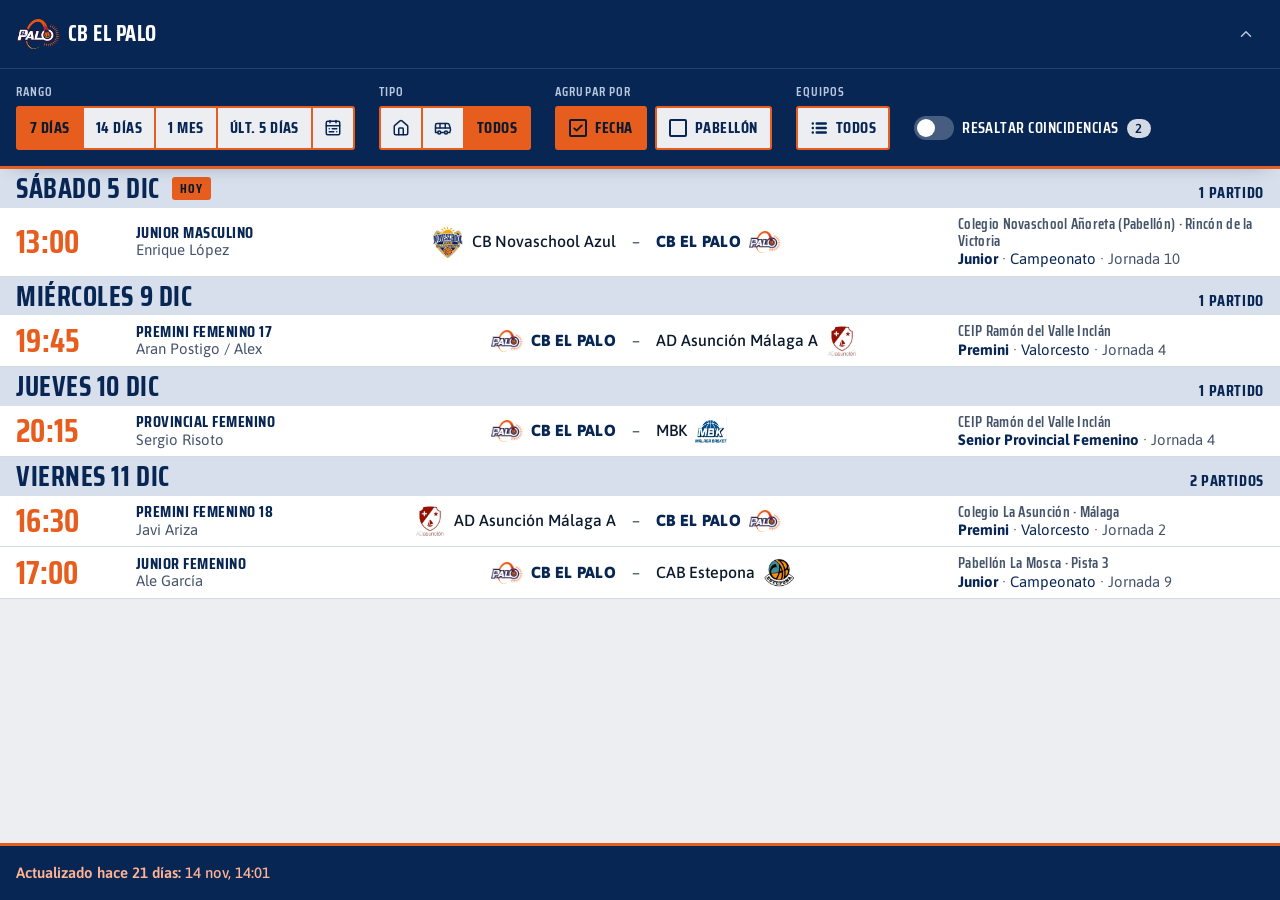
==== index.html @ 81f8e9cb "Web del CB El Palo · 2026-11-14 14:01" ====
<!doctype html>
<html lang="es">
<head>
<meta charset="utf-8">
<meta name="viewport" content="width=device-width, initial-scale=1">
<title>Partidos · CB El Palo</title>
<meta name="robots" content="noindex, nofollow">
<meta name="theme-color" content="#082654">
<meta name="color-scheme" content="light">
<link rel="icon" href="img/icono-32.png?v=2" sizes="32x32">
<link rel="apple-touch-icon" href="img/icono-180.png?v=2">
<link rel="manifest" href="manifest.webmanifest">
<link rel="preload" href="fuentes/saira-condensed-700-latin.woff2" as="font" type="font/woff2" crossorigin>
<link rel="preload" href="fuentes/asap-latin.woff2" as="font" type="font/woff2" crossorigin>
<style>
/* El cartel de horarios del club: franja de mando azul con la selección en naranja, bandas claras
   por día, horas en naranja, renglones sobre blanco y fondo de hormigón. Móvil primero; las
   rejillas cambian por container query sobre .marco. */

@font-face { font-family: 'Saira Condensed'; font-style: normal; font-weight: 600; font-display: swap; src: url(fuentes/saira-condensed-600-latin.woff2) format('woff2'); }
@font-face { font-family: 'Saira Condensed'; font-style: normal; font-weight: 700; font-display: swap; src: url(fuentes/saira-condensed-700-latin.woff2) format('woff2'); }
@font-face { font-family: 'Asap'; font-style: normal; font-weight: 100 900; font-stretch: 100%; font-display: swap; src: url(fuentes/asap-latin.woff2) format('woff2'); }

:root {
  /* Marca: variables de la cabecera de cbelpalo.com */
  --azul: #082654;
  --naranja: #e65d1e;
  /* Derivados */
  --azul-claro: #b9c7dd;
  --banda: #d6dfeb;
  --naranja-claro: #ffb392;
  --naranja-tinte: #fde4d7;
  --hormigon: #eceef1;
  --papel: #ffffff;
  --tinta: #0c1a2e;
  --tinta-suave: #46546a;
  --regla: #d4dae3;
  --finde: #c62828; /* sábado y domingo en el calendario de las fechas (21-10) */

  --f-cartel: 'Saira Condensed', 'Arial Narrow', sans-serif-condensed, sans-serif;
  --f-texto: 'Asap', system-ui, sans-serif;

  --t-etiqueta: 0.8125rem;
  --t-dato: 0.9375rem;
  --t-texto: 1rem;
  --t-equipo: 1rem;
  --t-banda: 1.625rem;
  --t-hora: 2rem;

  --e-1: 0.25rem;
  --e-2: 0.5rem;
  --e-3: 0.75rem;
  --e-4: 1rem;
  --e-5: 1.5rem;
  --e-6: 2rem;
  --e-7: 3rem;

  /* Márgenes laterales: el contenido se centra en 76rem, las bandas llegan a los bordes. */
  --margen: max(1rem, calc((100% - 80rem) / 2));
  --radio: 3px;
  --alto-fijo: 0px;
  --salida: cubic-bezier(0.16, 1, 0.3, 1);
}

*, *::before, *::after { box-sizing: border-box; }
html { -webkit-text-size-adjust: 100%; scrollbar-color: var(--azul) var(--hormigon); }
body {
  margin: 0;
  background: var(--hormigon);
  color: var(--tinta);
  font: 400 var(--t-texto) / 1.45 var(--f-texto);
  caret-color: var(--naranja);
}
::selection { background: var(--azul); color: #fff; }
:focus-visible { outline: 3px solid var(--naranja); outline-offset: 2px; }
button, input, select { font: inherit; color: inherit; }
[hidden] { display: none !important; }
.oculto { position: absolute; width: 1px; height: 1px; overflow: hidden; clip-path: inset(50%); white-space: nowrap; }
.icono { width: 1em; height: 1em; flex: none; fill: none; stroke: currentColor; stroke-width: 2; stroke-linecap: round; stroke-linejoin: round; }

/* Columna de pantalla entera: con pocos partidos, los resultados crecen y el pie queda abajo. */
.marco { container: marco / inline-size; display: flex; flex-direction: column; min-height: 100vh; min-height: 100dvh; }
.marco > .resultados { flex: 1 0 auto; }

/* ── Cabecera ─────────────────────────────────────────────────────────── */
/* Móvil y tableta: fija arriba, con la marca y la hamburguesa que abre el panel de filtros, y el
   filete naranja que antes cerraba la barra. En el PC (≥60rem) vuelve a ser la franja de siempre. */
.cabecera {
  position: sticky;
  top: 0;
  z-index: 30;
  display: flex;
  align-items: center;
  justify-content: space-between;
  gap: var(--e-2) var(--e-4);
  padding-block: var(--e-2);
  padding-inline: var(--margen);
  background: var(--azul);
  color: #fff;
  border-bottom: 3px solid var(--naranja);
}
.cabecera__marca {
  display: inline-flex;
  align-items: center;
  gap: var(--e-2);
  color: #fff;
  text-decoration: none;
  font: 700 1.375rem / 1 var(--f-cartel);
  text-transform: uppercase;
  letter-spacing: 0.02em;
}
.cabecera__marca img { width: 2.75rem; height: 2.75rem; object-fit: contain; }
.frescura { margin: 0; font-size: var(--t-dato); color: var(--azul-claro); }
.frescura time { color: #fff; font-weight: 500; font-variant-numeric: tabular-nums; }
.frescura--vieja { color: var(--naranja-claro); font-weight: 600; }
.frescura--vieja time { color: inherit; }
/* Vistas guardadas en la fila del escudo: solo en el PC (en el móvil van al final del panel), y con
   ellas el botón de plegar la franja de filtros (en el móvil los filtros ya viven en el panel). */
.cabecera__vistas { display: none; align-items: center; gap: var(--e-3); }
.cabecera__plegar { display: none; }
.cabecera__etiqueta { font: 600 var(--t-etiqueta) / 1 var(--f-cartel); text-transform: uppercase; letter-spacing: 0.08em; color: var(--azul-claro); }
/* CARTELES (21-10): el botón, a la derecha (junto a la hamburguesa en el móvil, junto a las vistas
   en el PC). Solo el icono en lo estrecho; con sitio, también la palabra. En la web publicada viene
   oculto salvo con `?carteles` (site/carteles/arranque.js). */
.boton-icono.cabecera__carteles { width: auto; min-width: 2.75rem; margin-left: auto; padding-inline: var(--e-2); gap: var(--e-2); }
.cabecera__carteles-texto { display: none; font: 700 var(--t-equipo) / 1 var(--f-cartel); text-transform: uppercase; letter-spacing: 0.03em; }
@container marco (width >= 40rem) {
  .boton-icono.cabecera__carteles { display: inline-flex; align-items: center; padding-inline: var(--e-3); }
  .cabecera__carteles-texto { display: inline; }
}
@container marco (width >= 64rem) {
  .boton-icono.cabecera__carteles { height: 2.25rem; }
}

/* ── Pie: cuándo se actualizaron los datos ────────────────────────────── */
.pie {
  padding-block: var(--e-4);
  padding-inline: var(--margen);
  border-top: 3px solid var(--naranja);
  background: var(--azul);
}
.boton-icono {
  display: inline-grid;
  flex: none;
  place-items: center;
  width: 2.75rem;
  height: 2.75rem;
  border: 2px solid rgb(255 255 255 / 0.5);
  border-radius: var(--radio);
  background: transparent;
  color: #fff;
  font-size: 1.25rem;
  cursor: pointer;
}
.boton-icono:hover { background: rgb(255 255 255 / 0.14); }

/* ── Panel de filtros ─────────────────────────────────────────────────── */
/* Móvil y tableta: panel lateral que entra por la derecha (a todo el ancho en el teléfono) con
   «Actualizado» arriba y los filtros debajo. Es contenedor propio: dentro, los filtros se colocan
   según lo que mide el panel, no la pantalla. */
.panel {
  position: fixed;
  inset-block: 0;
  right: 0;
  z-index: 40;
  width: min(26rem, 100%);
  overflow-y: auto;
  overscroll-behavior: contain;
  background: var(--azul);
  container: mando / inline-size;
  box-shadow: -12px 0 32px -16px rgb(8 38 84 / 0.7);
  transform: translateX(100%);
  visibility: hidden;
  transition: transform 0.22s var(--salida), visibility 0s linear 0.22s;
}
.panel--abierto { transform: none; visibility: visible; transition: transform 0.22s var(--salida); }
.panel__cabeza {
  display: flex;
  align-items: center;
  justify-content: space-between;
  gap: var(--e-3);
  padding-block: var(--e-2);
  padding-inline: var(--e-4);
  border-bottom: 1px solid rgb(255 255 255 / 0.12);
}
.velo {
  position: fixed;
  inset: 0;
  z-index: 35;
  background: rgb(8 38 84 / 0.6);
  opacity: 0;
  visibility: hidden;
  transition: opacity 0.22s var(--salida), visibility 0s linear 0.22s;
}
.panel--abierto + .velo { opacity: 1; visibility: visible; transition: opacity 0.22s var(--salida); }
html:has(.panel--abierto) { overflow: hidden; }

/* ── Barra de mando ───────────────────────────────────────────────────── */
.mando {
  display: flex;
  flex-wrap: wrap;
  gap: var(--e-4) var(--e-5);
  padding-block: var(--e-4);
  padding-inline: var(--margen);
  background: var(--azul);
  color: #fff;
}
.cabecera :focus-visible, .panel :focus-visible, .segmento__control:focus-visible + .segmento { outline-color: #fff; }
.grupo { flex: 1 1 100%; min-width: 0; margin: 0; padding: 0; border: 0; }
.grupo__nombre {
  margin-bottom: var(--e-2);
  padding: 0;
  font: 600 var(--t-etiqueta) / 1 var(--f-cartel);
  text-transform: uppercase;
  letter-spacing: 0.08em;
  color: var(--azul-claro);
}

.segmentos { display: flex; flex-wrap: wrap; gap: var(--e-2); }
.segmentos--unidos { flex-wrap: nowrap; gap: 0; }
.segmento__control { position: absolute; width: 1px; height: 1px; margin: 0; opacity: 0; pointer-events: none; }
.segmento {
  position: relative;
  display: inline-flex;
  align-items: center;
  justify-content: center;
  gap: var(--e-2);
  min-height: 2.75rem;
  padding-inline: var(--e-3);
  border: 2px solid var(--naranja);
  border-radius: var(--radio);
  background: var(--hormigon);
  color: var(--azul);
  font: 700 var(--t-equipo) / 1 var(--f-cartel);
  text-transform: uppercase;
  letter-spacing: 0.03em;
  white-space: nowrap;
  cursor: pointer;
  user-select: none;
  transition: background-color 0.15s var(--salida), color 0.15s var(--salida);
}
/* En los móviles más estrechos (320px) los unidos aprietan el relleno para que «7 · 14 · 1 mes · Fechas» quepa. */
.segmentos--unidos .segmento { flex: 1 1 auto; padding-inline: var(--e-2); border-radius: 0; }
.segmentos--unidos .segmento:not(:first-of-type) { margin-left: -2px; }
.segmentos--unidos .segmento:first-of-type { border-radius: var(--radio) 0 0 var(--radio); }
.segmentos--unidos .segmento:last-of-type { border-radius: 0 var(--radio) var(--radio) 0; }
/* El de las fechas a medida es un icono: cuadrado (el alto del segmento) y sin relleno lateral. */
/* `gap: 0`: el nombre para el lector de pantalla va en un span aparte y, con hueco, descentraba el icono. */
.segmento--cuadrado { width: 2.75rem; padding-inline: 0; gap: 0; }
.segmento--con-icono .icono { width: 1.125rem; height: 1.125rem; }
.segmentos--unidos .segmento--cuadrado { flex: 0 0 auto; padding-inline: 0; }
.segmento--cuadrado .icono { width: 1.125rem; height: 1.125rem; }
.segmento:hover { background: var(--naranja-tinte); }
/* La selección va en naranja: texto tinta (4,95:1), no blanco (3,53:1 no llega a AA a 18px). */
.segmento__control:checked + .segmento { z-index: 1; background: var(--naranja); color: var(--tinta); }
.segmento__control:focus-visible + .segmento { z-index: 2; outline: 3px solid #fff; outline-offset: 2px; }
.segmento__cuenta {
  min-width: 1.5rem;
  padding: 0.1875rem 0.375rem;
  border-radius: 999px;
  background: var(--regla);
  color: var(--azul);
  font: 600 var(--t-etiqueta) / 1 var(--f-texto);
  font-variant-numeric: tabular-nums;
  letter-spacing: 0;
  text-align: center;
}
.segmento__cuenta:has([data-cuenta]:empty) { display: none; }
/* «días» solo se ve con sitio (PC); en el móvil lo lee el lector de pantalla y lo dice la leyenda. */
.segmento__unidad { position: absolute; width: 1px; height: 1px; overflow: hidden; clip-path: inset(50%); white-space: nowrap; }
/* «Equipos» abre una ventana: mismo segmento, naranja cuando hay un subconjunto elegido. */
.segmento--boton { font: 700 var(--t-equipo) / 1 var(--f-cartel); }
/* Con un solo equipo elegido el botón lleva «Equipo · Entrenador», que es largo: se recorta, con el
   texto entero en el título (lo pone site/filtros.js). 10rem es el tope MEDIDO a 1024px: con él la
   franja aguanta en una sola fila (a 12rem ya se parte). Subió de 5.5 a 10rem cuando «Local» y
   «Visitante» pasaron a ser iconos y soltaron unos 64px (18-09). */
#equipos-texto { display: block; overflow: hidden; max-width: 10rem; text-overflow: ellipsis; }
.segmento--activo { background: var(--naranja); color: var(--tinta); }
.segmento--activo:hover { background: var(--naranja); }
.icono--lista { width: 1.125rem; height: 1.125rem; stroke-width: 2.2; }
.icono--marca { width: 1.125rem; height: 1.125rem; padding: 1px; border: 2px solid currentColor; border-radius: 2px; stroke: transparent; stroke-width: 2.5; }
.segmento__control:checked + .segmento .icono--marca { stroke: currentColor; }

/* «Resaltar coincidencias»: interruptor bajo «Agrupar», con cualquier agrupación (09-10). No es un
   segmento (no cambia qué partidos salen, solo cómo se ven): pista redonda, naranja al encenderse. */
.interruptor {
  display: flex;
  align-items: center;
  gap: var(--e-2);
  width: fit-content;
  min-height: 2.75rem;
  margin-top: var(--e-2);
  color: #fff;
  font: 600 var(--t-equipo) / 1 var(--f-cartel);
  text-transform: uppercase;
  letter-spacing: 0.03em;
  cursor: pointer;
  user-select: none;
}
.interruptor__control { position: absolute; width: 1px; height: 1px; margin: 0; opacity: 0; pointer-events: none; }
.interruptor__pista {
  position: relative;
  flex: none;
  width: 2.5rem;
  height: 1.5rem;
  border-radius: 999px;
  background: rgb(255 255 255 / 0.25);
  transition: background-color 0.15s var(--salida);
}
.interruptor__pista::after {
  content: "";
  position: absolute;
  top: 0.1875rem;
  left: 0.1875rem;
  width: 1.125rem;
  height: 1.125rem;
  border-radius: 50%;
  background: #fff;
  transition: transform 0.15s var(--salida);
}
.interruptor:hover .interruptor__pista { background: rgb(255 255 255 / 0.4); }
.interruptor__control:checked + .interruptor__pista { background: var(--naranja); }
.interruptor__control:checked + .interruptor__pista::after { transform: translateX(1rem); }
.interruptor__control:focus-visible + .interruptor__pista { outline: 3px solid #fff; outline-offset: 2px; }

.fechas { display: flex; flex-wrap: wrap; gap: var(--e-3); margin-top: var(--e-3); }
.fechas__campo {
  display: grid;
  gap: var(--e-1);
  font: 600 var(--t-etiqueta) / 1 var(--f-cartel);
  text-transform: uppercase;
  letter-spacing: 0.08em;
  color: var(--azul-claro);
}
.fechas__campo input, .fechas__campo select {
  min-height: 2.75rem;
  padding-inline: var(--e-3);
  border: 2px solid var(--papel);
  border-radius: var(--radio);
  background: var(--papel);
  color: var(--tinta);
  font: 500 var(--t-texto) / 1 var(--f-texto);
  letter-spacing: 0;
  text-transform: none;
  accent-color: var(--azul);
}
/* Con un periodo elegido, «desde/hasta» son de solo lectura: se leen en blanco sobre el azul, sin
   caja de papel ni calendario, para que no parezcan editables. */
.fechas__campo input[readonly] {
  border-color: rgb(255 255 255 / 0.28);
  background: transparent;
  color: #fff;
  color-scheme: dark;
  cursor: default;
}
/* «Desde» y «Hasta» (21-10): campo de texto «dd/mm/aaaa» con el icono del calendario (el
   «calendar» de Lucide) y, al pulsarlo, el CALENDARIO PROPIO (site/selector-fecha.js). Va antes que
   la regla de solo lectura, que le quita la caja y el icono. */
.fechas__campo .fecha__entrada {
  width: 10.5rem;
  padding-right: 2.5rem;
  background: var(--papel) url("data:image/svg+xml,%3Csvg xmlns='http://www.w3.org/2000/svg' viewBox='0 0 24 24' fill='none' stroke='%230c1a2e' stroke-width='2' stroke-linecap='round' stroke-linejoin='round'%3E%3Cpath d='M8 2v4'/%3E%3Cpath d='M16 2v4'/%3E%3Crect width='18' height='18' x='3' y='4' rx='2'/%3E%3Cpath d='M3 10h18'/%3E%3C/svg%3E") no-repeat right 0.75rem center / 1.125rem;
  font-variant-numeric: tabular-nums;
  cursor: pointer;
}
.fechas__campo .fecha__entrada[readonly] { background: transparent; cursor: default; }
/* Desplegable «Mes»: mismo campo que las fechas, con flecha propia para que mida igual en todos los navegadores. */
.fechas__campo select {
  appearance: none;
  padding-right: 2.25rem;
  background: var(--papel) url("data:image/svg+xml,%3Csvg xmlns='http://www.w3.org/2000/svg' viewBox='0 0 16 16' fill='none' stroke='%230c1a2e' stroke-width='2' stroke-linecap='round' stroke-linejoin='round'%3E%3Cpath d='M4 6l4 4 4-4'/%3E%3C/svg%3E") no-repeat right 0.75rem center / 1rem;
  cursor: pointer;
}
.fechas__error { margin: var(--e-2) 0 0; color: var(--naranja-claro); font-weight: 600; }
/* CALENDARIO (21-10): papel bajo el campo, como el desplegable de las vistas. Semana de lunes a
   domingo, sábado y domingo en rojo, hoy recuadrado en azul, el elegido en naranja (el de los filtros
   encendidos) y lo que no se puede elegir apagado. «Hoy» y «Limpiar» abajo, con .boton. */
.fecha { position: relative; display: block; }
.calendario {
  position: absolute;
  z-index: 40;
  top: calc(100% + var(--e-1));
  left: 0;
  width: 18rem;
  max-width: calc(100vw - 2rem);
  padding: var(--e-3);
  border-radius: var(--radio);
  background: var(--papel);
  color: var(--tinta);
  box-shadow: 0 24px 48px -16px rgb(8 38 84 / 0.5);
  font: 500 var(--t-dato) / 1 var(--f-texto);
  letter-spacing: 0;
  text-transform: none;
}
.calendario__cabeza { display: flex; align-items: center; justify-content: space-between; gap: var(--e-2); margin-bottom: var(--e-2); }
.calendario__mes { margin: 0; color: var(--azul); font: 700 var(--t-equipo) / 1 var(--f-cartel); letter-spacing: 0.03em; text-transform: uppercase; }
.calendario__flecha {
  display: inline-grid;
  place-items: center;
  width: 2.25rem;
  height: 2.25rem;
  padding: 0;
  border: 2px solid var(--azul);
  border-radius: var(--radio);
  background: var(--papel);
  color: var(--azul);
  cursor: pointer;
}
.calendario__flecha:hover { background: var(--azul); color: #fff; }
.calendario__flecha:disabled { border-color: var(--regla); background: var(--papel); color: var(--regla); cursor: default; }
.calendario__rejilla { width: 100%; border-collapse: collapse; table-layout: fixed; }
.calendario__rejilla th { padding: var(--e-1) 0; color: var(--tinta-suave); font: 600 var(--t-etiqueta) / 1 var(--f-cartel); }
.calendario__rejilla td { padding: 1px; text-align: center; }
.calendario__dia {
  width: 100%;
  height: 2.25rem;
  padding: 0;
  border: 2px solid transparent;
  border-radius: var(--radio);
  background: none;
  color: var(--tinta);
  font: 500 var(--t-dato) / 1 var(--f-texto);
  font-variant-numeric: tabular-nums;
  cursor: pointer;
}
.calendario__dia:hover { background: var(--naranja-tinte); }
.calendario .calendario__finde { color: var(--finde); }
.calendario__dia--otro-mes { opacity: 0.45; }
.calendario__dia--hoy { border-color: var(--azul); font-weight: 700; }
.calendario .calendario__dia--elegido { background: var(--naranja); color: var(--tinta); font-weight: 700; }
.calendario .calendario__dia:disabled { background: none; color: var(--regla); cursor: default; }
.calendario__pie { display: flex; gap: var(--e-2); margin-top: var(--e-2); }
.calendario__pie .boton { flex: 1; }
.calendario__pie .boton:disabled { border-color: var(--regla); background: var(--papel); color: var(--regla); cursor: default; }
/* En el panel y la franja el foco es blanco; sobre el papel del calendario, naranja. */
.panel .calendario :focus-visible { outline: 3px solid var(--naranja); outline-offset: -1px; }

/* Vistas guardadas: un desplegable PROPIO (09-10, Luismi) con la cara del de «Periodo» y el disquete
   suelto. No es un filtro más (solo guarda y vuelve a poner los otros), así que no lleva el borde
   naranja de los segmentos: icono blanco sobre el azul, sin contorno, y el velo blanco de
   `.boton-icono` al pasar por encima. */
.vistas { display: flex; align-items: center; gap: var(--e-1); }
.vistas__selector { position: relative; flex: 1 1 10rem; min-width: 0; margin-right: var(--e-1); }
.vistas__abrir {
  display: flex;
  align-items: center;
  gap: var(--e-2);
  width: 100%;
  min-height: 2.75rem;
  padding-inline: var(--e-3);
  border: 2px solid var(--papel);
  border-radius: var(--radio);
  background: var(--papel);
  color: var(--tinta);
  font: 500 var(--t-texto) / 1 var(--f-texto);
  text-align: left;
  cursor: pointer;
}
.vistas__texto { flex: 1; min-width: 0; overflow: hidden; text-overflow: ellipsis; white-space: nowrap; }
.vistas__abrir .icono { transition: transform 0.15s var(--salida); }
.vistas__abrir[aria-expanded="true"] .icono { transform: rotate(180deg); }
/* La lista flota bajo el botón, al menos tan ancha como él. */
.vistas__lista {
  position: absolute;
  z-index: 5;
  top: calc(100% + var(--e-1));
  left: 0;
  width: max-content;
  min-width: 100%;
  max-width: 20rem;
  padding-block: var(--e-1);
  border-radius: var(--radio);
  background: var(--papel);
  color: var(--tinta);
  box-shadow: 0 16px 32px -12px rgb(8 38 84 / 0.55), 0 0 0 1px var(--regla);
}
.vistas__opciones { margin: 0; padding: 0; list-style: none; }
.vistas__fila { position: relative; display: flex; align-items: center; padding-right: var(--e-1); }
.vistas__opcion {
  flex: 1;
  min-width: 0;
  min-height: 2.75rem;
  padding: 0 var(--e-3);
  border: 0;
  background: transparent;
  color: var(--azul);
  font: 600 var(--t-dato) / 1.2 var(--f-texto);
  text-align: left;
  overflow: hidden;
  text-overflow: ellipsis;
  white-space: nowrap;
  cursor: pointer;
}
/* La de los filtros de ahora: con la raya naranja a la izquierda. */
.vistas__opcion[aria-current="true"] { box-shadow: inset 3px 0 0 var(--naranja); font-weight: 700; }
.vistas__mas {
  display: grid;
  flex: none;
  place-items: center;
  width: 2.25rem;
  height: 2.25rem;
  padding: 0;
  border: 0;
  border-radius: var(--radio);
  background: transparent;
  color: var(--tinta-suave);
  font-size: 1.125rem;
  cursor: pointer;
}
.vistas__opcion:hover, .vistas__mas:hover, .vistas__mas[aria-expanded="true"], .vistas__accion:hover { background: var(--naranja-tinte); color: var(--azul); }
.vistas__renombrar { flex: 1; min-width: 0; min-height: 2.25rem; margin: var(--e-1) 0 var(--e-1) var(--e-2); font-size: var(--t-dato); }
/* El menú del «⋯»: flota bajo su fila, pegado a la derecha. */
.vistas__menu {
  position: absolute;
  z-index: 1;
  top: calc(100% - var(--e-1));
  right: var(--e-1);
  display: grid;
  min-width: 9rem;
  padding-block: var(--e-1);
  border-radius: var(--radio);
  background: var(--papel);
  box-shadow: 0 12px 24px -10px rgb(8 38 84 / 0.55), 0 0 0 1px var(--regla);
}
.vistas__accion {
  display: flex;
  align-items: center;
  gap: var(--e-2);
  min-height: 2.5rem;
  padding: 0 var(--e-3);
  border: 0;
  background: transparent;
  color: var(--azul);
  font: 600 var(--t-dato) / 1 var(--f-texto);
  text-align: left;
  cursor: pointer;
}
.vistas__aviso { margin: 0; padding: var(--e-2) var(--e-3) var(--e-1); border-top: 1px solid var(--regla); color: var(--tinta-suave); font-size: var(--t-etiqueta); }
.vistas__aviso:empty { display: none; }
/* Sobre papel, el contorno de foco vuelve al naranja (en la cabecera y el panel es blanco). */
.vistas__lista :focus-visible { outline: 3px solid var(--naranja); outline-offset: -3px; }
/* Sin vistas ni nada que guardar, el bloque está vacío: fuera también su etiqueta «Vistas». */
.cabecera__vistas:not(:has(.vistas > :not([hidden]))) .cabecera__etiqueta,
.grupo--vistas:not(:has(.vistas > :not([hidden]))) { display: none; }
.vistas__boton { border-color: transparent; color: var(--azul-claro); }
.vistas__boton:hover { color: #fff; }
.vistas__boton .icono { width: 1.125rem; height: 1.125rem; }
.dialogo__cuerpo { display: grid; gap: var(--e-3); padding: var(--e-4); }
.campo { display: grid; gap: var(--e-1); }
.campo__nombre { color: var(--azul); font: 600 var(--t-etiqueta) / 1 var(--f-cartel); text-transform: uppercase; letter-spacing: 0.08em; }
.campo__entrada {
  min-height: 2.75rem;
  padding-inline: var(--e-3);
  border: 2px solid var(--azul-claro);
  border-radius: var(--radio);
  background: var(--papel);
  color: var(--tinta);
  font: 500 var(--t-texto) / 1 var(--f-texto);
}
.campo__entrada:focus-visible { border-color: var(--azul); outline: 3px solid var(--naranja); outline-offset: 1px; }
.dialogo__nota { margin: 0; color: var(--tinta-suave); font-size: var(--t-dato); }
/* Guardar viniendo de una vista (09-10): «Actualizar “X”» arriba y, debajo, guardar otra nueva. */
.vista-origen { display: grid; gap: var(--e-3); }
.vista-origen__o { margin: 0; padding-top: var(--e-3); border-top: 1px solid var(--regla); color: var(--azul); font: 600 var(--t-dato) / 1.2 var(--f-texto); }
.dialogo__pie .boton { width: 100%; }

/* ── Bandas y renglones ───────────────────────────────────────────────── */
.dia, .pabellon, .subgrupo { margin: 0; }
/* LISTA COMPACTA (21-10, Luismi: «que se vean más partidos de primeras sin hacer scroll»): bandas,
   cabeceras de pabellón y renglones con menos relleno vertical, y en el PC la hora y el título del
   día algo más pequeños y las líneas de cada celda más juntas. Medido en el PC: de 7 a más de 10
   partidos enteros en la primera pantalla a 1440×900. */
.banda {
  display: flex;
  align-items: baseline;
  gap: var(--e-3);
  margin: 0;
  padding-block: var(--e-1);
  padding-inline: var(--margen);
  background: var(--banda);
  color: var(--azul);
  font: 700 var(--t-banda) / 1.1 var(--f-cartel);
  text-transform: uppercase;
  letter-spacing: 0.02em;
  position: sticky;
  top: var(--alto-fijo);
  z-index: 10;
}
.banda__cuando, .partido__vivo {
  align-self: center;
  padding: 0.3125rem 0.5rem;
  border-radius: var(--radio);
  background: var(--naranja);
  color: var(--tinta);
  font: 700 var(--t-etiqueta) / 1 var(--f-cartel);
  letter-spacing: 0.08em;
}
.banda__ciudad { color: var(--tinta-suave); font-weight: 600; }
.banda__ciudad::before { content: " · "; }
.cuenta { margin-left: auto; white-space: nowrap; font: 600 var(--t-dato) / 1 var(--f-cartel); letter-spacing: 0.06em; text-transform: uppercase; }
/* El recuento del día manda: azul y más grande que el del pabellón, que va debajo en gris pequeño. */
.banda .cuenta { color: var(--azul); font: 700 var(--t-equipo) / 1 var(--f-cartel); letter-spacing: 0.04em; }
.subgrupo__cabeza {
  display: flex;
  align-items: baseline;
  gap: var(--e-3);
  margin: 0;
  padding-block: var(--e-1);
  padding-inline: var(--margen);
  border-bottom: 1px solid var(--regla);
  background: var(--hormigon);
  color: var(--azul);
  font: 700 var(--t-equipo) / 1.15 var(--f-cartel);
  text-transform: uppercase;
  letter-spacing: 0.03em;
}
.subgrupo__cabeza .cuenta { color: var(--tinta-suave); }

.lista { margin: 0; padding: 0; list-style: none; background: var(--papel); }
.lista:empty { display: none; }
/* Móvil estrecho (02-10, Luismi: «no se ven más de 3 partidos a la vez»): DOS filas. Arriba la hora
   y, a su lado, el partido (un equipo por línea, escudo y nombre con elipsis); abajo, en UNA línea,
   el pie: equipo + entrenador y, si caben, pista y jornada. Antes eran cinco filas: hora con la
   categoría, el partido, el pabellón y la competición. */
.partido {
  display: grid;
  grid-template-columns: 4.25rem minmax(0, 1fr);
  grid-template-areas:
    "cuando encuentro"
    "pie pie";
  gap: var(--e-1) var(--e-3);
  padding-block: var(--e-2);
  padding-inline: var(--margen);
  border-bottom: 1px solid var(--regla);
  background: var(--papel);
}
/* En el móvil la hora comparte línea con la categoría: centrada con ella. En los demás anchos manda
   la primera línea del bloque (ver más abajo). */
.partido__cuando { grid-area: cuando; align-self: center; display: flex; flex-direction: column; gap: 0.125rem; }
.partido__dia {
  color: var(--azul);
  font: 600 var(--t-etiqueta) / 1.1 var(--f-cartel);
  text-transform: uppercase;
  letter-spacing: 0.06em;
}
.resultados[data-vista^="fecha"] .partido__dia { display: none; }
.partido__hora {
  color: var(--naranja);
  font: 700 var(--t-hora) / 1 var(--f-cartel);
  font-variant-numeric: tabular-nums;
  letter-spacing: 0.01em;
}
/* Coincidencia: mismo pabellón, día y hora que otro partido de los que se ven. Los renglones van
   seguidos (se ordenan por hora), así que el tinte los junta en un bloque. Solo el tinte: la
   etiqueta y el filete de la primera versión apenas se veían en pantallas grandes (17-09). */
.partido--coincide { background: var(--naranja-tinte); }
/* EN JUEGO (03-10): debajo de la hora, la pastilla de «Hoy» con el minuto de la última actualización
   («min. 24», en minúscula, como lo pidió Luismi). El tanteo, en naranja: todavía puede cambiar. */
.partido__vivo { align-self: flex-start; white-space: nowrap; }
/* Doble clase: la regla general de `.encuentro__tanteo` va más abajo y, con la misma, la pisaba. */
.encuentro__tanteo.encuentro__tanteo--vivo { color: var(--naranja); }
/* Sin hora todavía: en tinta suave, que no compita con las horas de verdad. */
.partido__hora--sin { color: var(--tinta-suave); }
.partido[data-estado="aplazado"] .partido__hora,
.partido[data-estado="suspendido"] .partido__hora { color: var(--tinta-suave); text-decoration: line-through; text-decoration-thickness: 2px; }
.partido__equipo {
  grid-area: equipo;
  align-self: center;
  display: flex;
  flex-direction: column;
  gap: 0.125rem;
}
.partido__categoria {
  color: var(--azul);
  font: 700 var(--t-equipo) / 1.15 var(--f-cartel);
  text-transform: uppercase;
  letter-spacing: 0.03em;
}
/* El entrenador por su alias, debajo de la categoría: es como el club distingue dos equipos de la
   misma categoría. Texto normal y en tinta suave para que la categoría siga mandando. */
.partido__entrenador {
  color: var(--tinta-suave);
  font: 400 var(--t-dato) / 1.25 var(--f-texto);
}
/* El partido como en AND Scout: por cada lado escudo, nombre y tanteo, local primero. Móvil primero:
   un equipo por línea con su tanteo a la derecha. Cuando el propio partido mide 24rem o más (container
   query sobre él, ver abajo), una sola línea centrada en el marcador. El club en azul, mayúsculas y
   peso 800 para encontrarlo de un vistazo; el tanteo en Saira. */
.partido__encuentro { grid-area: encuentro; align-self: center; container: encuentro / inline-size; }
.encuentro {
  display: grid;
  grid-template-columns: minmax(0, 1fr) auto;
  align-items: center;
  gap: var(--e-1) var(--e-3);
  font-weight: 500;
  line-height: 1.35;
}
.encuentro__lado { display: flex; align-items: center; gap: var(--e-2); min-width: 0; }
.encuentro__lado--local { grid-area: 1 / 1; }
.encuentro__lado--visitante { grid-area: 2 / 1; }
.encuentro__lado--visitante .escudo { order: -1; }
/* En dos líneas el nombre no se parte: el rival largo ya viene con su nombre corto (registro de
   config/club.mjs o recorte automático) y, si ni así cabe en un móvil muy estrecho, elipsis. */
.encuentro__nombre { min-width: 0; white-space: nowrap; overflow: hidden; text-overflow: ellipsis; }
/* Siglas del rival (21-10): escondidas salvo que el nombre no quepa (site/filtros.js → siglasSiNoCabe);
   entonces el nombre se esconde a la vista pero lo sigue leyendo el lector de pantalla. */
.nombre__siglas, .nombre__reducido { display: none; }
.encuentro__nombre--siglas .nombre__siglas, .encuentro__nombre--reducido .nombre__reducido { display: inline; }
.encuentro__nombre--siglas .nombre__corto, .encuentro__nombre--reducido .nombre__corto { position: absolute; width: 1px; height: 1px; overflow: hidden; clip-path: inset(50%); white-space: nowrap; }
.encuentro__nombre--club { color: var(--azul); font-weight: 800; text-transform: uppercase; letter-spacing: 0.02em; }
/* En un derbi los dos lados son «CB El Palo»: cada uno lleva su entrenador para saber quién juega
   contra quién. Con un equipo por línea (lo estrecho) va AL LADO del nombre, que hay sitio de sobra
   y de otro modo el partido se comía cuatro líneas; cuando los dos equipos comparten línea, debajo
   (ver el bloque de 24rem). */
.encuentro__tecnico {
  margin-left: var(--e-2);
  color: var(--tinta-suave);
  font: 400 var(--t-dato) / 1.2 var(--f-texto);
  text-transform: none;
  letter-spacing: 0;
}
.encuentro__tanteo { color: var(--tinta); font: 700 var(--t-equipo) / 1 var(--f-cartel); font-variant-numeric: tabular-nums; text-align: end; }
.encuentro__tanteo--local { grid-area: 1 / 2; }
.encuentro__tanteo--visitante { grid-area: 2 / 2; }
/* En dos líneas el guion sobra; la marca de aplazado o suspendido ocupa la columna de los tanteos. */
.encuentro__guion { display: none; color: var(--tinta-suave); }
.encuentro__centro.marca-estado { grid-area: 1 / 2 / 3 / 3; justify-self: end; }
/* 1.5rem en el móvil (21-10, antes 1.75rem): con un equipo por línea, el escudo marcaba el alto de cada una. */
.escudo { flex: none; width: 1.5rem; height: 1.5rem; object-fit: contain; }
/* Dónde y qué se leen seguidos (y en el escritorio van en la misma columna, uno encima del otro):
   se distinguen por la letra, no por el color. El sitio en condensada, la competición en Asap. */
.partido__sitio, .partido__competicion { font-size: var(--t-dato); line-height: 1.35; color: var(--tinta-suave); }
.partido__sitio { grid-area: sitio; font-family: var(--f-cartel); font-weight: 600; letter-spacing: 0.02em; }
.partido__competicion { grid-area: competicion; }
/* La liga, en azul y negrita (09-10, Luismi: «que destaque bien»): de un vistazo, de qué competición
   es cada partido. La jornada, gris y normal. */
.competicion__nombre { color: var(--azul); font-weight: 700; }
/* La fase, en azul pero sin negrita (09-10, Luismi: «¿podemos poner la fase?»): acompaña a la liga
   sin competir con ella. El «·» que la precede, gris como el de la jornada. */
.fase { color: var(--azul); }
.partido__sitio > span + span::before { content: " · "; }
/* El pie del móvil: una sola línea de alto fijo con DOS lados (02-10, Luismi: «separar equipo de
   pista y jornada»). A la izquierda el equipo y su entrenador; a la derecha la pista
   (`.partido__datos`), la LIGA y la jornada. La liga se ve SIEMPRE (09-10, Luismi: «tenemos que
   poner la liga en móvil»). Cuando falta sitio cede, por este orden: la jornada, la pista y el
   entrenador (con elipsis); la categoría y la liga nunca. Lo que se va, se va ENTERO: salta a una
   segunda línea que el `overflow` esconde. Todo alineado por la LÍNEA BASE: mezcla Saira y Asap, y
   centradas caían a alturas distintas.
   Dos niveles: el pie se parte en `.partido__linea` (equipo, pista y liga) y `.partido__jornada`.
   La jornada va la última, así que es la primera que salta, y salta si no cabe con TODO lo demás
   a tamaño entero. Dentro de la línea, la pista encoge antes que el equipo. La jornada del móvil es
   una copia de la de `.competicion__jornada`, que en el escritorio va con la liga en su celda: solo
   una de las dos se ve (y se lee) a cada ancho. */
.partido__pie {
  grid-area: pie;
  display: flex;
  flex-wrap: wrap;
  align-items: baseline;
  column-gap: var(--e-1);
  height: 1.375rem;
  overflow: hidden;
}
.partido__linea, .partido__datos { display: contents; }
.partido__fase, .partido__jornada { display: none; }
/* Solo por debajo de 64rem (móvil y tableta): por encima, el pie, la línea y los datos son
   `display: contents` y estas piezas son las de siempre (con estas reglas sueltas, el escritorio
   heredaría el `nowrap` y el alto). */
@container marco (width < 64rem) {
  /* Alto fijo en CADA pieza, no solo en el pie: la categoría trae su propio alto de línea (1.15) y
     la primera línea medía 18px; la segunda empezaba 4px antes del corte y asomaba. */
  .partido__pie > *, .partido__linea > *, .partido__datos > * { flex: none; height: 1.375rem; line-height: 1.375rem; white-space: nowrap; }
  /* La línea es la primera del pie: nunca salta. Llena lo que deja la jornada (o todo, si saltó). */
  .partido__pie > .partido__linea { display: flex; flex: 1 1 auto; min-width: 0; align-items: baseline; column-gap: var(--e-1); }
  /* Dentro de la línea, el ORDEN en que cede cada pieza lo dan los `flex-shrink`: la pista un millón
     de veces antes que el equipo. Con factores tan dispares, mientras la pista no llega a cero el
     entrenador no encoge ni una fracción de píxel (con 1000 de diferencia perdía una décima y le
     salía la elipsis con la línea a medio llenar). */
  .partido__linea > .partido__equipo { flex: 0 1 auto; min-width: 0; flex-direction: row; align-items: baseline; gap: var(--e-2); margin-inline-end: var(--e-2); }
  /* El mismo alto de línea en todo el pie: la categoría (1.15) y el entrenador (1.25) traían el suyo. */
  .partido__pie .partido__categoria { flex: none; line-height: 1.375rem; }
  .partido__pie .partido__entrenador { line-height: 1.375rem; }
  .partido__datos {
    display: flex;
    /* Crece con el sitio que sobra (la pista se pega a la liga) y encoge antes que el equipo. */
    flex: 1 1e6 auto;
    flex-wrap: wrap;
    justify-content: flex-end;
    align-items: baseline;
    column-gap: var(--e-1);
    min-width: 0;
    height: 1.375rem;
    /* `clip` y no `hidden`: con `hidden` el bloque pasa a ser contenedor de scroll y el navegador se
       inventa su línea base (el borde inferior), así que los datos ya no casan con el equipo. */
    overflow: clip;
  }
  /* Un primer elemento de ancho cero: en un flex que se parte, el PRIMER elemento de una línea nunca
     salta, así que sin él una pista larga se quedaría en la línea visible, cortada. Con el ALTO de
     una línea entera: con alto 0, la primera línea medía 0 y la segunda (la que debía esconderse)
     empezaba arriba del todo, a la vista. Con un espacio de ancho cero DENTRO y la letra de los
     datos: así tiene línea base y los datos la conservan aunque la pista salte (09-10: sin ella, el
     navegador se inventaba la del borde inferior y bajaba la liga 7px). */
  .partido__datos::before { content: "\200b"; flex: none; width: 0; height: 1.375rem; font: 400 var(--t-etiqueta) / 1.375rem var(--f-texto); }
  .partido__datos > *, .partido__linea > .partido__competicion, .partido__pie > .partido__fase, .partido__pie > .partido__jornada { color: var(--tinta-suave); font: 400 var(--t-etiqueta) / 1.375rem var(--f-texto); letter-spacing: 0; }
  /* El «·» entre pista y liga va con la pista: si ella salta, él también. */
  .partido__datos .partido__sitio::after { content: "\00a0·"; }
  /* Por pabellón y sin pista, el sitio queda vacío: fuera, para que no deje hueco ni un «·» suelto. */
  .resultados[data-vista$="pabellon"] .partido__sitio:not(:has(.sitio__pista)) { display: none; }
  /* Fuera de las vistas por pabellón, el sitio es el pabellón entero (con pista y ciudad): casi nunca
     cabe, y contarlo hacía saltar la jornada aunque luego él tampoco se viera. Ahí la jornada va
     antes y el sitio solo ocupa lo que sobre. */
  .resultados:not([data-vista$="pabellon"]) .partido__datos { width: 0; }
  /* La liga no encoge nunca; su jornada de escritorio, fuera (la del móvil es `.partido__jornada`). */
  .partido__linea > .partido__competicion { flex: none; }
  /* La fase va igual que la jornada (09-10): su copia, `.partido__fase`, entre la línea y la jornada.
     Como el pie se parte en orden, la jornada salta primero; la fase, cuando ya no cabe con la línea
     a tamaño entero (con la pista), es decir, antes de que la pista ceda nada. */
  .partido__competicion .competicion__jornada, .partido__competicion > .competicion__con-fase { display: none; }
  .partido__pie > .partido__fase, .partido__pie > .partido__jornada { display: block; }
  .partido__pie .partido__entrenador { min-width: 0; overflow: hidden; text-overflow: ellipsis; }
  /* Un derbi lleva dos categorías: en la línea van separadas por un guion. */
  .partido--derbi .partido__pie .partido__categoria + .partido__categoria::before { content: "– "; }
  /* Las dos juntas no caben («Provincial Masculino A – Provincial Masculino B»): encogen con elipsis. */
  .partido--derbi .partido__pie .partido__categoria { flex: 0 1 auto; min-width: 0; overflow: hidden; text-overflow: ellipsis; }
}
/* Versión corta de la categoría, la liga y la jornada (09-10, Luismi: «vamos a intentar hacer hueco
   para la competición y fase al menos, y si es posible la jornada»): «INF FEM 13 · INF · Fase
   Previa · J3». El build pone las dos (site/paginas.mjs, `abreviar` en site/vistas.mjs); fuera del
   móvil estrecho la corta no existe, así que tableta y PC no cambian ni un píxel. */
.abrev-corto, .competicion__fase { display: none; }
@container marco (width < 40rem) {
  .partido__pie .abrev-largo { display: none; }
  .partido__pie .abrev-corto { display: inline; }
  /* Sin pista (Luismi: «quita la Pista de juego»): ni por pabellón, donde era lo único del sitio. */
  .partido__pie .partido__datos { display: none; }
  /* Orden en que cede el pie: la jornada, luego el entrenador (con elipsis) y luego la fase; la
     categoría y la liga nunca. La jornada sigue siendo la última pieza del pie: salta si no cabe con
     TODO lo demás entero. La fase ya no va suelta en el pie sino con la liga, en su copia
     `.competicion__fase`: la celda de la liga es un flex de una línea que se parte y esconde lo que
     salta, así que la fase se va ENTERA cuando la celda no le deja sitio. Y la celda solo encoge
     cuando el entrenador ya no puede más: categoría y entrenador pasan a ser piezas de la línea
     (el equipo, `display: contents`) para que el entrenador encoja solo, con un factor un millón de
     veces mayor que la celda (con factores parecidos, la celda perdía una fracción de píxel y la
     fase saltaba con el entrenador entero). */
  .partido__linea > .partido__equipo { display: contents; }
  /* Dos lados (09-10, Luismi: «alinea equipo+entrenador a la izquierda y categoría+fase+jornada a la
     derecha»): la línea crece con lo que sobra y su margen automático empuja la liga contra la
     jornada, que va al borde derecho; si la jornada saltó, la liga es la que toca el borde. El
     hueco va en medio. Qué cabe no cambia: el flex reparte las piezas por líneas con su ancho de
     contenido, ANTES de crecer. */
  .partido__linea > .partido__competicion { margin-inline-start: auto; }
  /* Arriba, no por la línea base: así estaban dentro del equipo, y alineadas por la base la liga y la
     jornada bajaban 1px y asomaban por debajo del pie. */
  .partido__pie .partido__categoria, .partido__pie .partido__entrenador { align-self: flex-start; }
  .partido__pie .partido__categoria { margin-inline-end: var(--e-1); }
  .partido__pie .partido__entrenador { flex: 0 1e6 auto; margin-inline-end: var(--e-2); }
  .partido--derbi .partido__pie .partido__categoria { flex-shrink: 1e6; margin-inline-end: 0; }
  /* Sin margen delante: el hueco de la línea ya separa el guion (09-10: con margen, «A   – PROV»). */
  .partido--derbi .partido__pie .partido__categoria + .partido__categoria { margin-inline-end: var(--e-2); }
  /* Sin fase, la celda sigue siendo el bloque de siempre, que no encoge: no hay nada que esconder. */
  .partido__linea > .competicion--con-fase {
    display: flex;
    flex: 0 1 auto;
    flex-wrap: wrap;
    align-items: baseline;
    column-gap: var(--e-1);
    min-width: 0;
    overflow: clip;
  }
  .competicion--con-fase > * { flex: none; height: 1.375rem; white-space: nowrap; }
  .competicion--con-fase > .competicion__fase { display: block; }
  .partido__pie > .partido__fase { display: none; }
}
/* Por pabellón, el pabellón y la ciudad ya están en la cabeza del grupo: el renglón solo dice la
   pista, y si no se sabe, la celda se queda vacía y manda la competición de debajo. */
.resultados[data-vista$="pabellon"] .sitio__pabellon,
.resultados[data-vista$="pabellon"] .sitio__ciudad { display: none; }
.resultados[data-vista$="pabellon"] .sitio__pista::before { content: none; }
.marca-estado {
  display: inline-block;
  padding: 0.3125rem 0.5rem;
  border: 1.5px solid var(--azul);
  border-radius: var(--radio);
  color: var(--azul);
  font: 600 var(--t-etiqueta) / 1 var(--f-cartel);
  text-transform: uppercase;
  letter-spacing: 0.08em;
  white-space: nowrap;
}
.marca-estado { border-style: dashed; }

/* ── Sin partidos ─────────────────────────────────────────────────────── */
.vacio { padding-block: var(--e-7); padding-inline: var(--margen); background: var(--papel); border-block: 1px solid var(--regla); }
.vacio__texto {
  max-width: 36ch;
  margin: 0;
  color: var(--azul);
  font: 700 var(--t-banda) / 1.15 var(--f-cartel);
  text-wrap: balance;
}
.vacio__ayuda { max-width: 60ch; margin: var(--e-2) 0 0; color: var(--tinta-suave); }
.vacio__acciones { display: flex; flex-wrap: wrap; gap: var(--e-2); margin-top: var(--e-4); }
.boton {
  min-height: 2.75rem;
  padding-inline: var(--e-4);
  border: 2px solid var(--azul);
  border-radius: var(--radio);
  background: var(--papel);
  color: var(--azul);
  font: 700 var(--t-equipo) / 1 var(--f-cartel);
  text-transform: uppercase;
  letter-spacing: 0.03em;
  cursor: pointer;
  transition: background-color 0.15s var(--salida), color 0.15s var(--salida);
}
.boton:hover { background: var(--azul); color: #fff; }
.boton--pequeno { min-height: 2.25rem; padding-inline: var(--e-3); font-size: var(--t-dato); }
.boton--primario { width: 100%; border-color: var(--naranja); background: var(--naranja); color: var(--tinta); }
.boton--primario:hover { border-color: var(--azul); background: var(--azul); color: #fff; }

/* ── Ventanas (equipos, crónica, guardar vista) ───────────────────────── */
html:has(.dialogo[open]) { overflow: hidden; }
/* TODAS con el mismo ancho y el mismo alto máximo (28-09, Luismi: «normaliza alto/ancho de los
   modals»). El alto sale de la pantalla: en el PC había sitio de sobra y la crónica iba con scroll.
   Una ventana con mucho contenido (equipos desplegados, la crónica) llega a ese alto; la de guardar
   vista, que es una línea, se queda con el suyo. */
.dialogo {
  --dialogo-alto: min(100dvh - 4rem, 56rem);
  width: min(100% - 2rem, 40rem);
  max-width: none;
  max-height: var(--dialogo-alto);
  padding: 0;
  /* Borde blanco (28-09, Luismi): la cabecera azul se confundía con la web de detrás, que es del
     mismo azul. Blanco y no naranja: el naranja ya es la raya bajo la cabecera. */
  border: 2px solid var(--papel);
  border-radius: var(--radio);
  background: var(--papel);
  color: var(--tinta);
  box-shadow: 0 24px 48px -16px rgb(8 38 84 / 0.5);
}
.dialogo[open] { display: flex; }
.dialogo::backdrop { background: rgb(8 38 84 / 0.6); }
.dialogo__caja { display: flex; flex: 1; flex-direction: column; min-height: 0; }
.dialogo__cabeza {
  display: flex;
  align-items: center;
  justify-content: space-between;
  gap: var(--e-3);
  padding: var(--e-3) var(--e-3) var(--e-3) var(--e-4);
  border-bottom: 3px solid var(--naranja);
  background: var(--azul);
  color: #fff;
}
.dialogo__titulo { margin: 0; font: 700 var(--t-banda) / 1 var(--f-cartel); text-transform: uppercase; letter-spacing: 0.02em; }
.dialogo__cabeza .boton-icono:focus-visible { outline-color: #fff; }
.dialogo__atajos { display: flex; gap: var(--e-2); padding: var(--e-3) var(--e-4); border-bottom: 1px solid var(--regla); }
.dialogo__lista { flex: 1; min-height: 0; overflow-y: auto; overscroll-behavior: contain; padding: 0 0 var(--e-2); }
.familia { margin: 0; padding: 0; border: 0; }
.familia__nombre {
  display: flex;
  align-items: center;
  width: 100%;
  padding: 0;
  background: var(--banda);
  color: var(--azul);
  font: 700 var(--t-etiqueta) / 1.2 var(--f-cartel);
  text-transform: uppercase;
  letter-spacing: 0.08em;
}
/* La fila gris de cada familia es también una casilla: marca o desmarca sus equipos de una vez, y
   se queda a medias («indeterminate», lo pone el JS) cuando solo hay algunos. */
.familia__todos {
  display: flex;
  flex: 1;
  align-items: center;
  gap: var(--e-3);
  padding: var(--e-2) var(--e-4);
  cursor: pointer;
}
.familia__todos:hover { background: var(--naranja-tinte); }
/* Plegada, la cabecera dice cuántos de sus equipos hay marcados («2 de 7»); abierta ya se ven. */
.familia__resumen { color: var(--tinta-suave); font: 600 var(--t-etiqueta) / 1 var(--f-texto); letter-spacing: 0; text-transform: none; white-space: nowrap; }
.familia:not(.familia--plegada) .familia__resumen { display: none; }
/* Chevron de plegar: el mismo «chevron-up» de la cabecera, girado cuando la familia está plegada. */
.familia__plegar {
  display: inline-grid;
  flex: none;
  place-items: center;
  width: 2.5rem;
  height: 2.25rem;
  margin-left: var(--e-2);
  padding: 0;
  border: 0;
  background: transparent;
  color: var(--azul);
  font-size: 1.125rem;
  cursor: pointer;
}
.familia__plegar:hover { background: var(--naranja-tinte); }
.familia__plegar .icono { transition: transform 0.2s var(--salida); }
.familia--plegada .familia__plegar .icono { transform: rotate(180deg); }
.familia__equipos[hidden] { display: none; }
.familia__control { width: 1.125rem; height: 1.125rem; margin: 0; flex: none; accent-color: var(--naranja); cursor: pointer; }
/* Atajo encendido: el que coincide con lo elegido ahora (todos, o todo un género). */
.dialogo__atajos .boton[aria-pressed="true"] { border-color: var(--naranja); background: var(--naranja); color: var(--tinta); }
/* La fila es el equipo (casilla) y, a su derecha, el botón del calendario: hermanos, porque un
   botón dentro del label marcaría la casilla. */
.equipo-fila { display: flex; border-bottom: 1px solid var(--regla); }
.equipo {
  display: flex;
  flex: 1;
  min-width: 0;
  align-items: center;
  gap: var(--e-3);
  min-height: 3rem;
  padding: var(--e-2) var(--e-3) var(--e-2) var(--e-4);
  cursor: pointer;
  /* «Solo este equipo» es doble clic (PC) o pulsación larga (táctil): ninguno de los dos debe
     seleccionar el texto ni abrir el menú de copiar del móvil. */
  user-select: none;
  -webkit-user-select: none;
  -webkit-touch-callout: none;
}
.equipo:hover { background: var(--naranja-tinte); }
/* Mientras dura la pulsación larga, la fila se tiñe: así se nota que el gesto va a hacer algo. */
.equipo--pulsando { background: var(--naranja-claro); transition: background-color 0.45s linear; }
/* La ayuda del gesto dice el que toca: doble clic con ratón, mantener pulsado en táctil. */
.dialogo__ayuda { margin: 0; padding: var(--e-2) var(--e-4); border-bottom: 1px solid var(--regla); color: var(--tinta-suave); font-size: var(--t-dato); }
.ayuda--raton { display: none; }
@media (hover: hover) and (pointer: fine) {
  .ayuda--raton { display: inline; }
  .ayuda--tactil { display: none; }
}
.equipo__control { width: 1.25rem; height: 1.25rem; margin: 0; flex: none; accent-color: var(--naranja); cursor: pointer; }
.equipo__nombre { flex: 1; display: grid; gap: 0.125rem; color: var(--azul); font: 700 var(--t-equipo) / 1.15 var(--f-cartel); text-transform: uppercase; letter-spacing: 0.03em; }
/* El entrenador debajo del equipo, igual que en el renglón: es lo que separa dos «Senior Masculino». */
.equipo__tecnico { color: var(--tinta-suave); font: 400 var(--t-dato) / 1.25 var(--f-texto); text-transform: none; letter-spacing: 0; }
.equipo__cuenta {
  min-width: 1.5rem;
  padding: 0.1875rem 0.375rem;
  border-radius: 999px;
  background: var(--regla);
  color: var(--azul);
  font: 600 var(--t-etiqueta) / 1 var(--f-texto);
  font-variant-numeric: tabular-nums;
  text-align: center;
}
/* SEGUNDO NIVEL (09-10, Luismi): las ligas de un equipo que juega varias, debajo de su fila. Es la
   misma fila de equipo, más baja y sangrada hasta el nombre del equipo (casilla de 1.25rem + hueco). */
.equipo-ligas { border-bottom: 1px solid var(--regla); }
.equipo--liga {
  min-height: 2.5rem;
  /* A la derecha, el hueco del botón del calendario (3rem): las cuentas caen bajo la del equipo. */
  padding: var(--e-1) calc(var(--e-3) + 3rem) var(--e-1) calc(var(--e-4) + 1.25rem + var(--e-3));
  border-top: 1px dashed var(--regla);
}
.equipo__control--liga { width: 1.125rem; height: 1.125rem; }
.equipo__nombre--liga { color: var(--tinta); font: 600 var(--t-dato) / 1.2 var(--f-texto); text-transform: none; letter-spacing: 0; }
.equipo-fila:has(+ .equipo-ligas) { border-bottom: 0; }
.equipo__calendario {
  display: grid;
  flex: none;
  place-items: center;
  width: 3rem;
  padding: 0;
  border: 0;
  border-left: 1px solid var(--regla);
  background: transparent;
  color: var(--azul);
  font-size: 1.25rem;
  cursor: pointer;
}
.equipo__calendario:hover { background: var(--naranja-tinte); color: var(--naranja); }
.equipo__calendario:focus-visible { outline: 3px solid var(--naranja); outline-offset: -3px; }
.dialogo__pie { padding: var(--e-3) var(--e-4); border-top: 1px solid var(--regla); background: var(--papel); }

/* Añadir al calendario: los dos destinos son enlaces con cara de botón. */
a.boton { display: flex; align-items: center; justify-content: center; text-decoration: none; }
.calendario__equipo { margin: 0; color: var(--azul); font: 700 var(--t-equipo) / 1.2 var(--f-cartel); text-transform: uppercase; letter-spacing: 0.03em; }
.calendario__enlace { display: flex; gap: var(--e-2); }
.calendario__enlace .campo__entrada { flex: 1; min-width: 0; font-size: var(--t-dato); }
.calendario__enlace .boton { display: grid; flex: none; place-items: center; padding-inline: var(--e-3); font-size: 1.25rem; }
.calendario__estado { margin: 0; color: var(--azul); font: 600 var(--t-dato) / 1.3 var(--f-texto); }

/* ── Reagrupar: un solo fundido corto ─────────────────────────────────── */
::view-transition-old(root), ::view-transition-new(root) { animation-duration: 0.18s; animation-timing-function: var(--salida); }
@media (prefers-reduced-motion: reduce) {
  .panel, .panel--abierto, .velo, .panel--abierto + .velo { transition: none; }
  ::view-transition-group(*), ::view-transition-old(*), ::view-transition-new(*) { animation: none !important; }
}

/* ── Filtros según lo que mide su sitio (el panel en el móvil, la franja en el PC) ── */
/* En los móviles más estrechos los unidos aprietan el relleno para que «7 · 14 · 1 mes · Custom» quepa. */
@container mando (min-width: 24rem) {
  .segmentos--unidos .segmento { padding-inline: var(--e-3); }
}
@container mando (min-width: 40rem) {
  .grupo { flex: 0 1 auto; }
  /* «Mes · Desde · Hasta» baja a una línea entera al final de la franja: así abrirla no mueve de
     sitio a «Tipo», «Agrupar» ni «Equipos», y tampoco se cruza con el interruptor de coincidencias
     (antes se salía por la derecha, por debajo de los otros grupos, y lo tapaba). En el móvil no
     hay `order`: van en el orden del HTML, justo debajo de los botones de rango. */
  .fechas, .fechas__error, .interruptor { order: 9; }
  .fechas { flex: 0 1 auto; flex-wrap: nowrap; margin-top: 0; }
  /* El interruptor cierra la primera línea y, con las fechas a medida abiertas, baja con ellas a la
     segunda, alineado con los campos. */
  .interruptor { align-self: end; margin-top: 0; }
  .fechas > * { flex: none; }
  .segmento__unidad { position: static; width: auto; height: auto; overflow: visible; clip-path: none; }
  /* «Local» y «Visitante» se quedan en icono (casa y autobús, con la palabra en el title y para el
     lector de pantalla): en la franja del PC hacían falta esos ~120px para el botón de equipos, que
     lleva «Equipo · Entrenador». En el panel del móvil se sigue leyendo la palabra. */
  .segmento--con-icono { width: 2.75rem; padding-inline: 0; gap: 0; }
  .segmentos--unidos .segmento--con-icono { flex: 0 0 auto; padding-inline: 0; }
  .segmento--con-icono .segmento__texto { position: absolute; width: 1px; height: 1px; overflow: hidden; clip-path: inset(50%); white-space: nowrap; }
}

/* ── Partido en una línea cuando cabe ─────────────────────────────────── */
/* escudo · local · 57 – 53 · visitante · escudo, con los lados de igual ancho para que el marcador
   quede centrado y los de todos los renglones caigan en la misma vertical. Escudo y nombre son un
   bloque centrado en vertical en la fila, con el escudo más grande (la fila la marca la hora, de
   2.25rem). Un nombre corto se pega al marcador; uno que se parte llena su lado y se alinea hacia
   SU escudo, así nunca se separa de él (alineado hacia el marcador, el escudo se iba al borde). */
/* El marcador centrado con los lados iguales es de la fila de escritorio (≥72rem, más abajo): ahí
   el partido tiene columna propia. En lo demás la línea arranca a la izquierda, como la categoría
   y el pabellón; centrada dentro de un bloque ancho parecía descolgada del renglón (18-09). */
@container encuentro (min-width: 24rem) {
  .encuentro { grid-template-columns: minmax(0, auto) auto auto auto minmax(0, 1fr); column-gap: var(--e-2); }
  /* 2rem (21-10; antes 2.25rem): en el PC el escudo marcaba el alto del renglón. */
  .escudo { width: 2rem; height: 2rem; }
  .encuentro__lado--visitante .escudo { order: 0; }
  /* Los dos equipos en una línea: el entrenador ya no cabe al lado, va debajo de su nombre. */
  .partido--derbi .encuentro__nombre { display: grid; gap: 0.125rem; white-space: normal; }
  .partido--derbi .encuentro__tecnico { margin-left: 0; }
  .encuentro__tanteo--local { grid-area: 1 / 2; }
  .encuentro__guion { display: block; }
  .encuentro__centro, .encuentro__centro.marca-estado { grid-area: 1 / 3; justify-self: center; }
  .encuentro__tanteo--visitante { grid-area: 1 / 4; }
  .encuentro__lado--visitante { grid-area: 1 / 5; }
}

/* ── Tableta y pantallas medianas (40–72rem) ──────────────────────────── */
/* Tableta (02-10, Luismi: «algo parecido entre 640 y 1024 para ver más partidos»): como el móvil, DOS
   filas, pero con la hora en su columna a la izquierda de las dos. Arriba el partido, ya en una
   línea; abajo el pie (equipo + entrenador | pista · jornada). Antes eran cuatro: categoría,
   partido, pabellón y competición, apilados a la derecha de la hora. */
@container marco (min-width: 40rem) {
  .resultados { --t-banda: 1.75rem; }
  .partido {
    grid-template-columns: 6rem minmax(0, 1fr);
    grid-template-areas:
      "cuando encuentro"
      "cuando pie";
    column-gap: var(--e-4);
  }
}

/* ── Escritorio: cabecera y barra fijas, un renglón por partido ───────── */
/* Al hacer scroll se quedan arriba las DOS: la cabecera (escudo y vistas) y debajo la franja de
   filtros, que se pega justo bajo ella con `--alto-cabecera` (lo mide el JS). Sin hamburguesa ni
   velo. El botón de plegar esconde la franja y deja solo la cabecera. */
@container marco (min-width: 60rem) {
  .cabecera { position: sticky; top: 0; z-index: 30; flex-wrap: wrap; padding-block: var(--e-3); border-bottom: 0; }
  .cabecera__plegar { display: inline-grid; width: 2.25rem; height: 2.25rem; margin-left: var(--e-2); border-color: transparent; color: var(--azul-claro); }
  .cabecera__plegar:hover { color: #fff; }
  .cabecera__plegar .icono { width: 1.125rem; height: 1.125rem; transition: transform 0.15s var(--salida); }
  .marco--sin-filtros .cabecera__plegar .icono { transform: rotate(180deg); }
  .marco--sin-filtros .mando { display: none; }
  .cabecera__vistas { display: flex; }
  /* Ancho fijo, como tenía el <select>: el bloque mide lo que su contenido y, con `flex-basis`, un
     nombre corto («A») dejaba el botón en nada. */
  .cabecera__vistas .vistas__selector { flex: 0 1 auto; width: 13rem; }
  /* En la fila del escudo, más bajo que los filtros: es un atajo, no el mando principal. La lista se
     abre hacia la izquierda, que a la derecha está el borde. */
  .cabecera__vistas .vistas__abrir { min-height: 2.25rem; font-size: var(--t-dato); }
  .cabecera__vistas .vistas__lista { left: auto; right: 0; }
  .cabecera__vistas .vistas__boton { width: 2.25rem; height: 2.25rem; }
  .cabecera__menu, .panel__cabeza, .velo, .grupo--vistas { display: none; }
  .panel {
    position: sticky;
    inset: auto;
    top: var(--alto-cabecera, 0px);
    z-index: 20;
    width: auto;
    overflow: visible;
    transform: none;
    visibility: visible;
    transition: none;
    box-shadow: 0 8px 18px -14px rgb(8 38 84 / 0.45);
  }
  .mando { border-top: 1px solid rgb(255 255 255 / 0.12); border-bottom: 3px solid var(--naranja); }
}
/* ── Escritorio: un renglón por partido, el marcador centrado en su columna ── */
/* CUATRO columnas, no cinco: el dónde (pabellón y pista) va ENCIMA de la competición, compartiendo
   columna. Con cinco, la del partido se quedaba por debajo de 24rem hasta los 1150px y el marcador
   se partía en dos líneas; apilándolas cabe entero desde 64rem (18-09). Todo centrado en vertical,
   que las celdas tienen distinto número de líneas. */
@container marco (min-width: 64rem) {
  .resultados { --t-banda: 1.75rem; --t-hora: 2rem; }
  .partido {
    /* 2.4fr para el partido: con 2fr cabía en una línea, pero los nombres de rival se partían en dos
       (16 de ellos con el marco en 64rem, hasta «CB Benalmádena»); con 2.4fr, ninguno. Lo que pierde
       la columna del dónde y el qué se paga en una línea más de pabellón, que es dato secundario. */
    grid-template-columns: 6.5rem minmax(9rem, 0.7fr) minmax(0, 2.4fr) minmax(0, 1.2fr);
    grid-template-areas:
      "cuando equipo encuentro sitio"
      "cuando equipo encuentro competicion";
    align-items: center;
    row-gap: 0;
    /* El mismo relleno que en el móvil y la tableta (21-10; antes --e-3): la lista compacta. */
    padding-block: var(--e-2);
  }
  /* Las dos líneas de cada celda, más juntas (21-10): equipo y entrenador, sitio y competición. */
  .partido__equipo { gap: 0; }
  .partido__categoria { line-height: 1.05; }
  .partido__entrenador { line-height: 1.15; }
  .partido__sitio, .partido__competicion { line-height: 1.15; }
  /* El pie solo existe por debajo: aquí cada pieza vuelve a su propia `grid-area`. */
  .partido__pie, .partido__datos { display: contents; }
  .partido__cuando { align-self: center; }
  /* Las dos mitades de la columna del dónde y el qué, pegadas entre sí en el centro del renglón. */
  .partido__sitio { align-self: end; }
  .partido__competicion { align-self: start; }
  /* La FASE, solo si cabe (09-10, Luismi: «¿podemos poner la fase?»; el renglón no crece por ella).
     La celda trae dos versiones (site/paginas.mjs): sin fase, de ancho cero y con su texto
     desbordando, y con fase, de una pieza. La celda es un flex de UNA línea de alto que se parte y
     esconde lo que salta: si la versión con fase cabe entera, se pone al lado (encima, con ancho
     cero la otra) y, al medir DOS líneas (su relleno inferior), empuja la de reserva abajo, al
     `flex-end`, fuera de la vista; si no cabe, salta a la segunda línea y queda la de reserva. */
  .competicion--con-fase { display: flex; flex-wrap: wrap; align-items: flex-start; height: 1lh; overflow: hidden; }
  .competicion__sin-fase { width: 0; min-width: 0; white-space: nowrap; align-self: flex-end; }
  .competicion__con-fase { white-space: nowrap; padding-block-end: 1lh; }
  /* Lados de igual ancho: el marcador cae en la misma vertical en todos los renglones. */
  .encuentro { grid-template-columns: minmax(0, 1fr) auto auto auto minmax(0, 1fr); }
  .encuentro__lado--local { justify-content: flex-end; }
  .encuentro__lado--visitante .encuentro__nombre { text-align: end; }
  /* En el derbi, nombre y entrenador de cada lado alineados con el marcador: el local cierra a la
     derecha y el visitante abre a la izquierda. Si no, el nombre (más corto que el entrenador)
     bailaba dentro de su caja. */
  .partido--derbi .encuentro__lado--local .encuentro__nombre { text-align: end; }
  .partido--derbi .encuentro__lado--visitante .encuentro__nombre { text-align: start; }
  /* Aquí un nombre que no quepa se parte, en líneas parejas, en vez de recortarse. */
  .encuentro__nombre { white-space: normal; overflow: visible; overflow-wrap: break-word; text-wrap: balance; }
}

/* ── Acciones: crónica (web local) y AND Scout ────────────────────────── */
/* Una MINI COLUMNA de iconos a la derecha del resultado (03-10, Luismi: el de AND Scout «al lado del
   icono de la crónica»). Solo existe con `con-acciones` en <html>: la web local la lleva siempre
   (crónica + AND Scout local, 4rem) y la publicada solo cuando Chrome dice que AND Scout está
   instalada (site/filtros.js; solo el icono de la app, 2rem). Sin ella, la rejilla de siempre.
   Las reglas van con `.con-acciones` delante (más específicas que las de `.partido` de arriba) y en
   el MISMO orden de puntos de corte. */
.partido__acciones { display: none; }
.con-acciones { --acciones: 2rem; }
.con-cronica { --acciones: 4rem; }
.con-acciones .partido__acciones { grid-area: acciones; display: flex; align-self: center; justify-self: center; }
.con-acciones .partido {
  grid-template-columns: 4.25rem minmax(0, 1fr) var(--acciones);
  grid-template-areas:
    "cuando encuentro acciones"
    "pie pie pie";
}
@container marco (min-width: 40rem) {
  .con-acciones .partido {
    grid-template-columns: 6rem minmax(0, 1fr) var(--acciones);
    grid-template-areas:
      "cuando encuentro acciones"
      "cuando pie pie";
  }
}
@container marco (min-width: 64rem) {
  /* Equipo y dónde/qué con el MISMO ancho que sin la columna (0.7 y 1.2 de 4.3 partes del ancho
     que dejan la hora y los TRES huecos de la rejilla normal); la columna y su hueco salen de los
     huecos (cuatro de 8px en vez de tres de 16px), de la hora (5.75rem en vez de 6.5rem: «20:00»,
     la más ancha, mide 79px de 92) y del partido, que es la columna holgada (medido el 28-09 con
     la de 2rem: 0 renglones crecen). */
  .con-acciones .partido {
    /* El % se resuelve donde se usa (la rejilla del renglón), no aquí: var() sustituye texto. */
    --reparto: calc(100% - 6.5rem - 3 * var(--e-4));
    column-gap: var(--e-2);
    grid-template-columns: 5.75rem minmax(9rem, calc(var(--reparto) * 0.7 / 4.3)) minmax(0, 1fr) var(--acciones) calc(var(--reparto) * 1.2 / 4.3);
    grid-template-areas:
      "cuando equipo encuentro acciones sitio"
      "cuando equipo encuentro acciones competicion";
  }
}
.partido__hueco { display: grid; place-items: center; width: 2rem; height: 2rem; }
/* El logo de AND Scout (img/andscout.svg, su rosa de los vientos verde). Sin borde, como la crónica:
   el área de pulsación es la celda entera. */
.partido__app {
  display: block;
  width: 2rem;
  height: 2rem;
  border-radius: var(--radio);
  background: url("img/andscout.svg") center / 1.25rem no-repeat;
  transition: background-color 0.15s var(--salida);
}
a.partido__app:hover { background-color: var(--naranja-tinte); }
a.partido__app:focus-visible { outline: 2px solid var(--naranja); outline-offset: 2px; }
/* Partido sin ids de la FAB: el hueco, sin logo. */
span.partido__app { background: none; }
/* Web local: los dos iconos a 1.5rem (columna de 3rem), el equipo con un mínimo de 8.5rem en vez
   de 9 y la hora en 5.25rem («20:00», la más ancha, mide 79px de 84): con 2rem cada uno, entre 1024 y 1060px se partían en dos líneas los rivales largos («CB
   Salliver Fuengirola», «CB Rincón de la Victoria») y crecían 3-9 renglones (medido el 03-10). */
.con-cronica { --acciones: 2.75rem; }
.con-cronica .partido__hueco, .con-cronica .partido__app, .con-cronica .partido__cronica-boton { width: 1.375rem; height: 1.375rem; }
.con-cronica .partido__app { background-size: 1.125rem; }
@container marco (min-width: 64rem) {
  .con-cronica .partido { grid-template-columns: 5.25rem minmax(8.5rem, calc(var(--reparto) * 0.7 / 4.3)) minmax(0, 1fr) var(--acciones) calc(var(--reparto) * 1.2 / 4.3); }
}

</style>
</head>
<body>
<div class="marco">
<header class="cabecera">
<a class="cabecera__marca" href="./"><img src="img/escudo-160.png" alt="" width="44" height="44"><span>CB El Palo</span></a>
<button class="boton-icono cabecera__carteles" type="button" id="carteles-abrir" aria-haspopup="dialog" title="Carteles de la semana" hidden><svg class="icono" viewBox="0 0 24 24" aria-hidden="true"><rect width="18" height="18" x="3" y="3" rx="2" ry="2"/><circle cx="9" cy="9" r="2"/><path d="m21 15-3.086-3.086a2 2 0 0 0-2.828 0L6 21"/></svg><span class="cabecera__carteles-texto">Carteles</span><span class="oculto"> de la semana</span></button>
<div class="cabecera__vistas" role="group" aria-label="Vistas"><span class="cabecera__etiqueta" aria-hidden="true">Vistas</span><div class="vistas" data-vistas>
<div class="vistas__selector" data-vista-selector hidden>
<button class="vistas__abrir" type="button" data-vista-abrir aria-expanded="false" aria-controls="vistas-lista-pc"><span class="oculto">Vista: </span><span class="vistas__texto" data-vista-texto>Sin guardar</span><svg class="icono" viewBox="0 0 24 24" aria-hidden="true"><path d="m6 9 6 6 6-6"/></svg></button>
<div class="vistas__lista" id="vistas-lista-pc" hidden>
<ul class="vistas__opciones" data-vista-opciones aria-label="Vistas guardadas"></ul>
<div class="vistas__menu" data-vista-menu hidden><button class="vistas__accion" type="button" data-vista-renombrar><svg class="icono" viewBox="0 0 24 24" aria-hidden="true"><path d="M21.174 6.812a1 1 0 0 0-3.986-3.987L3.842 16.174a2 2 0 0 0-.5.83l-1.321 4.352a.5.5 0 0 0 .623.622l4.353-1.32a2 2 0 0 0 .83-.497z"/><path d="m15 5 4 4"/></svg>Renombrar</button><button class="vistas__accion" type="button" data-vista-borrar><svg class="icono" viewBox="0 0 24 24" aria-hidden="true"><path d="M10 11v6"/><path d="M14 11v6"/><path d="M19 6v14a2 2 0 0 1-2 2H7a2 2 0 0 1-2-2V6"/><path d="M3 6h18"/><path d="M8 6V4a2 2 0 0 1 2-2h4a2 2 0 0 1 2 2v2"/></svg>Borrar</button></div>
<p class="vistas__aviso" data-vista-aviso role="status"></p>
</div>
</div>
<button class="boton-icono vistas__boton" type="button" data-vista-guardar aria-label="Guardar vista" title="Guardar vista" aria-haspopup="dialog" aria-controls="vista-dialogo" hidden><svg class="icono" viewBox="0 0 24 24" aria-hidden="true"><path d="M15.2 3a2 2 0 0 1 1.4.6l3.8 3.8a2 2 0 0 1 .6 1.4V19a2 2 0 0 1-2 2H5a2 2 0 0 1-2-2V5a2 2 0 0 1 2-2z"/><path d="M17 21v-7a1 1 0 0 0-1-1H8a1 1 0 0 0-1 1v7"/><path d="M7 3v4a1 1 0 0 0 1 1h7"/></svg></button>
</div><button class="boton-icono cabecera__plegar" type="button" id="filtros-plegar" aria-expanded="true" aria-controls="mando" aria-label="Ocultar filtros" title="Ocultar filtros"><svg class="icono" viewBox="0 0 24 24" aria-hidden="true"><path d="m18 15-6-6-6 6"/></svg></button></div>
<button class="boton-icono cabecera__menu" type="button" id="menu-abrir" aria-label="Filtros" aria-controls="panel" aria-expanded="false"><svg class="icono" viewBox="0 0 16 16" aria-hidden="true"><path d="M2.5 4h11M2.5 8h11M2.5 12h11"/></svg></button>
</header>

<div class="panel" id="panel" aria-label="Filtros">
<div class="panel__cabeza">
<p class="frescura" data-capturado="2026-11-14T13:01:06.307Z">Actualizado: <time datetime="2026-11-14T13:01:06.307Z">14 nov, 14:01</time></p>
<button class="boton-icono" type="button" id="panel-cerrar" aria-label="Cerrar filtros"><svg class="icono" viewBox="0 0 16 16" aria-hidden="true"><path d="M4 4l8 8M12 4l-8 8"/></svg></button>
</div>
<form class="mando" id="mando" aria-label="Filtros de los partidos">
<fieldset class="grupo grupo--rango">
<legend class="grupo__nombre">Rango</legend>
<div class="segmentos segmentos--unidos">
<input class="segmento__control" type="radio" name="rango" value="7" id="rango-7" checked><label class="segmento" for="rango-7"><span>7<span class="segmento__unidad"> días</span></span></label>
<input class="segmento__control" type="radio" name="rango" value="14" id="rango-14"><label class="segmento" for="rango-14"><span>14<span class="segmento__unidad"> días</span></span></label>
<input class="segmento__control" type="radio" name="rango" value="mes" id="rango-mes"><label class="segmento" for="rango-mes"><span>1 mes</span></label>
<input class="segmento__control" type="radio" name="rango" value="pasados" id="rango-pasados"><label class="segmento" for="rango-pasados"><span>Últ. 5<span class="segmento__unidad"> días</span></span></label>
<input class="segmento__control" type="radio" name="rango" value="fechas" id="rango-fechas"><label class="segmento segmento--cuadrado" for="rango-fechas" title="Fechas a medida"><svg class="icono" viewBox="0 0 24 24" aria-hidden="true"><rect x="3" y="3" width="18" height="18" rx="2"/><path d="M16 2v3"/><path d="M3 9h18"/><path d="M8 2v3"/><path d="M17 13h-6"/><path d="M13 17H7"/><path d="M7 13h.01"/><path d="M17 17h.01"/></svg><span><span class="oculto">Fechas a medida</span></span></label>
</div>
</fieldset>
<!-- Las fechas a medida van FUERA del grupo «Rango» y en su propia línea (ver estilo.css): dentro,
     se salían por debajo de los demás grupos y pisaban el interruptor de coincidencias. -->
<div class="fechas" id="fechas" hidden>
<label class="fechas__campo"><span>Periodo</span><select name="periodo" id="periodo">
<option value="personalizado">Rango personalizado</option>
<option value="temporada" data-desde="2026-09-01" data-hasta="2027-06-30">Toda la temporada</option>
<option value="resto" data-desde="2026-09-01" data-hasta="2027-06-30">Resto de temporada</option>
<option value="2026-09" data-desde="2026-09-01" data-hasta="2026-09-30">Septiembre</option>
<option value="2026-10" data-desde="2026-10-01" data-hasta="2026-10-31">Octubre</option>
<option value="2026-11" data-desde="2026-11-01" data-hasta="2026-11-30">Noviembre</option>
<option value="2026-12" data-desde="2026-12-01" data-hasta="2026-12-31">Diciembre</option>
<option value="2027-01" data-desde="2027-01-01" data-hasta="2027-01-31">Enero</option>
<option value="2027-02" data-desde="2027-02-01" data-hasta="2027-02-28">Febrero</option>
<option value="2027-03" data-desde="2027-03-01" data-hasta="2027-03-31">Marzo</option>
<option value="2027-04" data-desde="2027-04-01" data-hasta="2027-04-30">Abril</option>
<option value="2027-05" data-desde="2027-05-01" data-hasta="2027-05-31">Mayo</option>
<option value="2027-06" data-desde="2027-06-01" data-hasta="2027-06-30">Junio</option>
</select></label>
<div class="fechas__campo"><label for="desde">Desde</label><span class="fecha"><input class="fecha__entrada" type="text" name="desde" id="desde" inputmode="numeric" placeholder="dd/mm/aaaa" maxlength="10" autocomplete="off" aria-haspopup="dialog" aria-expanded="false" aria-controls="calendario-desde"><div class="calendario" id="calendario-desde" role="dialog" aria-label="Elegir la fecha de inicio" hidden><div class="calendario__cabeza"><button class="calendario__flecha" type="button" data-mes="-1" aria-label="Mes anterior"><svg class="icono" viewBox="0 0 24 24" aria-hidden="true"><path d="m15 18-6-6 6-6"/></svg></button><p class="calendario__mes" aria-live="polite"></p><button class="calendario__flecha" type="button" data-mes="1" aria-label="Mes siguiente"><svg class="icono" viewBox="0 0 24 24" aria-hidden="true"><path d="m9 18 6-6-6-6"/></svg></button></div><table class="calendario__rejilla" role="grid"><thead><tr><th scope="col" abbr="lunes">L</th><th scope="col" abbr="martes">M</th><th scope="col" abbr="miércoles">X</th><th scope="col" abbr="jueves">J</th><th scope="col" abbr="viernes">V</th><th scope="col" abbr="sábado" class="calendario__finde">S</th><th scope="col" abbr="domingo" class="calendario__finde">D</th></tr></thead><tbody><tr><td><button class="calendario__dia" type="button" tabindex="-1"></button></td><td><button class="calendario__dia" type="button" tabindex="-1"></button></td><td><button class="calendario__dia" type="button" tabindex="-1"></button></td><td><button class="calendario__dia" type="button" tabindex="-1"></button></td><td><button class="calendario__dia" type="button" tabindex="-1"></button></td><td><button class="calendario__dia" type="button" tabindex="-1"></button></td><td><button class="calendario__dia" type="button" tabindex="-1"></button></td></tr><tr><td><button class="calendario__dia" type="button" tabindex="-1"></button></td><td><button class="calendario__dia" type="button" tabindex="-1"></button></td><td><button class="calendario__dia" type="button" tabindex="-1"></button></td><td><button class="calendario__dia" type="button" tabindex="-1"></button></td><td><button class="calendario__dia" type="button" tabindex="-1"></button></td><td><button class="calendario__dia" type="button" tabindex="-1"></button></td><td><button class="calendario__dia" type="button" tabindex="-1"></button></td></tr><tr><td><button class="calendario__dia" type="button" tabindex="-1"></button></td><td><button class="calendario__dia" type="button" tabindex="-1"></button></td><td><button class="calendario__dia" type="button" tabindex="-1"></button></td><td><button class="calendario__dia" type="button" tabindex="-1"></button></td><td><button class="calendario__dia" type="button" tabindex="-1"></button></td><td><button class="calendario__dia" type="button" tabindex="-1"></button></td><td><button class="calendario__dia" type="button" tabindex="-1"></button></td></tr><tr><td><button class="calendario__dia" type="button" tabindex="-1"></button></td><td><button class="calendario__dia" type="button" tabindex="-1"></button></td><td><button class="calendario__dia" type="button" tabindex="-1"></button></td><td><button class="calendario__dia" type="button" tabindex="-1"></button></td><td><button class="calendario__dia" type="button" tabindex="-1"></button></td><td><button class="calendario__dia" type="button" tabindex="-1"></button></td><td><button class="calendario__dia" type="button" tabindex="-1"></button></td></tr><tr><td><button class="calendario__dia" type="button" tabindex="-1"></button></td><td><button class="calendario__dia" type="button" tabindex="-1"></button></td><td><button class="calendario__dia" type="button" tabindex="-1"></button></td><td><button class="calendario__dia" type="button" tabindex="-1"></button></td><td><button class="calendario__dia" type="button" tabindex="-1"></button></td><td><button class="calendario__dia" type="button" tabindex="-1"></button></td><td><button class="calendario__dia" type="button" tabindex="-1"></button></td></tr><tr><td><button class="calendario__dia" type="button" tabindex="-1"></button></td><td><button class="calendario__dia" type="button" tabindex="-1"></button></td><td><button class="calendario__dia" type="button" tabindex="-1"></button></td><td><button class="calendario__dia" type="button" tabindex="-1"></button></td><td><button class="calendario__dia" type="button" tabindex="-1"></button></td><td><button class="calendario__dia" type="button" tabindex="-1"></button></td><td><button class="calendario__dia" type="button" tabindex="-1"></button></td></tr></tbody></table><div class="calendario__pie"><button class="boton boton--pequeno" type="button" data-calendario="hoy">Hoy</button><button class="boton boton--pequeno" type="button" data-calendario="limpiar">Limpiar</button></div></div></span></div>
<div class="fechas__campo"><label for="hasta">Hasta</label><span class="fecha"><input class="fecha__entrada" type="text" name="hasta" id="hasta" inputmode="numeric" placeholder="dd/mm/aaaa" maxlength="10" autocomplete="off" aria-haspopup="dialog" aria-expanded="false" aria-controls="calendario-hasta"><div class="calendario" id="calendario-hasta" role="dialog" aria-label="Elegir la fecha final" hidden><div class="calendario__cabeza"><button class="calendario__flecha" type="button" data-mes="-1" aria-label="Mes anterior"><svg class="icono" viewBox="0 0 24 24" aria-hidden="true"><path d="m15 18-6-6 6-6"/></svg></button><p class="calendario__mes" aria-live="polite"></p><button class="calendario__flecha" type="button" data-mes="1" aria-label="Mes siguiente"><svg class="icono" viewBox="0 0 24 24" aria-hidden="true"><path d="m9 18 6-6-6-6"/></svg></button></div><table class="calendario__rejilla" role="grid"><thead><tr><th scope="col" abbr="lunes">L</th><th scope="col" abbr="martes">M</th><th scope="col" abbr="miércoles">X</th><th scope="col" abbr="jueves">J</th><th scope="col" abbr="viernes">V</th><th scope="col" abbr="sábado" class="calendario__finde">S</th><th scope="col" abbr="domingo" class="calendario__finde">D</th></tr></thead><tbody><tr><td><button class="calendario__dia" type="button" tabindex="-1"></button></td><td><button class="calendario__dia" type="button" tabindex="-1"></button></td><td><button class="calendario__dia" type="button" tabindex="-1"></button></td><td><button class="calendario__dia" type="button" tabindex="-1"></button></td><td><button class="calendario__dia" type="button" tabindex="-1"></button></td><td><button class="calendario__dia" type="button" tabindex="-1"></button></td><td><button class="calendario__dia" type="button" tabindex="-1"></button></td></tr><tr><td><button class="calendario__dia" type="button" tabindex="-1"></button></td><td><button class="calendario__dia" type="button" tabindex="-1"></button></td><td><button class="calendario__dia" type="button" tabindex="-1"></button></td><td><button class="calendario__dia" type="button" tabindex="-1"></button></td><td><button class="calendario__dia" type="button" tabindex="-1"></button></td><td><button class="calendario__dia" type="button" tabindex="-1"></button></td><td><button class="calendario__dia" type="button" tabindex="-1"></button></td></tr><tr><td><button class="calendario__dia" type="button" tabindex="-1"></button></td><td><button class="calendario__dia" type="button" tabindex="-1"></button></td><td><button class="calendario__dia" type="button" tabindex="-1"></button></td><td><button class="calendario__dia" type="button" tabindex="-1"></button></td><td><button class="calendario__dia" type="button" tabindex="-1"></button></td><td><button class="calendario__dia" type="button" tabindex="-1"></button></td><td><button class="calendario__dia" type="button" tabindex="-1"></button></td></tr><tr><td><button class="calendario__dia" type="button" tabindex="-1"></button></td><td><button class="calendario__dia" type="button" tabindex="-1"></button></td><td><button class="calendario__dia" type="button" tabindex="-1"></button></td><td><button class="calendario__dia" type="button" tabindex="-1"></button></td><td><button class="calendario__dia" type="button" tabindex="-1"></button></td><td><button class="calendario__dia" type="button" tabindex="-1"></button></td><td><button class="calendario__dia" type="button" tabindex="-1"></button></td></tr><tr><td><button class="calendario__dia" type="button" tabindex="-1"></button></td><td><button class="calendario__dia" type="button" tabindex="-1"></button></td><td><button class="calendario__dia" type="button" tabindex="-1"></button></td><td><button class="calendario__dia" type="button" tabindex="-1"></button></td><td><button class="calendario__dia" type="button" tabindex="-1"></button></td><td><button class="calendario__dia" type="button" tabindex="-1"></button></td><td><button class="calendario__dia" type="button" tabindex="-1"></button></td></tr><tr><td><button class="calendario__dia" type="button" tabindex="-1"></button></td><td><button class="calendario__dia" type="button" tabindex="-1"></button></td><td><button class="calendario__dia" type="button" tabindex="-1"></button></td><td><button class="calendario__dia" type="button" tabindex="-1"></button></td><td><button class="calendario__dia" type="button" tabindex="-1"></button></td><td><button class="calendario__dia" type="button" tabindex="-1"></button></td><td><button class="calendario__dia" type="button" tabindex="-1"></button></td></tr></tbody></table><div class="calendario__pie"><button class="boton boton--pequeno" type="button" data-calendario="hoy">Hoy</button><button class="boton boton--pequeno" type="button" data-calendario="limpiar">Limpiar</button></div></div></span></div>
</div>
<p class="fechas__error" id="fechas-error" role="alert" hidden>La fecha «hasta» es anterior a «desde». Cambia una de las dos.</p>
<fieldset class="grupo">
<legend class="grupo__nombre">Tipo</legend>
<div class="segmentos segmentos--unidos">
<input class="segmento__control" type="radio" name="lado" value="local" id="lado-local"><label class="segmento segmento--con-icono" for="lado-local" title="Local"><svg class="icono" viewBox="0 0 24 24" aria-hidden="true"><path d="M15 21v-8a1 1 0 0 0-1-1h-4a1 1 0 0 0-1 1v8"/><path d="M3 10a2 2 0 0 1 .709-1.528l7-6a2 2 0 0 1 2.582 0l7 6A2 2 0 0 1 21 10v9a2 2 0 0 1-2 2H5a2 2 0 0 1-2-2z"/></svg><span class="segmento__texto">Local</span></label>
<input class="segmento__control" type="radio" name="lado" value="visitante" id="lado-visitante"><label class="segmento segmento--con-icono" for="lado-visitante" title="Visitante"><svg class="icono" viewBox="0 0 24 24" aria-hidden="true"><path d="M8 6v6"/><path d="M15 6v6"/><path d="M2 12h19.6"/><path d="M18 18h3s.5-1.7.8-2.8c.1-.4.2-.8.2-1.2 0-.4-.1-.8-.2-1.2l-1.4-5C20.1 6.8 19.1 6 18 6H4a2 2 0 0 0-2 2v10h3"/><circle cx="7" cy="18" r="2"/><path d="M9 18h5"/><circle cx="16" cy="18" r="2"/></svg><span class="segmento__texto">Visitante</span></label>
<input class="segmento__control" type="radio" name="lado" value="todos" id="lado-todos" checked><label class="segmento" for="lado-todos"><span>Todos</span></label>
</div>
</fieldset>
<fieldset class="grupo">
<legend class="grupo__nombre">Agrupar por</legend>
<div class="segmentos">
<input class="segmento__control" type="checkbox" name="agrupar" value="fecha" id="agrupar-fecha" checked><label class="segmento" for="agrupar-fecha"><svg class="icono icono--marca" viewBox="0 0 16 16" aria-hidden="true"><path d="M3 8.5l3.2 3L13 4.5"/></svg><span>Fecha</span></label>
<input class="segmento__control" type="checkbox" name="agrupar" value="pabellon" id="agrupar-pabellon"><label class="segmento" for="agrupar-pabellon"><svg class="icono icono--marca" viewBox="0 0 16 16" aria-hidden="true"><path d="M3 8.5l3.2 3L13 4.5"/></svg><span>Pabellón</span></label>
</div>
</fieldset>
<!-- FUERA del grupo, como las fechas a medida y con su mismo orden: así se coloca al final de la
     primera línea de la franja y, cuando se abren las fechas, baja con ellas a la segunda (18-09,
     pedido por Luismi tras probar las dos formas). En el móvil manda el orden del HTML y queda
     aquí, debajo de «Agrupar por». -->
<label class="interruptor" id="coincidencias-fila" title="Partidos del mismo día que empiezan a menos de 3 horas en pabellones distintos, o a menos de 2 en el mismo" hidden><input class="interruptor__control" type="checkbox" role="switch" name="coincidencias" id="coincidencias"><span class="interruptor__pista" aria-hidden="true"></span><span>Resaltar coincidencias</span><span class="segmento__cuenta"><span data-cuenta="coincidencias"></span><span class="oculto"> partidos que se solapan</span></span></label>
<fieldset class="grupo">
<legend class="grupo__nombre">Equipos</legend>
<div class="segmentos">
<button class="segmento segmento--boton" type="button" id="equipos-abrir" aria-haspopup="dialog" aria-controls="equipos-dialogo"><svg class="icono icono--lista" viewBox="0 0 16 16" aria-hidden="true"><path d="M6 4h8M6 8h8M6 12h8M2.5 4h.01M2.5 8h.01M2.5 12h.01"/></svg><span id="equipos-texto">Todos</span></button>
</div>
</fieldset>
<fieldset class="grupo grupo--vistas">
<legend class="grupo__nombre">Vistas</legend>
<div class="vistas" data-vistas>
<div class="vistas__selector" data-vista-selector hidden>
<button class="vistas__abrir" type="button" data-vista-abrir aria-expanded="false" aria-controls="vistas-lista-movil"><span class="oculto">Vista: </span><span class="vistas__texto" data-vista-texto>Sin guardar</span><svg class="icono" viewBox="0 0 24 24" aria-hidden="true"><path d="m6 9 6 6 6-6"/></svg></button>
<div class="vistas__lista" id="vistas-lista-movil" hidden>
<ul class="vistas__opciones" data-vista-opciones aria-label="Vistas guardadas"></ul>
<div class="vistas__menu" data-vista-menu hidden><button class="vistas__accion" type="button" data-vista-renombrar><svg class="icono" viewBox="0 0 24 24" aria-hidden="true"><path d="M21.174 6.812a1 1 0 0 0-3.986-3.987L3.842 16.174a2 2 0 0 0-.5.83l-1.321 4.352a.5.5 0 0 0 .623.622l4.353-1.32a2 2 0 0 0 .83-.497z"/><path d="m15 5 4 4"/></svg>Renombrar</button><button class="vistas__accion" type="button" data-vista-borrar><svg class="icono" viewBox="0 0 24 24" aria-hidden="true"><path d="M10 11v6"/><path d="M14 11v6"/><path d="M19 6v14a2 2 0 0 1-2 2H7a2 2 0 0 1-2-2V6"/><path d="M3 6h18"/><path d="M8 6V4a2 2 0 0 1 2-2h4a2 2 0 0 1 2 2v2"/></svg>Borrar</button></div>
<p class="vistas__aviso" data-vista-aviso role="status"></p>
</div>
</div>
<button class="boton-icono vistas__boton" type="button" data-vista-guardar aria-label="Guardar vista" title="Guardar vista" aria-haspopup="dialog" aria-controls="vista-dialogo" hidden><svg class="icono" viewBox="0 0 24 24" aria-hidden="true"><path d="M15.2 3a2 2 0 0 1 1.4.6l3.8 3.8a2 2 0 0 1 .6 1.4V19a2 2 0 0 1-2 2H5a2 2 0 0 1-2-2V5a2 2 0 0 1 2-2z"/><path d="M17 21v-7a1 1 0 0 0-1-1H8a1 1 0 0 0-1 1v7"/><path d="M7 3v4a1 1 0 0 0 1 1h7"/></svg></button>
</div>
</fieldset>
</form>
</div>
<div class="velo" id="velo"></div>

<main class="resultados" id="resultados" data-vista="fecha" data-lado="todos">
<h1 class="oculto">Partidos de CB El Palo</h1>

<div class="vista" id="vista-fecha">
<section class="dia" data-fecha="2026-09-26" hidden aria-labelledby="dia-2026-09-26">
<h2 class="banda" id="dia-2026-09-26"><span class="banda__texto">sábado 26 sep</span><span class="banda__cuando" hidden></span><span class="cuenta" data-contador>0 partidos</span></h2>
<ol class="lista" data-destino="fecha|2026-09-26"></ol><section class="subgrupo" data-pabellon="forus-antonio-prieto" hidden><h3 class="subgrupo__cabeza"><span class="banda__texto">Forus Antonio Prieto<span class="banda__ciudad">Granada</span></span><span class="cuenta" data-contador></span></h3><ol class="lista" data-destino="fecha-pabellon|2026-09-26|forus-antonio-prieto"></ol></section>
</section>
<section class="dia" data-fecha="2026-10-03" hidden aria-labelledby="dia-2026-10-03">
<h2 class="banda" id="dia-2026-10-03"><span class="banda__texto">sábado 3 oct</span><span class="banda__cuando" hidden></span><span class="cuenta" data-contador>0 partidos</span></h2>
<ol class="lista" data-destino="fecha|2026-10-03"></ol><section class="subgrupo" data-pabellon="la-mosca" hidden><h3 class="subgrupo__cabeza"><span class="banda__texto">Pabellón La Mosca<span class="banda__ciudad">Málaga</span></span><span class="cuenta" data-contador></span></h3><ol class="lista" data-destino="fecha-pabellon|2026-10-03|la-mosca"></ol></section><section class="subgrupo" data-pabellon="blas-infante" hidden><h3 class="subgrupo__cabeza"><span class="banda__texto">Pabellón Blas Infante<span class="banda__ciudad">Alhaurín de la Torre</span></span><span class="cuenta" data-contador></span></h3><ol class="lista" data-destino="fecha-pabellon|2026-10-03|blas-infante"></ol></section>
</section>
<section class="dia" data-fecha="2026-10-04" hidden aria-labelledby="dia-2026-10-04">
<h2 class="banda" id="dia-2026-10-04"><span class="banda__texto">domingo 4 oct</span><span class="banda__cuando" hidden></span><span class="cuenta" data-contador>0 partidos</span></h2>
<ol class="lista" data-destino="fecha|2026-10-04"></ol><section class="subgrupo" data-pabellon="la-mosca" hidden><h3 class="subgrupo__cabeza"><span class="banda__texto">Pabellón La Mosca<span class="banda__ciudad">Málaga</span></span><span class="cuenta" data-contador></span></h3><ol class="lista" data-destino="fecha-pabellon|2026-10-04|la-mosca"></ol></section><section class="subgrupo" data-pabellon="maestro-salvador-sanchez" hidden><h3 class="subgrupo__cabeza"><span class="banda__texto">Pabellón &quot;Maestro Salvador Sánchez&quot;<span class="banda__ciudad">Torre del Mar</span></span><span class="cuenta" data-contador></span></h3><ol class="lista" data-destino="fecha-pabellon|2026-10-04|maestro-salvador-sanchez"></ol></section>
</section>
<section class="dia" data-fecha="2026-10-10" hidden aria-labelledby="dia-2026-10-10">
<h2 class="banda" id="dia-2026-10-10"><span class="banda__texto">sábado 10 oct</span><span class="banda__cuando" hidden></span><span class="cuenta" data-contador>0 partidos</span></h2>
<ol class="lista" data-destino="fecha|2026-10-10"></ol><section class="subgrupo" data-pabellon="julian-jimenez" hidden><h3 class="subgrupo__cabeza"><span class="banda__texto">Pabellón Julián Jiménez<span class="banda__ciudad">Linares</span></span><span class="cuenta" data-contador></span></h3><ol class="lista" data-destino="fecha-pabellon|2026-10-10|julian-jimenez"></ol></section>
</section>
<section class="dia" data-fecha="2026-10-11" hidden aria-labelledby="dia-2026-10-11">
<h2 class="banda" id="dia-2026-10-11"><span class="banda__texto">domingo 11 oct</span><span class="banda__cuando" hidden></span><span class="cuenta" data-contador>0 partidos</span></h2>
<ol class="lista" data-destino="fecha|2026-10-11"></ol><section class="subgrupo" data-pabellon="la-mosca" hidden><h3 class="subgrupo__cabeza"><span class="banda__texto">Pabellón La Mosca<span class="banda__ciudad">Málaga</span></span><span class="cuenta" data-contador></span></h3><ol class="lista" data-destino="fecha-pabellon|2026-10-11|la-mosca"></ol></section><section class="subgrupo" data-pabellon="jose-antonio-pineda" hidden><h3 class="subgrupo__cabeza"><span class="banda__texto">Pabellón José Antonio Pineda<span class="banda__ciudad">Estepona</span></span><span class="cuenta" data-contador></span></h3><ol class="lista" data-destino="fecha-pabellon|2026-10-11|jose-antonio-pineda"></ol></section><section class="subgrupo" data-pabellon="jose-m-martin-urbano" hidden><h3 class="subgrupo__cabeza"><span class="banda__texto">Pabellón José Mª Martín Urbano<span class="banda__ciudad">Málaga</span></span><span class="cuenta" data-contador></span></h3><ol class="lista" data-destino="fecha-pabellon|2026-10-11|jose-m-martin-urbano"></ol></section>
</section>
<section class="dia" data-fecha="2026-10-17" hidden aria-labelledby="dia-2026-10-17">
<h2 class="banda" id="dia-2026-10-17"><span class="banda__texto">sábado 17 oct</span><span class="banda__cuando" hidden></span><span class="cuenta" data-contador>0 partidos</span></h2>
<ol class="lista" data-destino="fecha|2026-10-17"></ol><section class="subgrupo" data-pabellon="ceip-ramon-del-valle-inclan" hidden><h3 class="subgrupo__cabeza"><span class="banda__texto">CEIP Ramón del Valle Inclán<span class="banda__ciudad">Málaga</span></span><span class="cuenta" data-contador></span></h3><ol class="lista" data-destino="fecha-pabellon|2026-10-17|ceip-ramon-del-valle-inclan"></ol></section><section class="subgrupo" data-pabellon="la-mosca" hidden><h3 class="subgrupo__cabeza"><span class="banda__texto">Pabellón La Mosca<span class="banda__ciudad">Málaga</span></span><span class="cuenta" data-contador></span></h3><ol class="lista" data-destino="fecha-pabellon|2026-10-17|la-mosca"></ol></section><section class="subgrupo" data-pabellon="colegio-los-olivos" hidden><h3 class="subgrupo__cabeza"><span class="banda__texto">Colegio Los Olivos<span class="banda__ciudad">Málaga</span></span><span class="cuenta" data-contador></span></h3><ol class="lista" data-destino="fecha-pabellon|2026-10-17|colegio-los-olivos"></ol></section><section class="subgrupo" data-pabellon="antonio-henares" hidden><h3 class="subgrupo__cabeza"><span class="banda__texto">Pabellón Antonio Henares<span class="banda__ciudad">Álora</span></span><span class="cuenta" data-contador></span></h3><ol class="lista" data-destino="fecha-pabellon|2026-10-17|antonio-henares"></ol></section><section class="subgrupo" data-pabellon="juanito" hidden><h3 class="subgrupo__cabeza"><span class="banda__texto">Pabellón Juanito<span class="banda__ciudad">Fuengirola</span></span><span class="cuenta" data-contador></span></h3><ol class="lista" data-destino="fecha-pabellon|2026-10-17|juanito"></ol></section><section class="subgrupo" data-pabellon="training-center-higueron" hidden><h3 class="subgrupo__cabeza"><span class="banda__texto">Pabellón Training Center Higuerón<span class="banda__ciudad">Fuengirola</span></span><span class="cuenta" data-contador></span></h3><ol class="lista" data-destino="fecha-pabellon|2026-10-17|training-center-higueron"></ol></section><section class="subgrupo" data-pabellon="pepe-roman-giron-cb-ciudad-de-melilla" hidden><h3 class="subgrupo__cabeza"><span class="banda__texto">Pistas Pepe Román (Girón) - CB Ciudad de Melilla<span class="banda__ciudad">Málaga</span></span><span class="cuenta" data-contador></span></h3><ol class="lista" data-destino="fecha-pabellon|2026-10-17|pepe-roman-giron-cb-ciudad-de-melilla"></ol></section><section class="subgrupo" data-pabellon="ramon-rico-benalmadena-pueblo" hidden><h3 class="subgrupo__cabeza"><span class="banda__texto">Polideportivo Ramón Rico Benalmádena Pueblo<span class="banda__ciudad">Benalmádena</span></span><span class="cuenta" data-contador></span></h3><ol class="lista" data-destino="fecha-pabellon|2026-10-17|ramon-rico-benalmadena-pueblo"></ol></section>
</section>
<section class="dia" data-fecha="2026-10-18" hidden aria-labelledby="dia-2026-10-18">
<h2 class="banda" id="dia-2026-10-18"><span class="banda__texto">domingo 18 oct</span><span class="banda__cuando" hidden></span><span class="cuenta" data-contador>0 partidos</span></h2>
<ol class="lista" data-destino="fecha|2026-10-18"></ol><section class="subgrupo" data-pabellon="ceip-ramon-del-valle-inclan" hidden><h3 class="subgrupo__cabeza"><span class="banda__texto">CEIP Ramón del Valle Inclán<span class="banda__ciudad">Málaga</span></span><span class="cuenta" data-contador></span></h3><ol class="lista" data-destino="fecha-pabellon|2026-10-18|ceip-ramon-del-valle-inclan"></ol></section><section class="subgrupo" data-pabellon="15-de-julio" hidden><h3 class="subgrupo__cabeza"><span class="banda__texto">Pabellón 15 de julio<span class="banda__ciudad">Antequera</span></span><span class="cuenta" data-contador></span></h3><ol class="lista" data-destino="fecha-pabellon|2026-10-18|15-de-julio"></ol></section>
</section>
<section class="dia" data-fecha="2026-10-19" hidden aria-labelledby="dia-2026-10-19">
<h2 class="banda" id="dia-2026-10-19"><span class="banda__texto">lunes 19 oct</span><span class="banda__cuando" hidden></span><span class="cuenta" data-contador>0 partidos</span></h2>
<ol class="lista" data-destino="fecha|2026-10-19"></ol><section class="subgrupo" data-pabellon="ies-litoral-pabellon" hidden><h3 class="subgrupo__cabeza"><span class="banda__texto">IES Litoral (PABELLÓN)<span class="banda__ciudad">Málaga</span></span><span class="cuenta" data-contador></span></h3><ol class="lista" data-destino="fecha-pabellon|2026-10-19|ies-litoral-pabellon"></ol></section>
</section>
<section class="dia" data-fecha="2026-10-20" hidden aria-labelledby="dia-2026-10-20">
<h2 class="banda" id="dia-2026-10-20"><span class="banda__texto">martes 20 oct</span><span class="banda__cuando" hidden></span><span class="cuenta" data-contador>0 partidos</span></h2>
<ol class="lista" data-destino="fecha|2026-10-20"></ol><section class="subgrupo" data-pabellon="ceip-ramon-del-valle-inclan" hidden><h3 class="subgrupo__cabeza"><span class="banda__texto">CEIP Ramón del Valle Inclán<span class="banda__ciudad">Málaga</span></span><span class="cuenta" data-contador></span></h3><ol class="lista" data-destino="fecha-pabellon|2026-10-20|ceip-ramon-del-valle-inclan"></ol></section>
</section>
<section class="dia" data-fecha="2026-10-22" hidden aria-labelledby="dia-2026-10-22">
<h2 class="banda" id="dia-2026-10-22"><span class="banda__texto">jueves 22 oct</span><span class="banda__cuando" hidden></span><span class="cuenta" data-contador>0 partidos</span></h2>
<ol class="lista" data-destino="fecha|2026-10-22"></ol><section class="subgrupo" data-pabellon="ceip-ramon-del-valle-inclan" hidden><h3 class="subgrupo__cabeza"><span class="banda__texto">CEIP Ramón del Valle Inclán<span class="banda__ciudad">Málaga</span></span><span class="cuenta" data-contador></span></h3><ol class="lista" data-destino="fecha-pabellon|2026-10-22|ceip-ramon-del-valle-inclan"></ol></section>
</section>
<section class="dia" data-fecha="2026-10-23" hidden aria-labelledby="dia-2026-10-23">
<h2 class="banda" id="dia-2026-10-23"><span class="banda__texto">viernes 23 oct</span><span class="banda__cuando" hidden></span><span class="cuenta" data-contador>0 partidos</span></h2>
<ol class="lista" data-destino="fecha|2026-10-23"></ol><section class="subgrupo" data-pabellon="colegio-san-juan-de-dios-goleta" hidden><h3 class="subgrupo__cabeza"><span class="banda__texto">Colegio San Juan de Dios Goleta<span class="banda__ciudad">Málaga</span></span><span class="cuenta" data-contador></span></h3><ol class="lista" data-destino="fecha-pabellon|2026-10-23|colegio-san-juan-de-dios-goleta"></ol></section><section class="subgrupo" data-pabellon="colegio-ntra-sra-de-lourdes-de-coin" hidden><h3 class="subgrupo__cabeza"><span class="banda__texto">Pabellón Colegio Ntra.Sra.de Lourdes de Coín<span class="banda__ciudad">Coín</span></span><span class="cuenta" data-contador></span></h3><ol class="lista" data-destino="fecha-pabellon|2026-10-23|colegio-ntra-sra-de-lourdes-de-coin"></ol></section>
</section>
<section class="dia" data-fecha="2026-10-24" hidden aria-labelledby="dia-2026-10-24">
<h2 class="banda" id="dia-2026-10-24"><span class="banda__texto">sábado 24 oct</span><span class="banda__cuando" hidden></span><span class="cuenta" data-contador>0 partidos</span></h2>
<ol class="lista" data-destino="fecha|2026-10-24"></ol><section class="subgrupo" data-pabellon="ceip-ramon-del-valle-inclan" hidden><h3 class="subgrupo__cabeza"><span class="banda__texto">CEIP Ramón del Valle Inclán<span class="banda__ciudad">Málaga</span></span><span class="cuenta" data-contador></span></h3><ol class="lista" data-destino="fecha-pabellon|2026-10-24|ceip-ramon-del-valle-inclan"></ol></section><section class="subgrupo" data-pabellon="la-mosca" hidden><h3 class="subgrupo__cabeza"><span class="banda__texto">Pabellón La Mosca<span class="banda__ciudad">Málaga</span></span><span class="cuenta" data-contador></span></h3><ol class="lista" data-destino="fecha-pabellon|2026-10-24|la-mosca"></ol></section><section class="subgrupo" data-pabellon="ceip-carmen-martin-gaite" hidden><h3 class="subgrupo__cabeza"><span class="banda__texto">CEIP Carmen Martín Gaite<span class="banda__ciudad">Rincón de la Victoria</span></span><span class="cuenta" data-contador></span></h3><ol class="lista" data-destino="fecha-pabellon|2026-10-24|ceip-carmen-martin-gaite"></ol></section><section class="subgrupo" data-pabellon="ceip-felix-revello-de-toro-teatinos" hidden><h3 class="subgrupo__cabeza"><span class="banda__texto">CEIP Félix Revello de Toro (Teatinos)<span class="banda__ciudad">Málaga</span></span><span class="cuenta" data-contador></span></h3><ol class="lista" data-destino="fecha-pabellon|2026-10-24|ceip-felix-revello-de-toro-teatinos"></ol></section><section class="subgrupo" data-pabellon="ceip-gregorio-maranon" hidden><h3 class="subgrupo__cabeza"><span class="banda__texto">CEIP Gregorio Marañón<span class="banda__ciudad">Rincón de la Victoria</span></span><span class="cuenta" data-contador></span></h3><ol class="lista" data-destino="fecha-pabellon|2026-10-24|ceip-gregorio-maranon"></ol></section><section class="subgrupo" data-pabellon="ceip-rosa-de-galvez" hidden><h3 class="subgrupo__cabeza"><span class="banda__texto">CEIP Rosa de Gálvez<span class="banda__ciudad">Málaga</span></span><span class="cuenta" data-contador></span></h3><ol class="lista" data-destino="fecha-pabellon|2026-10-24|ceip-rosa-de-galvez"></ol></section><section class="subgrupo" data-pabellon="cartama" hidden><h3 class="subgrupo__cabeza"><span class="banda__texto">Ciudad Deportiva Cártama<span class="banda__ciudad">Cártama</span></span><span class="cuenta" data-contador></span></h3><ol class="lista" data-destino="fecha-pabellon|2026-10-24|cartama"></ol></section><section class="subgrupo" data-pabellon="ies-litoral-pabellon" hidden><h3 class="subgrupo__cabeza"><span class="banda__texto">IES Litoral (PABELLÓN)<span class="banda__ciudad">Málaga</span></span><span class="cuenta" data-contador></span></h3><ol class="lista" data-destino="fecha-pabellon|2026-10-24|ies-litoral-pabellon"></ol></section><section class="subgrupo" data-pabellon="parque-victoria-fitness-center" hidden><h3 class="subgrupo__cabeza"><span class="banda__texto">Parque Victoria Fitness Center<span class="banda__ciudad">Rincón de la Victoria</span></span><span class="cuenta" data-contador></span></h3><ol class="lista" data-destino="fecha-pabellon|2026-10-24|parque-victoria-fitness-center"></ol></section>
</section>
<section class="dia" data-fecha="2026-10-25" hidden aria-labelledby="dia-2026-10-25">
<h2 class="banda" id="dia-2026-10-25"><span class="banda__texto">domingo 25 oct</span><span class="banda__cuando" hidden></span><span class="cuenta" data-contador>0 partidos</span></h2>
<ol class="lista" data-destino="fecha|2026-10-25"></ol><section class="subgrupo" data-pabellon="la-mosca" hidden><h3 class="subgrupo__cabeza"><span class="banda__texto">Pabellón La Mosca<span class="banda__ciudad">Málaga</span></span><span class="cuenta" data-contador></span></h3><ol class="lista" data-destino="fecha-pabellon|2026-10-25|la-mosca"></ol></section><section class="subgrupo" data-pabellon="colegio-el-pinar" hidden><h3 class="subgrupo__cabeza"><span class="banda__texto">Colegio El Pinar<span class="banda__ciudad">Alhaurín de la Torre</span></span><span class="cuenta" data-contador></span></h3><ol class="lista" data-destino="fecha-pabellon|2026-10-25|colegio-el-pinar"></ol></section><section class="subgrupo" data-pabellon="blas-infante" hidden><h3 class="subgrupo__cabeza"><span class="banda__texto">Pabellón Blas Infante<span class="banda__ciudad">Alhaurín de la Torre</span></span><span class="cuenta" data-contador></span></h3><ol class="lista" data-destino="fecha-pabellon|2026-10-25|blas-infante"></ol></section><section class="subgrupo" data-pabellon="colegio-gamarra" hidden><h3 class="subgrupo__cabeza"><span class="banda__texto">Colegio Gamarra<span class="banda__ciudad">Málaga</span></span><span class="cuenta" data-contador></span></h3><ol class="lista" data-destino="fecha-pabellon|2026-10-25|colegio-gamarra"></ol></section><section class="subgrupo" data-pabellon="colegio-los-olivos" hidden><h3 class="subgrupo__cabeza"><span class="banda__texto">Colegio Los Olivos<span class="banda__ciudad">Málaga</span></span><span class="cuenta" data-contador></span></h3><ol class="lista" data-destino="fecha-pabellon|2026-10-25|colegio-los-olivos"></ol></section><section class="subgrupo" data-pabellon="bello-horizonte-carlos-cabezas" hidden><h3 class="subgrupo__cabeza"><span class="banda__texto">Pabellón Bello Horizonte - Carlos Cabezas<span class="banda__ciudad">Marbella</span></span><span class="cuenta" data-contador></span></h3><ol class="lista" data-destino="fecha-pabellon|2026-10-25|bello-horizonte-carlos-cabezas"></ol></section><section class="subgrupo" data-pabellon="cubierto-la-lobilla" hidden><h3 class="subgrupo__cabeza"><span class="banda__texto">Pabellón Cubierto &quot;La Lobilla&quot;<span class="banda__ciudad">Estepona</span></span><span class="cuenta" data-contador></span></h3><ol class="lista" data-destino="fecha-pabellon|2026-10-25|cubierto-la-lobilla"></ol></section><section class="subgrupo" data-pabellon="jose-m-martin-urbano" hidden><h3 class="subgrupo__cabeza"><span class="banda__texto">Pabellón José Mª Martín Urbano<span class="banda__ciudad">Málaga</span></span><span class="cuenta" data-contador></span></h3><ol class="lista" data-destino="fecha-pabellon|2026-10-25|jose-m-martin-urbano"></ol></section><section class="subgrupo" data-pabellon="las-vinas" hidden><h3 class="subgrupo__cabeza"><span class="banda__texto">Pabellón Las Viñas<span class="banda__ciudad">Manilva</span></span><span class="cuenta" data-contador></span></h3><ol class="lista" data-destino="fecha-pabellon|2026-10-25|las-vinas"></ol></section>
</section>
<section class="dia" data-fecha="2026-10-28" hidden aria-labelledby="dia-2026-10-28">
<h2 class="banda" id="dia-2026-10-28"><span class="banda__texto">miércoles 28 oct</span><span class="banda__cuando" hidden></span><span class="cuenta" data-contador>0 partidos</span></h2>
<ol class="lista" data-destino="fecha|2026-10-28"></ol><section class="subgrupo" data-pabellon="ceip-ramon-del-valle-inclan" hidden><h3 class="subgrupo__cabeza"><span class="banda__texto">CEIP Ramón del Valle Inclán<span class="banda__ciudad">Málaga</span></span><span class="cuenta" data-contador></span></h3><ol class="lista" data-destino="fecha-pabellon|2026-10-28|ceip-ramon-del-valle-inclan"></ol></section><section class="subgrupo" data-pabellon="jose-m-martin-urbano" hidden><h3 class="subgrupo__cabeza"><span class="banda__texto">Pabellón José Mª Martín Urbano<span class="banda__ciudad">Málaga</span></span><span class="cuenta" data-contador></span></h3><ol class="lista" data-destino="fecha-pabellon|2026-10-28|jose-m-martin-urbano"></ol></section>
</section>
<section class="dia" data-fecha="2026-10-30" hidden aria-labelledby="dia-2026-10-30">
<h2 class="banda" id="dia-2026-10-30"><span class="banda__texto">viernes 30 oct</span><span class="banda__cuando" hidden></span><span class="cuenta" data-contador>0 partidos</span></h2>
<ol class="lista" data-destino="fecha|2026-10-30"></ol><section class="subgrupo" data-pabellon="regino-hernandez-de-las-lagunas" hidden><h3 class="subgrupo__cabeza"><span class="banda__texto">Ciudad deportiva Regino Hernández de Las Lagunas<span class="banda__ciudad">Mijas</span></span><span class="cuenta" data-contador></span></h3><ol class="lista" data-destino="fecha-pabellon|2026-10-30|regino-hernandez-de-las-lagunas"></ol></section>
</section>
<section class="dia" data-fecha="2026-10-31" hidden aria-labelledby="dia-2026-10-31">
<h2 class="banda" id="dia-2026-10-31"><span class="banda__texto">sábado 31 oct</span><span class="banda__cuando" hidden></span><span class="cuenta" data-contador>0 partidos</span></h2>
<ol class="lista" data-destino="fecha|2026-10-31"></ol><section class="subgrupo" data-pabellon="ceip-ramon-del-valle-inclan" hidden><h3 class="subgrupo__cabeza"><span class="banda__texto">CEIP Ramón del Valle Inclán<span class="banda__ciudad">Málaga</span></span><span class="cuenta" data-contador></span></h3><ol class="lista" data-destino="fecha-pabellon|2026-10-31|ceip-ramon-del-valle-inclan"></ol></section><section class="subgrupo" data-pabellon="la-mosca" hidden><h3 class="subgrupo__cabeza"><span class="banda__texto">Pabellón La Mosca<span class="banda__ciudad">Málaga</span></span><span class="cuenta" data-contador></span></h3><ol class="lista" data-destino="fecha-pabellon|2026-10-31|la-mosca"></ol></section><section class="subgrupo" data-pabellon="colegio-el-pinar" hidden><h3 class="subgrupo__cabeza"><span class="banda__texto">Colegio El Pinar<span class="banda__ciudad">Alhaurín de la Torre</span></span><span class="cuenta" data-contador></span></h3><ol class="lista" data-destino="fecha-pabellon|2026-10-31|colegio-el-pinar"></ol></section><section class="subgrupo" data-pabellon="ceip-luis-bunuel" hidden><h3 class="subgrupo__cabeza"><span class="banda__texto">CEIP Luis Buñuel<span class="banda__ciudad">Málaga</span></span><span class="cuenta" data-contador></span></h3><ol class="lista" data-destino="fecha-pabellon|2026-10-31|ceip-luis-bunuel"></ol></section><section class="subgrupo" data-pabellon="cartama" hidden><h3 class="subgrupo__cabeza"><span class="banda__texto">Ciudad Deportiva Cártama<span class="banda__ciudad">Cártama</span></span><span class="cuenta" data-contador></span></h3><ol class="lista" data-destino="fecha-pabellon|2026-10-31|cartama"></ol></section><section class="subgrupo" data-pabellon="jose-antonio-pineda" hidden><h3 class="subgrupo__cabeza"><span class="banda__texto">Pabellón José Antonio Pineda<span class="banda__ciudad">Estepona</span></span><span class="cuenta" data-contador></span></h3><ol class="lista" data-destino="fecha-pabellon|2026-10-31|jose-antonio-pineda"></ol></section>
</section>
<section class="dia" data-fecha="2026-11-01" hidden aria-labelledby="dia-2026-11-01">
<h2 class="banda" id="dia-2026-11-01"><span class="banda__texto">domingo 1 nov</span><span class="banda__cuando" hidden></span><span class="cuenta" data-contador>0 partidos</span></h2>
<ol class="lista" data-destino="fecha|2026-11-01"></ol><section class="subgrupo" data-pabellon="jose-antonio-pineda" hidden><h3 class="subgrupo__cabeza"><span class="banda__texto">Pabellón José Antonio Pineda<span class="banda__ciudad">Estepona</span></span><span class="cuenta" data-contador></span></h3><ol class="lista" data-destino="fecha-pabellon|2026-11-01|jose-antonio-pineda"></ol></section>
</section>
<section class="dia" data-fecha="2026-11-04" hidden aria-labelledby="dia-2026-11-04">
<h2 class="banda" id="dia-2026-11-04"><span class="banda__texto">miércoles 4 nov</span><span class="banda__cuando" hidden></span><span class="cuenta" data-contador>0 partidos</span></h2>
<ol class="lista" data-destino="fecha|2026-11-04"></ol><section class="subgrupo" data-pabellon="colegio-novaschool-anoreta-pabellon" hidden><h3 class="subgrupo__cabeza"><span class="banda__texto">Colegio Novaschool Añoreta (Pabellón)<span class="banda__ciudad">Rincón de la Victoria</span></span><span class="cuenta" data-contador></span></h3><ol class="lista" data-destino="fecha-pabellon|2026-11-04|colegio-novaschool-anoreta-pabellon"></ol></section>
</section>
<section class="dia" data-fecha="2026-11-06" hidden aria-labelledby="dia-2026-11-06">
<h2 class="banda" id="dia-2026-11-06"><span class="banda__texto">viernes 6 nov</span><span class="banda__cuando" hidden></span><span class="cuenta" data-contador>0 partidos</span></h2>
<ol class="lista" data-destino="fecha|2026-11-06"></ol><section class="subgrupo" data-pabellon="ceip-ramon-del-valle-inclan" hidden><h3 class="subgrupo__cabeza"><span class="banda__texto">CEIP Ramón del Valle Inclán<span class="banda__ciudad">Málaga</span></span><span class="cuenta" data-contador></span></h3><ol class="lista" data-destino="fecha-pabellon|2026-11-06|ceip-ramon-del-valle-inclan"></ol></section><section class="subgrupo" data-pabellon="colegio-novaschool-anoreta-pabellon" hidden><h3 class="subgrupo__cabeza"><span class="banda__texto">Colegio Novaschool Añoreta (Pabellón)<span class="banda__ciudad">Rincón de la Victoria</span></span><span class="cuenta" data-contador></span></h3><ol class="lista" data-destino="fecha-pabellon|2026-11-06|colegio-novaschool-anoreta-pabellon"></ol></section><section class="subgrupo" data-pabellon="ceip-el-morche" hidden><h3 class="subgrupo__cabeza"><span class="banda__texto">CEIP El Morche<span class="banda__ciudad">Torrox</span></span><span class="cuenta" data-contador></span></h3><ol class="lista" data-destino="fecha-pabellon|2026-11-06|ceip-el-morche"></ol></section><section class="subgrupo" data-pabellon="infanta-cristina" hidden><h3 class="subgrupo__cabeza"><span class="banda__texto">Pabellón Infanta Cristina<span class="banda__ciudad">Roquetas de Mar</span></span><span class="cuenta" data-contador></span></h3><ol class="lista" data-destino="fecha-pabellon|2026-11-06|infanta-cristina"></ol></section><section class="subgrupo" data-pabellon="training-center-higueron" hidden><h3 class="subgrupo__cabeza"><span class="banda__texto">Pabellón Training Center Higuerón<span class="banda__ciudad">Fuengirola</span></span><span class="cuenta" data-contador></span></h3><ol class="lista" data-destino="fecha-pabellon|2026-11-06|training-center-higueron"></ol></section>
</section>
<section class="dia" data-fecha="2026-11-07" hidden aria-labelledby="dia-2026-11-07">
<h2 class="banda" id="dia-2026-11-07"><span class="banda__texto">sábado 7 nov</span><span class="banda__cuando" hidden></span><span class="cuenta" data-contador>0 partidos</span></h2>
<ol class="lista" data-destino="fecha|2026-11-07"></ol><section class="subgrupo" data-pabellon="ceip-ramon-del-valle-inclan" hidden><h3 class="subgrupo__cabeza"><span class="banda__texto">CEIP Ramón del Valle Inclán<span class="banda__ciudad">Málaga</span></span><span class="cuenta" data-contador></span></h3><ol class="lista" data-destino="fecha-pabellon|2026-11-07|ceip-ramon-del-valle-inclan"></ol></section><section class="subgrupo" data-pabellon="la-mosca" hidden><h3 class="subgrupo__cabeza"><span class="banda__texto">Pabellón La Mosca<span class="banda__ciudad">Málaga</span></span><span class="cuenta" data-contador></span></h3><ol class="lista" data-destino="fecha-pabellon|2026-11-07|la-mosca"></ol></section><section class="subgrupo" data-pabellon="exteriores-de-los-guindos" hidden><h3 class="subgrupo__cabeza"><span class="banda__texto">Pistas exteriores de Los Guindos<span class="banda__ciudad">Málaga</span></span><span class="cuenta" data-contador></span></h3><ol class="lista" data-destino="fecha-pabellon|2026-11-07|exteriores-de-los-guindos"></ol></section><section class="subgrupo" data-pabellon="ceip-rosa-de-galvez" hidden><h3 class="subgrupo__cabeza"><span class="banda__texto">CEIP Rosa de Gálvez<span class="banda__ciudad">Málaga</span></span><span class="cuenta" data-contador></span></h3><ol class="lista" data-destino="fecha-pabellon|2026-11-07|ceip-rosa-de-galvez"></ol></section><section class="subgrupo" data-pabellon="colegio-los-olivos" hidden><h3 class="subgrupo__cabeza"><span class="banda__texto">Colegio Los Olivos<span class="banda__ciudad">Málaga</span></span><span class="cuenta" data-contador></span></h3><ol class="lista" data-destino="fecha-pabellon|2026-11-07|colegio-los-olivos"></ol></section><section class="subgrupo" data-pabellon="colegio-san-jose-pabellon" hidden><h3 class="subgrupo__cabeza"><span class="banda__texto">Colegio San José (PABELLÓN)<span class="banda__ciudad">Málaga</span></span><span class="cuenta" data-contador></span></h3><ol class="lista" data-destino="fecha-pabellon|2026-11-07|colegio-san-jose-pabellon"></ol></section><section class="subgrupo" data-pabellon="bello-horizonte-carlos-cabezas" hidden><h3 class="subgrupo__cabeza"><span class="banda__texto">Pabellón Bello Horizonte - Carlos Cabezas<span class="banda__ciudad">Marbella</span></span><span class="cuenta" data-contador></span></h3><ol class="lista" data-destino="fecha-pabellon|2026-11-07|bello-horizonte-carlos-cabezas"></ol></section><section class="subgrupo" data-pabellon="pepe-roman-giron-cb-ciudad-de-melilla" hidden><h3 class="subgrupo__cabeza"><span class="banda__texto">Pistas Pepe Román (Girón) - CB Ciudad de Melilla<span class="banda__ciudad">Málaga</span></span><span class="cuenta" data-contador></span></h3><ol class="lista" data-destino="fecha-pabellon|2026-11-07|pepe-roman-giron-cb-ciudad-de-melilla"></ol></section>
</section>
<section class="dia" data-fecha="2026-11-08" hidden aria-labelledby="dia-2026-11-08">
<h2 class="banda" id="dia-2026-11-08"><span class="banda__texto">domingo 8 nov</span><span class="banda__cuando" hidden></span><span class="cuenta" data-contador>0 partidos</span></h2>
<ol class="lista" data-destino="fecha|2026-11-08"></ol><section class="subgrupo" data-pabellon="la-mosca" hidden><h3 class="subgrupo__cabeza"><span class="banda__texto">Pabellón La Mosca<span class="banda__ciudad">Málaga</span></span><span class="cuenta" data-contador></span></h3><ol class="lista" data-destino="fecha-pabellon|2026-11-08|la-mosca"></ol></section><section class="subgrupo" data-pabellon="javier-imbroda-carranque" hidden><h3 class="subgrupo__cabeza"><span class="banda__texto">Ciudad Deportiva Javier Imbroda (Carranque)<span class="banda__ciudad">Málaga</span></span><span class="cuenta" data-contador></span></h3><ol class="lista" data-destino="fecha-pabellon|2026-11-08|javier-imbroda-carranque"></ol></section><section class="subgrupo" data-pabellon="colegio-christian-andersen" hidden><h3 class="subgrupo__cabeza"><span class="banda__texto">Colegio Christian Andersen<span class="banda__ciudad">Málaga</span></span><span class="cuenta" data-contador></span></h3><ol class="lista" data-destino="fecha-pabellon|2026-11-08|colegio-christian-andersen"></ol></section><section class="subgrupo" data-pabellon="colegio-los-olivos" hidden><h3 class="subgrupo__cabeza"><span class="banda__texto">Colegio Los Olivos<span class="banda__ciudad">Málaga</span></span><span class="cuenta" data-contador></span></h3><ol class="lista" data-destino="fecha-pabellon|2026-11-08|colegio-los-olivos"></ol></section><section class="subgrupo" data-pabellon="colegio-salesiano-san-bartolome" hidden><h3 class="subgrupo__cabeza"><span class="banda__texto">Colegio Salesiano San Bartolomé<span class="banda__ciudad">Málaga</span></span><span class="cuenta" data-contador></span></h3><ol class="lista" data-destino="fecha-pabellon|2026-11-08|colegio-salesiano-san-bartolome"></ol></section><section class="subgrupo" data-pabellon="ies-jardines-de-puerta-oscura" hidden><h3 class="subgrupo__cabeza"><span class="banda__texto">IES Jardines de Puerta Oscura<span class="banda__ciudad">Málaga</span></span><span class="cuenta" data-contador></span></h3><ol class="lista" data-destino="fecha-pabellon|2026-11-08|ies-jardines-de-puerta-oscura"></ol></section><section class="subgrupo" data-pabellon="maestro-salvador-sanchez" hidden><h3 class="subgrupo__cabeza"><span class="banda__texto">Pabellón &quot;Maestro Salvador Sánchez&quot;<span class="banda__ciudad">Torre del Mar</span></span><span class="cuenta" data-contador></span></h3><ol class="lista" data-destino="fecha-pabellon|2026-11-08|maestro-salvador-sanchez"></ol></section><section class="subgrupo" data-pabellon="bello-horizonte-carlos-cabezas" hidden><h3 class="subgrupo__cabeza"><span class="banda__texto">Pabellón Bello Horizonte - Carlos Cabezas<span class="banda__ciudad">Marbella</span></span><span class="cuenta" data-contador></span></h3><ol class="lista" data-destino="fecha-pabellon|2026-11-08|bello-horizonte-carlos-cabezas"></ol></section><section class="subgrupo" data-pabellon="jose-m-martin-urbano" hidden><h3 class="subgrupo__cabeza"><span class="banda__texto">Pabellón José Mª Martín Urbano<span class="banda__ciudad">Málaga</span></span><span class="cuenta" data-contador></span></h3><ol class="lista" data-destino="fecha-pabellon|2026-11-08|jose-m-martin-urbano"></ol></section><section class="subgrupo" data-pabellon="de-nerja" hidden><h3 class="subgrupo__cabeza"><span class="banda__texto">Pabellón Municipal de Nerja<span class="banda__ciudad">Nerja</span></span><span class="cuenta" data-contador></span></h3><ol class="lista" data-destino="fecha-pabellon|2026-11-08|de-nerja"></ol></section><section class="subgrupo" data-pabellon="ruben-ruzafa" hidden><h3 class="subgrupo__cabeza"><span class="banda__texto">Pabellón Rubén Ruzafa<span class="banda__ciudad">Rincón de la Victoria</span></span><span class="cuenta" data-contador></span></h3><ol class="lista" data-destino="fecha-pabellon|2026-11-08|ruben-ruzafa"></ol></section><section class="subgrupo" data-pabellon="veleta" hidden><h3 class="subgrupo__cabeza"><span class="banda__texto">Pabellón Veleta<span class="banda__ciudad">Granada</span></span><span class="cuenta" data-contador></span></h3><ol class="lista" data-destino="fecha-pabellon|2026-11-08|veleta"></ol></section>
</section>
<section class="dia" data-fecha="2026-11-12" hidden aria-labelledby="dia-2026-11-12">
<h2 class="banda" id="dia-2026-11-12"><span class="banda__texto">jueves 12 nov</span><span class="banda__cuando" hidden></span><span class="cuenta" data-contador>0 partidos</span></h2>
<ol class="lista" data-destino="fecha|2026-11-12"></ol><section class="subgrupo" data-pabellon="ceip-ramon-del-valle-inclan" hidden><h3 class="subgrupo__cabeza"><span class="banda__texto">CEIP Ramón del Valle Inclán<span class="banda__ciudad">Málaga</span></span><span class="cuenta" data-contador></span></h3><ol class="lista" data-destino="fecha-pabellon|2026-11-12|ceip-ramon-del-valle-inclan"></ol></section>
</section>
<section class="dia" data-fecha="2026-11-13" hidden aria-labelledby="dia-2026-11-13">
<h2 class="banda" id="dia-2026-11-13"><span class="banda__texto">viernes 13 nov</span><span class="banda__cuando" hidden></span><span class="cuenta" data-contador>0 partidos</span></h2>
<ol class="lista" data-destino="fecha|2026-11-13"></ol><section class="subgrupo" data-pabellon="centro-multidisciplinar-el-oasis" hidden><h3 class="subgrupo__cabeza"><span class="banda__texto">Centro Multidisciplinar El Oasis<span class="banda__ciudad">Málaga</span></span><span class="cuenta" data-contador></span></h3><ol class="lista" data-destino="fecha-pabellon|2026-11-13|centro-multidisciplinar-el-oasis"></ol></section><section class="subgrupo" data-pabellon="alhaurin-el-grande" hidden><h3 class="subgrupo__cabeza"><span class="banda__texto">Polideportivo Municipal Alhaurín el Grande<span class="banda__ciudad">Alhaurín el Grande</span></span><span class="cuenta" data-contador></span></h3><ol class="lista" data-destino="fecha-pabellon|2026-11-13|alhaurin-el-grande"></ol></section>
</section>
<section class="dia" data-fecha="2026-11-14" aria-labelledby="dia-2026-11-14">
<h2 class="banda" id="dia-2026-11-14"><span class="banda__texto">sábado 14 nov</span><span class="banda__cuando" hidden></span><span class="cuenta" data-contador>25 partidos</span></h2>
<ol class="lista" data-destino="fecha|2026-11-14"><li class="partido" id="p-526851" data-fecha="2026-11-14" data-lado="visitante" data-pabellon="ies-belen-pabellon" data-equipos="cadete-masculino-12-b" data-liga="cadete-1er-ano" data-estado="terminado">
<span class="partido__cuando"><span class="partido__dia">sáb 14 nov</span><time class="partido__hora" datetime="2026-11-14T09:30">09:30</time></span>
<span class="partido__encuentro"><span class="encuentro"><span class="encuentro__lado encuentro__lado--local"><img class="escudo" src="img/escudos/e80b56a2a43cd2f8.jpg" alt="" width="28" height="28" loading="lazy" decoding="async"><span class="encuentro__nombre">EBG Málaga</span></span> <span class="encuentro__tanteo encuentro__tanteo--local">15</span> <span class="encuentro__centro encuentro__guion">–</span> <span class="encuentro__tanteo encuentro__tanteo--visitante">80</span> <span class="encuentro__lado encuentro__lado--visitante"><span class="encuentro__nombre encuentro__nombre--club">CB El Palo</span><img class="escudo" src="img/escudo-160.png" alt="" width="28" height="28" loading="lazy" decoding="async"></span></span></span>
<span class="partido__acciones"><a class="partido__app" href="intent://partido?partido=526851&amp;equipo=123062&amp;club=121&amp;buscar=EL+PALO#Intent;scheme=andscout;package=es.zidjian.andscout;S.browser_fallback_url=https%3A%2F%2Fcbelpalo.github.io%2F;end" aria-label="Abrir en AND Scout: EBG Málaga 15 – 80 CB El Palo" title="Abrir en AND Scout"></a></span>
<span class="partido__pie"><span class="partido__linea"><span class="partido__equipo"><span class="partido__categoria"><span class="abrev-largo">Cadete Masculino 12</span><span class="abrev-corto">CAD MASC 12</span></span><span class="partido__entrenador">Carlos Moncada</span></span>
<span class="partido__datos"><span class="partido__sitio"><span class="sitio__pabellon">IES Belén (Pabellón)</span><span class="sitio__ciudad">Málaga</span></span></span>
<span class="partido__competicion competicion--con-fase"><span class="competicion__sin-fase" aria-hidden="true"><span class="competicion__nombre"><span class="abrev-largo">Cadete 1er Año</span><span class="abrev-corto">CAD 1er Año</span></span><span class="competicion__jornada"> · Jornada 5</span></span><span class="competicion__con-fase"><span class="competicion__nombre"><span class="abrev-largo">Cadete 1er Año</span><span class="abrev-corto">CAD 1er Año</span></span> · <span class="fase">Fase Previa</span><span class="competicion__jornada"> · Jornada 5</span></span><span class="competicion__fase">· <span class="fase">Fase Previa</span></span></span></span><span class="partido__fase">· <span class="fase">Fase Previa</span></span><span class="partido__jornada">· <span class="abrev-largo">Jornada 5</span><span class="abrev-corto">J5</span></span></span></li>
<li class="partido" id="p-527665" data-fecha="2026-11-14" data-lado="local" data-pabellon="ceip-ramon-del-valle-inclan" data-equipos="infantil-masculino-13-14" data-liga="infantil" data-estado="pendiente">
<span class="partido__cuando"><span class="partido__dia">sáb 14 nov</span><time class="partido__hora" datetime="2026-11-14T09:30">09:30</time></span>
<span class="partido__encuentro"><span class="encuentro"><span class="encuentro__lado encuentro__lado--local"><img class="escudo" src="img/escudo-160.png" alt="" width="28" height="28" loading="lazy" decoding="async"><span class="encuentro__nombre encuentro__nombre--club">CB El Palo</span></span> <span class="encuentro__centro encuentro__guion">–</span> <span class="encuentro__lado encuentro__lado--visitante"><span class="encuentro__nombre" title="Mijas Unión Basket´13 Blanco" data-siglas><span class="nombre__corto">CB Mijas UB´13 Blanco</span><span class="nombre__reducido" aria-hidden="true">Mijas UB´13 Blanco</span></span><img class="escudo" src="img/escudos/bd8401d073b79177.jpg" alt="" width="28" height="28" loading="lazy" decoding="async"></span></span></span>
<span class="partido__acciones"><span class="partido__app" aria-hidden="true"></span></span>
<span class="partido__pie"><span class="partido__linea"><span class="partido__equipo"><span class="partido__categoria"><span class="abrev-largo">Infantil Masculino 13-14</span><span class="abrev-corto">INF MASC 13-14</span></span><span class="partido__entrenador">Ale Caser</span></span>
<span class="partido__datos"><span class="partido__sitio"><span class="sitio__pabellon">CEIP Ramón del Valle Inclán</span></span></span>
<span class="partido__competicion competicion--con-fase"><span class="competicion__sin-fase" aria-hidden="true"><span class="competicion__nombre"><span class="abrev-largo">Infantil</span><span class="abrev-corto">INF</span></span><span class="competicion__jornada"> · Jornada 5</span></span><span class="competicion__con-fase"><span class="competicion__nombre"><span class="abrev-largo">Infantil</span><span class="abrev-corto">INF</span></span> · <span class="fase">Fase Previa</span><span class="competicion__jornada"> · Jornada 5</span></span><span class="competicion__fase">· <span class="fase">Fase Previa</span></span></span></span><span class="partido__fase">· <span class="fase">Fase Previa</span></span><span class="partido__jornada">· <span class="abrev-largo">Jornada 5</span><span class="abrev-corto">J5</span></span></span></li>
<li class="partido" id="p-527779" data-fecha="2026-11-14" data-lado="visitante" data-pabellon="colegio-los-olivos" data-equipos="infantil-masculino-13-b" data-liga="infantil" data-estado="terminado">
<span class="partido__cuando"><span class="partido__dia">sáb 14 nov</span><time class="partido__hora" datetime="2026-11-14T09:30">09:30</time></span>
<span class="partido__encuentro"><span class="encuentro"><span class="encuentro__lado encuentro__lado--local"><img class="escudo" src="img/escudos/9849e4727dd18681.jpg" alt="" width="28" height="28" loading="lazy" decoding="async"><span class="encuentro__nombre">CDC Los Olivos</span></span> <span class="encuentro__tanteo encuentro__tanteo--local">64</span> <span class="encuentro__centro encuentro__guion">–</span> <span class="encuentro__tanteo encuentro__tanteo--visitante">59</span> <span class="encuentro__lado encuentro__lado--visitante"><span class="encuentro__nombre encuentro__nombre--club">CB El Palo</span><img class="escudo" src="img/escudo-160.png" alt="" width="28" height="28" loading="lazy" decoding="async"></span></span></span>
<span class="partido__acciones"><a class="partido__app" href="intent://partido?partido=527779&amp;equipo=123155&amp;club=121&amp;buscar=EL+PALO#Intent;scheme=andscout;package=es.zidjian.andscout;S.browser_fallback_url=https%3A%2F%2Fcbelpalo.github.io%2F;end" aria-label="Abrir en AND Scout: CDC Los Olivos 64 – 59 CB El Palo" title="Abrir en AND Scout"></a></span>
<span class="partido__pie"><span class="partido__linea"><span class="partido__equipo"><span class="partido__categoria"><span class="abrev-largo">Infantil Masculino 13</span><span class="abrev-corto">INF MASC 13</span></span><span class="partido__entrenador">Dani Garrido</span></span>
<span class="partido__datos"><span class="partido__sitio"><span class="sitio__pabellon">Colegio Los Olivos</span><span class="sitio__ciudad">Málaga</span></span></span>
<span class="partido__competicion competicion--con-fase"><span class="competicion__sin-fase" aria-hidden="true"><span class="competicion__nombre"><span class="abrev-largo">Infantil</span><span class="abrev-corto">INF</span></span><span class="competicion__jornada"> · Jornada 5</span></span><span class="competicion__con-fase"><span class="competicion__nombre"><span class="abrev-largo">Infantil</span><span class="abrev-corto">INF</span></span> · <span class="fase">Fase Previa</span><span class="competicion__jornada"> · Jornada 5</span></span><span class="competicion__fase">· <span class="fase">Fase Previa</span></span></span></span><span class="partido__fase">· <span class="fase">Fase Previa</span></span><span class="partido__jornada">· <span class="abrev-largo">Jornada 5</span><span class="abrev-corto">J5</span></span></span></li>
<li class="partido" id="p-528272" data-fecha="2026-11-14" data-lado="local" data-pabellon="ceip-ramon-del-valle-inclan" data-equipos="infantil-femenino-13-14" data-liga="infantil" data-estado="terminado">
<span class="partido__cuando"><span class="partido__dia">sáb 14 nov</span><time class="partido__hora" datetime="2026-11-14T09:30">09:30</time></span>
<span class="partido__encuentro"><span class="encuentro"><span class="encuentro__lado encuentro__lado--local"><img class="escudo" src="img/escudo-160.png" alt="" width="28" height="28" loading="lazy" decoding="async"><span class="encuentro__nombre encuentro__nombre--club">CB El Palo</span></span> <span class="encuentro__tanteo encuentro__tanteo--local">30</span> <span class="encuentro__centro encuentro__guion">–</span> <span class="encuentro__tanteo encuentro__tanteo--visitante">53</span> <span class="encuentro__lado encuentro__lado--visitante"><span class="encuentro__nombre" title="CP Mijas Autos Moliére Baloncesto">CP Mijas</span><img class="escudo" src="img/escudos/81b15426ee039100.jpg" alt="" width="28" height="28" loading="lazy" decoding="async"></span></span></span>
<span class="partido__acciones"><a class="partido__app" href="intent://partido?partido=528272&amp;equipo=123152&amp;club=121&amp;buscar=EL+PALO#Intent;scheme=andscout;package=es.zidjian.andscout;S.browser_fallback_url=https%3A%2F%2Fcbelpalo.github.io%2F;end" aria-label="Abrir en AND Scout: CB El Palo 30 – 53 CP Mijas Autos Moliére Baloncesto" title="Abrir en AND Scout"></a></span>
<span class="partido__pie"><span class="partido__linea"><span class="partido__equipo"><span class="partido__categoria"><span class="abrev-largo">Infantil Femenino 13-14</span><span class="abrev-corto">INF FEM 13-14</span></span><span class="partido__entrenador">Rubén Pérez</span></span>
<span class="partido__datos"><span class="partido__sitio"><span class="sitio__pabellon">CEIP Ramón del Valle Inclán</span></span></span>
<span class="partido__competicion competicion--con-fase"><span class="competicion__sin-fase" aria-hidden="true"><span class="competicion__nombre"><span class="abrev-largo">Infantil</span><span class="abrev-corto">INF</span></span><span class="competicion__jornada"> · Jornada 5</span></span><span class="competicion__con-fase"><span class="competicion__nombre"><span class="abrev-largo">Infantil</span><span class="abrev-corto">INF</span></span> · <span class="fase">Fase Previa</span><span class="competicion__jornada"> · Jornada 5</span></span><span class="competicion__fase">· <span class="fase">Fase Previa</span></span></span></span><span class="partido__fase">· <span class="fase">Fase Previa</span></span><span class="partido__jornada">· <span class="abrev-largo">Jornada 5</span><span class="abrev-corto">J5</span></span></span></li>
<li class="partido" id="p-529850" data-fecha="2026-11-14" data-lado="visitante" data-pabellon="colegio-salliver" data-equipos="minibasket-masculino-17" data-liga="minibasket-1er-ano" data-estado="terminado">
<span class="partido__cuando"><span class="partido__dia">sáb 14 nov</span><time class="partido__hora" datetime="2026-11-14T09:30">09:30</time></span>
<span class="partido__encuentro"><span class="encuentro"><span class="encuentro__lado encuentro__lado--local"><img class="escudo" src="img/escudos/90c35c0c80e41c98.jpg" alt="" width="28" height="28" loading="lazy" decoding="async"><span class="encuentro__nombre" title="CB Salliver Fuengirola Higuerón Resort´17">Salliver´17</span></span> <span class="encuentro__tanteo encuentro__tanteo--local">13</span> <span class="encuentro__centro encuentro__guion">–</span> <span class="encuentro__tanteo encuentro__tanteo--visitante">54</span> <span class="encuentro__lado encuentro__lado--visitante"><span class="encuentro__nombre encuentro__nombre--club">CB El Palo</span><img class="escudo" src="img/escudo-160.png" alt="" width="28" height="28" loading="lazy" decoding="async"></span></span></span>
<span class="partido__acciones"><a class="partido__app" href="intent://partido?partido=529850&amp;equipo=124138&amp;club=121&amp;buscar=EL+PALO#Intent;scheme=andscout;package=es.zidjian.andscout;S.browser_fallback_url=https%3A%2F%2Fcbelpalo.github.io%2F;end" aria-label="Abrir en AND Scout: CB Salliver Fuengirola Higuerón Resort´17 13 – 54 CB El Palo" title="Abrir en AND Scout"></a></span>
<span class="partido__pie"><span class="partido__linea"><span class="partido__equipo"><span class="partido__categoria"><span class="abrev-largo">Minibasket Masculino 17</span><span class="abrev-corto">MINI MASC 17</span></span><span class="partido__entrenador">Carlos Almarcha</span></span>
<span class="partido__datos"><span class="partido__sitio"><span class="sitio__pabellon">Colegio Salliver</span><span class="sitio__ciudad">Fuengirola</span></span></span>
<span class="partido__competicion competicion--con-fase"><span class="competicion__sin-fase" aria-hidden="true"><span class="competicion__nombre"><span class="abrev-largo">Minibasket 1er Año</span><span class="abrev-corto">MINI 1er Año</span></span><span class="competicion__jornada"> · Jornada 3</span></span><span class="competicion__con-fase"><span class="competicion__nombre"><span class="abrev-largo">Minibasket 1er Año</span><span class="abrev-corto">MINI 1er Año</span></span> · <span class="fase">Fase Previa</span><span class="competicion__jornada"> · Jornada 3</span></span><span class="competicion__fase">· <span class="fase">Fase Previa</span></span></span></span><span class="partido__fase">· <span class="fase">Fase Previa</span></span><span class="partido__jornada">· <span class="abrev-largo">Jornada 3</span><span class="abrev-corto">J3</span></span></span></li>
<li class="partido" id="p-531635" data-fecha="2026-11-14" data-lado="local" data-pabellon="ceip-ramon-del-valle-inclan" data-equipos="premini-masculino-18" data-liga="premini-1er-ano" data-estado="terminado">
<span class="partido__cuando"><span class="partido__dia">sáb 14 nov</span><time class="partido__hora" datetime="2026-11-14T09:30">09:30</time></span>
<span class="partido__encuentro"><span class="encuentro"><span class="encuentro__lado encuentro__lado--local"><img class="escudo" src="img/escudo-160.png" alt="" width="28" height="28" loading="lazy" decoding="async"><span class="encuentro__nombre encuentro__nombre--club">CB El Palo</span></span> <span class="encuentro__tanteo encuentro__tanteo--local">1</span> <span class="encuentro__centro encuentro__guion">–</span> <span class="encuentro__tanteo encuentro__tanteo--visitante">1</span> <span class="encuentro__lado encuentro__lado--visitante"><span class="encuentro__nombre">San Agustín´18</span><img class="escudo" src="img/escudos/9849e4727dd18681.jpg" alt="" width="28" height="28" loading="lazy" decoding="async"></span></span></span>
<span class="partido__acciones"><a class="partido__app" href="intent://partido?partido=531635&amp;equipo=124140&amp;club=121&amp;buscar=EL+PALO#Intent;scheme=andscout;package=es.zidjian.andscout;S.browser_fallback_url=https%3A%2F%2Fcbelpalo.github.io%2F;end" aria-label="Abrir en AND Scout: CB El Palo 1 – 1 San Agustín´18" title="Abrir en AND Scout"></a></span>
<span class="partido__pie"><span class="partido__linea"><span class="partido__equipo"><span class="partido__categoria"><span class="abrev-largo">Premini Masculino 18</span><span class="abrev-corto">PRE-M MASC 18</span></span><span class="partido__entrenador">Rodri Moncada</span></span>
<span class="partido__datos"><span class="partido__sitio"><span class="sitio__pabellon">CEIP Ramón del Valle Inclán</span></span></span>
<span class="partido__competicion competicion--con-fase"><span class="competicion__sin-fase" aria-hidden="true"><span class="competicion__nombre"><span class="abrev-largo">Premini 1er Año</span><span class="abrev-corto">PRE-M 1er Año</span></span><span class="competicion__jornada"> · Jornada 1</span></span><span class="competicion__con-fase"><span class="competicion__nombre"><span class="abrev-largo">Premini 1er Año</span><span class="abrev-corto">PRE-M 1er Año</span></span> · <span class="fase">Valorcesto</span><span class="competicion__jornada"> · Jornada 1</span></span><span class="competicion__fase">· <span class="fase">Valorcesto</span></span></span></span><span class="partido__fase">· <span class="fase">Valorcesto</span></span><span class="partido__jornada">· <span class="abrev-largo">Jornada 1</span><span class="abrev-corto">J1</span></span></span></li>
<li class="partido" id="p-527994" data-fecha="2026-11-14" data-lado="visitante" data-pabellon="jose-m-martin-urbano" data-equipos="infantil-femenino-13" data-liga="infantil" data-estado="terminado">
<span class="partido__cuando"><span class="partido__dia">sáb 14 nov</span><time class="partido__hora" datetime="2026-11-14T10:00">10:00</time></span>
<span class="partido__encuentro"><span class="encuentro"><span class="encuentro__lado encuentro__lado--local"><img class="escudo" src="img/escudos/cd5e0e5694f3839b.jpg" alt="" width="28" height="28" loading="lazy" decoding="async"><span class="encuentro__nombre">Unicaja´14</span></span> <span class="encuentro__tanteo encuentro__tanteo--local">46</span> <span class="encuentro__centro encuentro__guion">–</span> <span class="encuentro__tanteo encuentro__tanteo--visitante">80</span> <span class="encuentro__lado encuentro__lado--visitante"><span class="encuentro__nombre encuentro__nombre--club">CB El Palo</span><img class="escudo" src="img/escudo-160.png" alt="" width="28" height="28" loading="lazy" decoding="async"></span></span></span>
<span class="partido__acciones"><a class="partido__app" href="intent://partido?partido=527994&amp;equipo=123145&amp;club=121&amp;buscar=EL+PALO#Intent;scheme=andscout;package=es.zidjian.andscout;S.browser_fallback_url=https%3A%2F%2Fcbelpalo.github.io%2F;end" aria-label="Abrir en AND Scout: Unicaja´14 46 – 80 CB El Palo" title="Abrir en AND Scout"></a></span>
<span class="partido__pie"><span class="partido__linea"><span class="partido__equipo"><span class="partido__categoria"><span class="abrev-largo">Infantil Femenino 13</span><span class="abrev-corto">INF FEM 13</span></span><span class="partido__entrenador">Luismi Montiel</span></span>
<span class="partido__datos"><span class="partido__sitio"><span class="sitio__pabellon">Pabellón José Mª Martín Urbano</span><span class="sitio__pista">Pista B</span><span class="sitio__ciudad">Málaga</span></span></span>
<span class="partido__competicion competicion--con-fase"><span class="competicion__sin-fase" aria-hidden="true"><span class="competicion__nombre"><span class="abrev-largo">Infantil</span><span class="abrev-corto">INF</span></span><span class="competicion__jornada"> · Jornada 4</span></span><span class="competicion__con-fase"><span class="competicion__nombre"><span class="abrev-largo">Infantil</span><span class="abrev-corto">INF</span></span> · <span class="fase">Campeonato</span><span class="competicion__jornada"> · Jornada 4</span></span><span class="competicion__fase">· <span class="fase">Campeonato</span></span></span></span><span class="partido__fase">· <span class="fase">Campeonato</span></span><span class="partido__jornada">· <span class="abrev-largo">Jornada 4</span><span class="abrev-corto">J4</span></span></span></li>
<li class="partido" id="p-525440" data-fecha="2026-11-14" data-lado="visitante" data-pabellon="campillos" data-equipos="cadete-masculino-12" data-liga="cadete" data-estado="terminado">
<span class="partido__cuando"><span class="partido__dia">sáb 14 nov</span><time class="partido__hora" datetime="2026-11-14T10:30">10:30</time></span>
<span class="partido__encuentro"><span class="encuentro"><span class="encuentro__lado encuentro__lado--local"><img class="escudo" src="img/escudos/83508cc3f8fa0d48.jpg" alt="" width="28" height="28" loading="lazy" decoding="async"><span class="encuentro__nombre">CB Campillos</span></span> <span class="encuentro__tanteo encuentro__tanteo--local">6</span> <span class="encuentro__centro encuentro__guion">–</span> <span class="encuentro__tanteo encuentro__tanteo--visitante">80</span> <span class="encuentro__lado encuentro__lado--visitante"><span class="encuentro__nombre encuentro__nombre--club">CB El Palo</span><img class="escudo" src="img/escudo-160.png" alt="" width="28" height="28" loading="lazy" decoding="async"></span></span></span>
<span class="partido__acciones"><a class="partido__app" href="intent://partido?partido=525440&amp;equipo=123060&amp;club=121&amp;buscar=EL+PALO#Intent;scheme=andscout;package=es.zidjian.andscout;S.browser_fallback_url=https%3A%2F%2Fcbelpalo.github.io%2F;end" aria-label="Abrir en AND Scout: CB Campillos 6 – 80 CB El Palo" title="Abrir en AND Scout"></a></span>
<span class="partido__pie"><span class="partido__linea"><span class="partido__equipo"><span class="partido__categoria"><span class="abrev-largo">Cadete Masculino 12</span><span class="abrev-corto">CAD MASC 12</span></span><span class="partido__entrenador">Cris Bazalo</span></span>
<span class="partido__datos"><span class="partido__sitio"><span class="sitio__pabellon">Pabellón Municipal Campillos</span><span class="sitio__ciudad">Campillos</span></span></span>
<span class="partido__competicion competicion--con-fase"><span class="competicion__sin-fase" aria-hidden="true"><span class="competicion__nombre"><span class="abrev-largo">Cadete</span><span class="abrev-corto">CAD</span></span><span class="competicion__jornada"> · Jornada 4</span></span><span class="competicion__con-fase"><span class="competicion__nombre"><span class="abrev-largo">Cadete</span><span class="abrev-corto">CAD</span></span> · <span class="fase">Fase Previa</span><span class="competicion__jornada"> · Jornada 4</span></span><span class="competicion__fase">· <span class="fase">Fase Previa</span></span></span></span><span class="partido__fase">· <span class="fase">Fase Previa</span></span><span class="partido__jornada">· <span class="abrev-largo">Jornada 4</span><span class="abrev-corto">J4</span></span></span></li>
<li class="partido" id="p-517172" data-fecha="2026-11-14" data-lado="local" data-pabellon="la-mosca" data-equipos="sub22-femenino" data-liga="senior-provincial-femenino" data-estado="terminado">
<span class="partido__cuando"><span class="partido__dia">sáb 14 nov</span><time class="partido__hora" datetime="2026-11-14T11:30">11:30</time></span>
<span class="partido__encuentro"><span class="encuentro"><span class="encuentro__lado encuentro__lado--local"><img class="escudo" src="img/escudo-160.png" alt="" width="28" height="28" loading="lazy" decoding="async"><span class="encuentro__nombre encuentro__nombre--club">CB El Palo</span></span> <span class="encuentro__tanteo encuentro__tanteo--local">76</span> <span class="encuentro__centro encuentro__guion">–</span> <span class="encuentro__tanteo encuentro__tanteo--visitante">62</span> <span class="encuentro__lado encuentro__lado--visitante"><span class="encuentro__nombre" title="Recoletas Salud Marbella Basket">CD Marbella Basket</span><img class="escudo" src="img/escudos/900adf3073b2c5a0.jpg" alt="" width="28" height="28" loading="lazy" decoding="async"></span></span></span>
<span class="partido__acciones"><a class="partido__app" href="intent://partido?partido=517172&amp;equipo=122249&amp;club=121&amp;buscar=EL+PALO#Intent;scheme=andscout;package=es.zidjian.andscout;S.browser_fallback_url=https%3A%2F%2Fcbelpalo.github.io%2F;end" aria-label="Abrir en AND Scout: CB El Palo 76 – 62 Recoletas Salud Marbella Basket" title="Abrir en AND Scout"></a></span>
<span class="partido__pie"><span class="partido__linea"><span class="partido__equipo"><span class="partido__categoria"><span class="abrev-largo">Sub22 Femenino</span><span class="abrev-corto">Sub22 FEM</span></span><span class="partido__entrenador">Antoñipi Sánchez</span></span>
<span class="partido__datos"><span class="partido__sitio"><span class="sitio__pabellon">Pabellón La Mosca</span><span class="sitio__pista">Pista 3</span></span></span>
<span class="partido__competicion"><span class="competicion__nombre"><span class="abrev-largo">Senior Provincial Femenino</span><span class="abrev-corto">SEN PROV FEM</span></span><span class="competicion__jornada"> · Jornada 5</span></span></span><span class="partido__jornada">· <span class="abrev-largo">Jornada 5</span><span class="abrev-corto">J5</span></span></span></li>
<li class="partido" id="p-517399" data-fecha="2026-11-14" data-lado="local" data-pabellon="la-mosca" data-equipos="provincial-masculino-b" data-liga="senior-provincial-masculino" data-estado="terminado">
<span class="partido__cuando"><span class="partido__dia">sáb 14 nov</span><time class="partido__hora" datetime="2026-11-14T11:30">11:30</time></span>
<span class="partido__encuentro"><span class="encuentro"><span class="encuentro__lado encuentro__lado--local"><img class="escudo" src="img/escudo-160.png" alt="" width="28" height="28" loading="lazy" decoding="async"><span class="encuentro__nombre encuentro__nombre--club">CB El Palo</span></span> <span class="encuentro__tanteo encuentro__tanteo--local">91</span> <span class="encuentro__centro encuentro__guion">–</span> <span class="encuentro__tanteo encuentro__tanteo--visitante">58</span> <span class="encuentro__lado encuentro__lado--visitante"><span class="encuentro__nombre">MBK</span><img class="escudo" src="img/escudos/5217ee19364f5447.jpg" alt="" width="28" height="28" loading="lazy" decoding="async"></span></span></span>
<span class="partido__acciones"><a class="partido__app" href="intent://partido?partido=517399&amp;equipo=121841&amp;club=121&amp;buscar=EL+PALO#Intent;scheme=andscout;package=es.zidjian.andscout;S.browser_fallback_url=https%3A%2F%2Fcbelpalo.github.io%2F;end" aria-label="Abrir en AND Scout: CB El Palo 91 – 58 MBK" title="Abrir en AND Scout"></a></span>
<span class="partido__pie"><span class="partido__linea"><span class="partido__equipo"><span class="partido__categoria"><span class="abrev-largo">Provincial Masculino</span><span class="abrev-corto">PROV MASC</span></span><span class="partido__entrenador">Juan Vasco</span></span>
<span class="partido__datos"><span class="partido__sitio"><span class="sitio__pabellon">Pabellón La Mosca</span><span class="sitio__pista">Pista 1</span></span></span>
<span class="partido__competicion"><span class="competicion__nombre"><span class="abrev-largo">Senior Provincial Masculino</span><span class="abrev-corto">SEN PROV MASC</span></span><span class="competicion__jornada"> · Jornada 5</span></span></span><span class="partido__jornada">· <span class="abrev-largo">Jornada 5</span><span class="abrev-corto">J5</span></span></span></li>
<li class="partido" id="p-522124" data-fecha="2026-11-14" data-lado="visitante" data-pabellon="juanito" data-equipos="junior-masculino" data-liga="junior" data-estado="terminado">
<span class="partido__cuando"><span class="partido__dia">sáb 14 nov</span><time class="partido__hora" datetime="2026-11-14T11:30">11:30</time></span>
<span class="partido__encuentro"><span class="encuentro"><span class="encuentro__lado encuentro__lado--local"><img class="escudo" src="img/escudos/90c35c0c80e41c98.jpg" alt="" width="28" height="28" loading="lazy" decoding="async"><span class="encuentro__nombre" title="CB Salliver Fuengirola Higuerón Resort Azul">Salliver Azul</span></span> <span class="encuentro__tanteo encuentro__tanteo--local">68</span> <span class="encuentro__centro encuentro__guion">–</span> <span class="encuentro__tanteo encuentro__tanteo--visitante">52</span> <span class="encuentro__lado encuentro__lado--visitante"><span class="encuentro__nombre encuentro__nombre--club">CB El Palo</span><img class="escudo" src="img/escudo-160.png" alt="" width="28" height="28" loading="lazy" decoding="async"></span></span></span>
<span class="partido__acciones"><a class="partido__app" href="intent://partido?partido=522124&amp;equipo=122255&amp;club=121&amp;buscar=EL+PALO#Intent;scheme=andscout;package=es.zidjian.andscout;S.browser_fallback_url=https%3A%2F%2Fcbelpalo.github.io%2F;end" aria-label="Abrir en AND Scout: CB Salliver Fuengirola Higuerón Resort Azul 68 – 52 CB El Palo" title="Abrir en AND Scout"></a></span>
<span class="partido__pie"><span class="partido__linea"><span class="partido__equipo"><span class="partido__categoria"><span class="abrev-largo">Junior Masculino</span><span class="abrev-corto">JUN MASC</span></span><span class="partido__entrenador">Enrique López</span></span>
<span class="partido__datos"><span class="partido__sitio"><span class="sitio__pabellon">Pabellón Juanito</span><span class="sitio__pista">Pista 1</span><span class="sitio__ciudad">Fuengirola</span></span></span>
<span class="partido__competicion competicion--con-fase"><span class="competicion__sin-fase" aria-hidden="true"><span class="competicion__nombre"><span class="abrev-largo">Junior</span><span class="abrev-corto">JUN</span></span><span class="competicion__jornada"> · Jornada 7</span></span><span class="competicion__con-fase"><span class="competicion__nombre"><span class="abrev-largo">Junior</span><span class="abrev-corto">JUN</span></span> · <span class="fase">Campeonato</span><span class="competicion__jornada"> · Jornada 7</span></span><span class="competicion__fase">· <span class="fase">Campeonato</span></span></span></span><span class="partido__fase">· <span class="fase">Campeonato</span></span><span class="partido__jornada">· <span class="abrev-largo">Jornada 7</span><span class="abrev-corto">J7</span></span></span></li>
<li class="partido" id="p-527576" data-fecha="2026-11-14" data-lado="local" data-pabellon="ceip-ramon-del-valle-inclan" data-equipos="infantil-masculino-13" data-liga="infantil" data-estado="terminado">
<span class="partido__cuando"><span class="partido__dia">sáb 14 nov</span><time class="partido__hora" datetime="2026-11-14T11:30">11:30</time></span>
<span class="partido__encuentro"><span class="encuentro"><span class="encuentro__lado encuentro__lado--local"><img class="escudo" src="img/escudo-160.png" alt="" width="28" height="28" loading="lazy" decoding="async"><span class="encuentro__nombre encuentro__nombre--club">CB El Palo</span></span> <span class="encuentro__tanteo encuentro__tanteo--local">52</span> <span class="encuentro__centro encuentro__guion">–</span> <span class="encuentro__tanteo encuentro__tanteo--visitante">51</span> <span class="encuentro__lado encuentro__lado--visitante"><span class="encuentro__nombre" title="Miramar Torremolinos &#39;13 Negro" data-siglas><span class="nombre__corto">Miramar Torremolinos´13 Negro</span><span class="nombre__reducido" aria-hidden="true">Miramar´13 Negro</span></span><img class="escudo" src="img/escudos/fc77079e37221b07.jpg" alt="" width="28" height="28" loading="lazy" decoding="async"></span></span></span>
<span class="partido__acciones"><a class="partido__app" href="intent://partido?partido=527576&amp;equipo=123067&amp;club=121&amp;buscar=EL+PALO#Intent;scheme=andscout;package=es.zidjian.andscout;S.browser_fallback_url=https%3A%2F%2Fcbelpalo.github.io%2F;end" aria-label="Abrir en AND Scout: CB El Palo 52 – 51 Miramar Torremolinos &#39;13 Negro" title="Abrir en AND Scout"></a></span>
<span class="partido__pie"><span class="partido__linea"><span class="partido__equipo"><span class="partido__categoria"><span class="abrev-largo">Infantil Masculino 13</span><span class="abrev-corto">INF MASC 13</span></span><span class="partido__entrenador">Quivila</span></span>
<span class="partido__datos"><span class="partido__sitio"><span class="sitio__pabellon">CEIP Ramón del Valle Inclán</span></span></span>
<span class="partido__competicion competicion--con-fase"><span class="competicion__sin-fase" aria-hidden="true"><span class="competicion__nombre"><span class="abrev-largo">Infantil</span><span class="abrev-corto">INF</span></span><span class="competicion__jornada"> · Jornada 5</span></span><span class="competicion__con-fase"><span class="competicion__nombre"><span class="abrev-largo">Infantil</span><span class="abrev-corto">INF</span></span> · <span class="fase">Campeonato</span><span class="competicion__jornada"> · Jornada 5</span></span><span class="competicion__fase">· <span class="fase">Campeonato</span></span></span></span><span class="partido__fase">· <span class="fase">Campeonato</span></span><span class="partido__jornada">· <span class="abrev-largo">Jornada 5</span><span class="abrev-corto">J5</span></span></span></li>
<li class="partido" id="p-529436" data-fecha="2026-11-14" data-lado="local" data-pabellon="ceip-ramon-del-valle-inclan" data-equipos="minibasket-femenino-17" data-liga="minibasket-1er-ano" data-estado="terminado">
<span class="partido__cuando"><span class="partido__dia">sáb 14 nov</span><time class="partido__hora" datetime="2026-11-14T11:30">11:30</time></span>
<span class="partido__encuentro"><span class="encuentro"><span class="encuentro__lado encuentro__lado--local"><img class="escudo" src="img/escudo-160.png" alt="" width="28" height="28" loading="lazy" decoding="async"><span class="encuentro__nombre encuentro__nombre--club">CB El Palo</span></span> <span class="encuentro__tanteo encuentro__tanteo--local">37</span> <span class="encuentro__centro encuentro__guion">–</span> <span class="encuentro__tanteo encuentro__tanteo--visitante">61</span> <span class="encuentro__lado encuentro__lado--visitante"><span class="encuentro__nombre" title="Recoletas Salud´16 Marbella Basket">CD Marbella Basket´16</span><img class="escudo" src="img/escudos/900adf3073b2c5a0.jpg" alt="" width="28" height="28" loading="lazy" decoding="async"></span></span></span>
<span class="partido__acciones"><a class="partido__app" href="intent://partido?partido=529436&amp;equipo=124127&amp;club=121&amp;buscar=EL+PALO#Intent;scheme=andscout;package=es.zidjian.andscout;S.browser_fallback_url=https%3A%2F%2Fcbelpalo.github.io%2F;end" aria-label="Abrir en AND Scout: CB El Palo 37 – 61 Recoletas Salud´16 Marbella Basket" title="Abrir en AND Scout"></a></span>
<span class="partido__pie"><span class="partido__linea"><span class="partido__equipo"><span class="partido__categoria"><span class="abrev-largo">Minibasket Femenino 17</span><span class="abrev-corto">MINI FEM 17</span></span><span class="partido__entrenador">Andrea Sánchez</span></span>
<span class="partido__datos"><span class="partido__sitio"><span class="sitio__pabellon">CEIP Ramón del Valle Inclán</span></span></span>
<span class="partido__competicion competicion--con-fase"><span class="competicion__sin-fase" aria-hidden="true"><span class="competicion__nombre"><span class="abrev-largo">Minibasket 1er Año</span><span class="abrev-corto">MINI 1er Año</span></span><span class="competicion__jornada"> · Jornada 2</span></span><span class="competicion__con-fase"><span class="competicion__nombre"><span class="abrev-largo">Minibasket 1er Año</span><span class="abrev-corto">MINI 1er Año</span></span> · <span class="fase">Fase Previa</span><span class="competicion__jornada"> · Jornada 2</span></span><span class="competicion__fase">· <span class="fase">Fase Previa</span></span></span></span><span class="partido__fase">· <span class="fase">Fase Previa</span></span><span class="partido__jornada">· <span class="abrev-largo">Jornada 2</span><span class="abrev-corto">J2</span></span></span></li>
<li class="partido" id="p-529749" data-fecha="2026-11-14" data-lado="local" data-pabellon="ceip-ramon-del-valle-inclan" data-equipos="minibasket-masculino-16" data-liga="minibasket" data-estado="terminado">
<span class="partido__cuando"><span class="partido__dia">sáb 14 nov</span><time class="partido__hora" datetime="2026-11-14T11:30">11:30</time></span>
<span class="partido__encuentro"><span class="encuentro"><span class="encuentro__lado encuentro__lado--local"><img class="escudo" src="img/escudo-160.png" alt="" width="28" height="28" loading="lazy" decoding="async"><span class="encuentro__nombre encuentro__nombre--club">CB El Palo</span></span> <span class="encuentro__tanteo encuentro__tanteo--local">47</span> <span class="encuentro__centro encuentro__guion">–</span> <span class="encuentro__tanteo encuentro__tanteo--visitante">6</span> <span class="encuentro__lado encuentro__lado--visitante"><span class="encuentro__nombre">AD Asunción Málaga</span><img class="escudo" src="img/escudos/b99bd6eebc5bc80f.jpg" alt="" width="28" height="28" loading="lazy" decoding="async"></span></span></span>
<span class="partido__acciones"><a class="partido__app" href="intent://partido?partido=529749&amp;equipo=123988&amp;club=121&amp;buscar=EL+PALO#Intent;scheme=andscout;package=es.zidjian.andscout;S.browser_fallback_url=https%3A%2F%2Fcbelpalo.github.io%2F;end" aria-label="Abrir en AND Scout: CB El Palo 47 – 6 AD Asunción Málaga" title="Abrir en AND Scout"></a></span>
<span class="partido__pie"><span class="partido__linea"><span class="partido__equipo"><span class="partido__categoria"><span class="abrev-largo">Minibasket Masculino 16</span><span class="abrev-corto">MINI MASC 16</span></span><span class="partido__entrenador">Mario Martínez</span></span>
<span class="partido__datos"><span class="partido__sitio"><span class="sitio__pabellon">CEIP Ramón del Valle Inclán</span></span></span>
<span class="partido__competicion competicion--con-fase"><span class="competicion__sin-fase" aria-hidden="true"><span class="competicion__nombre"><span class="abrev-largo">Minibasket</span><span class="abrev-corto">MINI</span></span><span class="competicion__jornada"> · Jornada 3</span></span><span class="competicion__con-fase"><span class="competicion__nombre"><span class="abrev-largo">Minibasket</span><span class="abrev-corto">MINI</span></span> · <span class="fase">Fase Previa</span><span class="competicion__jornada"> · Jornada 3</span></span><span class="competicion__fase">· <span class="fase">Fase Previa</span></span></span></span><span class="partido__fase">· <span class="fase">Fase Previa</span></span><span class="partido__jornada">· <span class="abrev-largo">Jornada 3</span><span class="abrev-corto">J3</span></span></span></li>
<li class="partido" id="p-531852" data-fecha="2026-11-14" data-lado="local" data-pabellon="ceip-ramon-del-valle-inclan" data-equipos="premini-femenino-17" data-liga="premini" data-estado="terminado">
<span class="partido__cuando"><span class="partido__dia">sáb 14 nov</span><time class="partido__hora" datetime="2026-11-14T11:30">11:30</time></span>
<span class="partido__encuentro"><span class="encuentro"><span class="encuentro__lado encuentro__lado--local"><img class="escudo" src="img/escudo-160.png" alt="" width="28" height="28" loading="lazy" decoding="async"><span class="encuentro__nombre encuentro__nombre--club">CB El Palo</span></span> <span class="encuentro__tanteo encuentro__tanteo--local">1</span> <span class="encuentro__centro encuentro__guion">–</span> <span class="encuentro__tanteo encuentro__tanteo--visitante">1</span> <span class="encuentro__lado encuentro__lado--visitante"><span class="encuentro__nombre" title="Rincón Basket Club 17-18 Ryo">Rincón Basket 17-18</span><img class="escudo" src="img/escudos/f236fc631ce4faa0.jpg" alt="" width="28" height="28" loading="lazy" decoding="async"></span></span></span>
<span class="partido__acciones"><a class="partido__app" href="intent://partido?partido=531852&amp;equipo=124141&amp;club=121&amp;buscar=EL+PALO#Intent;scheme=andscout;package=es.zidjian.andscout;S.browser_fallback_url=https%3A%2F%2Fcbelpalo.github.io%2F;end" aria-label="Abrir en AND Scout: CB El Palo 1 – 1 Rincón Basket Club 17-18 Ryo" title="Abrir en AND Scout"></a></span>
<span class="partido__pie"><span class="partido__linea"><span class="partido__equipo"><span class="partido__categoria"><span class="abrev-largo">Premini Femenino 17</span><span class="abrev-corto">PRE-M FEM 17</span></span><span class="partido__entrenador">Aran Postigo / Alex</span></span>
<span class="partido__datos"><span class="partido__sitio"><span class="sitio__pabellon">CEIP Ramón del Valle Inclán</span></span></span>
<span class="partido__competicion competicion--con-fase"><span class="competicion__sin-fase" aria-hidden="true"><span class="competicion__nombre"><span class="abrev-largo">Premini</span><span class="abrev-corto">PRE-M</span></span><span class="competicion__jornada"> · Jornada 2</span></span><span class="competicion__con-fase"><span class="competicion__nombre"><span class="abrev-largo">Premini</span><span class="abrev-corto">PRE-M</span></span> · <span class="fase">Valorcesto</span><span class="competicion__jornada"> · Jornada 2</span></span><span class="competicion__fase">· <span class="fase">Valorcesto</span></span></span></span><span class="partido__fase">· <span class="fase">Valorcesto</span></span><span class="partido__jornada">· <span class="abrev-largo">Jornada 2</span><span class="abrev-corto">J2</span></span></span></li>
<li class="partido" id="p-528243" data-fecha="2026-11-14" data-lado="visitante" data-pabellon="ceip-tierno-galvan" data-equipos="infantil-femenino-14" data-liga="infantil" data-estado="terminado">
<span class="partido__cuando"><span class="partido__dia">sáb 14 nov</span><time class="partido__hora" datetime="2026-11-14T12:30">12:30</time></span>
<span class="partido__encuentro"><span class="encuentro"><span class="encuentro__lado encuentro__lado--local"><img class="escudo" src="img/escudos/5217ee19364f5447.jpg" alt="" width="28" height="28" loading="lazy" decoding="async"><span class="encuentro__nombre">MBK Celeste´13</span></span> <span class="encuentro__tanteo encuentro__tanteo--local">11</span> <span class="encuentro__centro encuentro__guion">–</span> <span class="encuentro__tanteo encuentro__tanteo--visitante">61</span> <span class="encuentro__lado encuentro__lado--visitante"><span class="encuentro__nombre encuentro__nombre--club">CB El Palo</span><img class="escudo" src="img/escudo-160.png" alt="" width="28" height="28" loading="lazy" decoding="async"></span></span></span>
<span class="partido__acciones"><a class="partido__app" href="intent://partido?partido=528243&amp;equipo=123149&amp;club=121&amp;buscar=EL+PALO#Intent;scheme=andscout;package=es.zidjian.andscout;S.browser_fallback_url=https%3A%2F%2Fcbelpalo.github.io%2F;end" aria-label="Abrir en AND Scout: MBK Celeste´13 11 – 61 CB El Palo" title="Abrir en AND Scout"></a></span>
<span class="partido__pie"><span class="partido__linea"><span class="partido__equipo"><span class="partido__categoria"><span class="abrev-largo">Infantil Femenino 14</span><span class="abrev-corto">INF FEM 14</span></span><span class="partido__entrenador">Rubén Rus</span></span>
<span class="partido__datos"><span class="partido__sitio"><span class="sitio__pabellon">CEIP Tierno Galván</span><span class="sitio__ciudad">Málaga</span></span></span>
<span class="partido__competicion competicion--con-fase"><span class="competicion__sin-fase" aria-hidden="true"><span class="competicion__nombre"><span class="abrev-largo">Infantil</span><span class="abrev-corto">INF</span></span><span class="competicion__jornada"> · Jornada 5</span></span><span class="competicion__con-fase"><span class="competicion__nombre"><span class="abrev-largo">Infantil</span><span class="abrev-corto">INF</span></span> · <span class="fase">Fase Previa</span><span class="competicion__jornada"> · Jornada 5</span></span><span class="competicion__fase">· <span class="fase">Fase Previa</span></span></span></span><span class="partido__fase">· <span class="fase">Fase Previa</span></span><span class="partido__jornada">· <span class="abrev-largo">Jornada 5</span><span class="abrev-corto">J5</span></span></span></li>
<li class="partido" id="p-529348" data-fecha="2026-11-14" data-lado="visitante" data-pabellon="paco-aguilar" data-equipos="minibasket-femenino-15" data-liga="minibasket" data-estado="en-juego">
<span class="partido__cuando"><span class="partido__dia">sáb 14 nov</span><time class="partido__hora" datetime="2026-11-14T13:00">13:00</time><span class="partido__vivo" title="Minuto de la última actualización">min. 33</span></span>
<span class="partido__encuentro"><span class="encuentro"><span class="encuentro__lado encuentro__lado--local"><img class="escudo" src="img/escudos/1d74a00a94307dc7.jpg" alt="" width="28" height="28" loading="lazy" decoding="async"><span class="encuentro__nombre" title="La Sorrentina Torrebasket">Torrebasket</span></span> <span class="encuentro__tanteo encuentro__tanteo--local encuentro__tanteo--vivo">10</span> <span class="encuentro__centro encuentro__guion">–</span> <span class="encuentro__tanteo encuentro__tanteo--visitante encuentro__tanteo--vivo">51</span> <span class="encuentro__lado encuentro__lado--visitante"><span class="encuentro__nombre encuentro__nombre--club">CB El Palo</span><img class="escudo" src="img/escudo-160.png" alt="" width="28" height="28" loading="lazy" decoding="async"></span></span></span>
<span class="partido__acciones"><a class="partido__app" href="intent://partido?partido=529348&amp;equipo=123827&amp;club=121&amp;buscar=EL+PALO#Intent;scheme=andscout;package=es.zidjian.andscout;S.browser_fallback_url=https%3A%2F%2Fcbelpalo.github.io%2F;end" aria-label="Abrir en AND Scout: La Sorrentina Torrebasket – CB El Palo" title="Abrir en AND Scout"></a></span>
<span class="partido__pie"><span class="partido__linea"><span class="partido__equipo"><span class="partido__categoria"><span class="abrev-largo">Minibasket Femenino 15</span><span class="abrev-corto">MINI FEM 15</span></span><span class="partido__entrenador">Javi Ariza</span></span>
<span class="partido__datos"><span class="partido__sitio"><span class="sitio__pabellon">Pabellón Paco Aguilar</span><span class="sitio__ciudad">Vélez-Málaga</span></span></span>
<span class="partido__competicion competicion--con-fase"><span class="competicion__sin-fase" aria-hidden="true"><span class="competicion__nombre"><span class="abrev-largo">Minibasket</span><span class="abrev-corto">MINI</span></span><span class="competicion__jornada"> · Jornada 3</span></span><span class="competicion__con-fase"><span class="competicion__nombre"><span class="abrev-largo">Minibasket</span><span class="abrev-corto">MINI</span></span> · <span class="fase">Fase Previa</span><span class="competicion__jornada"> · Jornada 3</span></span><span class="competicion__fase">· <span class="fase">Fase Previa</span></span></span></span><span class="partido__fase">· <span class="fase">Fase Previa</span></span><span class="partido__jornada">· <span class="abrev-largo">Jornada 3</span><span class="abrev-corto">J3</span></span></span></li>
<li class="partido" id="p-522373" data-fecha="2026-11-14" data-lado="local" data-pabellon="la-mosca" data-equipos="junior-masculino-09-10" data-liga="junior" data-estado="en-juego">
<span class="partido__cuando"><span class="partido__dia">sáb 14 nov</span><time class="partido__hora" datetime="2026-11-14T13:30">13:30</time><span class="partido__vivo" title="Minuto de la última actualización">min. 16</span></span>
<span class="partido__encuentro"><span class="encuentro"><span class="encuentro__lado encuentro__lado--local"><img class="escudo" src="img/escudo-160.png" alt="" width="28" height="28" loading="lazy" decoding="async"><span class="encuentro__nombre encuentro__nombre--club">CB El Palo</span></span> <span class="encuentro__tanteo encuentro__tanteo--local encuentro__tanteo--vivo">24</span> <span class="encuentro__centro encuentro__guion">–</span> <span class="encuentro__tanteo encuentro__tanteo--visitante encuentro__tanteo--vivo">11</span> <span class="encuentro__lado encuentro__lado--visitante"><span class="encuentro__nombre" title="Nacex CB Torcal">CB Torcal</span><img class="escudo" src="img/escudos/65c47450699bdb47.jpg" alt="" width="28" height="28" loading="lazy" decoding="async"></span></span></span>
<span class="partido__acciones"><a class="partido__app" href="intent://partido?partido=522373&amp;equipo=122257&amp;club=121&amp;buscar=EL+PALO#Intent;scheme=andscout;package=es.zidjian.andscout;S.browser_fallback_url=https%3A%2F%2Fcbelpalo.github.io%2F;end" aria-label="Abrir en AND Scout: CB El Palo – Nacex CB Torcal" title="Abrir en AND Scout"></a></span>
<span class="partido__pie"><span class="partido__linea"><span class="partido__equipo"><span class="partido__categoria"><span class="abrev-largo">Junior Masculino 09-10</span><span class="abrev-corto">JUN MASC 09-10</span></span><span class="partido__entrenador">Luis Diego</span></span>
<span class="partido__datos"><span class="partido__sitio"><span class="sitio__pabellon">Pabellón La Mosca</span><span class="sitio__pista">Pista 1</span></span></span>
<span class="partido__competicion competicion--con-fase"><span class="competicion__sin-fase" aria-hidden="true"><span class="competicion__nombre"><span class="abrev-largo">Junior</span><span class="abrev-corto">JUN</span></span><span class="competicion__jornada"> · Jornada 5</span></span><span class="competicion__con-fase"><span class="competicion__nombre"><span class="abrev-largo">Junior</span><span class="abrev-corto">JUN</span></span> · <span class="fase">Fase Previa</span><span class="competicion__jornada"> · Jornada 5</span></span><span class="competicion__fase">· <span class="fase">Fase Previa</span></span></span></span><span class="partido__fase">· <span class="fase">Fase Previa</span></span><span class="partido__jornada">· <span class="abrev-largo">Jornada 5</span><span class="abrev-corto">J5</span></span></span></li>
<li class="partido" id="p-525415" data-fecha="2026-11-14" data-lado="local" data-pabellon="la-mosca" data-equipos="cadete-masculino-a" data-liga="cadete" data-estado="en-juego">
<span class="partido__cuando"><span class="partido__dia">sáb 14 nov</span><time class="partido__hora" datetime="2026-11-14T13:30">13:30</time><span class="partido__vivo" title="Minuto de la última actualización">min. 16</span></span>
<span class="partido__encuentro"><span class="encuentro"><span class="encuentro__lado encuentro__lado--local"><img class="escudo" src="img/escudo-160.png" alt="" width="28" height="28" loading="lazy" decoding="async"><span class="encuentro__nombre encuentro__nombre--club">CB El Palo</span></span> <span class="encuentro__tanteo encuentro__tanteo--local encuentro__tanteo--vivo">11</span> <span class="encuentro__centro encuentro__guion">–</span> <span class="encuentro__tanteo encuentro__tanteo--visitante encuentro__tanteo--vivo">18</span> <span class="encuentro__lado encuentro__lado--visitante"><span class="encuentro__nombre" title="Bonifacio Solis CAB Estepona">CAB Estepona</span><img class="escudo" src="img/escudos/9ff6f9467970c3d0.jpg" alt="" width="28" height="28" loading="lazy" decoding="async"></span></span></span>
<span class="partido__acciones"><a class="partido__app" href="intent://partido?partido=525415&amp;equipo=123055&amp;club=121&amp;buscar=EL+PALO#Intent;scheme=andscout;package=es.zidjian.andscout;S.browser_fallback_url=https%3A%2F%2Fcbelpalo.github.io%2F;end" aria-label="Abrir en AND Scout: CB El Palo – Bonifacio Solis CAB Estepona" title="Abrir en AND Scout"></a></span>
<span class="partido__pie"><span class="partido__linea"><span class="partido__equipo"><span class="partido__categoria"><span class="abrev-largo">Cadete Masculino</span><span class="abrev-corto">CAD MASC</span></span><span class="partido__entrenador">Miki Ayllón</span></span>
<span class="partido__datos"><span class="partido__sitio"><span class="sitio__pabellon">Pabellón La Mosca</span><span class="sitio__pista">Pista 3</span></span></span>
<span class="partido__competicion competicion--con-fase"><span class="competicion__sin-fase" aria-hidden="true"><span class="competicion__nombre"><span class="abrev-largo">Cadete</span><span class="abrev-corto">CAD</span></span><span class="competicion__jornada"> · Jornada 6</span></span><span class="competicion__con-fase"><span class="competicion__nombre"><span class="abrev-largo">Cadete</span><span class="abrev-corto">CAD</span></span> · <span class="fase">Campeonato</span><span class="competicion__jornada"> · Jornada 6</span></span><span class="competicion__fase">· <span class="fase">Campeonato</span></span></span></span><span class="partido__fase">· <span class="fase">Campeonato</span></span><span class="partido__jornada">· <span class="abrev-largo">Jornada 6</span><span class="abrev-corto">J6</span></span></span></li>
<li class="partido" id="p-528355" data-fecha="2026-11-14" data-lado="local" data-pabellon="ceip-ramon-del-valle-inclan" data-equipos="infantil-femenino-13-b" data-liga="infantil" data-estado="en-juego">
<span class="partido__cuando"><span class="partido__dia">sáb 14 nov</span><time class="partido__hora" datetime="2026-11-14T13:30">13:30</time><span class="partido__vivo" title="Minuto de la última actualización">min. 15</span></span>
<span class="partido__encuentro"><span class="encuentro"><span class="encuentro__lado encuentro__lado--local"><img class="escudo" src="img/escudo-160.png" alt="" width="28" height="28" loading="lazy" decoding="async"><span class="encuentro__nombre encuentro__nombre--club">CB El Palo</span></span> <span class="encuentro__tanteo encuentro__tanteo--local encuentro__tanteo--vivo">51</span> <span class="encuentro__centro encuentro__guion">–</span> <span class="encuentro__tanteo encuentro__tanteo--visitante encuentro__tanteo--vivo">3</span> <span class="encuentro__lado encuentro__lado--visitante"><span class="encuentro__nombre" title="Amaka Beach Manilva Basket">CD Manilva Basket</span><img class="escudo" src="img/escudos/7aadcc5a828b9de5.jpg" alt="" width="28" height="28" loading="lazy" decoding="async"></span></span></span>
<span class="partido__acciones"><a class="partido__app" href="intent://partido?partido=528355&amp;equipo=123151&amp;club=121&amp;buscar=EL+PALO#Intent;scheme=andscout;package=es.zidjian.andscout;S.browser_fallback_url=https%3A%2F%2Fcbelpalo.github.io%2F;end" aria-label="Abrir en AND Scout: CB El Palo – Amaka Beach Manilva Basket" title="Abrir en AND Scout"></a></span>
<span class="partido__pie"><span class="partido__linea"><span class="partido__equipo"><span class="partido__categoria"><span class="abrev-largo">Infantil Femenino 13</span><span class="abrev-corto">INF FEM 13</span></span><span class="partido__entrenador">Álvaro González</span></span>
<span class="partido__datos"><span class="partido__sitio"><span class="sitio__pabellon">CEIP Ramón del Valle Inclán</span></span></span>
<span class="partido__competicion competicion--con-fase"><span class="competicion__sin-fase" aria-hidden="true"><span class="competicion__nombre"><span class="abrev-largo">Infantil</span><span class="abrev-corto">INF</span></span><span class="competicion__jornada"> · Jornada 5</span></span><span class="competicion__con-fase"><span class="competicion__nombre"><span class="abrev-largo">Infantil</span><span class="abrev-corto">INF</span></span> · <span class="fase">Fase Previa</span><span class="competicion__jornada"> · Jornada 5</span></span><span class="competicion__fase">· <span class="fase">Fase Previa</span></span></span></span><span class="partido__fase">· <span class="fase">Fase Previa</span></span><span class="partido__jornada">· <span class="abrev-largo">Jornada 5</span><span class="abrev-corto">J5</span></span></span></li>
<li class="partido" id="p-529393" data-fecha="2026-11-14" data-lado="local" data-pabellon="ceip-ramon-del-valle-inclan" data-equipos="minibasket-femenino-15-b" data-liga="minibasket" data-estado="en-juego">
<span class="partido__cuando"><span class="partido__dia">sáb 14 nov</span><time class="partido__hora" datetime="2026-11-14T13:30">13:30</time><span class="partido__vivo" title="Minuto de la última actualización">min. 16</span></span>
<span class="partido__encuentro"><span class="encuentro"><span class="encuentro__lado encuentro__lado--local"><img class="escudo" src="img/escudo-160.png" alt="" width="28" height="28" loading="lazy" decoding="async"><span class="encuentro__nombre encuentro__nombre--club">CB El Palo</span></span> <span class="encuentro__tanteo encuentro__tanteo--local encuentro__tanteo--vivo">24</span> <span class="encuentro__centro encuentro__guion">–</span> <span class="encuentro__tanteo encuentro__tanteo--visitante encuentro__tanteo--vivo">12</span> <span class="encuentro__lado encuentro__lado--visitante"><span class="encuentro__nombre" title="CB Salliver Fuengirola Higuerón Resort Azul">Salliver Azul</span><img class="escudo" src="img/escudos/90c35c0c80e41c98.jpg" alt="" width="28" height="28" loading="lazy" decoding="async"></span></span></span>
<span class="partido__acciones"><a class="partido__app" href="intent://partido?partido=529393&amp;equipo=123990&amp;club=121&amp;buscar=EL+PALO#Intent;scheme=andscout;package=es.zidjian.andscout;S.browser_fallback_url=https%3A%2F%2Fcbelpalo.github.io%2F;end" aria-label="Abrir en AND Scout: CB El Palo – CB Salliver Fuengirola Higuerón Resort Azul" title="Abrir en AND Scout"></a></span>
<span class="partido__pie"><span class="partido__linea"><span class="partido__equipo"><span class="partido__categoria"><span class="abrev-largo">Minibasket Femenino 15</span><span class="abrev-corto">MINI FEM 15</span></span><span class="partido__entrenador">Cristi Oliver</span></span>
<span class="partido__datos"><span class="partido__sitio"><span class="sitio__pabellon">CEIP Ramón del Valle Inclán</span></span></span>
<span class="partido__competicion competicion--con-fase"><span class="competicion__sin-fase" aria-hidden="true"><span class="competicion__nombre"><span class="abrev-largo">Minibasket</span><span class="abrev-corto">MINI</span></span><span class="competicion__jornada"> · Jornada 3</span></span><span class="competicion__con-fase"><span class="competicion__nombre"><span class="abrev-largo">Minibasket</span><span class="abrev-corto">MINI</span></span> · <span class="fase">Fase Previa</span><span class="competicion__jornada"> · Jornada 3</span></span><span class="competicion__fase">· <span class="fase">Fase Previa</span></span></span></span><span class="partido__fase">· <span class="fase">Fase Previa</span></span><span class="partido__jornada">· <span class="abrev-largo">Jornada 3</span><span class="abrev-corto">J3</span></span></span></li>
<li class="partido" id="p-531636" data-fecha="2026-11-14" data-lado="visitante" data-pabellon="exteriores-de-los-guindos" data-equipos="premini-masculino-19" data-liga="premini-1er-ano" data-estado="pendiente">
<span class="partido__cuando"><span class="partido__dia">sáb 14 nov</span><time class="partido__hora" datetime="2026-11-14T13:30">13:30</time></span>
<span class="partido__encuentro"><span class="encuentro"><span class="encuentro__lado encuentro__lado--local"><img class="escudo" src="img/escudos/59d54d0cc89af902.jpg" alt="" width="28" height="28" loading="lazy" decoding="async"><span class="encuentro__nombre" title="EBG´18 Fundación Unicaja">EBG Málaga´18</span></span> <span class="encuentro__centro encuentro__guion">–</span> <span class="encuentro__lado encuentro__lado--visitante"><span class="encuentro__nombre encuentro__nombre--club">CB El Palo</span><img class="escudo" src="img/escudo-160.png" alt="" width="28" height="28" loading="lazy" decoding="async"></span></span></span>
<span class="partido__acciones"><span class="partido__app" aria-hidden="true"></span></span>
<span class="partido__pie"><span class="partido__linea"><span class="partido__equipo"><span class="partido__categoria"><span class="abrev-largo">Premini Masculino 19</span><span class="abrev-corto">PRE-M MASC 19</span></span><span class="partido__entrenador">Paco Cobos</span></span>
<span class="partido__datos"><span class="partido__sitio"><span class="sitio__pabellon">Pistas exteriores de Los Guindos</span><span class="sitio__ciudad">Málaga</span></span></span>
<span class="partido__competicion competicion--con-fase"><span class="competicion__sin-fase" aria-hidden="true"><span class="competicion__nombre"><span class="abrev-largo">Premini 1er Año</span><span class="abrev-corto">PRE-M 1er Año</span></span><span class="competicion__jornada"> · Jornada 1</span></span><span class="competicion__con-fase"><span class="competicion__nombre"><span class="abrev-largo">Premini 1er Año</span><span class="abrev-corto">PRE-M 1er Año</span></span> · <span class="fase">Valorcesto</span><span class="competicion__jornada"> · Jornada 1</span></span><span class="competicion__fase">· <span class="fase">Valorcesto</span></span></span></span><span class="partido__fase">· <span class="fase">Valorcesto</span></span><span class="partido__jornada">· <span class="abrev-largo">Jornada 1</span><span class="abrev-corto">J1</span></span></span></li>
<li class="partido" id="p-525823" data-fecha="2026-11-14" data-lado="visitante" data-pabellon="semicubiertas-villa-deportiva-c-torremolinos" data-equipos="cadete-femenino-12" data-liga="cadete" data-estado="pendiente">
<span class="partido__cuando"><span class="partido__dia">sáb 14 nov</span><time class="partido__hora" datetime="2026-11-14T17:00">17:00</time></span>
<span class="partido__encuentro"><span class="encuentro"><span class="encuentro__lado encuentro__lado--local"><img class="escudo" src="img/escudos/fc77079e37221b07.jpg" alt="" width="28" height="28" loading="lazy" decoding="async"><span class="encuentro__nombre" title="Miramar Torremolinos&#39;11" data-siglas><span class="nombre__corto">Miramar Torremolinos´11</span><span class="nombre__reducido" aria-hidden="true">Miramar´11</span></span></span> <span class="encuentro__centro encuentro__guion">–</span> <span class="encuentro__lado encuentro__lado--visitante"><span class="encuentro__nombre encuentro__nombre--club">CB El Palo</span><img class="escudo" src="img/escudo-160.png" alt="" width="28" height="28" loading="lazy" decoding="async"></span></span></span>
<span class="partido__acciones"><span class="partido__app" aria-hidden="true"></span></span>
<span class="partido__pie"><span class="partido__linea"><span class="partido__equipo"><span class="partido__categoria"><span class="abrev-largo">Cadete Femenino 12</span><span class="abrev-corto">CAD FEM 12</span></span><span class="partido__entrenador">María Leal</span></span>
<span class="partido__datos"><span class="partido__sitio"><span class="sitio__pabellon">Pistas semicubiertas Villa Deportiva C. Torremolinos</span><span class="sitio__ciudad">Torremolinos</span></span></span>
<span class="partido__competicion competicion--con-fase"><span class="competicion__sin-fase" aria-hidden="true"><span class="competicion__nombre"><span class="abrev-largo">Cadete</span><span class="abrev-corto">CAD</span></span><span class="competicion__jornada"> · Jornada 4</span></span><span class="competicion__con-fase"><span class="competicion__nombre"><span class="abrev-largo">Cadete</span><span class="abrev-corto">CAD</span></span> · <span class="fase">Fase Previa</span><span class="competicion__jornada"> · Jornada 4</span></span><span class="competicion__fase">· <span class="fase">Fase Previa</span></span></span></span><span class="partido__fase">· <span class="fase">Fase Previa</span></span><span class="partido__jornada">· <span class="abrev-largo">Jornada 4</span><span class="abrev-corto">J4</span></span></span></li>
<li class="partido" id="p-512323" data-fecha="2026-11-14" data-lado="visitante" data-pabellon="ramon-rico-benalmadena-pueblo" data-equipos="n1-masculino" data-liga="liga-n1" data-estado="pendiente">
<span class="partido__cuando"><span class="partido__dia">sáb 14 nov</span><time class="partido__hora" datetime="2026-11-14T19:00">19:00</time></span>
<span class="partido__encuentro"><span class="encuentro"><span class="encuentro__lado encuentro__lado--local"><img class="escudo" src="img/escudos/186a9d221edc0ad4.jpg" alt="" width="28" height="28" loading="lazy" decoding="async"><span class="encuentro__nombre">CB Benalmádena</span></span> <span class="encuentro__centro encuentro__guion">–</span> <span class="encuentro__lado encuentro__lado--visitante"><span class="encuentro__nombre encuentro__nombre--club">CB El Palo</span><img class="escudo" src="img/escudo-160.png" alt="" width="28" height="28" loading="lazy" decoding="async"></span></span></span>
<span class="partido__acciones"><span class="partido__app" aria-hidden="true"></span></span>
<span class="partido__pie"><span class="partido__linea"><span class="partido__equipo"><span class="partido__categoria"><span class="abrev-largo">N1 Masculino</span><span class="abrev-corto">N1 MASC</span></span><span class="partido__entrenador">Jose Esteba</span></span>
<span class="partido__datos"><span class="partido__sitio"><span class="sitio__pabellon">Polideportivo Ramón Rico Benalmádena Pueblo</span><span class="sitio__pista">Pista central</span><span class="sitio__ciudad">Benalmádena</span></span></span>
<span class="partido__competicion"><span class="competicion__nombre">Liga N1</span><span class="competicion__jornada"> · Jornada 6</span></span></span><span class="partido__jornada">· <span class="abrev-largo">Jornada 6</span><span class="abrev-corto">J6</span></span></span></li>
<li class="partido" id="p-527723" data-fecha="2026-11-14" data-lado="visitante" data-pabellon="blas-infante" data-equipos="infantil-masculino-14" data-liga="infantil" data-estado="pendiente">
<span class="partido__cuando"><span class="partido__dia">sáb 14 nov</span><time class="partido__hora" datetime="2026-11-14T19:30">19:30</time></span>
<span class="partido__encuentro"><span class="encuentro"><span class="encuentro__lado encuentro__lado--local"><img class="escudo" src="img/escudos/472f8b8ec21bc5b6.jpg" alt="" width="28" height="28" loading="lazy" decoding="async"><span class="encuentro__nombre" title="Inmoporsan CB Algazara´13">CB Algazara´13</span></span> <span class="encuentro__centro encuentro__guion">–</span> <span class="encuentro__lado encuentro__lado--visitante"><span class="encuentro__nombre encuentro__nombre--club">CB El Palo</span><img class="escudo" src="img/escudo-160.png" alt="" width="28" height="28" loading="lazy" decoding="async"></span></span></span>
<span class="partido__acciones"><span class="partido__app" aria-hidden="true"></span></span>
<span class="partido__pie"><span class="partido__linea"><span class="partido__equipo"><span class="partido__categoria"><span class="abrev-largo">Infantil Masculino 14</span><span class="abrev-corto">INF MASC 14</span></span><span class="partido__entrenador">Quivila</span></span>
<span class="partido__datos"><span class="partido__sitio"><span class="sitio__pabellon">Pabellón Blas Infante</span><span class="sitio__pista">Pista 1</span><span class="sitio__ciudad">Alhaurín de la Torre</span></span></span>
<span class="partido__competicion competicion--con-fase"><span class="competicion__sin-fase" aria-hidden="true"><span class="competicion__nombre"><span class="abrev-largo">Infantil</span><span class="abrev-corto">INF</span></span><span class="competicion__jornada"> · Jornada 5</span></span><span class="competicion__con-fase"><span class="competicion__nombre"><span class="abrev-largo">Infantil</span><span class="abrev-corto">INF</span></span> · <span class="fase">Fase Previa</span><span class="competicion__jornada"> · Jornada 5</span></span><span class="competicion__fase">· <span class="fase">Fase Previa</span></span></span></span><span class="partido__fase">· <span class="fase">Fase Previa</span></span><span class="partido__jornada">· <span class="abrev-largo">Jornada 5</span><span class="abrev-corto">J5</span></span></span></li></ol><section class="subgrupo" data-pabellon="ceip-ramon-del-valle-inclan" hidden><h3 class="subgrupo__cabeza"><span class="banda__texto">CEIP Ramón del Valle Inclán<span class="banda__ciudad">Málaga</span></span><span class="cuenta" data-contador></span></h3><ol class="lista" data-destino="fecha-pabellon|2026-11-14|ceip-ramon-del-valle-inclan"></ol></section><section class="subgrupo" data-pabellon="la-mosca" hidden><h3 class="subgrupo__cabeza"><span class="banda__texto">Pabellón La Mosca<span class="banda__ciudad">Málaga</span></span><span class="cuenta" data-contador></span></h3><ol class="lista" data-destino="fecha-pabellon|2026-11-14|la-mosca"></ol></section><section class="subgrupo" data-pabellon="exteriores-de-los-guindos" hidden><h3 class="subgrupo__cabeza"><span class="banda__texto">Pistas exteriores de Los Guindos<span class="banda__ciudad">Málaga</span></span><span class="cuenta" data-contador></span></h3><ol class="lista" data-destino="fecha-pabellon|2026-11-14|exteriores-de-los-guindos"></ol></section><section class="subgrupo" data-pabellon="blas-infante" hidden><h3 class="subgrupo__cabeza"><span class="banda__texto">Pabellón Blas Infante<span class="banda__ciudad">Alhaurín de la Torre</span></span><span class="cuenta" data-contador></span></h3><ol class="lista" data-destino="fecha-pabellon|2026-11-14|blas-infante"></ol></section><section class="subgrupo" data-pabellon="ceip-tierno-galvan" hidden><h3 class="subgrupo__cabeza"><span class="banda__texto">CEIP Tierno Galván<span class="banda__ciudad">Málaga</span></span><span class="cuenta" data-contador></span></h3><ol class="lista" data-destino="fecha-pabellon|2026-11-14|ceip-tierno-galvan"></ol></section><section class="subgrupo" data-pabellon="colegio-los-olivos" hidden><h3 class="subgrupo__cabeza"><span class="banda__texto">Colegio Los Olivos<span class="banda__ciudad">Málaga</span></span><span class="cuenta" data-contador></span></h3><ol class="lista" data-destino="fecha-pabellon|2026-11-14|colegio-los-olivos"></ol></section><section class="subgrupo" data-pabellon="colegio-salliver" hidden><h3 class="subgrupo__cabeza"><span class="banda__texto">Colegio Salliver<span class="banda__ciudad">Fuengirola</span></span><span class="cuenta" data-contador></span></h3><ol class="lista" data-destino="fecha-pabellon|2026-11-14|colegio-salliver"></ol></section><section class="subgrupo" data-pabellon="ies-belen-pabellon" hidden><h3 class="subgrupo__cabeza"><span class="banda__texto">IES Belén (Pabellón)<span class="banda__ciudad">Málaga</span></span><span class="cuenta" data-contador></span></h3><ol class="lista" data-destino="fecha-pabellon|2026-11-14|ies-belen-pabellon"></ol></section><section class="subgrupo" data-pabellon="jose-m-martin-urbano" hidden><h3 class="subgrupo__cabeza"><span class="banda__texto">Pabellón José Mª Martín Urbano<span class="banda__ciudad">Málaga</span></span><span class="cuenta" data-contador></span></h3><ol class="lista" data-destino="fecha-pabellon|2026-11-14|jose-m-martin-urbano"></ol></section><section class="subgrupo" data-pabellon="juanito" hidden><h3 class="subgrupo__cabeza"><span class="banda__texto">Pabellón Juanito<span class="banda__ciudad">Fuengirola</span></span><span class="cuenta" data-contador></span></h3><ol class="lista" data-destino="fecha-pabellon|2026-11-14|juanito"></ol></section><section class="subgrupo" data-pabellon="campillos" hidden><h3 class="subgrupo__cabeza"><span class="banda__texto">Pabellón Municipal Campillos<span class="banda__ciudad">Campillos</span></span><span class="cuenta" data-contador></span></h3><ol class="lista" data-destino="fecha-pabellon|2026-11-14|campillos"></ol></section><section class="subgrupo" data-pabellon="paco-aguilar" hidden><h3 class="subgrupo__cabeza"><span class="banda__texto">Pabellón Paco Aguilar<span class="banda__ciudad">Vélez-Málaga</span></span><span class="cuenta" data-contador></span></h3><ol class="lista" data-destino="fecha-pabellon|2026-11-14|paco-aguilar"></ol></section><section class="subgrupo" data-pabellon="semicubiertas-villa-deportiva-c-torremolinos" hidden><h3 class="subgrupo__cabeza"><span class="banda__texto">Pistas semicubiertas Villa Deportiva C. Torremolinos<span class="banda__ciudad">Torremolinos</span></span><span class="cuenta" data-contador></span></h3><ol class="lista" data-destino="fecha-pabellon|2026-11-14|semicubiertas-villa-deportiva-c-torremolinos"></ol></section><section class="subgrupo" data-pabellon="ramon-rico-benalmadena-pueblo" hidden><h3 class="subgrupo__cabeza"><span class="banda__texto">Polideportivo Ramón Rico Benalmádena Pueblo<span class="banda__ciudad">Benalmádena</span></span><span class="cuenta" data-contador></span></h3><ol class="lista" data-destino="fecha-pabellon|2026-11-14|ramon-rico-benalmadena-pueblo"></ol></section>
</section>
<section class="dia" data-fecha="2026-11-15" aria-labelledby="dia-2026-11-15">
<h2 class="banda" id="dia-2026-11-15"><span class="banda__texto">domingo 15 nov</span><span class="banda__cuando" hidden></span><span class="cuenta" data-contador>10 partidos</span></h2>
<ol class="lista" data-destino="fecha|2026-11-15"><li class="partido" id="p-526886" data-fecha="2026-11-15" data-lado="local" data-pabellon="ceip-ramon-del-valle-inclan" data-equipos="infantil-femenino-13" data-liga="cadete-1er-ano" data-estado="pendiente">
<span class="partido__cuando"><span class="partido__dia">dom 15 nov</span><time class="partido__hora" datetime="2026-11-15T09:30">09:30</time></span>
<span class="partido__encuentro"><span class="encuentro"><span class="encuentro__lado encuentro__lado--local"><img class="escudo" src="img/escudo-160.png" alt="" width="28" height="28" loading="lazy" decoding="async"><span class="encuentro__nombre encuentro__nombre--club">CB El Palo</span></span> <span class="encuentro__centro encuentro__guion">–</span> <span class="encuentro__lado encuentro__lado--visitante"><span class="encuentro__nombre" title="Catering El Cántaro MBK 12">MBK´12</span><img class="escudo" src="img/escudos/5217ee19364f5447.jpg" alt="" width="28" height="28" loading="lazy" decoding="async"></span></span></span>
<span class="partido__acciones"><span class="partido__app" aria-hidden="true"></span></span>
<span class="partido__pie"><span class="partido__linea"><span class="partido__equipo"><span class="partido__categoria"><span class="abrev-largo">Infantil Femenino 13</span><span class="abrev-corto">INF FEM 13</span></span><span class="partido__entrenador">Luismi Montiel</span></span>
<span class="partido__datos"><span class="partido__sitio"><span class="sitio__pabellon">CEIP Ramón del Valle Inclán</span></span></span>
<span class="partido__competicion competicion--con-fase"><span class="competicion__sin-fase" aria-hidden="true"><span class="competicion__nombre"><span class="abrev-largo">Cadete 1er Año</span><span class="abrev-corto">CAD 1er Año</span></span><span class="competicion__jornada"> · Jornada 4</span></span><span class="competicion__con-fase"><span class="competicion__nombre"><span class="abrev-largo">Cadete 1er Año</span><span class="abrev-corto">CAD 1er Año</span></span> · <span class="fase">Fase Previa</span><span class="competicion__jornada"> · Jornada 4</span></span><span class="competicion__fase">· <span class="fase">Fase Previa</span></span></span></span><span class="partido__fase">· <span class="fase">Fase Previa</span></span><span class="partido__jornada">· <span class="abrev-largo">Jornada 4</span><span class="abrev-corto">J4</span></span></span></li>
<li class="partido" id="p-529440" data-fecha="2026-11-15" data-lado="visitante" data-pabellon="semicubiertas-villa-deportiva-c-torremolinos" data-equipos="minibasket-femenino-17" data-liga="minibasket-1er-ano" data-estado="pendiente">
<span class="partido__cuando"><span class="partido__dia">dom 15 nov</span><time class="partido__hora" datetime="2026-11-15T09:30">09:30</time></span>
<span class="partido__encuentro"><span class="encuentro"><span class="encuentro__lado encuentro__lado--local"><img class="escudo" src="img/escudos/fc77079e37221b07.jpg" alt="" width="28" height="28" loading="lazy" decoding="async"><span class="encuentro__nombre" title="Miramar Torremolinos´16" data-siglas><span class="nombre__corto">Miramar Torremolinos´16</span><span class="nombre__reducido" aria-hidden="true">Miramar´16</span></span></span> <span class="encuentro__centro encuentro__guion">–</span> <span class="encuentro__lado encuentro__lado--visitante"><span class="encuentro__nombre encuentro__nombre--club">CB El Palo</span><img class="escudo" src="img/escudo-160.png" alt="" width="28" height="28" loading="lazy" decoding="async"></span></span></span>
<span class="partido__acciones"><span class="partido__app" aria-hidden="true"></span></span>
<span class="partido__pie"><span class="partido__linea"><span class="partido__equipo"><span class="partido__categoria"><span class="abrev-largo">Minibasket Femenino 17</span><span class="abrev-corto">MINI FEM 17</span></span><span class="partido__entrenador">Andrea Sánchez</span></span>
<span class="partido__datos"><span class="partido__sitio"><span class="sitio__pabellon">Pistas semicubiertas Villa Deportiva C. Torremolinos</span><span class="sitio__ciudad">Torremolinos</span></span></span>
<span class="partido__competicion competicion--con-fase"><span class="competicion__sin-fase" aria-hidden="true"><span class="competicion__nombre"><span class="abrev-largo">Minibasket 1er Año</span><span class="abrev-corto">MINI 1er Año</span></span><span class="competicion__jornada"> · Jornada 3</span></span><span class="competicion__con-fase"><span class="competicion__nombre"><span class="abrev-largo">Minibasket 1er Año</span><span class="abrev-corto">MINI 1er Año</span></span> · <span class="fase">Fase Previa</span><span class="competicion__jornada"> · Jornada 3</span></span><span class="competicion__fase">· <span class="fase">Fase Previa</span></span></span></span><span class="partido__fase">· <span class="fase">Fase Previa</span></span><span class="partido__jornada">· <span class="abrev-largo">Jornada 3</span><span class="abrev-corto">J3</span></span></span></li>
<li class="partido" id="p-525546" data-fecha="2026-11-15" data-lado="local" data-pabellon="la-mosca" data-equipos="cadete-masculino-11" data-liga="cadete" data-estado="pendiente">
<span class="partido__cuando"><span class="partido__dia">dom 15 nov</span><time class="partido__hora" datetime="2026-11-15T10:00">10:00</time></span>
<span class="partido__encuentro"><span class="encuentro"><span class="encuentro__lado encuentro__lado--local"><img class="escudo" src="img/escudo-160.png" alt="" width="28" height="28" loading="lazy" decoding="async"><span class="encuentro__nombre encuentro__nombre--club">CB El Palo</span></span> <span class="encuentro__centro encuentro__guion">–</span> <span class="encuentro__lado encuentro__lado--visitante"><span class="encuentro__nombre">CB Benalmádena´11</span><img class="escudo" src="img/escudos/3cdea821d7f77f4a.jpg" alt="" width="28" height="28" loading="lazy" decoding="async"></span></span></span>
<span class="partido__acciones"><span class="partido__app" aria-hidden="true"></span></span>
<span class="partido__pie"><span class="partido__linea"><span class="partido__equipo"><span class="partido__categoria"><span class="abrev-largo">Cadete Masculino 11</span><span class="abrev-corto">CAD MASC 11</span></span><span class="partido__entrenador">Luis San Juan</span></span>
<span class="partido__datos"><span class="partido__sitio"><span class="sitio__pabellon">Pabellón La Mosca</span><span class="sitio__pista">Pista 1</span></span></span>
<span class="partido__competicion competicion--con-fase"><span class="competicion__sin-fase" aria-hidden="true"><span class="competicion__nombre"><span class="abrev-largo">Cadete</span><span class="abrev-corto">CAD</span></span><span class="competicion__jornada"> · Jornada 4</span></span><span class="competicion__con-fase"><span class="competicion__nombre"><span class="abrev-largo">Cadete</span><span class="abrev-corto">CAD</span></span> · <span class="fase">Fase Previa</span><span class="competicion__jornada"> · Jornada 4</span></span><span class="competicion__fase">· <span class="fase">Fase Previa</span></span></span></span><span class="partido__fase">· <span class="fase">Fase Previa</span></span><span class="partido__jornada">· <span class="abrev-largo">Jornada 4</span><span class="abrev-corto">J4</span></span></span></li>
<li class="partido" id="p-529409" data-fecha="2026-11-15" data-lado="visitante" data-pabellon="ruben-ruzafa" data-equipos="minibasket-femenino-16-b" data-liga="minibasket-1er-ano" data-estado="pendiente">
<span class="partido__cuando"><span class="partido__dia">dom 15 nov</span><time class="partido__hora" datetime="2026-11-15T10:00">10:00</time></span>
<span class="partido__encuentro"><span class="encuentro"><span class="encuentro__lado encuentro__lado--local"><img class="escudo" src="img/escudos/6392d5cc31c4ca5b.jpg" alt="" width="28" height="28" loading="lazy" decoding="async"><span class="encuentro__nombre" title="CB Rincón de La Victoria´16" data-siglas><span class="nombre__corto">CB Rincón de la Victoria´16</span><span class="nombre__siglas" aria-hidden="true">CBRV´16</span></span></span> <span class="encuentro__centro encuentro__guion">–</span> <span class="encuentro__lado encuentro__lado--visitante"><span class="encuentro__nombre encuentro__nombre--club">CB El Palo</span><img class="escudo" src="img/escudo-160.png" alt="" width="28" height="28" loading="lazy" decoding="async"></span></span></span>
<span class="partido__acciones"><span class="partido__app" aria-hidden="true"></span></span>
<span class="partido__pie"><span class="partido__linea"><span class="partido__equipo"><span class="partido__categoria"><span class="abrev-largo">Minibasket Femenino 16</span><span class="abrev-corto">MINI FEM 16</span></span><span class="partido__entrenador">Laura Ruiz</span></span>
<span class="partido__datos"><span class="partido__sitio"><span class="sitio__pabellon">Pabellón Rubén Ruzafa</span><span class="sitio__pista">Pista anexo</span><span class="sitio__ciudad">Rincón de la Victoria</span></span></span>
<span class="partido__competicion competicion--con-fase"><span class="competicion__sin-fase" aria-hidden="true"><span class="competicion__nombre"><span class="abrev-largo">Minibasket 1er Año</span><span class="abrev-corto">MINI 1er Año</span></span><span class="competicion__jornada"> · Jornada 3</span></span><span class="competicion__con-fase"><span class="competicion__nombre"><span class="abrev-largo">Minibasket 1er Año</span><span class="abrev-corto">MINI 1er Año</span></span> · <span class="fase">Fase Previa</span><span class="competicion__jornada"> · Jornada 3</span></span><span class="competicion__fase">· <span class="fase">Fase Previa</span></span></span></span><span class="partido__fase">· <span class="fase">Fase Previa</span></span><span class="partido__jornada">· <span class="abrev-largo">Jornada 3</span><span class="abrev-corto">J3</span></span></span></li>
<li class="partido" id="p-525564" data-fecha="2026-11-15" data-lado="visitante" data-pabellon="maestro-salvador-sanchez" data-equipos="cadete-femenino-a" data-liga="cadete" data-estado="pendiente">
<span class="partido__cuando"><span class="partido__dia">dom 15 nov</span><time class="partido__hora" datetime="2026-11-15T10:30">10:30</time></span>
<span class="partido__encuentro"><span class="encuentro"><span class="encuentro__lado encuentro__lado--local"><img class="escudo" src="img/escudos/1d74a00a94307dc7.jpg" alt="" width="28" height="28" loading="lazy" decoding="async"><span class="encuentro__nombre" title="Ópticas Perea Torrebasket">Torrebasket</span></span> <span class="encuentro__centro encuentro__guion">–</span> <span class="encuentro__lado encuentro__lado--visitante"><span class="encuentro__nombre encuentro__nombre--club">CB El Palo</span><img class="escudo" src="img/escudo-160.png" alt="" width="28" height="28" loading="lazy" decoding="async"></span></span></span>
<span class="partido__acciones"><span class="partido__app" aria-hidden="true"></span></span>
<span class="partido__pie"><span class="partido__linea"><span class="partido__equipo"><span class="partido__categoria"><span class="abrev-largo">Cadete Femenino</span><span class="abrev-corto">CAD FEM</span></span><span class="partido__entrenador">Sergio Risoto</span></span>
<span class="partido__datos"><span class="partido__sitio"><span class="sitio__pabellon">Pabellón &quot;Maestro Salvador Sánchez&quot;</span><span class="sitio__ciudad">Torre del Mar</span></span></span>
<span class="partido__competicion competicion--con-fase"><span class="competicion__sin-fase" aria-hidden="true"><span class="competicion__nombre"><span class="abrev-largo">Cadete</span><span class="abrev-corto">CAD</span></span><span class="competicion__jornada"> · Jornada 4</span></span><span class="competicion__con-fase"><span class="competicion__nombre"><span class="abrev-largo">Cadete</span><span class="abrev-corto">CAD</span></span> · <span class="fase">Campeonato</span><span class="competicion__jornada"> · Jornada 4</span></span><span class="competicion__fase">· <span class="fase">Campeonato</span></span></span></span><span class="partido__fase">· <span class="fase">Campeonato</span></span><span class="partido__jornada">· <span class="abrev-largo">Jornada 4</span><span class="abrev-corto">J4</span></span></span></li>
<li class="partido" id="p-512806" data-fecha="2026-11-15" data-lado="local" data-pabellon="blas-infante" data-equipos="n1-femenino" data-liga="liga-n1" data-estado="pendiente">
<span class="partido__cuando"><span class="partido__dia">dom 15 nov</span><time class="partido__hora" datetime="2026-11-15T12:30">12:30</time></span>
<span class="partido__encuentro"><span class="encuentro"><span class="encuentro__lado encuentro__lado--local"><img class="escudo" src="img/escudo-160.png" alt="" width="28" height="28" loading="lazy" decoding="async"><span class="encuentro__nombre encuentro__nombre--club">CB El Palo</span></span> <span class="encuentro__centro encuentro__guion">–</span> <span class="encuentro__lado encuentro__lado--visitante"><span class="encuentro__nombre" title="Melilla Ciudad del Deporte La Salle">Melilla La Salle</span><img class="escudo" src="img/escudos/1a2b2ba6eb771c4a.jpg" alt="" width="28" height="28" loading="lazy" decoding="async"></span></span></span>
<span class="partido__acciones"><span class="partido__app" aria-hidden="true"></span></span>
<span class="partido__pie"><span class="partido__linea"><span class="partido__equipo"><span class="partido__categoria"><span class="abrev-largo">N1 Femenino</span><span class="abrev-corto">N1 FEM</span></span><span class="partido__entrenador">Luismi Montiel</span></span>
<span class="partido__datos"><span class="partido__sitio"><span class="sitio__pabellon">Pabellón Blas Infante</span><span class="sitio__pista">Pista central</span></span></span>
<span class="partido__competicion"><span class="competicion__nombre">Liga N1</span><span class="competicion__jornada"> · Jornada 8</span></span></span><span class="partido__jornada">· <span class="abrev-largo">Jornada 8</span><span class="abrev-corto">J8</span></span></span></li>
<li class="partido" id="p-517357" data-fecha="2026-11-15" data-lado="visitante" data-pabellon="colegio-san-jose-pabellon" data-equipos="provincial-masculino-a" data-liga="senior-provincial-masculino" data-estado="pendiente">
<span class="partido__cuando"><span class="partido__dia">dom 15 nov</span><time class="partido__hora" datetime="2026-11-15T12:30">12:30</time></span>
<span class="partido__encuentro"><span class="encuentro"><span class="encuentro__lado encuentro__lado--local"><img class="escudo" src="img/escudos/e80b56a2a43cd2f8.jpg" alt="" width="28" height="28" loading="lazy" decoding="async"><span class="encuentro__nombre">EBG Málaga</span></span> <span class="encuentro__centro encuentro__guion">–</span> <span class="encuentro__lado encuentro__lado--visitante"><span class="encuentro__nombre encuentro__nombre--club">CB El Palo</span><img class="escudo" src="img/escudo-160.png" alt="" width="28" height="28" loading="lazy" decoding="async"></span></span></span>
<span class="partido__acciones"><span class="partido__app" aria-hidden="true"></span></span>
<span class="partido__pie"><span class="partido__linea"><span class="partido__equipo"><span class="partido__categoria"><span class="abrev-largo">Provincial Masculino</span><span class="abrev-corto">PROV MASC</span></span><span class="partido__entrenador">Enrique López</span></span>
<span class="partido__datos"><span class="partido__sitio"><span class="sitio__pabellon">Colegio San José (PABELLÓN)</span><span class="sitio__ciudad">Málaga</span></span></span>
<span class="partido__competicion"><span class="competicion__nombre"><span class="abrev-largo">Senior Provincial Masculino</span><span class="abrev-corto">SEN PROV MASC</span></span><span class="competicion__jornada"> · Jornada 5</span></span></span><span class="partido__jornada">· <span class="abrev-largo">Jornada 5</span><span class="abrev-corto">J5</span></span></span></li>
<li class="partido" id="p-522624" data-fecha="2026-11-15" data-lado="visitante" data-pabellon="regino-hernandez-de-las-lagunas" data-equipos="junior-femenino-09-10" data-liga="junior" data-estado="pendiente">
<span class="partido__cuando"><span class="partido__dia">dom 15 nov</span><time class="partido__hora" datetime="2026-11-15T13:30">13:30</time></span>
<span class="partido__encuentro"><span class="encuentro"><span class="encuentro__lado encuentro__lado--local"><img class="escudo" src="img/escudos/81b15426ee039100.jpg" alt="" width="28" height="28" loading="lazy" decoding="async"><span class="encuentro__nombre" title="CP Mijas Autos Moliére Baloncesto">CP Mijas</span></span> <span class="encuentro__centro encuentro__guion">–</span> <span class="encuentro__lado encuentro__lado--visitante"><span class="encuentro__nombre encuentro__nombre--club">CB El Palo</span><img class="escudo" src="img/escudo-160.png" alt="" width="28" height="28" loading="lazy" decoding="async"></span></span></span>
<span class="partido__acciones"><span class="partido__app" aria-hidden="true"></span></span>
<span class="partido__pie"><span class="partido__linea"><span class="partido__equipo"><span class="partido__categoria"><span class="abrev-largo">Junior Femenino 09-10</span><span class="abrev-corto">JUN FEM 09-10</span></span><span class="partido__entrenador">Antonio Sánchez</span></span>
<span class="partido__datos"><span class="partido__sitio"><span class="sitio__pabellon">Ciudad deportiva Regino Hernández de Las Lagunas</span><span class="sitio__ciudad">Mijas</span></span></span>
<span class="partido__competicion competicion--con-fase"><span class="competicion__sin-fase" aria-hidden="true"><span class="competicion__nombre"><span class="abrev-largo">Junior</span><span class="abrev-corto">JUN</span></span><span class="competicion__jornada"> · Jornada 5</span></span><span class="competicion__con-fase"><span class="competicion__nombre"><span class="abrev-largo">Junior</span><span class="abrev-corto">JUN</span></span> · <span class="fase">Fase Previa</span><span class="competicion__jornada"> · Jornada 5</span></span><span class="competicion__fase">· <span class="fase">Fase Previa</span></span></span></span><span class="partido__fase">· <span class="fase">Fase Previa</span></span><span class="partido__jornada">· <span class="abrev-largo">Jornada 5</span><span class="abrev-corto">J5</span></span></span></li>
<li class="partido" id="p-526758" data-fecha="2026-11-15" data-lado="visitante" data-pabellon="jose-antonio-pineda" data-equipos="infantil-masculino-13" data-liga="cadete-1er-ano" data-estado="pendiente">
<span class="partido__cuando"><span class="partido__dia">dom 15 nov</span><time class="partido__hora" datetime="2026-11-15T13:30">13:30</time></span>
<span class="partido__encuentro"><span class="encuentro"><span class="encuentro__lado encuentro__lado--local"><img class="escudo" src="img/escudos/9ff6f9467970c3d0.jpg" alt="" width="28" height="28" loading="lazy" decoding="async"><span class="encuentro__nombre" title="Frutas Eladio CAB Estepona">CAB Estepona</span></span> <span class="encuentro__centro encuentro__guion">–</span> <span class="encuentro__lado encuentro__lado--visitante"><span class="encuentro__nombre encuentro__nombre--club">CB El Palo</span><img class="escudo" src="img/escudo-160.png" alt="" width="28" height="28" loading="lazy" decoding="async"></span></span></span>
<span class="partido__acciones"><span class="partido__app" aria-hidden="true"></span></span>
<span class="partido__pie"><span class="partido__linea"><span class="partido__equipo"><span class="partido__categoria"><span class="abrev-largo">Infantil Masculino 13</span><span class="abrev-corto">INF MASC 13</span></span><span class="partido__entrenador">Quivila</span></span>
<span class="partido__datos"><span class="partido__sitio"><span class="sitio__pabellon">Pabellón José Antonio Pineda</span><span class="sitio__pista">Pista 1</span><span class="sitio__ciudad">Estepona</span></span></span>
<span class="partido__competicion competicion--con-fase"><span class="competicion__sin-fase" aria-hidden="true"><span class="competicion__nombre"><span class="abrev-largo">Cadete 1er Año</span><span class="abrev-corto">CAD 1er Año</span></span><span class="competicion__jornada"> · Jornada 4</span></span><span class="competicion__con-fase"><span class="competicion__nombre"><span class="abrev-largo">Cadete 1er Año</span><span class="abrev-corto">CAD 1er Año</span></span> · <span class="fase">Fase Previa</span><span class="competicion__jornada"> · Jornada 4</span></span><span class="competicion__fase">· <span class="fase">Fase Previa</span></span></span></span><span class="partido__fase">· <span class="fase">Fase Previa</span></span><span class="partido__jornada">· <span class="abrev-largo">Jornada 4</span><span class="abrev-corto">J4</span></span></span></li>
<li class="partido" id="p-517219" data-fecha="2026-11-15" data-lado="visitante" data-pabellon="ies-sierra-bermeja" data-equipos="provincial-femenino" data-liga="senior-provincial-femenino" data-estado="pendiente">
<span class="partido__cuando"><span class="partido__dia">dom 15 nov</span><time class="partido__hora" datetime="2026-11-15T20:00">20:00</time></span>
<span class="partido__encuentro"><span class="encuentro"><span class="encuentro__lado encuentro__lado--local"><img class="escudo" src="img/escudos/202a4c5f39dd5ad9.jpg" alt="" width="28" height="28" loading="lazy" decoding="async"><span class="encuentro__nombre" title="Hamburguesería Málaga Norte Basket Norte">CD Basket Norte</span></span> <span class="encuentro__centro encuentro__guion">–</span> <span class="encuentro__lado encuentro__lado--visitante"><span class="encuentro__nombre encuentro__nombre--club">CB El Palo</span><img class="escudo" src="img/escudo-160.png" alt="" width="28" height="28" loading="lazy" decoding="async"></span></span></span>
<span class="partido__acciones"><span class="partido__app" aria-hidden="true"></span></span>
<span class="partido__pie"><span class="partido__linea"><span class="partido__equipo"><span class="partido__categoria"><span class="abrev-largo">Provincial Femenino</span><span class="abrev-corto">PROV FEM</span></span><span class="partido__entrenador">Sergio Risoto</span></span>
<span class="partido__datos"><span class="partido__sitio"><span class="sitio__pabellon">IES Sierra Bermeja</span><span class="sitio__ciudad">Málaga</span></span></span>
<span class="partido__competicion"><span class="competicion__nombre"><span class="abrev-largo">Senior Provincial Femenino</span><span class="abrev-corto">SEN PROV FEM</span></span><span class="competicion__jornada"> · Jornada 5</span></span></span><span class="partido__jornada">· <span class="abrev-largo">Jornada 5</span><span class="abrev-corto">J5</span></span></span></li></ol><section class="subgrupo" data-pabellon="ceip-ramon-del-valle-inclan" hidden><h3 class="subgrupo__cabeza"><span class="banda__texto">CEIP Ramón del Valle Inclán<span class="banda__ciudad">Málaga</span></span><span class="cuenta" data-contador></span></h3><ol class="lista" data-destino="fecha-pabellon|2026-11-15|ceip-ramon-del-valle-inclan"></ol></section><section class="subgrupo" data-pabellon="la-mosca" hidden><h3 class="subgrupo__cabeza"><span class="banda__texto">Pabellón La Mosca<span class="banda__ciudad">Málaga</span></span><span class="cuenta" data-contador></span></h3><ol class="lista" data-destino="fecha-pabellon|2026-11-15|la-mosca"></ol></section><section class="subgrupo" data-pabellon="blas-infante" hidden><h3 class="subgrupo__cabeza"><span class="banda__texto">Pabellón Blas Infante<span class="banda__ciudad">Alhaurín de la Torre</span></span><span class="cuenta" data-contador></span></h3><ol class="lista" data-destino="fecha-pabellon|2026-11-15|blas-infante"></ol></section><section class="subgrupo" data-pabellon="regino-hernandez-de-las-lagunas" hidden><h3 class="subgrupo__cabeza"><span class="banda__texto">Ciudad deportiva Regino Hernández de Las Lagunas<span class="banda__ciudad">Mijas</span></span><span class="cuenta" data-contador></span></h3><ol class="lista" data-destino="fecha-pabellon|2026-11-15|regino-hernandez-de-las-lagunas"></ol></section><section class="subgrupo" data-pabellon="colegio-san-jose-pabellon" hidden><h3 class="subgrupo__cabeza"><span class="banda__texto">Colegio San José (PABELLÓN)<span class="banda__ciudad">Málaga</span></span><span class="cuenta" data-contador></span></h3><ol class="lista" data-destino="fecha-pabellon|2026-11-15|colegio-san-jose-pabellon"></ol></section><section class="subgrupo" data-pabellon="ies-sierra-bermeja" hidden><h3 class="subgrupo__cabeza"><span class="banda__texto">IES Sierra Bermeja<span class="banda__ciudad">Málaga</span></span><span class="cuenta" data-contador></span></h3><ol class="lista" data-destino="fecha-pabellon|2026-11-15|ies-sierra-bermeja"></ol></section><section class="subgrupo" data-pabellon="maestro-salvador-sanchez" hidden><h3 class="subgrupo__cabeza"><span class="banda__texto">Pabellón &quot;Maestro Salvador Sánchez&quot;<span class="banda__ciudad">Torre del Mar</span></span><span class="cuenta" data-contador></span></h3><ol class="lista" data-destino="fecha-pabellon|2026-11-15|maestro-salvador-sanchez"></ol></section><section class="subgrupo" data-pabellon="jose-antonio-pineda" hidden><h3 class="subgrupo__cabeza"><span class="banda__texto">Pabellón José Antonio Pineda<span class="banda__ciudad">Estepona</span></span><span class="cuenta" data-contador></span></h3><ol class="lista" data-destino="fecha-pabellon|2026-11-15|jose-antonio-pineda"></ol></section><section class="subgrupo" data-pabellon="ruben-ruzafa" hidden><h3 class="subgrupo__cabeza"><span class="banda__texto">Pabellón Rubén Ruzafa<span class="banda__ciudad">Rincón de la Victoria</span></span><span class="cuenta" data-contador></span></h3><ol class="lista" data-destino="fecha-pabellon|2026-11-15|ruben-ruzafa"></ol></section><section class="subgrupo" data-pabellon="semicubiertas-villa-deportiva-c-torremolinos" hidden><h3 class="subgrupo__cabeza"><span class="banda__texto">Pistas semicubiertas Villa Deportiva C. Torremolinos<span class="banda__ciudad">Torremolinos</span></span><span class="cuenta" data-contador></span></h3><ol class="lista" data-destino="fecha-pabellon|2026-11-15|semicubiertas-villa-deportiva-c-torremolinos"></ol></section>
</section>
<section class="dia" data-fecha="2026-11-17" aria-labelledby="dia-2026-11-17">
<h2 class="banda" id="dia-2026-11-17"><span class="banda__texto">martes 17 nov</span><span class="banda__cuando" hidden></span><span class="cuenta" data-contador>1 partido</span></h2>
<ol class="lista" data-destino="fecha|2026-11-17"><li class="partido" id="p-529805" data-fecha="2026-11-17" data-lado="visitante" data-pabellon="ies-sierra-bermeja" data-equipos="minibasket-masculino-15-b" data-liga="minibasket" data-estado="pendiente">
<span class="partido__cuando"><span class="partido__dia">mar 17 nov</span><time class="partido__hora" datetime="2026-11-17T19:30">19:30</time></span>
<span class="partido__encuentro"><span class="encuentro"><span class="encuentro__lado encuentro__lado--local"><img class="escudo" src="img/escudos/202a4c5f39dd5ad9.jpg" alt="" width="28" height="28" loading="lazy" decoding="async"><span class="encuentro__nombre" title="Academia Avda. Andalucía Basket Norte">CD Basket Norte</span></span> <span class="encuentro__centro encuentro__guion">–</span> <span class="encuentro__lado encuentro__lado--visitante"><span class="encuentro__nombre encuentro__nombre--club">CB El Palo</span><img class="escudo" src="img/escudo-160.png" alt="" width="28" height="28" loading="lazy" decoding="async"></span></span></span>
<span class="partido__acciones"><span class="partido__app" aria-hidden="true"></span></span>
<span class="partido__pie"><span class="partido__linea"><span class="partido__equipo"><span class="partido__categoria"><span class="abrev-largo">Minibasket Masculino 15</span><span class="abrev-corto">MINI MASC 15</span></span><span class="partido__entrenador">Alejandro Sánchez</span></span>
<span class="partido__datos"><span class="partido__sitio"><span class="sitio__pabellon">IES Sierra Bermeja</span><span class="sitio__ciudad">Málaga</span></span></span>
<span class="partido__competicion competicion--con-fase"><span class="competicion__sin-fase" aria-hidden="true"><span class="competicion__nombre"><span class="abrev-largo">Minibasket</span><span class="abrev-corto">MINI</span></span><span class="competicion__jornada"> · Jornada 3</span></span><span class="competicion__con-fase"><span class="competicion__nombre"><span class="abrev-largo">Minibasket</span><span class="abrev-corto">MINI</span></span> · <span class="fase">Fase Previa</span><span class="competicion__jornada"> · Jornada 3</span></span><span class="competicion__fase">· <span class="fase">Fase Previa</span></span></span></span><span class="partido__fase">· <span class="fase">Fase Previa</span></span><span class="partido__jornada">· <span class="abrev-largo">Jornada 3</span><span class="abrev-corto">J3</span></span></span></li></ol><section class="subgrupo" data-pabellon="ies-sierra-bermeja" hidden><h3 class="subgrupo__cabeza"><span class="banda__texto">IES Sierra Bermeja<span class="banda__ciudad">Málaga</span></span><span class="cuenta" data-contador></span></h3><ol class="lista" data-destino="fecha-pabellon|2026-11-17|ies-sierra-bermeja"></ol></section>
</section>
<section class="dia" data-fecha="2026-11-18" aria-labelledby="dia-2026-11-18">
<h2 class="banda" id="dia-2026-11-18"><span class="banda__texto">miércoles 18 nov</span><span class="banda__cuando" hidden></span><span class="cuenta" data-contador>2 partidos</span></h2>
<ol class="lista" data-destino="fecha|2026-11-18"><li class="partido" id="p-529416" data-fecha="2026-11-18" data-lado="visitante" data-pabellon="colegio-teresianas" data-equipos="minibasket-femenino-16-b" data-liga="minibasket-1er-ano" data-estado="pendiente">
<span class="partido__cuando"><span class="partido__dia">mié 18 nov</span><time class="partido__hora" datetime="2026-11-18T17:45">17:45</time></span>
<span class="partido__encuentro"><span class="encuentro"><span class="encuentro__lado encuentro__lado--local"><img class="escudo" src="img/escudos/f07f880291fea644.jpg" alt="" width="28" height="28" loading="lazy" decoding="async"><span class="encuentro__nombre">Teresianas´16</span></span> <span class="encuentro__centro encuentro__guion">–</span> <span class="encuentro__lado encuentro__lado--visitante"><span class="encuentro__nombre encuentro__nombre--club">CB El Palo</span><img class="escudo" src="img/escudo-160.png" alt="" width="28" height="28" loading="lazy" decoding="async"></span></span></span>
<span class="partido__acciones"><span class="partido__app" aria-hidden="true"></span></span>
<span class="partido__pie"><span class="partido__linea"><span class="partido__equipo"><span class="partido__categoria"><span class="abrev-largo">Minibasket Femenino 16</span><span class="abrev-corto">MINI FEM 16</span></span><span class="partido__entrenador">Laura Ruiz</span></span>
<span class="partido__datos"><span class="partido__sitio"><span class="sitio__pabellon">Colegio Teresianas</span><span class="sitio__ciudad">Málaga</span></span></span>
<span class="partido__competicion competicion--con-fase"><span class="competicion__sin-fase" aria-hidden="true"><span class="competicion__nombre"><span class="abrev-largo">Minibasket 1er Año</span><span class="abrev-corto">MINI 1er Año</span></span><span class="competicion__jornada"> · Jornada 5</span></span><span class="competicion__con-fase"><span class="competicion__nombre"><span class="abrev-largo">Minibasket 1er Año</span><span class="abrev-corto">MINI 1er Año</span></span> · <span class="fase">Fase Previa</span><span class="competicion__jornada"> · Jornada 5</span></span><span class="competicion__fase">· <span class="fase">Fase Previa</span></span></span></span><span class="partido__fase">· <span class="fase">Fase Previa</span></span><span class="partido__jornada">· <span class="abrev-largo">Jornada 5</span><span class="abrev-corto">J5</span></span></span></li>
<li class="partido" id="p-529848" data-fecha="2026-11-18" data-lado="local" data-pabellon="ceip-ramon-del-valle-inclan" data-equipos="minibasket-masculino-17" data-liga="minibasket-1er-ano" data-estado="pendiente">
<span class="partido__cuando"><span class="partido__dia">mié 18 nov</span><time class="partido__hora" datetime="2026-11-18T18:25">18:25</time></span>
<span class="partido__encuentro"><span class="encuentro"><span class="encuentro__lado encuentro__lado--local"><img class="escudo" src="img/escudo-160.png" alt="" width="28" height="28" loading="lazy" decoding="async"><span class="encuentro__nombre encuentro__nombre--club">CB El Palo</span></span> <span class="encuentro__centro encuentro__guion">–</span> <span class="encuentro__lado encuentro__lado--visitante"><span class="encuentro__nombre" title="CB Alhaurín de La Torre´16" data-siglas><span class="nombre__corto">CB Alhaurín de la Torre´16</span><span class="nombre__siglas" aria-hidden="true">CBAT´16</span></span><img class="escudo" src="img/escudos/ecca73362ec15ca3.jpg" alt="" width="28" height="28" loading="lazy" decoding="async"></span></span></span>
<span class="partido__acciones"><span class="partido__app" aria-hidden="true"></span></span>
<span class="partido__pie"><span class="partido__linea"><span class="partido__equipo"><span class="partido__categoria"><span class="abrev-largo">Minibasket Masculino 17</span><span class="abrev-corto">MINI MASC 17</span></span><span class="partido__entrenador">Carlos Almarcha</span></span>
<span class="partido__datos"><span class="partido__sitio"><span class="sitio__pabellon">CEIP Ramón del Valle Inclán</span></span></span>
<span class="partido__competicion competicion--con-fase"><span class="competicion__sin-fase" aria-hidden="true"><span class="competicion__nombre"><span class="abrev-largo">Minibasket 1er Año</span><span class="abrev-corto">MINI 1er Año</span></span><span class="competicion__jornada"> · Jornada 2</span></span><span class="competicion__con-fase"><span class="competicion__nombre"><span class="abrev-largo">Minibasket 1er Año</span><span class="abrev-corto">MINI 1er Año</span></span> · <span class="fase">Fase Previa</span><span class="competicion__jornada"> · Jornada 2</span></span><span class="competicion__fase">· <span class="fase">Fase Previa</span></span></span></span><span class="partido__fase">· <span class="fase">Fase Previa</span></span><span class="partido__jornada">· <span class="abrev-largo">Jornada 2</span><span class="abrev-corto">J2</span></span></span></li></ol><section class="subgrupo" data-pabellon="ceip-ramon-del-valle-inclan" hidden><h3 class="subgrupo__cabeza"><span class="banda__texto">CEIP Ramón del Valle Inclán<span class="banda__ciudad">Málaga</span></span><span class="cuenta" data-contador></span></h3><ol class="lista" data-destino="fecha-pabellon|2026-11-18|ceip-ramon-del-valle-inclan"></ol></section><section class="subgrupo" data-pabellon="colegio-teresianas" hidden><h3 class="subgrupo__cabeza"><span class="banda__texto">Colegio Teresianas<span class="banda__ciudad">Málaga</span></span><span class="cuenta" data-contador></span></h3><ol class="lista" data-destino="fecha-pabellon|2026-11-18|colegio-teresianas"></ol></section>
</section>
<section class="dia" data-fecha="2026-11-19" aria-labelledby="dia-2026-11-19">
<h2 class="banda" id="dia-2026-11-19"><span class="banda__texto">jueves 19 nov</span><span class="banda__cuando" hidden></span><span class="cuenta" data-contador>2 partidos</span></h2>
<ol class="lista" data-destino="fecha|2026-11-19"><li class="partido" id="p-522499" data-fecha="2026-11-19" data-lado="visitante" data-pabellon="jose-m-martin-urbano" data-equipos="junior-femenino" data-liga="junior" data-estado="pendiente">
<span class="partido__cuando"><span class="partido__dia">jue 19 nov</span><time class="partido__hora" datetime="2026-11-19T17:00">17:00</time></span>
<span class="partido__encuentro"><span class="encuentro"><span class="encuentro__lado encuentro__lado--local"><img class="escudo" src="img/escudos/cd5e0e5694f3839b.jpg" alt="" width="28" height="28" loading="lazy" decoding="async"><span class="encuentro__nombre">Unicaja 11-12</span></span> <span class="encuentro__centro encuentro__guion">–</span> <span class="encuentro__lado encuentro__lado--visitante"><span class="encuentro__nombre encuentro__nombre--club">CB El Palo</span><img class="escudo" src="img/escudo-160.png" alt="" width="28" height="28" loading="lazy" decoding="async"></span></span></span>
<span class="partido__acciones"><span class="partido__app" aria-hidden="true"></span></span>
<span class="partido__pie"><span class="partido__linea"><span class="partido__equipo"><span class="partido__categoria"><span class="abrev-largo">Junior Femenino</span><span class="abrev-corto">JUN FEM</span></span><span class="partido__entrenador">Ale García</span></span>
<span class="partido__datos"><span class="partido__sitio"><span class="sitio__pabellon">Pabellón José Mª Martín Urbano</span><span class="sitio__pista">Pista A</span><span class="sitio__ciudad">Málaga</span></span></span>
<span class="partido__competicion competicion--con-fase"><span class="competicion__sin-fase" aria-hidden="true"><span class="competicion__nombre"><span class="abrev-largo">Junior</span><span class="abrev-corto">JUN</span></span><span class="competicion__jornada"> · Jornada 5</span></span><span class="competicion__con-fase"><span class="competicion__nombre"><span class="abrev-largo">Junior</span><span class="abrev-corto">JUN</span></span> · <span class="fase">Campeonato</span><span class="competicion__jornada"> · Jornada 5</span></span><span class="competicion__fase">· <span class="fase">Campeonato</span></span></span></span><span class="partido__fase">· <span class="fase">Campeonato</span></span><span class="partido__jornada">· <span class="abrev-largo">Jornada 5</span><span class="abrev-corto">J5</span></span></span></li>
<li class="partido" id="p-527671" data-fecha="2026-11-19" data-lado="visitante" data-pabellon="ceip-tierno-galvan" data-equipos="infantil-masculino-13-14" data-liga="infantil" data-estado="pendiente">
<span class="partido__cuando"><span class="partido__dia">jue 19 nov</span><time class="partido__hora" datetime="2026-11-19T17:50">17:50</time></span>
<span class="partido__encuentro"><span class="encuentro"><span class="encuentro__lado encuentro__lado--local"><img class="escudo" src="img/escudos/5217ee19364f5447.jpg" alt="" width="28" height="28" loading="lazy" decoding="async"><span class="encuentro__nombre">MBK Blanco´13</span></span> <span class="encuentro__centro encuentro__guion">–</span> <span class="encuentro__lado encuentro__lado--visitante"><span class="encuentro__nombre encuentro__nombre--club">CB El Palo</span><img class="escudo" src="img/escudo-160.png" alt="" width="28" height="28" loading="lazy" decoding="async"></span></span></span>
<span class="partido__acciones"><span class="partido__app" aria-hidden="true"></span></span>
<span class="partido__pie"><span class="partido__linea"><span class="partido__equipo"><span class="partido__categoria"><span class="abrev-largo">Infantil Masculino 13-14</span><span class="abrev-corto">INF MASC 13-14</span></span><span class="partido__entrenador">Ale Caser</span></span>
<span class="partido__datos"><span class="partido__sitio"><span class="sitio__pabellon">CEIP Tierno Galván</span><span class="sitio__ciudad">Málaga</span></span></span>
<span class="partido__competicion competicion--con-fase"><span class="competicion__sin-fase" aria-hidden="true"><span class="competicion__nombre"><span class="abrev-largo">Infantil</span><span class="abrev-corto">INF</span></span><span class="competicion__jornada"> · Jornada 6</span></span><span class="competicion__con-fase"><span class="competicion__nombre"><span class="abrev-largo">Infantil</span><span class="abrev-corto">INF</span></span> · <span class="fase">Fase Previa</span><span class="competicion__jornada"> · Jornada 6</span></span><span class="competicion__fase">· <span class="fase">Fase Previa</span></span></span></span><span class="partido__fase">· <span class="fase">Fase Previa</span></span><span class="partido__jornada">· <span class="abrev-largo">Jornada 6</span><span class="abrev-corto">J6</span></span></span></li></ol><section class="subgrupo" data-pabellon="ceip-tierno-galvan" hidden><h3 class="subgrupo__cabeza"><span class="banda__texto">CEIP Tierno Galván<span class="banda__ciudad">Málaga</span></span><span class="cuenta" data-contador></span></h3><ol class="lista" data-destino="fecha-pabellon|2026-11-19|ceip-tierno-galvan"></ol></section><section class="subgrupo" data-pabellon="jose-m-martin-urbano" hidden><h3 class="subgrupo__cabeza"><span class="banda__texto">Pabellón José Mª Martín Urbano<span class="banda__ciudad">Málaga</span></span><span class="cuenta" data-contador></span></h3><ol class="lista" data-destino="fecha-pabellon|2026-11-19|jose-m-martin-urbano"></ol></section>
</section>
<section class="dia" data-fecha="2026-11-20" aria-labelledby="dia-2026-11-20">
<h2 class="banda" id="dia-2026-11-20"><span class="banda__texto">viernes 20 nov</span><span class="banda__cuando" hidden></span><span class="cuenta" data-contador>2 partidos</span></h2>
<ol class="lista" data-destino="fecha|2026-11-20"><li class="partido" id="p-531855" data-fecha="2026-11-20" data-lado="local" data-pabellon="ceip-ramon-del-valle-inclan" data-equipos="premini-femenino-18" data-liga="premini" data-estado="pendiente">
<span class="partido__cuando"><span class="partido__dia">vie 20 nov</span><time class="partido__hora" datetime="2026-11-20T17:00">17:00</time></span>
<span class="partido__encuentro"><span class="encuentro"><span class="encuentro__lado encuentro__lado--local"><img class="escudo" src="img/escudo-160.png" alt="" width="28" height="28" loading="lazy" decoding="async"><span class="encuentro__nombre encuentro__nombre--club">CB El Palo</span></span> <span class="encuentro__centro encuentro__guion">–</span> <span class="encuentro__lado encuentro__lado--visitante"><span class="encuentro__nombre" title="CB Rincón de La Victoria" data-siglas><span class="nombre__corto">CB Rincón de la Victoria</span><span class="nombre__siglas" aria-hidden="true">CBRV</span></span><img class="escudo" src="img/escudos/6392d5cc31c4ca5b.jpg" alt="" width="28" height="28" loading="lazy" decoding="async"></span></span></span>
<span class="partido__acciones"><span class="partido__app" aria-hidden="true"></span></span>
<span class="partido__pie"><span class="partido__linea"><span class="partido__equipo"><span class="partido__categoria"><span class="abrev-largo">Premini Femenino 18</span><span class="abrev-corto">PRE-M FEM 18</span></span><span class="partido__entrenador">Javi Ariza</span></span>
<span class="partido__datos"><span class="partido__sitio"><span class="sitio__pabellon">CEIP Ramón del Valle Inclán</span></span></span>
<span class="partido__competicion competicion--con-fase"><span class="competicion__sin-fase" aria-hidden="true"><span class="competicion__nombre"><span class="abrev-largo">Premini</span><span class="abrev-corto">PRE-M</span></span><span class="competicion__jornada"> · Jornada 3</span></span><span class="competicion__con-fase"><span class="competicion__nombre"><span class="abrev-largo">Premini</span><span class="abrev-corto">PRE-M</span></span> · <span class="fase">Valorcesto</span><span class="competicion__jornada"> · Jornada 3</span></span><span class="competicion__fase">· <span class="fase">Valorcesto</span></span></span></span><span class="partido__fase">· <span class="fase">Valorcesto</span></span><span class="partido__jornada">· <span class="abrev-largo">Jornada 3</span><span class="abrev-corto">J3</span></span></span></li>
<li class="partido" id="p-522379" data-fecha="2026-11-20" data-lado="visitante" data-pabellon="colegio-gamarra" data-equipos="junior-masculino-09-10" data-liga="junior" data-estado="pendiente">
<span class="partido__cuando"><span class="partido__dia">vie 20 nov</span><time class="partido__hora" datetime="2026-11-20T17:50">17:50</time></span>
<span class="partido__encuentro"><span class="encuentro"><span class="encuentro__lado encuentro__lado--local"><img class="escudo" src="img/escudos/3b0ea9ced0962d03.jpg" alt="" width="28" height="28" loading="lazy" decoding="async"><span class="encuentro__nombre" title="Al Punto Grill CD Gamarra">CD Gamarra</span></span> <span class="encuentro__centro encuentro__guion">–</span> <span class="encuentro__lado encuentro__lado--visitante"><span class="encuentro__nombre encuentro__nombre--club">CB El Palo</span><img class="escudo" src="img/escudo-160.png" alt="" width="28" height="28" loading="lazy" decoding="async"></span></span></span>
<span class="partido__acciones"><span class="partido__app" aria-hidden="true"></span></span>
<span class="partido__pie"><span class="partido__linea"><span class="partido__equipo"><span class="partido__categoria"><span class="abrev-largo">Junior Masculino 09-10</span><span class="abrev-corto">JUN MASC 09-10</span></span><span class="partido__entrenador">Luis Diego</span></span>
<span class="partido__datos"><span class="partido__sitio"><span class="sitio__pabellon">Colegio Gamarra</span><span class="sitio__ciudad">Málaga</span></span></span>
<span class="partido__competicion competicion--con-fase"><span class="competicion__sin-fase" aria-hidden="true"><span class="competicion__nombre"><span class="abrev-largo">Junior</span><span class="abrev-corto">JUN</span></span><span class="competicion__jornada"> · Jornada 6</span></span><span class="competicion__con-fase"><span class="competicion__nombre"><span class="abrev-largo">Junior</span><span class="abrev-corto">JUN</span></span> · <span class="fase">Fase Previa</span><span class="competicion__jornada"> · Jornada 6</span></span><span class="competicion__fase">· <span class="fase">Fase Previa</span></span></span></span><span class="partido__fase">· <span class="fase">Fase Previa</span></span><span class="partido__jornada">· <span class="abrev-largo">Jornada 6</span><span class="abrev-corto">J6</span></span></span></li></ol><section class="subgrupo" data-pabellon="ceip-ramon-del-valle-inclan" hidden><h3 class="subgrupo__cabeza"><span class="banda__texto">CEIP Ramón del Valle Inclán<span class="banda__ciudad">Málaga</span></span><span class="cuenta" data-contador></span></h3><ol class="lista" data-destino="fecha-pabellon|2026-11-20|ceip-ramon-del-valle-inclan"></ol></section><section class="subgrupo" data-pabellon="colegio-gamarra" hidden><h3 class="subgrupo__cabeza"><span class="banda__texto">Colegio Gamarra<span class="banda__ciudad">Málaga</span></span><span class="cuenta" data-contador></span></h3><ol class="lista" data-destino="fecha-pabellon|2026-11-20|colegio-gamarra"></ol></section>
</section>
<section class="dia" data-fecha="2026-11-21" hidden aria-labelledby="dia-2026-11-21">
<h2 class="banda" id="dia-2026-11-21"><span class="banda__texto">sábado 21 nov</span><span class="banda__cuando" hidden></span><span class="cuenta" data-contador>0 partidos</span></h2>
<ol class="lista" data-destino="fecha|2026-11-21"></ol><section class="subgrupo" data-pabellon="ceip-ramon-del-valle-inclan" hidden><h3 class="subgrupo__cabeza"><span class="banda__texto">CEIP Ramón del Valle Inclán<span class="banda__ciudad">Málaga</span></span><span class="cuenta" data-contador></span></h3><ol class="lista" data-destino="fecha-pabellon|2026-11-21|ceip-ramon-del-valle-inclan"></ol></section><section class="subgrupo" data-pabellon="la-mosca" hidden><h3 class="subgrupo__cabeza"><span class="banda__texto">Pabellón La Mosca<span class="banda__ciudad">Málaga</span></span><span class="cuenta" data-contador></span></h3><ol class="lista" data-destino="fecha-pabellon|2026-11-21|la-mosca"></ol></section><section class="subgrupo" data-pabellon="exteriores-de-los-guindos" hidden><h3 class="subgrupo__cabeza"><span class="banda__texto">Pistas exteriores de Los Guindos<span class="banda__ciudad">Málaga</span></span><span class="cuenta" data-contador></span></h3><ol class="lista" data-destino="fecha-pabellon|2026-11-21|exteriores-de-los-guindos"></ol></section><section class="subgrupo" data-pabellon="colegio-gamarra" hidden><h3 class="subgrupo__cabeza"><span class="banda__texto">Colegio Gamarra<span class="banda__ciudad">Málaga</span></span><span class="cuenta" data-contador></span></h3><ol class="lista" data-destino="fecha-pabellon|2026-11-21|colegio-gamarra"></ol></section><section class="subgrupo" data-pabellon="colegio-san-jose-pabellon" hidden><h3 class="subgrupo__cabeza"><span class="banda__texto">Colegio San José (PABELLÓN)<span class="banda__ciudad">Málaga</span></span><span class="cuenta" data-contador></span></h3><ol class="lista" data-destino="fecha-pabellon|2026-11-21|colegio-san-jose-pabellon"></ol></section><section class="subgrupo" data-pabellon="ies-sierra-bermeja" hidden><h3 class="subgrupo__cabeza"><span class="banda__texto">IES Sierra Bermeja<span class="banda__ciudad">Málaga</span></span><span class="cuenta" data-contador></span></h3><ol class="lista" data-destino="fecha-pabellon|2026-11-21|ies-sierra-bermeja"></ol></section><section class="subgrupo" data-pabellon="cubierto-la-lobilla" hidden><h3 class="subgrupo__cabeza"><span class="banda__texto">Pabellón Cubierto &quot;La Lobilla&quot;<span class="banda__ciudad">Estepona</span></span><span class="cuenta" data-contador></span></h3><ol class="lista" data-destino="fecha-pabellon|2026-11-21|cubierto-la-lobilla"></ol></section><section class="subgrupo" data-pabellon="jose-antonio-pineda" hidden><h3 class="subgrupo__cabeza"><span class="banda__texto">Pabellón José Antonio Pineda<span class="banda__ciudad">Estepona</span></span><span class="cuenta" data-contador></span></h3><ol class="lista" data-destino="fecha-pabellon|2026-11-21|jose-antonio-pineda"></ol></section><section class="subgrupo" data-pabellon="fab-teatinos" hidden><h3 class="subgrupo__cabeza"><span class="banda__texto">Pistas FAB Teatinos<span class="banda__ciudad">Málaga</span></span><span class="cuenta" data-contador></span></h3><ol class="lista" data-destino="fecha-pabellon|2026-11-21|fab-teatinos"></ol></section>
</section>
<section class="dia" data-fecha="2026-11-22" hidden aria-labelledby="dia-2026-11-22">
<h2 class="banda" id="dia-2026-11-22"><span class="banda__texto">domingo 22 nov</span><span class="banda__cuando" hidden></span><span class="cuenta" data-contador>0 partidos</span></h2>
<ol class="lista" data-destino="fecha|2026-11-22"></ol><section class="subgrupo" data-pabellon="ceip-ramon-del-valle-inclan" hidden><h3 class="subgrupo__cabeza"><span class="banda__texto">CEIP Ramón del Valle Inclán<span class="banda__ciudad">Málaga</span></span><span class="cuenta" data-contador></span></h3><ol class="lista" data-destino="fecha-pabellon|2026-11-22|ceip-ramon-del-valle-inclan"></ol></section><section class="subgrupo" data-pabellon="la-mosca" hidden><h3 class="subgrupo__cabeza"><span class="banda__texto">Pabellón La Mosca<span class="banda__ciudad">Málaga</span></span><span class="cuenta" data-contador></span></h3><ol class="lista" data-destino="fecha-pabellon|2026-11-22|la-mosca"></ol></section><section class="subgrupo" data-pabellon="colegio-el-pinar" hidden><h3 class="subgrupo__cabeza"><span class="banda__texto">Colegio El Pinar<span class="banda__ciudad">Alhaurín de la Torre</span></span><span class="cuenta" data-contador></span></h3><ol class="lista" data-destino="fecha-pabellon|2026-11-22|colegio-el-pinar"></ol></section><section class="subgrupo" data-pabellon="ceip-gregorio-maranon" hidden><h3 class="subgrupo__cabeza"><span class="banda__texto">CEIP Gregorio Marañón<span class="banda__ciudad">Rincón de la Victoria</span></span><span class="cuenta" data-contador></span></h3><ol class="lista" data-destino="fecha-pabellon|2026-11-22|ceip-gregorio-maranon"></ol></section><section class="subgrupo" data-pabellon="ies-jardines-de-puerta-oscura" hidden><h3 class="subgrupo__cabeza"><span class="banda__texto">IES Jardines de Puerta Oscura<span class="banda__ciudad">Málaga</span></span><span class="cuenta" data-contador></span></h3><ol class="lista" data-destino="fecha-pabellon|2026-11-22|ies-jardines-de-puerta-oscura"></ol></section><section class="subgrupo" data-pabellon="maestro-salvador-sanchez" hidden><h3 class="subgrupo__cabeza"><span class="banda__texto">Pabellón &quot;Maestro Salvador Sánchez&quot;<span class="banda__ciudad">Torre del Mar</span></span><span class="cuenta" data-contador></span></h3><ol class="lista" data-destino="fecha-pabellon|2026-11-22|maestro-salvador-sanchez"></ol></section><section class="subgrupo" data-pabellon="la-cala-de-mijas" hidden><h3 class="subgrupo__cabeza"><span class="banda__texto">Pabellón La Cala de Mijas<span class="banda__ciudad">Mijas</span></span><span class="cuenta" data-contador></span></h3><ol class="lista" data-destino="fecha-pabellon|2026-11-22|la-cala-de-mijas"></ol></section><section class="subgrupo" data-pabellon="paquillo-fernandez" hidden><h3 class="subgrupo__cabeza"><span class="banda__texto">Pabellón Paquillo Fernández<span class="banda__ciudad">Granada</span></span><span class="cuenta" data-contador></span></h3><ol class="lista" data-destino="fecha-pabellon|2026-11-22|paquillo-fernandez"></ol></section>
</section>
<section class="dia" data-fecha="2026-11-24" hidden aria-labelledby="dia-2026-11-24">
<h2 class="banda" id="dia-2026-11-24"><span class="banda__texto">martes 24 nov</span><span class="banda__cuando" hidden></span><span class="cuenta" data-contador>0 partidos</span></h2>
<ol class="lista" data-destino="fecha|2026-11-24"></ol><section class="subgrupo" data-pabellon="ceip-ramon-del-valle-inclan" hidden><h3 class="subgrupo__cabeza"><span class="banda__texto">CEIP Ramón del Valle Inclán<span class="banda__ciudad">Málaga</span></span><span class="cuenta" data-contador></span></h3><ol class="lista" data-destino="fecha-pabellon|2026-11-24|ceip-ramon-del-valle-inclan"></ol></section>
</section>
<section class="dia" data-fecha="2026-11-26" hidden aria-labelledby="dia-2026-11-26">
<h2 class="banda" id="dia-2026-11-26"><span class="banda__texto">jueves 26 nov</span><span class="banda__cuando" hidden></span><span class="cuenta" data-contador>0 partidos</span></h2>
<ol class="lista" data-destino="fecha|2026-11-26"></ol><section class="subgrupo" data-pabellon="ruben-ruzafa" hidden><h3 class="subgrupo__cabeza"><span class="banda__texto">Pabellón Rubén Ruzafa<span class="banda__ciudad">Rincón de la Victoria</span></span><span class="cuenta" data-contador></span></h3><ol class="lista" data-destino="fecha-pabellon|2026-11-26|ruben-ruzafa"></ol></section><section class="subgrupo" data-pabellon="semicubiertas-villa-deportiva-c-torremolinos" hidden><h3 class="subgrupo__cabeza"><span class="banda__texto">Pistas semicubiertas Villa Deportiva C. Torremolinos<span class="banda__ciudad">Torremolinos</span></span><span class="cuenta" data-contador></span></h3><ol class="lista" data-destino="fecha-pabellon|2026-11-26|semicubiertas-villa-deportiva-c-torremolinos"></ol></section>
</section>
<section class="dia" data-fecha="2026-11-27" hidden aria-labelledby="dia-2026-11-27">
<h2 class="banda" id="dia-2026-11-27"><span class="banda__texto">viernes 27 nov</span><span class="banda__cuando" hidden></span><span class="cuenta" data-contador>0 partidos</span></h2>
<ol class="lista" data-destino="fecha|2026-11-27"></ol><section class="subgrupo" data-pabellon="anexo-polideportivo-municipal-coin" hidden><h3 class="subgrupo__cabeza"><span class="banda__texto">Anexo Polideportivo Municipal Coín<span class="banda__ciudad">Coín</span></span><span class="cuenta" data-contador></span></h3><ol class="lista" data-destino="fecha-pabellon|2026-11-27|anexo-polideportivo-municipal-coin"></ol></section><section class="subgrupo" data-pabellon="ceip-clara-campoamor" hidden><h3 class="subgrupo__cabeza"><span class="banda__texto">CEIP Clara Campoamor<span class="banda__ciudad">Málaga</span></span><span class="cuenta" data-contador></span></h3><ol class="lista" data-destino="fecha-pabellon|2026-11-27|ceip-clara-campoamor"></ol></section><section class="subgrupo" data-pabellon="ruben-ruzafa" hidden><h3 class="subgrupo__cabeza"><span class="banda__texto">Pabellón Rubén Ruzafa<span class="banda__ciudad">Rincón de la Victoria</span></span><span class="cuenta" data-contador></span></h3><ol class="lista" data-destino="fecha-pabellon|2026-11-27|ruben-ruzafa"></ol></section>
</section>
<section class="dia" data-fecha="2026-11-28" hidden aria-labelledby="dia-2026-11-28">
<h2 class="banda" id="dia-2026-11-28"><span class="banda__texto">sábado 28 nov</span><span class="banda__cuando" hidden></span><span class="cuenta" data-contador>0 partidos</span></h2>
<ol class="lista" data-destino="fecha|2026-11-28"></ol><section class="subgrupo" data-pabellon="ceip-ramon-del-valle-inclan" hidden><h3 class="subgrupo__cabeza"><span class="banda__texto">CEIP Ramón del Valle Inclán<span class="banda__ciudad">Málaga</span></span><span class="cuenta" data-contador></span></h3><ol class="lista" data-destino="fecha-pabellon|2026-11-28|ceip-ramon-del-valle-inclan"></ol></section><section class="subgrupo" data-pabellon="la-mosca" hidden><h3 class="subgrupo__cabeza"><span class="banda__texto">Pabellón La Mosca<span class="banda__ciudad">Málaga</span></span><span class="cuenta" data-contador></span></h3><ol class="lista" data-destino="fecha-pabellon|2026-11-28|la-mosca"></ol></section><section class="subgrupo" data-pabellon="colegio-hh-maristas" hidden><h3 class="subgrupo__cabeza"><span class="banda__texto">Colegio HH Maristas<span class="banda__ciudad">Málaga</span></span><span class="cuenta" data-contador></span></h3><ol class="lista" data-destino="fecha-pabellon|2026-11-28|colegio-hh-maristas"></ol></section><section class="subgrupo" data-pabellon="exteriores-de-los-guindos" hidden><h3 class="subgrupo__cabeza"><span class="banda__texto">Pistas exteriores de Los Guindos<span class="banda__ciudad">Málaga</span></span><span class="cuenta" data-contador></span></h3><ol class="lista" data-destino="fecha-pabellon|2026-11-28|exteriores-de-los-guindos"></ol></section><section class="subgrupo" data-pabellon="javier-imbroda-carranque" hidden><h3 class="subgrupo__cabeza"><span class="banda__texto">Ciudad Deportiva Javier Imbroda (Carranque)<span class="banda__ciudad">Málaga</span></span><span class="cuenta" data-contador></span></h3><ol class="lista" data-destino="fecha-pabellon|2026-11-28|javier-imbroda-carranque"></ol></section><section class="subgrupo" data-pabellon="colegio-la-presentacion" hidden><h3 class="subgrupo__cabeza"><span class="banda__texto">Colegio La Presentación<span class="banda__ciudad">Málaga</span></span><span class="cuenta" data-contador></span></h3><ol class="lista" data-destino="fecha-pabellon|2026-11-28|colegio-la-presentacion"></ol></section><section class="subgrupo" data-pabellon="colegio-salliver" hidden><h3 class="subgrupo__cabeza"><span class="banda__texto">Colegio Salliver<span class="banda__ciudad">Fuengirola</span></span><span class="cuenta" data-contador></span></h3><ol class="lista" data-destino="fecha-pabellon|2026-11-28|colegio-salliver"></ol></section><section class="subgrupo" data-pabellon="alcala-la-real" hidden><h3 class="subgrupo__cabeza"><span class="banda__texto">Complejo Polideportivo Alcalá La Real<span class="banda__ciudad">Alcalá la Real</span></span><span class="cuenta" data-contador></span></h3><ol class="lista" data-destino="fecha-pabellon|2026-11-28|alcala-la-real"></ol></section><section class="subgrupo" data-pabellon="maestro-salvador-sanchez" hidden><h3 class="subgrupo__cabeza"><span class="banda__texto">Pabellón &quot;Maestro Salvador Sánchez&quot;<span class="banda__ciudad">Torre del Mar</span></span><span class="cuenta" data-contador></span></h3><ol class="lista" data-destino="fecha-pabellon|2026-11-28|maestro-salvador-sanchez"></ol></section><section class="subgrupo" data-pabellon="cubierto-la-lobilla" hidden><h3 class="subgrupo__cabeza"><span class="banda__texto">Pabellón Cubierto &quot;La Lobilla&quot;<span class="banda__ciudad">Estepona</span></span><span class="cuenta" data-contador></span></h3><ol class="lista" data-destino="fecha-pabellon|2026-11-28|cubierto-la-lobilla"></ol></section><section class="subgrupo" data-pabellon="de-nerja" hidden><h3 class="subgrupo__cabeza"><span class="banda__texto">Pabellón Municipal de Nerja<span class="banda__ciudad">Nerja</span></span><span class="cuenta" data-contador></span></h3><ol class="lista" data-destino="fecha-pabellon|2026-11-28|de-nerja"></ol></section><section class="subgrupo" data-pabellon="semicubiertas-villa-deportiva-c-torremolinos" hidden><h3 class="subgrupo__cabeza"><span class="banda__texto">Pistas semicubiertas Villa Deportiva C. Torremolinos<span class="banda__ciudad">Torremolinos</span></span><span class="cuenta" data-contador></span></h3><ol class="lista" data-destino="fecha-pabellon|2026-11-28|semicubiertas-villa-deportiva-c-torremolinos"></ol></section><section class="subgrupo" data-pabellon="alhaurin-el-grande" hidden><h3 class="subgrupo__cabeza"><span class="banda__texto">Polideportivo Municipal Alhaurín el Grande<span class="banda__ciudad">Alhaurín el Grande</span></span><span class="cuenta" data-contador></span></h3><ol class="lista" data-destino="fecha-pabellon|2026-11-28|alhaurin-el-grande"></ol></section>
</section>
<section class="dia" data-fecha="2026-11-29" hidden aria-labelledby="dia-2026-11-29">
<h2 class="banda" id="dia-2026-11-29"><span class="banda__texto">domingo 29 nov</span><span class="banda__cuando" hidden></span><span class="cuenta" data-contador>0 partidos</span></h2>
<ol class="lista" data-destino="fecha|2026-11-29"></ol><section class="subgrupo" data-pabellon="la-mosca" hidden><h3 class="subgrupo__cabeza"><span class="banda__texto">Pabellón La Mosca<span class="banda__ciudad">Málaga</span></span><span class="cuenta" data-contador></span></h3><ol class="lista" data-destino="fecha-pabellon|2026-11-29|la-mosca"></ol></section><section class="subgrupo" data-pabellon="colegio-novaschool-anoreta-pabellon" hidden><h3 class="subgrupo__cabeza"><span class="banda__texto">Colegio Novaschool Añoreta (Pabellón)<span class="banda__ciudad">Rincón de la Victoria</span></span><span class="cuenta" data-contador></span></h3><ol class="lista" data-destino="fecha-pabellon|2026-11-29|colegio-novaschool-anoreta-pabellon"></ol></section><section class="subgrupo" data-pabellon="jose-m-martin-urbano" hidden><h3 class="subgrupo__cabeza"><span class="banda__texto">Pabellón José Mª Martín Urbano<span class="banda__ciudad">Málaga</span></span><span class="cuenta" data-contador></span></h3><ol class="lista" data-destino="fecha-pabellon|2026-11-29|jose-m-martin-urbano"></ol></section><section class="subgrupo" data-pabellon="ramon-rico-benalmadena-pueblo" hidden><h3 class="subgrupo__cabeza"><span class="banda__texto">Polideportivo Ramón Rico Benalmádena Pueblo<span class="banda__ciudad">Benalmádena</span></span><span class="cuenta" data-contador></span></h3><ol class="lista" data-destino="fecha-pabellon|2026-11-29|ramon-rico-benalmadena-pueblo"></ol></section>
</section>
<section class="dia" data-fecha="2026-12-01" hidden aria-labelledby="dia-2026-12-01">
<h2 class="banda" id="dia-2026-12-01"><span class="banda__texto">martes 1 dic</span><span class="banda__cuando" hidden></span><span class="cuenta" data-contador>0 partidos</span></h2>
<ol class="lista" data-destino="fecha|2026-12-01"></ol><section class="subgrupo" data-pabellon="blas-infante" hidden><h3 class="subgrupo__cabeza"><span class="banda__texto">Pabellón Blas Infante<span class="banda__ciudad">Alhaurín de la Torre</span></span><span class="cuenta" data-contador></span></h3><ol class="lista" data-destino="fecha-pabellon|2026-12-01|blas-infante"></ol></section>
</section>
<section class="dia" data-fecha="2026-12-02" hidden aria-labelledby="dia-2026-12-02">
<h2 class="banda" id="dia-2026-12-02"><span class="banda__texto">miércoles 2 dic</span><span class="banda__cuando" hidden></span><span class="cuenta" data-contador>0 partidos</span></h2>
<ol class="lista" data-destino="fecha|2026-12-02"></ol><section class="subgrupo" data-pabellon="jose-m-martin-urbano" hidden><h3 class="subgrupo__cabeza"><span class="banda__texto">Pabellón José Mª Martín Urbano<span class="banda__ciudad">Málaga</span></span><span class="cuenta" data-contador></span></h3><ol class="lista" data-destino="fecha-pabellon|2026-12-02|jose-m-martin-urbano"></ol></section>
</section>
<section class="dia" data-fecha="2026-12-05" hidden aria-labelledby="dia-2026-12-05">
<h2 class="banda" id="dia-2026-12-05"><span class="banda__texto">sábado 5 dic</span><span class="banda__cuando" hidden></span><span class="cuenta" data-contador>0 partidos</span></h2>
<ol class="lista" data-destino="fecha|2026-12-05"></ol><section class="subgrupo" data-pabellon="colegio-novaschool-anoreta-pabellon" hidden><h3 class="subgrupo__cabeza"><span class="banda__texto">Colegio Novaschool Añoreta (Pabellón)<span class="banda__ciudad">Rincón de la Victoria</span></span><span class="cuenta" data-contador></span></h3><ol class="lista" data-destino="fecha-pabellon|2026-12-05|colegio-novaschool-anoreta-pabellon"></ol></section>
</section>
<section class="dia" data-fecha="2026-12-09" hidden aria-labelledby="dia-2026-12-09">
<h2 class="banda" id="dia-2026-12-09"><span class="banda__texto">miércoles 9 dic</span><span class="banda__cuando" hidden></span><span class="cuenta" data-contador>0 partidos</span></h2>
<ol class="lista" data-destino="fecha|2026-12-09"></ol><section class="subgrupo" data-pabellon="ceip-ramon-del-valle-inclan" hidden><h3 class="subgrupo__cabeza"><span class="banda__texto">CEIP Ramón del Valle Inclán<span class="banda__ciudad">Málaga</span></span><span class="cuenta" data-contador></span></h3><ol class="lista" data-destino="fecha-pabellon|2026-12-09|ceip-ramon-del-valle-inclan"></ol></section>
</section>
<section class="dia" data-fecha="2026-12-10" hidden aria-labelledby="dia-2026-12-10">
<h2 class="banda" id="dia-2026-12-10"><span class="banda__texto">jueves 10 dic</span><span class="banda__cuando" hidden></span><span class="cuenta" data-contador>0 partidos</span></h2>
<ol class="lista" data-destino="fecha|2026-12-10"></ol><section class="subgrupo" data-pabellon="ceip-ramon-del-valle-inclan" hidden><h3 class="subgrupo__cabeza"><span class="banda__texto">CEIP Ramón del Valle Inclán<span class="banda__ciudad">Málaga</span></span><span class="cuenta" data-contador></span></h3><ol class="lista" data-destino="fecha-pabellon|2026-12-10|ceip-ramon-del-valle-inclan"></ol></section>
</section>
<section class="dia" data-fecha="2026-12-11" hidden aria-labelledby="dia-2026-12-11">
<h2 class="banda" id="dia-2026-12-11"><span class="banda__texto">viernes 11 dic</span><span class="banda__cuando" hidden></span><span class="cuenta" data-contador>0 partidos</span></h2>
<ol class="lista" data-destino="fecha|2026-12-11"></ol><section class="subgrupo" data-pabellon="la-mosca" hidden><h3 class="subgrupo__cabeza"><span class="banda__texto">Pabellón La Mosca<span class="banda__ciudad">Málaga</span></span><span class="cuenta" data-contador></span></h3><ol class="lista" data-destino="fecha-pabellon|2026-12-11|la-mosca"></ol></section><section class="subgrupo" data-pabellon="colegio-la-asuncion" hidden><h3 class="subgrupo__cabeza"><span class="banda__texto">Colegio La Asunción<span class="banda__ciudad">Málaga</span></span><span class="cuenta" data-contador></span></h3><ol class="lista" data-destino="fecha-pabellon|2026-12-11|colegio-la-asuncion"></ol></section>
</section>
<section class="dia" data-fecha="2026-12-12" hidden aria-labelledby="dia-2026-12-12">
<h2 class="banda" id="dia-2026-12-12"><span class="banda__texto">sábado 12 dic</span><span class="banda__cuando" hidden></span><span class="cuenta" data-contador>0 partidos</span></h2>
<ol class="lista" data-destino="fecha|2026-12-12"></ol><section class="subgrupo" data-pabellon="ceip-ramon-del-valle-inclan" hidden><h3 class="subgrupo__cabeza"><span class="banda__texto">CEIP Ramón del Valle Inclán<span class="banda__ciudad">Málaga</span></span><span class="cuenta" data-contador></span></h3><ol class="lista" data-destino="fecha-pabellon|2026-12-12|ceip-ramon-del-valle-inclan"></ol></section><section class="subgrupo" data-pabellon="la-mosca" hidden><h3 class="subgrupo__cabeza"><span class="banda__texto">Pabellón La Mosca<span class="banda__ciudad">Málaga</span></span><span class="cuenta" data-contador></span></h3><ol class="lista" data-destino="fecha-pabellon|2026-12-12|la-mosca"></ol></section><section class="subgrupo" data-pabellon="colegio-hh-maristas" hidden><h3 class="subgrupo__cabeza"><span class="banda__texto">Colegio HH Maristas<span class="banda__ciudad">Málaga</span></span><span class="cuenta" data-contador></span></h3><ol class="lista" data-destino="fecha-pabellon|2026-12-12|colegio-hh-maristas"></ol></section><section class="subgrupo" data-pabellon="blas-infante" hidden><h3 class="subgrupo__cabeza"><span class="banda__texto">Pabellón Blas Infante<span class="banda__ciudad">Alhaurín de la Torre</span></span><span class="cuenta" data-contador></span></h3><ol class="lista" data-destino="fecha-pabellon|2026-12-12|blas-infante"></ol></section><section class="subgrupo" data-pabellon="colegio-la-presentacion" hidden><h3 class="subgrupo__cabeza"><span class="banda__texto">Colegio La Presentación<span class="banda__ciudad">Málaga</span></span><span class="cuenta" data-contador></span></h3><ol class="lista" data-destino="fecha-pabellon|2026-12-12|colegio-la-presentacion"></ol></section><section class="subgrupo" data-pabellon="colegio-san-jose-pabellon" hidden><h3 class="subgrupo__cabeza"><span class="banda__texto">Colegio San José (PABELLÓN)<span class="banda__ciudad">Málaga</span></span><span class="cuenta" data-contador></span></h3><ol class="lista" data-destino="fecha-pabellon|2026-12-12|colegio-san-jose-pabellon"></ol></section><section class="subgrupo" data-pabellon="colegio-teresianas" hidden><h3 class="subgrupo__cabeza"><span class="banda__texto">Colegio Teresianas<span class="banda__ciudad">Málaga</span></span><span class="cuenta" data-contador></span></h3><ol class="lista" data-destino="fecha-pabellon|2026-12-12|colegio-teresianas"></ol></section><section class="subgrupo" data-pabellon="del-toyo" hidden><h3 class="subgrupo__cabeza"><span class="banda__texto">Pabellón del Toyo<span class="banda__ciudad">El Toyo</span></span><span class="cuenta" data-contador></span></h3><ol class="lista" data-destino="fecha-pabellon|2026-12-12|del-toyo"></ol></section><section class="subgrupo" data-pabellon="elola" hidden><h3 class="subgrupo__cabeza"><span class="banda__texto">Polideportivo Municipal Elola<span class="banda__ciudad">Fuengirola</span></span><span class="cuenta" data-contador></span></h3><ol class="lista" data-destino="fecha-pabellon|2026-12-12|elola"></ol></section>
</section>
<section class="dia" data-fecha="2026-12-13" hidden aria-labelledby="dia-2026-12-13">
<h2 class="banda" id="dia-2026-12-13"><span class="banda__texto">domingo 13 dic</span><span class="banda__cuando" hidden></span><span class="cuenta" data-contador>0 partidos</span></h2>
<ol class="lista" data-destino="fecha|2026-12-13"></ol><section class="subgrupo" data-pabellon="la-mosca" hidden><h3 class="subgrupo__cabeza"><span class="banda__texto">Pabellón La Mosca<span class="banda__ciudad">Málaga</span></span><span class="cuenta" data-contador></span></h3><ol class="lista" data-destino="fecha-pabellon|2026-12-13|la-mosca"></ol></section><section class="subgrupo" data-pabellon="ceip-algazara" hidden><h3 class="subgrupo__cabeza"><span class="banda__texto">CEIP Algazara<span class="banda__ciudad">Alhaurín de la Torre</span></span><span class="cuenta" data-contador></span></h3><ol class="lista" data-destino="fecha-pabellon|2026-12-13|ceip-algazara"></ol></section><section class="subgrupo" data-pabellon="javier-imbroda-carranque" hidden><h3 class="subgrupo__cabeza"><span class="banda__texto">Ciudad Deportiva Javier Imbroda (Carranque)<span class="banda__ciudad">Málaga</span></span><span class="cuenta" data-contador></span></h3><ol class="lista" data-destino="fecha-pabellon|2026-12-13|javier-imbroda-carranque"></ol></section><section class="subgrupo" data-pabellon="ruben-ruzafa" hidden><h3 class="subgrupo__cabeza"><span class="banda__texto">Pabellón Rubén Ruzafa<span class="banda__ciudad">Rincón de la Victoria</span></span><span class="cuenta" data-contador></span></h3><ol class="lista" data-destino="fecha-pabellon|2026-12-13|ruben-ruzafa"></ol></section><section class="subgrupo" data-pabellon="sergio-scariolo" hidden><h3 class="subgrupo__cabeza"><span class="banda__texto">Pabellón Sergio Scariolo<span class="banda__ciudad">San Pedro de Alcántara</span></span><span class="cuenta" data-contador></span></h3><ol class="lista" data-destino="fecha-pabellon|2026-12-13|sergio-scariolo"></ol></section>
</section>
<section class="dia" data-fecha="2026-12-16" hidden aria-labelledby="dia-2026-12-16">
<h2 class="banda" id="dia-2026-12-16"><span class="banda__texto">miércoles 16 dic</span><span class="banda__cuando" hidden></span><span class="cuenta" data-contador>0 partidos</span></h2>
<ol class="lista" data-destino="fecha|2026-12-16"></ol><section class="subgrupo" data-pabellon="colegio-novaschool-anoreta-pabellon" hidden><h3 class="subgrupo__cabeza"><span class="banda__texto">Colegio Novaschool Añoreta (Pabellón)<span class="banda__ciudad">Rincón de la Victoria</span></span><span class="cuenta" data-contador></span></h3><ol class="lista" data-destino="fecha-pabellon|2026-12-16|colegio-novaschool-anoreta-pabellon"></ol></section><section class="subgrupo" data-pabellon="blas-infante" hidden><h3 class="subgrupo__cabeza"><span class="banda__texto">Pabellón Blas Infante<span class="banda__ciudad">Alhaurín de la Torre</span></span><span class="cuenta" data-contador></span></h3><ol class="lista" data-destino="fecha-pabellon|2026-12-16|blas-infante"></ol></section>
</section>
<section class="dia" data-fecha="2026-12-18" hidden aria-labelledby="dia-2026-12-18">
<h2 class="banda" id="dia-2026-12-18"><span class="banda__texto">viernes 18 dic</span><span class="banda__cuando" hidden></span><span class="cuenta" data-contador>0 partidos</span></h2>
<ol class="lista" data-destino="fecha|2026-12-18"></ol><section class="subgrupo" data-pabellon="palacio-san-miguel" hidden><h3 class="subgrupo__cabeza"><span class="banda__texto">Palacio San Miguel<span class="banda__ciudad">Torremolinos</span></span><span class="cuenta" data-contador></span></h3><ol class="lista" data-destino="fecha-pabellon|2026-12-18|palacio-san-miguel"></ol></section>
</section>
<section class="dia" data-fecha="2026-12-19" hidden aria-labelledby="dia-2026-12-19">
<h2 class="banda" id="dia-2026-12-19"><span class="banda__texto">sábado 19 dic</span><span class="banda__cuando" hidden></span><span class="cuenta" data-contador>0 partidos</span></h2>
<ol class="lista" data-destino="fecha|2026-12-19"></ol><section class="subgrupo" data-pabellon="ceip-ramon-del-valle-inclan" hidden><h3 class="subgrupo__cabeza"><span class="banda__texto">CEIP Ramón del Valle Inclán<span class="banda__ciudad">Málaga</span></span><span class="cuenta" data-contador></span></h3><ol class="lista" data-destino="fecha-pabellon|2026-12-19|ceip-ramon-del-valle-inclan"></ol></section><section class="subgrupo" data-pabellon="la-mosca" hidden><h3 class="subgrupo__cabeza"><span class="banda__texto">Pabellón La Mosca<span class="banda__ciudad">Málaga</span></span><span class="cuenta" data-contador></span></h3><ol class="lista" data-destino="fecha-pabellon|2026-12-19|la-mosca"></ol></section><section class="subgrupo" data-pabellon="colegio-la-asuncion" hidden><h3 class="subgrupo__cabeza"><span class="banda__texto">Colegio La Asunción<span class="banda__ciudad">Málaga</span></span><span class="cuenta" data-contador></span></h3><ol class="lista" data-destino="fecha-pabellon|2026-12-19|colegio-la-asuncion"></ol></section><section class="subgrupo" data-pabellon="javier-imbroda-carranque" hidden><h3 class="subgrupo__cabeza"><span class="banda__texto">Ciudad Deportiva Javier Imbroda (Carranque)<span class="banda__ciudad">Málaga</span></span><span class="cuenta" data-contador></span></h3><ol class="lista" data-destino="fecha-pabellon|2026-12-19|javier-imbroda-carranque"></ol></section>
</section>
<section class="dia" data-fecha="2027-01-08" hidden aria-labelledby="dia-2027-01-08">
<h2 class="banda" id="dia-2027-01-08"><span class="banda__texto">viernes 8 ene</span><span class="banda__cuando" hidden></span><span class="cuenta" data-contador>0 partidos</span></h2>
<ol class="lista" data-destino="fecha|2027-01-08"></ol><section class="subgrupo" data-pabellon="ceip-paulo-freire" hidden><h3 class="subgrupo__cabeza"><span class="banda__texto">CEIP Paulo Freire<span class="banda__ciudad">Málaga</span></span><span class="cuenta" data-contador></span></h3><ol class="lista" data-destino="fecha-pabellon|2027-01-08|ceip-paulo-freire"></ol></section>
</section>
<section class="dia" data-fecha="2027-01-09" hidden aria-labelledby="dia-2027-01-09">
<h2 class="banda" id="dia-2027-01-09"><span class="banda__texto">sábado 9 ene</span><span class="banda__cuando" hidden></span><span class="cuenta" data-contador>0 partidos</span></h2>
<ol class="lista" data-destino="fecha|2027-01-09"></ol><section class="subgrupo" data-pabellon="ceip-ramon-del-valle-inclan" hidden><h3 class="subgrupo__cabeza"><span class="banda__texto">CEIP Ramón del Valle Inclán<span class="banda__ciudad">Málaga</span></span><span class="cuenta" data-contador></span></h3><ol class="lista" data-destino="fecha-pabellon|2027-01-09|ceip-ramon-del-valle-inclan"></ol></section><section class="subgrupo" data-pabellon="la-mosca" hidden><h3 class="subgrupo__cabeza"><span class="banda__texto">Pabellón La Mosca<span class="banda__ciudad">Málaga</span></span><span class="cuenta" data-contador></span></h3><ol class="lista" data-destino="fecha-pabellon|2027-01-09|la-mosca"></ol></section><section class="subgrupo" data-pabellon="colegio-novaschool-anoreta-pabellon" hidden><h3 class="subgrupo__cabeza"><span class="banda__texto">Colegio Novaschool Añoreta (Pabellón)<span class="banda__ciudad">Rincón de la Victoria</span></span><span class="cuenta" data-contador></span></h3><ol class="lista" data-destino="fecha-pabellon|2027-01-09|colegio-novaschool-anoreta-pabellon"></ol></section><section class="subgrupo" data-pabellon="ceip-clara-campoamor" hidden><h3 class="subgrupo__cabeza"><span class="banda__texto">CEIP Clara Campoamor<span class="banda__ciudad">Málaga</span></span><span class="cuenta" data-contador></span></h3><ol class="lista" data-destino="fecha-pabellon|2027-01-09|ceip-clara-campoamor"></ol></section><section class="subgrupo" data-pabellon="jose-m-martin-urbano" hidden><h3 class="subgrupo__cabeza"><span class="banda__texto">Pabellón José Mª Martín Urbano<span class="banda__ciudad">Málaga</span></span><span class="cuenta" data-contador></span></h3><ol class="lista" data-destino="fecha-pabellon|2027-01-09|jose-m-martin-urbano"></ol></section>
</section>
<section class="dia" data-fecha="2027-01-10" hidden aria-labelledby="dia-2027-01-10">
<h2 class="banda" id="dia-2027-01-10"><span class="banda__texto">domingo 10 ene</span><span class="banda__cuando" hidden></span><span class="cuenta" data-contador>0 partidos</span></h2>
<ol class="lista" data-destino="fecha|2027-01-10"></ol><section class="subgrupo" data-pabellon="la-mosca" hidden><h3 class="subgrupo__cabeza"><span class="banda__texto">Pabellón La Mosca<span class="banda__ciudad">Málaga</span></span><span class="cuenta" data-contador></span></h3><ol class="lista" data-destino="fecha-pabellon|2027-01-10|la-mosca"></ol></section><section class="subgrupo" data-pabellon="ruben-ruzafa" hidden><h3 class="subgrupo__cabeza"><span class="banda__texto">Pabellón Rubén Ruzafa<span class="banda__ciudad">Rincón de la Victoria</span></span><span class="cuenta" data-contador></span></h3><ol class="lista" data-destino="fecha-pabellon|2027-01-10|ruben-ruzafa"></ol></section>
</section>
<section class="dia" data-fecha="2027-01-16" hidden aria-labelledby="dia-2027-01-16">
<h2 class="banda" id="dia-2027-01-16"><span class="banda__texto">sábado 16 ene</span><span class="banda__cuando" hidden></span><span class="cuenta" data-contador>0 partidos</span></h2>
<ol class="lista" data-destino="fecha|2027-01-16"></ol><section class="subgrupo" data-pabellon="ceip-ramon-del-valle-inclan" hidden><h3 class="subgrupo__cabeza"><span class="banda__texto">CEIP Ramón del Valle Inclán<span class="banda__ciudad">Málaga</span></span><span class="cuenta" data-contador></span></h3><ol class="lista" data-destino="fecha-pabellon|2027-01-16|ceip-ramon-del-valle-inclan"></ol></section><section class="subgrupo" data-pabellon="la-mosca" hidden><h3 class="subgrupo__cabeza"><span class="banda__texto">Pabellón La Mosca<span class="banda__ciudad">Málaga</span></span><span class="cuenta" data-contador></span></h3><ol class="lista" data-destino="fecha-pabellon|2027-01-16|la-mosca"></ol></section><section class="subgrupo" data-pabellon="regino-hernandez-de-las-lagunas" hidden><h3 class="subgrupo__cabeza"><span class="banda__texto">Ciudad deportiva Regino Hernández de Las Lagunas<span class="banda__ciudad">Mijas</span></span><span class="cuenta" data-contador></span></h3><ol class="lista" data-destino="fecha-pabellon|2027-01-16|regino-hernandez-de-las-lagunas"></ol></section><section class="subgrupo" data-pabellon="colegio-san-juan-de-dios-goleta" hidden><h3 class="subgrupo__cabeza"><span class="banda__texto">Colegio San Juan de Dios Goleta<span class="banda__ciudad">Málaga</span></span><span class="cuenta" data-contador></span></h3><ol class="lista" data-destino="fecha-pabellon|2027-01-16|colegio-san-juan-de-dios-goleta"></ol></section><section class="subgrupo" data-pabellon="carlos-martinez-esteban" hidden><h3 class="subgrupo__cabeza"><span class="banda__texto">Pabellón Carlos Martínez Esteban<span class="banda__ciudad">Jaén</span></span><span class="cuenta" data-contador></span></h3><ol class="lista" data-destino="fecha-pabellon|2027-01-16|carlos-martinez-esteban"></ol></section><section class="subgrupo" data-pabellon="la-mojonera" hidden><h3 class="subgrupo__cabeza"><span class="banda__texto">Pabellón Municipal La Mojonera<span class="banda__ciudad">La Mojonera</span></span><span class="cuenta" data-contador></span></h3><ol class="lista" data-destino="fecha-pabellon|2027-01-16|la-mojonera"></ol></section><section class="subgrupo" data-pabellon="training-center-higueron" hidden><h3 class="subgrupo__cabeza"><span class="banda__texto">Pabellón Training Center Higuerón<span class="banda__ciudad">Fuengirola</span></span><span class="cuenta" data-contador></span></h3><ol class="lista" data-destino="fecha-pabellon|2027-01-16|training-center-higueron"></ol></section>
</section>
<section class="dia" data-fecha="2027-01-17" hidden aria-labelledby="dia-2027-01-17">
<h2 class="banda" id="dia-2027-01-17"><span class="banda__texto">domingo 17 ene</span><span class="banda__cuando" hidden></span><span class="cuenta" data-contador>0 partidos</span></h2>
<ol class="lista" data-destino="fecha|2027-01-17"></ol><section class="subgrupo" data-pabellon="la-mosca" hidden><h3 class="subgrupo__cabeza"><span class="banda__texto">Pabellón La Mosca<span class="banda__ciudad">Málaga</span></span><span class="cuenta" data-contador></span></h3><ol class="lista" data-destino="fecha-pabellon|2027-01-17|la-mosca"></ol></section><section class="subgrupo" data-pabellon="ruben-ruzafa" hidden><h3 class="subgrupo__cabeza"><span class="banda__texto">Pabellón Rubén Ruzafa<span class="banda__ciudad">Rincón de la Victoria</span></span><span class="cuenta" data-contador></span></h3><ol class="lista" data-destino="fecha-pabellon|2027-01-17|ruben-ruzafa"></ol></section><section class="subgrupo" data-pabellon="semicubiertas-villa-deportiva-c-torremolinos" hidden><h3 class="subgrupo__cabeza"><span class="banda__texto">Pistas semicubiertas Villa Deportiva C. Torremolinos<span class="banda__ciudad">Torremolinos</span></span><span class="cuenta" data-contador></span></h3><ol class="lista" data-destino="fecha-pabellon|2027-01-17|semicubiertas-villa-deportiva-c-torremolinos"></ol></section>
</section>
<section class="dia" data-fecha="2027-01-23" hidden aria-labelledby="dia-2027-01-23">
<h2 class="banda" id="dia-2027-01-23"><span class="banda__texto">sábado 23 ene</span><span class="banda__cuando" hidden></span><span class="cuenta" data-contador>0 partidos</span></h2>
<ol class="lista" data-destino="fecha|2027-01-23"></ol><section class="subgrupo" data-pabellon="ceip-ramon-del-valle-inclan" hidden><h3 class="subgrupo__cabeza"><span class="banda__texto">CEIP Ramón del Valle Inclán<span class="banda__ciudad">Málaga</span></span><span class="cuenta" data-contador></span></h3><ol class="lista" data-destino="fecha-pabellon|2027-01-23|ceip-ramon-del-valle-inclan"></ol></section><section class="subgrupo" data-pabellon="la-mosca" hidden><h3 class="subgrupo__cabeza"><span class="banda__texto">Pabellón La Mosca<span class="banda__ciudad">Málaga</span></span><span class="cuenta" data-contador></span></h3><ol class="lista" data-destino="fecha-pabellon|2027-01-23|la-mosca"></ol></section><section class="subgrupo" data-pabellon="colegio-san-estanislao" hidden><h3 class="subgrupo__cabeza"><span class="banda__texto">Colegio San Estanislao<span class="banda__ciudad">Málaga</span></span><span class="cuenta" data-contador></span></h3><ol class="lista" data-destino="fecha-pabellon|2027-01-23|colegio-san-estanislao"></ol></section><section class="subgrupo" data-pabellon="regino-hernandez-de-las-lagunas" hidden><h3 class="subgrupo__cabeza"><span class="banda__texto">Ciudad deportiva Regino Hernández de Las Lagunas<span class="banda__ciudad">Mijas</span></span><span class="cuenta" data-contador></span></h3><ol class="lista" data-destino="fecha-pabellon|2027-01-23|regino-hernandez-de-las-lagunas"></ol></section><section class="subgrupo" data-pabellon="colegio-san-jose-pabellon" hidden><h3 class="subgrupo__cabeza"><span class="banda__texto">Colegio San José (PABELLÓN)<span class="banda__ciudad">Málaga</span></span><span class="cuenta" data-contador></span></h3><ol class="lista" data-destino="fecha-pabellon|2027-01-23|colegio-san-jose-pabellon"></ol></section><section class="subgrupo" data-pabellon="colegio-teresianas" hidden><h3 class="subgrupo__cabeza"><span class="banda__texto">Colegio Teresianas<span class="banda__ciudad">Málaga</span></span><span class="cuenta" data-contador></span></h3><ol class="lista" data-destino="fecha-pabellon|2027-01-23|colegio-teresianas"></ol></section><section class="subgrupo" data-pabellon="semicubiertas-villa-deportiva-c-torremolinos" hidden><h3 class="subgrupo__cabeza"><span class="banda__texto">Pistas semicubiertas Villa Deportiva C. Torremolinos<span class="banda__ciudad">Torremolinos</span></span><span class="cuenta" data-contador></span></h3><ol class="lista" data-destino="fecha-pabellon|2027-01-23|semicubiertas-villa-deportiva-c-torremolinos"></ol></section>
</section>
<section class="dia" data-fecha="2027-01-24" hidden aria-labelledby="dia-2027-01-24">
<h2 class="banda" id="dia-2027-01-24"><span class="banda__texto">domingo 24 ene</span><span class="banda__cuando" hidden></span><span class="cuenta" data-contador>0 partidos</span></h2>
<ol class="lista" data-destino="fecha|2027-01-24"></ol><section class="subgrupo" data-pabellon="colegio-la-asuncion" hidden><h3 class="subgrupo__cabeza"><span class="banda__texto">Colegio La Asunción<span class="banda__ciudad">Málaga</span></span><span class="cuenta" data-contador></span></h3><ol class="lista" data-destino="fecha-pabellon|2027-01-24|colegio-la-asuncion"></ol></section><section class="subgrupo" data-pabellon="colegio-el-pinar" hidden><h3 class="subgrupo__cabeza"><span class="banda__texto">Colegio El Pinar<span class="banda__ciudad">Alhaurín de la Torre</span></span><span class="cuenta" data-contador></span></h3><ol class="lista" data-destino="fecha-pabellon|2027-01-24|colegio-el-pinar"></ol></section><section class="subgrupo" data-pabellon="colegio-novaschool-anoreta-pabellon" hidden><h3 class="subgrupo__cabeza"><span class="banda__texto">Colegio Novaschool Añoreta (Pabellón)<span class="banda__ciudad">Rincón de la Victoria</span></span><span class="cuenta" data-contador></span></h3><ol class="lista" data-destino="fecha-pabellon|2027-01-24|colegio-novaschool-anoreta-pabellon"></ol></section><section class="subgrupo" data-pabellon="colegio-agustinos" hidden><h3 class="subgrupo__cabeza"><span class="banda__texto">Colegio Agustinos<span class="banda__ciudad">Granada</span></span><span class="cuenta" data-contador></span></h3><ol class="lista" data-destino="fecha-pabellon|2027-01-24|colegio-agustinos"></ol></section><section class="subgrupo" data-pabellon="colegio-la-presentacion" hidden><h3 class="subgrupo__cabeza"><span class="banda__texto">Colegio La Presentación<span class="banda__ciudad">Málaga</span></span><span class="cuenta" data-contador></span></h3><ol class="lista" data-destino="fecha-pabellon|2027-01-24|colegio-la-presentacion"></ol></section><section class="subgrupo" data-pabellon="cubierto-la-lobilla" hidden><h3 class="subgrupo__cabeza"><span class="banda__texto">Pabellón Cubierto &quot;La Lobilla&quot;<span class="banda__ciudad">Estepona</span></span><span class="cuenta" data-contador></span></h3><ol class="lista" data-destino="fecha-pabellon|2027-01-24|cubierto-la-lobilla"></ol></section>
</section>
<section class="dia" data-fecha="2027-01-29" hidden aria-labelledby="dia-2027-01-29">
<h2 class="banda" id="dia-2027-01-29"><span class="banda__texto">viernes 29 ene</span><span class="banda__cuando" hidden></span><span class="cuenta" data-contador>0 partidos</span></h2>
<ol class="lista" data-destino="fecha|2027-01-29"></ol><section class="subgrupo" data-pabellon="colegio-gamarra" hidden><h3 class="subgrupo__cabeza"><span class="banda__texto">Colegio Gamarra<span class="banda__ciudad">Málaga</span></span><span class="cuenta" data-contador></span></h3><ol class="lista" data-destino="fecha-pabellon|2027-01-29|colegio-gamarra"></ol></section>
</section>
<section class="dia" data-fecha="2027-01-30" hidden aria-labelledby="dia-2027-01-30">
<h2 class="banda" id="dia-2027-01-30"><span class="banda__texto">sábado 30 ene</span><span class="banda__cuando" hidden></span><span class="cuenta" data-contador>0 partidos</span></h2>
<ol class="lista" data-destino="fecha|2027-01-30"></ol><section class="subgrupo" data-pabellon="ceip-ramon-del-valle-inclan" hidden><h3 class="subgrupo__cabeza"><span class="banda__texto">CEIP Ramón del Valle Inclán<span class="banda__ciudad">Málaga</span></span><span class="cuenta" data-contador></span></h3><ol class="lista" data-destino="fecha-pabellon|2027-01-30|ceip-ramon-del-valle-inclan"></ol></section><section class="subgrupo" data-pabellon="la-mosca" hidden><h3 class="subgrupo__cabeza"><span class="banda__texto">Pabellón La Mosca<span class="banda__ciudad">Málaga</span></span><span class="cuenta" data-contador></span></h3><ol class="lista" data-destino="fecha-pabellon|2027-01-30|la-mosca"></ol></section><section class="subgrupo" data-pabellon="colegio-hh-maristas" hidden><h3 class="subgrupo__cabeza"><span class="banda__texto">Colegio HH Maristas<span class="banda__ciudad">Málaga</span></span><span class="cuenta" data-contador></span></h3><ol class="lista" data-destino="fecha-pabellon|2027-01-30|colegio-hh-maristas"></ol></section><section class="subgrupo" data-pabellon="ceip-victoria-kent" hidden><h3 class="subgrupo__cabeza"><span class="banda__texto">CEIP Victoria Kent<span class="banda__ciudad">Málaga</span></span><span class="cuenta" data-contador></span></h3><ol class="lista" data-destino="fecha-pabellon|2027-01-30|ceip-victoria-kent"></ol></section><section class="subgrupo" data-pabellon="juanito" hidden><h3 class="subgrupo__cabeza"><span class="banda__texto">Pabellón Juanito<span class="banda__ciudad">Fuengirola</span></span><span class="cuenta" data-contador></span></h3><ol class="lista" data-destino="fecha-pabellon|2027-01-30|juanito"></ol></section><section class="subgrupo" data-pabellon="de-nerja" hidden><h3 class="subgrupo__cabeza"><span class="banda__texto">Pabellón Municipal de Nerja<span class="banda__ciudad">Nerja</span></span><span class="cuenta" data-contador></span></h3><ol class="lista" data-destino="fecha-pabellon|2027-01-30|de-nerja"></ol></section>
</section>
<section class="dia" data-fecha="2027-01-31" hidden aria-labelledby="dia-2027-01-31">
<h2 class="banda" id="dia-2027-01-31"><span class="banda__texto">domingo 31 ene</span><span class="banda__cuando" hidden></span><span class="cuenta" data-contador>0 partidos</span></h2>
<ol class="lista" data-destino="fecha|2027-01-31"></ol><section class="subgrupo" data-pabellon="la-mosca" hidden><h3 class="subgrupo__cabeza"><span class="banda__texto">Pabellón La Mosca<span class="banda__ciudad">Málaga</span></span><span class="cuenta" data-contador></span></h3><ol class="lista" data-destino="fecha-pabellon|2027-01-31|la-mosca"></ol></section><section class="subgrupo" data-pabellon="jose-antonio-pineda" hidden><h3 class="subgrupo__cabeza"><span class="banda__texto">Pabellón José Antonio Pineda<span class="banda__ciudad">Estepona</span></span><span class="cuenta" data-contador></span></h3><ol class="lista" data-destino="fecha-pabellon|2027-01-31|jose-antonio-pineda"></ol></section><section class="subgrupo" data-pabellon="semicubiertas-villa-deportiva-c-torremolinos" hidden><h3 class="subgrupo__cabeza"><span class="banda__texto">Pistas semicubiertas Villa Deportiva C. Torremolinos<span class="banda__ciudad">Torremolinos</span></span><span class="cuenta" data-contador></span></h3><ol class="lista" data-destino="fecha-pabellon|2027-01-31|semicubiertas-villa-deportiva-c-torremolinos"></ol></section>
</section>
<section class="dia" data-fecha="2027-02-06" hidden aria-labelledby="dia-2027-02-06">
<h2 class="banda" id="dia-2027-02-06"><span class="banda__texto">sábado 6 feb</span><span class="banda__cuando" hidden></span><span class="cuenta" data-contador>0 partidos</span></h2>
<ol class="lista" data-destino="fecha|2027-02-06"></ol><section class="subgrupo" data-pabellon="ceip-ramon-del-valle-inclan" hidden><h3 class="subgrupo__cabeza"><span class="banda__texto">CEIP Ramón del Valle Inclán<span class="banda__ciudad">Málaga</span></span><span class="cuenta" data-contador></span></h3><ol class="lista" data-destino="fecha-pabellon|2027-02-06|ceip-ramon-del-valle-inclan"></ol></section><section class="subgrupo" data-pabellon="la-mosca" hidden><h3 class="subgrupo__cabeza"><span class="banda__texto">Pabellón La Mosca<span class="banda__ciudad">Málaga</span></span><span class="cuenta" data-contador></span></h3><ol class="lista" data-destino="fecha-pabellon|2027-02-06|la-mosca"></ol></section><section class="subgrupo" data-pabellon="colegio-san-estanislao" hidden><h3 class="subgrupo__cabeza"><span class="banda__texto">Colegio San Estanislao<span class="banda__ciudad">Málaga</span></span><span class="cuenta" data-contador></span></h3><ol class="lista" data-destino="fecha-pabellon|2027-02-06|colegio-san-estanislao"></ol></section><section class="subgrupo" data-pabellon="jose-m-martin-urbano" hidden><h3 class="subgrupo__cabeza"><span class="banda__texto">Pabellón José Mª Martín Urbano<span class="banda__ciudad">Málaga</span></span><span class="cuenta" data-contador></span></h3><ol class="lista" data-destino="fecha-pabellon|2027-02-06|jose-m-martin-urbano"></ol></section>
</section>
<section class="dia" data-fecha="2027-02-07" hidden aria-labelledby="dia-2027-02-07">
<h2 class="banda" id="dia-2027-02-07"><span class="banda__texto">domingo 7 feb</span><span class="banda__cuando" hidden></span><span class="cuenta" data-contador>0 partidos</span></h2>
<ol class="lista" data-destino="fecha|2027-02-07"></ol><section class="subgrupo" data-pabellon="colegio-san-estanislao" hidden><h3 class="subgrupo__cabeza"><span class="banda__texto">Colegio San Estanislao<span class="banda__ciudad">Málaga</span></span><span class="cuenta" data-contador></span></h3><ol class="lista" data-destino="fecha-pabellon|2027-02-07|colegio-san-estanislao"></ol></section><section class="subgrupo" data-pabellon="exteriores-de-los-guindos" hidden><h3 class="subgrupo__cabeza"><span class="banda__texto">Pistas exteriores de Los Guindos<span class="banda__ciudad">Málaga</span></span><span class="cuenta" data-contador></span></h3><ol class="lista" data-destino="fecha-pabellon|2027-02-07|exteriores-de-los-guindos"></ol></section><section class="subgrupo" data-pabellon="colegio-novaschool-anoreta-pabellon" hidden><h3 class="subgrupo__cabeza"><span class="banda__texto">Colegio Novaschool Añoreta (Pabellón)<span class="banda__ciudad">Rincón de la Victoria</span></span><span class="cuenta" data-contador></span></h3><ol class="lista" data-destino="fecha-pabellon|2027-02-07|colegio-novaschool-anoreta-pabellon"></ol></section><section class="subgrupo" data-pabellon="cartama" hidden><h3 class="subgrupo__cabeza"><span class="banda__texto">Ciudad Deportiva Cártama<span class="banda__ciudad">Cártama</span></span><span class="cuenta" data-contador></span></h3><ol class="lista" data-destino="fecha-pabellon|2027-02-07|cartama"></ol></section><section class="subgrupo" data-pabellon="ies-litoral-pabellon" hidden><h3 class="subgrupo__cabeza"><span class="banda__texto">IES Litoral (PABELLÓN)<span class="banda__ciudad">Málaga</span></span><span class="cuenta" data-contador></span></h3><ol class="lista" data-destino="fecha-pabellon|2027-02-07|ies-litoral-pabellon"></ol></section><section class="subgrupo" data-pabellon="ies-sierra-bermeja" hidden><h3 class="subgrupo__cabeza"><span class="banda__texto">IES Sierra Bermeja<span class="banda__ciudad">Málaga</span></span><span class="cuenta" data-contador></span></h3><ol class="lista" data-destino="fecha-pabellon|2027-02-07|ies-sierra-bermeja"></ol></section><section class="subgrupo" data-pabellon="maestro-salvador-sanchez" hidden><h3 class="subgrupo__cabeza"><span class="banda__texto">Pabellón &quot;Maestro Salvador Sánchez&quot;<span class="banda__ciudad">Torre del Mar</span></span><span class="cuenta" data-contador></span></h3><ol class="lista" data-destino="fecha-pabellon|2027-02-07|maestro-salvador-sanchez"></ol></section><section class="subgrupo" data-pabellon="fab-teatinos" hidden><h3 class="subgrupo__cabeza"><span class="banda__texto">Pistas FAB Teatinos<span class="banda__ciudad">Málaga</span></span><span class="cuenta" data-contador></span></h3><ol class="lista" data-destino="fecha-pabellon|2027-02-07|fab-teatinos"></ol></section>
</section>
<section class="dia" data-fecha="2027-02-13" hidden aria-labelledby="dia-2027-02-13">
<h2 class="banda" id="dia-2027-02-13"><span class="banda__texto">sábado 13 feb</span><span class="banda__cuando" hidden></span><span class="cuenta" data-contador>0 partidos</span></h2>
<ol class="lista" data-destino="fecha|2027-02-13"></ol><section class="subgrupo" data-pabellon="ceip-ramon-del-valle-inclan" hidden><h3 class="subgrupo__cabeza"><span class="banda__texto">CEIP Ramón del Valle Inclán<span class="banda__ciudad">Málaga</span></span><span class="cuenta" data-contador></span></h3><ol class="lista" data-destino="fecha-pabellon|2027-02-13|ceip-ramon-del-valle-inclan"></ol></section><section class="subgrupo" data-pabellon="la-mosca" hidden><h3 class="subgrupo__cabeza"><span class="banda__texto">Pabellón La Mosca<span class="banda__ciudad">Málaga</span></span><span class="cuenta" data-contador></span></h3><ol class="lista" data-destino="fecha-pabellon|2027-02-13|la-mosca"></ol></section><section class="subgrupo" data-pabellon="colegio-san-estanislao" hidden><h3 class="subgrupo__cabeza"><span class="banda__texto">Colegio San Estanislao<span class="banda__ciudad">Málaga</span></span><span class="cuenta" data-contador></span></h3><ol class="lista" data-destino="fecha-pabellon|2027-02-13|colegio-san-estanislao"></ol></section><section class="subgrupo" data-pabellon="ies-litoral-pabellon" hidden><h3 class="subgrupo__cabeza"><span class="banda__texto">IES Litoral (PABELLÓN)<span class="banda__ciudad">Málaga</span></span><span class="cuenta" data-contador></span></h3><ol class="lista" data-destino="fecha-pabellon|2027-02-13|ies-litoral-pabellon"></ol></section><section class="subgrupo" data-pabellon="15-de-julio" hidden><h3 class="subgrupo__cabeza"><span class="banda__texto">Pabellón 15 de julio<span class="banda__ciudad">Antequera</span></span><span class="cuenta" data-contador></span></h3><ol class="lista" data-destino="fecha-pabellon|2027-02-13|15-de-julio"></ol></section><section class="subgrupo" data-pabellon="carlos-martinez-esteban" hidden><h3 class="subgrupo__cabeza"><span class="banda__texto">Pabellón Carlos Martínez Esteban<span class="banda__ciudad">Jaén</span></span><span class="cuenta" data-contador></span></h3><ol class="lista" data-destino="fecha-pabellon|2027-02-13|carlos-martinez-esteban"></ol></section><section class="subgrupo" data-pabellon="ruben-ruzafa" hidden><h3 class="subgrupo__cabeza"><span class="banda__texto">Pabellón Rubén Ruzafa<span class="banda__ciudad">Rincón de la Victoria</span></span><span class="cuenta" data-contador></span></h3><ol class="lista" data-destino="fecha-pabellon|2027-02-13|ruben-ruzafa"></ol></section>
</section>
<section class="dia" data-fecha="2027-02-14" hidden aria-labelledby="dia-2027-02-14">
<h2 class="banda" id="dia-2027-02-14"><span class="banda__texto">domingo 14 feb</span><span class="banda__cuando" hidden></span><span class="cuenta" data-contador>0 partidos</span></h2>
<ol class="lista" data-destino="fecha|2027-02-14"></ol><section class="subgrupo" data-pabellon="la-mosca" hidden><h3 class="subgrupo__cabeza"><span class="banda__texto">Pabellón La Mosca<span class="banda__ciudad">Málaga</span></span><span class="cuenta" data-contador></span></h3><ol class="lista" data-destino="fecha-pabellon|2027-02-14|la-mosca"></ol></section><section class="subgrupo" data-pabellon="javier-imbroda-carranque" hidden><h3 class="subgrupo__cabeza"><span class="banda__texto">Ciudad Deportiva Javier Imbroda (Carranque)<span class="banda__ciudad">Málaga</span></span><span class="cuenta" data-contador></span></h3><ol class="lista" data-destino="fecha-pabellon|2027-02-14|javier-imbroda-carranque"></ol></section><section class="subgrupo" data-pabellon="colegio-los-olivos" hidden><h3 class="subgrupo__cabeza"><span class="banda__texto">Colegio Los Olivos<span class="banda__ciudad">Málaga</span></span><span class="cuenta" data-contador></span></h3><ol class="lista" data-destino="fecha-pabellon|2027-02-14|colegio-los-olivos"></ol></section>
</section>
<section class="dia" data-fecha="2027-02-20" hidden aria-labelledby="dia-2027-02-20">
<h2 class="banda" id="dia-2027-02-20"><span class="banda__texto">sábado 20 feb</span><span class="banda__cuando" hidden></span><span class="cuenta" data-contador>0 partidos</span></h2>
<ol class="lista" data-destino="fecha|2027-02-20"></ol><section class="subgrupo" data-pabellon="ceip-ramon-del-valle-inclan" hidden><h3 class="subgrupo__cabeza"><span class="banda__texto">CEIP Ramón del Valle Inclán<span class="banda__ciudad">Málaga</span></span><span class="cuenta" data-contador></span></h3><ol class="lista" data-destino="fecha-pabellon|2027-02-20|ceip-ramon-del-valle-inclan"></ol></section><section class="subgrupo" data-pabellon="la-mosca" hidden><h3 class="subgrupo__cabeza"><span class="banda__texto">Pabellón La Mosca<span class="banda__ciudad">Málaga</span></span><span class="cuenta" data-contador></span></h3><ol class="lista" data-destino="fecha-pabellon|2027-02-20|la-mosca"></ol></section><section class="subgrupo" data-pabellon="ceip-felix-revello-de-toro-teatinos" hidden><h3 class="subgrupo__cabeza"><span class="banda__texto">CEIP Félix Revello de Toro (Teatinos)<span class="banda__ciudad">Málaga</span></span><span class="cuenta" data-contador></span></h3><ol class="lista" data-destino="fecha-pabellon|2027-02-20|ceip-felix-revello-de-toro-teatinos"></ol></section>
</section>
<section class="dia" data-fecha="2027-02-21" hidden aria-labelledby="dia-2027-02-21">
<h2 class="banda" id="dia-2027-02-21"><span class="banda__texto">domingo 21 feb</span><span class="banda__cuando" hidden></span><span class="cuenta" data-contador>0 partidos</span></h2>
<ol class="lista" data-destino="fecha|2027-02-21"></ol><section class="subgrupo" data-pabellon="javier-imbroda-carranque" hidden><h3 class="subgrupo__cabeza"><span class="banda__texto">Ciudad Deportiva Javier Imbroda (Carranque)<span class="banda__ciudad">Málaga</span></span><span class="cuenta" data-contador></span></h3><ol class="lista" data-destino="fecha-pabellon|2027-02-21|javier-imbroda-carranque"></ol></section>
</section>
<section class="dia" data-fecha="2027-03-05" hidden aria-labelledby="dia-2027-03-05">
<h2 class="banda" id="dia-2027-03-05"><span class="banda__texto">viernes 5 mar</span><span class="banda__cuando" hidden></span><span class="cuenta" data-contador>0 partidos</span></h2>
<ol class="lista" data-destino="fecha|2027-03-05"></ol><section class="subgrupo" data-pabellon="colegio-la-asuncion" hidden><h3 class="subgrupo__cabeza"><span class="banda__texto">Colegio La Asunción<span class="banda__ciudad">Málaga</span></span><span class="cuenta" data-contador></span></h3><ol class="lista" data-destino="fecha-pabellon|2027-03-05|colegio-la-asuncion"></ol></section><section class="subgrupo" data-pabellon="ruben-ruzafa" hidden><h3 class="subgrupo__cabeza"><span class="banda__texto">Pabellón Rubén Ruzafa<span class="banda__ciudad">Rincón de la Victoria</span></span><span class="cuenta" data-contador></span></h3><ol class="lista" data-destino="fecha-pabellon|2027-03-05|ruben-ruzafa"></ol></section>
</section>
<section class="dia" data-fecha="2027-03-06" hidden aria-labelledby="dia-2027-03-06">
<h2 class="banda" id="dia-2027-03-06"><span class="banda__texto">sábado 6 mar</span><span class="banda__cuando" hidden></span><span class="cuenta" data-contador>0 partidos</span></h2>
<ol class="lista" data-destino="fecha|2027-03-06"></ol><section class="subgrupo" data-pabellon="ceip-ramon-del-valle-inclan" hidden><h3 class="subgrupo__cabeza"><span class="banda__texto">CEIP Ramón del Valle Inclán<span class="banda__ciudad">Málaga</span></span><span class="cuenta" data-contador></span></h3><ol class="lista" data-destino="fecha-pabellon|2027-03-06|ceip-ramon-del-valle-inclan"></ol></section><section class="subgrupo" data-pabellon="la-mosca" hidden><h3 class="subgrupo__cabeza"><span class="banda__texto">Pabellón La Mosca<span class="banda__ciudad">Málaga</span></span><span class="cuenta" data-contador></span></h3><ol class="lista" data-destino="fecha-pabellon|2027-03-06|la-mosca"></ol></section><section class="subgrupo" data-pabellon="colegio-hh-maristas" hidden><h3 class="subgrupo__cabeza"><span class="banda__texto">Colegio HH Maristas<span class="banda__ciudad">Málaga</span></span><span class="cuenta" data-contador></span></h3><ol class="lista" data-destino="fecha-pabellon|2027-03-06|colegio-hh-maristas"></ol></section><section class="subgrupo" data-pabellon="bello-horizonte-carlos-cabezas" hidden><h3 class="subgrupo__cabeza"><span class="banda__texto">Pabellón Bello Horizonte - Carlos Cabezas<span class="banda__ciudad">Marbella</span></span><span class="cuenta" data-contador></span></h3><ol class="lista" data-destino="fecha-pabellon|2027-03-06|bello-horizonte-carlos-cabezas"></ol></section><section class="subgrupo" data-pabellon="jose-l-fernandez-mena" hidden><h3 class="subgrupo__cabeza"><span class="banda__texto">Pabellón Mun José L. Fernández Mena<span class="banda__ciudad">Andújar</span></span><span class="cuenta" data-contador></span></h3><ol class="lista" data-destino="fecha-pabellon|2027-03-06|jose-l-fernandez-mena"></ol></section>
</section>
<section class="dia" data-fecha="2027-03-07" hidden aria-labelledby="dia-2027-03-07">
<h2 class="banda" id="dia-2027-03-07"><span class="banda__texto">domingo 7 mar</span><span class="banda__cuando" hidden></span><span class="cuenta" data-contador>0 partidos</span></h2>
<ol class="lista" data-destino="fecha|2027-03-07"></ol><section class="subgrupo" data-pabellon="colegio-los-olivos" hidden><h3 class="subgrupo__cabeza"><span class="banda__texto">Colegio Los Olivos<span class="banda__ciudad">Málaga</span></span><span class="cuenta" data-contador></span></h3><ol class="lista" data-destino="fecha-pabellon|2027-03-07|colegio-los-olivos"></ol></section><section class="subgrupo" data-pabellon="guillermo-garcia-pezzi-melilla" hidden><h3 class="subgrupo__cabeza"><span class="banda__texto">Pabellón Guillermo García Pezzi-Melilla<span class="banda__ciudad">Melilla</span></span><span class="cuenta" data-contador></span></h3><ol class="lista" data-destino="fecha-pabellon|2027-03-07|guillermo-garcia-pezzi-melilla"></ol></section><section class="subgrupo" data-pabellon="ruben-ruzafa" hidden><h3 class="subgrupo__cabeza"><span class="banda__texto">Pabellón Rubén Ruzafa<span class="banda__ciudad">Rincón de la Victoria</span></span><span class="cuenta" data-contador></span></h3><ol class="lista" data-destino="fecha-pabellon|2027-03-07|ruben-ruzafa"></ol></section>
</section>
<section class="dia" data-fecha="2027-03-13" hidden aria-labelledby="dia-2027-03-13">
<h2 class="banda" id="dia-2027-03-13"><span class="banda__texto">sábado 13 mar</span><span class="banda__cuando" hidden></span><span class="cuenta" data-contador>0 partidos</span></h2>
<ol class="lista" data-destino="fecha|2027-03-13"></ol><section class="subgrupo" data-pabellon="ceip-ramon-del-valle-inclan" hidden><h3 class="subgrupo__cabeza"><span class="banda__texto">CEIP Ramón del Valle Inclán<span class="banda__ciudad">Málaga</span></span><span class="cuenta" data-contador></span></h3><ol class="lista" data-destino="fecha-pabellon|2027-03-13|ceip-ramon-del-valle-inclan"></ol></section><section class="subgrupo" data-pabellon="la-mosca" hidden><h3 class="subgrupo__cabeza"><span class="banda__texto">Pabellón La Mosca<span class="banda__ciudad">Málaga</span></span><span class="cuenta" data-contador></span></h3><ol class="lista" data-destino="fecha-pabellon|2027-03-13|la-mosca"></ol></section><section class="subgrupo" data-pabellon="colegio-san-estanislao" hidden><h3 class="subgrupo__cabeza"><span class="banda__texto">Colegio San Estanislao<span class="banda__ciudad">Málaga</span></span><span class="cuenta" data-contador></span></h3><ol class="lista" data-destino="fecha-pabellon|2027-03-13|colegio-san-estanislao"></ol></section><section class="subgrupo" data-pabellon="exteriores-de-los-guindos" hidden><h3 class="subgrupo__cabeza"><span class="banda__texto">Pistas exteriores de Los Guindos<span class="banda__ciudad">Málaga</span></span><span class="cuenta" data-contador></span></h3><ol class="lista" data-destino="fecha-pabellon|2027-03-13|exteriores-de-los-guindos"></ol></section><section class="subgrupo" data-pabellon="ceip-maria-del-mar-romera" hidden><h3 class="subgrupo__cabeza"><span class="banda__texto">CEIP María del Mar Romera<span class="banda__ciudad">Rincón de la Victoria</span></span><span class="cuenta" data-contador></span></h3><ol class="lista" data-destino="fecha-pabellon|2027-03-13|ceip-maria-del-mar-romera"></ol></section><section class="subgrupo" data-pabellon="colegio-la-presentacion" hidden><h3 class="subgrupo__cabeza"><span class="banda__texto">Colegio La Presentación<span class="banda__ciudad">Málaga</span></span><span class="cuenta" data-contador></span></h3><ol class="lista" data-destino="fecha-pabellon|2027-03-13|colegio-la-presentacion"></ol></section><section class="subgrupo" data-pabellon="bello-horizonte-carlos-cabezas" hidden><h3 class="subgrupo__cabeza"><span class="banda__texto">Pabellón Bello Horizonte - Carlos Cabezas<span class="banda__ciudad">Marbella</span></span><span class="cuenta" data-contador></span></h3><ol class="lista" data-destino="fecha-pabellon|2027-03-13|bello-horizonte-carlos-cabezas"></ol></section>
</section>
<section class="dia" data-fecha="2027-03-14" hidden aria-labelledby="dia-2027-03-14">
<h2 class="banda" id="dia-2027-03-14"><span class="banda__texto">domingo 14 mar</span><span class="banda__cuando" hidden></span><span class="cuenta" data-contador>0 partidos</span></h2>
<ol class="lista" data-destino="fecha|2027-03-14"></ol><section class="subgrupo" data-pabellon="la-mosca" hidden><h3 class="subgrupo__cabeza"><span class="banda__texto">Pabellón La Mosca<span class="banda__ciudad">Málaga</span></span><span class="cuenta" data-contador></span></h3><ol class="lista" data-destino="fecha-pabellon|2027-03-14|la-mosca"></ol></section><section class="subgrupo" data-pabellon="colegio-la-asuncion" hidden><h3 class="subgrupo__cabeza"><span class="banda__texto">Colegio La Asunción<span class="banda__ciudad">Málaga</span></span><span class="cuenta" data-contador></span></h3><ol class="lista" data-destino="fecha-pabellon|2027-03-14|colegio-la-asuncion"></ol></section><section class="subgrupo" data-pabellon="colegio-hh-maristas" hidden><h3 class="subgrupo__cabeza"><span class="banda__texto">Colegio HH Maristas<span class="banda__ciudad">Málaga</span></span><span class="cuenta" data-contador></span></h3><ol class="lista" data-destino="fecha-pabellon|2027-03-14|colegio-hh-maristas"></ol></section>
</section>
<section class="dia" data-fecha="2027-03-20" hidden aria-labelledby="dia-2027-03-20">
<h2 class="banda" id="dia-2027-03-20"><span class="banda__texto">sábado 20 mar</span><span class="banda__cuando" hidden></span><span class="cuenta" data-contador>0 partidos</span></h2>
<ol class="lista" data-destino="fecha|2027-03-20"></ol><section class="subgrupo" data-pabellon="ceip-ramon-del-valle-inclan" hidden><h3 class="subgrupo__cabeza"><span class="banda__texto">CEIP Ramón del Valle Inclán<span class="banda__ciudad">Málaga</span></span><span class="cuenta" data-contador></span></h3><ol class="lista" data-destino="fecha-pabellon|2027-03-20|ceip-ramon-del-valle-inclan"></ol></section><section class="subgrupo" data-pabellon="la-mosca" hidden><h3 class="subgrupo__cabeza"><span class="banda__texto">Pabellón La Mosca<span class="banda__ciudad">Málaga</span></span><span class="cuenta" data-contador></span></h3><ol class="lista" data-destino="fecha-pabellon|2027-03-20|la-mosca"></ol></section>
</section>
<section class="dia" data-fecha="2027-03-21" hidden aria-labelledby="dia-2027-03-21">
<h2 class="banda" id="dia-2027-03-21"><span class="banda__texto">domingo 21 mar</span><span class="banda__cuando" hidden></span><span class="cuenta" data-contador>0 partidos</span></h2>
<ol class="lista" data-destino="fecha|2027-03-21"></ol><section class="subgrupo" data-pabellon="jose-antonio-pineda" hidden><h3 class="subgrupo__cabeza"><span class="banda__texto">Pabellón José Antonio Pineda<span class="banda__ciudad">Estepona</span></span><span class="cuenta" data-contador></span></h3><ol class="lista" data-destino="fecha-pabellon|2027-03-21|jose-antonio-pineda"></ol></section>
</section>
<section class="dia" data-fecha="2027-04-01" hidden aria-labelledby="dia-2027-04-01">
<h2 class="banda" id="dia-2027-04-01"><span class="banda__texto">jueves 1 abr</span><span class="banda__cuando" hidden></span><span class="cuenta" data-contador>0 partidos</span></h2>
<ol class="lista" data-destino="fecha|2027-04-01"></ol><section class="subgrupo" data-pabellon="la-mosca" hidden><h3 class="subgrupo__cabeza"><span class="banda__texto">Pabellón La Mosca<span class="banda__ciudad">Málaga</span></span><span class="cuenta" data-contador></span></h3><ol class="lista" data-destino="fecha-pabellon|2027-04-01|la-mosca"></ol></section>
</section>
<section class="dia" data-fecha="2027-04-03" hidden aria-labelledby="dia-2027-04-03">
<h2 class="banda" id="dia-2027-04-03"><span class="banda__texto">sábado 3 abr</span><span class="banda__cuando" hidden></span><span class="cuenta" data-contador>0 partidos</span></h2>
<ol class="lista" data-destino="fecha|2027-04-03"></ol><section class="subgrupo" data-pabellon="ceip-ramon-del-valle-inclan" hidden><h3 class="subgrupo__cabeza"><span class="banda__texto">CEIP Ramón del Valle Inclán<span class="banda__ciudad">Málaga</span></span><span class="cuenta" data-contador></span></h3><ol class="lista" data-destino="fecha-pabellon|2027-04-03|ceip-ramon-del-valle-inclan"></ol></section><section class="subgrupo" data-pabellon="la-mosca" hidden><h3 class="subgrupo__cabeza"><span class="banda__texto">Pabellón La Mosca<span class="banda__ciudad">Málaga</span></span><span class="cuenta" data-contador></span></h3><ol class="lista" data-destino="fecha-pabellon|2027-04-03|la-mosca"></ol></section><section class="subgrupo" data-pabellon="colegio-la-asuncion" hidden><h3 class="subgrupo__cabeza"><span class="banda__texto">Colegio La Asunción<span class="banda__ciudad">Málaga</span></span><span class="cuenta" data-contador></span></h3><ol class="lista" data-destino="fecha-pabellon|2027-04-03|colegio-la-asuncion"></ol></section><section class="subgrupo" data-pabellon="ceip-luis-bunuel" hidden><h3 class="subgrupo__cabeza"><span class="banda__texto">CEIP Luis Buñuel<span class="banda__ciudad">Málaga</span></span><span class="cuenta" data-contador></span></h3><ol class="lista" data-destino="fecha-pabellon|2027-04-03|ceip-luis-bunuel"></ol></section><section class="subgrupo" data-pabellon="universidad-de-malaga-teatinos" hidden><h3 class="subgrupo__cabeza"><span class="banda__texto">Complejo Deportivo Universidad de Málaga (Teatinos)<span class="banda__ciudad">Málaga</span></span><span class="cuenta" data-contador></span></h3><ol class="lista" data-destino="fecha-pabellon|2027-04-03|universidad-de-malaga-teatinos"></ol></section><section class="subgrupo" data-pabellon="bello-horizonte-carlos-cabezas" hidden><h3 class="subgrupo__cabeza"><span class="banda__texto">Pabellón Bello Horizonte - Carlos Cabezas<span class="banda__ciudad">Marbella</span></span><span class="cuenta" data-contador></span></h3><ol class="lista" data-destino="fecha-pabellon|2027-04-03|bello-horizonte-carlos-cabezas"></ol></section>
</section>
<section class="dia" data-fecha="2027-04-04" hidden aria-labelledby="dia-2027-04-04">
<h2 class="banda" id="dia-2027-04-04"><span class="banda__texto">domingo 4 abr</span><span class="banda__cuando" hidden></span><span class="cuenta" data-contador>0 partidos</span></h2>
<ol class="lista" data-destino="fecha|2027-04-04"></ol><section class="subgrupo" data-pabellon="colegio-hh-maristas" hidden><h3 class="subgrupo__cabeza"><span class="banda__texto">Colegio HH Maristas<span class="banda__ciudad">Málaga</span></span><span class="cuenta" data-contador></span></h3><ol class="lista" data-destino="fecha-pabellon|2027-04-04|colegio-hh-maristas"></ol></section><section class="subgrupo" data-pabellon="colegio-san-jose-pabellon" hidden><h3 class="subgrupo__cabeza"><span class="banda__texto">Colegio San José (PABELLÓN)<span class="banda__ciudad">Málaga</span></span><span class="cuenta" data-contador></span></h3><ol class="lista" data-destino="fecha-pabellon|2027-04-04|colegio-san-jose-pabellon"></ol></section>
</section>
<section class="dia" data-fecha="2027-04-09" hidden aria-labelledby="dia-2027-04-09">
<h2 class="banda" id="dia-2027-04-09"><span class="banda__texto">viernes 9 abr</span><span class="banda__cuando" hidden></span><span class="cuenta" data-contador>0 partidos</span></h2>
<ol class="lista" data-destino="fecha|2027-04-09"></ol><section class="subgrupo" data-pabellon="colegio-novaschool-anoreta-pabellon" hidden><h3 class="subgrupo__cabeza"><span class="banda__texto">Colegio Novaschool Añoreta (Pabellón)<span class="banda__ciudad">Rincón de la Victoria</span></span><span class="cuenta" data-contador></span></h3><ol class="lista" data-destino="fecha-pabellon|2027-04-09|colegio-novaschool-anoreta-pabellon"></ol></section>
</section>
<section class="dia" data-fecha="2027-04-10" hidden aria-labelledby="dia-2027-04-10">
<h2 class="banda" id="dia-2027-04-10"><span class="banda__texto">sábado 10 abr</span><span class="banda__cuando" hidden></span><span class="cuenta" data-contador>0 partidos</span></h2>
<ol class="lista" data-destino="fecha|2027-04-10"></ol><section class="subgrupo" data-pabellon="ceip-ramon-del-valle-inclan" hidden><h3 class="subgrupo__cabeza"><span class="banda__texto">CEIP Ramón del Valle Inclán<span class="banda__ciudad">Málaga</span></span><span class="cuenta" data-contador></span></h3><ol class="lista" data-destino="fecha-pabellon|2027-04-10|ceip-ramon-del-valle-inclan"></ol></section><section class="subgrupo" data-pabellon="la-mosca" hidden><h3 class="subgrupo__cabeza"><span class="banda__texto">Pabellón La Mosca<span class="banda__ciudad">Málaga</span></span><span class="cuenta" data-contador></span></h3><ol class="lista" data-destino="fecha-pabellon|2027-04-10|la-mosca"></ol></section><section class="subgrupo" data-pabellon="ruben-ruzafa" hidden><h3 class="subgrupo__cabeza"><span class="banda__texto">Pabellón Rubén Ruzafa<span class="banda__ciudad">Rincón de la Victoria</span></span><span class="cuenta" data-contador></span></h3><ol class="lista" data-destino="fecha-pabellon|2027-04-10|ruben-ruzafa"></ol></section>
</section>
<section class="dia" data-fecha="2027-04-11" hidden aria-labelledby="dia-2027-04-11">
<h2 class="banda" id="dia-2027-04-11"><span class="banda__texto">domingo 11 abr</span><span class="banda__cuando" hidden></span><span class="cuenta" data-contador>0 partidos</span></h2>
<ol class="lista" data-destino="fecha|2027-04-11"></ol><section class="subgrupo" data-pabellon="la-mosca" hidden><h3 class="subgrupo__cabeza"><span class="banda__texto">Pabellón La Mosca<span class="banda__ciudad">Málaga</span></span><span class="cuenta" data-contador></span></h3><ol class="lista" data-destino="fecha-pabellon|2027-04-11|la-mosca"></ol></section><section class="subgrupo" data-pabellon="colegio-teresianas" hidden><h3 class="subgrupo__cabeza"><span class="banda__texto">Colegio Teresianas<span class="banda__ciudad">Málaga</span></span><span class="cuenta" data-contador></span></h3><ol class="lista" data-destino="fecha-pabellon|2027-04-11|colegio-teresianas"></ol></section><section class="subgrupo" data-pabellon="ies-litoral-pabellon" hidden><h3 class="subgrupo__cabeza"><span class="banda__texto">IES Litoral (PABELLÓN)<span class="banda__ciudad">Málaga</span></span><span class="cuenta" data-contador></span></h3><ol class="lista" data-destino="fecha-pabellon|2027-04-11|ies-litoral-pabellon"></ol></section><section class="subgrupo" data-pabellon="jose-m-martin-urbano" hidden><h3 class="subgrupo__cabeza"><span class="banda__texto">Pabellón José Mª Martín Urbano<span class="banda__ciudad">Málaga</span></span><span class="cuenta" data-contador></span></h3><ol class="lista" data-destino="fecha-pabellon|2027-04-11|jose-m-martin-urbano"></ol></section>
</section>
<section class="dia" data-fecha="2027-04-16" hidden aria-labelledby="dia-2027-04-16">
<h2 class="banda" id="dia-2027-04-16"><span class="banda__texto">viernes 16 abr</span><span class="banda__cuando" hidden></span><span class="cuenta" data-contador>0 partidos</span></h2>
<ol class="lista" data-destino="fecha|2027-04-16"></ol><section class="subgrupo" data-pabellon="colegio-la-asuncion" hidden><h3 class="subgrupo__cabeza"><span class="banda__texto">Colegio La Asunción<span class="banda__ciudad">Málaga</span></span><span class="cuenta" data-contador></span></h3><ol class="lista" data-destino="fecha-pabellon|2027-04-16|colegio-la-asuncion"></ol></section>
</section>
<section class="dia" data-fecha="2027-04-17" hidden aria-labelledby="dia-2027-04-17">
<h2 class="banda" id="dia-2027-04-17"><span class="banda__texto">sábado 17 abr</span><span class="banda__cuando" hidden></span><span class="cuenta" data-contador>0 partidos</span></h2>
<ol class="lista" data-destino="fecha|2027-04-17"></ol><section class="subgrupo" data-pabellon="ceip-ramon-del-valle-inclan" hidden><h3 class="subgrupo__cabeza"><span class="banda__texto">CEIP Ramón del Valle Inclán<span class="banda__ciudad">Málaga</span></span><span class="cuenta" data-contador></span></h3><ol class="lista" data-destino="fecha-pabellon|2027-04-17|ceip-ramon-del-valle-inclan"></ol></section><section class="subgrupo" data-pabellon="la-mosca" hidden><h3 class="subgrupo__cabeza"><span class="banda__texto">Pabellón La Mosca<span class="banda__ciudad">Málaga</span></span><span class="cuenta" data-contador></span></h3><ol class="lista" data-destino="fecha-pabellon|2027-04-17|la-mosca"></ol></section><section class="subgrupo" data-pabellon="universidad-de-malaga-teatinos" hidden><h3 class="subgrupo__cabeza"><span class="banda__texto">Complejo Deportivo Universidad de Málaga (Teatinos)<span class="banda__ciudad">Málaga</span></span><span class="cuenta" data-contador></span></h3><ol class="lista" data-destino="fecha-pabellon|2027-04-17|universidad-de-malaga-teatinos"></ol></section>
</section>
<section class="dia" data-fecha="2027-04-18" hidden aria-labelledby="dia-2027-04-18">
<h2 class="banda" id="dia-2027-04-18"><span class="banda__texto">domingo 18 abr</span><span class="banda__cuando" hidden></span><span class="cuenta" data-contador>0 partidos</span></h2>
<ol class="lista" data-destino="fecha|2027-04-18"></ol><section class="subgrupo" data-pabellon="ceip-ramon-del-valle-inclan" hidden><h3 class="subgrupo__cabeza"><span class="banda__texto">CEIP Ramón del Valle Inclán<span class="banda__ciudad">Málaga</span></span><span class="cuenta" data-contador></span></h3><ol class="lista" data-destino="fecha-pabellon|2027-04-18|ceip-ramon-del-valle-inclan"></ol></section><section class="subgrupo" data-pabellon="javier-imbroda-carranque" hidden><h3 class="subgrupo__cabeza"><span class="banda__texto">Ciudad Deportiva Javier Imbroda (Carranque)<span class="banda__ciudad">Málaga</span></span><span class="cuenta" data-contador></span></h3><ol class="lista" data-destino="fecha-pabellon|2027-04-18|javier-imbroda-carranque"></ol></section><section class="subgrupo" data-pabellon="fab-teatinos" hidden><h3 class="subgrupo__cabeza"><span class="banda__texto">Pistas FAB Teatinos<span class="banda__ciudad">Málaga</span></span><span class="cuenta" data-contador></span></h3><ol class="lista" data-destino="fecha-pabellon|2027-04-18|fab-teatinos"></ol></section>
</section>
<section class="dia" data-fecha="2027-04-24" hidden aria-labelledby="dia-2027-04-24">
<h2 class="banda" id="dia-2027-04-24"><span class="banda__texto">sábado 24 abr</span><span class="banda__cuando" hidden></span><span class="cuenta" data-contador>0 partidos</span></h2>
<ol class="lista" data-destino="fecha|2027-04-24"></ol><section class="subgrupo" data-pabellon="ceip-ramon-del-valle-inclan" hidden><h3 class="subgrupo__cabeza"><span class="banda__texto">CEIP Ramón del Valle Inclán<span class="banda__ciudad">Málaga</span></span><span class="cuenta" data-contador></span></h3><ol class="lista" data-destino="fecha-pabellon|2027-04-24|ceip-ramon-del-valle-inclan"></ol></section><section class="subgrupo" data-pabellon="colegio-los-olivos" hidden><h3 class="subgrupo__cabeza"><span class="banda__texto">Colegio Los Olivos<span class="banda__ciudad">Málaga</span></span><span class="cuenta" data-contador></span></h3><ol class="lista" data-destino="fecha-pabellon|2027-04-24|colegio-los-olivos"></ol></section>
</section>
<section class="dia" data-fecha="2027-04-25" hidden aria-labelledby="dia-2027-04-25">
<h2 class="banda" id="dia-2027-04-25"><span class="banda__texto">domingo 25 abr</span><span class="banda__cuando" hidden></span><span class="cuenta" data-contador>0 partidos</span></h2>
<ol class="lista" data-destino="fecha|2027-04-25"></ol><section class="subgrupo" data-pabellon="colegio-los-olivos" hidden><h3 class="subgrupo__cabeza"><span class="banda__texto">Colegio Los Olivos<span class="banda__ciudad">Málaga</span></span><span class="cuenta" data-contador></span></h3><ol class="lista" data-destino="fecha-pabellon|2027-04-25|colegio-los-olivos"></ol></section>
</section>
<section class="dia" data-fecha="2027-05-07" hidden aria-labelledby="dia-2027-05-07">
<h2 class="banda" id="dia-2027-05-07"><span class="banda__texto">viernes 7 may</span><span class="banda__cuando" hidden></span><span class="cuenta" data-contador>0 partidos</span></h2>
<ol class="lista" data-destino="fecha|2027-05-07"></ol><section class="subgrupo" data-pabellon="ceip-carmen-martin-gaite" hidden><h3 class="subgrupo__cabeza"><span class="banda__texto">CEIP Carmen Martín Gaite<span class="banda__ciudad">Rincón de la Victoria</span></span><span class="cuenta" data-contador></span></h3><ol class="lista" data-destino="fecha-pabellon|2027-05-07|ceip-carmen-martin-gaite"></ol></section><section class="subgrupo" data-pabellon="ruben-ruzafa" hidden><h3 class="subgrupo__cabeza"><span class="banda__texto">Pabellón Rubén Ruzafa<span class="banda__ciudad">Rincón de la Victoria</span></span><span class="cuenta" data-contador></span></h3><ol class="lista" data-destino="fecha-pabellon|2027-05-07|ruben-ruzafa"></ol></section>
</section>
<section class="dia" data-fecha="2027-05-08" hidden aria-labelledby="dia-2027-05-08">
<h2 class="banda" id="dia-2027-05-08"><span class="banda__texto">sábado 8 may</span><span class="banda__cuando" hidden></span><span class="cuenta" data-contador>0 partidos</span></h2>
<ol class="lista" data-destino="fecha|2027-05-08"></ol><section class="subgrupo" data-pabellon="ceip-ramon-del-valle-inclan" hidden><h3 class="subgrupo__cabeza"><span class="banda__texto">CEIP Ramón del Valle Inclán<span class="banda__ciudad">Málaga</span></span><span class="cuenta" data-contador></span></h3><ol class="lista" data-destino="fecha-pabellon|2027-05-08|ceip-ramon-del-valle-inclan"></ol></section><section class="subgrupo" data-pabellon="colegio-teresianas" hidden><h3 class="subgrupo__cabeza"><span class="banda__texto">Colegio Teresianas<span class="banda__ciudad">Málaga</span></span><span class="cuenta" data-contador></span></h3><ol class="lista" data-destino="fecha-pabellon|2027-05-08|colegio-teresianas"></ol></section>
</section>
<section class="dia" data-fecha="2027-05-15" hidden aria-labelledby="dia-2027-05-15">
<h2 class="banda" id="dia-2027-05-15"><span class="banda__texto">sábado 15 may</span><span class="banda__cuando" hidden></span><span class="cuenta" data-contador>0 partidos</span></h2>
<ol class="lista" data-destino="fecha|2027-05-15"></ol><section class="subgrupo" data-pabellon="ceip-ramon-del-valle-inclan" hidden><h3 class="subgrupo__cabeza"><span class="banda__texto">CEIP Ramón del Valle Inclán<span class="banda__ciudad">Málaga</span></span><span class="cuenta" data-contador></span></h3><ol class="lista" data-destino="fecha-pabellon|2027-05-15|ceip-ramon-del-valle-inclan"></ol></section><section class="subgrupo" data-pabellon="colegio-teresianas" hidden><h3 class="subgrupo__cabeza"><span class="banda__texto">Colegio Teresianas<span class="banda__ciudad">Málaga</span></span><span class="cuenta" data-contador></span></h3><ol class="lista" data-destino="fecha-pabellon|2027-05-15|colegio-teresianas"></ol></section>
</section>
<section class="dia" data-fecha="2027-05-21" hidden aria-labelledby="dia-2027-05-21">
<h2 class="banda" id="dia-2027-05-21"><span class="banda__texto">viernes 21 may</span><span class="banda__cuando" hidden></span><span class="cuenta" data-contador>0 partidos</span></h2>
<ol class="lista" data-destino="fecha|2027-05-21"></ol><section class="subgrupo" data-pabellon="ceip-paulo-freire" hidden><h3 class="subgrupo__cabeza"><span class="banda__texto">CEIP Paulo Freire<span class="banda__ciudad">Málaga</span></span><span class="cuenta" data-contador></span></h3><ol class="lista" data-destino="fecha-pabellon|2027-05-21|ceip-paulo-freire"></ol></section>
</section>
<section class="dia" data-fecha="2027-05-22" hidden aria-labelledby="dia-2027-05-22">
<h2 class="banda" id="dia-2027-05-22"><span class="banda__texto">sábado 22 may</span><span class="banda__cuando" hidden></span><span class="cuenta" data-contador>0 partidos</span></h2>
<ol class="lista" data-destino="fecha|2027-05-22"></ol><section class="subgrupo" data-pabellon="ceip-ramon-del-valle-inclan" hidden><h3 class="subgrupo__cabeza"><span class="banda__texto">CEIP Ramón del Valle Inclán<span class="banda__ciudad">Málaga</span></span><span class="cuenta" data-contador></span></h3><ol class="lista" data-destino="fecha-pabellon|2027-05-22|ceip-ramon-del-valle-inclan"></ol></section><section class="subgrupo" data-pabellon="colegio-novaschool-anoreta-pabellon" hidden><h3 class="subgrupo__cabeza"><span class="banda__texto">Colegio Novaschool Añoreta (Pabellón)<span class="banda__ciudad">Rincón de la Victoria</span></span><span class="cuenta" data-contador></span></h3><ol class="lista" data-destino="fecha-pabellon|2027-05-22|colegio-novaschool-anoreta-pabellon"></ol></section><section class="subgrupo" data-pabellon="ceip-maria-del-mar-romera" hidden><h3 class="subgrupo__cabeza"><span class="banda__texto">CEIP María del Mar Romera<span class="banda__ciudad">Rincón de la Victoria</span></span><span class="cuenta" data-contador></span></h3><ol class="lista" data-destino="fecha-pabellon|2027-05-22|ceip-maria-del-mar-romera"></ol></section>
</section>
<section class="dia" data-fecha="2027-05-23" hidden aria-labelledby="dia-2027-05-23">
<h2 class="banda" id="dia-2027-05-23"><span class="banda__texto">domingo 23 may</span><span class="banda__cuando" hidden></span><span class="cuenta" data-contador>0 partidos</span></h2>
<ol class="lista" data-destino="fecha|2027-05-23"></ol><section class="subgrupo" data-pabellon="fab-teatinos" hidden><h3 class="subgrupo__cabeza"><span class="banda__texto">Pistas FAB Teatinos<span class="banda__ciudad">Málaga</span></span><span class="cuenta" data-contador></span></h3><ol class="lista" data-destino="fecha-pabellon|2027-05-23|fab-teatinos"></ol></section>
</section>
</div>
<div class="vista" id="vista-pabellon" hidden>
<section class="pabellon" data-pabellon="ceip-ramon-del-valle-inclan" hidden aria-labelledby="pab-ceip-ramon-del-valle-inclan"><h2 class="banda" id="pab-ceip-ramon-del-valle-inclan"><span class="banda__texto">CEIP Ramón del Valle Inclán<span class="banda__ciudad">Málaga</span></span><span class="cuenta" data-contador></span></h2><ol class="lista" data-destino="pabellon|ceip-ramon-del-valle-inclan"></ol></section>
<section class="pabellon" data-pabellon="la-mosca" hidden aria-labelledby="pab-la-mosca"><h2 class="banda" id="pab-la-mosca"><span class="banda__texto">Pabellón La Mosca<span class="banda__ciudad">Málaga</span></span><span class="cuenta" data-contador></span></h2><ol class="lista" data-destino="pabellon|la-mosca"></ol></section>
<section class="pabellon" data-pabellon="colegio-la-asuncion" hidden aria-labelledby="pab-colegio-la-asuncion"><h2 class="banda" id="pab-colegio-la-asuncion"><span class="banda__texto">Colegio La Asunción<span class="banda__ciudad">Málaga</span></span><span class="cuenta" data-contador></span></h2><ol class="lista" data-destino="pabellon|colegio-la-asuncion"></ol></section>
<section class="pabellon" data-pabellon="colegio-hh-maristas" hidden aria-labelledby="pab-colegio-hh-maristas"><h2 class="banda" id="pab-colegio-hh-maristas"><span class="banda__texto">Colegio HH Maristas<span class="banda__ciudad">Málaga</span></span><span class="cuenta" data-contador></span></h2><ol class="lista" data-destino="pabellon|colegio-hh-maristas"></ol></section>
<section class="pabellon" data-pabellon="colegio-san-estanislao" hidden aria-labelledby="pab-colegio-san-estanislao"><h2 class="banda" id="pab-colegio-san-estanislao"><span class="banda__texto">Colegio San Estanislao<span class="banda__ciudad">Málaga</span></span><span class="cuenta" data-contador></span></h2><ol class="lista" data-destino="pabellon|colegio-san-estanislao"></ol></section>
<section class="pabellon" data-pabellon="exteriores-de-los-guindos" hidden aria-labelledby="pab-exteriores-de-los-guindos"><h2 class="banda" id="pab-exteriores-de-los-guindos"><span class="banda__texto">Pistas exteriores de Los Guindos<span class="banda__ciudad">Málaga</span></span><span class="cuenta" data-contador></span></h2><ol class="lista" data-destino="pabellon|exteriores-de-los-guindos"></ol></section>
<section class="pabellon" data-pabellon="ceip-algazara" hidden aria-labelledby="pab-ceip-algazara"><h2 class="banda" id="pab-ceip-algazara"><span class="banda__texto">CEIP Algazara<span class="banda__ciudad">Alhaurín de la Torre</span></span><span class="cuenta" data-contador></span></h2><ol class="lista" data-destino="pabellon|ceip-algazara"></ol></section>
<section class="pabellon" data-pabellon="colegio-el-pinar" hidden aria-labelledby="pab-colegio-el-pinar"><h2 class="banda" id="pab-colegio-el-pinar"><span class="banda__texto">Colegio El Pinar<span class="banda__ciudad">Alhaurín de la Torre</span></span><span class="cuenta" data-contador></span></h2><ol class="lista" data-destino="pabellon|colegio-el-pinar"></ol></section>
<section class="pabellon" data-pabellon="colegio-novaschool-anoreta-pabellon" hidden aria-labelledby="pab-colegio-novaschool-anoreta-pabellon"><h2 class="banda" id="pab-colegio-novaschool-anoreta-pabellon"><span class="banda__texto">Colegio Novaschool Añoreta (Pabellón)<span class="banda__ciudad">Rincón de la Victoria</span></span><span class="cuenta" data-contador></span></h2><ol class="lista" data-destino="pabellon|colegio-novaschool-anoreta-pabellon"></ol></section>
<section class="pabellon" data-pabellon="blas-infante" hidden aria-labelledby="pab-blas-infante"><h2 class="banda" id="pab-blas-infante"><span class="banda__texto">Pabellón Blas Infante<span class="banda__ciudad">Alhaurín de la Torre</span></span><span class="cuenta" data-contador></span></h2><ol class="lista" data-destino="pabellon|blas-infante"></ol></section>
<section class="pabellon" data-pabellon="anexo-polideportivo-municipal-coin" hidden aria-labelledby="pab-anexo-polideportivo-municipal-coin"><h2 class="banda" id="pab-anexo-polideportivo-municipal-coin"><span class="banda__texto">Anexo Polideportivo Municipal Coín<span class="banda__ciudad">Coín</span></span><span class="cuenta" data-contador></span></h2><ol class="lista" data-destino="pabellon|anexo-polideportivo-municipal-coin"></ol></section>
<section class="pabellon" data-pabellon="ceip-carmen-martin-gaite" hidden aria-labelledby="pab-ceip-carmen-martin-gaite"><h2 class="banda" id="pab-ceip-carmen-martin-gaite"><span class="banda__texto">CEIP Carmen Martín Gaite<span class="banda__ciudad">Rincón de la Victoria</span></span><span class="cuenta" data-contador></span></h2><ol class="lista" data-destino="pabellon|ceip-carmen-martin-gaite"></ol></section>
<section class="pabellon" data-pabellon="ceip-clara-campoamor" hidden aria-labelledby="pab-ceip-clara-campoamor"><h2 class="banda" id="pab-ceip-clara-campoamor"><span class="banda__texto">CEIP Clara Campoamor<span class="banda__ciudad">Málaga</span></span><span class="cuenta" data-contador></span></h2><ol class="lista" data-destino="pabellon|ceip-clara-campoamor"></ol></section>
<section class="pabellon" data-pabellon="ceip-el-morche" hidden aria-labelledby="pab-ceip-el-morche"><h2 class="banda" id="pab-ceip-el-morche"><span class="banda__texto">CEIP El Morche<span class="banda__ciudad">Torrox</span></span><span class="cuenta" data-contador></span></h2><ol class="lista" data-destino="pabellon|ceip-el-morche"></ol></section>
<section class="pabellon" data-pabellon="ceip-felix-revello-de-toro-teatinos" hidden aria-labelledby="pab-ceip-felix-revello-de-toro-teatinos"><h2 class="banda" id="pab-ceip-felix-revello-de-toro-teatinos"><span class="banda__texto">CEIP Félix Revello de Toro (Teatinos)<span class="banda__ciudad">Málaga</span></span><span class="cuenta" data-contador></span></h2><ol class="lista" data-destino="pabellon|ceip-felix-revello-de-toro-teatinos"></ol></section>
<section class="pabellon" data-pabellon="ceip-gregorio-maranon" hidden aria-labelledby="pab-ceip-gregorio-maranon"><h2 class="banda" id="pab-ceip-gregorio-maranon"><span class="banda__texto">CEIP Gregorio Marañón<span class="banda__ciudad">Rincón de la Victoria</span></span><span class="cuenta" data-contador></span></h2><ol class="lista" data-destino="pabellon|ceip-gregorio-maranon"></ol></section>
<section class="pabellon" data-pabellon="ceip-luis-bunuel" hidden aria-labelledby="pab-ceip-luis-bunuel"><h2 class="banda" id="pab-ceip-luis-bunuel"><span class="banda__texto">CEIP Luis Buñuel<span class="banda__ciudad">Málaga</span></span><span class="cuenta" data-contador></span></h2><ol class="lista" data-destino="pabellon|ceip-luis-bunuel"></ol></section>
<section class="pabellon" data-pabellon="ceip-maria-del-mar-romera" hidden aria-labelledby="pab-ceip-maria-del-mar-romera"><h2 class="banda" id="pab-ceip-maria-del-mar-romera"><span class="banda__texto">CEIP María del Mar Romera<span class="banda__ciudad">Rincón de la Victoria</span></span><span class="cuenta" data-contador></span></h2><ol class="lista" data-destino="pabellon|ceip-maria-del-mar-romera"></ol></section>
<section class="pabellon" data-pabellon="ceip-paulo-freire" hidden aria-labelledby="pab-ceip-paulo-freire"><h2 class="banda" id="pab-ceip-paulo-freire"><span class="banda__texto">CEIP Paulo Freire<span class="banda__ciudad">Málaga</span></span><span class="cuenta" data-contador></span></h2><ol class="lista" data-destino="pabellon|ceip-paulo-freire"></ol></section>
<section class="pabellon" data-pabellon="ceip-rosa-de-galvez" hidden aria-labelledby="pab-ceip-rosa-de-galvez"><h2 class="banda" id="pab-ceip-rosa-de-galvez"><span class="banda__texto">CEIP Rosa de Gálvez<span class="banda__ciudad">Málaga</span></span><span class="cuenta" data-contador></span></h2><ol class="lista" data-destino="pabellon|ceip-rosa-de-galvez"></ol></section>
<section class="pabellon" data-pabellon="ceip-tierno-galvan" hidden aria-labelledby="pab-ceip-tierno-galvan"><h2 class="banda" id="pab-ceip-tierno-galvan"><span class="banda__texto">CEIP Tierno Galván<span class="banda__ciudad">Málaga</span></span><span class="cuenta" data-contador></span></h2><ol class="lista" data-destino="pabellon|ceip-tierno-galvan"></ol></section>
<section class="pabellon" data-pabellon="ceip-victoria-kent" hidden aria-labelledby="pab-ceip-victoria-kent"><h2 class="banda" id="pab-ceip-victoria-kent"><span class="banda__texto">CEIP Victoria Kent<span class="banda__ciudad">Málaga</span></span><span class="cuenta" data-contador></span></h2><ol class="lista" data-destino="pabellon|ceip-victoria-kent"></ol></section>
<section class="pabellon" data-pabellon="centro-multidisciplinar-el-oasis" hidden aria-labelledby="pab-centro-multidisciplinar-el-oasis"><h2 class="banda" id="pab-centro-multidisciplinar-el-oasis"><span class="banda__texto">Centro Multidisciplinar El Oasis<span class="banda__ciudad">Málaga</span></span><span class="cuenta" data-contador></span></h2><ol class="lista" data-destino="pabellon|centro-multidisciplinar-el-oasis"></ol></section>
<section class="pabellon" data-pabellon="cartama" hidden aria-labelledby="pab-cartama"><h2 class="banda" id="pab-cartama"><span class="banda__texto">Ciudad Deportiva Cártama<span class="banda__ciudad">Cártama</span></span><span class="cuenta" data-contador></span></h2><ol class="lista" data-destino="pabellon|cartama"></ol></section>
<section class="pabellon" data-pabellon="javier-imbroda-carranque" hidden aria-labelledby="pab-javier-imbroda-carranque"><h2 class="banda" id="pab-javier-imbroda-carranque"><span class="banda__texto">Ciudad Deportiva Javier Imbroda (Carranque)<span class="banda__ciudad">Málaga</span></span><span class="cuenta" data-contador></span></h2><ol class="lista" data-destino="pabellon|javier-imbroda-carranque"></ol></section>
<section class="pabellon" data-pabellon="regino-hernandez-de-las-lagunas" hidden aria-labelledby="pab-regino-hernandez-de-las-lagunas"><h2 class="banda" id="pab-regino-hernandez-de-las-lagunas"><span class="banda__texto">Ciudad deportiva Regino Hernández de Las Lagunas<span class="banda__ciudad">Mijas</span></span><span class="cuenta" data-contador></span></h2><ol class="lista" data-destino="pabellon|regino-hernandez-de-las-lagunas"></ol></section>
<section class="pabellon" data-pabellon="colegio-agustinos" hidden aria-labelledby="pab-colegio-agustinos"><h2 class="banda" id="pab-colegio-agustinos"><span class="banda__texto">Colegio Agustinos<span class="banda__ciudad">Granada</span></span><span class="cuenta" data-contador></span></h2><ol class="lista" data-destino="pabellon|colegio-agustinos"></ol></section>
<section class="pabellon" data-pabellon="colegio-christian-andersen" hidden aria-labelledby="pab-colegio-christian-andersen"><h2 class="banda" id="pab-colegio-christian-andersen"><span class="banda__texto">Colegio Christian Andersen<span class="banda__ciudad">Málaga</span></span><span class="cuenta" data-contador></span></h2><ol class="lista" data-destino="pabellon|colegio-christian-andersen"></ol></section>
<section class="pabellon" data-pabellon="colegio-gamarra" hidden aria-labelledby="pab-colegio-gamarra"><h2 class="banda" id="pab-colegio-gamarra"><span class="banda__texto">Colegio Gamarra<span class="banda__ciudad">Málaga</span></span><span class="cuenta" data-contador></span></h2><ol class="lista" data-destino="pabellon|colegio-gamarra"></ol></section>
<section class="pabellon" data-pabellon="colegio-la-presentacion" hidden aria-labelledby="pab-colegio-la-presentacion"><h2 class="banda" id="pab-colegio-la-presentacion"><span class="banda__texto">Colegio La Presentación<span class="banda__ciudad">Málaga</span></span><span class="cuenta" data-contador></span></h2><ol class="lista" data-destino="pabellon|colegio-la-presentacion"></ol></section>
<section class="pabellon" data-pabellon="colegio-los-olivos" hidden aria-labelledby="pab-colegio-los-olivos"><h2 class="banda" id="pab-colegio-los-olivos"><span class="banda__texto">Colegio Los Olivos<span class="banda__ciudad">Málaga</span></span><span class="cuenta" data-contador></span></h2><ol class="lista" data-destino="pabellon|colegio-los-olivos"></ol></section>
<section class="pabellon" data-pabellon="colegio-salesiano-san-bartolome" hidden aria-labelledby="pab-colegio-salesiano-san-bartolome"><h2 class="banda" id="pab-colegio-salesiano-san-bartolome"><span class="banda__texto">Colegio Salesiano San Bartolomé<span class="banda__ciudad">Málaga</span></span><span class="cuenta" data-contador></span></h2><ol class="lista" data-destino="pabellon|colegio-salesiano-san-bartolome"></ol></section>
<section class="pabellon" data-pabellon="colegio-salliver" hidden aria-labelledby="pab-colegio-salliver"><h2 class="banda" id="pab-colegio-salliver"><span class="banda__texto">Colegio Salliver<span class="banda__ciudad">Fuengirola</span></span><span class="cuenta" data-contador></span></h2><ol class="lista" data-destino="pabellon|colegio-salliver"></ol></section>
<section class="pabellon" data-pabellon="colegio-san-jose-pabellon" hidden aria-labelledby="pab-colegio-san-jose-pabellon"><h2 class="banda" id="pab-colegio-san-jose-pabellon"><span class="banda__texto">Colegio San José (PABELLÓN)<span class="banda__ciudad">Málaga</span></span><span class="cuenta" data-contador></span></h2><ol class="lista" data-destino="pabellon|colegio-san-jose-pabellon"></ol></section>
<section class="pabellon" data-pabellon="colegio-san-juan-de-dios-goleta" hidden aria-labelledby="pab-colegio-san-juan-de-dios-goleta"><h2 class="banda" id="pab-colegio-san-juan-de-dios-goleta"><span class="banda__texto">Colegio San Juan de Dios Goleta<span class="banda__ciudad">Málaga</span></span><span class="cuenta" data-contador></span></h2><ol class="lista" data-destino="pabellon|colegio-san-juan-de-dios-goleta"></ol></section>
<section class="pabellon" data-pabellon="colegio-teresianas" hidden aria-labelledby="pab-colegio-teresianas"><h2 class="banda" id="pab-colegio-teresianas"><span class="banda__texto">Colegio Teresianas<span class="banda__ciudad">Málaga</span></span><span class="cuenta" data-contador></span></h2><ol class="lista" data-destino="pabellon|colegio-teresianas"></ol></section>
<section class="pabellon" data-pabellon="universidad-de-malaga-teatinos" hidden aria-labelledby="pab-universidad-de-malaga-teatinos"><h2 class="banda" id="pab-universidad-de-malaga-teatinos"><span class="banda__texto">Complejo Deportivo Universidad de Málaga (Teatinos)<span class="banda__ciudad">Málaga</span></span><span class="cuenta" data-contador></span></h2><ol class="lista" data-destino="pabellon|universidad-de-malaga-teatinos"></ol></section>
<section class="pabellon" data-pabellon="alcala-la-real" hidden aria-labelledby="pab-alcala-la-real"><h2 class="banda" id="pab-alcala-la-real"><span class="banda__texto">Complejo Polideportivo Alcalá La Real<span class="banda__ciudad">Alcalá la Real</span></span><span class="cuenta" data-contador></span></h2><ol class="lista" data-destino="pabellon|alcala-la-real"></ol></section>
<section class="pabellon" data-pabellon="forus-antonio-prieto" hidden aria-labelledby="pab-forus-antonio-prieto"><h2 class="banda" id="pab-forus-antonio-prieto"><span class="banda__texto">Forus Antonio Prieto<span class="banda__ciudad">Granada</span></span><span class="cuenta" data-contador></span></h2><ol class="lista" data-destino="pabellon|forus-antonio-prieto"></ol></section>
<section class="pabellon" data-pabellon="ies-belen-pabellon" hidden aria-labelledby="pab-ies-belen-pabellon"><h2 class="banda" id="pab-ies-belen-pabellon"><span class="banda__texto">IES Belén (Pabellón)<span class="banda__ciudad">Málaga</span></span><span class="cuenta" data-contador></span></h2><ol class="lista" data-destino="pabellon|ies-belen-pabellon"></ol></section>
<section class="pabellon" data-pabellon="ies-jardines-de-puerta-oscura" hidden aria-labelledby="pab-ies-jardines-de-puerta-oscura"><h2 class="banda" id="pab-ies-jardines-de-puerta-oscura"><span class="banda__texto">IES Jardines de Puerta Oscura<span class="banda__ciudad">Málaga</span></span><span class="cuenta" data-contador></span></h2><ol class="lista" data-destino="pabellon|ies-jardines-de-puerta-oscura"></ol></section>
<section class="pabellon" data-pabellon="ies-litoral-pabellon" hidden aria-labelledby="pab-ies-litoral-pabellon"><h2 class="banda" id="pab-ies-litoral-pabellon"><span class="banda__texto">IES Litoral (PABELLÓN)<span class="banda__ciudad">Málaga</span></span><span class="cuenta" data-contador></span></h2><ol class="lista" data-destino="pabellon|ies-litoral-pabellon"></ol></section>
<section class="pabellon" data-pabellon="ies-sierra-bermeja" hidden aria-labelledby="pab-ies-sierra-bermeja"><h2 class="banda" id="pab-ies-sierra-bermeja"><span class="banda__texto">IES Sierra Bermeja<span class="banda__ciudad">Málaga</span></span><span class="cuenta" data-contador></span></h2><ol class="lista" data-destino="pabellon|ies-sierra-bermeja"></ol></section>
<section class="pabellon" data-pabellon="maestro-salvador-sanchez" hidden aria-labelledby="pab-maestro-salvador-sanchez"><h2 class="banda" id="pab-maestro-salvador-sanchez"><span class="banda__texto">Pabellón &quot;Maestro Salvador Sánchez&quot;<span class="banda__ciudad">Torre del Mar</span></span><span class="cuenta" data-contador></span></h2><ol class="lista" data-destino="pabellon|maestro-salvador-sanchez"></ol></section>
<section class="pabellon" data-pabellon="15-de-julio" hidden aria-labelledby="pab-15-de-julio"><h2 class="banda" id="pab-15-de-julio"><span class="banda__texto">Pabellón 15 de julio<span class="banda__ciudad">Antequera</span></span><span class="cuenta" data-contador></span></h2><ol class="lista" data-destino="pabellon|15-de-julio"></ol></section>
<section class="pabellon" data-pabellon="antonio-henares" hidden aria-labelledby="pab-antonio-henares"><h2 class="banda" id="pab-antonio-henares"><span class="banda__texto">Pabellón Antonio Henares<span class="banda__ciudad">Álora</span></span><span class="cuenta" data-contador></span></h2><ol class="lista" data-destino="pabellon|antonio-henares"></ol></section>
<section class="pabellon" data-pabellon="bello-horizonte-carlos-cabezas" hidden aria-labelledby="pab-bello-horizonte-carlos-cabezas"><h2 class="banda" id="pab-bello-horizonte-carlos-cabezas"><span class="banda__texto">Pabellón Bello Horizonte - Carlos Cabezas<span class="banda__ciudad">Marbella</span></span><span class="cuenta" data-contador></span></h2><ol class="lista" data-destino="pabellon|bello-horizonte-carlos-cabezas"></ol></section>
<section class="pabellon" data-pabellon="carlos-martinez-esteban" hidden aria-labelledby="pab-carlos-martinez-esteban"><h2 class="banda" id="pab-carlos-martinez-esteban"><span class="banda__texto">Pabellón Carlos Martínez Esteban<span class="banda__ciudad">Jaén</span></span><span class="cuenta" data-contador></span></h2><ol class="lista" data-destino="pabellon|carlos-martinez-esteban"></ol></section>
<section class="pabellon" data-pabellon="colegio-ntra-sra-de-lourdes-de-coin" hidden aria-labelledby="pab-colegio-ntra-sra-de-lourdes-de-coin"><h2 class="banda" id="pab-colegio-ntra-sra-de-lourdes-de-coin"><span class="banda__texto">Pabellón Colegio Ntra.Sra.de Lourdes de Coín<span class="banda__ciudad">Coín</span></span><span class="cuenta" data-contador></span></h2><ol class="lista" data-destino="pabellon|colegio-ntra-sra-de-lourdes-de-coin"></ol></section>
<section class="pabellon" data-pabellon="cubierto-la-lobilla" hidden aria-labelledby="pab-cubierto-la-lobilla"><h2 class="banda" id="pab-cubierto-la-lobilla"><span class="banda__texto">Pabellón Cubierto &quot;La Lobilla&quot;<span class="banda__ciudad">Estepona</span></span><span class="cuenta" data-contador></span></h2><ol class="lista" data-destino="pabellon|cubierto-la-lobilla"></ol></section>
<section class="pabellon" data-pabellon="del-toyo" hidden aria-labelledby="pab-del-toyo"><h2 class="banda" id="pab-del-toyo"><span class="banda__texto">Pabellón del Toyo<span class="banda__ciudad">El Toyo</span></span><span class="cuenta" data-contador></span></h2><ol class="lista" data-destino="pabellon|del-toyo"></ol></section>
<section class="pabellon" data-pabellon="guillermo-garcia-pezzi-melilla" hidden aria-labelledby="pab-guillermo-garcia-pezzi-melilla"><h2 class="banda" id="pab-guillermo-garcia-pezzi-melilla"><span class="banda__texto">Pabellón Guillermo García Pezzi-Melilla<span class="banda__ciudad">Melilla</span></span><span class="cuenta" data-contador></span></h2><ol class="lista" data-destino="pabellon|guillermo-garcia-pezzi-melilla"></ol></section>
<section class="pabellon" data-pabellon="infanta-cristina" hidden aria-labelledby="pab-infanta-cristina"><h2 class="banda" id="pab-infanta-cristina"><span class="banda__texto">Pabellón Infanta Cristina<span class="banda__ciudad">Roquetas de Mar</span></span><span class="cuenta" data-contador></span></h2><ol class="lista" data-destino="pabellon|infanta-cristina"></ol></section>
<section class="pabellon" data-pabellon="jose-antonio-pineda" hidden aria-labelledby="pab-jose-antonio-pineda"><h2 class="banda" id="pab-jose-antonio-pineda"><span class="banda__texto">Pabellón José Antonio Pineda<span class="banda__ciudad">Estepona</span></span><span class="cuenta" data-contador></span></h2><ol class="lista" data-destino="pabellon|jose-antonio-pineda"></ol></section>
<section class="pabellon" data-pabellon="jose-m-martin-urbano" hidden aria-labelledby="pab-jose-m-martin-urbano"><h2 class="banda" id="pab-jose-m-martin-urbano"><span class="banda__texto">Pabellón José Mª Martín Urbano<span class="banda__ciudad">Málaga</span></span><span class="cuenta" data-contador></span></h2><ol class="lista" data-destino="pabellon|jose-m-martin-urbano"></ol></section>
<section class="pabellon" data-pabellon="juanito" hidden aria-labelledby="pab-juanito"><h2 class="banda" id="pab-juanito"><span class="banda__texto">Pabellón Juanito<span class="banda__ciudad">Fuengirola</span></span><span class="cuenta" data-contador></span></h2><ol class="lista" data-destino="pabellon|juanito"></ol></section>
<section class="pabellon" data-pabellon="julian-jimenez" hidden aria-labelledby="pab-julian-jimenez"><h2 class="banda" id="pab-julian-jimenez"><span class="banda__texto">Pabellón Julián Jiménez<span class="banda__ciudad">Linares</span></span><span class="cuenta" data-contador></span></h2><ol class="lista" data-destino="pabellon|julian-jimenez"></ol></section>
<section class="pabellon" data-pabellon="la-cala-de-mijas" hidden aria-labelledby="pab-la-cala-de-mijas"><h2 class="banda" id="pab-la-cala-de-mijas"><span class="banda__texto">Pabellón La Cala de Mijas<span class="banda__ciudad">Mijas</span></span><span class="cuenta" data-contador></span></h2><ol class="lista" data-destino="pabellon|la-cala-de-mijas"></ol></section>
<section class="pabellon" data-pabellon="las-vinas" hidden aria-labelledby="pab-las-vinas"><h2 class="banda" id="pab-las-vinas"><span class="banda__texto">Pabellón Las Viñas<span class="banda__ciudad">Manilva</span></span><span class="cuenta" data-contador></span></h2><ol class="lista" data-destino="pabellon|las-vinas"></ol></section>
<section class="pabellon" data-pabellon="jose-l-fernandez-mena" hidden aria-labelledby="pab-jose-l-fernandez-mena"><h2 class="banda" id="pab-jose-l-fernandez-mena"><span class="banda__texto">Pabellón Mun José L. Fernández Mena<span class="banda__ciudad">Andújar</span></span><span class="cuenta" data-contador></span></h2><ol class="lista" data-destino="pabellon|jose-l-fernandez-mena"></ol></section>
<section class="pabellon" data-pabellon="campillos" hidden aria-labelledby="pab-campillos"><h2 class="banda" id="pab-campillos"><span class="banda__texto">Pabellón Municipal Campillos<span class="banda__ciudad">Campillos</span></span><span class="cuenta" data-contador></span></h2><ol class="lista" data-destino="pabellon|campillos"></ol></section>
<section class="pabellon" data-pabellon="de-nerja" hidden aria-labelledby="pab-de-nerja"><h2 class="banda" id="pab-de-nerja"><span class="banda__texto">Pabellón Municipal de Nerja<span class="banda__ciudad">Nerja</span></span><span class="cuenta" data-contador></span></h2><ol class="lista" data-destino="pabellon|de-nerja"></ol></section>
<section class="pabellon" data-pabellon="la-mojonera" hidden aria-labelledby="pab-la-mojonera"><h2 class="banda" id="pab-la-mojonera"><span class="banda__texto">Pabellón Municipal La Mojonera<span class="banda__ciudad">La Mojonera</span></span><span class="cuenta" data-contador></span></h2><ol class="lista" data-destino="pabellon|la-mojonera"></ol></section>
<section class="pabellon" data-pabellon="paco-aguilar" hidden aria-labelledby="pab-paco-aguilar"><h2 class="banda" id="pab-paco-aguilar"><span class="banda__texto">Pabellón Paco Aguilar<span class="banda__ciudad">Vélez-Málaga</span></span><span class="cuenta" data-contador></span></h2><ol class="lista" data-destino="pabellon|paco-aguilar"></ol></section>
<section class="pabellon" data-pabellon="paquillo-fernandez" hidden aria-labelledby="pab-paquillo-fernandez"><h2 class="banda" id="pab-paquillo-fernandez"><span class="banda__texto">Pabellón Paquillo Fernández<span class="banda__ciudad">Granada</span></span><span class="cuenta" data-contador></span></h2><ol class="lista" data-destino="pabellon|paquillo-fernandez"></ol></section>
<section class="pabellon" data-pabellon="ruben-ruzafa" hidden aria-labelledby="pab-ruben-ruzafa"><h2 class="banda" id="pab-ruben-ruzafa"><span class="banda__texto">Pabellón Rubén Ruzafa<span class="banda__ciudad">Rincón de la Victoria</span></span><span class="cuenta" data-contador></span></h2><ol class="lista" data-destino="pabellon|ruben-ruzafa"></ol></section>
<section class="pabellon" data-pabellon="sergio-scariolo" hidden aria-labelledby="pab-sergio-scariolo"><h2 class="banda" id="pab-sergio-scariolo"><span class="banda__texto">Pabellón Sergio Scariolo<span class="banda__ciudad">San Pedro de Alcántara</span></span><span class="cuenta" data-contador></span></h2><ol class="lista" data-destino="pabellon|sergio-scariolo"></ol></section>
<section class="pabellon" data-pabellon="training-center-higueron" hidden aria-labelledby="pab-training-center-higueron"><h2 class="banda" id="pab-training-center-higueron"><span class="banda__texto">Pabellón Training Center Higuerón<span class="banda__ciudad">Fuengirola</span></span><span class="cuenta" data-contador></span></h2><ol class="lista" data-destino="pabellon|training-center-higueron"></ol></section>
<section class="pabellon" data-pabellon="veleta" hidden aria-labelledby="pab-veleta"><h2 class="banda" id="pab-veleta"><span class="banda__texto">Pabellón Veleta<span class="banda__ciudad">Granada</span></span><span class="cuenta" data-contador></span></h2><ol class="lista" data-destino="pabellon|veleta"></ol></section>
<section class="pabellon" data-pabellon="palacio-san-miguel" hidden aria-labelledby="pab-palacio-san-miguel"><h2 class="banda" id="pab-palacio-san-miguel"><span class="banda__texto">Palacio San Miguel<span class="banda__ciudad">Torremolinos</span></span><span class="cuenta" data-contador></span></h2><ol class="lista" data-destino="pabellon|palacio-san-miguel"></ol></section>
<section class="pabellon" data-pabellon="parque-victoria-fitness-center" hidden aria-labelledby="pab-parque-victoria-fitness-center"><h2 class="banda" id="pab-parque-victoria-fitness-center"><span class="banda__texto">Parque Victoria Fitness Center<span class="banda__ciudad">Rincón de la Victoria</span></span><span class="cuenta" data-contador></span></h2><ol class="lista" data-destino="pabellon|parque-victoria-fitness-center"></ol></section>
<section class="pabellon" data-pabellon="fab-teatinos" hidden aria-labelledby="pab-fab-teatinos"><h2 class="banda" id="pab-fab-teatinos"><span class="banda__texto">Pistas FAB Teatinos<span class="banda__ciudad">Málaga</span></span><span class="cuenta" data-contador></span></h2><ol class="lista" data-destino="pabellon|fab-teatinos"></ol></section>
<section class="pabellon" data-pabellon="pepe-roman-giron-cb-ciudad-de-melilla" hidden aria-labelledby="pab-pepe-roman-giron-cb-ciudad-de-melilla"><h2 class="banda" id="pab-pepe-roman-giron-cb-ciudad-de-melilla"><span class="banda__texto">Pistas Pepe Román (Girón) - CB Ciudad de Melilla<span class="banda__ciudad">Málaga</span></span><span class="cuenta" data-contador></span></h2><ol class="lista" data-destino="pabellon|pepe-roman-giron-cb-ciudad-de-melilla"></ol></section>
<section class="pabellon" data-pabellon="semicubiertas-villa-deportiva-c-torremolinos" hidden aria-labelledby="pab-semicubiertas-villa-deportiva-c-torremolinos"><h2 class="banda" id="pab-semicubiertas-villa-deportiva-c-torremolinos"><span class="banda__texto">Pistas semicubiertas Villa Deportiva C. Torremolinos<span class="banda__ciudad">Torremolinos</span></span><span class="cuenta" data-contador></span></h2><ol class="lista" data-destino="pabellon|semicubiertas-villa-deportiva-c-torremolinos"></ol></section>
<section class="pabellon" data-pabellon="alhaurin-el-grande" hidden aria-labelledby="pab-alhaurin-el-grande"><h2 class="banda" id="pab-alhaurin-el-grande"><span class="banda__texto">Polideportivo Municipal Alhaurín el Grande<span class="banda__ciudad">Alhaurín el Grande</span></span><span class="cuenta" data-contador></span></h2><ol class="lista" data-destino="pabellon|alhaurin-el-grande"></ol></section>
<section class="pabellon" data-pabellon="elola" hidden aria-labelledby="pab-elola"><h2 class="banda" id="pab-elola"><span class="banda__texto">Polideportivo Municipal Elola<span class="banda__ciudad">Fuengirola</span></span><span class="cuenta" data-contador></span></h2><ol class="lista" data-destino="pabellon|elola"></ol></section>
<section class="pabellon" data-pabellon="ramon-rico-benalmadena-pueblo" hidden aria-labelledby="pab-ramon-rico-benalmadena-pueblo"><h2 class="banda" id="pab-ramon-rico-benalmadena-pueblo"><span class="banda__texto">Polideportivo Ramón Rico Benalmádena Pueblo<span class="banda__ciudad">Benalmádena</span></span><span class="cuenta" data-contador></span></h2><ol class="lista" data-destino="pabellon|ramon-rico-benalmadena-pueblo"></ol></section>
</div>
<div class="vista" id="vista-plano" hidden>
<ol class="lista" data-destino="plano"></ol>
</div>

<div class="vacio" id="vacio" hidden>
<p class="vacio__texto" id="vacio-texto">No hay partidos del club en estas fechas.</p>
<p class="vacio__ayuda" id="vacio-ayuda" hidden></p>
<div class="vacio__acciones">
<button class="boton" type="button" data-accion="rango-14" hidden>Ver 14 días</button>
<button class="boton" type="button" data-accion="rango-mes" hidden>Ver 1 mes</button>
<button class="boton" type="button" data-accion="lado-todos" hidden>Ver todos</button>
<button class="boton" type="button" data-accion="equipos-todos" hidden>Ver todos los equipos</button>
</div>
</div>

<ol class="almacen" data-destino="almacen" hidden>
<li class="partido" id="p-512758" data-fecha="2026-09-26" data-lado="visitante" data-pabellon="forus-antonio-prieto" data-equipos="n1-femenino" data-liga="liga-n1" data-estado="terminado">
<span class="partido__cuando"><span class="partido__dia">sáb 26 sep</span><time class="partido__hora" datetime="2026-09-26T18:30">18:30</time></span>
<span class="partido__encuentro"><span class="encuentro"><span class="encuentro__lado encuentro__lado--local"><img class="escudo" src="img/escudos/d92d8e6839707003.jpg" alt="" width="28" height="28" loading="lazy" decoding="async"><span class="encuentro__nombre">El Plantel GMASB</span></span> <span class="encuentro__tanteo encuentro__tanteo--local">71</span> <span class="encuentro__centro encuentro__guion">–</span> <span class="encuentro__tanteo encuentro__tanteo--visitante">52</span> <span class="encuentro__lado encuentro__lado--visitante"><span class="encuentro__nombre encuentro__nombre--club">CB El Palo</span><img class="escudo" src="img/escudo-160.png" alt="" width="28" height="28" loading="lazy" decoding="async"></span></span></span>
<span class="partido__acciones"><a class="partido__app" href="intent://partido?partido=512758&amp;equipo=119602&amp;club=212&amp;buscar=EL+PALO#Intent;scheme=andscout;package=es.zidjian.andscout;S.browser_fallback_url=https%3A%2F%2Fcbelpalo.github.io%2F;end" aria-label="Abrir en AND Scout: El Plantel GMASB 71 – 52 CB El Palo" title="Abrir en AND Scout"></a></span>
<span class="partido__pie"><span class="partido__linea"><span class="partido__equipo"><span class="partido__categoria"><span class="abrev-largo">N1 Femenino</span><span class="abrev-corto">N1 FEM</span></span><span class="partido__entrenador">Luismi Montiel</span></span>
<span class="partido__datos"><span class="partido__sitio"><span class="sitio__pabellon">Forus Antonio Prieto</span><span class="sitio__ciudad">Granada</span></span></span>
<span class="partido__competicion"><span class="competicion__nombre">Liga N1</span><span class="competicion__jornada"> · Jornada 1</span></span></span><span class="partido__jornada">· <span class="abrev-largo">Jornada 1</span><span class="abrev-corto">J1</span></span></span></li>
<li class="partido" id="p-522359" data-fecha="2026-10-03" data-lado="local" data-pabellon="la-mosca" data-equipos="junior-masculino-09-10" data-liga="junior" data-estado="terminado">
<span class="partido__cuando"><span class="partido__dia">sáb 3 oct</span><time class="partido__hora" datetime="2026-10-03T09:30">09:30</time></span>
<span class="partido__encuentro"><span class="encuentro"><span class="encuentro__lado encuentro__lado--local"><img class="escudo" src="img/escudo-160.png" alt="" width="28" height="28" loading="lazy" decoding="async"><span class="encuentro__nombre encuentro__nombre--club">CB El Palo</span></span> <span class="encuentro__tanteo encuentro__tanteo--local">67</span> <span class="encuentro__centro encuentro__guion">–</span> <span class="encuentro__tanteo encuentro__tanteo--visitante">36</span> <span class="encuentro__lado encuentro__lado--visitante"><span class="encuentro__nombre">CB Ciudad de Melilla</span><img class="escudo" src="img/escudos/08b78dc3dda95f00.jpg" alt="" width="28" height="28" loading="lazy" decoding="async"></span></span></span>
<span class="partido__acciones"><a class="partido__app" href="intent://partido?partido=522359&amp;equipo=122257&amp;club=121&amp;buscar=EL+PALO#Intent;scheme=andscout;package=es.zidjian.andscout;S.browser_fallback_url=https%3A%2F%2Fcbelpalo.github.io%2F;end" aria-label="Abrir en AND Scout: CB El Palo 67 – 36 CB Ciudad de Melilla" title="Abrir en AND Scout"></a></span>
<span class="partido__pie"><span class="partido__linea"><span class="partido__equipo"><span class="partido__categoria"><span class="abrev-largo">Junior Masculino 09-10</span><span class="abrev-corto">JUN MASC 09-10</span></span><span class="partido__entrenador">Luis Diego</span></span>
<span class="partido__datos"><span class="partido__sitio"><span class="sitio__pabellon">Pabellón La Mosca</span><span class="sitio__pista">Pista 1</span></span></span>
<span class="partido__competicion competicion--con-fase"><span class="competicion__sin-fase" aria-hidden="true"><span class="competicion__nombre"><span class="abrev-largo">Junior</span><span class="abrev-corto">JUN</span></span><span class="competicion__jornada"> · Jornada 1</span></span><span class="competicion__con-fase"><span class="competicion__nombre"><span class="abrev-largo">Junior</span><span class="abrev-corto">JUN</span></span> · <span class="fase">Fase Previa</span><span class="competicion__jornada"> · Jornada 1</span></span><span class="competicion__fase">· <span class="fase">Fase Previa</span></span></span></span><span class="partido__fase">· <span class="fase">Fase Previa</span></span><span class="partido__jornada">· <span class="abrev-largo">Jornada 1</span><span class="abrev-corto">J1</span></span></span></li>
<li class="partido" id="p-517154" data-fecha="2026-10-03" data-lado="local" data-pabellon="la-mosca" data-equipos="sub22-femenino" data-liga="senior-provincial-femenino" data-estado="terminado">
<span class="partido__cuando"><span class="partido__dia">sáb 3 oct</span><time class="partido__hora" datetime="2026-10-03T11:30">11:30</time></span>
<span class="partido__encuentro"><span class="encuentro"><span class="encuentro__lado encuentro__lado--local"><img class="escudo" src="img/escudo-160.png" alt="" width="28" height="28" loading="lazy" decoding="async"><span class="encuentro__nombre encuentro__nombre--club">CB El Palo</span></span> <span class="encuentro__tanteo encuentro__tanteo--local">48</span> <span class="encuentro__centro encuentro__guion">–</span> <span class="encuentro__tanteo encuentro__tanteo--visitante">23</span> <span class="encuentro__lado encuentro__lado--visitante"><span class="encuentro__nombre" title="CP Mijas Autos Moliére Baloncesto">CP Mijas</span><img class="escudo" src="img/escudos/81b15426ee039100.jpg" alt="" width="28" height="28" loading="lazy" decoding="async"></span></span></span>
<span class="partido__acciones"><a class="partido__app" href="intent://partido?partido=517154&amp;equipo=122249&amp;club=121&amp;buscar=EL+PALO#Intent;scheme=andscout;package=es.zidjian.andscout;S.browser_fallback_url=https%3A%2F%2Fcbelpalo.github.io%2F;end" aria-label="Abrir en AND Scout: CB El Palo 48 – 23 CP Mijas Autos Moliére Baloncesto" title="Abrir en AND Scout"></a></span>
<span class="partido__pie"><span class="partido__linea"><span class="partido__equipo"><span class="partido__categoria"><span class="abrev-largo">Sub22 Femenino</span><span class="abrev-corto">Sub22 FEM</span></span><span class="partido__entrenador">Antoñipi Sánchez</span></span>
<span class="partido__datos"><span class="partido__sitio"><span class="sitio__pabellon">Pabellón La Mosca</span><span class="sitio__pista">Pista 3</span></span></span>
<span class="partido__competicion"><span class="competicion__nombre"><span class="abrev-largo">Senior Provincial Femenino</span><span class="abrev-corto">SEN PROV FEM</span></span><span class="competicion__jornada"> · Jornada 1</span></span></span><span class="partido__jornada">· <span class="abrev-largo">Jornada 1</span><span class="abrev-corto">J1</span></span></span></li>
<li class="partido" id="p-522093" data-fecha="2026-10-03" data-lado="local" data-pabellon="la-mosca" data-equipos="junior-masculino" data-liga="junior" data-estado="terminado">
<span class="partido__cuando"><span class="partido__dia">sáb 3 oct</span><time class="partido__hora" datetime="2026-10-03T11:30">11:30</time></span>
<span class="partido__encuentro"><span class="encuentro"><span class="encuentro__lado encuentro__lado--local"><img class="escudo" src="img/escudo-160.png" alt="" width="28" height="28" loading="lazy" decoding="async"><span class="encuentro__nombre encuentro__nombre--club">CB El Palo</span></span> <span class="encuentro__tanteo encuentro__tanteo--local">65</span> <span class="encuentro__centro encuentro__guion">–</span> <span class="encuentro__tanteo encuentro__tanteo--visitante">71</span> <span class="encuentro__lado encuentro__lado--visitante"><span class="encuentro__nombre" title="CB Novaschool Azul Rincón de La Victoria">CB Novaschool Azul</span><img class="escudo" src="img/escudos/6a6ae2d64c97a9ab.jpg" alt="" width="28" height="28" loading="lazy" decoding="async"></span></span></span>
<span class="partido__acciones"><a class="partido__app" href="intent://partido?partido=522093&amp;equipo=122255&amp;club=121&amp;buscar=EL+PALO#Intent;scheme=andscout;package=es.zidjian.andscout;S.browser_fallback_url=https%3A%2F%2Fcbelpalo.github.io%2F;end" aria-label="Abrir en AND Scout: CB El Palo 65 – 71 CB Novaschool Azul Rincón de La Victoria" title="Abrir en AND Scout"></a></span>
<span class="partido__pie"><span class="partido__linea"><span class="partido__equipo"><span class="partido__categoria"><span class="abrev-largo">Junior Masculino</span><span class="abrev-corto">JUN MASC</span></span><span class="partido__entrenador">Enrique López</span></span>
<span class="partido__datos"><span class="partido__sitio"><span class="sitio__pabellon">Pabellón La Mosca</span><span class="sitio__pista">Pista 3</span></span></span>
<span class="partido__competicion competicion--con-fase"><span class="competicion__sin-fase" aria-hidden="true"><span class="competicion__nombre"><span class="abrev-largo">Junior</span><span class="abrev-corto">JUN</span></span><span class="competicion__jornada"> · Jornada 1</span></span><span class="competicion__con-fase"><span class="competicion__nombre"><span class="abrev-largo">Junior</span><span class="abrev-corto">JUN</span></span> · <span class="fase">Campeonato</span><span class="competicion__jornada"> · Jornada 1</span></span><span class="competicion__fase">· <span class="fase">Campeonato</span></span></span></span><span class="partido__fase">· <span class="fase">Campeonato</span></span><span class="partido__jornada">· <span class="abrev-largo">Jornada 1</span><span class="abrev-corto">J1</span></span></span></li>
<li class="partido" id="p-517153" data-fecha="2026-10-03" data-lado="visitante" data-pabellon="blas-infante" data-equipos="provincial-femenino" data-liga="senior-provincial-femenino" data-estado="terminado">
<span class="partido__cuando"><span class="partido__dia">sáb 3 oct</span><time class="partido__hora" datetime="2026-10-03T13:30">13:30</time></span>
<span class="partido__encuentro"><span class="encuentro"><span class="encuentro__lado encuentro__lado--local"><img class="escudo" src="img/escudos/ecca73362ec15ca3.jpg" alt="" width="28" height="28" loading="lazy" decoding="async"><span class="encuentro__nombre" title="Vive CB Alhaurín de La Torre" data-siglas><span class="nombre__corto">CB Alhaurín de la Torre</span><span class="nombre__siglas" aria-hidden="true">CBAT</span></span></span> <span class="encuentro__tanteo encuentro__tanteo--local">47</span> <span class="encuentro__centro encuentro__guion">–</span> <span class="encuentro__tanteo encuentro__tanteo--visitante">52</span> <span class="encuentro__lado encuentro__lado--visitante"><span class="encuentro__nombre encuentro__nombre--club">CB El Palo</span><img class="escudo" src="img/escudo-160.png" alt="" width="28" height="28" loading="lazy" decoding="async"></span></span></span>
<span class="partido__acciones"><a class="partido__app" href="intent://partido?partido=517153&amp;equipo=121511&amp;club=121&amp;buscar=EL+PALO#Intent;scheme=andscout;package=es.zidjian.andscout;S.browser_fallback_url=https%3A%2F%2Fcbelpalo.github.io%2F;end" aria-label="Abrir en AND Scout: Vive CB Alhaurín de La Torre 47 – 52 CB El Palo" title="Abrir en AND Scout"></a></span>
<span class="partido__pie"><span class="partido__linea"><span class="partido__equipo"><span class="partido__categoria"><span class="abrev-largo">Provincial Femenino</span><span class="abrev-corto">PROV FEM</span></span><span class="partido__entrenador">Sergio Risoto</span></span>
<span class="partido__datos"><span class="partido__sitio"><span class="sitio__pabellon">Pabellón Blas Infante</span><span class="sitio__pista">Pista central</span><span class="sitio__ciudad">Alhaurín de la Torre</span></span></span>
<span class="partido__competicion"><span class="competicion__nombre"><span class="abrev-largo">Senior Provincial Femenino</span><span class="abrev-corto">SEN PROV FEM</span></span><span class="competicion__jornada"> · Jornada 1</span></span></span><span class="partido__jornada">· <span class="abrev-largo">Jornada 1</span><span class="abrev-corto">J1</span></span></span></li>
<li class="partido" id="p-517541" data-fecha="2026-10-03" data-lado="local" data-pabellon="la-mosca" data-equipos="sub22-masculino" data-liga="senior-u22-masculino" data-estado="terminado">
<span class="partido__cuando"><span class="partido__dia">sáb 3 oct</span><time class="partido__hora" datetime="2026-10-03T13:30">13:30</time></span>
<span class="partido__encuentro"><span class="encuentro"><span class="encuentro__lado encuentro__lado--local"><img class="escudo" src="img/escudo-160.png" alt="" width="28" height="28" loading="lazy" decoding="async"><span class="encuentro__nombre encuentro__nombre--club">CB El Palo</span></span> <span class="encuentro__tanteo encuentro__tanteo--local">74</span> <span class="encuentro__centro encuentro__guion">–</span> <span class="encuentro__tanteo encuentro__tanteo--visitante">16</span> <span class="encuentro__lado encuentro__lado--visitante"><span class="encuentro__nombre" title="Rincón Basket Club Tablao Alegría">Rincón Basket</span><img class="escudo" src="img/escudos/f236fc631ce4faa0.jpg" alt="" width="28" height="28" loading="lazy" decoding="async"></span></span></span>
<span class="partido__acciones"><a class="partido__app" href="intent://partido?partido=517541&amp;equipo=122251&amp;club=121&amp;buscar=EL+PALO#Intent;scheme=andscout;package=es.zidjian.andscout;S.browser_fallback_url=https%3A%2F%2Fcbelpalo.github.io%2F;end" aria-label="Abrir en AND Scout: CB El Palo 74 – 16 Rincón Basket Club Tablao Alegría" title="Abrir en AND Scout"></a></span>
<span class="partido__pie"><span class="partido__linea"><span class="partido__equipo"><span class="partido__categoria"><span class="abrev-largo">Sub22 Masculino</span><span class="abrev-corto">Sub22 MASC</span></span><span class="partido__entrenador">Antonio Navajas</span></span>
<span class="partido__datos"><span class="partido__sitio"><span class="sitio__pabellon">Pabellón La Mosca</span><span class="sitio__pista">Pista 3</span></span></span>
<span class="partido__competicion"><span class="competicion__nombre"><span class="abrev-largo">Senior U22 Masculino</span><span class="abrev-corto">SEN U22 MASC</span></span><span class="competicion__jornada"> · Jornada 1</span></span></span><span class="partido__jornada">· <span class="abrev-largo">Jornada 1</span><span class="abrev-corto">J1</span></span></span></li>
<li class="partido" id="p-512295" data-fecha="2026-10-03" data-lado="local" data-pabellon="la-mosca" data-equipos="n1-masculino" data-liga="liga-n1" data-estado="terminado">
<span class="partido__cuando"><span class="partido__dia">sáb 3 oct</span><time class="partido__hora" datetime="2026-10-03T17:00">17:00</time></span>
<span class="partido__encuentro"><span class="encuentro"><span class="encuentro__lado encuentro__lado--local"><img class="escudo" src="img/escudo-160.png" alt="" width="28" height="28" loading="lazy" decoding="async"><span class="encuentro__nombre encuentro__nombre--club">CB El Palo</span></span> <span class="encuentro__tanteo encuentro__tanteo--local">89</span> <span class="encuentro__centro encuentro__guion">–</span> <span class="encuentro__tanteo encuentro__tanteo--visitante">58</span> <span class="encuentro__lado encuentro__lado--visitante"><span class="encuentro__nombre" title="Caja Rural Jaén C.B.">Jaén CB</span><img class="escudo" src="img/escudos/c361102f1d83fe66.jpg" alt="" width="28" height="28" loading="lazy" decoding="async"></span></span></span>
<span class="partido__acciones"><a class="partido__app" href="intent://partido?partido=512295&amp;equipo=119601&amp;club=212&amp;buscar=EL+PALO#Intent;scheme=andscout;package=es.zidjian.andscout;S.browser_fallback_url=https%3A%2F%2Fcbelpalo.github.io%2F;end" aria-label="Abrir en AND Scout: CB El Palo 89 – 58 Caja Rural Jaén C.B." title="Abrir en AND Scout"></a></span>
<span class="partido__pie"><span class="partido__linea"><span class="partido__equipo"><span class="partido__categoria"><span class="abrev-largo">N1 Masculino</span><span class="abrev-corto">N1 MASC</span></span><span class="partido__entrenador">Jose Esteba</span></span>
<span class="partido__datos"><span class="partido__sitio"><span class="sitio__pabellon">Pabellón La Mosca</span></span></span>
<span class="partido__competicion"><span class="competicion__nombre">Liga N1</span><span class="competicion__jornada"> · Jornada 1</span></span></span><span class="partido__jornada">· <span class="abrev-largo">Jornada 1</span><span class="abrev-corto">J1</span></span></span></li>
<li class="partido" id="p-512767" data-fecha="2026-10-03" data-lado="local" data-pabellon="la-mosca" data-equipos="n1-femenino" data-liga="liga-n1" data-estado="terminado">
<span class="partido__cuando"><span class="partido__dia">sáb 3 oct</span><time class="partido__hora" datetime="2026-10-03T19:15">19:15</time></span>
<span class="partido__encuentro"><span class="encuentro"><span class="encuentro__lado encuentro__lado--local"><img class="escudo" src="img/escudo-160.png" alt="" width="28" height="28" loading="lazy" decoding="async"><span class="encuentro__nombre encuentro__nombre--club">CB El Palo</span></span> <span class="encuentro__tanteo encuentro__tanteo--local">57</span> <span class="encuentro__centro encuentro__guion">–</span> <span class="encuentro__tanteo encuentro__tanteo--visitante">63</span> <span class="encuentro__lado encuentro__lado--visitante"><span class="encuentro__nombre" title="Clínicas Dentales Dr. Manuel Cara CB La Mojonera">CB La Mojonera</span><img class="escudo" src="img/escudos/ecac6daacb3a550e.jpg" alt="" width="28" height="28" loading="lazy" decoding="async"></span></span></span>
<span class="partido__acciones"><a class="partido__app" href="intent://partido?partido=512767&amp;equipo=119602&amp;club=212&amp;buscar=EL+PALO#Intent;scheme=andscout;package=es.zidjian.andscout;S.browser_fallback_url=https%3A%2F%2Fcbelpalo.github.io%2F;end" aria-label="Abrir en AND Scout: CB El Palo 57 – 63 Clínicas Dentales Dr. Manuel Cara CB La Mojonera" title="Abrir en AND Scout"></a></span>
<span class="partido__pie"><span class="partido__linea"><span class="partido__equipo"><span class="partido__categoria"><span class="abrev-largo">N1 Femenino</span><span class="abrev-corto">N1 FEM</span></span><span class="partido__entrenador">Luismi Montiel</span></span>
<span class="partido__datos"><span class="partido__sitio"><span class="sitio__pabellon">Pabellón La Mosca</span></span></span>
<span class="partido__competicion"><span class="competicion__nombre">Liga N1</span><span class="competicion__jornada"> · Jornada 2</span></span></span><span class="partido__jornada">· <span class="abrev-largo">Jornada 2</span><span class="abrev-corto">J2</span></span></span></li>
<li class="partido" id="p-522474" data-fecha="2026-10-04" data-lado="local" data-pabellon="la-mosca" data-equipos="junior-femenino" data-liga="junior" data-estado="terminado">
<span class="partido__cuando"><span class="partido__dia">dom 4 oct</span><time class="partido__hora" datetime="2026-10-04T10:30">10:30</time></span>
<span class="partido__encuentro"><span class="encuentro"><span class="encuentro__lado encuentro__lado--local"><img class="escudo" src="img/escudo-160.png" alt="" width="28" height="28" loading="lazy" decoding="async"><span class="encuentro__nombre encuentro__nombre--club">CB El Palo</span></span> <span class="encuentro__tanteo encuentro__tanteo--local">68</span> <span class="encuentro__centro encuentro__guion">–</span> <span class="encuentro__tanteo encuentro__tanteo--visitante">48</span> <span class="encuentro__lado encuentro__lado--visitante"><span class="encuentro__nombre" title="&quot;Juntas&quot; Torrebasket">Torrebasket</span><img class="escudo" src="img/escudos/1d74a00a94307dc7.jpg" alt="" width="28" height="28" loading="lazy" decoding="async"></span></span></span>
<span class="partido__acciones"><a class="partido__app" href="intent://partido?partido=522474&amp;equipo=122252&amp;club=121&amp;buscar=EL+PALO#Intent;scheme=andscout;package=es.zidjian.andscout;S.browser_fallback_url=https%3A%2F%2Fcbelpalo.github.io%2F;end" aria-label="Abrir en AND Scout: CB El Palo 68 – 48 &quot;Juntas&quot; Torrebasket" title="Abrir en AND Scout"></a></span>
<span class="partido__pie"><span class="partido__linea"><span class="partido__equipo"><span class="partido__categoria"><span class="abrev-largo">Junior Femenino</span><span class="abrev-corto">JUN FEM</span></span><span class="partido__entrenador">Ale García</span></span>
<span class="partido__datos"><span class="partido__sitio"><span class="sitio__pabellon">Pabellón La Mosca</span><span class="sitio__pista">Pista 3</span></span></span>
<span class="partido__competicion competicion--con-fase"><span class="competicion__sin-fase" aria-hidden="true"><span class="competicion__nombre"><span class="abrev-largo">Junior</span><span class="abrev-corto">JUN</span></span><span class="competicion__jornada"> · Jornada 1</span></span><span class="competicion__con-fase"><span class="competicion__nombre"><span class="abrev-largo">Junior</span><span class="abrev-corto">JUN</span></span> · <span class="fase">Campeonato</span><span class="competicion__jornada"> · Jornada 1</span></span><span class="competicion__fase">· <span class="fase">Campeonato</span></span></span></span><span class="partido__fase">· <span class="fase">Campeonato</span></span><span class="partido__jornada">· <span class="abrev-largo">Jornada 1</span><span class="abrev-corto">J1</span></span></span></li>
<li class="partido" id="p-517335" data-fecha="2026-10-04" data-lado="visitante" data-pabellon="maestro-salvador-sanchez" data-equipos="provincial-masculino-a" data-liga="senior-provincial-masculino" data-estado="terminado">
<span class="partido__cuando"><span class="partido__dia">dom 4 oct</span><time class="partido__hora" datetime="2026-10-04T12:30">12:30</time></span>
<span class="partido__encuentro"><span class="encuentro"><span class="encuentro__lado encuentro__lado--local"><img class="escudo" src="img/escudos/1d74a00a94307dc7.jpg" alt="" width="28" height="28" loading="lazy" decoding="async"><span class="encuentro__nombre" title="Lucasa Inmobiliaria Torrebasket">Torrebasket</span></span> <span class="encuentro__tanteo encuentro__tanteo--local">59</span> <span class="encuentro__centro encuentro__guion">–</span> <span class="encuentro__tanteo encuentro__tanteo--visitante">63</span> <span class="encuentro__lado encuentro__lado--visitante"><span class="encuentro__nombre encuentro__nombre--club">CB El Palo</span><img class="escudo" src="img/escudo-160.png" alt="" width="28" height="28" loading="lazy" decoding="async"></span></span></span>
<span class="partido__acciones"><a class="partido__app" href="intent://partido?partido=517335&amp;equipo=121510&amp;club=121&amp;buscar=EL+PALO#Intent;scheme=andscout;package=es.zidjian.andscout;S.browser_fallback_url=https%3A%2F%2Fcbelpalo.github.io%2F;end" aria-label="Abrir en AND Scout: Lucasa Inmobiliaria Torrebasket 59 – 63 CB El Palo" title="Abrir en AND Scout"></a></span>
<span class="partido__pie"><span class="partido__linea"><span class="partido__equipo"><span class="partido__categoria"><span class="abrev-largo">Provincial Masculino</span><span class="abrev-corto">PROV MASC</span></span><span class="partido__entrenador">Enrique López</span></span>
<span class="partido__datos"><span class="partido__sitio"><span class="sitio__pabellon">Pabellón &quot;Maestro Salvador Sánchez&quot;</span><span class="sitio__ciudad">Torre del Mar</span></span></span>
<span class="partido__competicion"><span class="competicion__nombre"><span class="abrev-largo">Senior Provincial Masculino</span><span class="abrev-corto">SEN PROV MASC</span></span><span class="competicion__jornada"> · Jornada 1</span></span></span><span class="partido__jornada">· <span class="abrev-largo">Jornada 1</span><span class="abrev-corto">J1</span></span></span></li>
<li class="partido" id="p-512297" data-fecha="2026-10-10" data-lado="visitante" data-pabellon="julian-jimenez" data-equipos="n1-masculino" data-liga="liga-n1" data-estado="terminado">
<span class="partido__cuando"><span class="partido__dia">sáb 10 oct</span><time class="partido__hora" datetime="2026-10-10T17:30">17:30</time></span>
<span class="partido__encuentro"><span class="encuentro"><span class="encuentro__lado encuentro__lado--local"><img class="escudo" src="img/escudos/31aca0bef4d13747.jpg" alt="" width="28" height="28" loading="lazy" decoding="async"><span class="encuentro__nombre" title="Linaqua CB Linares">CB Linares</span></span> <span class="encuentro__tanteo encuentro__tanteo--local">72</span> <span class="encuentro__centro encuentro__guion">–</span> <span class="encuentro__tanteo encuentro__tanteo--visitante">80</span> <span class="encuentro__lado encuentro__lado--visitante"><span class="encuentro__nombre encuentro__nombre--club">CB El Palo</span><img class="escudo" src="img/escudo-160.png" alt="" width="28" height="28" loading="lazy" decoding="async"></span></span></span>
<span class="partido__acciones"><a class="partido__app" href="intent://partido?partido=512297&amp;equipo=119601&amp;club=212&amp;buscar=EL+PALO#Intent;scheme=andscout;package=es.zidjian.andscout;S.browser_fallback_url=https%3A%2F%2Fcbelpalo.github.io%2F;end" aria-label="Abrir en AND Scout: Linaqua CB Linares 72 – 80 CB El Palo" title="Abrir en AND Scout"></a></span>
<span class="partido__pie"><span class="partido__linea"><span class="partido__equipo"><span class="partido__categoria"><span class="abrev-largo">N1 Masculino</span><span class="abrev-corto">N1 MASC</span></span><span class="partido__entrenador">Jose Esteba</span></span>
<span class="partido__datos"><span class="partido__sitio"><span class="sitio__pabellon">Pabellón Julián Jiménez</span><span class="sitio__ciudad">Linares</span></span></span>
<span class="partido__competicion"><span class="competicion__nombre">Liga N1</span><span class="competicion__jornada"> · Jornada 2</span></span></span><span class="partido__jornada">· <span class="abrev-largo">Jornada 2</span><span class="abrev-corto">J2</span></span></span></li>
<li class="partido" id="p-525400" data-fecha="2026-10-11" data-lado="visitante" data-pabellon="jose-antonio-pineda" data-equipos="cadete-masculino-a" data-liga="cadete" data-estado="terminado">
<span class="partido__cuando"><span class="partido__dia">dom 11 oct</span><time class="partido__hora" datetime="2026-10-11T11:15">11:15</time></span>
<span class="partido__encuentro"><span class="encuentro"><span class="encuentro__lado encuentro__lado--local"><img class="escudo" src="img/escudos/9ff6f9467970c3d0.jpg" alt="" width="28" height="28" loading="lazy" decoding="async"><span class="encuentro__nombre" title="Bonifacio Solis CAB Estepona">CAB Estepona</span></span> <span class="encuentro__tanteo encuentro__tanteo--local">42</span> <span class="encuentro__centro encuentro__guion">–</span> <span class="encuentro__tanteo encuentro__tanteo--visitante">49</span> <span class="encuentro__lado encuentro__lado--visitante"><span class="encuentro__nombre encuentro__nombre--club">CB El Palo</span><img class="escudo" src="img/escudo-160.png" alt="" width="28" height="28" loading="lazy" decoding="async"></span></span></span>
<span class="partido__acciones"><a class="partido__app" href="intent://partido?partido=525400&amp;equipo=123055&amp;club=121&amp;buscar=EL+PALO#Intent;scheme=andscout;package=es.zidjian.andscout;S.browser_fallback_url=https%3A%2F%2Fcbelpalo.github.io%2F;end" aria-label="Abrir en AND Scout: Bonifacio Solis CAB Estepona 42 – 49 CB El Palo" title="Abrir en AND Scout"></a></span>
<span class="partido__pie"><span class="partido__linea"><span class="partido__equipo"><span class="partido__categoria"><span class="abrev-largo">Cadete Masculino</span><span class="abrev-corto">CAD MASC</span></span><span class="partido__entrenador">Miki Ayllón</span></span>
<span class="partido__datos"><span class="partido__sitio"><span class="sitio__pabellon">Pabellón José Antonio Pineda</span><span class="sitio__pista">Pista central</span><span class="sitio__ciudad">Estepona</span></span></span>
<span class="partido__competicion competicion--con-fase"><span class="competicion__sin-fase" aria-hidden="true"><span class="competicion__nombre"><span class="abrev-largo">Cadete</span><span class="abrev-corto">CAD</span></span><span class="competicion__jornada"> · Jornada 1</span></span><span class="competicion__con-fase"><span class="competicion__nombre"><span class="abrev-largo">Cadete</span><span class="abrev-corto">CAD</span></span> · <span class="fase">Campeonato</span><span class="competicion__jornada"> · Jornada 1</span></span><span class="competicion__fase">· <span class="fase">Campeonato</span></span></span></span><span class="partido__fase">· <span class="fase">Campeonato</span></span><span class="partido__jornada">· <span class="abrev-largo">Jornada 1</span><span class="abrev-corto">J1</span></span></span></li>
<li class="partido" id="p-512864" data-fecha="2026-10-11" data-lado="local" data-pabellon="la-mosca" data-equipos="n1-femenino" data-liga="liga-n1" data-estado="terminado">
<span class="partido__cuando"><span class="partido__dia">dom 11 oct</span><time class="partido__hora" datetime="2026-10-11T11:30">11:30</time></span>
<span class="partido__encuentro"><span class="encuentro"><span class="encuentro__lado encuentro__lado--local"><img class="escudo" src="img/escudo-160.png" alt="" width="28" height="28" loading="lazy" decoding="async"><span class="encuentro__nombre encuentro__nombre--club">CB El Palo</span></span> <span class="encuentro__tanteo encuentro__tanteo--local">75</span> <span class="encuentro__centro encuentro__guion">–</span> <span class="encuentro__tanteo encuentro__tanteo--visitante">49</span> <span class="encuentro__lado encuentro__lado--visitante"><span class="encuentro__nombre" title="Hispania Agustinos">CP Agustinos</span><img class="escudo" src="img/escudos/168312104a5bf7e3.jpg" alt="" width="28" height="28" loading="lazy" decoding="async"></span></span></span>
<span class="partido__acciones"><a class="partido__app" href="intent://partido?partido=512864&amp;equipo=119602&amp;club=212&amp;buscar=EL+PALO#Intent;scheme=andscout;package=es.zidjian.andscout;S.browser_fallback_url=https%3A%2F%2Fcbelpalo.github.io%2F;end" aria-label="Abrir en AND Scout: CB El Palo 75 – 49 Hispania Agustinos" title="Abrir en AND Scout"></a></span>
<span class="partido__pie"><span class="partido__linea"><span class="partido__equipo"><span class="partido__categoria"><span class="abrev-largo">N1 Femenino</span><span class="abrev-corto">N1 FEM</span></span><span class="partido__entrenador">Luismi Montiel</span></span>
<span class="partido__datos"><span class="partido__sitio"><span class="sitio__pabellon">Pabellón La Mosca</span></span></span>
<span class="partido__competicion"><span class="competicion__nombre">Liga N1</span><span class="competicion__jornada"> · Jornada 16</span></span></span><span class="partido__jornada">· <span class="abrev-largo">Jornada 16</span><span class="abrev-corto">J16</span></span></span></li>
<li class="partido" id="p-522101" data-fecha="2026-10-11" data-lado="visitante" data-pabellon="jose-m-martin-urbano" data-equipos="junior-masculino" data-liga="junior" data-estado="terminado">
<span class="partido__cuando"><span class="partido__dia">dom 11 oct</span><time class="partido__hora" datetime="2026-10-11T20:00">20:00</time></span>
<span class="partido__encuentro"><span class="encuentro"><span class="encuentro__lado encuentro__lado--local"><img class="escudo" src="img/escudos/59d54d0cc89af902.jpg" alt="" width="28" height="28" loading="lazy" decoding="async"><span class="encuentro__nombre">EBG Málaga 09/10</span></span> <span class="encuentro__tanteo encuentro__tanteo--local">76</span> <span class="encuentro__centro encuentro__guion">–</span> <span class="encuentro__tanteo encuentro__tanteo--visitante">68</span> <span class="encuentro__lado encuentro__lado--visitante"><span class="encuentro__nombre encuentro__nombre--club">CB El Palo</span><img class="escudo" src="img/escudo-160.png" alt="" width="28" height="28" loading="lazy" decoding="async"></span></span></span>
<span class="partido__acciones"><a class="partido__app" href="intent://partido?partido=522101&amp;equipo=122255&amp;club=121&amp;buscar=EL+PALO#Intent;scheme=andscout;package=es.zidjian.andscout;S.browser_fallback_url=https%3A%2F%2Fcbelpalo.github.io%2F;end" aria-label="Abrir en AND Scout: EBG Málaga 09/10 76 – 68 CB El Palo" title="Abrir en AND Scout"></a></span>
<span class="partido__pie"><span class="partido__linea"><span class="partido__equipo"><span class="partido__categoria"><span class="abrev-largo">Junior Masculino</span><span class="abrev-corto">JUN MASC</span></span><span class="partido__entrenador">Enrique López</span></span>
<span class="partido__datos"><span class="partido__sitio"><span class="sitio__pabellon">Pabellón José Mª Martín Urbano</span><span class="sitio__pista">Pista B</span><span class="sitio__ciudad">Málaga</span></span></span>
<span class="partido__competicion competicion--con-fase"><span class="competicion__sin-fase" aria-hidden="true"><span class="competicion__nombre"><span class="abrev-largo">Junior</span><span class="abrev-corto">JUN</span></span><span class="competicion__jornada"> · Jornada 2</span></span><span class="competicion__con-fase"><span class="competicion__nombre"><span class="abrev-largo">Junior</span><span class="abrev-corto">JUN</span></span> · <span class="fase">Campeonato</span><span class="competicion__jornada"> · Jornada 2</span></span><span class="competicion__fase">· <span class="fase">Campeonato</span></span></span></span><span class="partido__fase">· <span class="fase">Campeonato</span></span><span class="partido__jornada">· <span class="abrev-largo">Jornada 2</span><span class="abrev-corto">J2</span></span></span></li>
<li class="partido" id="p-522609" data-fecha="2026-10-17" data-lado="local" data-pabellon="la-mosca" data-equipos="junior-femenino-09-10" data-liga="junior" data-estado="terminado">
<span class="partido__cuando"><span class="partido__dia">sáb 17 oct</span><time class="partido__hora" datetime="2026-10-17T09:30">09:30</time></span>
<span class="partido__encuentro"><span class="encuentro"><span class="encuentro__lado encuentro__lado--local"><img class="escudo" src="img/escudo-160.png" alt="" width="28" height="28" loading="lazy" decoding="async"><span class="encuentro__nombre encuentro__nombre--club">CB El Palo</span></span> <span class="encuentro__tanteo encuentro__tanteo--local">53</span> <span class="encuentro__centro encuentro__guion">–</span> <span class="encuentro__tanteo encuentro__tanteo--visitante">30</span> <span class="encuentro__lado encuentro__lado--visitante"><span class="encuentro__nombre">CB Ciudad de Melilla</span><img class="escudo" src="img/escudos/08b78dc3dda95f00.jpg" alt="" width="28" height="28" loading="lazy" decoding="async"></span></span></span>
<span class="partido__acciones"><a class="partido__app" href="intent://partido?partido=522609&amp;equipo=121842&amp;club=121&amp;buscar=EL+PALO#Intent;scheme=andscout;package=es.zidjian.andscout;S.browser_fallback_url=https%3A%2F%2Fcbelpalo.github.io%2F;end" aria-label="Abrir en AND Scout: CB El Palo 53 – 30 CB Ciudad de Melilla" title="Abrir en AND Scout"></a></span>
<span class="partido__pie"><span class="partido__linea"><span class="partido__equipo"><span class="partido__categoria"><span class="abrev-largo">Junior Femenino 09-10</span><span class="abrev-corto">JUN FEM 09-10</span></span><span class="partido__entrenador">Antonio Sánchez</span></span>
<span class="partido__datos"><span class="partido__sitio"><span class="sitio__pabellon">Pabellón La Mosca</span><span class="sitio__pista">Pista 3</span></span></span>
<span class="partido__competicion competicion--con-fase"><span class="competicion__sin-fase" aria-hidden="true"><span class="competicion__nombre"><span class="abrev-largo">Junior</span><span class="abrev-corto">JUN</span></span><span class="competicion__jornada"> · Jornada 2</span></span><span class="competicion__con-fase"><span class="competicion__nombre"><span class="abrev-largo">Junior</span><span class="abrev-corto">JUN</span></span> · <span class="fase">Fase Previa</span><span class="competicion__jornada"> · Jornada 2</span></span><span class="competicion__fase">· <span class="fase">Fase Previa</span></span></span></span><span class="partido__fase">· <span class="fase">Fase Previa</span></span><span class="partido__jornada">· <span class="abrev-largo">Jornada 2</span><span class="abrev-corto">J2</span></span></span></li>
<li class="partido" id="p-526835" data-fecha="2026-10-17" data-lado="local" data-pabellon="la-mosca" data-equipos="cadete-masculino-12-b" data-liga="cadete-1er-ano" data-estado="terminado">
<span class="partido__cuando"><span class="partido__dia">sáb 17 oct</span><time class="partido__hora" datetime="2026-10-17T09:30">09:30</time></span>
<span class="partido__encuentro"><span class="encuentro"><span class="encuentro__lado encuentro__lado--local"><img class="escudo" src="img/escudo-160.png" alt="" width="28" height="28" loading="lazy" decoding="async"><span class="encuentro__nombre encuentro__nombre--club">CB El Palo</span></span> <span class="encuentro__tanteo encuentro__tanteo--local">51</span> <span class="encuentro__centro encuentro__guion">–</span> <span class="encuentro__tanteo encuentro__tanteo--visitante">82</span> <span class="encuentro__lado encuentro__lado--visitante"><span class="encuentro__nombre">CB San Pedro Rojo</span><img class="escudo" src="img/escudos/39fcf7acac35f9a1.jpg" alt="" width="28" height="28" loading="lazy" decoding="async"></span></span></span>
<span class="partido__acciones"><a class="partido__app" href="intent://partido?partido=526835&amp;equipo=123062&amp;club=121&amp;buscar=EL+PALO#Intent;scheme=andscout;package=es.zidjian.andscout;S.browser_fallback_url=https%3A%2F%2Fcbelpalo.github.io%2F;end" aria-label="Abrir en AND Scout: CB El Palo 51 – 82 CB San Pedro Rojo" title="Abrir en AND Scout"></a></span>
<span class="partido__pie"><span class="partido__linea"><span class="partido__equipo"><span class="partido__categoria"><span class="abrev-largo">Cadete Masculino 12</span><span class="abrev-corto">CAD MASC 12</span></span><span class="partido__entrenador">Carlos Moncada</span></span>
<span class="partido__datos"><span class="partido__sitio"><span class="sitio__pabellon">Pabellón La Mosca</span><span class="sitio__pista">Pista 3</span></span></span>
<span class="partido__competicion competicion--con-fase"><span class="competicion__sin-fase" aria-hidden="true"><span class="competicion__nombre"><span class="abrev-largo">Cadete 1er Año</span><span class="abrev-corto">CAD 1er Año</span></span><span class="competicion__jornada"> · Jornada 1</span></span><span class="competicion__con-fase"><span class="competicion__nombre"><span class="abrev-largo">Cadete 1er Año</span><span class="abrev-corto">CAD 1er Año</span></span> · <span class="fase">Fase Previa</span><span class="competicion__jornada"> · Jornada 1</span></span><span class="competicion__fase">· <span class="fase">Fase Previa</span></span></span></span><span class="partido__fase">· <span class="fase">Fase Previa</span></span><span class="partido__jornada">· <span class="abrev-largo">Jornada 1</span><span class="abrev-corto">J1</span></span></span></li>
<li class="partido" id="p-527563" data-fecha="2026-10-17" data-lado="visitante" data-pabellon="juanito" data-equipos="infantil-masculino-13" data-liga="infantil" data-estado="terminado">
<span class="partido__cuando"><span class="partido__dia">sáb 17 oct</span><time class="partido__hora" datetime="2026-10-17T09:30">09:30</time></span>
<span class="partido__encuentro"><span class="encuentro"><span class="encuentro__lado encuentro__lado--local"><img class="escudo" src="img/escudos/90c35c0c80e41c98.jpg" alt="" width="28" height="28" loading="lazy" decoding="async"><span class="encuentro__nombre" title="CB Salliver Fuengirola Higuerón Resort Azul">Salliver Azul</span></span> <span class="encuentro__tanteo encuentro__tanteo--local">49</span> <span class="encuentro__centro encuentro__guion">–</span> <span class="encuentro__tanteo encuentro__tanteo--visitante">76</span> <span class="encuentro__lado encuentro__lado--visitante"><span class="encuentro__nombre encuentro__nombre--club">CB El Palo</span><img class="escudo" src="img/escudo-160.png" alt="" width="28" height="28" loading="lazy" decoding="async"></span></span></span>
<span class="partido__acciones"><a class="partido__app" href="intent://partido?partido=527563&amp;equipo=123067&amp;club=121&amp;buscar=EL+PALO#Intent;scheme=andscout;package=es.zidjian.andscout;S.browser_fallback_url=https%3A%2F%2Fcbelpalo.github.io%2F;end" aria-label="Abrir en AND Scout: CB Salliver Fuengirola Higuerón Resort Azul 49 – 76 CB El Palo" title="Abrir en AND Scout"></a></span>
<span class="partido__pie"><span class="partido__linea"><span class="partido__equipo"><span class="partido__categoria"><span class="abrev-largo">Infantil Masculino 13</span><span class="abrev-corto">INF MASC 13</span></span><span class="partido__entrenador">Quivila</span></span>
<span class="partido__datos"><span class="partido__sitio"><span class="sitio__pabellon">Pabellón Juanito</span><span class="sitio__pista">Pista 1</span><span class="sitio__ciudad">Fuengirola</span></span></span>
<span class="partido__competicion competicion--con-fase"><span class="competicion__sin-fase" aria-hidden="true"><span class="competicion__nombre"><span class="abrev-largo">Infantil</span><span class="abrev-corto">INF</span></span><span class="competicion__jornada"> · Jornada 1</span></span><span class="competicion__con-fase"><span class="competicion__nombre"><span class="abrev-largo">Infantil</span><span class="abrev-corto">INF</span></span> · <span class="fase">Campeonato</span><span class="competicion__jornada"> · Jornada 1</span></span><span class="competicion__fase">· <span class="fase">Campeonato</span></span></span></span><span class="partido__fase">· <span class="fase">Campeonato</span></span><span class="partido__jornada">· <span class="abrev-largo">Jornada 1</span><span class="abrev-corto">J1</span></span></span></li>
<li class="partido" id="p-527651" data-fecha="2026-10-17" data-lado="local" data-pabellon="ceip-ramon-del-valle-inclan" data-equipos="infantil-masculino-13-14" data-liga="infantil" data-estado="terminado">
<span class="partido__cuando"><span class="partido__dia">sáb 17 oct</span><time class="partido__hora" datetime="2026-10-17T09:30">09:30</time></span>
<span class="partido__encuentro"><span class="encuentro"><span class="encuentro__lado encuentro__lado--local"><img class="escudo" src="img/escudo-160.png" alt="" width="28" height="28" loading="lazy" decoding="async"><span class="encuentro__nombre encuentro__nombre--club">CB El Palo</span></span> <span class="encuentro__tanteo encuentro__tanteo--local">0</span> <span class="encuentro__centro encuentro__guion">–</span> <span class="encuentro__tanteo encuentro__tanteo--visitante">51</span> <span class="encuentro__lado encuentro__lado--visitante"><span class="encuentro__nombre" title="Lucasa Inmobiliaria TBC">Torrebasket</span><img class="escudo" src="img/escudos/1d74a00a94307dc7.jpg" alt="" width="28" height="28" loading="lazy" decoding="async"></span></span></span>
<span class="partido__acciones"><a class="partido__app" href="intent://partido?partido=527651&amp;equipo=123156&amp;club=121&amp;buscar=EL+PALO#Intent;scheme=andscout;package=es.zidjian.andscout;S.browser_fallback_url=https%3A%2F%2Fcbelpalo.github.io%2F;end" aria-label="Abrir en AND Scout: CB El Palo 0 – 51 Lucasa Inmobiliaria TBC" title="Abrir en AND Scout"></a></span>
<span class="partido__pie"><span class="partido__linea"><span class="partido__equipo"><span class="partido__categoria"><span class="abrev-largo">Infantil Masculino 13-14</span><span class="abrev-corto">INF MASC 13-14</span></span><span class="partido__entrenador">Ale Caser</span></span>
<span class="partido__datos"><span class="partido__sitio"><span class="sitio__pabellon">CEIP Ramón del Valle Inclán</span></span></span>
<span class="partido__competicion competicion--con-fase"><span class="competicion__sin-fase" aria-hidden="true"><span class="competicion__nombre"><span class="abrev-largo">Infantil</span><span class="abrev-corto">INF</span></span><span class="competicion__jornada"> · Jornada 1</span></span><span class="competicion__con-fase"><span class="competicion__nombre"><span class="abrev-largo">Infantil</span><span class="abrev-corto">INF</span></span> · <span class="fase">Fase Previa</span><span class="competicion__jornada"> · Jornada 1</span></span><span class="competicion__fase">· <span class="fase">Fase Previa</span></span></span></span><span class="partido__fase">· <span class="fase">Fase Previa</span></span><span class="partido__jornada">· <span class="abrev-largo">Jornada 1</span><span class="abrev-corto">J1</span></span></span></li>
<li class="partido" id="p-528229" data-fecha="2026-10-17" data-lado="local" data-pabellon="ceip-ramon-del-valle-inclan" data-equipos="infantil-femenino-14" data-liga="infantil" data-estado="terminado">
<span class="partido__cuando"><span class="partido__dia">sáb 17 oct</span><time class="partido__hora" datetime="2026-10-17T09:30">09:30</time></span>
<span class="partido__encuentro"><span class="encuentro"><span class="encuentro__lado encuentro__lado--local"><img class="escudo" src="img/escudo-160.png" alt="" width="28" height="28" loading="lazy" decoding="async"><span class="encuentro__nombre encuentro__nombre--club">CB El Palo</span></span> <span class="encuentro__tanteo encuentro__tanteo--local">67</span> <span class="encuentro__centro encuentro__guion">–</span> <span class="encuentro__tanteo encuentro__tanteo--visitante">16</span> <span class="encuentro__lado encuentro__lado--visitante"><span class="encuentro__nombre">CB Benalmádena</span><img class="escudo" src="img/escudos/186a9d221edc0ad4.jpg" alt="" width="28" height="28" loading="lazy" decoding="async"></span></span></span>
<span class="partido__acciones"><a class="partido__app" href="intent://partido?partido=528229&amp;equipo=123149&amp;club=121&amp;buscar=EL+PALO#Intent;scheme=andscout;package=es.zidjian.andscout;S.browser_fallback_url=https%3A%2F%2Fcbelpalo.github.io%2F;end" aria-label="Abrir en AND Scout: CB El Palo 67 – 16 CB Benalmádena" title="Abrir en AND Scout"></a></span>
<span class="partido__pie"><span class="partido__linea"><span class="partido__equipo"><span class="partido__categoria"><span class="abrev-largo">Infantil Femenino 14</span><span class="abrev-corto">INF FEM 14</span></span><span class="partido__entrenador">Rubén Rus</span></span>
<span class="partido__datos"><span class="partido__sitio"><span class="sitio__pabellon">CEIP Ramón del Valle Inclán</span></span></span>
<span class="partido__competicion competicion--con-fase"><span class="competicion__sin-fase" aria-hidden="true"><span class="competicion__nombre"><span class="abrev-largo">Infantil</span><span class="abrev-corto">INF</span></span><span class="competicion__jornada"> · Jornada 1</span></span><span class="competicion__con-fase"><span class="competicion__nombre"><span class="abrev-largo">Infantil</span><span class="abrev-corto">INF</span></span> · <span class="fase">Fase Previa</span><span class="competicion__jornada"> · Jornada 1</span></span><span class="competicion__fase">· <span class="fase">Fase Previa</span></span></span></span><span class="partido__fase">· <span class="fase">Fase Previa</span></span><span class="partido__jornada">· <span class="abrev-largo">Jornada 1</span><span class="abrev-corto">J1</span></span></span></li>
<li class="partido partido--derbi" id="p-517156" data-fecha="2026-10-17" data-lado="local" data-pabellon="la-mosca" data-equipos="provincial-femenino sub22-femenino" data-liga="senior-provincial-femenino" data-estado="terminado">
<span class="partido__cuando"><span class="partido__dia">sáb 17 oct</span><time class="partido__hora" datetime="2026-10-17T11:30">11:30</time></span>
<span class="partido__encuentro"><span class="encuentro"><span class="encuentro__lado encuentro__lado--local"><img class="escudo" src="img/escudo-160.png" alt="" width="28" height="28" loading="lazy" decoding="async"><span class="encuentro__nombre encuentro__nombre--club">CB El Palo<span class="encuentro__tecnico">Sergio Risoto</span></span></span> <span class="encuentro__tanteo encuentro__tanteo--local">65</span> <span class="encuentro__centro encuentro__guion">–</span> <span class="encuentro__tanteo encuentro__tanteo--visitante">62</span> <span class="encuentro__lado encuentro__lado--visitante"><span class="encuentro__nombre encuentro__nombre--club">CB El Palo<span class="encuentro__tecnico">Antoñipi Sánchez</span></span><img class="escudo" src="img/escudo-160.png" alt="" width="28" height="28" loading="lazy" decoding="async"></span></span></span>
<span class="partido__acciones"><a class="partido__app" href="intent://partido?partido=517156&amp;equipo=121511&amp;club=121&amp;buscar=EL+PALO#Intent;scheme=andscout;package=es.zidjian.andscout;S.browser_fallback_url=https%3A%2F%2Fcbelpalo.github.io%2F;end" aria-label="Abrir en AND Scout: CB El Palo 65 – 62 CB El Palo" title="Abrir en AND Scout"></a></span>
<span class="partido__pie"><span class="partido__linea"><span class="partido__equipo"><span class="partido__categoria"><span class="abrev-largo">Provincial Femenino</span><span class="abrev-corto">PROV FEM</span></span><span class="partido__categoria"><span class="abrev-largo">Sub22 Femenino</span><span class="abrev-corto">Sub22 FEM</span></span></span>
<span class="partido__datos"><span class="partido__sitio"><span class="sitio__pabellon">Pabellón La Mosca</span><span class="sitio__pista">Pista 1</span></span></span>
<span class="partido__competicion"><span class="competicion__nombre"><span class="abrev-largo">Senior Provincial Femenino</span><span class="abrev-corto">SEN PROV FEM</span></span><span class="competicion__jornada"> · Jornada 2</span></span></span><span class="partido__jornada">· <span class="abrev-largo">Jornada 2</span><span class="abrev-corto">J2</span></span></span></li>
<li class="partido" id="p-522476" data-fecha="2026-10-17" data-lado="visitante" data-pabellon="training-center-higueron" data-equipos="junior-femenino" data-liga="junior" data-estado="terminado">
<span class="partido__cuando"><span class="partido__dia">sáb 17 oct</span><time class="partido__hora" datetime="2026-10-17T11:30">11:30</time></span>
<span class="partido__encuentro"><span class="encuentro"><span class="encuentro__lado encuentro__lado--local"><img class="escudo" src="img/escudos/90c35c0c80e41c98.jpg" alt="" width="28" height="28" loading="lazy" decoding="async"><span class="encuentro__nombre" title="CB Salliver Fuengirola Higuerón Resort Azul">Salliver Azul</span></span> <span class="encuentro__tanteo encuentro__tanteo--local">24</span> <span class="encuentro__centro encuentro__guion">–</span> <span class="encuentro__tanteo encuentro__tanteo--visitante">54</span> <span class="encuentro__lado encuentro__lado--visitante"><span class="encuentro__nombre encuentro__nombre--club">CB El Palo</span><img class="escudo" src="img/escudo-160.png" alt="" width="28" height="28" loading="lazy" decoding="async"></span></span></span>
<span class="partido__acciones"><a class="partido__app" href="intent://partido?partido=522476&amp;equipo=122252&amp;club=121&amp;buscar=EL+PALO#Intent;scheme=andscout;package=es.zidjian.andscout;S.browser_fallback_url=https%3A%2F%2Fcbelpalo.github.io%2F;end" aria-label="Abrir en AND Scout: CB Salliver Fuengirola Higuerón Resort Azul 24 – 54 CB El Palo" title="Abrir en AND Scout"></a></span>
<span class="partido__pie"><span class="partido__linea"><span class="partido__equipo"><span class="partido__categoria"><span class="abrev-largo">Junior Femenino</span><span class="abrev-corto">JUN FEM</span></span><span class="partido__entrenador">Ale García</span></span>
<span class="partido__datos"><span class="partido__sitio"><span class="sitio__pabellon">Pabellón Training Center Higuerón</span><span class="sitio__ciudad">Fuengirola</span></span></span>
<span class="partido__competicion competicion--con-fase"><span class="competicion__sin-fase" aria-hidden="true"><span class="competicion__nombre"><span class="abrev-largo">Junior</span><span class="abrev-corto">JUN</span></span><span class="competicion__jornada"> · Jornada 2</span></span><span class="competicion__con-fase"><span class="competicion__nombre"><span class="abrev-largo">Junior</span><span class="abrev-corto">JUN</span></span> · <span class="fase">Campeonato</span><span class="competicion__jornada"> · Jornada 2</span></span><span class="competicion__fase">· <span class="fase">Campeonato</span></span></span></span><span class="partido__fase">· <span class="fase">Campeonato</span></span><span class="partido__jornada">· <span class="abrev-largo">Jornada 2</span><span class="abrev-corto">J2</span></span></span></li>
<li class="partido" id="p-528339" data-fecha="2026-10-17" data-lado="local" data-pabellon="ceip-ramon-del-valle-inclan" data-equipos="infantil-femenino-13-b" data-liga="infantil" data-estado="terminado">
<span class="partido__cuando"><span class="partido__dia">sáb 17 oct</span><time class="partido__hora" datetime="2026-10-17T11:30">11:30</time></span>
<span class="partido__encuentro"><span class="encuentro"><span class="encuentro__lado encuentro__lado--local"><img class="escudo" src="img/escudo-160.png" alt="" width="28" height="28" loading="lazy" decoding="async"><span class="encuentro__nombre encuentro__nombre--club">CB El Palo</span></span> <span class="encuentro__tanteo encuentro__tanteo--local">52</span> <span class="encuentro__centro encuentro__guion">–</span> <span class="encuentro__tanteo encuentro__tanteo--visitante">2</span> <span class="encuentro__lado encuentro__lado--visitante"><span class="encuentro__nombre" title="CD Estudiantes Baloncesto Nerja" data-siglas><span class="nombre__corto">CD Estudiantes Nerja</span><span class="nombre__reducido" aria-hidden="true">CD Estudiantes</span></span><img class="escudo" src="img/escudos/1df7dd81916833c4.jpg" alt="" width="28" height="28" loading="lazy" decoding="async"></span></span></span>
<span class="partido__acciones"><a class="partido__app" href="intent://partido?partido=528339&amp;equipo=123151&amp;club=121&amp;buscar=EL+PALO#Intent;scheme=andscout;package=es.zidjian.andscout;S.browser_fallback_url=https%3A%2F%2Fcbelpalo.github.io%2F;end" aria-label="Abrir en AND Scout: CB El Palo 52 – 2 CD Estudiantes Baloncesto Nerja" title="Abrir en AND Scout"></a></span>
<span class="partido__pie"><span class="partido__linea"><span class="partido__equipo"><span class="partido__categoria"><span class="abrev-largo">Infantil Femenino 13</span><span class="abrev-corto">INF FEM 13</span></span><span class="partido__entrenador">Álvaro González</span></span>
<span class="partido__datos"><span class="partido__sitio"><span class="sitio__pabellon">CEIP Ramón del Valle Inclán</span></span></span>
<span class="partido__competicion competicion--con-fase"><span class="competicion__sin-fase" aria-hidden="true"><span class="competicion__nombre"><span class="abrev-largo">Infantil</span><span class="abrev-corto">INF</span></span><span class="competicion__jornada"> · Jornada 1</span></span><span class="competicion__con-fase"><span class="competicion__nombre"><span class="abrev-largo">Infantil</span><span class="abrev-corto">INF</span></span> · <span class="fase">Fase Previa</span><span class="competicion__jornada"> · Jornada 1</span></span><span class="competicion__fase">· <span class="fase">Fase Previa</span></span></span></span><span class="partido__fase">· <span class="fase">Fase Previa</span></span><span class="partido__jornada">· <span class="abrev-largo">Jornada 1</span><span class="abrev-corto">J1</span></span></span></li>
<li class="partido" id="p-525432" data-fecha="2026-10-17" data-lado="visitante" data-pabellon="antonio-henares" data-equipos="cadete-masculino-12" data-liga="cadete" data-estado="terminado">
<span class="partido__cuando"><span class="partido__dia">sáb 17 oct</span><time class="partido__hora" datetime="2026-10-17T12:30">12:30</time></span>
<span class="partido__encuentro"><span class="encuentro"><span class="encuentro__lado encuentro__lado--local"><img class="escudo" src="img/escudos/c86335a26ed43985.jpg" alt="" width="28" height="28" loading="lazy" decoding="async"><span class="encuentro__nombre">CB Álora</span></span> <span class="encuentro__tanteo encuentro__tanteo--local">20</span> <span class="encuentro__centro encuentro__guion">–</span> <span class="encuentro__tanteo encuentro__tanteo--visitante">108</span> <span class="encuentro__lado encuentro__lado--visitante"><span class="encuentro__nombre encuentro__nombre--club">CB El Palo</span><img class="escudo" src="img/escudo-160.png" alt="" width="28" height="28" loading="lazy" decoding="async"></span></span></span>
<span class="partido__acciones"><a class="partido__app" href="intent://partido?partido=525432&amp;equipo=123060&amp;club=121&amp;buscar=EL+PALO#Intent;scheme=andscout;package=es.zidjian.andscout;S.browser_fallback_url=https%3A%2F%2Fcbelpalo.github.io%2F;end" aria-label="Abrir en AND Scout: CB Álora 20 – 108 CB El Palo" title="Abrir en AND Scout"></a></span>
<span class="partido__pie"><span class="partido__linea"><span class="partido__equipo"><span class="partido__categoria"><span class="abrev-largo">Cadete Masculino 12</span><span class="abrev-corto">CAD MASC 12</span></span><span class="partido__entrenador">Cris Bazalo</span></span>
<span class="partido__datos"><span class="partido__sitio"><span class="sitio__pabellon">Pabellón Antonio Henares</span><span class="sitio__ciudad">Álora</span></span></span>
<span class="partido__competicion competicion--con-fase"><span class="competicion__sin-fase" aria-hidden="true"><span class="competicion__nombre"><span class="abrev-largo">Cadete</span><span class="abrev-corto">CAD</span></span><span class="competicion__jornada"> · Jornada 1</span></span><span class="competicion__con-fase"><span class="competicion__nombre"><span class="abrev-largo">Cadete</span><span class="abrev-corto">CAD</span></span> · <span class="fase">Fase Previa</span><span class="competicion__jornada"> · Jornada 1</span></span><span class="competicion__fase">· <span class="fase">Fase Previa</span></span></span></span><span class="partido__fase">· <span class="fase">Fase Previa</span></span><span class="partido__jornada">· <span class="abrev-largo">Jornada 1</span><span class="abrev-corto">J1</span></span></span></li>
<li class="partido" id="p-525755" data-fecha="2026-10-17" data-lado="visitante" data-pabellon="pepe-roman-giron-cb-ciudad-de-melilla" data-equipos="cadete-femenino-11-12" data-liga="cadete" data-estado="terminado">
<span class="partido__cuando"><span class="partido__dia">sáb 17 oct</span><time class="partido__hora" datetime="2026-10-17T12:30">12:30</time></span>
<span class="partido__encuentro"><span class="encuentro"><span class="encuentro__lado encuentro__lado--local"><img class="escudo" src="img/escudos/08b78dc3dda95f00.jpg" alt="" width="28" height="28" loading="lazy" decoding="async"><span class="encuentro__nombre">CB Ciudad de Melilla</span></span> <span class="encuentro__tanteo encuentro__tanteo--local">27</span> <span class="encuentro__centro encuentro__guion">–</span> <span class="encuentro__tanteo encuentro__tanteo--visitante">46</span> <span class="encuentro__lado encuentro__lado--visitante"><span class="encuentro__nombre encuentro__nombre--club">CB El Palo</span><img class="escudo" src="img/escudo-160.png" alt="" width="28" height="28" loading="lazy" decoding="async"></span></span></span>
<span class="partido__acciones"><a class="partido__app" href="intent://partido?partido=525755&amp;equipo=123053&amp;club=121&amp;buscar=EL+PALO#Intent;scheme=andscout;package=es.zidjian.andscout;S.browser_fallback_url=https%3A%2F%2Fcbelpalo.github.io%2F;end" aria-label="Abrir en AND Scout: CB Ciudad de Melilla 27 – 46 CB El Palo" title="Abrir en AND Scout"></a></span>
<span class="partido__pie"><span class="partido__linea"><span class="partido__equipo"><span class="partido__categoria"><span class="abrev-largo">Cadete Femenino 11-12</span><span class="abrev-corto">CAD FEM 11-12</span></span><span class="partido__entrenador">Rubén Rus</span></span>
<span class="partido__datos"><span class="partido__sitio"><span class="sitio__pabellon">Pistas Pepe Román (Girón) - CB Ciudad de Melilla</span><span class="sitio__ciudad">Málaga</span></span></span>
<span class="partido__competicion competicion--con-fase"><span class="competicion__sin-fase" aria-hidden="true"><span class="competicion__nombre"><span class="abrev-largo">Cadete</span><span class="abrev-corto">CAD</span></span><span class="competicion__jornada"> · Jornada 1</span></span><span class="competicion__con-fase"><span class="competicion__nombre"><span class="abrev-largo">Cadete</span><span class="abrev-corto">CAD</span></span> · <span class="fase">Fase Previa</span><span class="competicion__jornada"> · Jornada 1</span></span><span class="competicion__fase">· <span class="fase">Fase Previa</span></span></span></span><span class="partido__fase">· <span class="fase">Fase Previa</span></span><span class="partido__jornada">· <span class="abrev-largo">Jornada 1</span><span class="abrev-corto">J1</span></span></span></li>
<li class="partido partido--derbi" id="p-517342" data-fecha="2026-10-17" data-lado="local" data-pabellon="la-mosca" data-equipos="provincial-masculino-a provincial-masculino-b" data-liga="senior-provincial-masculino" data-estado="terminado">
<span class="partido__cuando"><span class="partido__dia">sáb 17 oct</span><time class="partido__hora" datetime="2026-10-17T13:30">13:30</time></span>
<span class="partido__encuentro"><span class="encuentro"><span class="encuentro__lado encuentro__lado--local"><img class="escudo" src="img/escudo-160.png" alt="" width="28" height="28" loading="lazy" decoding="async"><span class="encuentro__nombre encuentro__nombre--club">CB El Palo<span class="encuentro__tecnico">Enrique López</span></span></span> <span class="encuentro__tanteo encuentro__tanteo--local">82</span> <span class="encuentro__centro encuentro__guion">–</span> <span class="encuentro__tanteo encuentro__tanteo--visitante">67</span> <span class="encuentro__lado encuentro__lado--visitante"><span class="encuentro__nombre encuentro__nombre--club">CB El Palo<span class="encuentro__tecnico">Juan Vasco</span></span><img class="escudo" src="img/escudo-160.png" alt="" width="28" height="28" loading="lazy" decoding="async"></span></span></span>
<span class="partido__acciones"><a class="partido__app" href="intent://partido?partido=517342&amp;equipo=121510&amp;club=121&amp;buscar=EL+PALO#Intent;scheme=andscout;package=es.zidjian.andscout;S.browser_fallback_url=https%3A%2F%2Fcbelpalo.github.io%2F;end" aria-label="Abrir en AND Scout: CB El Palo 82 – 67 CB El Palo" title="Abrir en AND Scout"></a></span>
<span class="partido__pie"><span class="partido__linea"><span class="partido__equipo"><span class="partido__categoria"><span class="abrev-largo">Provincial Masculino</span><span class="abrev-corto">PROV MASC</span></span><span class="partido__categoria"><span class="abrev-largo">Provincial Masculino</span><span class="abrev-corto">PROV MASC</span></span></span>
<span class="partido__datos"><span class="partido__sitio"><span class="sitio__pabellon">Pabellón La Mosca</span><span class="sitio__pista">Pista 1</span></span></span>
<span class="partido__competicion"><span class="competicion__nombre"><span class="abrev-largo">Senior Provincial Masculino</span><span class="abrev-corto">SEN PROV MASC</span></span><span class="competicion__jornada"> · Jornada 2</span></span></span><span class="partido__jornada">· <span class="abrev-largo">Jornada 2</span><span class="abrev-corto">J2</span></span></span></li>
<li class="partido" id="p-525813" data-fecha="2026-10-17" data-lado="visitante" data-pabellon="ramon-rico-benalmadena-pueblo" data-equipos="cadete-femenino-12" data-liga="cadete" data-estado="terminado">
<span class="partido__cuando"><span class="partido__dia">sáb 17 oct</span><time class="partido__hora" datetime="2026-10-17T13:45">13:45</time></span>
<span class="partido__encuentro"><span class="encuentro"><span class="encuentro__lado encuentro__lado--local"><img class="escudo" src="img/escudos/186a9d221edc0ad4.jpg" alt="" width="28" height="28" loading="lazy" decoding="async"><span class="encuentro__nombre">CB Benalmádena</span></span> <span class="encuentro__tanteo encuentro__tanteo--local">49</span> <span class="encuentro__centro encuentro__guion">–</span> <span class="encuentro__tanteo encuentro__tanteo--visitante">76</span> <span class="encuentro__lado encuentro__lado--visitante"><span class="encuentro__nombre encuentro__nombre--club">CB El Palo</span><img class="escudo" src="img/escudo-160.png" alt="" width="28" height="28" loading="lazy" decoding="async"></span></span></span>
<span class="partido__acciones"><a class="partido__app" href="intent://partido?partido=525813&amp;equipo=123054&amp;club=121&amp;buscar=EL+PALO#Intent;scheme=andscout;package=es.zidjian.andscout;S.browser_fallback_url=https%3A%2F%2Fcbelpalo.github.io%2F;end" aria-label="Abrir en AND Scout: CB Benalmádena 49 – 76 CB El Palo" title="Abrir en AND Scout"></a></span>
<span class="partido__pie"><span class="partido__linea"><span class="partido__equipo"><span class="partido__categoria"><span class="abrev-largo">Cadete Femenino 12</span><span class="abrev-corto">CAD FEM 12</span></span><span class="partido__entrenador">María Leal</span></span>
<span class="partido__datos"><span class="partido__sitio"><span class="sitio__pabellon">Polideportivo Ramón Rico Benalmádena Pueblo</span><span class="sitio__pista">Pista central</span><span class="sitio__ciudad">Benalmádena</span></span></span>
<span class="partido__competicion competicion--con-fase"><span class="competicion__sin-fase" aria-hidden="true"><span class="competicion__nombre"><span class="abrev-largo">Cadete</span><span class="abrev-corto">CAD</span></span><span class="competicion__jornada"> · Jornada 1</span></span><span class="competicion__con-fase"><span class="competicion__nombre"><span class="abrev-largo">Cadete</span><span class="abrev-corto">CAD</span></span> · <span class="fase">Fase Previa</span><span class="competicion__jornada"> · Jornada 1</span></span><span class="competicion__fase">· <span class="fase">Fase Previa</span></span></span></span><span class="partido__fase">· <span class="fase">Fase Previa</span></span><span class="partido__jornada">· <span class="abrev-largo">Jornada 1</span><span class="abrev-corto">J1</span></span></span></li>
<li class="partido" id="p-526750" data-fecha="2026-10-17" data-lado="visitante" data-pabellon="ramon-rico-benalmadena-pueblo" data-equipos="infantil-masculino-13" data-liga="cadete-1er-ano" data-estado="terminado">
<span class="partido__cuando"><span class="partido__dia">sáb 17 oct</span><time class="partido__hora" datetime="2026-10-17T16:30">16:30</time></span>
<span class="partido__encuentro"><span class="encuentro"><span class="encuentro__lado encuentro__lado--local"><img class="escudo" src="img/escudos/3cdea821d7f77f4a.jpg" alt="" width="28" height="28" loading="lazy" decoding="async"><span class="encuentro__nombre">CB Benalmádena´12</span></span> <span class="encuentro__tanteo encuentro__tanteo--local">57</span> <span class="encuentro__centro encuentro__guion">–</span> <span class="encuentro__tanteo encuentro__tanteo--visitante">52</span> <span class="encuentro__lado encuentro__lado--visitante"><span class="encuentro__nombre encuentro__nombre--club">CB El Palo</span><img class="escudo" src="img/escudo-160.png" alt="" width="28" height="28" loading="lazy" decoding="async"></span></span></span>
<span class="partido__acciones"><a class="partido__app" href="intent://partido?partido=526750&amp;equipo=123067&amp;club=121&amp;buscar=EL+PALO#Intent;scheme=andscout;package=es.zidjian.andscout;S.browser_fallback_url=https%3A%2F%2Fcbelpalo.github.io%2F;end" aria-label="Abrir en AND Scout: CB Benalmádena´12 57 – 52 CB El Palo" title="Abrir en AND Scout"></a></span>
<span class="partido__pie"><span class="partido__linea"><span class="partido__equipo"><span class="partido__categoria"><span class="abrev-largo">Infantil Masculino 13</span><span class="abrev-corto">INF MASC 13</span></span><span class="partido__entrenador">Quivila</span></span>
<span class="partido__datos"><span class="partido__sitio"><span class="sitio__pabellon">Polideportivo Ramón Rico Benalmádena Pueblo</span><span class="sitio__pista">Pista central</span><span class="sitio__ciudad">Benalmádena</span></span></span>
<span class="partido__competicion competicion--con-fase"><span class="competicion__sin-fase" aria-hidden="true"><span class="competicion__nombre"><span class="abrev-largo">Cadete 1er Año</span><span class="abrev-corto">CAD 1er Año</span></span><span class="competicion__jornada"> · Jornada 1</span></span><span class="competicion__con-fase"><span class="competicion__nombre"><span class="abrev-largo">Cadete 1er Año</span><span class="abrev-corto">CAD 1er Año</span></span> · <span class="fase">Fase Previa</span><span class="competicion__jornada"> · Jornada 1</span></span><span class="competicion__fase">· <span class="fase">Fase Previa</span></span></span></span><span class="partido__fase">· <span class="fase">Fase Previa</span></span><span class="partido__jornada">· <span class="abrev-largo">Jornada 1</span><span class="abrev-corto">J1</span></span></span></li>
<li class="partido" id="p-512780" data-fecha="2026-10-17" data-lado="local" data-pabellon="la-mosca" data-equipos="n1-femenino" data-liga="liga-n1" data-estado="terminado">
<span class="partido__cuando"><span class="partido__dia">sáb 17 oct</span><time class="partido__hora" datetime="2026-10-17T17:00">17:00</time></span>
<span class="partido__encuentro"><span class="encuentro"><span class="encuentro__lado encuentro__lado--local"><img class="escudo" src="img/escudo-160.png" alt="" width="28" height="28" loading="lazy" decoding="async"><span class="encuentro__nombre encuentro__nombre--club">CB El Palo</span></span> <span class="encuentro__tanteo encuentro__tanteo--local">52</span> <span class="encuentro__centro encuentro__guion">–</span> <span class="encuentro__tanteo encuentro__tanteo--visitante">62</span> <span class="encuentro__lado encuentro__lado--visitante"><span class="encuentro__nombre" title="CB Salliver Fuengirola Higuerón Resort">Salliver</span><img class="escudo" src="img/escudos/83a8dd0651a7f3ca.jpg" alt="" width="28" height="28" loading="lazy" decoding="async"></span></span></span>
<span class="partido__acciones"><a class="partido__app" href="intent://partido?partido=512780&amp;equipo=119602&amp;club=212&amp;buscar=EL+PALO#Intent;scheme=andscout;package=es.zidjian.andscout;S.browser_fallback_url=https%3A%2F%2Fcbelpalo.github.io%2F;end" aria-label="Abrir en AND Scout: CB El Palo 52 – 62 CB Salliver Fuengirola Higuerón Resort" title="Abrir en AND Scout"></a></span>
<span class="partido__pie"><span class="partido__linea"><span class="partido__equipo"><span class="partido__categoria"><span class="abrev-largo">N1 Femenino</span><span class="abrev-corto">N1 FEM</span></span><span class="partido__entrenador">Luismi Montiel</span></span>
<span class="partido__datos"><span class="partido__sitio"><span class="sitio__pabellon">Pabellón La Mosca</span></span></span>
<span class="partido__competicion"><span class="competicion__nombre">Liga N1</span><span class="competicion__jornada"> · Jornada 4</span></span></span><span class="partido__jornada">· <span class="abrev-largo">Jornada 4</span><span class="abrev-corto">J4</span></span></span></li>
<li class="partido" id="p-512306" data-fecha="2026-10-17" data-lado="local" data-pabellon="la-mosca" data-equipos="n1-masculino" data-liga="liga-n1" data-estado="terminado">
<span class="partido__cuando"><span class="partido__dia">sáb 17 oct</span><time class="partido__hora" datetime="2026-10-17T19:15">19:15</time></span>
<span class="partido__encuentro"><span class="encuentro"><span class="encuentro__lado encuentro__lado--local"><img class="escudo" src="img/escudo-160.png" alt="" width="28" height="28" loading="lazy" decoding="async"><span class="encuentro__nombre encuentro__nombre--club">CB El Palo</span></span> <span class="encuentro__tanteo encuentro__tanteo--local">107</span> <span class="encuentro__centro encuentro__guion">–</span> <span class="encuentro__tanteo encuentro__tanteo--visitante">65</span> <span class="encuentro__lado encuentro__lado--visitante"><span class="encuentro__nombre" title="CB Salliver Fuengirola Higuerón Resort">Salliver</span><img class="escudo" src="img/escudos/83a8dd0651a7f3ca.jpg" alt="" width="28" height="28" loading="lazy" decoding="async"></span></span></span>
<span class="partido__acciones"><a class="partido__app" href="intent://partido?partido=512306&amp;equipo=119601&amp;club=212&amp;buscar=EL+PALO#Intent;scheme=andscout;package=es.zidjian.andscout;S.browser_fallback_url=https%3A%2F%2Fcbelpalo.github.io%2F;end" aria-label="Abrir en AND Scout: CB El Palo 107 – 65 CB Salliver Fuengirola Higuerón Resort" title="Abrir en AND Scout"></a></span>
<span class="partido__pie"><span class="partido__linea"><span class="partido__equipo"><span class="partido__categoria"><span class="abrev-largo">N1 Masculino</span><span class="abrev-corto">N1 MASC</span></span><span class="partido__entrenador">Jose Esteba</span></span>
<span class="partido__datos"><span class="partido__sitio"><span class="sitio__pabellon">Pabellón La Mosca</span></span></span>
<span class="partido__competicion"><span class="competicion__nombre">Liga N1</span><span class="competicion__jornada"> · Jornada 3</span></span></span><span class="partido__jornada">· <span class="abrev-largo">Jornada 3</span><span class="abrev-corto">J3</span></span></span></li>
<li class="partido" id="p-517543" data-fecha="2026-10-17" data-lado="visitante" data-pabellon="colegio-los-olivos" data-equipos="sub22-masculino" data-liga="senior-u22-masculino" data-estado="terminado">
<span class="partido__cuando"><span class="partido__dia">sáb 17 oct</span><time class="partido__hora" datetime="2026-10-17T20:30">20:30</time></span>
<span class="partido__encuentro"><span class="encuentro"><span class="encuentro__lado encuentro__lado--local"><img class="escudo" src="img/escudos/9849e4727dd18681.jpg" alt="" width="28" height="28" loading="lazy" decoding="async"><span class="encuentro__nombre" title="San Agustín Málaga">San Agustín</span></span> <span class="encuentro__tanteo encuentro__tanteo--local">39</span> <span class="encuentro__centro encuentro__guion">–</span> <span class="encuentro__tanteo encuentro__tanteo--visitante">59</span> <span class="encuentro__lado encuentro__lado--visitante"><span class="encuentro__nombre encuentro__nombre--club">CB El Palo</span><img class="escudo" src="img/escudo-160.png" alt="" width="28" height="28" loading="lazy" decoding="async"></span></span></span>
<span class="partido__acciones"><a class="partido__app" href="intent://partido?partido=517543&amp;equipo=122251&amp;club=121&amp;buscar=EL+PALO#Intent;scheme=andscout;package=es.zidjian.andscout;S.browser_fallback_url=https%3A%2F%2Fcbelpalo.github.io%2F;end" aria-label="Abrir en AND Scout: San Agustín Málaga 39 – 59 CB El Palo" title="Abrir en AND Scout"></a></span>
<span class="partido__pie"><span class="partido__linea"><span class="partido__equipo"><span class="partido__categoria"><span class="abrev-largo">Sub22 Masculino</span><span class="abrev-corto">Sub22 MASC</span></span><span class="partido__entrenador">Antonio Navajas</span></span>
<span class="partido__datos"><span class="partido__sitio"><span class="sitio__pabellon">Colegio Los Olivos</span><span class="sitio__ciudad">Málaga</span></span></span>
<span class="partido__competicion"><span class="competicion__nombre"><span class="abrev-largo">Senior U22 Masculino</span><span class="abrev-corto">SEN U22 MASC</span></span><span class="competicion__jornada"> · Jornada 2</span></span></span><span class="partido__jornada">· <span class="abrev-largo">Jornada 2</span><span class="abrev-corto">J2</span></span></span></li>
<li class="partido" id="p-527705" data-fecha="2026-10-18" data-lado="visitante" data-pabellon="15-de-julio" data-equipos="infantil-masculino-14" data-liga="infantil" data-estado="terminado">
<span class="partido__cuando"><span class="partido__dia">dom 18 oct</span><time class="partido__hora" datetime="2026-10-18T10:00">10:00</time></span>
<span class="partido__encuentro"><span class="encuentro"><span class="encuentro__lado encuentro__lado--local"><img class="escudo" src="img/escudos/65c47450699bdb47.jpg" alt="" width="28" height="28" loading="lazy" decoding="async"><span class="encuentro__nombre" title="Fertinagro CB Torcal´13">CB Torcal´13</span></span> <span class="encuentro__tanteo encuentro__tanteo--local">47</span> <span class="encuentro__centro encuentro__guion">–</span> <span class="encuentro__tanteo encuentro__tanteo--visitante">69</span> <span class="encuentro__lado encuentro__lado--visitante"><span class="encuentro__nombre encuentro__nombre--club">CB El Palo</span><img class="escudo" src="img/escudo-160.png" alt="" width="28" height="28" loading="lazy" decoding="async"></span></span></span>
<span class="partido__acciones"><a class="partido__app" href="intent://partido?partido=527705&amp;equipo=123150&amp;club=121&amp;buscar=EL+PALO#Intent;scheme=andscout;package=es.zidjian.andscout;S.browser_fallback_url=https%3A%2F%2Fcbelpalo.github.io%2F;end" aria-label="Abrir en AND Scout: Fertinagro CB Torcal´13 47 – 69 CB El Palo" title="Abrir en AND Scout"></a></span>
<span class="partido__pie"><span class="partido__linea"><span class="partido__equipo"><span class="partido__categoria"><span class="abrev-largo">Infantil Masculino 14</span><span class="abrev-corto">INF MASC 14</span></span><span class="partido__entrenador">Quivila</span></span>
<span class="partido__datos"><span class="partido__sitio"><span class="sitio__pabellon">Pabellón 15 de julio</span><span class="sitio__ciudad">Antequera</span></span></span>
<span class="partido__competicion competicion--con-fase"><span class="competicion__sin-fase" aria-hidden="true"><span class="competicion__nombre"><span class="abrev-largo">Infantil</span><span class="abrev-corto">INF</span></span><span class="competicion__jornada"> · Jornada 1</span></span><span class="competicion__con-fase"><span class="competicion__nombre"><span class="abrev-largo">Infantil</span><span class="abrev-corto">INF</span></span> · <span class="fase">Fase Previa</span><span class="competicion__jornada"> · Jornada 1</span></span><span class="competicion__fase">· <span class="fase">Fase Previa</span></span></span></span><span class="partido__fase">· <span class="fase">Fase Previa</span></span><span class="partido__jornada">· <span class="abrev-largo">Jornada 1</span><span class="abrev-corto">J1</span></span></span></li>
<li class="partido" id="p-526877" data-fecha="2026-10-18" data-lado="local" data-pabellon="ceip-ramon-del-valle-inclan" data-equipos="infantil-femenino-13" data-liga="cadete-1er-ano" data-estado="terminado">
<span class="partido__cuando"><span class="partido__dia">dom 18 oct</span><time class="partido__hora" datetime="2026-10-18T11:30">11:30</time></span>
<span class="partido__encuentro"><span class="encuentro"><span class="encuentro__lado encuentro__lado--local"><img class="escudo" src="img/escudo-160.png" alt="" width="28" height="28" loading="lazy" decoding="async"><span class="encuentro__nombre encuentro__nombre--club">CB El Palo</span></span> <span class="encuentro__tanteo encuentro__tanteo--local">96</span> <span class="encuentro__centro encuentro__guion">–</span> <span class="encuentro__tanteo encuentro__tanteo--visitante">15</span> <span class="encuentro__lado encuentro__lado--visitante"><span class="encuentro__nombre" title="EBG´12">EBG Málaga´12</span><img class="escudo" src="img/escudos/59d54d0cc89af902.jpg" alt="" width="28" height="28" loading="lazy" decoding="async"></span></span></span>
<span class="partido__acciones"><a class="partido__app" href="intent://partido?partido=526877&amp;equipo=123145&amp;club=121&amp;buscar=EL+PALO#Intent;scheme=andscout;package=es.zidjian.andscout;S.browser_fallback_url=https%3A%2F%2Fcbelpalo.github.io%2F;end" aria-label="Abrir en AND Scout: CB El Palo 96 – 15 EBG´12" title="Abrir en AND Scout"></a></span>
<span class="partido__pie"><span class="partido__linea"><span class="partido__equipo"><span class="partido__categoria"><span class="abrev-largo">Infantil Femenino 13</span><span class="abrev-corto">INF FEM 13</span></span><span class="partido__entrenador">Luismi Montiel</span></span>
<span class="partido__datos"><span class="partido__sitio"><span class="sitio__pabellon">CEIP Ramón del Valle Inclán</span></span></span>
<span class="partido__competicion competicion--con-fase"><span class="competicion__sin-fase" aria-hidden="true"><span class="competicion__nombre"><span class="abrev-largo">Cadete 1er Año</span><span class="abrev-corto">CAD 1er Año</span></span><span class="competicion__jornada"> · Jornada 1</span></span><span class="competicion__con-fase"><span class="competicion__nombre"><span class="abrev-largo">Cadete 1er Año</span><span class="abrev-corto">CAD 1er Año</span></span> · <span class="fase">Fase Previa</span><span class="competicion__jornada"> · Jornada 1</span></span><span class="competicion__fase">· <span class="fase">Fase Previa</span></span></span></span><span class="partido__fase">· <span class="fase">Fase Previa</span></span><span class="partido__jornada">· <span class="abrev-largo">Jornada 1</span><span class="abrev-corto">J1</span></span></span></li>
<li class="partido" id="p-525420" data-fecha="2026-10-19" data-lado="visitante" data-pabellon="ies-litoral-pabellon" data-equipos="cadete-masculino-a" data-liga="cadete" data-estado="terminado">
<span class="partido__cuando"><span class="partido__dia">lun 19 oct</span><time class="partido__hora" datetime="2026-10-19T20:00">20:00</time></span>
<span class="partido__encuentro"><span class="encuentro"><span class="encuentro__lado encuentro__lado--local"><img class="escudo" src="img/escudos/59d54d0cc89af902.jpg" alt="" width="28" height="28" loading="lazy" decoding="async"><span class="encuentro__nombre">EBG Málaga´12</span></span> <span class="encuentro__tanteo encuentro__tanteo--local">28</span> <span class="encuentro__centro encuentro__guion">–</span> <span class="encuentro__tanteo encuentro__tanteo--visitante">103</span> <span class="encuentro__lado encuentro__lado--visitante"><span class="encuentro__nombre encuentro__nombre--club">CB El Palo</span><img class="escudo" src="img/escudo-160.png" alt="" width="28" height="28" loading="lazy" decoding="async"></span></span></span>
<span class="partido__acciones"><a class="partido__app" href="intent://partido?partido=525420&amp;equipo=123055&amp;club=121&amp;buscar=EL+PALO#Intent;scheme=andscout;package=es.zidjian.andscout;S.browser_fallback_url=https%3A%2F%2Fcbelpalo.github.io%2F;end" aria-label="Abrir en AND Scout: EBG Málaga´12 28 – 103 CB El Palo" title="Abrir en AND Scout"></a></span>
<span class="partido__pie"><span class="partido__linea"><span class="partido__equipo"><span class="partido__categoria"><span class="abrev-largo">Cadete Masculino</span><span class="abrev-corto">CAD MASC</span></span><span class="partido__entrenador">Miki Ayllón</span></span>
<span class="partido__datos"><span class="partido__sitio"><span class="sitio__pabellon">IES Litoral (PABELLÓN)</span><span class="sitio__ciudad">Málaga</span></span></span>
<span class="partido__competicion competicion--con-fase"><span class="competicion__sin-fase" aria-hidden="true"><span class="competicion__nombre"><span class="abrev-largo">Cadete</span><span class="abrev-corto">CAD</span></span><span class="competicion__jornada"> · Jornada 2</span></span><span class="competicion__con-fase"><span class="competicion__nombre"><span class="abrev-largo">Cadete</span><span class="abrev-corto">CAD</span></span> · <span class="fase">Campeonato</span><span class="competicion__jornada"> · Jornada 2</span></span><span class="competicion__fase">· <span class="fase">Campeonato</span></span></span></span><span class="partido__fase">· <span class="fase">Campeonato</span></span><span class="partido__jornada">· <span class="abrev-largo">Jornada 2</span><span class="abrev-corto">J2</span></span></span></li>
<li class="partido" id="p-528549" data-fecha="2026-10-20" data-lado="local" data-pabellon="ceip-ramon-del-valle-inclan" data-equipos="infantil-masculino-14-b" data-liga="infantil-1er-ano" data-estado="terminado">
<span class="partido__cuando"><span class="partido__dia">mar 20 oct</span><time class="partido__hora" datetime="2026-10-20T19:20">19:20</time></span>
<span class="partido__encuentro"><span class="encuentro"><span class="encuentro__lado encuentro__lado--local"><img class="escudo" src="img/escudo-160.png" alt="" width="28" height="28" loading="lazy" decoding="async"><span class="encuentro__nombre encuentro__nombre--club">CB El Palo</span></span> <span class="encuentro__tanteo encuentro__tanteo--local">47</span> <span class="encuentro__centro encuentro__guion">–</span> <span class="encuentro__tanteo encuentro__tanteo--visitante">69</span> <span class="encuentro__lado encuentro__lado--visitante"><span class="encuentro__nombre" title="Inmoporsan CB Algazara´14">CB Algazara´14</span><img class="escudo" src="img/escudos/472f8b8ec21bc5b6.jpg" alt="" width="28" height="28" loading="lazy" decoding="async"></span></span></span>
<span class="partido__acciones"><a class="partido__app" href="intent://partido?partido=528549&amp;equipo=123148&amp;club=121&amp;buscar=EL+PALO#Intent;scheme=andscout;package=es.zidjian.andscout;S.browser_fallback_url=https%3A%2F%2Fcbelpalo.github.io%2F;end" aria-label="Abrir en AND Scout: CB El Palo 47 – 69 Inmoporsan CB Algazara´14" title="Abrir en AND Scout"></a></span>
<span class="partido__pie"><span class="partido__linea"><span class="partido__equipo"><span class="partido__categoria"><span class="abrev-largo">Infantil Masculino 14</span><span class="abrev-corto">INF MASC 14</span></span><span class="partido__entrenador">Alberto Gómez</span></span>
<span class="partido__datos"><span class="partido__sitio"><span class="sitio__pabellon">CEIP Ramón del Valle Inclán</span></span></span>
<span class="partido__competicion competicion--con-fase"><span class="competicion__sin-fase" aria-hidden="true"><span class="competicion__nombre"><span class="abrev-largo">Infantil 1er Año</span><span class="abrev-corto">INF 1er Año</span></span><span class="competicion__jornada"> · Jornada 1</span></span><span class="competicion__con-fase"><span class="competicion__nombre"><span class="abrev-largo">Infantil 1er Año</span><span class="abrev-corto">INF 1er Año</span></span> · <span class="fase">Fase Previa</span><span class="competicion__jornada"> · Jornada 1</span></span><span class="competicion__fase">· <span class="fase">Fase Previa</span></span></span></span><span class="partido__fase">· <span class="fase">Fase Previa</span></span><span class="partido__jornada">· <span class="abrev-largo">Jornada 1</span><span class="abrev-corto">J1</span></span></span></li>
<li class="partido" id="p-529581" data-fecha="2026-10-22" data-lado="local" data-pabellon="ceip-ramon-del-valle-inclan" data-equipos="minibasket-masculino-15" data-liga="minibasket" data-estado="terminado">
<span class="partido__cuando"><span class="partido__dia">jue 22 oct</span><time class="partido__hora" datetime="2026-10-22T19:15">19:15</time></span>
<span class="partido__encuentro"><span class="encuentro"><span class="encuentro__lado encuentro__lado--local"><img class="escudo" src="img/escudo-160.png" alt="" width="28" height="28" loading="lazy" decoding="async"><span class="encuentro__nombre encuentro__nombre--club">CB El Palo</span></span> <span class="encuentro__tanteo encuentro__tanteo--local">67</span> <span class="encuentro__centro encuentro__guion">–</span> <span class="encuentro__tanteo encuentro__tanteo--visitante">27</span> <span class="encuentro__lado encuentro__lado--visitante"><span class="encuentro__nombre" title="EBG Málaga´16 Fundación Unicaja">EBG Málaga´16</span><img class="escudo" src="img/escudos/59d54d0cc89af902.jpg" alt="" width="28" height="28" loading="lazy" decoding="async"></span></span></span>
<span class="partido__acciones"><a class="partido__app" href="intent://partido?partido=529581&amp;equipo=123826&amp;club=121&amp;buscar=EL+PALO#Intent;scheme=andscout;package=es.zidjian.andscout;S.browser_fallback_url=https%3A%2F%2Fcbelpalo.github.io%2F;end" aria-label="Abrir en AND Scout: CB El Palo 67 – 27 EBG Málaga´16 Fundación Unicaja" title="Abrir en AND Scout"></a></span>
<span class="partido__pie"><span class="partido__linea"><span class="partido__equipo"><span class="partido__categoria"><span class="abrev-largo">Minibasket Masculino 15</span><span class="abrev-corto">MINI MASC 15</span></span><span class="partido__entrenador">Antonio García</span></span>
<span class="partido__datos"><span class="partido__sitio"><span class="sitio__pabellon">CEIP Ramón del Valle Inclán</span></span></span>
<span class="partido__competicion competicion--con-fase"><span class="competicion__sin-fase" aria-hidden="true"><span class="competicion__nombre"><span class="abrev-largo">Minibasket</span><span class="abrev-corto">MINI</span></span><span class="competicion__jornada"> · Jornada 1</span></span><span class="competicion__con-fase"><span class="competicion__nombre"><span class="abrev-largo">Minibasket</span><span class="abrev-corto">MINI</span></span> · <span class="fase">Campeonato</span><span class="competicion__jornada"> · Jornada 1</span></span><span class="competicion__fase">· <span class="fase">Campeonato</span></span></span></span><span class="partido__fase">· <span class="fase">Campeonato</span></span><span class="partido__jornada">· <span class="abrev-largo">Jornada 1</span><span class="abrev-corto">J1</span></span></span></li>
<li class="partido" id="p-527761" data-fecha="2026-10-23" data-lado="visitante" data-pabellon="colegio-san-juan-de-dios-goleta" data-equipos="infantil-masculino-13-b" data-liga="infantil" data-estado="terminado">
<span class="partido__cuando"><span class="partido__dia">vie 23 oct</span><time class="partido__hora" datetime="2026-10-23T18:00">18:00</time></span>
<span class="partido__encuentro"><span class="encuentro"><span class="encuentro__lado encuentro__lado--local"><img class="escudo" src="img/escudos/e260536824cf24e4.jpg" alt="" width="28" height="28" loading="lazy" decoding="async"><span class="encuentro__nombre" title="CD La Goleta 13-14 El Rincón de Morda">CD La Goleta 13-14</span></span> <span class="encuentro__tanteo encuentro__tanteo--local">31</span> <span class="encuentro__centro encuentro__guion">–</span> <span class="encuentro__tanteo encuentro__tanteo--visitante">66</span> <span class="encuentro__lado encuentro__lado--visitante"><span class="encuentro__nombre encuentro__nombre--club">CB El Palo</span><img class="escudo" src="img/escudo-160.png" alt="" width="28" height="28" loading="lazy" decoding="async"></span></span></span>
<span class="partido__acciones"><a class="partido__app" href="intent://partido?partido=527761&amp;equipo=123155&amp;club=121&amp;buscar=EL+PALO#Intent;scheme=andscout;package=es.zidjian.andscout;S.browser_fallback_url=https%3A%2F%2Fcbelpalo.github.io%2F;end" aria-label="Abrir en AND Scout: CD La Goleta 13-14 El Rincón de Morda 31 – 66 CB El Palo" title="Abrir en AND Scout"></a></span>
<span class="partido__pie"><span class="partido__linea"><span class="partido__equipo"><span class="partido__categoria"><span class="abrev-largo">Infantil Masculino 13</span><span class="abrev-corto">INF MASC 13</span></span><span class="partido__entrenador">Dani Garrido</span></span>
<span class="partido__datos"><span class="partido__sitio"><span class="sitio__pabellon">Colegio San Juan de Dios Goleta</span><span class="sitio__ciudad">Málaga</span></span></span>
<span class="partido__competicion competicion--con-fase"><span class="competicion__sin-fase" aria-hidden="true"><span class="competicion__nombre"><span class="abrev-largo">Infantil</span><span class="abrev-corto">INF</span></span><span class="competicion__jornada"> · Jornada 1</span></span><span class="competicion__con-fase"><span class="competicion__nombre"><span class="abrev-largo">Infantil</span><span class="abrev-corto">INF</span></span> · <span class="fase">Fase Previa</span><span class="competicion__jornada"> · Jornada 1</span></span><span class="competicion__fase">· <span class="fase">Fase Previa</span></span></span></span><span class="partido__fase">· <span class="fase">Fase Previa</span></span><span class="partido__jornada">· <span class="abrev-largo">Jornada 1</span><span class="abrev-corto">J1</span></span></span></li>
<li class="partido" id="p-526880" data-fecha="2026-10-23" data-lado="visitante" data-pabellon="colegio-ntra-sra-de-lourdes-de-coin" data-equipos="infantil-femenino-13" data-liga="cadete-1er-ano" data-estado="terminado">
<span class="partido__cuando"><span class="partido__dia">vie 23 oct</span><time class="partido__hora" datetime="2026-10-23T19:00">19:00</time></span>
<span class="partido__encuentro"><span class="encuentro"><span class="encuentro__lado encuentro__lado--local"><img class="escudo" src="img/escudos/c31636dd1ed9f2a6.jpg" alt="" width="28" height="28" loading="lazy" decoding="async"><span class="encuentro__nombre">CD Lourdes</span></span> <span class="encuentro__tanteo encuentro__tanteo--local">36</span> <span class="encuentro__centro encuentro__guion">–</span> <span class="encuentro__tanteo encuentro__tanteo--visitante">52</span> <span class="encuentro__lado encuentro__lado--visitante"><span class="encuentro__nombre encuentro__nombre--club">CB El Palo</span><img class="escudo" src="img/escudo-160.png" alt="" width="28" height="28" loading="lazy" decoding="async"></span></span></span>
<span class="partido__acciones"><a class="partido__app" href="intent://partido?partido=526880&amp;equipo=123145&amp;club=121&amp;buscar=EL+PALO#Intent;scheme=andscout;package=es.zidjian.andscout;S.browser_fallback_url=https%3A%2F%2Fcbelpalo.github.io%2F;end" aria-label="Abrir en AND Scout: CD Lourdes 36 – 52 CB El Palo" title="Abrir en AND Scout"></a></span>
<span class="partido__pie"><span class="partido__linea"><span class="partido__equipo"><span class="partido__categoria"><span class="abrev-largo">Infantil Femenino 13</span><span class="abrev-corto">INF FEM 13</span></span><span class="partido__entrenador">Luismi Montiel</span></span>
<span class="partido__datos"><span class="partido__sitio"><span class="sitio__pabellon">Pabellón Colegio Ntra.Sra.de Lourdes de Coín</span><span class="sitio__ciudad">Coín</span></span></span>
<span class="partido__competicion competicion--con-fase"><span class="competicion__sin-fase" aria-hidden="true"><span class="competicion__nombre"><span class="abrev-largo">Cadete 1er Año</span><span class="abrev-corto">CAD 1er Año</span></span><span class="competicion__jornada"> · Jornada 2</span></span><span class="competicion__con-fase"><span class="competicion__nombre"><span class="abrev-largo">Cadete 1er Año</span><span class="abrev-corto">CAD 1er Año</span></span> · <span class="fase">Fase Previa</span><span class="competicion__jornada"> · Jornada 2</span></span><span class="competicion__fase">· <span class="fase">Fase Previa</span></span></span></span><span class="partido__fase">· <span class="fase">Fase Previa</span></span><span class="partido__jornada">· <span class="abrev-largo">Jornada 2</span><span class="abrev-corto">J2</span></span></span></li>
<li class="partido" id="p-522366" data-fecha="2026-10-24" data-lado="local" data-pabellon="la-mosca" data-equipos="junior-masculino-09-10" data-liga="junior" data-estado="terminado">
<span class="partido__cuando"><span class="partido__dia">sáb 24 oct</span><time class="partido__hora" datetime="2026-10-24T09:30">09:30</time></span>
<span class="partido__encuentro"><span class="encuentro"><span class="encuentro__lado encuentro__lado--local"><img class="escudo" src="img/escudo-160.png" alt="" width="28" height="28" loading="lazy" decoding="async"><span class="encuentro__nombre encuentro__nombre--club">CB El Palo</span></span> <span class="encuentro__tanteo encuentro__tanteo--local">52</span> <span class="encuentro__centro encuentro__guion">–</span> <span class="encuentro__tanteo encuentro__tanteo--visitante">70</span> <span class="encuentro__lado encuentro__lado--visitante"><span class="encuentro__nombre" title="CB Rincón de La Victoria Inicia Xxi" data-siglas><span class="nombre__corto">CB Rincón de la Victoria</span><span class="nombre__siglas" aria-hidden="true">CBRV</span></span><img class="escudo" src="img/escudos/6392d5cc31c4ca5b.jpg" alt="" width="28" height="28" loading="lazy" decoding="async"></span></span></span>
<span class="partido__acciones"><a class="partido__app" href="intent://partido?partido=522366&amp;equipo=122257&amp;club=121&amp;buscar=EL+PALO#Intent;scheme=andscout;package=es.zidjian.andscout;S.browser_fallback_url=https%3A%2F%2Fcbelpalo.github.io%2F;end" aria-label="Abrir en AND Scout: CB El Palo 52 – 70 CB Rincón de La Victoria Inicia Xxi" title="Abrir en AND Scout"></a></span>
<span class="partido__pie"><span class="partido__linea"><span class="partido__equipo"><span class="partido__categoria"><span class="abrev-largo">Junior Masculino 09-10</span><span class="abrev-corto">JUN MASC 09-10</span></span><span class="partido__entrenador">Luis Diego</span></span>
<span class="partido__datos"><span class="partido__sitio"><span class="sitio__pabellon">Pabellón La Mosca</span><span class="sitio__pista">Pista 1</span></span></span>
<span class="partido__competicion competicion--con-fase"><span class="competicion__sin-fase" aria-hidden="true"><span class="competicion__nombre"><span class="abrev-largo">Junior</span><span class="abrev-corto">JUN</span></span><span class="competicion__jornada"> · Jornada 3</span></span><span class="competicion__con-fase"><span class="competicion__nombre"><span class="abrev-largo">Junior</span><span class="abrev-corto">JUN</span></span> · <span class="fase">Fase Previa</span><span class="competicion__jornada"> · Jornada 3</span></span><span class="competicion__fase">· <span class="fase">Fase Previa</span></span></span></span><span class="partido__fase">· <span class="fase">Fase Previa</span></span><span class="partido__jornada">· <span class="abrev-largo">Jornada 3</span><span class="abrev-corto">J3</span></span></span></li>
<li class="partido" id="p-527710" data-fecha="2026-10-24" data-lado="local" data-pabellon="ceip-ramon-del-valle-inclan" data-equipos="infantil-masculino-14" data-liga="infantil" data-estado="terminado">
<span class="partido__cuando"><span class="partido__dia">sáb 24 oct</span><time class="partido__hora" datetime="2026-10-24T09:30">09:30</time></span>
<span class="partido__encuentro"><span class="encuentro"><span class="encuentro__lado encuentro__lado--local"><img class="escudo" src="img/escudo-160.png" alt="" width="28" height="28" loading="lazy" decoding="async"><span class="encuentro__nombre encuentro__nombre--club">CB El Palo</span></span> <span class="encuentro__tanteo encuentro__tanteo--local">59</span> <span class="encuentro__centro encuentro__guion">–</span> <span class="encuentro__tanteo encuentro__tanteo--visitante">8</span> <span class="encuentro__lado encuentro__lado--visitante"><span class="encuentro__nombre" title="CB Salliver Fuengirola Higuerón Resort Celeste">Salliver Celeste</span><img class="escudo" src="img/escudos/90c35c0c80e41c98.jpg" alt="" width="28" height="28" loading="lazy" decoding="async"></span></span></span>
<span class="partido__acciones"><a class="partido__app" href="intent://partido?partido=527710&amp;equipo=123150&amp;club=121&amp;buscar=EL+PALO#Intent;scheme=andscout;package=es.zidjian.andscout;S.browser_fallback_url=https%3A%2F%2Fcbelpalo.github.io%2F;end" aria-label="Abrir en AND Scout: CB El Palo 59 – 8 CB Salliver Fuengirola Higuerón Resort Celeste" title="Abrir en AND Scout"></a></span>
<span class="partido__pie"><span class="partido__linea"><span class="partido__equipo"><span class="partido__categoria"><span class="abrev-largo">Infantil Masculino 14</span><span class="abrev-corto">INF MASC 14</span></span><span class="partido__entrenador">Quivila</span></span>
<span class="partido__datos"><span class="partido__sitio"><span class="sitio__pabellon">CEIP Ramón del Valle Inclán</span></span></span>
<span class="partido__competicion competicion--con-fase"><span class="competicion__sin-fase" aria-hidden="true"><span class="competicion__nombre"><span class="abrev-largo">Infantil</span><span class="abrev-corto">INF</span></span><span class="competicion__jornada"> · Jornada 2</span></span><span class="competicion__con-fase"><span class="competicion__nombre"><span class="abrev-largo">Infantil</span><span class="abrev-corto">INF</span></span> · <span class="fase">Fase Previa</span><span class="competicion__jornada"> · Jornada 2</span></span><span class="competicion__fase">· <span class="fase">Fase Previa</span></span></span></span><span class="partido__fase">· <span class="fase">Fase Previa</span></span><span class="partido__jornada">· <span class="abrev-largo">Jornada 2</span><span class="abrev-corto">J2</span></span></span></li>
<li class="partido" id="p-528343" data-fecha="2026-10-24" data-lado="visitante" data-pabellon="ies-litoral-pabellon" data-equipos="infantil-femenino-13-b" data-liga="infantil" data-estado="terminado">
<span class="partido__cuando"><span class="partido__dia">sáb 24 oct</span><time class="partido__hora" datetime="2026-10-24T09:30">09:30</time></span>
<span class="partido__encuentro"><span class="encuentro"><span class="encuentro__lado encuentro__lado--local"><img class="escudo" src="img/escudos/59d54d0cc89af902.jpg" alt="" width="28" height="28" loading="lazy" decoding="async"><span class="encuentro__nombre">EBG Málaga´13</span></span> <span class="encuentro__tanteo encuentro__tanteo--local">42</span> <span class="encuentro__centro encuentro__guion">–</span> <span class="encuentro__tanteo encuentro__tanteo--visitante">19</span> <span class="encuentro__lado encuentro__lado--visitante"><span class="encuentro__nombre encuentro__nombre--club">CB El Palo</span><img class="escudo" src="img/escudo-160.png" alt="" width="28" height="28" loading="lazy" decoding="async"></span></span></span>
<span class="partido__acciones"><a class="partido__app" href="intent://partido?partido=528343&amp;equipo=123151&amp;club=121&amp;buscar=EL+PALO#Intent;scheme=andscout;package=es.zidjian.andscout;S.browser_fallback_url=https%3A%2F%2Fcbelpalo.github.io%2F;end" aria-label="Abrir en AND Scout: EBG Málaga´13 42 – 19 CB El Palo" title="Abrir en AND Scout"></a></span>
<span class="partido__pie"><span class="partido__linea"><span class="partido__equipo"><span class="partido__categoria"><span class="abrev-largo">Infantil Femenino 13</span><span class="abrev-corto">INF FEM 13</span></span><span class="partido__entrenador">Álvaro González</span></span>
<span class="partido__datos"><span class="partido__sitio"><span class="sitio__pabellon">IES Litoral (PABELLÓN)</span><span class="sitio__ciudad">Málaga</span></span></span>
<span class="partido__competicion competicion--con-fase"><span class="competicion__sin-fase" aria-hidden="true"><span class="competicion__nombre"><span class="abrev-largo">Infantil</span><span class="abrev-corto">INF</span></span><span class="competicion__jornada"> · Jornada 2</span></span><span class="competicion__con-fase"><span class="competicion__nombre"><span class="abrev-largo">Infantil</span><span class="abrev-corto">INF</span></span> · <span class="fase">Fase Previa</span><span class="competicion__jornada"> · Jornada 2</span></span><span class="competicion__fase">· <span class="fase">Fase Previa</span></span></span></span><span class="partido__fase">· <span class="fase">Fase Previa</span></span><span class="partido__jornada">· <span class="abrev-largo">Jornada 2</span><span class="abrev-corto">J2</span></span></span></li>
<li class="partido" id="p-529343" data-fecha="2026-10-24" data-lado="local" data-pabellon="ceip-ramon-del-valle-inclan" data-equipos="minibasket-femenino-15" data-liga="minibasket" data-estado="terminado">
<span class="partido__cuando"><span class="partido__dia">sáb 24 oct</span><time class="partido__hora" datetime="2026-10-24T09:30">09:30</time></span>
<span class="partido__encuentro"><span class="encuentro"><span class="encuentro__lado encuentro__lado--local"><img class="escudo" src="img/escudo-160.png" alt="" width="28" height="28" loading="lazy" decoding="async"><span class="encuentro__nombre encuentro__nombre--club">CB El Palo</span></span> <span class="encuentro__tanteo encuentro__tanteo--local">41</span> <span class="encuentro__centro encuentro__guion">–</span> <span class="encuentro__tanteo encuentro__tanteo--visitante">0</span> <span class="encuentro__lado encuentro__lado--visitante"><span class="encuentro__nombre" title="Dicel Seguridad MBK 15-16">MBK 15-16</span><img class="escudo" src="img/escudos/5217ee19364f5447.jpg" alt="" width="28" height="28" loading="lazy" decoding="async"></span></span></span>
<span class="partido__acciones"><a class="partido__app" href="intent://partido?partido=529343&amp;equipo=123827&amp;club=121&amp;buscar=EL+PALO#Intent;scheme=andscout;package=es.zidjian.andscout;S.browser_fallback_url=https%3A%2F%2Fcbelpalo.github.io%2F;end" aria-label="Abrir en AND Scout: CB El Palo 41 – 0 Dicel Seguridad MBK 15-16" title="Abrir en AND Scout"></a></span>
<span class="partido__pie"><span class="partido__linea"><span class="partido__equipo"><span class="partido__categoria"><span class="abrev-largo">Minibasket Femenino 15</span><span class="abrev-corto">MINI FEM 15</span></span><span class="partido__entrenador">Javi Ariza</span></span>
<span class="partido__datos"><span class="partido__sitio"><span class="sitio__pabellon">CEIP Ramón del Valle Inclán</span></span></span>
<span class="partido__competicion competicion--con-fase"><span class="competicion__sin-fase" aria-hidden="true"><span class="competicion__nombre"><span class="abrev-largo">Minibasket</span><span class="abrev-corto">MINI</span></span><span class="competicion__jornada"> · Jornada 1</span></span><span class="competicion__con-fase"><span class="competicion__nombre"><span class="abrev-largo">Minibasket</span><span class="abrev-corto">MINI</span></span> · <span class="fase">Fase Previa</span><span class="competicion__jornada"> · Jornada 1</span></span><span class="competicion__fase">· <span class="fase">Fase Previa</span></span></span></span><span class="partido__fase">· <span class="fase">Fase Previa</span></span><span class="partido__jornada">· <span class="abrev-largo">Jornada 1</span><span class="abrev-corto">J1</span></span></span></li>
<li class="partido" id="p-528260" data-fecha="2026-10-24" data-lado="visitante" data-pabellon="cartama" data-equipos="infantil-femenino-13-14" data-liga="infantil" data-estado="terminado">
<span class="partido__cuando"><span class="partido__dia">sáb 24 oct</span><time class="partido__hora" datetime="2026-10-24T10:00">10:00</time></span>
<span class="partido__encuentro"><span class="encuentro"><span class="encuentro__lado encuentro__lado--local"><img class="escudo" src="img/escudos/12fbec800d52c3a5.jpg" alt="" width="28" height="28" loading="lazy" decoding="async"><span class="encuentro__nombre">CB Cártama</span></span> <span class="encuentro__tanteo encuentro__tanteo--local">23</span> <span class="encuentro__centro encuentro__guion">–</span> <span class="encuentro__tanteo encuentro__tanteo--visitante">38</span> <span class="encuentro__lado encuentro__lado--visitante"><span class="encuentro__nombre encuentro__nombre--club">CB El Palo</span><img class="escudo" src="img/escudo-160.png" alt="" width="28" height="28" loading="lazy" decoding="async"></span></span></span>
<span class="partido__acciones"><a class="partido__app" href="intent://partido?partido=528260&amp;equipo=123152&amp;club=121&amp;buscar=EL+PALO#Intent;scheme=andscout;package=es.zidjian.andscout;S.browser_fallback_url=https%3A%2F%2Fcbelpalo.github.io%2F;end" aria-label="Abrir en AND Scout: CB Cártama 23 – 38 CB El Palo" title="Abrir en AND Scout"></a></span>
<span class="partido__pie"><span class="partido__linea"><span class="partido__equipo"><span class="partido__categoria"><span class="abrev-largo">Infantil Femenino 13-14</span><span class="abrev-corto">INF FEM 13-14</span></span><span class="partido__entrenador">Rubén Pérez</span></span>
<span class="partido__datos"><span class="partido__sitio"><span class="sitio__pabellon">Ciudad Deportiva Cártama</span><span class="sitio__ciudad">Cártama</span></span></span>
<span class="partido__competicion competicion--con-fase"><span class="competicion__sin-fase" aria-hidden="true"><span class="competicion__nombre"><span class="abrev-largo">Infantil</span><span class="abrev-corto">INF</span></span><span class="competicion__jornada"> · Jornada 2</span></span><span class="competicion__con-fase"><span class="competicion__nombre"><span class="abrev-largo">Infantil</span><span class="abrev-corto">INF</span></span> · <span class="fase">Fase Previa</span><span class="competicion__jornada"> · Jornada 2</span></span><span class="competicion__fase">· <span class="fase">Fase Previa</span></span></span></span><span class="partido__fase">· <span class="fase">Fase Previa</span></span><span class="partido__jornada">· <span class="abrev-largo">Jornada 2</span><span class="abrev-corto">J2</span></span></span></li>
<li class="partido" id="p-517163" data-fecha="2026-10-24" data-lado="local" data-pabellon="la-mosca" data-equipos="sub22-femenino" data-liga="senior-provincial-femenino" data-estado="terminado">
<span class="partido__cuando"><span class="partido__dia">sáb 24 oct</span><time class="partido__hora" datetime="2026-10-24T11:30">11:30</time></span>
<span class="partido__encuentro"><span class="encuentro"><span class="encuentro__lado encuentro__lado--local"><img class="escudo" src="img/escudo-160.png" alt="" width="28" height="28" loading="lazy" decoding="async"><span class="encuentro__nombre encuentro__nombre--club">CB El Palo</span></span> <span class="encuentro__tanteo encuentro__tanteo--local">64</span> <span class="encuentro__centro encuentro__guion">–</span> <span class="encuentro__tanteo encuentro__tanteo--visitante">60</span> <span class="encuentro__lado encuentro__lado--visitante"><span class="encuentro__nombre" title="Hamburguesería Málaga Norte Basket Norte">CD Basket Norte</span><img class="escudo" src="img/escudos/202a4c5f39dd5ad9.jpg" alt="" width="28" height="28" loading="lazy" decoding="async"></span></span></span>
<span class="partido__acciones"><a class="partido__app" href="intent://partido?partido=517163&amp;equipo=122249&amp;club=121&amp;buscar=EL+PALO#Intent;scheme=andscout;package=es.zidjian.andscout;S.browser_fallback_url=https%3A%2F%2Fcbelpalo.github.io%2F;end" aria-label="Abrir en AND Scout: CB El Palo 64 – 60 Hamburguesería Málaga Norte Basket Norte" title="Abrir en AND Scout"></a></span>
<span class="partido__pie"><span class="partido__linea"><span class="partido__equipo"><span class="partido__categoria"><span class="abrev-largo">Sub22 Femenino</span><span class="abrev-corto">Sub22 FEM</span></span><span class="partido__entrenador">Antoñipi Sánchez</span></span>
<span class="partido__datos"><span class="partido__sitio"><span class="sitio__pabellon">Pabellón La Mosca</span><span class="sitio__pista">Pista 3</span></span></span>
<span class="partido__competicion"><span class="competicion__nombre"><span class="abrev-largo">Senior Provincial Femenino</span><span class="abrev-corto">SEN PROV FEM</span></span><span class="competicion__jornada"> · Jornada 3</span></span></span><span class="partido__jornada">· <span class="abrev-largo">Jornada 3</span><span class="abrev-corto">J3</span></span></span></li>
<li class="partido" id="p-522111" data-fecha="2026-10-24" data-lado="local" data-pabellon="la-mosca" data-equipos="junior-masculino" data-liga="junior" data-estado="terminado">
<span class="partido__cuando"><span class="partido__dia">sáb 24 oct</span><time class="partido__hora" datetime="2026-10-24T11:30">11:30</time></span>
<span class="partido__encuentro"><span class="encuentro"><span class="encuentro__lado encuentro__lado--local"><img class="escudo" src="img/escudo-160.png" alt="" width="28" height="28" loading="lazy" decoding="async"><span class="encuentro__nombre encuentro__nombre--club">CB El Palo</span></span> <span class="encuentro__tanteo encuentro__tanteo--local">50</span> <span class="encuentro__centro encuentro__guion">–</span> <span class="encuentro__tanteo encuentro__tanteo--visitante">87</span> <span class="encuentro__lado encuentro__lado--visitante"><span class="encuentro__nombre" title="CB Novaschool Rincón de La Victoria">CB Novaschool</span><img class="escudo" src="img/escudos/6a6ae2d64c97a9ab.jpg" alt="" width="28" height="28" loading="lazy" decoding="async"></span></span></span>
<span class="partido__acciones"><a class="partido__app" href="intent://partido?partido=522111&amp;equipo=122255&amp;club=121&amp;buscar=EL+PALO#Intent;scheme=andscout;package=es.zidjian.andscout;S.browser_fallback_url=https%3A%2F%2Fcbelpalo.github.io%2F;end" aria-label="Abrir en AND Scout: CB El Palo 50 – 87 CB Novaschool Rincón de La Victoria" title="Abrir en AND Scout"></a></span>
<span class="partido__pie"><span class="partido__linea"><span class="partido__equipo"><span class="partido__categoria"><span class="abrev-largo">Junior Masculino</span><span class="abrev-corto">JUN MASC</span></span><span class="partido__entrenador">Enrique López</span></span>
<span class="partido__datos"><span class="partido__sitio"><span class="sitio__pabellon">Pabellón La Mosca</span><span class="sitio__pista">Pista 3</span></span></span>
<span class="partido__competicion competicion--con-fase"><span class="competicion__sin-fase" aria-hidden="true"><span class="competicion__nombre"><span class="abrev-largo">Junior</span><span class="abrev-corto">JUN</span></span><span class="competicion__jornada"> · Jornada 4</span></span><span class="competicion__con-fase"><span class="competicion__nombre"><span class="abrev-largo">Junior</span><span class="abrev-corto">JUN</span></span> · <span class="fase">Campeonato</span><span class="competicion__jornada"> · Jornada 4</span></span><span class="competicion__fase">· <span class="fase">Campeonato</span></span></span></span><span class="partido__fase">· <span class="fase">Campeonato</span></span><span class="partido__jornada">· <span class="abrev-largo">Jornada 4</span><span class="abrev-corto">J4</span></span></span></li>
<li class="partido" id="p-525758" data-fecha="2026-10-24" data-lado="local" data-pabellon="ceip-ramon-del-valle-inclan" data-equipos="cadete-femenino-11-12" data-liga="cadete" data-estado="terminado">
<span class="partido__cuando"><span class="partido__dia">sáb 24 oct</span><time class="partido__hora" datetime="2026-10-24T11:30">11:30</time></span>
<span class="partido__encuentro"><span class="encuentro"><span class="encuentro__lado encuentro__lado--local"><img class="escudo" src="img/escudo-160.png" alt="" width="28" height="28" loading="lazy" decoding="async"><span class="encuentro__nombre encuentro__nombre--club">CB El Palo</span></span> <span class="encuentro__tanteo encuentro__tanteo--local">64</span> <span class="encuentro__centro encuentro__guion">–</span> <span class="encuentro__tanteo encuentro__tanteo--visitante">34</span> <span class="encuentro__lado encuentro__lado--visitante"><span class="encuentro__nombre">MBK Blanco´11</span><img class="escudo" src="img/escudos/5217ee19364f5447.jpg" alt="" width="28" height="28" loading="lazy" decoding="async"></span></span></span>
<span class="partido__acciones"><a class="partido__app" href="intent://partido?partido=525758&amp;equipo=123053&amp;club=121&amp;buscar=EL+PALO#Intent;scheme=andscout;package=es.zidjian.andscout;S.browser_fallback_url=https%3A%2F%2Fcbelpalo.github.io%2F;end" aria-label="Abrir en AND Scout: CB El Palo 64 – 34 MBK Blanco´11" title="Abrir en AND Scout"></a></span>
<span class="partido__pie"><span class="partido__linea"><span class="partido__equipo"><span class="partido__categoria"><span class="abrev-largo">Cadete Femenino 11-12</span><span class="abrev-corto">CAD FEM 11-12</span></span><span class="partido__entrenador">Rubén Rus</span></span>
<span class="partido__datos"><span class="partido__sitio"><span class="sitio__pabellon">CEIP Ramón del Valle Inclán</span></span></span>
<span class="partido__competicion competicion--con-fase"><span class="competicion__sin-fase" aria-hidden="true"><span class="competicion__nombre"><span class="abrev-largo">Cadete</span><span class="abrev-corto">CAD</span></span><span class="competicion__jornada"> · Jornada 2</span></span><span class="competicion__con-fase"><span class="competicion__nombre"><span class="abrev-largo">Cadete</span><span class="abrev-corto">CAD</span></span> · <span class="fase">Fase Previa</span><span class="competicion__jornada"> · Jornada 2</span></span><span class="competicion__fase">· <span class="fase">Fase Previa</span></span></span></span><span class="partido__fase">· <span class="fase">Fase Previa</span></span><span class="partido__jornada">· <span class="abrev-largo">Jornada 2</span><span class="abrev-corto">J2</span></span></span></li>
<li class="partido" id="p-527566" data-fecha="2026-10-24" data-lado="local" data-pabellon="ceip-ramon-del-valle-inclan" data-equipos="infantil-masculino-13" data-liga="infantil" data-estado="terminado">
<span class="partido__cuando"><span class="partido__dia">sáb 24 oct</span><time class="partido__hora" datetime="2026-10-24T11:30">11:30</time></span>
<span class="partido__encuentro"><span class="encuentro"><span class="encuentro__lado encuentro__lado--local"><img class="escudo" src="img/escudo-160.png" alt="" width="28" height="28" loading="lazy" decoding="async"><span class="encuentro__nombre encuentro__nombre--club">CB El Palo</span></span> <span class="encuentro__tanteo encuentro__tanteo--local">65</span> <span class="encuentro__centro encuentro__guion">–</span> <span class="encuentro__tanteo encuentro__tanteo--visitante">60</span> <span class="encuentro__lado encuentro__lado--visitante"><span class="encuentro__nombre">Unicaja´14</span><img class="escudo" src="img/escudos/cd5e0e5694f3839b.jpg" alt="" width="28" height="28" loading="lazy" decoding="async"></span></span></span>
<span class="partido__acciones"><a class="partido__app" href="intent://partido?partido=527566&amp;equipo=123067&amp;club=121&amp;buscar=EL+PALO#Intent;scheme=andscout;package=es.zidjian.andscout;S.browser_fallback_url=https%3A%2F%2Fcbelpalo.github.io%2F;end" aria-label="Abrir en AND Scout: CB El Palo 65 – 60 Unicaja´14" title="Abrir en AND Scout"></a></span>
<span class="partido__pie"><span class="partido__linea"><span class="partido__equipo"><span class="partido__categoria"><span class="abrev-largo">Infantil Masculino 13</span><span class="abrev-corto">INF MASC 13</span></span><span class="partido__entrenador">Quivila</span></span>
<span class="partido__datos"><span class="partido__sitio"><span class="sitio__pabellon">CEIP Ramón del Valle Inclán</span></span></span>
<span class="partido__competicion competicion--con-fase"><span class="competicion__sin-fase" aria-hidden="true"><span class="competicion__nombre"><span class="abrev-largo">Infantil</span><span class="abrev-corto">INF</span></span><span class="competicion__jornada"> · Jornada 2</span></span><span class="competicion__con-fase"><span class="competicion__nombre"><span class="abrev-largo">Infantil</span><span class="abrev-corto">INF</span></span> · <span class="fase">Campeonato</span><span class="competicion__jornada"> · Jornada 2</span></span><span class="competicion__fase">· <span class="fase">Campeonato</span></span></span></span><span class="partido__fase">· <span class="fase">Campeonato</span></span><span class="partido__jornada">· <span class="abrev-largo">Jornada 2</span><span class="abrev-corto">J2</span></span></span></li>
<li class="partido" id="p-527653" data-fecha="2026-10-24" data-lado="visitante" data-pabellon="parque-victoria-fitness-center" data-equipos="infantil-masculino-13-14" data-liga="infantil" data-estado="terminado">
<span class="partido__cuando"><span class="partido__dia">sáb 24 oct</span><time class="partido__hora" datetime="2026-10-24T11:30">11:30</time></span>
<span class="partido__encuentro"><span class="encuentro"><span class="encuentro__lado encuentro__lado--local"><img class="escudo" src="img/escudos/f236fc631ce4faa0.jpg" alt="" width="28" height="28" loading="lazy" decoding="async"><span class="encuentro__nombre" title="Rincón Basket Club &#39;13 Pronto Factory">Rincón Basket´13</span></span> <span class="encuentro__tanteo encuentro__tanteo--local">69</span> <span class="encuentro__centro encuentro__guion">–</span> <span class="encuentro__tanteo encuentro__tanteo--visitante">20</span> <span class="encuentro__lado encuentro__lado--visitante"><span class="encuentro__nombre encuentro__nombre--club">CB El Palo</span><img class="escudo" src="img/escudo-160.png" alt="" width="28" height="28" loading="lazy" decoding="async"></span></span></span>
<span class="partido__acciones"><a class="partido__app" href="intent://partido?partido=527653&amp;equipo=123156&amp;club=121&amp;buscar=EL+PALO#Intent;scheme=andscout;package=es.zidjian.andscout;S.browser_fallback_url=https%3A%2F%2Fcbelpalo.github.io%2F;end" aria-label="Abrir en AND Scout: Rincón Basket Club &#39;13 Pronto Factory 69 – 20 CB El Palo" title="Abrir en AND Scout"></a></span>
<span class="partido__pie"><span class="partido__linea"><span class="partido__equipo"><span class="partido__categoria"><span class="abrev-largo">Infantil Masculino 13-14</span><span class="abrev-corto">INF MASC 13-14</span></span><span class="partido__entrenador">Ale Caser</span></span>
<span class="partido__datos"><span class="partido__sitio"><span class="sitio__pabellon">Parque Victoria Fitness Center</span><span class="sitio__ciudad">Rincón de la Victoria</span></span></span>
<span class="partido__competicion competicion--con-fase"><span class="competicion__sin-fase" aria-hidden="true"><span class="competicion__nombre"><span class="abrev-largo">Infantil</span><span class="abrev-corto">INF</span></span><span class="competicion__jornada"> · Jornada 2</span></span><span class="competicion__con-fase"><span class="competicion__nombre"><span class="abrev-largo">Infantil</span><span class="abrev-corto">INF</span></span> · <span class="fase">Fase Previa</span><span class="competicion__jornada"> · Jornada 2</span></span><span class="competicion__fase">· <span class="fase">Fase Previa</span></span></span></span><span class="partido__fase">· <span class="fase">Fase Previa</span></span><span class="partido__jornada">· <span class="abrev-largo">Jornada 2</span><span class="abrev-corto">J2</span></span></span></li>
<li class="partido" id="p-527766" data-fecha="2026-10-24" data-lado="local" data-pabellon="ceip-ramon-del-valle-inclan" data-equipos="infantil-masculino-13-b" data-liga="infantil" data-estado="terminado">
<span class="partido__cuando"><span class="partido__dia">sáb 24 oct</span><time class="partido__hora" datetime="2026-10-24T11:30">11:30</time></span>
<span class="partido__encuentro"><span class="encuentro"><span class="encuentro__lado encuentro__lado--local"><img class="escudo" src="img/escudo-160.png" alt="" width="28" height="28" loading="lazy" decoding="async"><span class="encuentro__nombre encuentro__nombre--club">CB El Palo</span></span> <span class="encuentro__tanteo encuentro__tanteo--local">52</span> <span class="encuentro__centro encuentro__guion">–</span> <span class="encuentro__tanteo encuentro__tanteo--visitante">2</span> <span class="encuentro__lado encuentro__lado--visitante"><span class="encuentro__nombre" title="Rincón Basket Club &#39;14 Autocares Valle Niza">Rincón Basket´14</span><img class="escudo" src="img/escudos/f236fc631ce4faa0.jpg" alt="" width="28" height="28" loading="lazy" decoding="async"></span></span></span>
<span class="partido__acciones"><a class="partido__app" href="intent://partido?partido=527766&amp;equipo=123155&amp;club=121&amp;buscar=EL+PALO#Intent;scheme=andscout;package=es.zidjian.andscout;S.browser_fallback_url=https%3A%2F%2Fcbelpalo.github.io%2F;end" aria-label="Abrir en AND Scout: CB El Palo 52 – 2 Rincón Basket Club &#39;14 Autocares Valle Niza" title="Abrir en AND Scout"></a></span>
<span class="partido__pie"><span class="partido__linea"><span class="partido__equipo"><span class="partido__categoria"><span class="abrev-largo">Infantil Masculino 13</span><span class="abrev-corto">INF MASC 13</span></span><span class="partido__entrenador">Dani Garrido</span></span>
<span class="partido__datos"><span class="partido__sitio"><span class="sitio__pabellon">CEIP Ramón del Valle Inclán</span></span></span>
<span class="partido__competicion competicion--con-fase"><span class="competicion__sin-fase" aria-hidden="true"><span class="competicion__nombre"><span class="abrev-largo">Infantil</span><span class="abrev-corto">INF</span></span><span class="competicion__jornada"> · Jornada 2</span></span><span class="competicion__con-fase"><span class="competicion__nombre"><span class="abrev-largo">Infantil</span><span class="abrev-corto">INF</span></span> · <span class="fase">Fase Previa</span><span class="competicion__jornada"> · Jornada 2</span></span><span class="competicion__fase">· <span class="fase">Fase Previa</span></span></span></span><span class="partido__fase">· <span class="fase">Fase Previa</span></span><span class="partido__jornada">· <span class="abrev-largo">Jornada 2</span><span class="abrev-corto">J2</span></span></span></li>
<li class="partido" id="p-528553" data-fecha="2026-10-24" data-lado="visitante" data-pabellon="ies-litoral-pabellon" data-equipos="infantil-masculino-14-b" data-liga="infantil-1er-ano" data-estado="terminado">
<span class="partido__cuando"><span class="partido__dia">sáb 24 oct</span><time class="partido__hora" datetime="2026-10-24T11:30">11:30</time></span>
<span class="partido__encuentro"><span class="encuentro"><span class="encuentro__lado encuentro__lado--local"><img class="escudo" src="img/escudos/59d54d0cc89af902.jpg" alt="" width="28" height="28" loading="lazy" decoding="async"><span class="encuentro__nombre" title="EBG´14">EBG Málaga´14</span></span> <span class="encuentro__tanteo encuentro__tanteo--local">46</span> <span class="encuentro__centro encuentro__guion">–</span> <span class="encuentro__tanteo encuentro__tanteo--visitante">35</span> <span class="encuentro__lado encuentro__lado--visitante"><span class="encuentro__nombre encuentro__nombre--club">CB El Palo</span><img class="escudo" src="img/escudo-160.png" alt="" width="28" height="28" loading="lazy" decoding="async"></span></span></span>
<span class="partido__acciones"><a class="partido__app" href="intent://partido?partido=528553&amp;equipo=123148&amp;club=121&amp;buscar=EL+PALO#Intent;scheme=andscout;package=es.zidjian.andscout;S.browser_fallback_url=https%3A%2F%2Fcbelpalo.github.io%2F;end" aria-label="Abrir en AND Scout: EBG´14 46 – 35 CB El Palo" title="Abrir en AND Scout"></a></span>
<span class="partido__pie"><span class="partido__linea"><span class="partido__equipo"><span class="partido__categoria"><span class="abrev-largo">Infantil Masculino 14</span><span class="abrev-corto">INF MASC 14</span></span><span class="partido__entrenador">Alberto Gómez</span></span>
<span class="partido__datos"><span class="partido__sitio"><span class="sitio__pabellon">IES Litoral (PABELLÓN)</span><span class="sitio__ciudad">Málaga</span></span></span>
<span class="partido__competicion competicion--con-fase"><span class="competicion__sin-fase" aria-hidden="true"><span class="competicion__nombre"><span class="abrev-largo">Infantil 1er Año</span><span class="abrev-corto">INF 1er Año</span></span><span class="competicion__jornada"> · Jornada 2</span></span><span class="competicion__con-fase"><span class="competicion__nombre"><span class="abrev-largo">Infantil 1er Año</span><span class="abrev-corto">INF 1er Año</span></span> · <span class="fase">Fase Previa</span><span class="competicion__jornada"> · Jornada 2</span></span><span class="competicion__fase">· <span class="fase">Fase Previa</span></span></span></span><span class="partido__fase">· <span class="fase">Fase Previa</span></span><span class="partido__jornada">· <span class="abrev-largo">Jornada 2</span><span class="abrev-corto">J2</span></span></span></li>
<li class="partido" id="p-529743" data-fecha="2026-10-24" data-lado="visitante" data-pabellon="ceip-carmen-martin-gaite" data-equipos="minibasket-masculino-16" data-liga="minibasket" data-estado="terminado">
<span class="partido__cuando"><span class="partido__dia">sáb 24 oct</span><time class="partido__hora" datetime="2026-10-24T12:15">12:15</time></span>
<span class="partido__encuentro"><span class="encuentro"><span class="encuentro__lado encuentro__lado--local"><img class="escudo" src="img/escudos/f236fc631ce4faa0.jpg" alt="" width="28" height="28" loading="lazy" decoding="async"><span class="encuentro__nombre" title="Rincón Basket Club &#39;15 Jr Camperos">Rincón Basket´15</span></span> <span class="encuentro__tanteo encuentro__tanteo--local">3</span> <span class="encuentro__centro encuentro__guion">–</span> <span class="encuentro__tanteo encuentro__tanteo--visitante">54</span> <span class="encuentro__lado encuentro__lado--visitante"><span class="encuentro__nombre encuentro__nombre--club">CB El Palo</span><img class="escudo" src="img/escudo-160.png" alt="" width="28" height="28" loading="lazy" decoding="async"></span></span></span>
<span class="partido__acciones"><a class="partido__app" href="intent://partido?partido=529743&amp;equipo=123988&amp;club=121&amp;buscar=EL+PALO#Intent;scheme=andscout;package=es.zidjian.andscout;S.browser_fallback_url=https%3A%2F%2Fcbelpalo.github.io%2F;end" aria-label="Abrir en AND Scout: Rincón Basket Club &#39;15 Jr Camperos 3 – 54 CB El Palo" title="Abrir en AND Scout"></a></span>
<span class="partido__pie"><span class="partido__linea"><span class="partido__equipo"><span class="partido__categoria"><span class="abrev-largo">Minibasket Masculino 16</span><span class="abrev-corto">MINI MASC 16</span></span><span class="partido__entrenador">Mario Martínez</span></span>
<span class="partido__datos"><span class="partido__sitio"><span class="sitio__pabellon">CEIP Carmen Martín Gaite</span><span class="sitio__ciudad">Rincón de la Victoria</span></span></span>
<span class="partido__competicion competicion--con-fase"><span class="competicion__sin-fase" aria-hidden="true"><span class="competicion__nombre"><span class="abrev-largo">Minibasket</span><span class="abrev-corto">MINI</span></span><span class="competicion__jornada"> · Jornada 1</span></span><span class="competicion__con-fase"><span class="competicion__nombre"><span class="abrev-largo">Minibasket</span><span class="abrev-corto">MINI</span></span> · <span class="fase">Fase Previa</span><span class="competicion__jornada"> · Jornada 1</span></span><span class="competicion__fase">· <span class="fase">Fase Previa</span></span></span></span><span class="partido__fase">· <span class="fase">Fase Previa</span></span><span class="partido__jornada">· <span class="abrev-largo">Jornada 1</span><span class="abrev-corto">J1</span></span></span></li>
<li class="partido" id="p-522611" data-fecha="2026-10-24" data-lado="visitante" data-pabellon="ceip-felix-revello-de-toro-teatinos" data-equipos="junior-femenino-09-10" data-liga="junior" data-estado="terminado">
<span class="partido__cuando"><span class="partido__dia">sáb 24 oct</span><time class="partido__hora" datetime="2026-10-24T12:30">12:30</time></span>
<span class="partido__encuentro"><span class="encuentro"><span class="encuentro__lado encuentro__lado--local"><img class="escudo" src="img/escudos/5217ee19364f5447.jpg" alt="" width="28" height="28" loading="lazy" decoding="async"><span class="encuentro__nombre">MBK 09-10</span></span> <span class="encuentro__tanteo encuentro__tanteo--local">7</span> <span class="encuentro__centro encuentro__guion">–</span> <span class="encuentro__tanteo encuentro__tanteo--visitante">53</span> <span class="encuentro__lado encuentro__lado--visitante"><span class="encuentro__nombre encuentro__nombre--club">CB El Palo</span><img class="escudo" src="img/escudo-160.png" alt="" width="28" height="28" loading="lazy" decoding="async"></span></span></span>
<span class="partido__acciones"><a class="partido__app" href="intent://partido?partido=522611&amp;equipo=121842&amp;club=121&amp;buscar=EL+PALO#Intent;scheme=andscout;package=es.zidjian.andscout;S.browser_fallback_url=https%3A%2F%2Fcbelpalo.github.io%2F;end" aria-label="Abrir en AND Scout: MBK 09-10 7 – 53 CB El Palo" title="Abrir en AND Scout"></a></span>
<span class="partido__pie"><span class="partido__linea"><span class="partido__equipo"><span class="partido__categoria"><span class="abrev-largo">Junior Femenino 09-10</span><span class="abrev-corto">JUN FEM 09-10</span></span><span class="partido__entrenador">Antonio Sánchez</span></span>
<span class="partido__datos"><span class="partido__sitio"><span class="sitio__pabellon">CEIP Félix Revello de Toro (Teatinos)</span><span class="sitio__ciudad">Málaga</span></span></span>
<span class="partido__competicion competicion--con-fase"><span class="competicion__sin-fase" aria-hidden="true"><span class="competicion__nombre"><span class="abrev-largo">Junior</span><span class="abrev-corto">JUN</span></span><span class="competicion__jornada"> · Jornada 3</span></span><span class="competicion__con-fase"><span class="competicion__nombre"><span class="abrev-largo">Junior</span><span class="abrev-corto">JUN</span></span> · <span class="fase">Fase Previa</span><span class="competicion__jornada"> · Jornada 3</span></span><span class="competicion__fase">· <span class="fase">Fase Previa</span></span></span></span><span class="partido__fase">· <span class="fase">Fase Previa</span></span><span class="partido__jornada">· <span class="abrev-largo">Jornada 3</span><span class="abrev-corto">J3</span></span></span></li>
<li class="partido" id="p-529843" data-fecha="2026-10-24" data-lado="visitante" data-pabellon="ceip-rosa-de-galvez" data-equipos="minibasket-masculino-17" data-liga="minibasket-1er-ano" data-estado="terminado">
<span class="partido__cuando"><span class="partido__dia">sáb 24 oct</span><time class="partido__hora" datetime="2026-10-24T12:30">12:30</time></span>
<span class="partido__encuentro"><span class="encuentro"><span class="encuentro__lado encuentro__lado--local"><img class="escudo" src="img/escudos/202a4c5f39dd5ad9.jpg" alt="" width="28" height="28" loading="lazy" decoding="async"><span class="encuentro__nombre" title="Atmoss Lighting Basket Norte">CD Basket Norte</span></span> <span class="encuentro__tanteo encuentro__tanteo--local">4</span> <span class="encuentro__centro encuentro__guion">–</span> <span class="encuentro__tanteo encuentro__tanteo--visitante">45</span> <span class="encuentro__lado encuentro__lado--visitante"><span class="encuentro__nombre encuentro__nombre--club">CB El Palo</span><img class="escudo" src="img/escudo-160.png" alt="" width="28" height="28" loading="lazy" decoding="async"></span></span></span>
<span class="partido__acciones"><a class="partido__app" href="intent://partido?partido=529843&amp;equipo=124138&amp;club=121&amp;buscar=EL+PALO#Intent;scheme=andscout;package=es.zidjian.andscout;S.browser_fallback_url=https%3A%2F%2Fcbelpalo.github.io%2F;end" aria-label="Abrir en AND Scout: Atmoss Lighting Basket Norte 4 – 45 CB El Palo" title="Abrir en AND Scout"></a></span>
<span class="partido__pie"><span class="partido__linea"><span class="partido__equipo"><span class="partido__categoria"><span class="abrev-largo">Minibasket Masculino 17</span><span class="abrev-corto">MINI MASC 17</span></span><span class="partido__entrenador">Carlos Almarcha</span></span>
<span class="partido__datos"><span class="partido__sitio"><span class="sitio__pabellon">CEIP Rosa de Gálvez</span><span class="sitio__ciudad">Málaga</span></span></span>
<span class="partido__competicion competicion--con-fase"><span class="competicion__sin-fase" aria-hidden="true"><span class="competicion__nombre"><span class="abrev-largo">Minibasket 1er Año</span><span class="abrev-corto">MINI 1er Año</span></span><span class="competicion__jornada"> · Jornada 1</span></span><span class="competicion__con-fase"><span class="competicion__nombre"><span class="abrev-largo">Minibasket 1er Año</span><span class="abrev-corto">MINI 1er Año</span></span> · <span class="fase">Fase Previa</span><span class="competicion__jornada"> · Jornada 1</span></span><span class="competicion__fase">· <span class="fase">Fase Previa</span></span></span></span><span class="partido__fase">· <span class="fase">Fase Previa</span></span><span class="partido__jornada">· <span class="abrev-largo">Jornada 1</span><span class="abrev-corto">J1</span></span></span></li>
<li class="partido" id="p-525433" data-fecha="2026-10-24" data-lado="local" data-pabellon="la-mosca" data-equipos="cadete-masculino-12" data-liga="cadete" data-estado="terminado">
<span class="partido__cuando"><span class="partido__dia">sáb 24 oct</span><time class="partido__hora" datetime="2026-10-24T13:30">13:30</time></span>
<span class="partido__encuentro"><span class="encuentro"><span class="encuentro__lado encuentro__lado--local"><img class="escudo" src="img/escudo-160.png" alt="" width="28" height="28" loading="lazy" decoding="async"><span class="encuentro__nombre encuentro__nombre--club">CB El Palo</span></span> <span class="encuentro__tanteo encuentro__tanteo--local">54</span> <span class="encuentro__centro encuentro__guion">–</span> <span class="encuentro__tanteo encuentro__tanteo--visitante">49</span> <span class="encuentro__lado encuentro__lado--visitante"><span class="encuentro__nombre" title="San Estanislao de Kostka">San Estanislao</span><img class="escudo" src="img/escudos/san-estanislao.png" alt="" width="28" height="28" loading="lazy" decoding="async"></span></span></span>
<span class="partido__acciones"><a class="partido__app" href="intent://partido?partido=525433&amp;equipo=123060&amp;club=121&amp;buscar=EL+PALO#Intent;scheme=andscout;package=es.zidjian.andscout;S.browser_fallback_url=https%3A%2F%2Fcbelpalo.github.io%2F;end" aria-label="Abrir en AND Scout: CB El Palo 54 – 49 San Estanislao de Kostka" title="Abrir en AND Scout"></a></span>
<span class="partido__pie"><span class="partido__linea"><span class="partido__equipo"><span class="partido__categoria"><span class="abrev-largo">Cadete Masculino 12</span><span class="abrev-corto">CAD MASC 12</span></span><span class="partido__entrenador">Cris Bazalo</span></span>
<span class="partido__datos"><span class="partido__sitio"><span class="sitio__pabellon">Pabellón La Mosca</span><span class="sitio__pista">Pista 3</span></span></span>
<span class="partido__competicion competicion--con-fase"><span class="competicion__sin-fase" aria-hidden="true"><span class="competicion__nombre"><span class="abrev-largo">Cadete</span><span class="abrev-corto">CAD</span></span><span class="competicion__jornada"> · Jornada 2</span></span><span class="competicion__con-fase"><span class="competicion__nombre"><span class="abrev-largo">Cadete</span><span class="abrev-corto">CAD</span></span> · <span class="fase">Fase Previa</span><span class="competicion__jornada"> · Jornada 2</span></span><span class="competicion__fase">· <span class="fase">Fase Previa</span></span></span></span><span class="partido__fase">· <span class="fase">Fase Previa</span></span><span class="partido__jornada">· <span class="abrev-largo">Jornada 2</span><span class="abrev-corto">J2</span></span></span></li>
<li class="partido" id="p-529387" data-fecha="2026-10-24" data-lado="local" data-pabellon="ceip-ramon-del-valle-inclan" data-equipos="minibasket-femenino-15-b" data-liga="minibasket" data-estado="terminado">
<span class="partido__cuando"><span class="partido__dia">sáb 24 oct</span><time class="partido__hora" datetime="2026-10-24T13:30">13:30</time></span>
<span class="partido__encuentro"><span class="encuentro"><span class="encuentro__lado encuentro__lado--local"><img class="escudo" src="img/escudo-160.png" alt="" width="28" height="28" loading="lazy" decoding="async"><span class="encuentro__nombre encuentro__nombre--club">CB El Palo</span></span> <span class="encuentro__tanteo encuentro__tanteo--local">42</span> <span class="encuentro__centro encuentro__guion">–</span> <span class="encuentro__tanteo encuentro__tanteo--visitante">2</span> <span class="encuentro__lado encuentro__lado--visitante"><span class="encuentro__nombre">CB Cártama</span><img class="escudo" src="img/escudos/12fbec800d52c3a5.jpg" alt="" width="28" height="28" loading="lazy" decoding="async"></span></span></span>
<span class="partido__acciones"><a class="partido__app" href="intent://partido?partido=529387&amp;equipo=123990&amp;club=121&amp;buscar=EL+PALO#Intent;scheme=andscout;package=es.zidjian.andscout;S.browser_fallback_url=https%3A%2F%2Fcbelpalo.github.io%2F;end" aria-label="Abrir en AND Scout: CB El Palo 42 – 2 CB Cártama" title="Abrir en AND Scout"></a></span>
<span class="partido__pie"><span class="partido__linea"><span class="partido__equipo"><span class="partido__categoria"><span class="abrev-largo">Minibasket Femenino 15</span><span class="abrev-corto">MINI FEM 15</span></span><span class="partido__entrenador">Cristi Oliver</span></span>
<span class="partido__datos"><span class="partido__sitio"><span class="sitio__pabellon">CEIP Ramón del Valle Inclán</span></span></span>
<span class="partido__competicion competicion--con-fase"><span class="competicion__sin-fase" aria-hidden="true"><span class="competicion__nombre"><span class="abrev-largo">Minibasket</span><span class="abrev-corto">MINI</span></span><span class="competicion__jornada"> · Jornada 1</span></span><span class="competicion__con-fase"><span class="competicion__nombre"><span class="abrev-largo">Minibasket</span><span class="abrev-corto">MINI</span></span> · <span class="fase">Fase Previa</span><span class="competicion__jornada"> · Jornada 1</span></span><span class="competicion__fase">· <span class="fase">Fase Previa</span></span></span></span><span class="partido__fase">· <span class="fase">Fase Previa</span></span><span class="partido__jornada">· <span class="abrev-largo">Jornada 1</span><span class="abrev-corto">J1</span></span></span></li>
<li class="partido" id="p-527985" data-fecha="2026-10-24" data-lado="visitante" data-pabellon="ceip-gregorio-maranon" data-equipos="infantil-femenino-13" data-liga="infantil" data-estado="terminado">
<span class="partido__cuando"><span class="partido__dia">sáb 24 oct</span><time class="partido__hora" datetime="2026-10-24T18:00">18:00</time></span>
<span class="partido__encuentro"><span class="encuentro"><span class="encuentro__lado encuentro__lado--local"><img class="escudo" src="img/escudos/f236fc631ce4faa0.jpg" alt="" width="28" height="28" loading="lazy" decoding="async"><span class="encuentro__nombre" title="Rincón Basket Club &#39;13 Ascensores Embarba">Rincón Basket´13</span></span> <span class="encuentro__tanteo encuentro__tanteo--local">39</span> <span class="encuentro__centro encuentro__guion">–</span> <span class="encuentro__tanteo encuentro__tanteo--visitante">54</span> <span class="encuentro__lado encuentro__lado--visitante"><span class="encuentro__nombre encuentro__nombre--club">CB El Palo</span><img class="escudo" src="img/escudo-160.png" alt="" width="28" height="28" loading="lazy" decoding="async"></span></span></span>
<span class="partido__acciones"><a class="partido__app" href="intent://partido?partido=527985&amp;equipo=123145&amp;club=121&amp;buscar=EL+PALO#Intent;scheme=andscout;package=es.zidjian.andscout;S.browser_fallback_url=https%3A%2F%2Fcbelpalo.github.io%2F;end" aria-label="Abrir en AND Scout: Rincón Basket Club &#39;13 Ascensores Embarba 39 – 54 CB El Palo" title="Abrir en AND Scout"></a></span>
<span class="partido__pie"><span class="partido__linea"><span class="partido__equipo"><span class="partido__categoria"><span class="abrev-largo">Infantil Femenino 13</span><span class="abrev-corto">INF FEM 13</span></span><span class="partido__entrenador">Luismi Montiel</span></span>
<span class="partido__datos"><span class="partido__sitio"><span class="sitio__pabellon">CEIP Gregorio Marañón</span><span class="sitio__ciudad">Rincón de la Victoria</span></span></span>
<span class="partido__competicion competicion--con-fase"><span class="competicion__sin-fase" aria-hidden="true"><span class="competicion__nombre"><span class="abrev-largo">Infantil</span><span class="abrev-corto">INF</span></span><span class="competicion__jornada"> · Jornada 2</span></span><span class="competicion__con-fase"><span class="competicion__nombre"><span class="abrev-largo">Infantil</span><span class="abrev-corto">INF</span></span> · <span class="fase">Campeonato</span><span class="competicion__jornada"> · Jornada 2</span></span><span class="competicion__fase">· <span class="fase">Campeonato</span></span></span></span><span class="partido__fase">· <span class="fase">Campeonato</span></span><span class="partido__jornada">· <span class="abrev-largo">Jornada 2</span><span class="abrev-corto">J2</span></span></span></li>
<li class="partido" id="p-529319" data-fecha="2026-10-25" data-lado="visitante" data-pabellon="las-vinas" data-equipos="minibasket-femenino-16" data-liga="minibasket" data-estado="terminado">
<span class="partido__cuando"><span class="partido__dia">dom 25 oct</span><time class="partido__hora" datetime="2026-10-25T10:00">10:00</time></span>
<span class="partido__encuentro"><span class="encuentro"><span class="encuentro__lado encuentro__lado--local"><img class="escudo" src="img/escudos/7aadcc5a828b9de5.jpg" alt="" width="28" height="28" loading="lazy" decoding="async"><span class="encuentro__nombre" title="Rincón de Nelly Manilva Basket´15">CD Manilva Basket´15</span></span> <span class="encuentro__tanteo encuentro__tanteo--local">2</span> <span class="encuentro__centro encuentro__guion">–</span> <span class="encuentro__tanteo encuentro__tanteo--visitante">42</span> <span class="encuentro__lado encuentro__lado--visitante"><span class="encuentro__nombre encuentro__nombre--club">CB El Palo</span><img class="escudo" src="img/escudo-160.png" alt="" width="28" height="28" loading="lazy" decoding="async"></span></span></span>
<span class="partido__acciones"><a class="partido__app" href="intent://partido?partido=529319&amp;equipo=123991&amp;club=121&amp;buscar=EL+PALO#Intent;scheme=andscout;package=es.zidjian.andscout;S.browser_fallback_url=https%3A%2F%2Fcbelpalo.github.io%2F;end" aria-label="Abrir en AND Scout: Rincón de Nelly Manilva Basket´15 2 – 42 CB El Palo" title="Abrir en AND Scout"></a></span>
<span class="partido__pie"><span class="partido__linea"><span class="partido__equipo"><span class="partido__categoria"><span class="abrev-largo">Minibasket Femenino 16</span><span class="abrev-corto">MINI FEM 16</span></span><span class="partido__entrenador">Anita Muñoz</span></span>
<span class="partido__datos"><span class="partido__sitio"><span class="sitio__pabellon">Pabellón Las Viñas</span><span class="sitio__ciudad">Manilva</span></span></span>
<span class="partido__competicion competicion--con-fase"><span class="competicion__sin-fase" aria-hidden="true"><span class="competicion__nombre"><span class="abrev-largo">Minibasket</span><span class="abrev-corto">MINI</span></span><span class="competicion__jornada"> · Jornada 3</span></span><span class="competicion__con-fase"><span class="competicion__nombre"><span class="abrev-largo">Minibasket</span><span class="abrev-corto">MINI</span></span> · <span class="fase">Fase Previa</span><span class="competicion__jornada"> · Jornada 3</span></span><span class="competicion__fase">· <span class="fase">Fase Previa</span></span></span></span><span class="partido__fase">· <span class="fase">Fase Previa</span></span><span class="partido__jornada">· <span class="abrev-largo">Jornada 3</span><span class="abrev-corto">J3</span></span></span></li>
<li class="partido" id="p-517548" data-fecha="2026-10-25" data-lado="local" data-pabellon="la-mosca" data-equipos="sub22-masculino" data-liga="senior-u22-masculino" data-estado="terminado">
<span class="partido__cuando"><span class="partido__dia">dom 25 oct</span><time class="partido__hora" datetime="2026-10-25T10:30">10:30</time></span>
<span class="partido__encuentro"><span class="encuentro"><span class="encuentro__lado encuentro__lado--local"><img class="escudo" src="img/escudo-160.png" alt="" width="28" height="28" loading="lazy" decoding="async"><span class="encuentro__nombre encuentro__nombre--club">CB El Palo</span></span> <span class="encuentro__tanteo encuentro__tanteo--local">63</span> <span class="encuentro__centro encuentro__guion">–</span> <span class="encuentro__tanteo encuentro__tanteo--visitante">56</span> <span class="encuentro__lado encuentro__lado--visitante"><span class="encuentro__nombre" title="CB Rincón de La Victoria Tapería El Cañuelo" data-siglas><span class="nombre__corto">CB Rincón de la Victoria</span><span class="nombre__siglas" aria-hidden="true">CBRV</span></span><img class="escudo" src="img/escudos/6392d5cc31c4ca5b.jpg" alt="" width="28" height="28" loading="lazy" decoding="async"></span></span></span>
<span class="partido__acciones"><a class="partido__app" href="intent://partido?partido=517548&amp;equipo=122251&amp;club=121&amp;buscar=EL+PALO#Intent;scheme=andscout;package=es.zidjian.andscout;S.browser_fallback_url=https%3A%2F%2Fcbelpalo.github.io%2F;end" aria-label="Abrir en AND Scout: CB El Palo 63 – 56 CB Rincón de La Victoria Tapería El Cañuelo" title="Abrir en AND Scout"></a></span>
<span class="partido__pie"><span class="partido__linea"><span class="partido__equipo"><span class="partido__categoria"><span class="abrev-largo">Sub22 Masculino</span><span class="abrev-corto">Sub22 MASC</span></span><span class="partido__entrenador">Antonio Navajas</span></span>
<span class="partido__datos"><span class="partido__sitio"><span class="sitio__pabellon">Pabellón La Mosca</span><span class="sitio__pista">Pista 3</span></span></span>
<span class="partido__competicion"><span class="competicion__nombre"><span class="abrev-largo">Senior U22 Masculino</span><span class="abrev-corto">SEN U22 MASC</span></span><span class="competicion__jornada"> · Jornada 3</span></span></span><span class="partido__jornada">· <span class="abrev-largo">Jornada 3</span><span class="abrev-corto">J3</span></span></span></li>
<li class="partido" id="p-525541" data-fecha="2026-10-25" data-lado="local" data-pabellon="la-mosca" data-equipos="cadete-masculino-11" data-liga="cadete" data-estado="terminado">
<span class="partido__cuando"><span class="partido__dia">dom 25 oct</span><time class="partido__hora" datetime="2026-10-25T10:30">10:30</time></span>
<span class="partido__encuentro"><span class="encuentro"><span class="encuentro__lado encuentro__lado--local"><img class="escudo" src="img/escudo-160.png" alt="" width="28" height="28" loading="lazy" decoding="async"><span class="encuentro__nombre encuentro__nombre--club">CB El Palo</span></span> <span class="encuentro__tanteo encuentro__tanteo--local">58</span> <span class="encuentro__centro encuentro__guion">–</span> <span class="encuentro__tanteo encuentro__tanteo--visitante">92</span> <span class="encuentro__lado encuentro__lado--visitante"><span class="encuentro__nombre">MBK´12 Azul</span><img class="escudo" src="img/escudos/5217ee19364f5447.jpg" alt="" width="28" height="28" loading="lazy" decoding="async"></span></span></span>
<span class="partido__acciones"><a class="partido__app" href="intent://partido?partido=525541&amp;equipo=123056&amp;club=121&amp;buscar=EL+PALO#Intent;scheme=andscout;package=es.zidjian.andscout;S.browser_fallback_url=https%3A%2F%2Fcbelpalo.github.io%2F;end" aria-label="Abrir en AND Scout: CB El Palo 58 – 92 MBK´12 Azul" title="Abrir en AND Scout"></a></span>
<span class="partido__pie"><span class="partido__linea"><span class="partido__equipo"><span class="partido__categoria"><span class="abrev-largo">Cadete Masculino 11</span><span class="abrev-corto">CAD MASC 11</span></span><span class="partido__entrenador">Luis San Juan</span></span>
<span class="partido__datos"><span class="partido__sitio"><span class="sitio__pabellon">Pabellón La Mosca</span><span class="sitio__pista">Pista 1</span></span></span>
<span class="partido__competicion competicion--con-fase"><span class="competicion__sin-fase" aria-hidden="true"><span class="competicion__nombre"><span class="abrev-largo">Cadete</span><span class="abrev-corto">CAD</span></span><span class="competicion__jornada"> · Jornada 2</span></span><span class="competicion__con-fase"><span class="competicion__nombre"><span class="abrev-largo">Cadete</span><span class="abrev-corto">CAD</span></span> · <span class="fase">Fase Previa</span><span class="competicion__jornada"> · Jornada 2</span></span><span class="competicion__fase">· <span class="fase">Fase Previa</span></span></span></span><span class="partido__fase">· <span class="fase">Fase Previa</span></span><span class="partido__jornada">· <span class="abrev-largo">Jornada 2</span><span class="abrev-corto">J2</span></span></span></li>
<li class="partido" id="p-528233" data-fecha="2026-10-25" data-lado="visitante" data-pabellon="blas-infante" data-equipos="infantil-femenino-14" data-liga="infantil" data-estado="terminado">
<span class="partido__cuando"><span class="partido__dia">dom 25 oct</span><time class="partido__hora" datetime="2026-10-25T10:30">10:30</time></span>
<span class="partido__encuentro"><span class="encuentro"><span class="encuentro__lado encuentro__lado--local"><img class="escudo" src="img/escudos/472f8b8ec21bc5b6.jpg" alt="" width="28" height="28" loading="lazy" decoding="async"><span class="encuentro__nombre" title="Inmoporsan CB Algazara´13">CB Algazara´13</span></span> <span class="encuentro__tanteo encuentro__tanteo--local">57</span> <span class="encuentro__centro encuentro__guion">–</span> <span class="encuentro__tanteo encuentro__tanteo--visitante">51</span> <span class="encuentro__lado encuentro__lado--visitante"><span class="encuentro__nombre encuentro__nombre--club">CB El Palo</span><img class="escudo" src="img/escudo-160.png" alt="" width="28" height="28" loading="lazy" decoding="async"></span></span></span>
<span class="partido__acciones"><a class="partido__app" href="intent://partido?partido=528233&amp;equipo=123149&amp;club=121&amp;buscar=EL+PALO#Intent;scheme=andscout;package=es.zidjian.andscout;S.browser_fallback_url=https%3A%2F%2Fcbelpalo.github.io%2F;end" aria-label="Abrir en AND Scout: Inmoporsan CB Algazara´13 57 – 51 CB El Palo" title="Abrir en AND Scout"></a></span>
<span class="partido__pie"><span class="partido__linea"><span class="partido__equipo"><span class="partido__categoria"><span class="abrev-largo">Infantil Femenino 14</span><span class="abrev-corto">INF FEM 14</span></span><span class="partido__entrenador">Rubén Rus</span></span>
<span class="partido__datos"><span class="partido__sitio"><span class="sitio__pabellon">Pabellón Blas Infante</span><span class="sitio__pista">Pista 1</span><span class="sitio__ciudad">Alhaurín de la Torre</span></span></span>
<span class="partido__competicion competicion--con-fase"><span class="competicion__sin-fase" aria-hidden="true"><span class="competicion__nombre"><span class="abrev-largo">Infantil</span><span class="abrev-corto">INF</span></span><span class="competicion__jornada"> · Jornada 2</span></span><span class="competicion__con-fase"><span class="competicion__nombre"><span class="abrev-largo">Infantil</span><span class="abrev-corto">INF</span></span> · <span class="fase">Fase Previa</span><span class="competicion__jornada"> · Jornada 2</span></span><span class="competicion__fase">· <span class="fase">Fase Previa</span></span></span></span><span class="partido__fase">· <span class="fase">Fase Previa</span></span><span class="partido__jornada">· <span class="abrev-largo">Jornada 2</span><span class="abrev-corto">J2</span></span></span></li>
<li class="partido" id="p-525407" data-fecha="2026-10-25" data-lado="visitante" data-pabellon="colegio-gamarra" data-equipos="cadete-masculino-a" data-liga="cadete" data-estado="terminado">
<span class="partido__cuando"><span class="partido__dia">dom 25 oct</span><time class="partido__hora" datetime="2026-10-25T11:00">11:00</time></span>
<span class="partido__encuentro"><span class="encuentro"><span class="encuentro__lado encuentro__lado--local"><img class="escudo" src="img/escudos/3b0ea9ced0962d03.jpg" alt="" width="28" height="28" loading="lazy" decoding="async"><span class="encuentro__nombre" title="Rosario´s Burger CD Gamarra">CD Gamarra</span></span> <span class="encuentro__tanteo encuentro__tanteo--local">58</span> <span class="encuentro__centro encuentro__guion">–</span> <span class="encuentro__tanteo encuentro__tanteo--visitante">65</span> <span class="encuentro__lado encuentro__lado--visitante"><span class="encuentro__nombre encuentro__nombre--club">CB El Palo</span><img class="escudo" src="img/escudo-160.png" alt="" width="28" height="28" loading="lazy" decoding="async"></span></span></span>
<span class="partido__acciones"><a class="partido__app" href="intent://partido?partido=525407&amp;equipo=123055&amp;club=121&amp;buscar=EL+PALO#Intent;scheme=andscout;package=es.zidjian.andscout;S.browser_fallback_url=https%3A%2F%2Fcbelpalo.github.io%2F;end" aria-label="Abrir en AND Scout: Rosario´s Burger CD Gamarra 58 – 65 CB El Palo" title="Abrir en AND Scout"></a></span>
<span class="partido__pie"><span class="partido__linea"><span class="partido__equipo"><span class="partido__categoria"><span class="abrev-largo">Cadete Masculino</span><span class="abrev-corto">CAD MASC</span></span><span class="partido__entrenador">Miki Ayllón</span></span>
<span class="partido__datos"><span class="partido__sitio"><span class="sitio__pabellon">Colegio Gamarra</span><span class="sitio__ciudad">Málaga</span></span></span>
<span class="partido__competicion competicion--con-fase"><span class="competicion__sin-fase" aria-hidden="true"><span class="competicion__nombre"><span class="abrev-largo">Cadete</span><span class="abrev-corto">CAD</span></span><span class="competicion__jornada"> · Jornada 3</span></span><span class="competicion__con-fase"><span class="competicion__nombre"><span class="abrev-largo">Cadete</span><span class="abrev-corto">CAD</span></span> · <span class="fase">Campeonato</span><span class="competicion__jornada"> · Jornada 3</span></span><span class="competicion__fase">· <span class="fase">Campeonato</span></span></span></span><span class="partido__fase">· <span class="fase">Campeonato</span></span><span class="partido__jornada">· <span class="abrev-largo">Jornada 3</span><span class="abrev-corto">J3</span></span></span></li>
<li class="partido" id="p-512788" data-fecha="2026-10-25" data-lado="visitante" data-pabellon="jose-m-martin-urbano" data-equipos="n1-femenino" data-liga="liga-n1" data-estado="terminado">
<span class="partido__cuando"><span class="partido__dia">dom 25 oct</span><time class="partido__hora" datetime="2026-10-25T11:30">11:30</time></span>
<span class="partido__encuentro"><span class="encuentro"><span class="encuentro__lado encuentro__lado--local"><img class="escudo" src="img/escudos/e80b56a2a43cd2f8.jpg" alt="" width="28" height="28" loading="lazy" decoding="async"><span class="encuentro__nombre">EBG Málaga</span></span> <span class="encuentro__tanteo encuentro__tanteo--local">72</span> <span class="encuentro__centro encuentro__guion">–</span> <span class="encuentro__tanteo encuentro__tanteo--visitante">65</span> <span class="encuentro__lado encuentro__lado--visitante"><span class="encuentro__nombre encuentro__nombre--club">CB El Palo</span><img class="escudo" src="img/escudo-160.png" alt="" width="28" height="28" loading="lazy" decoding="async"></span></span></span>
<span class="partido__acciones"><a class="partido__app" href="intent://partido?partido=512788&amp;equipo=119602&amp;club=212&amp;buscar=EL+PALO#Intent;scheme=andscout;package=es.zidjian.andscout;S.browser_fallback_url=https%3A%2F%2Fcbelpalo.github.io%2F;end" aria-label="Abrir en AND Scout: EBG Málaga 72 – 65 CB El Palo" title="Abrir en AND Scout"></a></span>
<span class="partido__pie"><span class="partido__linea"><span class="partido__equipo"><span class="partido__categoria"><span class="abrev-largo">N1 Femenino</span><span class="abrev-corto">N1 FEM</span></span><span class="partido__entrenador">Luismi Montiel</span></span>
<span class="partido__datos"><span class="partido__sitio"><span class="sitio__pabellon">Pabellón José Mª Martín Urbano</span><span class="sitio__pista">Pista B</span><span class="sitio__ciudad">Málaga</span></span></span>
<span class="partido__competicion"><span class="competicion__nombre">Liga N1</span><span class="competicion__jornada"> · Jornada 5</span></span></span><span class="partido__jornada">· <span class="abrev-largo">Jornada 5</span><span class="abrev-corto">J5</span></span></span></li>
<li class="partido" id="p-517345" data-fecha="2026-10-25" data-lado="local" data-pabellon="la-mosca" data-equipos="provincial-masculino-b" data-liga="senior-provincial-masculino" data-estado="terminado">
<span class="partido__cuando"><span class="partido__dia">dom 25 oct</span><time class="partido__hora" datetime="2026-10-25T12:30">12:30</time></span>
<span class="partido__encuentro"><span class="encuentro"><span class="encuentro__lado encuentro__lado--local"><img class="escudo" src="img/escudo-160.png" alt="" width="28" height="28" loading="lazy" decoding="async"><span class="encuentro__nombre encuentro__nombre--club">CB El Palo</span></span> <span class="encuentro__tanteo encuentro__tanteo--local">76</span> <span class="encuentro__centro encuentro__guion">–</span> <span class="encuentro__tanteo encuentro__tanteo--visitante">66</span> <span class="encuentro__lado encuentro__lado--visitante"><span class="encuentro__nombre" title="West Park Málaga Oeste">West Park</span><img class="escudo" src="img/escudos/6c4ea091f48f4920.jpg" alt="" width="28" height="28" loading="lazy" decoding="async"></span></span></span>
<span class="partido__acciones"><a class="partido__app" href="intent://partido?partido=517345&amp;equipo=121841&amp;club=121&amp;buscar=EL+PALO#Intent;scheme=andscout;package=es.zidjian.andscout;S.browser_fallback_url=https%3A%2F%2Fcbelpalo.github.io%2F;end" aria-label="Abrir en AND Scout: CB El Palo 76 – 66 West Park Málaga Oeste" title="Abrir en AND Scout"></a></span>
<span class="partido__pie"><span class="partido__linea"><span class="partido__equipo"><span class="partido__categoria"><span class="abrev-largo">Provincial Masculino</span><span class="abrev-corto">PROV MASC</span></span><span class="partido__entrenador">Juan Vasco</span></span>
<span class="partido__datos"><span class="partido__sitio"><span class="sitio__pabellon">Pabellón La Mosca</span><span class="sitio__pista">Pista 1</span></span></span>
<span class="partido__competicion"><span class="competicion__nombre"><span class="abrev-largo">Senior Provincial Masculino</span><span class="abrev-corto">SEN PROV MASC</span></span><span class="competicion__jornada"> · Jornada 3</span></span></span><span class="partido__jornada">· <span class="abrev-largo">Jornada 3</span><span class="abrev-corto">J3</span></span></span></li>
<li class="partido" id="p-526751" data-fecha="2026-10-25" data-lado="local" data-pabellon="la-mosca" data-equipos="infantil-masculino-13" data-liga="cadete-1er-ano" data-estado="terminado">
<span class="partido__cuando"><span class="partido__dia">dom 25 oct</span><time class="partido__hora" datetime="2026-10-25T12:30">12:30</time></span>
<span class="partido__encuentro"><span class="encuentro"><span class="encuentro__lado encuentro__lado--local"><img class="escudo" src="img/escudo-160.png" alt="" width="28" height="28" loading="lazy" decoding="async"><span class="encuentro__nombre encuentro__nombre--club">CB El Palo</span></span> <span class="encuentro__tanteo encuentro__tanteo--local">77</span> <span class="encuentro__centro encuentro__guion">–</span> <span class="encuentro__tanteo encuentro__tanteo--visitante">25</span> <span class="encuentro__lado encuentro__lado--visitante"><span class="encuentro__nombre">CB San Pedro Negro</span><img class="escudo" src="img/escudos/39fcf7acac35f9a1.jpg" alt="" width="28" height="28" loading="lazy" decoding="async"></span></span></span>
<span class="partido__acciones"><a class="partido__app" href="intent://partido?partido=526751&amp;equipo=123067&amp;club=121&amp;buscar=EL+PALO#Intent;scheme=andscout;package=es.zidjian.andscout;S.browser_fallback_url=https%3A%2F%2Fcbelpalo.github.io%2F;end" aria-label="Abrir en AND Scout: CB El Palo 77 – 25 CB San Pedro Negro" title="Abrir en AND Scout"></a></span>
<span class="partido__pie"><span class="partido__linea"><span class="partido__equipo"><span class="partido__categoria"><span class="abrev-largo">Infantil Masculino 13</span><span class="abrev-corto">INF MASC 13</span></span><span class="partido__entrenador">Quivila</span></span>
<span class="partido__datos"><span class="partido__sitio"><span class="sitio__pabellon">Pabellón La Mosca</span><span class="sitio__pista">Pista 3</span></span></span>
<span class="partido__competicion competicion--con-fase"><span class="competicion__sin-fase" aria-hidden="true"><span class="competicion__nombre"><span class="abrev-largo">Cadete 1er Año</span><span class="abrev-corto">CAD 1er Año</span></span><span class="competicion__jornada"> · Jornada 2</span></span><span class="competicion__con-fase"><span class="competicion__nombre"><span class="abrev-largo">Cadete 1er Año</span><span class="abrev-corto">CAD 1er Año</span></span> · <span class="fase">Fase Previa</span><span class="competicion__jornada"> · Jornada 2</span></span><span class="competicion__fase">· <span class="fase">Fase Previa</span></span></span></span><span class="partido__fase">· <span class="fase">Fase Previa</span></span><span class="partido__jornada">· <span class="abrev-largo">Jornada 2</span><span class="abrev-corto">J2</span></span></span></li>
<li class="partido" id="p-512310" data-fecha="2026-10-25" data-lado="visitante" data-pabellon="colegio-el-pinar" data-equipos="n1-masculino" data-liga="liga-n1" data-estado="terminado">
<span class="partido__cuando"><span class="partido__dia">dom 25 oct</span><time class="partido__hora" datetime="2026-10-25T12:45">12:45</time></span>
<span class="partido__encuentro"><span class="encuentro"><span class="encuentro__lado encuentro__lado--local"><img class="escudo" src="img/escudos/70a493b04770bee7.jpg" alt="" width="28" height="28" loading="lazy" decoding="async"><span class="encuentro__nombre" title="CD Colegio El Pinar">El Pinar</span></span> <span class="encuentro__tanteo encuentro__tanteo--local">74</span> <span class="encuentro__centro encuentro__guion">–</span> <span class="encuentro__tanteo encuentro__tanteo--visitante">87</span> <span class="encuentro__lado encuentro__lado--visitante"><span class="encuentro__nombre encuentro__nombre--club">CB El Palo</span><img class="escudo" src="img/escudo-160.png" alt="" width="28" height="28" loading="lazy" decoding="async"></span></span></span>
<span class="partido__acciones"><a class="partido__app" href="intent://partido?partido=512310&amp;equipo=119601&amp;club=212&amp;buscar=EL+PALO#Intent;scheme=andscout;package=es.zidjian.andscout;S.browser_fallback_url=https%3A%2F%2Fcbelpalo.github.io%2F;end" aria-label="Abrir en AND Scout: CD Colegio El Pinar 74 – 87 CB El Palo" title="Abrir en AND Scout"></a></span>
<span class="partido__pie"><span class="partido__linea"><span class="partido__equipo"><span class="partido__categoria"><span class="abrev-largo">N1 Masculino</span><span class="abrev-corto">N1 MASC</span></span><span class="partido__entrenador">Jose Esteba</span></span>
<span class="partido__datos"><span class="partido__sitio"><span class="sitio__pabellon">Colegio El Pinar</span><span class="sitio__ciudad">Alhaurín de la Torre</span></span></span>
<span class="partido__competicion"><span class="competicion__nombre">Liga N1</span><span class="competicion__jornada"> · Jornada 4</span></span></span><span class="partido__jornada">· <span class="abrev-largo">Jornada 4</span><span class="abrev-corto">J4</span></span></span></li>
<li class="partido" id="p-526841" data-fecha="2026-10-25" data-lado="visitante" data-pabellon="bello-horizonte-carlos-cabezas" data-equipos="cadete-masculino-12-b" data-liga="cadete-1er-ano" data-estado="terminado">
<span class="partido__cuando"><span class="partido__dia">dom 25 oct</span><time class="partido__hora" datetime="2026-10-25T13:30">13:30</time></span>
<span class="partido__encuentro"><span class="encuentro"><span class="encuentro__lado encuentro__lado--local"><img class="escudo" src="img/escudos/900adf3073b2c5a0.jpg" alt="" width="28" height="28" loading="lazy" decoding="async"><span class="encuentro__nombre" title="Recoletas Salud´12 Marbella Basket">CD Marbella Basket´12</span></span> <span class="encuentro__tanteo encuentro__tanteo--local">67</span> <span class="encuentro__centro encuentro__guion">–</span> <span class="encuentro__tanteo encuentro__tanteo--visitante">41</span> <span class="encuentro__lado encuentro__lado--visitante"><span class="encuentro__nombre encuentro__nombre--club">CB El Palo</span><img class="escudo" src="img/escudo-160.png" alt="" width="28" height="28" loading="lazy" decoding="async"></span></span></span>
<span class="partido__acciones"><a class="partido__app" href="intent://partido?partido=526841&amp;equipo=123062&amp;club=121&amp;buscar=EL+PALO#Intent;scheme=andscout;package=es.zidjian.andscout;S.browser_fallback_url=https%3A%2F%2Fcbelpalo.github.io%2F;end" aria-label="Abrir en AND Scout: Recoletas Salud´12 Marbella Basket 67 – 41 CB El Palo" title="Abrir en AND Scout"></a></span>
<span class="partido__pie"><span class="partido__linea"><span class="partido__equipo"><span class="partido__categoria"><span class="abrev-largo">Cadete Masculino 12</span><span class="abrev-corto">CAD MASC 12</span></span><span class="partido__entrenador">Carlos Moncada</span></span>
<span class="partido__datos"><span class="partido__sitio"><span class="sitio__pabellon">Pabellón Bello Horizonte - Carlos Cabezas</span><span class="sitio__ciudad">Marbella</span></span></span>
<span class="partido__competicion competicion--con-fase"><span class="competicion__sin-fase" aria-hidden="true"><span class="competicion__nombre"><span class="abrev-largo">Cadete 1er Año</span><span class="abrev-corto">CAD 1er Año</span></span><span class="competicion__jornada"> · Jornada 2</span></span><span class="competicion__con-fase"><span class="competicion__nombre"><span class="abrev-largo">Cadete 1er Año</span><span class="abrev-corto">CAD 1er Año</span></span> · <span class="fase">Fase Previa</span><span class="competicion__jornada"> · Jornada 2</span></span><span class="competicion__fase">· <span class="fase">Fase Previa</span></span></span></span><span class="partido__fase">· <span class="fase">Fase Previa</span></span><span class="partido__jornada">· <span class="abrev-largo">Jornada 2</span><span class="abrev-corto">J2</span></span></span></li>
<li class="partido" id="p-529433" data-fecha="2026-10-25" data-lado="visitante" data-pabellon="cubierto-la-lobilla" data-equipos="minibasket-femenino-17" data-liga="minibasket-1er-ano" data-estado="terminado">
<span class="partido__cuando"><span class="partido__dia">dom 25 oct</span><time class="partido__hora" datetime="2026-10-25T17:30">17:30</time></span>
<span class="partido__encuentro"><span class="encuentro"><span class="encuentro__lado encuentro__lado--local"><img class="escudo" src="img/escudos/9ff6f9467970c3d0.jpg" alt="" width="28" height="28" loading="lazy" decoding="async"><span class="encuentro__nombre" title="Bonifacio Solís CAB Estepona ´16">CAB Estepona´16</span></span> <span class="encuentro__tanteo encuentro__tanteo--local">43</span> <span class="encuentro__centro encuentro__guion">–</span> <span class="encuentro__tanteo encuentro__tanteo--visitante">3</span> <span class="encuentro__lado encuentro__lado--visitante"><span class="encuentro__nombre encuentro__nombre--club">CB El Palo</span><img class="escudo" src="img/escudo-160.png" alt="" width="28" height="28" loading="lazy" decoding="async"></span></span></span>
<span class="partido__acciones"><a class="partido__app" href="intent://partido?partido=529433&amp;equipo=124127&amp;club=121&amp;buscar=EL+PALO#Intent;scheme=andscout;package=es.zidjian.andscout;S.browser_fallback_url=https%3A%2F%2Fcbelpalo.github.io%2F;end" aria-label="Abrir en AND Scout: Bonifacio Solís CAB Estepona ´16 43 – 3 CB El Palo" title="Abrir en AND Scout"></a></span>
<span class="partido__pie"><span class="partido__linea"><span class="partido__equipo"><span class="partido__categoria"><span class="abrev-largo">Minibasket Femenino 17</span><span class="abrev-corto">MINI FEM 17</span></span><span class="partido__entrenador">Andrea Sánchez</span></span>
<span class="partido__datos"><span class="partido__sitio"><span class="sitio__pabellon">Pabellón Cubierto &quot;La Lobilla&quot;</span><span class="sitio__ciudad">Estepona</span></span></span>
<span class="partido__competicion competicion--con-fase"><span class="competicion__sin-fase" aria-hidden="true"><span class="competicion__nombre"><span class="abrev-largo">Minibasket 1er Año</span><span class="abrev-corto">MINI 1er Año</span></span><span class="competicion__jornada"> · Jornada 1</span></span><span class="competicion__con-fase"><span class="competicion__nombre"><span class="abrev-largo">Minibasket 1er Año</span><span class="abrev-corto">MINI 1er Año</span></span> · <span class="fase">Fase Previa</span><span class="competicion__jornada"> · Jornada 1</span></span><span class="competicion__fase">· <span class="fase">Fase Previa</span></span></span></span><span class="partido__fase">· <span class="fase">Fase Previa</span></span><span class="partido__jornada">· <span class="abrev-largo">Jornada 1</span><span class="abrev-corto">J1</span></span></span></li>
<li class="partido" id="p-517346" data-fecha="2026-10-25" data-lado="visitante" data-pabellon="colegio-los-olivos" data-equipos="provincial-masculino-a" data-liga="senior-provincial-masculino" data-estado="terminado">
<span class="partido__cuando"><span class="partido__dia">dom 25 oct</span><time class="partido__hora" datetime="2026-10-25T19:00">19:00</time></span>
<span class="partido__encuentro"><span class="encuentro"><span class="encuentro__lado encuentro__lado--local"><img class="escudo" src="img/escudos/9849e4727dd18681.jpg" alt="" width="28" height="28" loading="lazy" decoding="async"><span class="encuentro__nombre" title="CDC Los Olivos Sayco">CDC Los Olivos</span></span> <span class="encuentro__tanteo encuentro__tanteo--local">68</span> <span class="encuentro__centro encuentro__guion">–</span> <span class="encuentro__tanteo encuentro__tanteo--visitante">77</span> <span class="encuentro__lado encuentro__lado--visitante"><span class="encuentro__nombre encuentro__nombre--club">CB El Palo</span><img class="escudo" src="img/escudo-160.png" alt="" width="28" height="28" loading="lazy" decoding="async"></span></span></span>
<span class="partido__acciones"><a class="partido__app" href="intent://partido?partido=517346&amp;equipo=121510&amp;club=121&amp;buscar=EL+PALO#Intent;scheme=andscout;package=es.zidjian.andscout;S.browser_fallback_url=https%3A%2F%2Fcbelpalo.github.io%2F;end" aria-label="Abrir en AND Scout: CDC Los Olivos Sayco 68 – 77 CB El Palo" title="Abrir en AND Scout"></a></span>
<span class="partido__pie"><span class="partido__linea"><span class="partido__equipo"><span class="partido__categoria"><span class="abrev-largo">Provincial Masculino</span><span class="abrev-corto">PROV MASC</span></span><span class="partido__entrenador">Enrique López</span></span>
<span class="partido__datos"><span class="partido__sitio"><span class="sitio__pabellon">Colegio Los Olivos</span><span class="sitio__ciudad">Málaga</span></span></span>
<span class="partido__competicion"><span class="competicion__nombre"><span class="abrev-largo">Senior Provincial Masculino</span><span class="abrev-corto">SEN PROV MASC</span></span><span class="competicion__jornada"> · Jornada 3</span></span></span><span class="partido__jornada">· <span class="abrev-largo">Jornada 3</span><span class="abrev-corto">J3</span></span></span></li>
<li class="partido" id="p-522102" data-fecha="2026-10-28" data-lado="visitante" data-pabellon="jose-m-martin-urbano" data-equipos="junior-masculino" data-liga="junior" data-estado="terminado">
<span class="partido__cuando"><span class="partido__dia">mié 28 oct</span><time class="partido__hora" datetime="2026-10-28T18:30">18:30</time></span>
<span class="partido__encuentro"><span class="encuentro"><span class="encuentro__lado encuentro__lado--local"><img class="escudo" src="img/escudos/cd5e0e5694f3839b.jpg" alt="" width="28" height="28" loading="lazy" decoding="async"><span class="encuentro__nombre">Unicaja 11-12</span></span> <span class="encuentro__tanteo encuentro__tanteo--local">93</span> <span class="encuentro__centro encuentro__guion">–</span> <span class="encuentro__tanteo encuentro__tanteo--visitante">44</span> <span class="encuentro__lado encuentro__lado--visitante"><span class="encuentro__nombre encuentro__nombre--club">CB El Palo</span><img class="escudo" src="img/escudo-160.png" alt="" width="28" height="28" loading="lazy" decoding="async"></span></span></span>
<span class="partido__acciones"><a class="partido__app" href="intent://partido?partido=522102&amp;equipo=122255&amp;club=121&amp;buscar=EL+PALO#Intent;scheme=andscout;package=es.zidjian.andscout;S.browser_fallback_url=https%3A%2F%2Fcbelpalo.github.io%2F;end" aria-label="Abrir en AND Scout: Unicaja 11-12 93 – 44 CB El Palo" title="Abrir en AND Scout"></a></span>
<span class="partido__pie"><span class="partido__linea"><span class="partido__equipo"><span class="partido__categoria"><span class="abrev-largo">Junior Masculino</span><span class="abrev-corto">JUN MASC</span></span><span class="partido__entrenador">Enrique López</span></span>
<span class="partido__datos"><span class="partido__sitio"><span class="sitio__pabellon">Pabellón José Mª Martín Urbano</span><span class="sitio__pista">Pista A</span><span class="sitio__ciudad">Málaga</span></span></span>
<span class="partido__competicion competicion--con-fase"><span class="competicion__sin-fase" aria-hidden="true"><span class="competicion__nombre"><span class="abrev-largo">Junior</span><span class="abrev-corto">JUN</span></span><span class="competicion__jornada"> · Jornada 3</span></span><span class="competicion__con-fase"><span class="competicion__nombre"><span class="abrev-largo">Junior</span><span class="abrev-corto">JUN</span></span> · <span class="fase">Campeonato</span><span class="competicion__jornada"> · Jornada 3</span></span><span class="competicion__fase">· <span class="fase">Campeonato</span></span></span></span><span class="partido__fase">· <span class="fase">Campeonato</span></span><span class="partido__jornada">· <span class="abrev-largo">Jornada 3</span><span class="abrev-corto">J3</span></span></span></li>
<li class="partido" id="p-527981" data-fecha="2026-10-28" data-lado="local" data-pabellon="ceip-ramon-del-valle-inclan" data-equipos="infantil-femenino-13" data-liga="infantil" data-estado="terminado">
<span class="partido__cuando"><span class="partido__dia">mié 28 oct</span><time class="partido__hora" datetime="2026-10-28T19:45">19:45</time></span>
<span class="partido__encuentro"><span class="encuentro"><span class="encuentro__lado encuentro__lado--local"><img class="escudo" src="img/escudo-160.png" alt="" width="28" height="28" loading="lazy" decoding="async"><span class="encuentro__nombre encuentro__nombre--club">CB El Palo</span></span> <span class="encuentro__tanteo encuentro__tanteo--local">55</span> <span class="encuentro__centro encuentro__guion">–</span> <span class="encuentro__tanteo encuentro__tanteo--visitante">29</span> <span class="encuentro__lado encuentro__lado--visitante"><span class="encuentro__nombre" title="CD La Goleta ´13 Mudanzas Santa Bárbara">CD La Goleta´13</span><img class="escudo" src="img/escudos/e260536824cf24e4.jpg" alt="" width="28" height="28" loading="lazy" decoding="async"></span></span></span>
<span class="partido__acciones"><a class="partido__app" href="intent://partido?partido=527981&amp;equipo=123145&amp;club=121&amp;buscar=EL+PALO#Intent;scheme=andscout;package=es.zidjian.andscout;S.browser_fallback_url=https%3A%2F%2Fcbelpalo.github.io%2F;end" aria-label="Abrir en AND Scout: CB El Palo 55 – 29 CD La Goleta ´13 Mudanzas Santa Bárbara" title="Abrir en AND Scout"></a></span>
<span class="partido__pie"><span class="partido__linea"><span class="partido__equipo"><span class="partido__categoria"><span class="abrev-largo">Infantil Femenino 13</span><span class="abrev-corto">INF FEM 13</span></span><span class="partido__entrenador">Luismi Montiel</span></span>
<span class="partido__datos"><span class="partido__sitio"><span class="sitio__pabellon">CEIP Ramón del Valle Inclán</span></span></span>
<span class="partido__competicion competicion--con-fase"><span class="competicion__sin-fase" aria-hidden="true"><span class="competicion__nombre"><span class="abrev-largo">Infantil</span><span class="abrev-corto">INF</span></span><span class="competicion__jornada"> · Jornada 1</span></span><span class="competicion__con-fase"><span class="competicion__nombre"><span class="abrev-largo">Infantil</span><span class="abrev-corto">INF</span></span> · <span class="fase">Campeonato</span><span class="competicion__jornada"> · Jornada 1</span></span><span class="competicion__fase">· <span class="fase">Campeonato</span></span></span></span><span class="partido__fase">· <span class="fase">Campeonato</span></span><span class="partido__jornada">· <span class="abrev-largo">Jornada 1</span><span class="abrev-corto">J1</span></span></span></li>
<li class="partido" id="p-517164" data-fecha="2026-10-30" data-lado="visitante" data-pabellon="regino-hernandez-de-las-lagunas" data-equipos="provincial-femenino" data-liga="senior-provincial-femenino" data-estado="terminado">
<span class="partido__cuando"><span class="partido__dia">vie 30 oct</span><time class="partido__hora" datetime="2026-10-30T21:15">21:15</time></span>
<span class="partido__encuentro"><span class="encuentro"><span class="encuentro__lado encuentro__lado--local"><img class="escudo" src="img/escudos/81b15426ee039100.jpg" alt="" width="28" height="28" loading="lazy" decoding="async"><span class="encuentro__nombre" title="CP Mijas Autos Moliére Baloncesto">CP Mijas</span></span> <span class="encuentro__tanteo encuentro__tanteo--local">43</span> <span class="encuentro__centro encuentro__guion">–</span> <span class="encuentro__tanteo encuentro__tanteo--visitante">77</span> <span class="encuentro__lado encuentro__lado--visitante"><span class="encuentro__nombre encuentro__nombre--club">CB El Palo</span><img class="escudo" src="img/escudo-160.png" alt="" width="28" height="28" loading="lazy" decoding="async"></span></span></span>
<span class="partido__acciones"><a class="partido__app" href="intent://partido?partido=517164&amp;equipo=121511&amp;club=121&amp;buscar=EL+PALO#Intent;scheme=andscout;package=es.zidjian.andscout;S.browser_fallback_url=https%3A%2F%2Fcbelpalo.github.io%2F;end" aria-label="Abrir en AND Scout: CP Mijas Autos Moliére Baloncesto 43 – 77 CB El Palo" title="Abrir en AND Scout"></a></span>
<span class="partido__pie"><span class="partido__linea"><span class="partido__equipo"><span class="partido__categoria"><span class="abrev-largo">Provincial Femenino</span><span class="abrev-corto">PROV FEM</span></span><span class="partido__entrenador">Sergio Risoto</span></span>
<span class="partido__datos"><span class="partido__sitio"><span class="sitio__pabellon">Ciudad deportiva Regino Hernández de Las Lagunas</span><span class="sitio__ciudad">Mijas</span></span></span>
<span class="partido__competicion"><span class="competicion__nombre"><span class="abrev-largo">Senior Provincial Femenino</span><span class="abrev-corto">SEN PROV FEM</span></span><span class="competicion__jornada"> · Jornada 3</span></span></span><span class="partido__jornada">· <span class="abrev-largo">Jornada 3</span><span class="abrev-corto">J3</span></span></span></li>
<li class="partido" id="p-527658" data-fecha="2026-10-31" data-lado="local" data-pabellon="ceip-ramon-del-valle-inclan" data-equipos="infantil-masculino-13-14" data-liga="infantil" data-estado="terminado">
<span class="partido__cuando"><span class="partido__dia">sáb 31 oct</span><time class="partido__hora" datetime="2026-10-31T09:30">09:30</time></span>
<span class="partido__encuentro"><span class="encuentro"><span class="encuentro__lado encuentro__lado--local"><img class="escudo" src="img/escudo-160.png" alt="" width="28" height="28" loading="lazy" decoding="async"><span class="encuentro__nombre encuentro__nombre--club">CB El Palo</span></span> <span class="encuentro__tanteo encuentro__tanteo--local">40</span> <span class="encuentro__centro encuentro__guion">–</span> <span class="encuentro__tanteo encuentro__tanteo--visitante">53</span> <span class="encuentro__lado encuentro__lado--visitante"><span class="encuentro__nombre" title="CB Novaschool Rincón de La Victoria">CB Novaschool</span><img class="escudo" src="img/escudos/6a6ae2d64c97a9ab.jpg" alt="" width="28" height="28" loading="lazy" decoding="async"></span></span></span>
<span class="partido__acciones"><a class="partido__app" href="intent://partido?partido=527658&amp;equipo=123156&amp;club=121&amp;buscar=EL+PALO#Intent;scheme=andscout;package=es.zidjian.andscout;S.browser_fallback_url=https%3A%2F%2Fcbelpalo.github.io%2F;end" aria-label="Abrir en AND Scout: CB El Palo 40 – 53 CB Novaschool Rincón de La Victoria" title="Abrir en AND Scout"></a></span>
<span class="partido__pie"><span class="partido__linea"><span class="partido__equipo"><span class="partido__categoria"><span class="abrev-largo">Infantil Masculino 13-14</span><span class="abrev-corto">INF MASC 13-14</span></span><span class="partido__entrenador">Ale Caser</span></span>
<span class="partido__datos"><span class="partido__sitio"><span class="sitio__pabellon">CEIP Ramón del Valle Inclán</span></span></span>
<span class="partido__competicion competicion--con-fase"><span class="competicion__sin-fase" aria-hidden="true"><span class="competicion__nombre"><span class="abrev-largo">Infantil</span><span class="abrev-corto">INF</span></span><span class="competicion__jornada"> · Jornada 3</span></span><span class="competicion__con-fase"><span class="competicion__nombre"><span class="abrev-largo">Infantil</span><span class="abrev-corto">INF</span></span> · <span class="fase">Fase Previa</span><span class="competicion__jornada"> · Jornada 3</span></span><span class="competicion__fase">· <span class="fase">Fase Previa</span></span></span></span><span class="partido__fase">· <span class="fase">Fase Previa</span></span><span class="partido__jornada">· <span class="abrev-largo">Jornada 3</span><span class="abrev-corto">J3</span></span></span></li>
<li class="partido" id="p-527714" data-fecha="2026-10-31" data-lado="local" data-pabellon="la-mosca" data-equipos="infantil-masculino-14" data-liga="infantil" data-estado="terminado">
<span class="partido__cuando"><span class="partido__dia">sáb 31 oct</span><time class="partido__hora" datetime="2026-10-31T09:30">09:30</time></span>
<span class="partido__encuentro"><span class="encuentro"><span class="encuentro__lado encuentro__lado--local"><img class="escudo" src="img/escudo-160.png" alt="" width="28" height="28" loading="lazy" decoding="async"><span class="encuentro__nombre encuentro__nombre--club">CB El Palo</span></span> <span class="encuentro__tanteo encuentro__tanteo--local">63</span> <span class="encuentro__centro encuentro__guion">–</span> <span class="encuentro__tanteo encuentro__tanteo--visitante">12</span> <span class="encuentro__lado encuentro__lado--visitante"><span class="encuentro__nombre" title="EBG">EBG Málaga</span><img class="escudo" src="img/escudos/59d54d0cc89af902.jpg" alt="" width="28" height="28" loading="lazy" decoding="async"></span></span></span>
<span class="partido__acciones"><a class="partido__app" href="intent://partido?partido=527714&amp;equipo=123150&amp;club=121&amp;buscar=EL+PALO#Intent;scheme=andscout;package=es.zidjian.andscout;S.browser_fallback_url=https%3A%2F%2Fcbelpalo.github.io%2F;end" aria-label="Abrir en AND Scout: CB El Palo 63 – 12 EBG" title="Abrir en AND Scout"></a></span>
<span class="partido__pie"><span class="partido__linea"><span class="partido__equipo"><span class="partido__categoria"><span class="abrev-largo">Infantil Masculino 14</span><span class="abrev-corto">INF MASC 14</span></span><span class="partido__entrenador">Quivila</span></span>
<span class="partido__datos"><span class="partido__sitio"><span class="sitio__pabellon">Pabellón La Mosca</span><span class="sitio__pista">Pista 1</span></span></span>
<span class="partido__competicion competicion--con-fase"><span class="competicion__sin-fase" aria-hidden="true"><span class="competicion__nombre"><span class="abrev-largo">Infantil</span><span class="abrev-corto">INF</span></span><span class="competicion__jornada"> · Jornada 3</span></span><span class="competicion__con-fase"><span class="competicion__nombre"><span class="abrev-largo">Infantil</span><span class="abrev-corto">INF</span></span> · <span class="fase">Fase Previa</span><span class="competicion__jornada"> · Jornada 3</span></span><span class="competicion__fase">· <span class="fase">Fase Previa</span></span></span></span><span class="partido__fase">· <span class="fase">Fase Previa</span></span><span class="partido__jornada">· <span class="abrev-largo">Jornada 3</span><span class="abrev-corto">J3</span></span></span></li>
<li class="partido" id="p-528236" data-fecha="2026-10-31" data-lado="local" data-pabellon="ceip-ramon-del-valle-inclan" data-equipos="infantil-femenino-14" data-liga="infantil" data-estado="terminado">
<span class="partido__cuando"><span class="partido__dia">sáb 31 oct</span><time class="partido__hora" datetime="2026-10-31T09:30">09:30</time></span>
<span class="partido__encuentro"><span class="encuentro"><span class="encuentro__lado encuentro__lado--local"><img class="escudo" src="img/escudo-160.png" alt="" width="28" height="28" loading="lazy" decoding="async"><span class="encuentro__nombre encuentro__nombre--club">CB El Palo</span></span> <span class="encuentro__tanteo encuentro__tanteo--local">59</span> <span class="encuentro__centro encuentro__guion">–</span> <span class="encuentro__tanteo encuentro__tanteo--visitante">9</span> <span class="encuentro__lado encuentro__lado--visitante"><span class="encuentro__nombre" title="San Estanislao de Kostka">San Estanislao</span><img class="escudo" src="img/escudos/san-estanislao.png" alt="" width="28" height="28" loading="lazy" decoding="async"></span></span></span>
<span class="partido__acciones"><a class="partido__app" href="intent://partido?partido=528236&amp;equipo=123149&amp;club=121&amp;buscar=EL+PALO#Intent;scheme=andscout;package=es.zidjian.andscout;S.browser_fallback_url=https%3A%2F%2Fcbelpalo.github.io%2F;end" aria-label="Abrir en AND Scout: CB El Palo 59 – 9 San Estanislao de Kostka" title="Abrir en AND Scout"></a></span>
<span class="partido__pie"><span class="partido__linea"><span class="partido__equipo"><span class="partido__categoria"><span class="abrev-largo">Infantil Femenino 14</span><span class="abrev-corto">INF FEM 14</span></span><span class="partido__entrenador">Rubén Rus</span></span>
<span class="partido__datos"><span class="partido__sitio"><span class="sitio__pabellon">CEIP Ramón del Valle Inclán</span></span></span>
<span class="partido__competicion competicion--con-fase"><span class="competicion__sin-fase" aria-hidden="true"><span class="competicion__nombre"><span class="abrev-largo">Infantil</span><span class="abrev-corto">INF</span></span><span class="competicion__jornada"> · Jornada 3</span></span><span class="competicion__con-fase"><span class="competicion__nombre"><span class="abrev-largo">Infantil</span><span class="abrev-corto">INF</span></span> · <span class="fase">Fase Previa</span><span class="competicion__jornada"> · Jornada 3</span></span><span class="competicion__fase">· <span class="fase">Fase Previa</span></span></span></span><span class="partido__fase">· <span class="fase">Fase Previa</span></span><span class="partido__jornada">· <span class="abrev-largo">Jornada 3</span><span class="abrev-corto">J3</span></span></span></li>
<li class="partido" id="p-528265" data-fecha="2026-10-31" data-lado="local" data-pabellon="ceip-ramon-del-valle-inclan" data-equipos="infantil-femenino-13-14" data-liga="infantil" data-estado="terminado">
<span class="partido__cuando"><span class="partido__dia">sáb 31 oct</span><time class="partido__hora" datetime="2026-10-31T09:30">09:30</time></span>
<span class="partido__encuentro"><span class="encuentro"><span class="encuentro__lado encuentro__lado--local"><img class="escudo" src="img/escudo-160.png" alt="" width="28" height="28" loading="lazy" decoding="async"><span class="encuentro__nombre encuentro__nombre--club">CB El Palo</span></span> <span class="encuentro__tanteo encuentro__tanteo--local">38</span> <span class="encuentro__centro encuentro__guion">–</span> <span class="encuentro__tanteo encuentro__tanteo--visitante">45</span> <span class="encuentro__lado encuentro__lado--visitante"><span class="encuentro__nombre">MBK Blanco´13</span><img class="escudo" src="img/escudos/5217ee19364f5447.jpg" alt="" width="28" height="28" loading="lazy" decoding="async"></span></span></span>
<span class="partido__acciones"><a class="partido__app" href="intent://partido?partido=528265&amp;equipo=123152&amp;club=121&amp;buscar=EL+PALO#Intent;scheme=andscout;package=es.zidjian.andscout;S.browser_fallback_url=https%3A%2F%2Fcbelpalo.github.io%2F;end" aria-label="Abrir en AND Scout: CB El Palo 38 – 45 MBK Blanco´13" title="Abrir en AND Scout"></a></span>
<span class="partido__pie"><span class="partido__linea"><span class="partido__equipo"><span class="partido__categoria"><span class="abrev-largo">Infantil Femenino 13-14</span><span class="abrev-corto">INF FEM 13-14</span></span><span class="partido__entrenador">Rubén Pérez</span></span>
<span class="partido__datos"><span class="partido__sitio"><span class="sitio__pabellon">CEIP Ramón del Valle Inclán</span></span></span>
<span class="partido__competicion competicion--con-fase"><span class="competicion__sin-fase" aria-hidden="true"><span class="competicion__nombre"><span class="abrev-largo">Infantil</span><span class="abrev-corto">INF</span></span><span class="competicion__jornada"> · Jornada 3</span></span><span class="competicion__con-fase"><span class="competicion__nombre"><span class="abrev-largo">Infantil</span><span class="abrev-corto">INF</span></span> · <span class="fase">Fase Previa</span><span class="competicion__jornada"> · Jornada 3</span></span><span class="competicion__fase">· <span class="fase">Fase Previa</span></span></span></span><span class="partido__fase">· <span class="fase">Fase Previa</span></span><span class="partido__jornada">· <span class="abrev-largo">Jornada 3</span><span class="abrev-corto">J3</span></span></span></li>
<li class="partido" id="p-528347" data-fecha="2026-10-31" data-lado="local" data-pabellon="ceip-ramon-del-valle-inclan" data-equipos="infantil-femenino-13-b" data-liga="infantil" data-estado="terminado">
<span class="partido__cuando"><span class="partido__dia">sáb 31 oct</span><time class="partido__hora" datetime="2026-10-31T09:30">09:30</time></span>
<span class="partido__encuentro"><span class="encuentro"><span class="encuentro__lado encuentro__lado--local"><img class="escudo" src="img/escudo-160.png" alt="" width="28" height="28" loading="lazy" decoding="async"><span class="encuentro__nombre encuentro__nombre--club">CB El Palo</span></span> <span class="encuentro__tanteo encuentro__tanteo--local">53</span> <span class="encuentro__centro encuentro__guion">–</span> <span class="encuentro__tanteo encuentro__tanteo--visitante">3</span> <span class="encuentro__lado encuentro__lado--visitante"><span class="encuentro__nombre">CDC Los Olivos</span><img class="escudo" src="img/escudos/9849e4727dd18681.jpg" alt="" width="28" height="28" loading="lazy" decoding="async"></span></span></span>
<span class="partido__acciones"><a class="partido__app" href="intent://partido?partido=528347&amp;equipo=123151&amp;club=121&amp;buscar=EL+PALO#Intent;scheme=andscout;package=es.zidjian.andscout;S.browser_fallback_url=https%3A%2F%2Fcbelpalo.github.io%2F;end" aria-label="Abrir en AND Scout: CB El Palo 53 – 3 CDC Los Olivos" title="Abrir en AND Scout"></a></span>
<span class="partido__pie"><span class="partido__linea"><span class="partido__equipo"><span class="partido__categoria"><span class="abrev-largo">Infantil Femenino 13</span><span class="abrev-corto">INF FEM 13</span></span><span class="partido__entrenador">Álvaro González</span></span>
<span class="partido__datos"><span class="partido__sitio"><span class="sitio__pabellon">CEIP Ramón del Valle Inclán</span></span></span>
<span class="partido__competicion competicion--con-fase"><span class="competicion__sin-fase" aria-hidden="true"><span class="competicion__nombre"><span class="abrev-largo">Infantil</span><span class="abrev-corto">INF</span></span><span class="competicion__jornada"> · Jornada 3</span></span><span class="competicion__con-fase"><span class="competicion__nombre"><span class="abrev-largo">Infantil</span><span class="abrev-corto">INF</span></span> · <span class="fase">Fase Previa</span><span class="competicion__jornada"> · Jornada 3</span></span><span class="competicion__fase">· <span class="fase">Fase Previa</span></span></span></span><span class="partido__fase">· <span class="fase">Fase Previa</span></span><span class="partido__jornada">· <span class="abrev-largo">Jornada 3</span><span class="abrev-corto">J3</span></span></span></li>
<li class="partido" id="p-525410" data-fecha="2026-10-31" data-lado="local" data-pabellon="la-mosca" data-equipos="cadete-masculino-a" data-liga="cadete" data-estado="terminado">
<span class="partido__cuando"><span class="partido__dia">sáb 31 oct</span><time class="partido__hora" datetime="2026-10-31T11:30">11:30</time></span>
<span class="partido__encuentro"><span class="encuentro"><span class="encuentro__lado encuentro__lado--local"><img class="escudo" src="img/escudo-160.png" alt="" width="28" height="28" loading="lazy" decoding="async"><span class="encuentro__nombre encuentro__nombre--club">CB El Palo</span></span> <span class="encuentro__tanteo encuentro__tanteo--local">67</span> <span class="encuentro__centro encuentro__guion">–</span> <span class="encuentro__tanteo encuentro__tanteo--visitante">56</span> <span class="encuentro__lado encuentro__lado--visitante"><span class="encuentro__nombre" title="CB Novaschool Rincón de La Victoria">CB Novaschool</span><img class="escudo" src="img/escudos/6a6ae2d64c97a9ab.jpg" alt="" width="28" height="28" loading="lazy" decoding="async"></span></span></span>
<span class="partido__acciones"><a class="partido__app" href="intent://partido?partido=525410&amp;equipo=123055&amp;club=121&amp;buscar=EL+PALO#Intent;scheme=andscout;package=es.zidjian.andscout;S.browser_fallback_url=https%3A%2F%2Fcbelpalo.github.io%2F;end" aria-label="Abrir en AND Scout: CB El Palo 67 – 56 CB Novaschool Rincón de La Victoria" title="Abrir en AND Scout"></a></span>
<span class="partido__pie"><span class="partido__linea"><span class="partido__equipo"><span class="partido__categoria"><span class="abrev-largo">Cadete Masculino</span><span class="abrev-corto">CAD MASC</span></span><span class="partido__entrenador">Miki Ayllón</span></span>
<span class="partido__datos"><span class="partido__sitio"><span class="sitio__pabellon">Pabellón La Mosca</span><span class="sitio__pista">Pista 3</span></span></span>
<span class="partido__competicion competicion--con-fase"><span class="competicion__sin-fase" aria-hidden="true"><span class="competicion__nombre"><span class="abrev-largo">Cadete</span><span class="abrev-corto">CAD</span></span><span class="competicion__jornada"> · Jornada 4</span></span><span class="competicion__con-fase"><span class="competicion__nombre"><span class="abrev-largo">Cadete</span><span class="abrev-corto">CAD</span></span> · <span class="fase">Campeonato</span><span class="competicion__jornada"> · Jornada 4</span></span><span class="competicion__fase">· <span class="fase">Campeonato</span></span></span></span><span class="partido__fase">· <span class="fase">Campeonato</span></span><span class="partido__jornada">· <span class="abrev-largo">Jornada 4</span><span class="abrev-corto">J4</span></span></span></li>
<li class="partido" id="p-525555" data-fecha="2026-10-31" data-lado="local" data-pabellon="la-mosca" data-equipos="cadete-femenino-a" data-liga="cadete" data-estado="terminado">
<span class="partido__cuando"><span class="partido__dia">sáb 31 oct</span><time class="partido__hora" datetime="2026-10-31T11:30">11:30</time></span>
<span class="partido__encuentro"><span class="encuentro"><span class="encuentro__lado encuentro__lado--local"><img class="escudo" src="img/escudo-160.png" alt="" width="28" height="28" loading="lazy" decoding="async"><span class="encuentro__nombre encuentro__nombre--club">CB El Palo</span></span> <span class="encuentro__tanteo encuentro__tanteo--local">58</span> <span class="encuentro__centro encuentro__guion">–</span> <span class="encuentro__tanteo encuentro__tanteo--visitante">69</span> <span class="encuentro__lado encuentro__lado--visitante"><span class="encuentro__nombre">Unicaja´13</span><img class="escudo" src="img/escudos/cd5e0e5694f3839b.jpg" alt="" width="28" height="28" loading="lazy" decoding="async"></span></span></span>
<span class="partido__acciones"><a class="partido__app" href="intent://partido?partido=525555&amp;equipo=123052&amp;club=121&amp;buscar=EL+PALO#Intent;scheme=andscout;package=es.zidjian.andscout;S.browser_fallback_url=https%3A%2F%2Fcbelpalo.github.io%2F;end" aria-label="Abrir en AND Scout: CB El Palo 58 – 69 Unicaja´13" title="Abrir en AND Scout"></a></span>
<span class="partido__pie"><span class="partido__linea"><span class="partido__equipo"><span class="partido__categoria"><span class="abrev-largo">Cadete Femenino</span><span class="abrev-corto">CAD FEM</span></span><span class="partido__entrenador">Sergio Risoto</span></span>
<span class="partido__datos"><span class="partido__sitio"><span class="sitio__pabellon">Pabellón La Mosca</span><span class="sitio__pista">Pista 1</span></span></span>
<span class="partido__competicion competicion--con-fase"><span class="competicion__sin-fase" aria-hidden="true"><span class="competicion__nombre"><span class="abrev-largo">Cadete</span><span class="abrev-corto">CAD</span></span><span class="competicion__jornada"> · Jornada 2</span></span><span class="competicion__con-fase"><span class="competicion__nombre"><span class="abrev-largo">Cadete</span><span class="abrev-corto">CAD</span></span> · <span class="fase">Campeonato</span><span class="competicion__jornada"> · Jornada 2</span></span><span class="competicion__fase">· <span class="fase">Campeonato</span></span></span></span><span class="partido__fase">· <span class="fase">Campeonato</span></span><span class="partido__jornada">· <span class="abrev-largo">Jornada 2</span><span class="abrev-corto">J2</span></span></span></li>
<li class="partido" id="p-528556" data-fecha="2026-10-31" data-lado="local" data-pabellon="ceip-ramon-del-valle-inclan" data-equipos="infantil-masculino-14-b" data-liga="infantil-1er-ano" data-estado="terminado">
<span class="partido__cuando"><span class="partido__dia">sáb 31 oct</span><time class="partido__hora" datetime="2026-10-31T11:30">11:30</time></span>
<span class="partido__encuentro"><span class="encuentro"><span class="encuentro__lado encuentro__lado--local"><img class="escudo" src="img/escudo-160.png" alt="" width="28" height="28" loading="lazy" decoding="async"><span class="encuentro__nombre encuentro__nombre--club">CB El Palo</span></span> <span class="encuentro__tanteo encuentro__tanteo--local">51</span> <span class="encuentro__centro encuentro__guion">–</span> <span class="encuentro__tanteo encuentro__tanteo--visitante">11</span> <span class="encuentro__lado encuentro__lado--visitante"><span class="encuentro__nombre">CB Campillos</span><img class="escudo" src="img/escudos/83508cc3f8fa0d48.jpg" alt="" width="28" height="28" loading="lazy" decoding="async"></span></span></span>
<span class="partido__acciones"><a class="partido__app" href="intent://partido?partido=528556&amp;equipo=123148&amp;club=121&amp;buscar=EL+PALO#Intent;scheme=andscout;package=es.zidjian.andscout;S.browser_fallback_url=https%3A%2F%2Fcbelpalo.github.io%2F;end" aria-label="Abrir en AND Scout: CB El Palo 51 – 11 CB Campillos" title="Abrir en AND Scout"></a></span>
<span class="partido__pie"><span class="partido__linea"><span class="partido__equipo"><span class="partido__categoria"><span class="abrev-largo">Infantil Masculino 14</span><span class="abrev-corto">INF MASC 14</span></span><span class="partido__entrenador">Alberto Gómez</span></span>
<span class="partido__datos"><span class="partido__sitio"><span class="sitio__pabellon">CEIP Ramón del Valle Inclán</span></span></span>
<span class="partido__competicion competicion--con-fase"><span class="competicion__sin-fase" aria-hidden="true"><span class="competicion__nombre"><span class="abrev-largo">Infantil 1er Año</span><span class="abrev-corto">INF 1er Año</span></span><span class="competicion__jornada"> · Jornada 3</span></span><span class="competicion__con-fase"><span class="competicion__nombre"><span class="abrev-largo">Infantil 1er Año</span><span class="abrev-corto">INF 1er Año</span></span> · <span class="fase">Fase Previa</span><span class="competicion__jornada"> · Jornada 3</span></span><span class="competicion__fase">· <span class="fase">Fase Previa</span></span></span></span><span class="partido__fase">· <span class="fase">Fase Previa</span></span><span class="partido__jornada">· <span class="abrev-largo">Jornada 3</span><span class="abrev-corto">J3</span></span></span></li>
<li class="partido" id="p-527770" data-fecha="2026-10-31" data-lado="visitante" data-pabellon="cartama" data-equipos="infantil-masculino-13-b" data-liga="infantil" data-estado="terminado">
<span class="partido__cuando"><span class="partido__dia">sáb 31 oct</span><time class="partido__hora" datetime="2026-10-31T12:00">12:00</time></span>
<span class="partido__encuentro"><span class="encuentro"><span class="encuentro__lado encuentro__lado--local"><img class="escudo" src="img/escudos/12fbec800d52c3a5.jpg" alt="" width="28" height="28" loading="lazy" decoding="async"><span class="encuentro__nombre">CB Cártama</span></span> <span class="encuentro__tanteo encuentro__tanteo--local">12</span> <span class="encuentro__centro encuentro__guion">–</span> <span class="encuentro__tanteo encuentro__tanteo--visitante">63</span> <span class="encuentro__lado encuentro__lado--visitante"><span class="encuentro__nombre encuentro__nombre--club">CB El Palo</span><img class="escudo" src="img/escudo-160.png" alt="" width="28" height="28" loading="lazy" decoding="async"></span></span></span>
<span class="partido__acciones"><a class="partido__app" href="intent://partido?partido=527770&amp;equipo=123155&amp;club=121&amp;buscar=EL+PALO#Intent;scheme=andscout;package=es.zidjian.andscout;S.browser_fallback_url=https%3A%2F%2Fcbelpalo.github.io%2F;end" aria-label="Abrir en AND Scout: CB Cártama 12 – 63 CB El Palo" title="Abrir en AND Scout"></a></span>
<span class="partido__pie"><span class="partido__linea"><span class="partido__equipo"><span class="partido__categoria"><span class="abrev-largo">Infantil Masculino 13</span><span class="abrev-corto">INF MASC 13</span></span><span class="partido__entrenador">Dani Garrido</span></span>
<span class="partido__datos"><span class="partido__sitio"><span class="sitio__pabellon">Ciudad Deportiva Cártama</span><span class="sitio__ciudad">Cártama</span></span></span>
<span class="partido__competicion competicion--con-fase"><span class="competicion__sin-fase" aria-hidden="true"><span class="competicion__nombre"><span class="abrev-largo">Infantil</span><span class="abrev-corto">INF</span></span><span class="competicion__jornada"> · Jornada 3</span></span><span class="competicion__con-fase"><span class="competicion__nombre"><span class="abrev-largo">Infantil</span><span class="abrev-corto">INF</span></span> · <span class="fase">Fase Previa</span><span class="competicion__jornada"> · Jornada 3</span></span><span class="competicion__fase">· <span class="fase">Fase Previa</span></span></span></span><span class="partido__fase">· <span class="fase">Fase Previa</span></span><span class="partido__jornada">· <span class="abrev-largo">Jornada 3</span><span class="abrev-corto">J3</span></span></span></li>
<li class="partido" id="p-527570" data-fecha="2026-10-31" data-lado="visitante" data-pabellon="ceip-luis-bunuel" data-equipos="infantil-masculino-13" data-liga="infantil" data-estado="terminado">
<span class="partido__cuando"><span class="partido__dia">sáb 31 oct</span><time class="partido__hora" datetime="2026-10-31T12:30">12:30</time></span>
<span class="partido__encuentro"><span class="encuentro"><span class="encuentro__lado encuentro__lado--local"><img class="escudo" src="img/escudos/5217ee19364f5447.jpg" alt="" width="28" height="28" loading="lazy" decoding="async"><span class="encuentro__nombre">MBK Azul´13</span></span> <span class="encuentro__tanteo encuentro__tanteo--local">37</span> <span class="encuentro__centro encuentro__guion">–</span> <span class="encuentro__tanteo encuentro__tanteo--visitante">64</span> <span class="encuentro__lado encuentro__lado--visitante"><span class="encuentro__nombre encuentro__nombre--club">CB El Palo</span><img class="escudo" src="img/escudo-160.png" alt="" width="28" height="28" loading="lazy" decoding="async"></span></span></span>
<span class="partido__acciones"><a class="partido__app" href="intent://partido?partido=527570&amp;equipo=123067&amp;club=121&amp;buscar=EL+PALO#Intent;scheme=andscout;package=es.zidjian.andscout;S.browser_fallback_url=https%3A%2F%2Fcbelpalo.github.io%2F;end" aria-label="Abrir en AND Scout: MBK Azul´13 37 – 64 CB El Palo" title="Abrir en AND Scout"></a></span>
<span class="partido__pie"><span class="partido__linea"><span class="partido__equipo"><span class="partido__categoria"><span class="abrev-largo">Infantil Masculino 13</span><span class="abrev-corto">INF MASC 13</span></span><span class="partido__entrenador">Quivila</span></span>
<span class="partido__datos"><span class="partido__sitio"><span class="sitio__pabellon">CEIP Luis Buñuel</span><span class="sitio__ciudad">Málaga</span></span></span>
<span class="partido__competicion competicion--con-fase"><span class="competicion__sin-fase" aria-hidden="true"><span class="competicion__nombre"><span class="abrev-largo">Infantil</span><span class="abrev-corto">INF</span></span><span class="competicion__jornada"> · Jornada 3</span></span><span class="competicion__con-fase"><span class="competicion__nombre"><span class="abrev-largo">Infantil</span><span class="abrev-corto">INF</span></span> · <span class="fase">Campeonato</span><span class="competicion__jornada"> · Jornada 3</span></span><span class="competicion__fase">· <span class="fase">Campeonato</span></span></span></span><span class="partido__fase">· <span class="fase">Campeonato</span></span><span class="partido__jornada">· <span class="abrev-largo">Jornada 3</span><span class="abrev-corto">J3</span></span></span></li>
<li class="partido" id="p-522483" data-fecha="2026-10-31" data-lado="visitante" data-pabellon="jose-antonio-pineda" data-equipos="junior-femenino" data-liga="junior" data-estado="terminado">
<span class="partido__cuando"><span class="partido__dia">sáb 31 oct</span><time class="partido__hora" datetime="2026-10-31T13:15">13:15</time></span>
<span class="partido__encuentro"><span class="encuentro"><span class="encuentro__lado encuentro__lado--local"><img class="escudo" src="img/escudos/9ff6f9467970c3d0.jpg" alt="" width="28" height="28" loading="lazy" decoding="async"><span class="encuentro__nombre" title="Ingeniería Ambiental CAB Estepona">CAB Estepona</span></span> <span class="encuentro__tanteo encuentro__tanteo--local">56</span> <span class="encuentro__centro encuentro__guion">–</span> <span class="encuentro__tanteo encuentro__tanteo--visitante">33</span> <span class="encuentro__lado encuentro__lado--visitante"><span class="encuentro__nombre encuentro__nombre--club">CB El Palo</span><img class="escudo" src="img/escudo-160.png" alt="" width="28" height="28" loading="lazy" decoding="async"></span></span></span>
<span class="partido__acciones"><a class="partido__app" href="intent://partido?partido=522483&amp;equipo=122252&amp;club=121&amp;buscar=EL+PALO#Intent;scheme=andscout;package=es.zidjian.andscout;S.browser_fallback_url=https%3A%2F%2Fcbelpalo.github.io%2F;end" aria-label="Abrir en AND Scout: Ingeniería Ambiental CAB Estepona 56 – 33 CB El Palo" title="Abrir en AND Scout"></a></span>
<span class="partido__pie"><span class="partido__linea"><span class="partido__equipo"><span class="partido__categoria"><span class="abrev-largo">Junior Femenino</span><span class="abrev-corto">JUN FEM</span></span><span class="partido__entrenador">Ale García</span></span>
<span class="partido__datos"><span class="partido__sitio"><span class="sitio__pabellon">Pabellón José Antonio Pineda</span><span class="sitio__pista">Pista central</span><span class="sitio__ciudad">Estepona</span></span></span>
<span class="partido__competicion competicion--con-fase"><span class="competicion__sin-fase" aria-hidden="true"><span class="competicion__nombre"><span class="abrev-largo">Junior</span><span class="abrev-corto">JUN</span></span><span class="competicion__jornada"> · Jornada 4</span></span><span class="competicion__con-fase"><span class="competicion__nombre"><span class="abrev-largo">Junior</span><span class="abrev-corto">JUN</span></span> · <span class="fase">Campeonato</span><span class="competicion__jornada"> · Jornada 4</span></span><span class="competicion__fase">· <span class="fase">Campeonato</span></span></span></span><span class="partido__fase">· <span class="fase">Campeonato</span></span><span class="partido__jornada">· <span class="abrev-largo">Jornada 4</span><span class="abrev-corto">J4</span></span></span></li>
<li class="partido" id="p-512793" data-fecha="2026-10-31" data-lado="local" data-pabellon="la-mosca" data-equipos="n1-femenino" data-liga="liga-n1" data-estado="terminado">
<span class="partido__cuando"><span class="partido__dia">sáb 31 oct</span><time class="partido__hora" datetime="2026-10-31T18:30">18:30</time></span>
<span class="partido__encuentro"><span class="encuentro"><span class="encuentro__lado encuentro__lado--local"><img class="escudo" src="img/escudo-160.png" alt="" width="28" height="28" loading="lazy" decoding="async"><span class="encuentro__nombre encuentro__nombre--club">CB El Palo</span></span> <span class="encuentro__tanteo encuentro__tanteo--local">84</span> <span class="encuentro__centro encuentro__guion">–</span> <span class="encuentro__tanteo encuentro__tanteo--visitante">34</span> <span class="encuentro__lado encuentro__lado--visitante"><span class="encuentro__nombre" title="Fundación Caja Rural Jaén C.B.">Jaén CB</span><img class="escudo" src="img/escudos/c361102f1d83fe66.jpg" alt="" width="28" height="28" loading="lazy" decoding="async"></span></span></span>
<span class="partido__acciones"><a class="partido__app" href="intent://partido?partido=512793&amp;equipo=119602&amp;club=212&amp;buscar=EL+PALO#Intent;scheme=andscout;package=es.zidjian.andscout;S.browser_fallback_url=https%3A%2F%2Fcbelpalo.github.io%2F;end" aria-label="Abrir en AND Scout: CB El Palo 84 – 34 Fundación Caja Rural Jaén C.B." title="Abrir en AND Scout"></a></span>
<span class="partido__pie"><span class="partido__linea"><span class="partido__equipo"><span class="partido__categoria"><span class="abrev-largo">N1 Femenino</span><span class="abrev-corto">N1 FEM</span></span><span class="partido__entrenador">Luismi Montiel</span></span>
<span class="partido__datos"><span class="partido__sitio"><span class="sitio__pabellon">Pabellón La Mosca</span></span></span>
<span class="partido__competicion"><span class="competicion__nombre">Liga N1</span><span class="competicion__jornada"> · Jornada 6</span></span></span><span class="partido__jornada">· <span class="abrev-largo">Jornada 6</span><span class="abrev-corto">J6</span></span></span></li>
<li class="partido" id="p-522113" data-fecha="2026-10-31" data-lado="visitante" data-pabellon="colegio-el-pinar" data-equipos="junior-masculino" data-liga="junior" data-estado="terminado">
<span class="partido__cuando"><span class="partido__dia">sáb 31 oct</span><time class="partido__hora" datetime="2026-10-31T19:00">19:00</time></span>
<span class="partido__encuentro"><span class="encuentro"><span class="encuentro__lado encuentro__lado--local"><img class="escudo" src="img/escudos/70a493b04770bee7.jpg" alt="" width="28" height="28" loading="lazy" decoding="async"><span class="encuentro__nombre" title="Colegio El Pinar Rojo">El Pinar Rojo</span></span> <span class="encuentro__tanteo encuentro__tanteo--local">69</span> <span class="encuentro__centro encuentro__guion">–</span> <span class="encuentro__tanteo encuentro__tanteo--visitante">57</span> <span class="encuentro__lado encuentro__lado--visitante"><span class="encuentro__nombre encuentro__nombre--club">CB El Palo</span><img class="escudo" src="img/escudo-160.png" alt="" width="28" height="28" loading="lazy" decoding="async"></span></span></span>
<span class="partido__acciones"><a class="partido__app" href="intent://partido?partido=522113&amp;equipo=122255&amp;club=121&amp;buscar=EL+PALO#Intent;scheme=andscout;package=es.zidjian.andscout;S.browser_fallback_url=https%3A%2F%2Fcbelpalo.github.io%2F;end" aria-label="Abrir en AND Scout: Colegio El Pinar Rojo 69 – 57 CB El Palo" title="Abrir en AND Scout"></a></span>
<span class="partido__pie"><span class="partido__linea"><span class="partido__equipo"><span class="partido__categoria"><span class="abrev-largo">Junior Masculino</span><span class="abrev-corto">JUN MASC</span></span><span class="partido__entrenador">Enrique López</span></span>
<span class="partido__datos"><span class="partido__sitio"><span class="sitio__pabellon">Colegio El Pinar</span><span class="sitio__pista">Pista central</span><span class="sitio__ciudad">Alhaurín de la Torre</span></span></span>
<span class="partido__competicion competicion--con-fase"><span class="competicion__sin-fase" aria-hidden="true"><span class="competicion__nombre"><span class="abrev-largo">Junior</span><span class="abrev-corto">JUN</span></span><span class="competicion__jornada"> · Jornada 5</span></span><span class="competicion__con-fase"><span class="competicion__nombre"><span class="abrev-largo">Junior</span><span class="abrev-corto">JUN</span></span> · <span class="fase">Campeonato</span><span class="competicion__jornada"> · Jornada 5</span></span><span class="competicion__fase">· <span class="fase">Campeonato</span></span></span></span><span class="partido__fase">· <span class="fase">Campeonato</span></span><span class="partido__jornada">· <span class="abrev-largo">Jornada 5</span><span class="abrev-corto">J5</span></span></span></li>
<li class="partido" id="p-525554" data-fecha="2026-11-01" data-lado="visitante" data-pabellon="jose-antonio-pineda" data-equipos="cadete-femenino-a" data-liga="cadete" data-estado="terminado">
<span class="partido__cuando"><span class="partido__dia">dom 1 nov</span><time class="partido__hora" datetime="2026-11-01T17:00">17:00</time></span>
<span class="partido__encuentro"><span class="encuentro"><span class="encuentro__lado encuentro__lado--local"><img class="escudo" src="img/escudos/9ff6f9467970c3d0.jpg" alt="" width="28" height="28" loading="lazy" decoding="async"><span class="encuentro__nombre" title="Jugador Doce CAB Estepona">CAB Estepona</span></span> <span class="encuentro__tanteo encuentro__tanteo--local">44</span> <span class="encuentro__centro encuentro__guion">–</span> <span class="encuentro__tanteo encuentro__tanteo--visitante">45</span> <span class="encuentro__lado encuentro__lado--visitante"><span class="encuentro__nombre encuentro__nombre--club">CB El Palo</span><img class="escudo" src="img/escudo-160.png" alt="" width="28" height="28" loading="lazy" decoding="async"></span></span></span>
<span class="partido__acciones"><a class="partido__app" href="intent://partido?partido=525554&amp;equipo=123052&amp;club=121&amp;buscar=EL+PALO#Intent;scheme=andscout;package=es.zidjian.andscout;S.browser_fallback_url=https%3A%2F%2Fcbelpalo.github.io%2F;end" aria-label="Abrir en AND Scout: Jugador Doce CAB Estepona 44 – 45 CB El Palo" title="Abrir en AND Scout"></a></span>
<span class="partido__pie"><span class="partido__linea"><span class="partido__equipo"><span class="partido__categoria"><span class="abrev-largo">Cadete Femenino</span><span class="abrev-corto">CAD FEM</span></span><span class="partido__entrenador">Sergio Risoto</span></span>
<span class="partido__datos"><span class="partido__sitio"><span class="sitio__pabellon">Pabellón José Antonio Pineda</span><span class="sitio__pista">Pista central</span><span class="sitio__ciudad">Estepona</span></span></span>
<span class="partido__competicion competicion--con-fase"><span class="competicion__sin-fase" aria-hidden="true"><span class="competicion__nombre"><span class="abrev-largo">Cadete</span><span class="abrev-corto">CAD</span></span><span class="competicion__jornada"> · Jornada 1</span></span><span class="competicion__con-fase"><span class="competicion__nombre"><span class="abrev-largo">Cadete</span><span class="abrev-corto">CAD</span></span> · <span class="fase">Campeonato</span><span class="competicion__jornada"> · Jornada 1</span></span><span class="competicion__fase">· <span class="fase">Campeonato</span></span></span></span><span class="partido__fase">· <span class="fase">Campeonato</span></span><span class="partido__jornada">· <span class="abrev-largo">Jornada 1</span><span class="abrev-corto">J1</span></span></span></li>
<li class="partido" id="p-517336" data-fecha="2026-11-04" data-lado="local" data-pabellon="colegio-novaschool-anoreta-pabellon" data-equipos="provincial-masculino-b" data-liga="senior-provincial-masculino" data-estado="terminado">
<span class="partido__cuando"><span class="partido__dia">mié 4 nov</span><time class="partido__hora" datetime="2026-11-04T20:00">20:00</time></span>
<span class="partido__encuentro"><span class="encuentro"><span class="encuentro__lado encuentro__lado--local"><img class="escudo" src="img/escudo-160.png" alt="" width="28" height="28" loading="lazy" decoding="async"><span class="encuentro__nombre encuentro__nombre--club">CB El Palo</span></span> <span class="encuentro__tanteo encuentro__tanteo--local">91</span> <span class="encuentro__centro encuentro__guion">–</span> <span class="encuentro__tanteo encuentro__tanteo--visitante">87</span> <span class="encuentro__lado encuentro__lado--visitante"><span class="encuentro__nombre" title="CB Novaschool Rincón de La Victoria">CB Novaschool</span><img class="escudo" src="img/escudos/6a6ae2d64c97a9ab.jpg" alt="" width="28" height="28" loading="lazy" decoding="async"></span></span></span>
<span class="partido__acciones"><a class="partido__app" href="intent://partido?partido=517336&amp;equipo=121841&amp;club=121&amp;buscar=EL+PALO#Intent;scheme=andscout;package=es.zidjian.andscout;S.browser_fallback_url=https%3A%2F%2Fcbelpalo.github.io%2F;end" aria-label="Abrir en AND Scout: CB El Palo 91 – 87 CB Novaschool Rincón de La Victoria" title="Abrir en AND Scout"></a></span>
<span class="partido__pie"><span class="partido__linea"><span class="partido__equipo"><span class="partido__categoria"><span class="abrev-largo">Provincial Masculino</span><span class="abrev-corto">PROV MASC</span></span><span class="partido__entrenador">Juan Vasco</span></span>
<span class="partido__datos"><span class="partido__sitio"><span class="sitio__pabellon">Colegio Novaschool Añoreta (Pabellón)</span></span></span>
<span class="partido__competicion"><span class="competicion__nombre"><span class="abrev-largo">Senior Provincial Masculino</span><span class="abrev-corto">SEN PROV MASC</span></span><span class="competicion__jornada"> · Jornada 1</span></span></span><span class="partido__jornada">· <span class="abrev-largo">Jornada 1</span><span class="abrev-corto">J1</span></span></span></li>
<li class="partido" id="p-529412" data-fecha="2026-11-06" data-lado="local" data-pabellon="ceip-ramon-del-valle-inclan" data-equipos="minibasket-femenino-16-b" data-liga="minibasket-1er-ano" data-estado="terminado">
<span class="partido__cuando"><span class="partido__dia">vie 6 nov</span><time class="partido__hora" datetime="2026-11-06T16:50">16:50</time></span>
<span class="partido__encuentro"><span class="encuentro"><span class="encuentro__lado encuentro__lado--local"><img class="escudo" src="img/escudo-160.png" alt="" width="28" height="28" loading="lazy" decoding="async"><span class="encuentro__nombre encuentro__nombre--club">CB El Palo</span></span> <span class="encuentro__tanteo encuentro__tanteo--local">10</span> <span class="encuentro__centro encuentro__guion">–</span> <span class="encuentro__tanteo encuentro__tanteo--visitante">51</span> <span class="encuentro__lado encuentro__lado--visitante"><span class="encuentro__nombre" title="AD Asunción Málaga &quot;B&quot;">AD Asunción Málaga B</span><img class="escudo" src="img/escudos/b99bd6eebc5bc80f.jpg" alt="" width="28" height="28" loading="lazy" decoding="async"></span></span></span>
<span class="partido__acciones"><a class="partido__app" href="intent://partido?partido=529412&amp;equipo=123987&amp;club=121&amp;buscar=EL+PALO#Intent;scheme=andscout;package=es.zidjian.andscout;S.browser_fallback_url=https%3A%2F%2Fcbelpalo.github.io%2F;end" aria-label="Abrir en AND Scout: CB El Palo 10 – 51 AD Asunción Málaga &quot;B&quot;" title="Abrir en AND Scout"></a></span>
<span class="partido__pie"><span class="partido__linea"><span class="partido__equipo"><span class="partido__categoria"><span class="abrev-largo">Minibasket Femenino 16</span><span class="abrev-corto">MINI FEM 16</span></span><span class="partido__entrenador">Laura Ruiz</span></span>
<span class="partido__datos"><span class="partido__sitio"><span class="sitio__pabellon">CEIP Ramón del Valle Inclán</span></span></span>
<span class="partido__competicion competicion--con-fase"><span class="competicion__sin-fase" aria-hidden="true"><span class="competicion__nombre"><span class="abrev-largo">Minibasket 1er Año</span><span class="abrev-corto">MINI 1er Año</span></span><span class="competicion__jornada"> · Jornada 4</span></span><span class="competicion__con-fase"><span class="competicion__nombre"><span class="abrev-largo">Minibasket 1er Año</span><span class="abrev-corto">MINI 1er Año</span></span> · <span class="fase">Fase Previa</span><span class="competicion__jornada"> · Jornada 4</span></span><span class="competicion__fase">· <span class="fase">Fase Previa</span></span></span></span><span class="partido__fase">· <span class="fase">Fase Previa</span></span><span class="partido__jornada">· <span class="abrev-largo">Jornada 4</span><span class="abrev-corto">J4</span></span></span></li>
<li class="partido" id="p-531845" data-fecha="2026-11-06" data-lado="local" data-pabellon="ceip-ramon-del-valle-inclan" data-equipos="premini-femenino-18" data-liga="premini" data-estado="terminado">
<span class="partido__cuando"><span class="partido__dia">vie 6 nov</span><time class="partido__hora" datetime="2026-11-06T17:15">17:15</time></span>
<span class="partido__encuentro"><span class="encuentro"><span class="encuentro__lado encuentro__lado--local"><img class="escudo" src="img/escudo-160.png" alt="" width="28" height="28" loading="lazy" decoding="async"><span class="encuentro__nombre encuentro__nombre--club">CB El Palo</span></span> <span class="encuentro__tanteo encuentro__tanteo--local">1</span> <span class="encuentro__centro encuentro__guion">–</span> <span class="encuentro__tanteo encuentro__tanteo--visitante">1</span> <span class="encuentro__lado encuentro__lado--visitante"><span class="encuentro__nombre" title="San Estanislao de Kostka">San Estanislao</span><img class="escudo" src="img/escudos/san-estanislao.png" alt="" width="28" height="28" loading="lazy" decoding="async"></span></span></span>
<span class="partido__acciones"><a class="partido__app" href="intent://partido?partido=531845&amp;equipo=124142&amp;club=121&amp;buscar=EL+PALO#Intent;scheme=andscout;package=es.zidjian.andscout;S.browser_fallback_url=https%3A%2F%2Fcbelpalo.github.io%2F;end" aria-label="Abrir en AND Scout: CB El Palo 1 – 1 San Estanislao de Kostka" title="Abrir en AND Scout"></a></span>
<span class="partido__pie"><span class="partido__linea"><span class="partido__equipo"><span class="partido__categoria"><span class="abrev-largo">Premini Femenino 18</span><span class="abrev-corto">PRE-M FEM 18</span></span><span class="partido__entrenador">Javi Ariza</span></span>
<span class="partido__datos"><span class="partido__sitio"><span class="sitio__pabellon">CEIP Ramón del Valle Inclán</span></span></span>
<span class="partido__competicion competicion--con-fase"><span class="competicion__sin-fase" aria-hidden="true"><span class="competicion__nombre"><span class="abrev-largo">Premini</span><span class="abrev-corto">PRE-M</span></span><span class="competicion__jornada"> · Jornada 1</span></span><span class="competicion__con-fase"><span class="competicion__nombre"><span class="abrev-largo">Premini</span><span class="abrev-corto">PRE-M</span></span> · <span class="fase">Valorcesto</span><span class="competicion__jornada"> · Jornada 1</span></span><span class="competicion__fase">· <span class="fase">Valorcesto</span></span></span></span><span class="partido__fase">· <span class="fase">Valorcesto</span></span><span class="partido__jornada">· <span class="abrev-largo">Jornada 1</span><span class="abrev-corto">J1</span></span></span></li>
<li class="partido" id="p-522361" data-fecha="2026-11-06" data-lado="visitante" data-pabellon="training-center-higueron" data-equipos="junior-masculino-09-10" data-liga="junior" data-estado="terminado">
<span class="partido__cuando"><span class="partido__dia">vie 6 nov</span><time class="partido__hora" datetime="2026-11-06T17:40">17:40</time></span>
<span class="partido__encuentro"><span class="encuentro"><span class="encuentro__lado encuentro__lado--local"><img class="escudo" src="img/escudos/90c35c0c80e41c98.jpg" alt="" width="28" height="28" loading="lazy" decoding="async"><span class="encuentro__nombre" title="CB Salliver Fuengirola Higuerón Resort Blanco">Salliver Blanco</span></span> <span class="encuentro__tanteo encuentro__tanteo--local">78</span> <span class="encuentro__centro encuentro__guion">–</span> <span class="encuentro__tanteo encuentro__tanteo--visitante">56</span> <span class="encuentro__lado encuentro__lado--visitante"><span class="encuentro__nombre encuentro__nombre--club">CB El Palo</span><img class="escudo" src="img/escudo-160.png" alt="" width="28" height="28" loading="lazy" decoding="async"></span></span></span>
<span class="partido__acciones"><a class="partido__app" href="intent://partido?partido=522361&amp;equipo=122257&amp;club=121&amp;buscar=EL+PALO#Intent;scheme=andscout;package=es.zidjian.andscout;S.browser_fallback_url=https%3A%2F%2Fcbelpalo.github.io%2F;end" aria-label="Abrir en AND Scout: CB Salliver Fuengirola Higuerón Resort Blanco 78 – 56 CB El Palo" title="Abrir en AND Scout"></a></span>
<span class="partido__pie"><span class="partido__linea"><span class="partido__equipo"><span class="partido__categoria"><span class="abrev-largo">Junior Masculino 09-10</span><span class="abrev-corto">JUN MASC 09-10</span></span><span class="partido__entrenador">Luis Diego</span></span>
<span class="partido__datos"><span class="partido__sitio"><span class="sitio__pabellon">Pabellón Training Center Higuerón</span><span class="sitio__ciudad">Fuengirola</span></span></span>
<span class="partido__competicion competicion--con-fase"><span class="competicion__sin-fase" aria-hidden="true"><span class="competicion__nombre"><span class="abrev-largo">Junior</span><span class="abrev-corto">JUN</span></span><span class="competicion__jornada"> · Jornada 2</span></span><span class="competicion__con-fase"><span class="competicion__nombre"><span class="abrev-largo">Junior</span><span class="abrev-corto">JUN</span></span> · <span class="fase">Fase Previa</span><span class="competicion__jornada"> · Jornada 2</span></span><span class="competicion__fase">· <span class="fase">Fase Previa</span></span></span></span><span class="partido__fase">· <span class="fase">Fase Previa</span></span><span class="partido__jornada">· <span class="abrev-largo">Jornada 2</span><span class="abrev-corto">J2</span></span></span></li>
<li class="partido" id="p-531847" data-fecha="2026-11-06" data-lado="visitante" data-pabellon="colegio-novaschool-anoreta-pabellon" data-equipos="premini-femenino-17" data-liga="premini" data-estado="terminado">
<span class="partido__cuando"><span class="partido__dia">vie 6 nov</span><time class="partido__hora" datetime="2026-11-06T18:00">18:00</time></span>
<span class="partido__encuentro"><span class="encuentro"><span class="encuentro__lado encuentro__lado--local"><img class="escudo" src="img/escudos/6a6ae2d64c97a9ab.jpg" alt="" width="28" height="28" loading="lazy" decoding="async"><span class="encuentro__nombre" title="CB Novaschool Rincón de La Victoria">CB Novaschool</span></span> <span class="encuentro__tanteo encuentro__tanteo--local">1</span> <span class="encuentro__centro encuentro__guion">–</span> <span class="encuentro__tanteo encuentro__tanteo--visitante">1</span> <span class="encuentro__lado encuentro__lado--visitante"><span class="encuentro__nombre encuentro__nombre--club">CB El Palo</span><img class="escudo" src="img/escudo-160.png" alt="" width="28" height="28" loading="lazy" decoding="async"></span></span></span>
<span class="partido__acciones"><a class="partido__app" href="intent://partido?partido=531847&amp;equipo=124141&amp;club=121&amp;buscar=EL+PALO#Intent;scheme=andscout;package=es.zidjian.andscout;S.browser_fallback_url=https%3A%2F%2Fcbelpalo.github.io%2F;end" aria-label="Abrir en AND Scout: CB Novaschool Rincón de La Victoria 1 – 1 CB El Palo" title="Abrir en AND Scout"></a></span>
<span class="partido__pie"><span class="partido__linea"><span class="partido__equipo"><span class="partido__categoria"><span class="abrev-largo">Premini Femenino 17</span><span class="abrev-corto">PRE-M FEM 17</span></span><span class="partido__entrenador">Aran Postigo / Alex</span></span>
<span class="partido__datos"><span class="partido__sitio"><span class="sitio__pabellon">Colegio Novaschool Añoreta (Pabellón)</span><span class="sitio__ciudad">Rincón de la Victoria</span></span></span>
<span class="partido__competicion competicion--con-fase"><span class="competicion__sin-fase" aria-hidden="true"><span class="competicion__nombre"><span class="abrev-largo">Premini</span><span class="abrev-corto">PRE-M</span></span><span class="competicion__jornada"> · Jornada 1</span></span><span class="competicion__con-fase"><span class="competicion__nombre"><span class="abrev-largo">Premini</span><span class="abrev-corto">PRE-M</span></span> · <span class="fase">Valorcesto</span><span class="competicion__jornada"> · Jornada 1</span></span><span class="competicion__fase">· <span class="fase">Valorcesto</span></span></span></span><span class="partido__fase">· <span class="fase">Valorcesto</span></span><span class="partido__jornada">· <span class="abrev-largo">Jornada 1</span><span class="abrev-corto">J1</span></span></span></li>
<li class="partido" id="p-528269" data-fecha="2026-11-06" data-lado="visitante" data-pabellon="ceip-el-morche" data-equipos="infantil-femenino-13-14" data-liga="infantil" data-estado="terminado">
<span class="partido__cuando"><span class="partido__dia">vie 6 nov</span><time class="partido__hora" datetime="2026-11-06T18:30">18:30</time></span>
<span class="partido__encuentro"><span class="encuentro"><span class="encuentro__lado encuentro__lado--local"><img class="escudo" src="img/escudos/d3f49d546f8fcb93.jpg" alt="" width="28" height="28" loading="lazy" decoding="async"><span class="encuentro__nombre" title="CB Torrox El Morche ACJ Seguros">CB Torrox</span></span> <span class="encuentro__tanteo encuentro__tanteo--local">19</span> <span class="encuentro__centro encuentro__guion">–</span> <span class="encuentro__tanteo encuentro__tanteo--visitante">54</span> <span class="encuentro__lado encuentro__lado--visitante"><span class="encuentro__nombre encuentro__nombre--club">CB El Palo</span><img class="escudo" src="img/escudo-160.png" alt="" width="28" height="28" loading="lazy" decoding="async"></span></span></span>
<span class="partido__acciones"><a class="partido__app" href="intent://partido?partido=528269&amp;equipo=123152&amp;club=121&amp;buscar=EL+PALO#Intent;scheme=andscout;package=es.zidjian.andscout;S.browser_fallback_url=https%3A%2F%2Fcbelpalo.github.io%2F;end" aria-label="Abrir en AND Scout: CB Torrox El Morche ACJ Seguros 19 – 54 CB El Palo" title="Abrir en AND Scout"></a></span>
<span class="partido__pie"><span class="partido__linea"><span class="partido__equipo"><span class="partido__categoria"><span class="abrev-largo">Infantil Femenino 13-14</span><span class="abrev-corto">INF FEM 13-14</span></span><span class="partido__entrenador">Rubén Pérez</span></span>
<span class="partido__datos"><span class="partido__sitio"><span class="sitio__pabellon">CEIP El Morche</span><span class="sitio__ciudad">Torrox</span></span></span>
<span class="partido__competicion competicion--con-fase"><span class="competicion__sin-fase" aria-hidden="true"><span class="competicion__nombre"><span class="abrev-largo">Infantil</span><span class="abrev-corto">INF</span></span><span class="competicion__jornada"> · Jornada 4</span></span><span class="competicion__con-fase"><span class="competicion__nombre"><span class="abrev-largo">Infantil</span><span class="abrev-corto">INF</span></span> · <span class="fase">Fase Previa</span><span class="competicion__jornada"> · Jornada 4</span></span><span class="competicion__fase">· <span class="fase">Fase Previa</span></span></span></span><span class="partido__fase">· <span class="fase">Fase Previa</span></span><span class="partido__jornada">· <span class="abrev-largo">Jornada 4</span><span class="abrev-corto">J4</span></span></span></li>
<li class="partido" id="p-512936" data-fecha="2026-11-06" data-lado="visitante" data-pabellon="infanta-cristina" data-equipos="n1-femenino" data-liga="liga-n1" data-estado="terminado">
<span class="partido__cuando"><span class="partido__dia">vie 6 nov</span><time class="partido__hora" datetime="2026-11-06T20:30">20:30</time></span>
<span class="partido__encuentro"><span class="encuentro"><span class="encuentro__lado encuentro__lado--local"><img class="escudo" src="img/escudos/a48564396ba1fc80.jpg" alt="" width="28" height="28" loading="lazy" decoding="async"><span class="encuentro__nombre">CD Roquetas BC</span></span> <span class="encuentro__tanteo encuentro__tanteo--local">53</span> <span class="encuentro__centro encuentro__guion">–</span> <span class="encuentro__tanteo encuentro__tanteo--visitante">73</span> <span class="encuentro__lado encuentro__lado--visitante"><span class="encuentro__nombre encuentro__nombre--club">CB El Palo</span><img class="escudo" src="img/escudo-160.png" alt="" width="28" height="28" loading="lazy" decoding="async"></span></span></span>
<span class="partido__acciones"><a class="partido__app" href="intent://partido?partido=512936&amp;equipo=119602&amp;club=212&amp;buscar=EL+PALO#Intent;scheme=andscout;package=es.zidjian.andscout;S.browser_fallback_url=https%3A%2F%2Fcbelpalo.github.io%2F;end" aria-label="Abrir en AND Scout: CD Roquetas BC 53 – 73 CB El Palo" title="Abrir en AND Scout"></a></span>
<span class="partido__pie"><span class="partido__linea"><span class="partido__equipo"><span class="partido__categoria"><span class="abrev-largo">N1 Femenino</span><span class="abrev-corto">N1 FEM</span></span><span class="partido__entrenador">Luismi Montiel</span></span>
<span class="partido__datos"><span class="partido__sitio"><span class="sitio__pabellon">Pabellón Infanta Cristina</span><span class="sitio__ciudad">Roquetas de Mar</span></span></span>
<span class="partido__competicion"><span class="competicion__nombre">Liga N1</span><span class="competicion__jornada"> · Jornada 13</span></span></span><span class="partido__jornada">· <span class="abrev-largo">Jornada 13</span><span class="abrev-corto">J13</span></span></span></li>
<li class="partido" id="p-525821" data-fecha="2026-11-07" data-lado="local" data-pabellon="la-mosca" data-equipos="cadete-femenino-12" data-liga="cadete" data-estado="terminado">
<span class="partido__cuando"><span class="partido__dia">sáb 7 nov</span><time class="partido__hora" datetime="2026-11-07T09:30">09:30</time></span>
<span class="partido__encuentro"><span class="encuentro"><span class="encuentro__lado encuentro__lado--local"><img class="escudo" src="img/escudo-160.png" alt="" width="28" height="28" loading="lazy" decoding="async"><span class="encuentro__nombre encuentro__nombre--club">CB El Palo</span></span> <span class="encuentro__tanteo encuentro__tanteo--local">62</span> <span class="encuentro__centro encuentro__guion">–</span> <span class="encuentro__tanteo encuentro__tanteo--visitante">34</span> <span class="encuentro__lado encuentro__lado--visitante"><span class="encuentro__nombre" title="CB Novaschool Rincón de La Victoria">CB Novaschool</span><img class="escudo" src="img/escudos/6a6ae2d64c97a9ab.jpg" alt="" width="28" height="28" loading="lazy" decoding="async"></span></span></span>
<span class="partido__acciones"><a class="partido__app" href="intent://partido?partido=525821&amp;equipo=123054&amp;club=121&amp;buscar=EL+PALO#Intent;scheme=andscout;package=es.zidjian.andscout;S.browser_fallback_url=https%3A%2F%2Fcbelpalo.github.io%2F;end" aria-label="Abrir en AND Scout: CB El Palo 62 – 34 CB Novaschool Rincón de La Victoria" title="Abrir en AND Scout"></a></span>
<span class="partido__pie"><span class="partido__linea"><span class="partido__equipo"><span class="partido__categoria"><span class="abrev-largo">Cadete Femenino 12</span><span class="abrev-corto">CAD FEM 12</span></span><span class="partido__entrenador">María Leal</span></span>
<span class="partido__datos"><span class="partido__sitio"><span class="sitio__pabellon">Pabellón La Mosca</span><span class="sitio__pista">Pista 3</span></span></span>
<span class="partido__competicion competicion--con-fase"><span class="competicion__sin-fase" aria-hidden="true"><span class="competicion__nombre"><span class="abrev-largo">Cadete</span><span class="abrev-corto">CAD</span></span><span class="competicion__jornada"> · Jornada 3</span></span><span class="competicion__con-fase"><span class="competicion__nombre"><span class="abrev-largo">Cadete</span><span class="abrev-corto">CAD</span></span> · <span class="fase">Fase Previa</span><span class="competicion__jornada"> · Jornada 3</span></span><span class="competicion__fase">· <span class="fase">Fase Previa</span></span></span></span><span class="partido__fase">· <span class="fase">Fase Previa</span></span><span class="partido__jornada">· <span class="abrev-largo">Jornada 3</span><span class="abrev-corto">J3</span></span></span></li>
<li class="partido" id="p-526849" data-fecha="2026-11-07" data-lado="local" data-pabellon="la-mosca" data-equipos="cadete-masculino-12-b" data-liga="cadete-1er-ano" data-estado="terminado">
<span class="partido__cuando"><span class="partido__dia">sáb 7 nov</span><time class="partido__hora" datetime="2026-11-07T09:30">09:30</time></span>
<span class="partido__encuentro"><span class="encuentro"><span class="encuentro__lado encuentro__lado--local"><img class="escudo" src="img/escudo-160.png" alt="" width="28" height="28" loading="lazy" decoding="async"><span class="encuentro__nombre encuentro__nombre--club">CB El Palo</span></span> <span class="encuentro__tanteo encuentro__tanteo--local">65</span> <span class="encuentro__centro encuentro__guion">–</span> <span class="encuentro__tanteo encuentro__tanteo--visitante">57</span> <span class="encuentro__lado encuentro__lado--visitante"><span class="encuentro__nombre">MBK Blanco´12</span><img class="escudo" src="img/escudos/5217ee19364f5447.jpg" alt="" width="28" height="28" loading="lazy" decoding="async"></span></span></span>
<span class="partido__acciones"><a class="partido__app" href="intent://partido?partido=526849&amp;equipo=123062&amp;club=121&amp;buscar=EL+PALO#Intent;scheme=andscout;package=es.zidjian.andscout;S.browser_fallback_url=https%3A%2F%2Fcbelpalo.github.io%2F;end" aria-label="Abrir en AND Scout: CB El Palo 65 – 57 MBK Blanco´12" title="Abrir en AND Scout"></a></span>
<span class="partido__pie"><span class="partido__linea"><span class="partido__equipo"><span class="partido__categoria"><span class="abrev-largo">Cadete Masculino 12</span><span class="abrev-corto">CAD MASC 12</span></span><span class="partido__entrenador">Carlos Moncada</span></span>
<span class="partido__datos"><span class="partido__sitio"><span class="sitio__pabellon">Pabellón La Mosca</span><span class="sitio__pista">Pista 3</span></span></span>
<span class="partido__competicion competicion--con-fase"><span class="competicion__sin-fase" aria-hidden="true"><span class="competicion__nombre"><span class="abrev-largo">Cadete 1er Año</span><span class="abrev-corto">CAD 1er Año</span></span><span class="competicion__jornada"> · Jornada 4</span></span><span class="competicion__con-fase"><span class="competicion__nombre"><span class="abrev-largo">Cadete 1er Año</span><span class="abrev-corto">CAD 1er Año</span></span> · <span class="fase">Fase Previa</span><span class="competicion__jornada"> · Jornada 4</span></span><span class="competicion__fase">· <span class="fase">Fase Previa</span></span></span></span><span class="partido__fase">· <span class="fase">Fase Previa</span></span><span class="partido__jornada">· <span class="abrev-largo">Jornada 4</span><span class="abrev-corto">J4</span></span></span></li>
<li class="partido" id="p-527717" data-fecha="2026-11-07" data-lado="local" data-pabellon="ceip-ramon-del-valle-inclan" data-equipos="infantil-masculino-14" data-liga="infantil" data-estado="terminado">
<span class="partido__cuando"><span class="partido__dia">sáb 7 nov</span><time class="partido__hora" datetime="2026-11-07T09:30">09:30</time></span>
<span class="partido__encuentro"><span class="encuentro"><span class="encuentro__lado encuentro__lado--local"><img class="escudo" src="img/escudo-160.png" alt="" width="28" height="28" loading="lazy" decoding="async"><span class="encuentro__nombre encuentro__nombre--club">CB El Palo</span></span> <span class="encuentro__tanteo encuentro__tanteo--local">74</span> <span class="encuentro__centro encuentro__guion">–</span> <span class="encuentro__tanteo encuentro__tanteo--visitante">47</span> <span class="encuentro__lado encuentro__lado--visitante"><span class="encuentro__nombre" title="Recoletas Salud´13 Marbella Basket">CD Marbella Basket´13</span><img class="escudo" src="img/escudos/900adf3073b2c5a0.jpg" alt="" width="28" height="28" loading="lazy" decoding="async"></span></span></span>
<span class="partido__acciones"><a class="partido__app" href="intent://partido?partido=527717&amp;equipo=123150&amp;club=121&amp;buscar=EL+PALO#Intent;scheme=andscout;package=es.zidjian.andscout;S.browser_fallback_url=https%3A%2F%2Fcbelpalo.github.io%2F;end" aria-label="Abrir en AND Scout: CB El Palo 74 – 47 Recoletas Salud´13 Marbella Basket" title="Abrir en AND Scout"></a></span>
<span class="partido__pie"><span class="partido__linea"><span class="partido__equipo"><span class="partido__categoria"><span class="abrev-largo">Infantil Masculino 14</span><span class="abrev-corto">INF MASC 14</span></span><span class="partido__entrenador">Quivila</span></span>
<span class="partido__datos"><span class="partido__sitio"><span class="sitio__pabellon">CEIP Ramón del Valle Inclán</span></span></span>
<span class="partido__competicion competicion--con-fase"><span class="competicion__sin-fase" aria-hidden="true"><span class="competicion__nombre"><span class="abrev-largo">Infantil</span><span class="abrev-corto">INF</span></span><span class="competicion__jornada"> · Jornada 4</span></span><span class="competicion__con-fase"><span class="competicion__nombre"><span class="abrev-largo">Infantil</span><span class="abrev-corto">INF</span></span> · <span class="fase">Fase Previa</span><span class="competicion__jornada"> · Jornada 4</span></span><span class="competicion__fase">· <span class="fase">Fase Previa</span></span></span></span><span class="partido__fase">· <span class="fase">Fase Previa</span></span><span class="partido__jornada">· <span class="abrev-largo">Jornada 4</span><span class="abrev-corto">J4</span></span></span></li>
<li class="partido" id="p-527773" data-fecha="2026-11-07" data-lado="local" data-pabellon="ceip-ramon-del-valle-inclan" data-equipos="infantil-masculino-13-b" data-liga="infantil" data-estado="terminado">
<span class="partido__cuando"><span class="partido__dia">sáb 7 nov</span><time class="partido__hora" datetime="2026-11-07T09:30">09:30</time></span>
<span class="partido__encuentro"><span class="encuentro"><span class="encuentro__lado encuentro__lado--local"><img class="escudo" src="img/escudo-160.png" alt="" width="28" height="28" loading="lazy" decoding="async"><span class="encuentro__nombre encuentro__nombre--club">CB El Palo</span></span> <span class="encuentro__tanteo encuentro__tanteo--local">60</span> <span class="encuentro__centro encuentro__guion">–</span> <span class="encuentro__tanteo encuentro__tanteo--visitante">55</span> <span class="encuentro__lado encuentro__lado--visitante"><span class="encuentro__nombre" title="CD Gamarra El Pinsapo">CD Gamarra</span><img class="escudo" src="img/escudos/3b0ea9ced0962d03.jpg" alt="" width="28" height="28" loading="lazy" decoding="async"></span></span></span>
<span class="partido__acciones"><a class="partido__app" href="intent://partido?partido=527773&amp;equipo=123155&amp;club=121&amp;buscar=EL+PALO#Intent;scheme=andscout;package=es.zidjian.andscout;S.browser_fallback_url=https%3A%2F%2Fcbelpalo.github.io%2F;end" aria-label="Abrir en AND Scout: CB El Palo 60 – 55 CD Gamarra El Pinsapo" title="Abrir en AND Scout"></a></span>
<span class="partido__pie"><span class="partido__linea"><span class="partido__equipo"><span class="partido__categoria"><span class="abrev-largo">Infantil Masculino 13</span><span class="abrev-corto">INF MASC 13</span></span><span class="partido__entrenador">Dani Garrido</span></span>
<span class="partido__datos"><span class="partido__sitio"><span class="sitio__pabellon">CEIP Ramón del Valle Inclán</span></span></span>
<span class="partido__competicion competicion--con-fase"><span class="competicion__sin-fase" aria-hidden="true"><span class="competicion__nombre"><span class="abrev-largo">Infantil</span><span class="abrev-corto">INF</span></span><span class="competicion__jornada"> · Jornada 4</span></span><span class="competicion__con-fase"><span class="competicion__nombre"><span class="abrev-largo">Infantil</span><span class="abrev-corto">INF</span></span> · <span class="fase">Fase Previa</span><span class="competicion__jornada"> · Jornada 4</span></span><span class="competicion__fase">· <span class="fase">Fase Previa</span></span></span></span><span class="partido__fase">· <span class="fase">Fase Previa</span></span><span class="partido__jornada">· <span class="abrev-largo">Jornada 4</span><span class="abrev-corto">J4</span></span></span></li>
<li class="partido" id="p-528242" data-fecha="2026-11-07" data-lado="visitante" data-pabellon="exteriores-de-los-guindos" data-equipos="infantil-femenino-14" data-liga="infantil" data-estado="terminado">
<span class="partido__cuando"><span class="partido__dia">sáb 7 nov</span><time class="partido__hora" datetime="2026-11-07T09:30">09:30</time></span>
<span class="partido__encuentro"><span class="encuentro"><span class="encuentro__lado encuentro__lado--local"><img class="escudo" src="img/escudos/59d54d0cc89af902.jpg" alt="" width="28" height="28" loading="lazy" decoding="async"><span class="encuentro__nombre" title="EBG´13">EBG Málaga´13</span></span> <span class="encuentro__tanteo encuentro__tanteo--local">10</span> <span class="encuentro__centro encuentro__guion">–</span> <span class="encuentro__tanteo encuentro__tanteo--visitante">52</span> <span class="encuentro__lado encuentro__lado--visitante"><span class="encuentro__nombre encuentro__nombre--club">CB El Palo</span><img class="escudo" src="img/escudo-160.png" alt="" width="28" height="28" loading="lazy" decoding="async"></span></span></span>
<span class="partido__acciones"><a class="partido__app" href="intent://partido?partido=528242&amp;equipo=123149&amp;club=121&amp;buscar=EL+PALO#Intent;scheme=andscout;package=es.zidjian.andscout;S.browser_fallback_url=https%3A%2F%2Fcbelpalo.github.io%2F;end" aria-label="Abrir en AND Scout: EBG´13 10 – 52 CB El Palo" title="Abrir en AND Scout"></a></span>
<span class="partido__pie"><span class="partido__linea"><span class="partido__equipo"><span class="partido__categoria"><span class="abrev-largo">Infantil Femenino 14</span><span class="abrev-corto">INF FEM 14</span></span><span class="partido__entrenador">Rubén Rus</span></span>
<span class="partido__datos"><span class="partido__sitio"><span class="sitio__pabellon">Pistas exteriores de Los Guindos</span><span class="sitio__ciudad">Málaga</span></span></span>
<span class="partido__competicion competicion--con-fase"><span class="competicion__sin-fase" aria-hidden="true"><span class="competicion__nombre"><span class="abrev-largo">Infantil</span><span class="abrev-corto">INF</span></span><span class="competicion__jornada"> · Jornada 4</span></span><span class="competicion__con-fase"><span class="competicion__nombre"><span class="abrev-largo">Infantil</span><span class="abrev-corto">INF</span></span> · <span class="fase">Fase Previa</span><span class="competicion__jornada"> · Jornada 4</span></span><span class="competicion__fase">· <span class="fase">Fase Previa</span></span></span></span><span class="partido__fase">· <span class="fase">Fase Previa</span></span><span class="partido__jornada">· <span class="abrev-largo">Jornada 4</span><span class="abrev-corto">J4</span></span></span></li>
<li class="partido" id="p-529803" data-fecha="2026-11-07" data-lado="local" data-pabellon="ceip-ramon-del-valle-inclan" data-equipos="minibasket-masculino-15-b" data-liga="minibasket" data-estado="terminado">
<span class="partido__cuando"><span class="partido__dia">sáb 7 nov</span><time class="partido__hora" datetime="2026-11-07T09:30">09:30</time></span>
<span class="partido__encuentro"><span class="encuentro"><span class="encuentro__lado encuentro__lado--local"><img class="escudo" src="img/escudo-160.png" alt="" width="28" height="28" loading="lazy" decoding="async"><span class="encuentro__nombre encuentro__nombre--club">CB El Palo</span></span> <span class="encuentro__tanteo encuentro__tanteo--local">10</span> <span class="encuentro__centro encuentro__guion">–</span> <span class="encuentro__tanteo encuentro__tanteo--visitante">50</span> <span class="encuentro__lado encuentro__lado--visitante"><span class="encuentro__nombre">CDC Los Olivos</span><img class="escudo" src="img/escudos/9849e4727dd18681.jpg" alt="" width="28" height="28" loading="lazy" decoding="async"></span></span></span>
<span class="partido__acciones"><a class="partido__app" href="intent://partido?partido=529803&amp;equipo=123989&amp;club=121&amp;buscar=EL+PALO#Intent;scheme=andscout;package=es.zidjian.andscout;S.browser_fallback_url=https%3A%2F%2Fcbelpalo.github.io%2F;end" aria-label="Abrir en AND Scout: CB El Palo 10 – 50 CDC Los Olivos" title="Abrir en AND Scout"></a></span>
<span class="partido__pie"><span class="partido__linea"><span class="partido__equipo"><span class="partido__categoria"><span class="abrev-largo">Minibasket Masculino 15</span><span class="abrev-corto">MINI MASC 15</span></span><span class="partido__entrenador">Alejandro Sánchez</span></span>
<span class="partido__datos"><span class="partido__sitio"><span class="sitio__pabellon">CEIP Ramón del Valle Inclán</span></span></span>
<span class="partido__competicion competicion--con-fase"><span class="competicion__sin-fase" aria-hidden="true"><span class="competicion__nombre"><span class="abrev-largo">Minibasket</span><span class="abrev-corto">MINI</span></span><span class="competicion__jornada"> · Jornada 2</span></span><span class="competicion__con-fase"><span class="competicion__nombre"><span class="abrev-largo">Minibasket</span><span class="abrev-corto">MINI</span></span> · <span class="fase">Fase Previa</span><span class="competicion__jornada"> · Jornada 2</span></span><span class="competicion__fase">· <span class="fase">Fase Previa</span></span></span></span><span class="partido__fase">· <span class="fase">Fase Previa</span></span><span class="partido__jornada">· <span class="abrev-largo">Jornada 2</span><span class="abrev-corto">J2</span></span></span></li>
<li class="partido" id="p-528562" data-fecha="2026-11-07" data-lado="visitante" data-pabellon="pepe-roman-giron-cb-ciudad-de-melilla" data-equipos="infantil-masculino-14-b" data-liga="infantil-1er-ano" data-estado="terminado">
<span class="partido__cuando"><span class="partido__dia">sáb 7 nov</span><time class="partido__hora" datetime="2026-11-07T10:30">10:30</time></span>
<span class="partido__encuentro"><span class="encuentro"><span class="encuentro__lado encuentro__lado--local"><img class="escudo" src="img/escudos/08b78dc3dda95f00.jpg" alt="" width="28" height="28" loading="lazy" decoding="async"><span class="encuentro__nombre">CB Ciudad de Melilla´14</span></span> <span class="encuentro__tanteo encuentro__tanteo--local">16</span> <span class="encuentro__centro encuentro__guion">–</span> <span class="encuentro__tanteo encuentro__tanteo--visitante">67</span> <span class="encuentro__lado encuentro__lado--visitante"><span class="encuentro__nombre encuentro__nombre--club">CB El Palo</span><img class="escudo" src="img/escudo-160.png" alt="" width="28" height="28" loading="lazy" decoding="async"></span></span></span>
<span class="partido__acciones"><a class="partido__app" href="intent://partido?partido=528562&amp;equipo=123148&amp;club=121&amp;buscar=EL+PALO#Intent;scheme=andscout;package=es.zidjian.andscout;S.browser_fallback_url=https%3A%2F%2Fcbelpalo.github.io%2F;end" aria-label="Abrir en AND Scout: CB Ciudad de Melilla´14 16 – 67 CB El Palo" title="Abrir en AND Scout"></a></span>
<span class="partido__pie"><span class="partido__linea"><span class="partido__equipo"><span class="partido__categoria"><span class="abrev-largo">Infantil Masculino 14</span><span class="abrev-corto">INF MASC 14</span></span><span class="partido__entrenador">Alberto Gómez</span></span>
<span class="partido__datos"><span class="partido__sitio"><span class="sitio__pabellon">Pistas Pepe Román (Girón) - CB Ciudad de Melilla</span><span class="sitio__ciudad">Málaga</span></span></span>
<span class="partido__competicion competicion--con-fase"><span class="competicion__sin-fase" aria-hidden="true"><span class="competicion__nombre"><span class="abrev-largo">Infantil 1er Año</span><span class="abrev-corto">INF 1er Año</span></span><span class="competicion__jornada"> · Jornada 4</span></span><span class="competicion__con-fase"><span class="competicion__nombre"><span class="abrev-largo">Infantil 1er Año</span><span class="abrev-corto">INF 1er Año</span></span> · <span class="fase">Fase Previa</span><span class="competicion__jornada"> · Jornada 4</span></span><span class="competicion__fase">· <span class="fase">Fase Previa</span></span></span></span><span class="partido__fase">· <span class="fase">Fase Previa</span></span><span class="partido__jornada">· <span class="abrev-largo">Jornada 4</span><span class="abrev-corto">J4</span></span></span></li>
<li class="partido" id="p-529390" data-fecha="2026-11-07" data-lado="visitante" data-pabellon="ceip-rosa-de-galvez" data-equipos="minibasket-femenino-15-b" data-liga="minibasket" data-estado="terminado">
<span class="partido__cuando"><span class="partido__dia">sáb 7 nov</span><time class="partido__hora" datetime="2026-11-07T10:30">10:30</time></span>
<span class="partido__encuentro"><span class="encuentro"><span class="encuentro__lado encuentro__lado--local"><img class="escudo" src="img/escudos/202a4c5f39dd5ad9.jpg" alt="" width="28" height="28" loading="lazy" decoding="async"><span class="encuentro__nombre" title="Hamburguesería Málaga Norte Basket Norte">CD Basket Norte</span></span> <span class="encuentro__tanteo encuentro__tanteo--local">8</span> <span class="encuentro__centro encuentro__guion">–</span> <span class="encuentro__tanteo encuentro__tanteo--visitante">48</span> <span class="encuentro__lado encuentro__lado--visitante"><span class="encuentro__nombre encuentro__nombre--club">CB El Palo</span><img class="escudo" src="img/escudo-160.png" alt="" width="28" height="28" loading="lazy" decoding="async"></span></span></span>
<span class="partido__acciones"><a class="partido__app" href="intent://partido?partido=529390&amp;equipo=123990&amp;club=121&amp;buscar=EL+PALO#Intent;scheme=andscout;package=es.zidjian.andscout;S.browser_fallback_url=https%3A%2F%2Fcbelpalo.github.io%2F;end" aria-label="Abrir en AND Scout: Hamburguesería Málaga Norte Basket Norte 8 – 48 CB El Palo" title="Abrir en AND Scout"></a></span>
<span class="partido__pie"><span class="partido__linea"><span class="partido__equipo"><span class="partido__categoria"><span class="abrev-largo">Minibasket Femenino 15</span><span class="abrev-corto">MINI FEM 15</span></span><span class="partido__entrenador">Cristi Oliver</span></span>
<span class="partido__datos"><span class="partido__sitio"><span class="sitio__pabellon">CEIP Rosa de Gálvez</span><span class="sitio__ciudad">Málaga</span></span></span>
<span class="partido__competicion competicion--con-fase"><span class="competicion__sin-fase" aria-hidden="true"><span class="competicion__nombre"><span class="abrev-largo">Minibasket</span><span class="abrev-corto">MINI</span></span><span class="competicion__jornada"> · Jornada 2</span></span><span class="competicion__con-fase"><span class="competicion__nombre"><span class="abrev-largo">Minibasket</span><span class="abrev-corto">MINI</span></span> · <span class="fase">Fase Previa</span><span class="competicion__jornada"> · Jornada 2</span></span><span class="competicion__fase">· <span class="fase">Fase Previa</span></span></span></span><span class="partido__fase">· <span class="fase">Fase Previa</span></span><span class="partido__jornada">· <span class="abrev-largo">Jornada 2</span><span class="abrev-corto">J2</span></span></span></li>
<li class="partido" id="p-525438" data-fecha="2026-11-07" data-lado="local" data-pabellon="la-mosca" data-equipos="cadete-masculino-12" data-liga="cadete" data-estado="terminado">
<span class="partido__cuando"><span class="partido__dia">sáb 7 nov</span><time class="partido__hora" datetime="2026-11-07T11:30">11:30</time></span>
<span class="partido__encuentro"><span class="encuentro"><span class="encuentro__lado encuentro__lado--local"><img class="escudo" src="img/escudo-160.png" alt="" width="28" height="28" loading="lazy" decoding="async"><span class="encuentro__nombre encuentro__nombre--club">CB El Palo</span></span> <span class="encuentro__tanteo encuentro__tanteo--local">98</span> <span class="encuentro__centro encuentro__guion">–</span> <span class="encuentro__tanteo encuentro__tanteo--visitante">24</span> <span class="encuentro__lado encuentro__lado--visitante"><span class="encuentro__nombre" title="EB Alhaurín El Grande">Alhaurín el Grande</span><img class="escudo" src="img/escudos/49cede643905c095.jpg" alt="" width="28" height="28" loading="lazy" decoding="async"></span></span></span>
<span class="partido__acciones"><a class="partido__app" href="intent://partido?partido=525438&amp;equipo=123060&amp;club=121&amp;buscar=EL+PALO#Intent;scheme=andscout;package=es.zidjian.andscout;S.browser_fallback_url=https%3A%2F%2Fcbelpalo.github.io%2F;end" aria-label="Abrir en AND Scout: CB El Palo 98 – 24 EB Alhaurín El Grande" title="Abrir en AND Scout"></a></span>
<span class="partido__pie"><span class="partido__linea"><span class="partido__equipo"><span class="partido__categoria"><span class="abrev-largo">Cadete Masculino 12</span><span class="abrev-corto">CAD MASC 12</span></span><span class="partido__entrenador">Cris Bazalo</span></span>
<span class="partido__datos"><span class="partido__sitio"><span class="sitio__pabellon">Pabellón La Mosca</span><span class="sitio__pista">Pista 3</span></span></span>
<span class="partido__competicion competicion--con-fase"><span class="competicion__sin-fase" aria-hidden="true"><span class="competicion__nombre"><span class="abrev-largo">Cadete</span><span class="abrev-corto">CAD</span></span><span class="competicion__jornada"> · Jornada 3</span></span><span class="competicion__con-fase"><span class="competicion__nombre"><span class="abrev-largo">Cadete</span><span class="abrev-corto">CAD</span></span> · <span class="fase">Fase Previa</span><span class="competicion__jornada"> · Jornada 3</span></span><span class="competicion__fase">· <span class="fase">Fase Previa</span></span></span></span><span class="partido__fase">· <span class="fase">Fase Previa</span></span><span class="partido__jornada">· <span class="abrev-largo">Jornada 3</span><span class="abrev-corto">J3</span></span></span></li>
<li class="partido" id="p-527988" data-fecha="2026-11-07" data-lado="local" data-pabellon="ceip-ramon-del-valle-inclan" data-equipos="infantil-femenino-13" data-liga="infantil" data-estado="terminado">
<span class="partido__cuando"><span class="partido__dia">sáb 7 nov</span><time class="partido__hora" datetime="2026-11-07T11:30">11:30</time></span>
<span class="partido__encuentro"><span class="encuentro"><span class="encuentro__lado encuentro__lado--local"><img class="escudo" src="img/escudo-160.png" alt="" width="28" height="28" loading="lazy" decoding="async"><span class="encuentro__nombre encuentro__nombre--club">CB El Palo</span></span> <span class="encuentro__tanteo encuentro__tanteo--local">86</span> <span class="encuentro__centro encuentro__guion">–</span> <span class="encuentro__tanteo encuentro__tanteo--visitante">45</span> <span class="encuentro__lado encuentro__lado--visitante"><span class="encuentro__nombre" title="Miramar Torremolinos&#39;13" data-siglas><span class="nombre__corto">Miramar Torremolinos´13</span><span class="nombre__reducido" aria-hidden="true">Miramar´13</span></span><img class="escudo" src="img/escudos/fc77079e37221b07.jpg" alt="" width="28" height="28" loading="lazy" decoding="async"></span></span></span>
<span class="partido__acciones"><a class="partido__app" href="intent://partido?partido=527988&amp;equipo=123145&amp;club=121&amp;buscar=EL+PALO#Intent;scheme=andscout;package=es.zidjian.andscout;S.browser_fallback_url=https%3A%2F%2Fcbelpalo.github.io%2F;end" aria-label="Abrir en AND Scout: CB El Palo 86 – 45 Miramar Torremolinos&#39;13" title="Abrir en AND Scout"></a></span>
<span class="partido__pie"><span class="partido__linea"><span class="partido__equipo"><span class="partido__categoria"><span class="abrev-largo">Infantil Femenino 13</span><span class="abrev-corto">INF FEM 13</span></span><span class="partido__entrenador">Luismi Montiel</span></span>
<span class="partido__datos"><span class="partido__sitio"><span class="sitio__pabellon">CEIP Ramón del Valle Inclán</span></span></span>
<span class="partido__competicion competicion--con-fase"><span class="competicion__sin-fase" aria-hidden="true"><span class="competicion__nombre"><span class="abrev-largo">Infantil</span><span class="abrev-corto">INF</span></span><span class="competicion__jornada"> · Jornada 3</span></span><span class="competicion__con-fase"><span class="competicion__nombre"><span class="abrev-largo">Infantil</span><span class="abrev-corto">INF</span></span> · <span class="fase">Campeonato</span><span class="competicion__jornada"> · Jornada 3</span></span><span class="competicion__fase">· <span class="fase">Campeonato</span></span></span></span><span class="partido__fase">· <span class="fase">Campeonato</span></span><span class="partido__jornada">· <span class="abrev-largo">Jornada 3</span><span class="abrev-corto">J3</span></span></span></li>
<li class="partido" id="p-529407" data-fecha="2026-11-07" data-lado="local" data-pabellon="ceip-ramon-del-valle-inclan" data-equipos="minibasket-femenino-16-b" data-liga="minibasket-1er-ano" data-estado="terminado">
<span class="partido__cuando"><span class="partido__dia">sáb 7 nov</span><time class="partido__hora" datetime="2026-11-07T11:30">11:30</time></span>
<span class="partido__encuentro"><span class="encuentro"><span class="encuentro__lado encuentro__lado--local"><img class="escudo" src="img/escudo-160.png" alt="" width="28" height="28" loading="lazy" decoding="async"><span class="encuentro__nombre encuentro__nombre--club">CB El Palo</span></span> <span class="encuentro__tanteo encuentro__tanteo--local">66</span> <span class="encuentro__centro encuentro__guion">–</span> <span class="encuentro__tanteo encuentro__tanteo--visitante">44</span> <span class="encuentro__lado encuentro__lado--visitante"><span class="encuentro__nombre" title="CP Mijas Autos Molière Baloncesto´16">CP Mijas´16</span><img class="escudo" src="img/escudos/81b15426ee039100.jpg" alt="" width="28" height="28" loading="lazy" decoding="async"></span></span></span>
<span class="partido__acciones"><a class="partido__app" href="intent://partido?partido=529407&amp;equipo=123987&amp;club=121&amp;buscar=EL+PALO#Intent;scheme=andscout;package=es.zidjian.andscout;S.browser_fallback_url=https%3A%2F%2Fcbelpalo.github.io%2F;end" aria-label="Abrir en AND Scout: CB El Palo 66 – 44 CP Mijas Autos Molière Baloncesto´16" title="Abrir en AND Scout"></a></span>
<span class="partido__pie"><span class="partido__linea"><span class="partido__equipo"><span class="partido__categoria"><span class="abrev-largo">Minibasket Femenino 16</span><span class="abrev-corto">MINI FEM 16</span></span><span class="partido__entrenador">Laura Ruiz</span></span>
<span class="partido__datos"><span class="partido__sitio"><span class="sitio__pabellon">CEIP Ramón del Valle Inclán</span></span></span>
<span class="partido__competicion competicion--con-fase"><span class="competicion__sin-fase" aria-hidden="true"><span class="competicion__nombre"><span class="abrev-largo">Minibasket 1er Año</span><span class="abrev-corto">MINI 1er Año</span></span><span class="competicion__jornada"> · Jornada 2</span></span><span class="competicion__con-fase"><span class="competicion__nombre"><span class="abrev-largo">Minibasket 1er Año</span><span class="abrev-corto">MINI 1er Año</span></span> · <span class="fase">Fase Previa</span><span class="competicion__jornada"> · Jornada 2</span></span><span class="competicion__fase">· <span class="fase">Fase Previa</span></span></span></span><span class="partido__fase">· <span class="fase">Fase Previa</span></span><span class="partido__jornada">· <span class="abrev-largo">Jornada 2</span><span class="abrev-corto">J2</span></span></span></li>
<li class="partido" id="p-531520" data-fecha="2026-11-07" data-lado="visitante" data-pabellon="colegio-los-olivos" data-equipos="premini-femenino-18-b" data-liga="premini-1er-ano" data-estado="terminado">
<span class="partido__cuando"><span class="partido__dia">sáb 7 nov</span><time class="partido__hora" datetime="2026-11-07T11:30">11:30</time></span>
<span class="partido__encuentro"><span class="encuentro"><span class="encuentro__lado encuentro__lado--local"><img class="escudo" src="img/escudos/9849e4727dd18681.jpg" alt="" width="28" height="28" loading="lazy" decoding="async"><span class="encuentro__nombre">CDC Los Olivos´18</span></span> <span class="encuentro__tanteo encuentro__tanteo--local">1</span> <span class="encuentro__centro encuentro__guion">–</span> <span class="encuentro__tanteo encuentro__tanteo--visitante">1</span> <span class="encuentro__lado encuentro__lado--visitante"><span class="encuentro__nombre encuentro__nombre--club">CB El Palo</span><img class="escudo" src="img/escudo-160.png" alt="" width="28" height="28" loading="lazy" decoding="async"></span></span></span>
<span class="partido__acciones"><a class="partido__app" href="intent://partido?partido=531520&amp;equipo=124143&amp;club=121&amp;buscar=EL+PALO#Intent;scheme=andscout;package=es.zidjian.andscout;S.browser_fallback_url=https%3A%2F%2Fcbelpalo.github.io%2F;end" aria-label="Abrir en AND Scout: CDC Los Olivos´18 1 – 1 CB El Palo" title="Abrir en AND Scout"></a></span>
<span class="partido__pie"><span class="partido__linea"><span class="partido__equipo"><span class="partido__categoria"><span class="abrev-largo">Premini Femenino 18</span><span class="abrev-corto">PRE-M FEM 18</span></span><span class="partido__entrenador">Miguel Bernier</span></span>
<span class="partido__datos"><span class="partido__sitio"><span class="sitio__pabellon">Colegio Los Olivos</span><span class="sitio__ciudad">Málaga</span></span></span>
<span class="partido__competicion competicion--con-fase"><span class="competicion__sin-fase" aria-hidden="true"><span class="competicion__nombre"><span class="abrev-largo">Premini 1er Año</span><span class="abrev-corto">PRE-M 1er Año</span></span><span class="competicion__jornada"> · Jornada 1</span></span><span class="competicion__con-fase"><span class="competicion__nombre"><span class="abrev-largo">Premini 1er Año</span><span class="abrev-corto">PRE-M 1er Año</span></span> · <span class="fase">Valorcesto</span><span class="competicion__jornada"> · Jornada 1</span></span><span class="competicion__fase">· <span class="fase">Valorcesto</span></span></span></span><span class="partido__fase">· <span class="fase">Valorcesto</span></span><span class="partido__jornada">· <span class="abrev-largo">Jornada 1</span><span class="abrev-corto">J1</span></span></span></li>
<li class="partido" id="p-531522" data-fecha="2026-11-07" data-lado="local" data-pabellon="ceip-ramon-del-valle-inclan" data-equipos="premini-femenino-19" data-liga="premini-1er-ano" data-estado="terminado">
<span class="partido__cuando"><span class="partido__dia">sáb 7 nov</span><time class="partido__hora" datetime="2026-11-07T11:30">11:30</time></span>
<span class="partido__encuentro"><span class="encuentro"><span class="encuentro__lado encuentro__lado--local"><img class="escudo" src="img/escudo-160.png" alt="" width="28" height="28" loading="lazy" decoding="async"><span class="encuentro__nombre encuentro__nombre--club">CB El Palo</span></span> <span class="encuentro__tanteo encuentro__tanteo--local">1</span> <span class="encuentro__centro encuentro__guion">–</span> <span class="encuentro__tanteo encuentro__tanteo--visitante">1</span> <span class="encuentro__lado encuentro__lado--visitante"><span class="encuentro__nombre" title="AD Asunción Málaga &quot;B&quot;">AD Asunción Málaga B</span><img class="escudo" src="img/escudos/b99bd6eebc5bc80f.jpg" alt="" width="28" height="28" loading="lazy" decoding="async"></span></span></span>
<span class="partido__acciones"><a class="partido__app" href="intent://partido?partido=531522&amp;equipo=124157&amp;club=121&amp;buscar=EL+PALO#Intent;scheme=andscout;package=es.zidjian.andscout;S.browser_fallback_url=https%3A%2F%2Fcbelpalo.github.io%2F;end" aria-label="Abrir en AND Scout: CB El Palo 1 – 1 AD Asunción Málaga &quot;B&quot;" title="Abrir en AND Scout"></a></span>
<span class="partido__pie"><span class="partido__linea"><span class="partido__equipo"><span class="partido__categoria"><span class="abrev-largo">Premini Femenino 19</span><span class="abrev-corto">PRE-M FEM 19</span></span><span class="partido__entrenador">Aitana Nuevo / Ana Ayllón</span></span>
<span class="partido__datos"><span class="partido__sitio"><span class="sitio__pabellon">CEIP Ramón del Valle Inclán</span></span></span>
<span class="partido__competicion competicion--con-fase"><span class="competicion__sin-fase" aria-hidden="true"><span class="competicion__nombre"><span class="abrev-largo">Premini 1er Año</span><span class="abrev-corto">PRE-M 1er Año</span></span><span class="competicion__jornada"> · Jornada 1</span></span><span class="competicion__con-fase"><span class="competicion__nombre"><span class="abrev-largo">Premini 1er Año</span><span class="abrev-corto">PRE-M 1er Año</span></span> · <span class="fase">Valorcesto</span><span class="competicion__jornada"> · Jornada 1</span></span><span class="competicion__fase">· <span class="fase">Valorcesto</span></span></span></span><span class="partido__fase">· <span class="fase">Valorcesto</span></span><span class="partido__jornada">· <span class="abrev-largo">Jornada 1</span><span class="abrev-corto">J1</span></span></span></li>
<li class="partido" id="p-517351" data-fecha="2026-11-07" data-lado="local" data-pabellon="la-mosca" data-equipos="provincial-masculino-a" data-liga="senior-provincial-masculino" data-estado="terminado">
<span class="partido__cuando"><span class="partido__dia">sáb 7 nov</span><time class="partido__hora" datetime="2026-11-07T13:30">13:30</time></span>
<span class="partido__encuentro"><span class="encuentro"><span class="encuentro__lado encuentro__lado--local"><img class="escudo" src="img/escudo-160.png" alt="" width="28" height="28" loading="lazy" decoding="async"><span class="encuentro__nombre encuentro__nombre--club">CB El Palo</span></span> <span class="encuentro__tanteo encuentro__tanteo--local">72</span> <span class="encuentro__centro encuentro__guion">–</span> <span class="encuentro__tanteo encuentro__tanteo--visitante">55</span> <span class="encuentro__lado encuentro__lado--visitante"><span class="encuentro__nombre" title="Future2day Rincón de La Victoria" data-siglas><span class="nombre__corto">CB Rincón de la Victoria</span><span class="nombre__siglas" aria-hidden="true">CBRV</span></span><img class="escudo" src="img/escudos/de67c4d360f3903a.jpg" alt="" width="28" height="28" loading="lazy" decoding="async"></span></span></span>
<span class="partido__acciones"><a class="partido__app" href="intent://partido?partido=517351&amp;equipo=121510&amp;club=121&amp;buscar=EL+PALO#Intent;scheme=andscout;package=es.zidjian.andscout;S.browser_fallback_url=https%3A%2F%2Fcbelpalo.github.io%2F;end" aria-label="Abrir en AND Scout: CB El Palo 72 – 55 Future2day Rincón de La Victoria" title="Abrir en AND Scout"></a></span>
<span class="partido__pie"><span class="partido__linea"><span class="partido__equipo"><span class="partido__categoria"><span class="abrev-largo">Provincial Masculino</span><span class="abrev-corto">PROV MASC</span></span><span class="partido__entrenador">Enrique López</span></span>
<span class="partido__datos"><span class="partido__sitio"><span class="sitio__pabellon">Pabellón La Mosca</span><span class="sitio__pista">Pista 1</span></span></span>
<span class="partido__competicion"><span class="competicion__nombre"><span class="abrev-largo">Senior Provincial Masculino</span><span class="abrev-corto">SEN PROV MASC</span></span><span class="competicion__jornada"> · Jornada 4</span></span></span><span class="partido__jornada">· <span class="abrev-largo">Jornada 4</span><span class="abrev-corto">J4</span></span></span></li>
<li class="partido" id="p-528258" data-fecha="2026-11-07" data-lado="local" data-pabellon="ceip-ramon-del-valle-inclan" data-equipos="infantil-femenino-13-14" data-liga="infantil" data-estado="terminado">
<span class="partido__cuando"><span class="partido__dia">sáb 7 nov</span><time class="partido__hora" datetime="2026-11-07T13:30">13:30</time></span>
<span class="partido__encuentro"><span class="encuentro"><span class="encuentro__lado encuentro__lado--local"><img class="escudo" src="img/escudo-160.png" alt="" width="28" height="28" loading="lazy" decoding="async"><span class="encuentro__nombre encuentro__nombre--club">CB El Palo</span></span> <span class="encuentro__tanteo encuentro__tanteo--local">2</span> <span class="encuentro__centro encuentro__guion">–</span> <span class="encuentro__tanteo encuentro__tanteo--visitante">52</span> <span class="encuentro__lado encuentro__lado--visitante"><span class="encuentro__nombre">CB San Pedro</span><img class="escudo" src="img/escudos/39fcf7acac35f9a1.jpg" alt="" width="28" height="28" loading="lazy" decoding="async"></span></span></span>
<span class="partido__acciones"><a class="partido__app" href="intent://partido?partido=528258&amp;equipo=123152&amp;club=121&amp;buscar=EL+PALO#Intent;scheme=andscout;package=es.zidjian.andscout;S.browser_fallback_url=https%3A%2F%2Fcbelpalo.github.io%2F;end" aria-label="Abrir en AND Scout: CB El Palo 2 – 52 CB San Pedro" title="Abrir en AND Scout"></a></span>
<span class="partido__pie"><span class="partido__linea"><span class="partido__equipo"><span class="partido__categoria"><span class="abrev-largo">Infantil Femenino 13-14</span><span class="abrev-corto">INF FEM 13-14</span></span><span class="partido__entrenador">Rubén Pérez</span></span>
<span class="partido__datos"><span class="partido__sitio"><span class="sitio__pabellon">CEIP Ramón del Valle Inclán</span></span></span>
<span class="partido__competicion competicion--con-fase"><span class="competicion__sin-fase" aria-hidden="true"><span class="competicion__nombre"><span class="abrev-largo">Infantil</span><span class="abrev-corto">INF</span></span><span class="competicion__jornada"> · Jornada 1</span></span><span class="competicion__con-fase"><span class="competicion__nombre"><span class="abrev-largo">Infantil</span><span class="abrev-corto">INF</span></span> · <span class="fase">Fase Previa</span><span class="competicion__jornada"> · Jornada 1</span></span><span class="competicion__fase">· <span class="fase">Fase Previa</span></span></span></span><span class="partido__fase">· <span class="fase">Fase Previa</span></span><span class="partido__jornada">· <span class="abrev-largo">Jornada 1</span><span class="abrev-corto">J1</span></span></span></li>
<li class="partido" id="p-529317" data-fecha="2026-11-07" data-lado="local" data-pabellon="ceip-ramon-del-valle-inclan" data-equipos="minibasket-femenino-16" data-liga="minibasket" data-estado="terminado">
<span class="partido__cuando"><span class="partido__dia">sáb 7 nov</span><time class="partido__hora" datetime="2026-11-07T13:30">13:30</time></span>
<span class="partido__encuentro"><span class="encuentro"><span class="encuentro__lado encuentro__lado--local"><img class="escudo" src="img/escudo-160.png" alt="" width="28" height="28" loading="lazy" decoding="async"><span class="encuentro__nombre encuentro__nombre--club">CB El Palo</span></span> <span class="encuentro__tanteo encuentro__tanteo--local">47</span> <span class="encuentro__centro encuentro__guion">–</span> <span class="encuentro__tanteo encuentro__tanteo--visitante">7</span> <span class="encuentro__lado encuentro__lado--visitante"><span class="encuentro__nombre" title="Miramar Torremolinos &#39;15" data-siglas><span class="nombre__corto">Miramar Torremolinos´15</span><span class="nombre__reducido" aria-hidden="true">Miramar´15</span></span><img class="escudo" src="img/escudos/fc77079e37221b07.jpg" alt="" width="28" height="28" loading="lazy" decoding="async"></span></span></span>
<span class="partido__acciones"><a class="partido__app" href="intent://partido?partido=529317&amp;equipo=123991&amp;club=121&amp;buscar=EL+PALO#Intent;scheme=andscout;package=es.zidjian.andscout;S.browser_fallback_url=https%3A%2F%2Fcbelpalo.github.io%2F;end" aria-label="Abrir en AND Scout: CB El Palo 47 – 7 Miramar Torremolinos &#39;15" title="Abrir en AND Scout"></a></span>
<span class="partido__pie"><span class="partido__linea"><span class="partido__equipo"><span class="partido__categoria"><span class="abrev-largo">Minibasket Femenino 16</span><span class="abrev-corto">MINI FEM 16</span></span><span class="partido__entrenador">Anita Muñoz</span></span>
<span class="partido__datos"><span class="partido__sitio"><span class="sitio__pabellon">CEIP Ramón del Valle Inclán</span></span></span>
<span class="partido__competicion competicion--con-fase"><span class="competicion__sin-fase" aria-hidden="true"><span class="competicion__nombre"><span class="abrev-largo">Minibasket</span><span class="abrev-corto">MINI</span></span><span class="competicion__jornada"> · Jornada 2</span></span><span class="competicion__con-fase"><span class="competicion__nombre"><span class="abrev-largo">Minibasket</span><span class="abrev-corto">MINI</span></span> · <span class="fase">Fase Previa</span><span class="competicion__jornada"> · Jornada 2</span></span><span class="competicion__fase">· <span class="fase">Fase Previa</span></span></span></span><span class="partido__fase">· <span class="fase">Fase Previa</span></span><span class="partido__jornada">· <span class="abrev-largo">Jornada 2</span><span class="abrev-corto">J2</span></span></span></li>
<li class="partido" id="p-529592" data-fecha="2026-11-07" data-lado="local" data-pabellon="ceip-ramon-del-valle-inclan" data-equipos="minibasket-masculino-15" data-liga="minibasket" data-estado="terminado">
<span class="partido__cuando"><span class="partido__dia">sáb 7 nov</span><time class="partido__hora" datetime="2026-11-07T13:30">13:30</time></span>
<span class="partido__encuentro"><span class="encuentro"><span class="encuentro__lado encuentro__lado--local"><img class="escudo" src="img/escudo-160.png" alt="" width="28" height="28" loading="lazy" decoding="async"><span class="encuentro__nombre encuentro__nombre--club">CB El Palo</span></span> <span class="encuentro__tanteo encuentro__tanteo--local">59</span> <span class="encuentro__centro encuentro__guion">–</span> <span class="encuentro__tanteo encuentro__tanteo--visitante">18</span> <span class="encuentro__lado encuentro__lado--visitante"><span class="encuentro__nombre" title="Inmobiliaria El Romeral CB Torcal´15">CB Torcal´15</span><img class="escudo" src="img/escudos/65c47450699bdb47.jpg" alt="" width="28" height="28" loading="lazy" decoding="async"></span></span></span>
<span class="partido__acciones"><a class="partido__app" href="intent://partido?partido=529592&amp;equipo=123826&amp;club=121&amp;buscar=EL+PALO#Intent;scheme=andscout;package=es.zidjian.andscout;S.browser_fallback_url=https%3A%2F%2Fcbelpalo.github.io%2F;end" aria-label="Abrir en AND Scout: CB El Palo 59 – 18 Inmobiliaria El Romeral CB Torcal´15" title="Abrir en AND Scout"></a></span>
<span class="partido__pie"><span class="partido__linea"><span class="partido__equipo"><span class="partido__categoria"><span class="abrev-largo">Minibasket Masculino 15</span><span class="abrev-corto">MINI MASC 15</span></span><span class="partido__entrenador">Antonio García</span></span>
<span class="partido__datos"><span class="partido__sitio"><span class="sitio__pabellon">CEIP Ramón del Valle Inclán</span></span></span>
<span class="partido__competicion competicion--con-fase"><span class="competicion__sin-fase" aria-hidden="true"><span class="competicion__nombre"><span class="abrev-largo">Minibasket</span><span class="abrev-corto">MINI</span></span><span class="competicion__jornada"> · Jornada 3</span></span><span class="competicion__con-fase"><span class="competicion__nombre"><span class="abrev-largo">Minibasket</span><span class="abrev-corto">MINI</span></span> · <span class="fase">Campeonato</span><span class="competicion__jornada"> · Jornada 3</span></span><span class="competicion__fase">· <span class="fase">Campeonato</span></span></span></span><span class="partido__fase">· <span class="fase">Campeonato</span></span><span class="partido__jornada">· <span class="abrev-largo">Jornada 3</span><span class="abrev-corto">J3</span></span></span></li>
<li class="partido" id="p-527571" data-fecha="2026-11-07" data-lado="visitante" data-pabellon="colegio-san-jose-pabellon" data-equipos="infantil-masculino-13" data-liga="infantil" data-estado="terminado">
<span class="partido__cuando"><span class="partido__dia">sáb 7 nov</span><time class="partido__hora" datetime="2026-11-07T17:00">17:00</time></span>
<span class="partido__encuentro"><span class="encuentro"><span class="encuentro__lado encuentro__lado--local"><img class="escudo" src="img/escudos/59d54d0cc89af902.jpg" alt="" width="28" height="28" loading="lazy" decoding="async"><span class="encuentro__nombre">EBG Málaga´13</span></span> <span class="encuentro__tanteo encuentro__tanteo--local">82</span> <span class="encuentro__centro encuentro__guion">–</span> <span class="encuentro__tanteo encuentro__tanteo--visitante">63</span> <span class="encuentro__lado encuentro__lado--visitante"><span class="encuentro__nombre encuentro__nombre--club">CB El Palo</span><img class="escudo" src="img/escudo-160.png" alt="" width="28" height="28" loading="lazy" decoding="async"></span></span></span>
<span class="partido__acciones"><a class="partido__app" href="intent://partido?partido=527571&amp;equipo=123067&amp;club=121&amp;buscar=EL+PALO#Intent;scheme=andscout;package=es.zidjian.andscout;S.browser_fallback_url=https%3A%2F%2Fcbelpalo.github.io%2F;end" aria-label="Abrir en AND Scout: EBG Málaga´13 82 – 63 CB El Palo" title="Abrir en AND Scout"></a></span>
<span class="partido__pie"><span class="partido__linea"><span class="partido__equipo"><span class="partido__categoria"><span class="abrev-largo">Infantil Masculino 13</span><span class="abrev-corto">INF MASC 13</span></span><span class="partido__entrenador">Quivila</span></span>
<span class="partido__datos"><span class="partido__sitio"><span class="sitio__pabellon">Colegio San José (PABELLÓN)</span><span class="sitio__ciudad">Málaga</span></span></span>
<span class="partido__competicion competicion--con-fase"><span class="competicion__sin-fase" aria-hidden="true"><span class="competicion__nombre"><span class="abrev-largo">Infantil</span><span class="abrev-corto">INF</span></span><span class="competicion__jornada"> · Jornada 4</span></span><span class="competicion__con-fase"><span class="competicion__nombre"><span class="abrev-largo">Infantil</span><span class="abrev-corto">INF</span></span> · <span class="fase">Campeonato</span><span class="competicion__jornada"> · Jornada 4</span></span><span class="competicion__fase">· <span class="fase">Campeonato</span></span></span></span><span class="partido__fase">· <span class="fase">Campeonato</span></span><span class="partido__jornada">· <span class="abrev-largo">Jornada 4</span><span class="abrev-corto">J4</span></span></span></li>
<li class="partido" id="p-517552" data-fecha="2026-11-07" data-lado="visitante" data-pabellon="bello-horizonte-carlos-cabezas" data-equipos="sub22-masculino" data-liga="senior-u22-masculino" data-estado="terminado">
<span class="partido__cuando"><span class="partido__dia">sáb 7 nov</span><time class="partido__hora" datetime="2026-11-07T20:00">20:00</time></span>
<span class="partido__encuentro"><span class="encuentro"><span class="encuentro__lado encuentro__lado--local"><img class="escudo" src="img/escudos/900adf3073b2c5a0.jpg" alt="" width="28" height="28" loading="lazy" decoding="async"><span class="encuentro__nombre" title="Recoletas Salud Marbella Basket">CD Marbella Basket</span></span> <span class="encuentro__tanteo encuentro__tanteo--local">92</span> <span class="encuentro__centro encuentro__guion">–</span> <span class="encuentro__tanteo encuentro__tanteo--visitante">67</span> <span class="encuentro__lado encuentro__lado--visitante"><span class="encuentro__nombre encuentro__nombre--club">CB El Palo</span><img class="escudo" src="img/escudo-160.png" alt="" width="28" height="28" loading="lazy" decoding="async"></span></span></span>
<span class="partido__acciones"><a class="partido__app" href="intent://partido?partido=517552&amp;equipo=122251&amp;club=121&amp;buscar=EL+PALO#Intent;scheme=andscout;package=es.zidjian.andscout;S.browser_fallback_url=https%3A%2F%2Fcbelpalo.github.io%2F;end" aria-label="Abrir en AND Scout: Recoletas Salud Marbella Basket 92 – 67 CB El Palo" title="Abrir en AND Scout"></a></span>
<span class="partido__pie"><span class="partido__linea"><span class="partido__equipo"><span class="partido__categoria"><span class="abrev-largo">Sub22 Masculino</span><span class="abrev-corto">Sub22 MASC</span></span><span class="partido__entrenador">Antonio Navajas</span></span>
<span class="partido__datos"><span class="partido__sitio"><span class="sitio__pabellon">Pabellón Bello Horizonte - Carlos Cabezas</span><span class="sitio__ciudad">Marbella</span></span></span>
<span class="partido__competicion"><span class="competicion__nombre"><span class="abrev-largo">Senior U22 Masculino</span><span class="abrev-corto">SEN U22 MASC</span></span><span class="competicion__jornada"> · Jornada 4</span></span></span><span class="partido__jornada">· <span class="abrev-largo">Jornada 4</span><span class="abrev-corto">J4</span></span></span></li>
<li class="partido" id="p-525764" data-fecha="2026-11-08" data-lado="visitante" data-pabellon="colegio-los-olivos" data-equipos="cadete-femenino-11-12" data-liga="cadete" data-estado="terminado">
<span class="partido__cuando"><span class="partido__dia">dom 8 nov</span><time class="partido__hora" datetime="2026-11-08T09:30">09:30</time></span>
<span class="partido__encuentro"><span class="encuentro"><span class="encuentro__lado encuentro__lado--local"><img class="escudo" src="img/escudos/9849e4727dd18681.jpg" alt="" width="28" height="28" loading="lazy" decoding="async"><span class="encuentro__nombre">CDC Los Olivos</span></span> <span class="encuentro__tanteo encuentro__tanteo--local">57</span> <span class="encuentro__centro encuentro__guion">–</span> <span class="encuentro__tanteo encuentro__tanteo--visitante">43</span> <span class="encuentro__lado encuentro__lado--visitante"><span class="encuentro__nombre encuentro__nombre--club">CB El Palo</span><img class="escudo" src="img/escudo-160.png" alt="" width="28" height="28" loading="lazy" decoding="async"></span></span></span>
<span class="partido__acciones"><a class="partido__app" href="intent://partido?partido=525764&amp;equipo=123053&amp;club=121&amp;buscar=EL+PALO#Intent;scheme=andscout;package=es.zidjian.andscout;S.browser_fallback_url=https%3A%2F%2Fcbelpalo.github.io%2F;end" aria-label="Abrir en AND Scout: CDC Los Olivos 57 – 43 CB El Palo" title="Abrir en AND Scout"></a></span>
<span class="partido__pie"><span class="partido__linea"><span class="partido__equipo"><span class="partido__categoria"><span class="abrev-largo">Cadete Femenino 11-12</span><span class="abrev-corto">CAD FEM 11-12</span></span><span class="partido__entrenador">Rubén Rus</span></span>
<span class="partido__datos"><span class="partido__sitio"><span class="sitio__pabellon">Colegio Los Olivos</span><span class="sitio__ciudad">Málaga</span></span></span>
<span class="partido__competicion competicion--con-fase"><span class="competicion__sin-fase" aria-hidden="true"><span class="competicion__nombre"><span class="abrev-largo">Cadete</span><span class="abrev-corto">CAD</span></span><span class="competicion__jornada"> · Jornada 3</span></span><span class="competicion__con-fase"><span class="competicion__nombre"><span class="abrev-largo">Cadete</span><span class="abrev-corto">CAD</span></span> · <span class="fase">Fase Previa</span><span class="competicion__jornada"> · Jornada 3</span></span><span class="competicion__fase">· <span class="fase">Fase Previa</span></span></span></span><span class="partido__fase">· <span class="fase">Fase Previa</span></span><span class="partido__jornada">· <span class="abrev-largo">Jornada 3</span><span class="abrev-corto">J3</span></span></span></li>
<li class="partido" id="p-529347" data-fecha="2026-11-08" data-lado="visitante" data-pabellon="colegio-salesiano-san-bartolome" data-equipos="minibasket-femenino-15" data-liga="minibasket" data-estado="terminado">
<span class="partido__cuando"><span class="partido__dia">dom 8 nov</span><time class="partido__hora" datetime="2026-11-08T09:30">09:30</time></span>
<span class="partido__encuentro"><span class="encuentro"><span class="encuentro__lado encuentro__lado--local"><img class="escudo" src="img/escudos/031f567550ce361f.jpg" alt="" width="28" height="28" loading="lazy" decoding="async"><span class="encuentro__nombre" title="Adesa Málaga">CD Adesa Málaga</span></span> <span class="encuentro__tanteo encuentro__tanteo--local">4</span> <span class="encuentro__centro encuentro__guion">–</span> <span class="encuentro__tanteo encuentro__tanteo--visitante">44</span> <span class="encuentro__lado encuentro__lado--visitante"><span class="encuentro__nombre encuentro__nombre--club">CB El Palo</span><img class="escudo" src="img/escudo-160.png" alt="" width="28" height="28" loading="lazy" decoding="async"></span></span></span>
<span class="partido__acciones"><a class="partido__app" href="intent://partido?partido=529347&amp;equipo=123827&amp;club=121&amp;buscar=EL+PALO#Intent;scheme=andscout;package=es.zidjian.andscout;S.browser_fallback_url=https%3A%2F%2Fcbelpalo.github.io%2F;end" aria-label="Abrir en AND Scout: Adesa Málaga 4 – 44 CB El Palo" title="Abrir en AND Scout"></a></span>
<span class="partido__pie"><span class="partido__linea"><span class="partido__equipo"><span class="partido__categoria"><span class="abrev-largo">Minibasket Femenino 15</span><span class="abrev-corto">MINI FEM 15</span></span><span class="partido__entrenador">Javi Ariza</span></span>
<span class="partido__datos"><span class="partido__sitio"><span class="sitio__pabellon">Colegio Salesiano San Bartolomé</span><span class="sitio__ciudad">Málaga</span></span></span>
<span class="partido__competicion competicion--con-fase"><span class="competicion__sin-fase" aria-hidden="true"><span class="competicion__nombre"><span class="abrev-largo">Minibasket</span><span class="abrev-corto">MINI</span></span><span class="competicion__jornada"> · Jornada 2</span></span><span class="competicion__con-fase"><span class="competicion__nombre"><span class="abrev-largo">Minibasket</span><span class="abrev-corto">MINI</span></span> · <span class="fase">Fase Previa</span><span class="competicion__jornada"> · Jornada 2</span></span><span class="competicion__fase">· <span class="fase">Fase Previa</span></span></span></span><span class="partido__fase">· <span class="fase">Fase Previa</span></span><span class="partido__jornada">· <span class="abrev-largo">Jornada 2</span><span class="abrev-corto">J2</span></span></span></li>
<li class="partido" id="p-522620" data-fecha="2026-11-08" data-lado="local" data-pabellon="la-mosca" data-equipos="junior-femenino-09-10" data-liga="junior" data-estado="terminado">
<span class="partido__cuando"><span class="partido__dia">dom 8 nov</span><time class="partido__hora" datetime="2026-11-08T10:30">10:30</time></span>
<span class="partido__encuentro"><span class="encuentro"><span class="encuentro__lado encuentro__lado--local"><img class="escudo" src="img/escudo-160.png" alt="" width="28" height="28" loading="lazy" decoding="async"><span class="encuentro__nombre encuentro__nombre--club">CB El Palo</span></span> <span class="encuentro__tanteo encuentro__tanteo--local">65</span> <span class="encuentro__centro encuentro__guion">–</span> <span class="encuentro__tanteo encuentro__tanteo--visitante">13</span> <span class="encuentro__lado encuentro__lado--visitante"><span class="encuentro__nombre">Maristas Málaga</span><img class="escudo" src="img/escudos/12380c4b22fa7d48.jpg" alt="" width="28" height="28" loading="lazy" decoding="async"></span></span></span>
<span class="partido__acciones"><a class="partido__app" href="intent://partido?partido=522620&amp;equipo=121842&amp;club=121&amp;buscar=EL+PALO#Intent;scheme=andscout;package=es.zidjian.andscout;S.browser_fallback_url=https%3A%2F%2Fcbelpalo.github.io%2F;end" aria-label="Abrir en AND Scout: CB El Palo 65 – 13 Maristas Málaga" title="Abrir en AND Scout"></a></span>
<span class="partido__pie"><span class="partido__linea"><span class="partido__equipo"><span class="partido__categoria"><span class="abrev-largo">Junior Femenino 09-10</span><span class="abrev-corto">JUN FEM 09-10</span></span><span class="partido__entrenador">Antonio Sánchez</span></span>
<span class="partido__datos"><span class="partido__sitio"><span class="sitio__pabellon">Pabellón La Mosca</span><span class="sitio__pista">Pista 3</span></span></span>
<span class="partido__competicion competicion--con-fase"><span class="competicion__sin-fase" aria-hidden="true"><span class="competicion__nombre"><span class="abrev-largo">Junior</span><span class="abrev-corto">JUN</span></span><span class="competicion__jornada"> · Jornada 4</span></span><span class="competicion__con-fase"><span class="competicion__nombre"><span class="abrev-largo">Junior</span><span class="abrev-corto">JUN</span></span> · <span class="fase">Fase Previa</span><span class="competicion__jornada"> · Jornada 4</span></span><span class="competicion__fase">· <span class="fase">Fase Previa</span></span></span></span><span class="partido__fase">· <span class="fase">Fase Previa</span></span><span class="partido__jornada">· <span class="abrev-largo">Jornada 4</span><span class="abrev-corto">J4</span></span></span></li>
<li class="partido" id="p-527662" data-fecha="2026-11-08" data-lado="visitante" data-pabellon="colegio-christian-andersen" data-equipos="infantil-masculino-13-14" data-liga="infantil" data-estado="terminado">
<span class="partido__cuando"><span class="partido__dia">dom 8 nov</span><time class="partido__hora" datetime="2026-11-08T11:00">11:00</time></span>
<span class="partido__encuentro"><span class="encuentro"><span class="encuentro__lado encuentro__lado--local"><img class="escudo" src="img/escudos/0a86ff9272ab5f3d.jpg" alt="" width="28" height="28" loading="lazy" decoding="async"><span class="encuentro__nombre" title="HCA La Unión Club de Baloncesto">HCA La Unión</span></span> <span class="encuentro__tanteo encuentro__tanteo--local">42</span> <span class="encuentro__centro encuentro__guion">–</span> <span class="encuentro__tanteo encuentro__tanteo--visitante">30</span> <span class="encuentro__lado encuentro__lado--visitante"><span class="encuentro__nombre encuentro__nombre--club">CB El Palo</span><img class="escudo" src="img/escudo-160.png" alt="" width="28" height="28" loading="lazy" decoding="async"></span></span></span>
<span class="partido__acciones"><a class="partido__app" href="intent://partido?partido=527662&amp;equipo=123156&amp;club=121&amp;buscar=EL+PALO#Intent;scheme=andscout;package=es.zidjian.andscout;S.browser_fallback_url=https%3A%2F%2Fcbelpalo.github.io%2F;end" aria-label="Abrir en AND Scout: HCA La Unión Club de Baloncesto 42 – 30 CB El Palo" title="Abrir en AND Scout"></a></span>
<span class="partido__pie"><span class="partido__linea"><span class="partido__equipo"><span class="partido__categoria"><span class="abrev-largo">Infantil Masculino 13-14</span><span class="abrev-corto">INF MASC 13-14</span></span><span class="partido__entrenador">Ale Caser</span></span>
<span class="partido__datos"><span class="partido__sitio"><span class="sitio__pabellon">Colegio Christian Andersen</span><span class="sitio__ciudad">Málaga</span></span></span>
<span class="partido__competicion competicion--con-fase"><span class="competicion__sin-fase" aria-hidden="true"><span class="competicion__nombre"><span class="abrev-largo">Infantil</span><span class="abrev-corto">INF</span></span><span class="competicion__jornada"> · Jornada 4</span></span><span class="competicion__con-fase"><span class="competicion__nombre"><span class="abrev-largo">Infantil</span><span class="abrev-corto">INF</span></span> · <span class="fase">Fase Previa</span><span class="competicion__jornada"> · Jornada 4</span></span><span class="competicion__fase">· <span class="fase">Fase Previa</span></span></span></span><span class="partido__fase">· <span class="fase">Fase Previa</span></span><span class="partido__jornada">· <span class="abrev-largo">Jornada 4</span><span class="abrev-corto">J4</span></span></span></li>
<li class="partido" id="p-522165" data-fecha="2026-11-08" data-lado="visitante" data-pabellon="javier-imbroda-carranque" data-equipos="junior-masculino" data-liga="junior" data-estado="terminado">
<span class="partido__cuando"><span class="partido__dia">dom 8 nov</span><time class="partido__hora" datetime="2026-11-08T11:30">11:30</time></span>
<span class="partido__encuentro"><span class="encuentro"><span class="encuentro__lado encuentro__lado--local"><img class="escudo" src="img/escudos/5217ee19364f5447.jpg" alt="" width="28" height="28" loading="lazy" decoding="async"><span class="encuentro__nombre" title="Pinturas Miranda y Lucena MBK´10">MBK´10</span></span> <span class="encuentro__tanteo encuentro__tanteo--local">55</span> <span class="encuentro__centro encuentro__guion">–</span> <span class="encuentro__tanteo encuentro__tanteo--visitante">66</span> <span class="encuentro__lado encuentro__lado--visitante"><span class="encuentro__nombre encuentro__nombre--club">CB El Palo</span><img class="escudo" src="img/escudo-160.png" alt="" width="28" height="28" loading="lazy" decoding="async"></span></span></span>
<span class="partido__acciones"><a class="partido__app" href="intent://partido?partido=522165&amp;equipo=122255&amp;club=121&amp;buscar=EL+PALO#Intent;scheme=andscout;package=es.zidjian.andscout;S.browser_fallback_url=https%3A%2F%2Fcbelpalo.github.io%2F;end" aria-label="Abrir en AND Scout: Pinturas Miranda y Lucena MBK´10 55 – 66 CB El Palo" title="Abrir en AND Scout"></a></span>
<span class="partido__pie"><span class="partido__linea"><span class="partido__equipo"><span class="partido__categoria"><span class="abrev-largo">Junior Masculino</span><span class="abrev-corto">JUN MASC</span></span><span class="partido__entrenador">Enrique López</span></span>
<span class="partido__datos"><span class="partido__sitio"><span class="sitio__pabellon">Ciudad Deportiva Javier Imbroda (Carranque)</span><span class="sitio__ciudad">Málaga</span></span></span>
<span class="partido__competicion competicion--con-fase"><span class="competicion__sin-fase" aria-hidden="true"><span class="competicion__nombre"><span class="abrev-largo">Junior</span><span class="abrev-corto">JUN</span></span><span class="competicion__jornada"> · Jornada 6</span></span><span class="competicion__con-fase"><span class="competicion__nombre"><span class="abrev-largo">Junior</span><span class="abrev-corto">JUN</span></span> · <span class="fase">Campeonato</span><span class="competicion__jornada"> · Jornada 6</span></span><span class="competicion__fase">· <span class="fase">Campeonato</span></span></span></span><span class="partido__fase">· <span class="fase">Campeonato</span></span><span class="partido__jornada">· <span class="abrev-largo">Jornada 6</span><span class="abrev-corto">J6</span></span></span></li>
<li class="partido" id="p-526883" data-fecha="2026-11-08" data-lado="local" data-pabellon="la-mosca" data-equipos="infantil-femenino-13" data-liga="cadete-1er-ano" data-estado="terminado">
<span class="partido__cuando"><span class="partido__dia">dom 8 nov</span><time class="partido__hora" datetime="2026-11-08T11:30">11:30</time></span>
<span class="partido__encuentro"><span class="encuentro"><span class="encuentro__lado encuentro__lado--local"><img class="escudo" src="img/escudo-160.png" alt="" width="28" height="28" loading="lazy" decoding="async"><span class="encuentro__nombre encuentro__nombre--club">CB El Palo</span></span> <span class="encuentro__tanteo encuentro__tanteo--local">72</span> <span class="encuentro__centro encuentro__guion">–</span> <span class="encuentro__tanteo encuentro__tanteo--visitante">27</span> <span class="encuentro__lado encuentro__lado--visitante"><span class="encuentro__nombre" title="Noacrea CD Puerta Oscura">CD Puerta Oscura</span><img class="escudo" src="img/escudos/fab359c8038e2cc8.jpg" alt="" width="28" height="28" loading="lazy" decoding="async"></span></span></span>
<span class="partido__acciones"><a class="partido__app" href="intent://partido?partido=526883&amp;equipo=123145&amp;club=121&amp;buscar=EL+PALO#Intent;scheme=andscout;package=es.zidjian.andscout;S.browser_fallback_url=https%3A%2F%2Fcbelpalo.github.io%2F;end" aria-label="Abrir en AND Scout: CB El Palo 72 – 27 Noacrea CD Puerta Oscura" title="Abrir en AND Scout"></a></span>
<span class="partido__pie"><span class="partido__linea"><span class="partido__equipo"><span class="partido__categoria"><span class="abrev-largo">Infantil Femenino 13</span><span class="abrev-corto">INF FEM 13</span></span><span class="partido__entrenador">Luismi Montiel</span></span>
<span class="partido__datos"><span class="partido__sitio"><span class="sitio__pabellon">Pabellón La Mosca</span><span class="sitio__pista">Pista 1</span></span></span>
<span class="partido__competicion competicion--con-fase"><span class="competicion__sin-fase" aria-hidden="true"><span class="competicion__nombre"><span class="abrev-largo">Cadete 1er Año</span><span class="abrev-corto">CAD 1er Año</span></span><span class="competicion__jornada"> · Jornada 3</span></span><span class="competicion__con-fase"><span class="competicion__nombre"><span class="abrev-largo">Cadete 1er Año</span><span class="abrev-corto">CAD 1er Año</span></span> · <span class="fase">Fase Previa</span><span class="competicion__jornada"> · Jornada 3</span></span><span class="competicion__fase">· <span class="fase">Fase Previa</span></span></span></span><span class="partido__fase">· <span class="fase">Fase Previa</span></span><span class="partido__jornada">· <span class="abrev-largo">Jornada 3</span><span class="abrev-corto">J3</span></span></span></li>
<li class="partido" id="p-528351" data-fecha="2026-11-08" data-lado="visitante" data-pabellon="bello-horizonte-carlos-cabezas" data-equipos="infantil-femenino-13-b" data-liga="infantil" data-estado="terminado">
<span class="partido__cuando"><span class="partido__dia">dom 8 nov</span><time class="partido__hora" datetime="2026-11-08T11:30">11:30</time></span>
<span class="partido__encuentro"><span class="encuentro"><span class="encuentro__lado encuentro__lado--local"><img class="escudo" src="img/escudos/900adf3073b2c5a0.jpg" alt="" width="28" height="28" loading="lazy" decoding="async"><span class="encuentro__nombre" title="Recoletas Salud´14 Marbella Basket">CD Marbella Basket´14</span></span> <span class="encuentro__tanteo encuentro__tanteo--local">57</span> <span class="encuentro__centro encuentro__guion">–</span> <span class="encuentro__tanteo encuentro__tanteo--visitante">31</span> <span class="encuentro__lado encuentro__lado--visitante"><span class="encuentro__nombre encuentro__nombre--club">CB El Palo</span><img class="escudo" src="img/escudo-160.png" alt="" width="28" height="28" loading="lazy" decoding="async"></span></span></span>
<span class="partido__acciones"><a class="partido__app" href="intent://partido?partido=528351&amp;equipo=123151&amp;club=121&amp;buscar=EL+PALO#Intent;scheme=andscout;package=es.zidjian.andscout;S.browser_fallback_url=https%3A%2F%2Fcbelpalo.github.io%2F;end" aria-label="Abrir en AND Scout: Recoletas Salud´14 Marbella Basket 57 – 31 CB El Palo" title="Abrir en AND Scout"></a></span>
<span class="partido__pie"><span class="partido__linea"><span class="partido__equipo"><span class="partido__categoria"><span class="abrev-largo">Infantil Femenino 13</span><span class="abrev-corto">INF FEM 13</span></span><span class="partido__entrenador">Álvaro González</span></span>
<span class="partido__datos"><span class="partido__sitio"><span class="sitio__pabellon">Pabellón Bello Horizonte - Carlos Cabezas</span><span class="sitio__ciudad">Marbella</span></span></span>
<span class="partido__competicion competicion--con-fase"><span class="competicion__sin-fase" aria-hidden="true"><span class="competicion__nombre"><span class="abrev-largo">Infantil</span><span class="abrev-corto">INF</span></span><span class="competicion__jornada"> · Jornada 4</span></span><span class="competicion__con-fase"><span class="competicion__nombre"><span class="abrev-largo">Infantil</span><span class="abrev-corto">INF</span></span> · <span class="fase">Fase Previa</span><span class="competicion__jornada"> · Jornada 4</span></span><span class="competicion__fase">· <span class="fase">Fase Previa</span></span></span></span><span class="partido__fase">· <span class="fase">Fase Previa</span></span><span class="partido__jornada">· <span class="abrev-largo">Jornada 4</span><span class="abrev-corto">J4</span></span></span></li>
<li class="partido" id="p-517353" data-fecha="2026-11-08" data-lado="visitante" data-pabellon="maestro-salvador-sanchez" data-equipos="provincial-masculino-b" data-liga="senior-provincial-masculino" data-estado="terminado">
<span class="partido__cuando"><span class="partido__dia">dom 8 nov</span><time class="partido__hora" datetime="2026-11-08T12:30">12:30</time></span>
<span class="partido__encuentro"><span class="encuentro"><span class="encuentro__lado encuentro__lado--local"><img class="escudo" src="img/escudos/1d74a00a94307dc7.jpg" alt="" width="28" height="28" loading="lazy" decoding="async"><span class="encuentro__nombre" title="Lucasa Inmobiliaria Torrebasket">Torrebasket</span></span> <span class="encuentro__tanteo encuentro__tanteo--local">85</span> <span class="encuentro__centro encuentro__guion">–</span> <span class="encuentro__tanteo encuentro__tanteo--visitante">83</span> <span class="encuentro__lado encuentro__lado--visitante"><span class="encuentro__nombre encuentro__nombre--club">CB El Palo</span><img class="escudo" src="img/escudo-160.png" alt="" width="28" height="28" loading="lazy" decoding="async"></span></span></span>
<span class="partido__acciones"><a class="partido__app" href="intent://partido?partido=517353&amp;equipo=121841&amp;club=121&amp;buscar=EL+PALO#Intent;scheme=andscout;package=es.zidjian.andscout;S.browser_fallback_url=https%3A%2F%2Fcbelpalo.github.io%2F;end" aria-label="Abrir en AND Scout: Lucasa Inmobiliaria Torrebasket 85 – 83 CB El Palo" title="Abrir en AND Scout"></a></span>
<span class="partido__pie"><span class="partido__linea"><span class="partido__equipo"><span class="partido__categoria"><span class="abrev-largo">Provincial Masculino</span><span class="abrev-corto">PROV MASC</span></span><span class="partido__entrenador">Juan Vasco</span></span>
<span class="partido__datos"><span class="partido__sitio"><span class="sitio__pabellon">Pabellón &quot;Maestro Salvador Sánchez&quot;</span><span class="sitio__ciudad">Torre del Mar</span></span></span>
<span class="partido__competicion"><span class="competicion__nombre"><span class="abrev-largo">Senior Provincial Masculino</span><span class="abrev-corto">SEN PROV MASC</span></span><span class="competicion__jornada"> · Jornada 4</span></span></span><span class="partido__jornada">· <span class="abrev-largo">Jornada 4</span><span class="abrev-corto">J4</span></span></span></li>
<li class="partido" id="p-525543" data-fecha="2026-11-08" data-lado="visitante" data-pabellon="de-nerja" data-equipos="cadete-masculino-11" data-liga="cadete" data-estado="terminado">
<span class="partido__cuando"><span class="partido__dia">dom 8 nov</span><time class="partido__hora" datetime="2026-11-08T12:30">12:30</time></span>
<span class="partido__encuentro"><span class="encuentro"><span class="encuentro__lado encuentro__lado--local"><img class="escudo" src="img/escudos/1df7dd81916833c4.jpg" alt="" width="28" height="28" loading="lazy" decoding="async"><span class="encuentro__nombre" title="CD Estudiantes Baloncesto Nerja" data-siglas><span class="nombre__corto">CD Estudiantes Nerja</span><span class="nombre__reducido" aria-hidden="true">CD Estudiantes</span></span></span> <span class="encuentro__tanteo encuentro__tanteo--local">37</span> <span class="encuentro__centro encuentro__guion">–</span> <span class="encuentro__tanteo encuentro__tanteo--visitante">39</span> <span class="encuentro__lado encuentro__lado--visitante"><span class="encuentro__nombre encuentro__nombre--club">CB El Palo</span><img class="escudo" src="img/escudo-160.png" alt="" width="28" height="28" loading="lazy" decoding="async"></span></span></span>
<span class="partido__acciones"><a class="partido__app" href="intent://partido?partido=525543&amp;equipo=123056&amp;club=121&amp;buscar=EL+PALO#Intent;scheme=andscout;package=es.zidjian.andscout;S.browser_fallback_url=https%3A%2F%2Fcbelpalo.github.io%2F;end" aria-label="Abrir en AND Scout: CD Estudiantes Baloncesto Nerja 37 – 39 CB El Palo" title="Abrir en AND Scout"></a></span>
<span class="partido__pie"><span class="partido__linea"><span class="partido__equipo"><span class="partido__categoria"><span class="abrev-largo">Cadete Masculino 11</span><span class="abrev-corto">CAD MASC 11</span></span><span class="partido__entrenador">Luis San Juan</span></span>
<span class="partido__datos"><span class="partido__sitio"><span class="sitio__pabellon">Pabellón Municipal de Nerja</span><span class="sitio__ciudad">Nerja</span></span></span>
<span class="partido__competicion competicion--con-fase"><span class="competicion__sin-fase" aria-hidden="true"><span class="competicion__nombre"><span class="abrev-largo">Cadete</span><span class="abrev-corto">CAD</span></span><span class="competicion__jornada"> · Jornada 3</span></span><span class="competicion__con-fase"><span class="competicion__nombre"><span class="abrev-largo">Cadete</span><span class="abrev-corto">CAD</span></span> · <span class="fase">Fase Previa</span><span class="competicion__jornada"> · Jornada 3</span></span><span class="competicion__fase">· <span class="fase">Fase Previa</span></span></span></span><span class="partido__fase">· <span class="fase">Fase Previa</span></span><span class="partido__jornada">· <span class="abrev-largo">Jornada 3</span><span class="abrev-corto">J3</span></span></span></li>
<li class="partido" id="p-526756" data-fecha="2026-11-08" data-lado="local" data-pabellon="la-mosca" data-equipos="infantil-masculino-13" data-liga="cadete-1er-ano" data-estado="terminado">
<span class="partido__cuando"><span class="partido__dia">dom 8 nov</span><time class="partido__hora" datetime="2026-11-08T12:30">12:30</time></span>
<span class="partido__encuentro"><span class="encuentro"><span class="encuentro__lado encuentro__lado--local"><img class="escudo" src="img/escudo-160.png" alt="" width="28" height="28" loading="lazy" decoding="async"><span class="encuentro__nombre encuentro__nombre--club">CB El Palo</span></span> <span class="encuentro__tanteo encuentro__tanteo--local">49</span> <span class="encuentro__centro encuentro__guion">–</span> <span class="encuentro__tanteo encuentro__tanteo--visitante">38</span> <span class="encuentro__lado encuentro__lado--visitante"><span class="encuentro__nombre" title="Rincón Basket Club &#39;12 C. Dental Irene López">Rincón Basket´12</span><img class="escudo" src="img/escudos/f236fc631ce4faa0.jpg" alt="" width="28" height="28" loading="lazy" decoding="async"></span></span></span>
<span class="partido__acciones"><a class="partido__app" href="intent://partido?partido=526756&amp;equipo=123067&amp;club=121&amp;buscar=EL+PALO#Intent;scheme=andscout;package=es.zidjian.andscout;S.browser_fallback_url=https%3A%2F%2Fcbelpalo.github.io%2F;end" aria-label="Abrir en AND Scout: CB El Palo 49 – 38 Rincón Basket Club &#39;12 C. Dental Irene López" title="Abrir en AND Scout"></a></span>
<span class="partido__pie"><span class="partido__linea"><span class="partido__equipo"><span class="partido__categoria"><span class="abrev-largo">Infantil Masculino 13</span><span class="abrev-corto">INF MASC 13</span></span><span class="partido__entrenador">Quivila</span></span>
<span class="partido__datos"><span class="partido__sitio"><span class="sitio__pabellon">Pabellón La Mosca</span><span class="sitio__pista">Pista 3</span></span></span>
<span class="partido__competicion competicion--con-fase"><span class="competicion__sin-fase" aria-hidden="true"><span class="competicion__nombre"><span class="abrev-largo">Cadete 1er Año</span><span class="abrev-corto">CAD 1er Año</span></span><span class="competicion__jornada"> · Jornada 3</span></span><span class="competicion__con-fase"><span class="competicion__nombre"><span class="abrev-largo">Cadete 1er Año</span><span class="abrev-corto">CAD 1er Año</span></span> · <span class="fase">Fase Previa</span><span class="competicion__jornada"> · Jornada 3</span></span><span class="competicion__fase">· <span class="fase">Fase Previa</span></span></span></span><span class="partido__fase">· <span class="fase">Fase Previa</span></span><span class="partido__jornada">· <span class="abrev-largo">Jornada 3</span><span class="abrev-corto">J3</span></span></span></li>
<li class="partido" id="p-517167" data-fecha="2026-11-08" data-lado="visitante" data-pabellon="ruben-ruzafa" data-equipos="sub22-femenino" data-liga="senior-provincial-femenino" data-estado="terminado">
<span class="partido__cuando"><span class="partido__dia">dom 8 nov</span><time class="partido__hora" datetime="2026-11-08T13:15">13:15</time></span>
<span class="partido__encuentro"><span class="encuentro"><span class="encuentro__lado encuentro__lado--local"><img class="escudo" src="img/escudos/de67c4d360f3903a.jpg" alt="" width="28" height="28" loading="lazy" decoding="async"><span class="encuentro__nombre" title="Future2day Rincón de La Victoria" data-siglas><span class="nombre__corto">CB Rincón de la Victoria</span><span class="nombre__siglas" aria-hidden="true">CBRV</span></span></span> <span class="encuentro__tanteo encuentro__tanteo--local">52</span> <span class="encuentro__centro encuentro__guion">–</span> <span class="encuentro__tanteo encuentro__tanteo--visitante">45</span> <span class="encuentro__lado encuentro__lado--visitante"><span class="encuentro__nombre encuentro__nombre--club">CB El Palo</span><img class="escudo" src="img/escudo-160.png" alt="" width="28" height="28" loading="lazy" decoding="async"></span></span></span>
<span class="partido__acciones"><a class="partido__app" href="intent://partido?partido=517167&amp;equipo=122249&amp;club=121&amp;buscar=EL+PALO#Intent;scheme=andscout;package=es.zidjian.andscout;S.browser_fallback_url=https%3A%2F%2Fcbelpalo.github.io%2F;end" aria-label="Abrir en AND Scout: Future2day Rincón de La Victoria 52 – 45 CB El Palo" title="Abrir en AND Scout"></a></span>
<span class="partido__pie"><span class="partido__linea"><span class="partido__equipo"><span class="partido__categoria"><span class="abrev-largo">Sub22 Femenino</span><span class="abrev-corto">Sub22 FEM</span></span><span class="partido__entrenador">Antoñipi Sánchez</span></span>
<span class="partido__datos"><span class="partido__sitio"><span class="sitio__pabellon">Pabellón Rubén Ruzafa</span><span class="sitio__ciudad">Rincón de la Victoria</span></span></span>
<span class="partido__competicion"><span class="competicion__nombre"><span class="abrev-largo">Senior Provincial Femenino</span><span class="abrev-corto">SEN PROV FEM</span></span><span class="competicion__jornada"> · Jornada 4</span></span></span><span class="partido__jornada">· <span class="abrev-largo">Jornada 4</span><span class="abrev-corto">J4</span></span></span></li>
<li class="partido" id="p-512383" data-fecha="2026-11-08" data-lado="visitante" data-pabellon="jose-m-martin-urbano" data-equipos="n1-masculino" data-liga="liga-n1" data-estado="terminado">
<span class="partido__cuando"><span class="partido__dia">dom 8 nov</span><time class="partido__hora" datetime="2026-11-08T13:30">13:30</time></span>
<span class="partido__encuentro"><span class="encuentro"><span class="encuentro__lado encuentro__lado--local"><img class="escudo" src="img/escudos/e80b56a2a43cd2f8.jpg" alt="" width="28" height="28" loading="lazy" decoding="async"><span class="encuentro__nombre" title="EBG Málaga Tecnocasa">EBG Málaga</span></span> <span class="encuentro__tanteo encuentro__tanteo--local">84</span> <span class="encuentro__centro encuentro__guion">–</span> <span class="encuentro__tanteo encuentro__tanteo--visitante">92</span> <span class="encuentro__lado encuentro__lado--visitante"><span class="encuentro__nombre encuentro__nombre--club">CB El Palo</span><img class="escudo" src="img/escudo-160.png" alt="" width="28" height="28" loading="lazy" decoding="async"></span></span></span>
<span class="partido__acciones"><a class="partido__app" href="intent://partido?partido=512383&amp;equipo=119601&amp;club=212&amp;buscar=EL+PALO#Intent;scheme=andscout;package=es.zidjian.andscout;S.browser_fallback_url=https%3A%2F%2Fcbelpalo.github.io%2F;end" aria-label="Abrir en AND Scout: EBG Málaga Tecnocasa 84 – 92 CB El Palo" title="Abrir en AND Scout"></a></span>
<span class="partido__pie"><span class="partido__linea"><span class="partido__equipo"><span class="partido__categoria"><span class="abrev-largo">N1 Masculino</span><span class="abrev-corto">N1 MASC</span></span><span class="partido__entrenador">Jose Esteba</span></span>
<span class="partido__datos"><span class="partido__sitio"><span class="sitio__pabellon">Pabellón José Mª Martín Urbano</span><span class="sitio__pista">Pista B</span><span class="sitio__ciudad">Málaga</span></span></span>
<span class="partido__competicion"><span class="competicion__nombre">Liga N1</span><span class="competicion__jornada"> · Jornada 5</span></span></span><span class="partido__jornada">· <span class="abrev-largo">Jornada 5</span><span class="abrev-corto">J5</span></span></span></li>
<li class="partido" id="p-512803" data-fecha="2026-11-08" data-lado="visitante" data-pabellon="veleta" data-equipos="n1-femenino" data-liga="liga-n1" data-estado="terminado">
<span class="partido__cuando"><span class="partido__dia">dom 8 nov</span><time class="partido__hora" datetime="2026-11-08T17:30">17:30</time></span>
<span class="partido__encuentro"><span class="encuentro"><span class="encuentro__lado encuentro__lado--local"><img class="escudo" src="img/escudos/fundacion-cb-granada.png" alt="" width="28" height="28" loading="lazy" decoding="async"><span class="encuentro__nombre" title="Ayuntamiento Vegas del Genil FCBG">Fundación CB Granada</span></span> <span class="encuentro__tanteo encuentro__tanteo--local">63</span> <span class="encuentro__centro encuentro__guion">–</span> <span class="encuentro__tanteo encuentro__tanteo--visitante">59</span> <span class="encuentro__lado encuentro__lado--visitante"><span class="encuentro__nombre encuentro__nombre--club">CB El Palo</span><img class="escudo" src="img/escudo-160.png" alt="" width="28" height="28" loading="lazy" decoding="async"></span></span></span>
<span class="partido__acciones"><a class="partido__app" href="intent://partido?partido=512803&amp;equipo=119602&amp;club=212&amp;buscar=EL+PALO#Intent;scheme=andscout;package=es.zidjian.andscout;S.browser_fallback_url=https%3A%2F%2Fcbelpalo.github.io%2F;end" aria-label="Abrir en AND Scout: Ayuntamiento Vegas del Genil FCBG 63 – 59 CB El Palo" title="Abrir en AND Scout"></a></span>
<span class="partido__pie"><span class="partido__linea"><span class="partido__equipo"><span class="partido__categoria"><span class="abrev-largo">N1 Femenino</span><span class="abrev-corto">N1 FEM</span></span><span class="partido__entrenador">Luismi Montiel</span></span>
<span class="partido__datos"><span class="partido__sitio"><span class="sitio__pabellon">Pabellón Veleta</span><span class="sitio__ciudad">Granada</span></span></span>
<span class="partido__competicion"><span class="competicion__nombre">Liga N1</span><span class="competicion__jornada"> · Jornada 7</span></span></span><span class="partido__jornada">· <span class="abrev-largo">Jornada 7</span><span class="abrev-corto">J7</span></span></span></li>
<li class="partido" id="p-522370" data-fecha="2026-11-08" data-lado="visitante" data-pabellon="ies-jardines-de-puerta-oscura" data-equipos="junior-masculino-09-10" data-liga="junior" data-estado="terminado">
<span class="partido__cuando"><span class="partido__dia">dom 8 nov</span><time class="partido__hora" datetime="2026-11-08T18:45">18:45</time></span>
<span class="partido__encuentro"><span class="encuentro"><span class="encuentro__lado encuentro__lado--local"><img class="escudo" src="img/escudos/fab359c8038e2cc8.jpg" alt="" width="28" height="28" loading="lazy" decoding="async"><span class="encuentro__nombre" title="Dulce Hogar Inmobiliaria CD Puerta Oscura">CD Puerta Oscura</span></span> <span class="encuentro__tanteo encuentro__tanteo--local">43</span> <span class="encuentro__centro encuentro__guion">–</span> <span class="encuentro__tanteo encuentro__tanteo--visitante">59</span> <span class="encuentro__lado encuentro__lado--visitante"><span class="encuentro__nombre encuentro__nombre--club">CB El Palo</span><img class="escudo" src="img/escudo-160.png" alt="" width="28" height="28" loading="lazy" decoding="async"></span></span></span>
<span class="partido__acciones"><a class="partido__app" href="intent://partido?partido=522370&amp;equipo=122257&amp;club=121&amp;buscar=EL+PALO#Intent;scheme=andscout;package=es.zidjian.andscout;S.browser_fallback_url=https%3A%2F%2Fcbelpalo.github.io%2F;end" aria-label="Abrir en AND Scout: Dulce Hogar Inmobiliaria CD Puerta Oscura 43 – 59 CB El Palo" title="Abrir en AND Scout"></a></span>
<span class="partido__pie"><span class="partido__linea"><span class="partido__equipo"><span class="partido__categoria"><span class="abrev-largo">Junior Masculino 09-10</span><span class="abrev-corto">JUN MASC 09-10</span></span><span class="partido__entrenador">Luis Diego</span></span>
<span class="partido__datos"><span class="partido__sitio"><span class="sitio__pabellon">IES Jardines de Puerta Oscura</span><span class="sitio__ciudad">Málaga</span></span></span>
<span class="partido__competicion competicion--con-fase"><span class="competicion__sin-fase" aria-hidden="true"><span class="competicion__nombre"><span class="abrev-largo">Junior</span><span class="abrev-corto">JUN</span></span><span class="competicion__jornada"> · Jornada 4</span></span><span class="competicion__con-fase"><span class="competicion__nombre"><span class="abrev-largo">Junior</span><span class="abrev-corto">JUN</span></span> · <span class="fase">Fase Previa</span><span class="competicion__jornada"> · Jornada 4</span></span><span class="competicion__fase">· <span class="fase">Fase Previa</span></span></span></span><span class="partido__fase">· <span class="fase">Fase Previa</span></span><span class="partido__jornada">· <span class="abrev-largo">Jornada 4</span><span class="abrev-corto">J4</span></span></span></li>
<li class="partido" id="p-517555" data-fecha="2026-11-12" data-lado="local" data-pabellon="ceip-ramon-del-valle-inclan" data-equipos="sub22-masculino" data-liga="senior-u22-masculino" data-estado="terminado">
<span class="partido__cuando"><span class="partido__dia">jue 12 nov</span><time class="partido__hora" datetime="2026-11-12T20:15">20:15</time></span>
<span class="partido__encuentro"><span class="encuentro"><span class="encuentro__lado encuentro__lado--local"><img class="escudo" src="img/escudo-160.png" alt="" width="28" height="28" loading="lazy" decoding="async"><span class="encuentro__nombre encuentro__nombre--club">CB El Palo</span></span> <span class="encuentro__tanteo encuentro__tanteo--local">70</span> <span class="encuentro__centro encuentro__guion">–</span> <span class="encuentro__tanteo encuentro__tanteo--visitante">76</span> <span class="encuentro__lado encuentro__lado--visitante"><span class="encuentro__nombre">EBG Málaga 09/10</span><img class="escudo" src="img/escudos/59d54d0cc89af902.jpg" alt="" width="28" height="28" loading="lazy" decoding="async"></span></span></span>
<span class="partido__acciones"><a class="partido__app" href="intent://partido?partido=517555&amp;equipo=122251&amp;club=121&amp;buscar=EL+PALO#Intent;scheme=andscout;package=es.zidjian.andscout;S.browser_fallback_url=https%3A%2F%2Fcbelpalo.github.io%2F;end" aria-label="Abrir en AND Scout: CB El Palo 70 – 76 EBG Málaga 09/10" title="Abrir en AND Scout"></a></span>
<span class="partido__pie"><span class="partido__linea"><span class="partido__equipo"><span class="partido__categoria"><span class="abrev-largo">Sub22 Masculino</span><span class="abrev-corto">Sub22 MASC</span></span><span class="partido__entrenador">Antonio Navajas</span></span>
<span class="partido__datos"><span class="partido__sitio"><span class="sitio__pabellon">CEIP Ramón del Valle Inclán</span></span></span>
<span class="partido__competicion"><span class="competicion__nombre"><span class="abrev-largo">Senior U22 Masculino</span><span class="abrev-corto">SEN U22 MASC</span></span><span class="competicion__jornada"> · Jornada 5</span></span></span><span class="partido__jornada">· <span class="abrev-largo">Jornada 5</span><span class="abrev-corto">J5</span></span></span></li>
<li class="partido" id="p-529794" data-fecha="2026-11-13" data-lado="visitante" data-pabellon="alhaurin-el-grande" data-equipos="minibasket-masculino-16-b" data-liga="minibasket" data-estado="terminado">
<span class="partido__cuando"><span class="partido__dia">vie 13 nov</span><time class="partido__hora" datetime="2026-11-13T18:00">18:00</time></span>
<span class="partido__encuentro"><span class="encuentro"><span class="encuentro__lado encuentro__lado--local"><img class="escudo" src="img/escudos/49cede643905c095.jpg" alt="" width="28" height="28" loading="lazy" decoding="async"><span class="encuentro__nombre" title="EB Alhaurín El Grande">Alhaurín el Grande</span></span> <span class="encuentro__tanteo encuentro__tanteo--local">60</span> <span class="encuentro__centro encuentro__guion">–</span> <span class="encuentro__tanteo encuentro__tanteo--visitante">44</span> <span class="encuentro__lado encuentro__lado--visitante"><span class="encuentro__nombre encuentro__nombre--club">CB El Palo</span><img class="escudo" src="img/escudo-160.png" alt="" width="28" height="28" loading="lazy" decoding="async"></span></span></span>
<span class="partido__acciones"><a class="partido__app" href="intent://partido?partido=529794&amp;equipo=123993&amp;club=121&amp;buscar=EL+PALO#Intent;scheme=andscout;package=es.zidjian.andscout;S.browser_fallback_url=https%3A%2F%2Fcbelpalo.github.io%2F;end" aria-label="Abrir en AND Scout: EB Alhaurín El Grande 60 – 44 CB El Palo" title="Abrir en AND Scout"></a></span>
<span class="partido__pie"><span class="partido__linea"><span class="partido__equipo"><span class="partido__categoria"><span class="abrev-largo">Minibasket Masculino 16</span><span class="abrev-corto">MINI MASC 16</span></span><span class="partido__entrenador">Aurora Sola</span></span>
<span class="partido__datos"><span class="partido__sitio"><span class="sitio__pabellon">Polideportivo Municipal Alhaurín el Grande</span><span class="sitio__ciudad">Alhaurín el Grande</span></span></span>
<span class="partido__competicion competicion--con-fase"><span class="competicion__sin-fase" aria-hidden="true"><span class="competicion__nombre"><span class="abrev-largo">Minibasket</span><span class="abrev-corto">MINI</span></span><span class="competicion__jornada"> · Jornada 2</span></span><span class="competicion__con-fase"><span class="competicion__nombre"><span class="abrev-largo">Minibasket</span><span class="abrev-corto">MINI</span></span> · <span class="fase">Fase Previa</span><span class="competicion__jornada"> · Jornada 2</span></span><span class="competicion__fase">· <span class="fase">Fase Previa</span></span></span></span><span class="partido__fase">· <span class="fase">Fase Previa</span></span><span class="partido__jornada">· <span class="abrev-largo">Jornada 2</span><span class="abrev-corto">J2</span></span></span></li>
<li class="partido" id="p-529602" data-fecha="2026-11-13" data-lado="visitante" data-pabellon="centro-multidisciplinar-el-oasis" data-equipos="minibasket-masculino-15" data-liga="minibasket" data-estado="terminado">
<span class="partido__cuando"><span class="partido__dia">vie 13 nov</span><time class="partido__hora" datetime="2026-11-13T19:30">19:30</time></span>
<span class="partido__encuentro"><span class="encuentro"><span class="encuentro__lado encuentro__lado--local"><img class="escudo" src="img/escudos/9f99b93089b0affe.jpg" alt="" width="28" height="28" loading="lazy" decoding="async"><span class="encuentro__nombre">Academia 675 Negro</span></span> <span class="encuentro__tanteo encuentro__tanteo--local">78</span> <span class="encuentro__centro encuentro__guion">–</span> <span class="encuentro__tanteo encuentro__tanteo--visitante">51</span> <span class="encuentro__lado encuentro__lado--visitante"><span class="encuentro__nombre encuentro__nombre--club">CB El Palo</span><img class="escudo" src="img/escudo-160.png" alt="" width="28" height="28" loading="lazy" decoding="async"></span></span></span>
<span class="partido__acciones"><a class="partido__app" href="intent://partido?partido=529602&amp;equipo=123826&amp;club=121&amp;buscar=EL+PALO#Intent;scheme=andscout;package=es.zidjian.andscout;S.browser_fallback_url=https%3A%2F%2Fcbelpalo.github.io%2F;end" aria-label="Abrir en AND Scout: Academia 675 Negro 78 – 51 CB El Palo" title="Abrir en AND Scout"></a></span>
<span class="partido__pie"><span class="partido__linea"><span class="partido__equipo"><span class="partido__categoria"><span class="abrev-largo">Minibasket Masculino 15</span><span class="abrev-corto">MINI MASC 15</span></span><span class="partido__entrenador">Antonio García</span></span>
<span class="partido__datos"><span class="partido__sitio"><span class="sitio__pabellon">Centro Multidisciplinar El Oasis</span><span class="sitio__ciudad">Málaga</span></span></span>
<span class="partido__competicion competicion--con-fase"><span class="competicion__sin-fase" aria-hidden="true"><span class="competicion__nombre"><span class="abrev-largo">Minibasket</span><span class="abrev-corto">MINI</span></span><span class="competicion__jornada"> · Jornada 4</span></span><span class="competicion__con-fase"><span class="competicion__nombre"><span class="abrev-largo">Minibasket</span><span class="abrev-corto">MINI</span></span> · <span class="fase">Campeonato</span><span class="competicion__jornada"> · Jornada 4</span></span><span class="competicion__fase">· <span class="fase">Campeonato</span></span></span></span><span class="partido__fase">· <span class="fase">Campeonato</span></span><span class="partido__jornada">· <span class="abrev-largo">Jornada 4</span><span class="abrev-corto">J4</span></span></span></li>
<li class="partido" id="p-526856" data-fecha="2026-11-21" data-lado="local" data-pabellon="la-mosca" data-equipos="cadete-masculino-12-b" data-liga="cadete-1er-ano" data-estado="pendiente">
<span class="partido__cuando"><span class="partido__dia">sáb 21 nov</span><time class="partido__hora" datetime="2026-11-21T09:15">09:15</time></span>
<span class="partido__encuentro"><span class="encuentro"><span class="encuentro__lado encuentro__lado--local"><img class="escudo" src="img/escudo-160.png" alt="" width="28" height="28" loading="lazy" decoding="async"><span class="encuentro__nombre encuentro__nombre--club">CB El Palo</span></span> <span class="encuentro__centro encuentro__guion">–</span> <span class="encuentro__lado encuentro__lado--visitante"><span class="encuentro__nombre">Teresianas´12</span><img class="escudo" src="img/escudos/f07f880291fea644.jpg" alt="" width="28" height="28" loading="lazy" decoding="async"></span></span></span>
<span class="partido__acciones"><span class="partido__app" aria-hidden="true"></span></span>
<span class="partido__pie"><span class="partido__linea"><span class="partido__equipo"><span class="partido__categoria"><span class="abrev-largo">Cadete Masculino 12</span><span class="abrev-corto">CAD MASC 12</span></span><span class="partido__entrenador">Carlos Moncada</span></span>
<span class="partido__datos"><span class="partido__sitio"><span class="sitio__pabellon">Pabellón La Mosca</span><span class="sitio__pista">Pista 3</span></span></span>
<span class="partido__competicion competicion--con-fase"><span class="competicion__sin-fase" aria-hidden="true"><span class="competicion__nombre"><span class="abrev-largo">Cadete 1er Año</span><span class="abrev-corto">CAD 1er Año</span></span><span class="competicion__jornada"> · Jornada 6</span></span><span class="competicion__con-fase"><span class="competicion__nombre"><span class="abrev-largo">Cadete 1er Año</span><span class="abrev-corto">CAD 1er Año</span></span> · <span class="fase">Fase Previa</span><span class="competicion__jornada"> · Jornada 6</span></span><span class="competicion__fase">· <span class="fase">Fase Previa</span></span></span></span><span class="partido__fase">· <span class="fase">Fase Previa</span></span><span class="partido__jornada">· <span class="abrev-largo">Jornada 6</span><span class="abrev-corto">J6</span></span></span></li>
<li class="partido" id="p-522631" data-fecha="2026-11-21" data-lado="local" data-pabellon="la-mosca" data-equipos="junior-femenino-09-10" data-liga="junior" data-estado="pendiente">
<span class="partido__cuando"><span class="partido__dia">sáb 21 nov</span><time class="partido__hora" datetime="2026-11-21T09:30">09:30</time></span>
<span class="partido__encuentro"><span class="encuentro"><span class="encuentro__lado encuentro__lado--local"><img class="escudo" src="img/escudo-160.png" alt="" width="28" height="28" loading="lazy" decoding="async"><span class="encuentro__nombre encuentro__nombre--club">CB El Palo</span></span> <span class="encuentro__centro encuentro__guion">–</span> <span class="encuentro__lado encuentro__lado--visitante"><span class="encuentro__nombre">EBG Málaga 09/10</span><img class="escudo" src="img/escudos/59d54d0cc89af902.jpg" alt="" width="28" height="28" loading="lazy" decoding="async"></span></span></span>
<span class="partido__acciones"><span class="partido__app" aria-hidden="true"></span></span>
<span class="partido__pie"><span class="partido__linea"><span class="partido__equipo"><span class="partido__categoria"><span class="abrev-largo">Junior Femenino 09-10</span><span class="abrev-corto">JUN FEM 09-10</span></span><span class="partido__entrenador">Antonio Sánchez</span></span>
<span class="partido__datos"><span class="partido__sitio"><span class="sitio__pabellon">Pabellón La Mosca</span><span class="sitio__pista">Pista 3</span></span></span>
<span class="partido__competicion competicion--con-fase"><span class="competicion__sin-fase" aria-hidden="true"><span class="competicion__nombre"><span class="abrev-largo">Junior</span><span class="abrev-corto">JUN</span></span><span class="competicion__jornada"> · Jornada 6</span></span><span class="competicion__con-fase"><span class="competicion__nombre"><span class="abrev-largo">Junior</span><span class="abrev-corto">JUN</span></span> · <span class="fase">Fase Previa</span><span class="competicion__jornada"> · Jornada 6</span></span><span class="competicion__fase">· <span class="fase">Fase Previa</span></span></span></span><span class="partido__fase">· <span class="fase">Fase Previa</span></span><span class="partido__jornada">· <span class="abrev-largo">Jornada 6</span><span class="abrev-corto">J6</span></span></span></li>
<li class="partido" id="p-528250" data-fecha="2026-11-21" data-lado="local" data-pabellon="ceip-ramon-del-valle-inclan" data-equipos="infantil-femenino-14" data-liga="infantil" data-estado="pendiente">
<span class="partido__cuando"><span class="partido__dia">sáb 21 nov</span><time class="partido__hora" datetime="2026-11-21T09:30">09:30</time></span>
<span class="partido__encuentro"><span class="encuentro"><span class="encuentro__lado encuentro__lado--local"><img class="escudo" src="img/escudo-160.png" alt="" width="28" height="28" loading="lazy" decoding="async"><span class="encuentro__nombre encuentro__nombre--club">CB El Palo</span></span> <span class="encuentro__centro encuentro__guion">–</span> <span class="encuentro__lado encuentro__lado--visitante"><span class="encuentro__nombre" title="Pescados Leto CD Gamarra">CD Gamarra</span><img class="escudo" src="img/escudos/3b0ea9ced0962d03.jpg" alt="" width="28" height="28" loading="lazy" decoding="async"></span></span></span>
<span class="partido__acciones"><span class="partido__app" aria-hidden="true"></span></span>
<span class="partido__pie"><span class="partido__linea"><span class="partido__equipo"><span class="partido__categoria"><span class="abrev-largo">Infantil Femenino 14</span><span class="abrev-corto">INF FEM 14</span></span><span class="partido__entrenador">Rubén Rus</span></span>
<span class="partido__datos"><span class="partido__sitio"><span class="sitio__pabellon">CEIP Ramón del Valle Inclán</span></span></span>
<span class="partido__competicion competicion--con-fase"><span class="competicion__sin-fase" aria-hidden="true"><span class="competicion__nombre"><span class="abrev-largo">Infantil</span><span class="abrev-corto">INF</span></span><span class="competicion__jornada"> · Jornada 6</span></span><span class="competicion__con-fase"><span class="competicion__nombre"><span class="abrev-largo">Infantil</span><span class="abrev-corto">INF</span></span> · <span class="fase">Fase Previa</span><span class="competicion__jornada"> · Jornada 6</span></span><span class="competicion__fase">· <span class="fase">Fase Previa</span></span></span></span><span class="partido__fase">· <span class="fase">Fase Previa</span></span><span class="partido__jornada">· <span class="abrev-largo">Jornada 6</span><span class="abrev-corto">J6</span></span></span></li>
<li class="partido" id="p-528278" data-fecha="2026-11-21" data-lado="visitante" data-pabellon="ies-sierra-bermeja" data-equipos="infantil-femenino-13-14" data-liga="infantil" data-estado="pendiente">
<span class="partido__cuando"><span class="partido__dia">sáb 21 nov</span><time class="partido__hora" datetime="2026-11-21T09:30">09:30</time></span>
<span class="partido__encuentro"><span class="encuentro"><span class="encuentro__lado encuentro__lado--local"><img class="escudo" src="img/escudos/202a4c5f39dd5ad9.jpg" alt="" width="28" height="28" loading="lazy" decoding="async"><span class="encuentro__nombre" title="Atmoss Lighting Basket Norte">CD Basket Norte</span></span> <span class="encuentro__centro encuentro__guion">–</span> <span class="encuentro__lado encuentro__lado--visitante"><span class="encuentro__nombre encuentro__nombre--club">CB El Palo</span><img class="escudo" src="img/escudo-160.png" alt="" width="28" height="28" loading="lazy" decoding="async"></span></span></span>
<span class="partido__acciones"><span class="partido__app" aria-hidden="true"></span></span>
<span class="partido__pie"><span class="partido__linea"><span class="partido__equipo"><span class="partido__categoria"><span class="abrev-largo">Infantil Femenino 13-14</span><span class="abrev-corto">INF FEM 13-14</span></span><span class="partido__entrenador">Rubén Pérez</span></span>
<span class="partido__datos"><span class="partido__sitio"><span class="sitio__pabellon">IES Sierra Bermeja</span><span class="sitio__ciudad">Málaga</span></span></span>
<span class="partido__competicion competicion--con-fase"><span class="competicion__sin-fase" aria-hidden="true"><span class="competicion__nombre"><span class="abrev-largo">Infantil</span><span class="abrev-corto">INF</span></span><span class="competicion__jornada"> · Jornada 6</span></span><span class="competicion__con-fase"><span class="competicion__nombre"><span class="abrev-largo">Infantil</span><span class="abrev-corto">INF</span></span> · <span class="fase">Fase Previa</span><span class="competicion__jornada"> · Jornada 6</span></span><span class="competicion__fase">· <span class="fase">Fase Previa</span></span></span></span><span class="partido__fase">· <span class="fase">Fase Previa</span></span><span class="partido__jornada">· <span class="abrev-largo">Jornada 6</span><span class="abrev-corto">J6</span></span></span></li>
<li class="partido" id="p-529353" data-fecha="2026-11-21" data-lado="local" data-pabellon="ceip-ramon-del-valle-inclan" data-equipos="minibasket-femenino-15" data-liga="minibasket" data-estado="pendiente">
<span class="partido__cuando"><span class="partido__dia">sáb 21 nov</span><time class="partido__hora" datetime="2026-11-21T09:30">09:30</time></span>
<span class="partido__encuentro"><span class="encuentro"><span class="encuentro__lado encuentro__lado--local"><img class="escudo" src="img/escudo-160.png" alt="" width="28" height="28" loading="lazy" decoding="async"><span class="encuentro__nombre encuentro__nombre--club">CB El Palo</span></span> <span class="encuentro__centro encuentro__guion">–</span> <span class="encuentro__lado encuentro__lado--visitante"><span class="encuentro__nombre" title="EBG Málaga´16 Fundación Unicaja">EBG Málaga´16</span><img class="escudo" src="img/escudos/59d54d0cc89af902.jpg" alt="" width="28" height="28" loading="lazy" decoding="async"></span></span></span>
<span class="partido__acciones"><span class="partido__app" aria-hidden="true"></span></span>
<span class="partido__pie"><span class="partido__linea"><span class="partido__equipo"><span class="partido__categoria"><span class="abrev-largo">Minibasket Femenino 15</span><span class="abrev-corto">MINI FEM 15</span></span><span class="partido__entrenador">Javi Ariza</span></span>
<span class="partido__datos"><span class="partido__sitio"><span class="sitio__pabellon">CEIP Ramón del Valle Inclán</span></span></span>
<span class="partido__competicion competicion--con-fase"><span class="competicion__sin-fase" aria-hidden="true"><span class="competicion__nombre"><span class="abrev-largo">Minibasket</span><span class="abrev-corto">MINI</span></span><span class="competicion__jornada"> · Jornada 4</span></span><span class="competicion__con-fase"><span class="competicion__nombre"><span class="abrev-largo">Minibasket</span><span class="abrev-corto">MINI</span></span> · <span class="fase">Fase Previa</span><span class="competicion__jornada"> · Jornada 4</span></span><span class="competicion__fase">· <span class="fase">Fase Previa</span></span></span></span><span class="partido__fase">· <span class="fase">Fase Previa</span></span><span class="partido__jornada">· <span class="abrev-largo">Jornada 4</span><span class="abrev-corto">J4</span></span></span></li>
<li class="partido" id="p-529808" data-fecha="2026-11-21" data-lado="local" data-pabellon="ceip-ramon-del-valle-inclan" data-equipos="minibasket-masculino-15-b" data-liga="minibasket" data-estado="pendiente">
<span class="partido__cuando"><span class="partido__dia">sáb 21 nov</span><time class="partido__hora" datetime="2026-11-21T09:30">09:30</time></span>
<span class="partido__encuentro"><span class="encuentro"><span class="encuentro__lado encuentro__lado--local"><img class="escudo" src="img/escudo-160.png" alt="" width="28" height="28" loading="lazy" decoding="async"><span class="encuentro__nombre encuentro__nombre--club">CB El Palo</span></span> <span class="encuentro__centro encuentro__guion">–</span> <span class="encuentro__lado encuentro__lado--visitante"><span class="encuentro__nombre">CB Benalmádena´15</span><img class="escudo" src="img/escudos/3cdea821d7f77f4a.jpg" alt="" width="28" height="28" loading="lazy" decoding="async"></span></span></span>
<span class="partido__acciones"><span class="partido__app" aria-hidden="true"></span></span>
<span class="partido__pie"><span class="partido__linea"><span class="partido__equipo"><span class="partido__categoria"><span class="abrev-largo">Minibasket Masculino 15</span><span class="abrev-corto">MINI MASC 15</span></span><span class="partido__entrenador">Alejandro Sánchez</span></span>
<span class="partido__datos"><span class="partido__sitio"><span class="sitio__pabellon">CEIP Ramón del Valle Inclán</span></span></span>
<span class="partido__competicion competicion--con-fase"><span class="competicion__sin-fase" aria-hidden="true"><span class="competicion__nombre"><span class="abrev-largo">Minibasket</span><span class="abrev-corto">MINI</span></span><span class="competicion__jornada"> · Jornada 4</span></span><span class="competicion__con-fase"><span class="competicion__nombre"><span class="abrev-largo">Minibasket</span><span class="abrev-corto">MINI</span></span> · <span class="fase">Fase Previa</span><span class="competicion__jornada"> · Jornada 4</span></span><span class="competicion__fase">· <span class="fase">Fase Previa</span></span></span></span><span class="partido__fase">· <span class="fase">Fase Previa</span></span><span class="partido__jornada">· <span class="abrev-largo">Jornada 4</span><span class="abrev-corto">J4</span></span></span></li>
<li class="partido" id="p-532241" data-fecha="2026-11-21" data-lado="local" data-pabellon="ceip-ramon-del-valle-inclan" data-equipos="premini-masculino-17" data-liga="premini" data-estado="pendiente">
<span class="partido__cuando"><span class="partido__dia">sáb 21 nov</span><time class="partido__hora" datetime="2026-11-21T09:30">09:30</time></span>
<span class="partido__encuentro"><span class="encuentro"><span class="encuentro__lado encuentro__lado--local"><img class="escudo" src="img/escudo-160.png" alt="" width="28" height="28" loading="lazy" decoding="async"><span class="encuentro__nombre encuentro__nombre--club">CB El Palo</span></span> <span class="encuentro__centro encuentro__guion">–</span> <span class="encuentro__lado encuentro__lado--visitante"><span class="encuentro__nombre">EDFV La Presentación</span><img class="escudo" src="img/escudos/c5d54dd7dc96db28.jpg" alt="" width="28" height="28" loading="lazy" decoding="async"></span></span></span>
<span class="partido__acciones"><span class="partido__app" aria-hidden="true"></span></span>
<span class="partido__pie"><span class="partido__linea"><span class="partido__equipo"><span class="partido__categoria"><span class="abrev-largo">Premini Masculino 17</span><span class="abrev-corto">PRE-M MASC 17</span></span><span class="partido__entrenador">Víctor Martín</span></span>
<span class="partido__datos"><span class="partido__sitio"><span class="sitio__pabellon">CEIP Ramón del Valle Inclán</span></span></span>
<span class="partido__competicion competicion--con-fase"><span class="competicion__sin-fase" aria-hidden="true"><span class="competicion__nombre"><span class="abrev-largo">Premini</span><span class="abrev-corto">PRE-M</span></span><span class="competicion__jornada"> · Jornada 3</span></span><span class="competicion__con-fase"><span class="competicion__nombre"><span class="abrev-largo">Premini</span><span class="abrev-corto">PRE-M</span></span> · <span class="fase">Valorcesto</span><span class="competicion__jornada"> · Jornada 3</span></span><span class="competicion__fase">· <span class="fase">Valorcesto</span></span></span></span><span class="partido__fase">· <span class="fase">Valorcesto</span></span><span class="partido__jornada">· <span class="abrev-largo">Jornada 3</span><span class="abrev-corto">J3</span></span></span></li>
<li class="partido" id="p-522129" data-fecha="2026-11-21" data-lado="local" data-pabellon="la-mosca" data-equipos="junior-masculino" data-liga="junior" data-estado="pendiente">
<span class="partido__cuando"><span class="partido__dia">sáb 21 nov</span><time class="partido__hora" datetime="2026-11-21T11:30">11:30</time></span>
<span class="partido__encuentro"><span class="encuentro"><span class="encuentro__lado encuentro__lado--local"><img class="escudo" src="img/escudo-160.png" alt="" width="28" height="28" loading="lazy" decoding="async"><span class="encuentro__nombre encuentro__nombre--club">CB El Palo</span></span> <span class="encuentro__centro encuentro__guion">–</span> <span class="encuentro__lado encuentro__lado--visitante"><span class="encuentro__nombre">Unicaja Academy</span><img class="escudo" src="img/escudos/cd5e0e5694f3839b.jpg" alt="" width="28" height="28" loading="lazy" decoding="async"></span></span></span>
<span class="partido__acciones"><span class="partido__app" aria-hidden="true"></span></span>
<span class="partido__pie"><span class="partido__linea"><span class="partido__equipo"><span class="partido__categoria"><span class="abrev-largo">Junior Masculino</span><span class="abrev-corto">JUN MASC</span></span><span class="partido__entrenador">Enrique López</span></span>
<span class="partido__datos"><span class="partido__sitio"><span class="sitio__pabellon">Pabellón La Mosca</span><span class="sitio__pista">Pista 3</span></span></span>
<span class="partido__competicion competicion--con-fase"><span class="competicion__sin-fase" aria-hidden="true"><span class="competicion__nombre"><span class="abrev-largo">Junior</span><span class="abrev-corto">JUN</span></span><span class="competicion__jornada"> · Jornada 8</span></span><span class="competicion__con-fase"><span class="competicion__nombre"><span class="abrev-largo">Junior</span><span class="abrev-corto">JUN</span></span> · <span class="fase">Campeonato</span><span class="competicion__jornada"> · Jornada 8</span></span><span class="competicion__fase">· <span class="fase">Campeonato</span></span></span></span><span class="partido__fase">· <span class="fase">Campeonato</span></span><span class="partido__jornada">· <span class="abrev-largo">Jornada 8</span><span class="abrev-corto">J8</span></span></span></li>
<li class="partido" id="p-525569" data-fecha="2026-11-21" data-lado="local" data-pabellon="la-mosca" data-equipos="cadete-femenino-a" data-liga="cadete" data-estado="pendiente">
<span class="partido__cuando"><span class="partido__dia">sáb 21 nov</span><time class="partido__hora" datetime="2026-11-21T11:30">11:30</time></span>
<span class="partido__encuentro"><span class="encuentro"><span class="encuentro__lado encuentro__lado--local"><img class="escudo" src="img/escudo-160.png" alt="" width="28" height="28" loading="lazy" decoding="async"><span class="encuentro__nombre encuentro__nombre--club">CB El Palo</span></span> <span class="encuentro__centro encuentro__guion">–</span> <span class="encuentro__lado encuentro__lado--visitante"><span class="encuentro__nombre" title="Proinsermant CAB Estepona">CAB Estepona</span><img class="escudo" src="img/escudos/9ff6f9467970c3d0.jpg" alt="" width="28" height="28" loading="lazy" decoding="async"></span></span></span>
<span class="partido__acciones"><span class="partido__app" aria-hidden="true"></span></span>
<span class="partido__pie"><span class="partido__linea"><span class="partido__equipo"><span class="partido__categoria"><span class="abrev-largo">Cadete Femenino</span><span class="abrev-corto">CAD FEM</span></span><span class="partido__entrenador">Sergio Risoto</span></span>
<span class="partido__datos"><span class="partido__sitio"><span class="sitio__pabellon">Pabellón La Mosca</span><span class="sitio__pista">Pista 1</span></span></span>
<span class="partido__competicion competicion--con-fase"><span class="competicion__sin-fase" aria-hidden="true"><span class="competicion__nombre"><span class="abrev-largo">Cadete</span><span class="abrev-corto">CAD</span></span><span class="competicion__jornada"> · Jornada 5</span></span><span class="competicion__con-fase"><span class="competicion__nombre"><span class="abrev-largo">Cadete</span><span class="abrev-corto">CAD</span></span> · <span class="fase">Campeonato</span><span class="competicion__jornada"> · Jornada 5</span></span><span class="competicion__fase">· <span class="fase">Campeonato</span></span></span></span><span class="partido__fase">· <span class="fase">Campeonato</span></span><span class="partido__jornada">· <span class="abrev-largo">Jornada 5</span><span class="abrev-corto">J5</span></span></span></li>
<li class="partido" id="p-527578" data-fecha="2026-11-21" data-lado="local" data-pabellon="ceip-ramon-del-valle-inclan" data-equipos="infantil-masculino-13" data-liga="infantil" data-estado="pendiente">
<span class="partido__cuando"><span class="partido__dia">sáb 21 nov</span><time class="partido__hora" datetime="2026-11-21T11:30">11:30</time></span>
<span class="partido__encuentro"><span class="encuentro"><span class="encuentro__lado encuentro__lado--local"><img class="escudo" src="img/escudo-160.png" alt="" width="28" height="28" loading="lazy" decoding="async"><span class="encuentro__nombre encuentro__nombre--club">CB El Palo</span></span> <span class="encuentro__centro encuentro__guion">–</span> <span class="encuentro__lado encuentro__lado--visitante"><span class="encuentro__nombre" title="CB Salliver Fuengirola Higuerón Resort Azul">Salliver Azul</span><img class="escudo" src="img/escudos/90c35c0c80e41c98.jpg" alt="" width="28" height="28" loading="lazy" decoding="async"></span></span></span>
<span class="partido__acciones"><span class="partido__app" aria-hidden="true"></span></span>
<span class="partido__pie"><span class="partido__linea"><span class="partido__equipo"><span class="partido__categoria"><span class="abrev-largo">Infantil Masculino 13</span><span class="abrev-corto">INF MASC 13</span></span><span class="partido__entrenador">Quivila</span></span>
<span class="partido__datos"><span class="partido__sitio"><span class="sitio__pabellon">CEIP Ramón del Valle Inclán</span></span></span>
<span class="partido__competicion competicion--con-fase"><span class="competicion__sin-fase" aria-hidden="true"><span class="competicion__nombre"><span class="abrev-largo">Infantil</span><span class="abrev-corto">INF</span></span><span class="competicion__jornada"> · Jornada 6</span></span><span class="competicion__con-fase"><span class="competicion__nombre"><span class="abrev-largo">Infantil</span><span class="abrev-corto">INF</span></span> · <span class="fase">Campeonato</span><span class="competicion__jornada"> · Jornada 6</span></span><span class="competicion__fase">· <span class="fase">Campeonato</span></span></span></span><span class="partido__fase">· <span class="fase">Campeonato</span></span><span class="partido__jornada">· <span class="abrev-largo">Jornada 6</span><span class="abrev-corto">J6</span></span></span></li>
<li class="partido" id="p-528570" data-fecha="2026-11-21" data-lado="local" data-pabellon="ceip-ramon-del-valle-inclan" data-equipos="infantil-masculino-14-b" data-liga="infantil-1er-ano" data-estado="pendiente">
<span class="partido__cuando"><span class="partido__dia">sáb 21 nov</span><time class="partido__hora" datetime="2026-11-21T11:30">11:30</time></span>
<span class="partido__encuentro"><span class="encuentro"><span class="encuentro__lado encuentro__lado--local"><img class="escudo" src="img/escudo-160.png" alt="" width="28" height="28" loading="lazy" decoding="async"><span class="encuentro__nombre encuentro__nombre--club">CB El Palo</span></span> <span class="encuentro__centro encuentro__guion">–</span> <span class="encuentro__lado encuentro__lado--visitante"><span class="encuentro__nombre" title="CP Mijas Autos Moliére Baloncesto">CP Mijas</span><img class="escudo" src="img/escudos/81b15426ee039100.jpg" alt="" width="28" height="28" loading="lazy" decoding="async"></span></span></span>
<span class="partido__acciones"><span class="partido__app" aria-hidden="true"></span></span>
<span class="partido__pie"><span class="partido__linea"><span class="partido__equipo"><span class="partido__categoria"><span class="abrev-largo">Infantil Masculino 14</span><span class="abrev-corto">INF MASC 14</span></span><span class="partido__entrenador">Alberto Gómez</span></span>
<span class="partido__datos"><span class="partido__sitio"><span class="sitio__pabellon">CEIP Ramón del Valle Inclán</span></span></span>
<span class="partido__competicion competicion--con-fase"><span class="competicion__sin-fase" aria-hidden="true"><span class="competicion__nombre"><span class="abrev-largo">Infantil 1er Año</span><span class="abrev-corto">INF 1er Año</span></span><span class="competicion__jornada"> · Jornada 6</span></span><span class="competicion__con-fase"><span class="competicion__nombre"><span class="abrev-largo">Infantil 1er Año</span><span class="abrev-corto">INF 1er Año</span></span> · <span class="fase">Fase Previa</span><span class="competicion__jornada"> · Jornada 6</span></span><span class="competicion__fase">· <span class="fase">Fase Previa</span></span></span></span><span class="partido__fase">· <span class="fase">Fase Previa</span></span><span class="partido__jornada">· <span class="abrev-largo">Jornada 6</span><span class="abrev-corto">J6</span></span></span></li>
<li class="partido" id="p-529441" data-fecha="2026-11-21" data-lado="visitante" data-pabellon="fab-teatinos" data-equipos="minibasket-femenino-17" data-liga="minibasket-1er-ano" data-estado="pendiente">
<span class="partido__cuando"><span class="partido__dia">sáb 21 nov</span><time class="partido__hora" datetime="2026-11-21T11:30">11:30</time></span>
<span class="partido__encuentro"><span class="encuentro"><span class="encuentro__lado encuentro__lado--local"><img class="escudo" src="img/escudos/9d874da887935b02.jpg" alt="" width="28" height="28" loading="lazy" decoding="async"><span class="encuentro__nombre">EDM Teatinos´16</span></span> <span class="encuentro__centro encuentro__guion">–</span> <span class="encuentro__lado encuentro__lado--visitante"><span class="encuentro__nombre encuentro__nombre--club">CB El Palo</span><img class="escudo" src="img/escudo-160.png" alt="" width="28" height="28" loading="lazy" decoding="async"></span></span></span>
<span class="partido__acciones"><span class="partido__app" aria-hidden="true"></span></span>
<span class="partido__pie"><span class="partido__linea"><span class="partido__equipo"><span class="partido__categoria"><span class="abrev-largo">Minibasket Femenino 17</span><span class="abrev-corto">MINI FEM 17</span></span><span class="partido__entrenador">Andrea Sánchez</span></span>
<span class="partido__datos"><span class="partido__sitio"><span class="sitio__pabellon">Pistas FAB Teatinos</span><span class="sitio__ciudad">Málaga</span></span></span>
<span class="partido__competicion competicion--con-fase"><span class="competicion__sin-fase" aria-hidden="true"><span class="competicion__nombre"><span class="abrev-largo">Minibasket 1er Año</span><span class="abrev-corto">MINI 1er Año</span></span><span class="competicion__jornada"> · Jornada 4</span></span><span class="competicion__con-fase"><span class="competicion__nombre"><span class="abrev-largo">Minibasket 1er Año</span><span class="abrev-corto">MINI 1er Año</span></span> · <span class="fase">Fase Previa</span><span class="competicion__jornada"> · Jornada 4</span></span><span class="competicion__fase">· <span class="fase">Fase Previa</span></span></span></span><span class="partido__fase">· <span class="fase">Fase Previa</span></span><span class="partido__jornada">· <span class="abrev-largo">Jornada 4</span><span class="abrev-corto">J4</span></span></span></li>
<li class="partido" id="p-529853" data-fecha="2026-11-21" data-lado="local" data-pabellon="ceip-ramon-del-valle-inclan" data-equipos="minibasket-masculino-17" data-liga="minibasket-1er-ano" data-estado="pendiente">
<span class="partido__cuando"><span class="partido__dia">sáb 21 nov</span><time class="partido__hora" datetime="2026-11-21T11:30">11:30</time></span>
<span class="partido__encuentro"><span class="encuentro"><span class="encuentro__lado encuentro__lado--local"><img class="escudo" src="img/escudo-160.png" alt="" width="28" height="28" loading="lazy" decoding="async"><span class="encuentro__nombre encuentro__nombre--club">CB El Palo</span></span> <span class="encuentro__centro encuentro__guion">–</span> <span class="encuentro__lado encuentro__lado--visitante"><span class="encuentro__nombre" title="Inmoporsan CB Algazara´16">CB Algazara´16</span><img class="escudo" src="img/escudos/472f8b8ec21bc5b6.jpg" alt="" width="28" height="28" loading="lazy" decoding="async"></span></span></span>
<span class="partido__acciones"><span class="partido__app" aria-hidden="true"></span></span>
<span class="partido__pie"><span class="partido__linea"><span class="partido__equipo"><span class="partido__categoria"><span class="abrev-largo">Minibasket Masculino 17</span><span class="abrev-corto">MINI MASC 17</span></span><span class="partido__entrenador">Carlos Almarcha</span></span>
<span class="partido__datos"><span class="partido__sitio"><span class="sitio__pabellon">CEIP Ramón del Valle Inclán</span></span></span>
<span class="partido__competicion competicion--con-fase"><span class="competicion__sin-fase" aria-hidden="true"><span class="competicion__nombre"><span class="abrev-largo">Minibasket 1er Año</span><span class="abrev-corto">MINI 1er Año</span></span><span class="competicion__jornada"> · Jornada 4</span></span><span class="competicion__con-fase"><span class="competicion__nombre"><span class="abrev-largo">Minibasket 1er Año</span><span class="abrev-corto">MINI 1er Año</span></span> · <span class="fase">Fase Previa</span><span class="competicion__jornada"> · Jornada 4</span></span><span class="competicion__fase">· <span class="fase">Fase Previa</span></span></span></span><span class="partido__fase">· <span class="fase">Fase Previa</span></span><span class="partido__jornada">· <span class="abrev-largo">Jornada 4</span><span class="abrev-corto">J4</span></span></span></li>
<li class="partido" id="p-531525" data-fecha="2026-11-21" data-lado="local" data-pabellon="ceip-ramon-del-valle-inclan" data-equipos="premini-femenino-18-b" data-liga="premini-1er-ano" data-estado="pendiente">
<span class="partido__cuando"><span class="partido__dia">sáb 21 nov</span><time class="partido__hora" datetime="2026-11-21T11:30">11:30</time></span>
<span class="partido__encuentro"><span class="encuentro"><span class="encuentro__lado encuentro__lado--local"><img class="escudo" src="img/escudo-160.png" alt="" width="28" height="28" loading="lazy" decoding="async"><span class="encuentro__nombre encuentro__nombre--club">CB El Palo</span></span> <span class="encuentro__centro encuentro__guion">–</span> <span class="encuentro__lado encuentro__lado--visitante"><span class="encuentro__nombre" title="San Estanislao de Kostka´18">San Estanislao´18</span><img class="escudo" src="img/escudos/san-estanislao.png" alt="" width="28" height="28" loading="lazy" decoding="async"></span></span></span>
<span class="partido__acciones"><span class="partido__app" aria-hidden="true"></span></span>
<span class="partido__pie"><span class="partido__linea"><span class="partido__equipo"><span class="partido__categoria"><span class="abrev-largo">Premini Femenino 18</span><span class="abrev-corto">PRE-M FEM 18</span></span><span class="partido__entrenador">Miguel Bernier</span></span>
<span class="partido__datos"><span class="partido__sitio"><span class="sitio__pabellon">CEIP Ramón del Valle Inclán</span></span></span>
<span class="partido__competicion competicion--con-fase"><span class="competicion__sin-fase" aria-hidden="true"><span class="competicion__nombre"><span class="abrev-largo">Premini 1er Año</span><span class="abrev-corto">PRE-M 1er Año</span></span><span class="competicion__jornada"> · Jornada 2</span></span><span class="competicion__con-fase"><span class="competicion__nombre"><span class="abrev-largo">Premini 1er Año</span><span class="abrev-corto">PRE-M 1er Año</span></span> · <span class="fase">Valorcesto</span><span class="competicion__jornada"> · Jornada 2</span></span><span class="competicion__fase">· <span class="fase">Valorcesto</span></span></span></span><span class="partido__fase">· <span class="fase">Valorcesto</span></span><span class="partido__jornada">· <span class="abrev-largo">Jornada 2</span><span class="abrev-corto">J2</span></span></span></li>
<li class="partido" id="p-529793" data-fecha="2026-11-21" data-lado="visitante" data-pabellon="colegio-gamarra" data-equipos="minibasket-masculino-16-b" data-liga="minibasket" data-estado="pendiente">
<span class="partido__cuando"><span class="partido__dia">sáb 21 nov</span><time class="partido__hora" datetime="2026-11-21T12:00">12:00</time></span>
<span class="partido__encuentro"><span class="encuentro"><span class="encuentro__lado encuentro__lado--local"><img class="escudo" src="img/escudos/3b0ea9ced0962d03.jpg" alt="" width="28" height="28" loading="lazy" decoding="async"><span class="encuentro__nombre">CD Gamarra</span></span> <span class="encuentro__centro encuentro__guion">–</span> <span class="encuentro__lado encuentro__lado--visitante"><span class="encuentro__nombre encuentro__nombre--club">CB El Palo</span><img class="escudo" src="img/escudo-160.png" alt="" width="28" height="28" loading="lazy" decoding="async"></span></span></span>
<span class="partido__acciones"><span class="partido__app" aria-hidden="true"></span></span>
<span class="partido__pie"><span class="partido__linea"><span class="partido__equipo"><span class="partido__categoria"><span class="abrev-largo">Minibasket Masculino 16</span><span class="abrev-corto">MINI MASC 16</span></span><span class="partido__entrenador">Aurora Sola</span></span>
<span class="partido__datos"><span class="partido__sitio"><span class="sitio__pabellon">Colegio Gamarra</span><span class="sitio__ciudad">Málaga</span></span></span>
<span class="partido__competicion competicion--con-fase"><span class="competicion__sin-fase" aria-hidden="true"><span class="competicion__nombre"><span class="abrev-largo">Minibasket</span><span class="abrev-corto">MINI</span></span><span class="competicion__jornada"> · Jornada 1</span></span><span class="competicion__con-fase"><span class="competicion__nombre"><span class="abrev-largo">Minibasket</span><span class="abrev-corto">MINI</span></span> · <span class="fase">Fase Previa</span><span class="competicion__jornada"> · Jornada 1</span></span><span class="competicion__fase">· <span class="fase">Fase Previa</span></span></span></span><span class="partido__fase">· <span class="fase">Fase Previa</span></span><span class="partido__jornada">· <span class="abrev-largo">Jornada 1</span><span class="abrev-corto">J1</span></span></span></li>
<li class="partido" id="p-531524" data-fecha="2026-11-21" data-lado="visitante" data-pabellon="cubierto-la-lobilla" data-equipos="premini-femenino-19" data-liga="premini-1er-ano" data-estado="pendiente">
<span class="partido__cuando"><span class="partido__dia">sáb 21 nov</span><time class="partido__hora" datetime="2026-11-21T13:00">13:00</time></span>
<span class="partido__encuentro"><span class="encuentro"><span class="encuentro__lado encuentro__lado--local"><img class="escudo" src="img/escudos/9ff6f9467970c3d0.jpg" alt="" width="28" height="28" loading="lazy" decoding="async"><span class="encuentro__nombre" title="CAB Estepona &#39;18">CAB Estepona´18</span></span> <span class="encuentro__centro encuentro__guion">–</span> <span class="encuentro__lado encuentro__lado--visitante"><span class="encuentro__nombre encuentro__nombre--club">CB El Palo</span><img class="escudo" src="img/escudo-160.png" alt="" width="28" height="28" loading="lazy" decoding="async"></span></span></span>
<span class="partido__acciones"><span class="partido__app" aria-hidden="true"></span></span>
<span class="partido__pie"><span class="partido__linea"><span class="partido__equipo"><span class="partido__categoria"><span class="abrev-largo">Premini Femenino 19</span><span class="abrev-corto">PRE-M FEM 19</span></span><span class="partido__entrenador">Aitana Nuevo / Ana Ayllón</span></span>
<span class="partido__datos"><span class="partido__sitio"><span class="sitio__pabellon">Pabellón Cubierto &quot;La Lobilla&quot;</span><span class="sitio__ciudad">Estepona</span></span></span>
<span class="partido__competicion competicion--con-fase"><span class="competicion__sin-fase" aria-hidden="true"><span class="competicion__nombre"><span class="abrev-largo">Premini 1er Año</span><span class="abrev-corto">PRE-M 1er Año</span></span><span class="competicion__jornada"> · Jornada 2</span></span><span class="competicion__con-fase"><span class="competicion__nombre"><span class="abrev-largo">Premini 1er Año</span><span class="abrev-corto">PRE-M 1er Año</span></span> · <span class="fase">Valorcesto</span><span class="competicion__jornada"> · Jornada 2</span></span><span class="competicion__fase">· <span class="fase">Valorcesto</span></span></span></span><span class="partido__fase">· <span class="fase">Valorcesto</span></span><span class="partido__jornada">· <span class="abrev-largo">Jornada 2</span><span class="abrev-corto">J2</span></span></span></li>
<li class="partido" id="p-517360" data-fecha="2026-11-21" data-lado="local" data-pabellon="la-mosca" data-equipos="provincial-masculino-a" data-liga="senior-provincial-masculino" data-estado="pendiente">
<span class="partido__cuando"><span class="partido__dia">sáb 21 nov</span><time class="partido__hora" datetime="2026-11-21T13:30">13:30</time></span>
<span class="partido__encuentro"><span class="encuentro"><span class="encuentro__lado encuentro__lado--local"><img class="escudo" src="img/escudo-160.png" alt="" width="28" height="28" loading="lazy" decoding="async"><span class="encuentro__nombre encuentro__nombre--club">CB El Palo</span></span> <span class="encuentro__centro encuentro__guion">–</span> <span class="encuentro__lado encuentro__lado--visitante"><span class="encuentro__nombre" title="Rincón Basket Club Clínicas Rincón Dental">Rincón Basket</span><img class="escudo" src="img/escudos/f236fc631ce4faa0.jpg" alt="" width="28" height="28" loading="lazy" decoding="async"></span></span></span>
<span class="partido__acciones"><span class="partido__app" aria-hidden="true"></span></span>
<span class="partido__pie"><span class="partido__linea"><span class="partido__equipo"><span class="partido__categoria"><span class="abrev-largo">Provincial Masculino</span><span class="abrev-corto">PROV MASC</span></span><span class="partido__entrenador">Enrique López</span></span>
<span class="partido__datos"><span class="partido__sitio"><span class="sitio__pabellon">Pabellón La Mosca</span><span class="sitio__pista">Pista 1</span></span></span>
<span class="partido__competicion"><span class="competicion__nombre"><span class="abrev-largo">Senior Provincial Masculino</span><span class="abrev-corto">SEN PROV MASC</span></span><span class="competicion__jornada"> · Jornada 6</span></span></span><span class="partido__jornada">· <span class="abrev-largo">Jornada 6</span><span class="abrev-corto">J6</span></span></span></li>
<li class="partido" id="p-525405" data-fecha="2026-11-21" data-lado="local" data-pabellon="la-mosca" data-equipos="cadete-masculino-a" data-liga="cadete" data-estado="pendiente">
<span class="partido__cuando"><span class="partido__dia">sáb 21 nov</span><time class="partido__hora" datetime="2026-11-21T13:30">13:30</time></span>
<span class="partido__encuentro"><span class="encuentro"><span class="encuentro__lado encuentro__lado--local"><img class="escudo" src="img/escudo-160.png" alt="" width="28" height="28" loading="lazy" decoding="async"><span class="encuentro__nombre encuentro__nombre--club">CB El Palo</span></span> <span class="encuentro__centro encuentro__guion">–</span> <span class="encuentro__lado encuentro__lado--visitante"><span class="encuentro__nombre">EBG Málaga´12</span><img class="escudo" src="img/escudos/59d54d0cc89af902.jpg" alt="" width="28" height="28" loading="lazy" decoding="async"></span></span></span>
<span class="partido__acciones"><span class="partido__app" aria-hidden="true"></span></span>
<span class="partido__pie"><span class="partido__linea"><span class="partido__equipo"><span class="partido__categoria"><span class="abrev-largo">Cadete Masculino</span><span class="abrev-corto">CAD MASC</span></span><span class="partido__entrenador">Miki Ayllón</span></span>
<span class="partido__datos"><span class="partido__sitio"><span class="sitio__pabellon">Pabellón La Mosca</span><span class="sitio__pista">Pista 3</span></span></span>
<span class="partido__competicion competicion--con-fase"><span class="competicion__sin-fase" aria-hidden="true"><span class="competicion__nombre"><span class="abrev-largo">Cadete</span><span class="abrev-corto">CAD</span></span><span class="competicion__jornada"> · Jornada 7</span></span><span class="competicion__con-fase"><span class="competicion__nombre"><span class="abrev-largo">Cadete</span><span class="abrev-corto">CAD</span></span> · <span class="fase">Campeonato</span><span class="competicion__jornada"> · Jornada 7</span></span><span class="competicion__fase">· <span class="fase">Campeonato</span></span></span></span><span class="partido__fase">· <span class="fase">Campeonato</span></span><span class="partido__jornada">· <span class="abrev-largo">Jornada 7</span><span class="abrev-corto">J7</span></span></span></li>
<li class="partido" id="p-529322" data-fecha="2026-11-21" data-lado="local" data-pabellon="ceip-ramon-del-valle-inclan" data-equipos="minibasket-femenino-16" data-liga="minibasket" data-estado="pendiente">
<span class="partido__cuando"><span class="partido__dia">sáb 21 nov</span><time class="partido__hora" datetime="2026-11-21T13:30">13:30</time></span>
<span class="partido__encuentro"><span class="encuentro"><span class="encuentro__lado encuentro__lado--local"><img class="escudo" src="img/escudo-160.png" alt="" width="28" height="28" loading="lazy" decoding="async"><span class="encuentro__nombre encuentro__nombre--club">CB El Palo</span></span> <span class="encuentro__centro encuentro__guion">–</span> <span class="encuentro__lado encuentro__lado--visitante"><span class="encuentro__nombre" title="Bonifacio Solís CAB Estepona 2016">CAB Estepona 2016</span><img class="escudo" src="img/escudos/9ff6f9467970c3d0.jpg" alt="" width="28" height="28" loading="lazy" decoding="async"></span></span></span>
<span class="partido__acciones"><span class="partido__app" aria-hidden="true"></span></span>
<span class="partido__pie"><span class="partido__linea"><span class="partido__equipo"><span class="partido__categoria"><span class="abrev-largo">Minibasket Femenino 16</span><span class="abrev-corto">MINI FEM 16</span></span><span class="partido__entrenador">Anita Muñoz</span></span>
<span class="partido__datos"><span class="partido__sitio"><span class="sitio__pabellon">CEIP Ramón del Valle Inclán</span></span></span>
<span class="partido__competicion competicion--con-fase"><span class="competicion__sin-fase" aria-hidden="true"><span class="competicion__nombre"><span class="abrev-largo">Minibasket</span><span class="abrev-corto">MINI</span></span><span class="competicion__jornada"> · Jornada 4</span></span><span class="competicion__con-fase"><span class="competicion__nombre"><span class="abrev-largo">Minibasket</span><span class="abrev-corto">MINI</span></span> · <span class="fase">Fase Previa</span><span class="competicion__jornada"> · Jornada 4</span></span><span class="competicion__fase">· <span class="fase">Fase Previa</span></span></span></span><span class="partido__fase">· <span class="fase">Fase Previa</span></span><span class="partido__jornada">· <span class="abrev-largo">Jornada 4</span><span class="abrev-corto">J4</span></span></span></li>
<li class="partido" id="p-529396" data-fecha="2026-11-21" data-lado="local" data-pabellon="ceip-ramon-del-valle-inclan" data-equipos="minibasket-femenino-15-b" data-liga="minibasket" data-estado="pendiente">
<span class="partido__cuando"><span class="partido__dia">sáb 21 nov</span><time class="partido__hora" datetime="2026-11-21T13:30">13:30</time></span>
<span class="partido__encuentro"><span class="encuentro"><span class="encuentro__lado encuentro__lado--local"><img class="escudo" src="img/escudo-160.png" alt="" width="28" height="28" loading="lazy" decoding="async"><span class="encuentro__nombre encuentro__nombre--club">CB El Palo</span></span> <span class="encuentro__centro encuentro__guion">–</span> <span class="encuentro__lado encuentro__lado--visitante"><span class="encuentro__nombre" title="CD La Goleta 15-16 Fundación Fomento y Deporte">CD La Goleta 15-16</span><img class="escudo" src="img/escudos/e260536824cf24e4.jpg" alt="" width="28" height="28" loading="lazy" decoding="async"></span></span></span>
<span class="partido__acciones"><span class="partido__app" aria-hidden="true"></span></span>
<span class="partido__pie"><span class="partido__linea"><span class="partido__equipo"><span class="partido__categoria"><span class="abrev-largo">Minibasket Femenino 15</span><span class="abrev-corto">MINI FEM 15</span></span><span class="partido__entrenador">Cristi Oliver</span></span>
<span class="partido__datos"><span class="partido__sitio"><span class="sitio__pabellon">CEIP Ramón del Valle Inclán</span></span></span>
<span class="partido__competicion competicion--con-fase"><span class="competicion__sin-fase" aria-hidden="true"><span class="competicion__nombre"><span class="abrev-largo">Minibasket</span><span class="abrev-corto">MINI</span></span><span class="competicion__jornada"> · Jornada 4</span></span><span class="competicion__con-fase"><span class="competicion__nombre"><span class="abrev-largo">Minibasket</span><span class="abrev-corto">MINI</span></span> · <span class="fase">Fase Previa</span><span class="competicion__jornada"> · Jornada 4</span></span><span class="competicion__fase">· <span class="fase">Fase Previa</span></span></span></span><span class="partido__fase">· <span class="fase">Fase Previa</span></span><span class="partido__jornada">· <span class="abrev-largo">Jornada 4</span><span class="abrev-corto">J4</span></span></span></li>
<li class="partido" id="p-529751" data-fecha="2026-11-21" data-lado="visitante" data-pabellon="exteriores-de-los-guindos" data-equipos="minibasket-masculino-16" data-liga="minibasket" data-estado="pendiente">
<span class="partido__cuando"><span class="partido__dia">sáb 21 nov</span><time class="partido__hora" datetime="2026-11-21T13:30">13:30</time></span>
<span class="partido__encuentro"><span class="encuentro"><span class="encuentro__lado encuentro__lado--local"><img class="escudo" src="img/escudos/59d54d0cc89af902.jpg" alt="" width="28" height="28" loading="lazy" decoding="async"><span class="encuentro__nombre" title="EBG Fundación Unicaja">EBG Málaga</span></span> <span class="encuentro__centro encuentro__guion">–</span> <span class="encuentro__lado encuentro__lado--visitante"><span class="encuentro__nombre encuentro__nombre--club">CB El Palo</span><img class="escudo" src="img/escudo-160.png" alt="" width="28" height="28" loading="lazy" decoding="async"></span></span></span>
<span class="partido__acciones"><span class="partido__app" aria-hidden="true"></span></span>
<span class="partido__pie"><span class="partido__linea"><span class="partido__equipo"><span class="partido__categoria"><span class="abrev-largo">Minibasket Masculino 16</span><span class="abrev-corto">MINI MASC 16</span></span><span class="partido__entrenador">Mario Martínez</span></span>
<span class="partido__datos"><span class="partido__sitio"><span class="sitio__pabellon">Pistas exteriores de Los Guindos</span><span class="sitio__ciudad">Málaga</span></span></span>
<span class="partido__competicion competicion--con-fase"><span class="competicion__sin-fase" aria-hidden="true"><span class="competicion__nombre"><span class="abrev-largo">Minibasket</span><span class="abrev-corto">MINI</span></span><span class="competicion__jornada"> · Jornada 4</span></span><span class="competicion__con-fase"><span class="competicion__nombre"><span class="abrev-largo">Minibasket</span><span class="abrev-corto">MINI</span></span> · <span class="fase">Fase Previa</span><span class="competicion__jornada"> · Jornada 4</span></span><span class="competicion__fase">· <span class="fase">Fase Previa</span></span></span></span><span class="partido__fase">· <span class="fase">Fase Previa</span></span><span class="partido__jornada">· <span class="abrev-largo">Jornada 4</span><span class="abrev-corto">J4</span></span></span></li>
<li class="partido" id="p-527995" data-fecha="2026-11-21" data-lado="visitante" data-pabellon="jose-antonio-pineda" data-equipos="infantil-femenino-13" data-liga="infantil" data-estado="pendiente">
<span class="partido__cuando"><span class="partido__dia">sáb 21 nov</span><time class="partido__hora" datetime="2026-11-21T17:00">17:00</time></span>
<span class="partido__encuentro"><span class="encuentro"><span class="encuentro__lado encuentro__lado--local"><img class="escudo" src="img/escudos/9ff6f9467970c3d0.jpg" alt="" width="28" height="28" loading="lazy" decoding="async"><span class="encuentro__nombre" title="Jugador Doce CAB Estepona">CAB Estepona</span></span> <span class="encuentro__centro encuentro__guion">–</span> <span class="encuentro__lado encuentro__lado--visitante"><span class="encuentro__nombre encuentro__nombre--club">CB El Palo</span><img class="escudo" src="img/escudo-160.png" alt="" width="28" height="28" loading="lazy" decoding="async"></span></span></span>
<span class="partido__acciones"><span class="partido__app" aria-hidden="true"></span></span>
<span class="partido__pie"><span class="partido__linea"><span class="partido__equipo"><span class="partido__categoria"><span class="abrev-largo">Infantil Femenino 13</span><span class="abrev-corto">INF FEM 13</span></span><span class="partido__entrenador">Luismi Montiel</span></span>
<span class="partido__datos"><span class="partido__sitio"><span class="sitio__pabellon">Pabellón José Antonio Pineda</span><span class="sitio__pista">Pista central</span><span class="sitio__ciudad">Estepona</span></span></span>
<span class="partido__competicion competicion--con-fase"><span class="competicion__sin-fase" aria-hidden="true"><span class="competicion__nombre"><span class="abrev-largo">Infantil</span><span class="abrev-corto">INF</span></span><span class="competicion__jornada"> · Jornada 5</span></span><span class="competicion__con-fase"><span class="competicion__nombre"><span class="abrev-largo">Infantil</span><span class="abrev-corto">INF</span></span> · <span class="fase">Campeonato</span><span class="competicion__jornada"> · Jornada 5</span></span><span class="competicion__fase">· <span class="fase">Campeonato</span></span></span></span><span class="partido__fase">· <span class="fase">Campeonato</span></span><span class="partido__jornada">· <span class="abrev-largo">Jornada 5</span><span class="abrev-corto">J5</span></span></span></li>
<li class="partido" id="p-517178" data-fecha="2026-11-21" data-lado="visitante" data-pabellon="colegio-san-jose-pabellon" data-equipos="sub22-femenino" data-liga="senior-provincial-femenino" data-estado="pendiente">
<span class="partido__cuando"><span class="partido__dia">sáb 21 nov</span><time class="partido__hora" datetime="2026-11-21T18:00">18:00</time></span>
<span class="partido__encuentro"><span class="encuentro"><span class="encuentro__lado encuentro__lado--local"><img class="escudo" src="img/escudos/e80b56a2a43cd2f8.jpg" alt="" width="28" height="28" loading="lazy" decoding="async"><span class="encuentro__nombre">EBG Málaga</span></span> <span class="encuentro__centro encuentro__guion">–</span> <span class="encuentro__lado encuentro__lado--visitante"><span class="encuentro__nombre encuentro__nombre--club">CB El Palo</span><img class="escudo" src="img/escudo-160.png" alt="" width="28" height="28" loading="lazy" decoding="async"></span></span></span>
<span class="partido__acciones"><span class="partido__app" aria-hidden="true"></span></span>
<span class="partido__pie"><span class="partido__linea"><span class="partido__equipo"><span class="partido__categoria"><span class="abrev-largo">Sub22 Femenino</span><span class="abrev-corto">Sub22 FEM</span></span><span class="partido__entrenador">Antoñipi Sánchez</span></span>
<span class="partido__datos"><span class="partido__sitio"><span class="sitio__pabellon">Colegio San José (PABELLÓN)</span><span class="sitio__ciudad">Málaga</span></span></span>
<span class="partido__competicion"><span class="competicion__nombre"><span class="abrev-largo">Senior Provincial Femenino</span><span class="abrev-corto">SEN PROV FEM</span></span><span class="competicion__jornada"> · Jornada 6</span></span></span><span class="partido__jornada">· <span class="abrev-largo">Jornada 6</span><span class="abrev-corto">J6</span></span></span></li>
<li class="partido" id="p-512328" data-fecha="2026-11-21" data-lado="local" data-pabellon="la-mosca" data-equipos="n1-masculino" data-liga="liga-n1" data-estado="pendiente">
<span class="partido__cuando"><span class="partido__dia">sáb 21 nov</span><time class="partido__hora" datetime="2026-11-21T18:30">18:30</time></span>
<span class="partido__encuentro"><span class="encuentro"><span class="encuentro__lado encuentro__lado--local"><img class="escudo" src="img/escudo-160.png" alt="" width="28" height="28" loading="lazy" decoding="async"><span class="encuentro__nombre encuentro__nombre--club">CB El Palo</span></span> <span class="encuentro__centro encuentro__guion">–</span> <span class="encuentro__lado encuentro__lado--visitante"><span class="encuentro__nombre">Club Andújar</span><img class="escudo" src="img/escudos/08ea1705b708a225.jpg" alt="" width="28" height="28" loading="lazy" decoding="async"></span></span></span>
<span class="partido__acciones"><span class="partido__app" aria-hidden="true"></span></span>
<span class="partido__pie"><span class="partido__linea"><span class="partido__equipo"><span class="partido__categoria"><span class="abrev-largo">N1 Masculino</span><span class="abrev-corto">N1 MASC</span></span><span class="partido__entrenador">Jose Esteba</span></span>
<span class="partido__datos"><span class="partido__sitio"><span class="sitio__pabellon">Pabellón La Mosca</span><span class="sitio__pista">Pista central</span></span></span>
<span class="partido__competicion"><span class="competicion__nombre">Liga N1</span><span class="competicion__jornada"> · Jornada 7</span></span></span><span class="partido__jornada">· <span class="abrev-largo">Jornada 7</span><span class="abrev-corto">J7</span></span></span></li>
<li class="partido" id="p-532869" data-fecha="2026-11-22" data-lado="local" data-pabellon="ceip-ramon-del-valle-inclan" data-equipos="babybasket-masculino-20-21" data-liga="babybasket" data-estado="pendiente">
<span class="partido__cuando"><span class="partido__dia">dom 22 nov</span><time class="partido__hora" datetime="2026-11-22T09:30">09:30</time></span>
<span class="partido__encuentro"><span class="encuentro"><span class="encuentro__lado encuentro__lado--local"><img class="escudo" src="img/escudo-160.png" alt="" width="28" height="28" loading="lazy" decoding="async"><span class="encuentro__nombre encuentro__nombre--club">CB El Palo</span></span> <span class="encuentro__centro encuentro__guion">–</span> <span class="encuentro__lado encuentro__lado--visitante"><span class="encuentro__nombre">Teresianas´20</span><img class="escudo" src="img/escudos/f07f880291fea644.jpg" alt="" width="28" height="28" loading="lazy" decoding="async"></span></span></span>
<span class="partido__acciones"><span class="partido__app" aria-hidden="true"></span></span>
<span class="partido__pie"><span class="partido__linea"><span class="partido__equipo"><span class="partido__categoria"><span class="abrev-largo">Babybasket Masculino 20-21</span><span class="abrev-corto">Babybasket MASC 20-21</span></span><span class="partido__entrenador">Belén Álvarez / Marta Bandrés</span></span>
<span class="partido__datos"><span class="partido__sitio"><span class="sitio__pabellon">CEIP Ramón del Valle Inclán</span></span></span>
<span class="partido__competicion competicion--con-fase"><span class="competicion__sin-fase" aria-hidden="true"><span class="competicion__nombre">Babybasket</span><span class="competicion__jornada"> · Jornada 1</span></span><span class="competicion__con-fase"><span class="competicion__nombre">Babybasket</span> · <span class="fase">Concentraciones Valorcesto</span><span class="competicion__jornada"> · Jornada 1</span></span><span class="competicion__fase">· <span class="fase">Concentraciones Valorcesto</span></span></span></span><span class="partido__fase">· <span class="fase">Concentraciones Valorcesto</span></span><span class="partido__jornada">· <span class="abrev-largo">Jornada 1</span><span class="abrev-corto">J1</span></span></span></li>
<li class="partido" id="p-532952" data-fecha="2026-11-22" data-lado="local" data-pabellon="ceip-ramon-del-valle-inclan" data-equipos="premini-femenino-19" data-liga="babybasket" data-estado="pendiente">
<span class="partido__cuando"><span class="partido__dia">dom 22 nov</span><time class="partido__hora" datetime="2026-11-22T09:30">09:30</time></span>
<span class="partido__encuentro"><span class="encuentro"><span class="encuentro__lado encuentro__lado--local"><img class="escudo" src="img/escudo-160.png" alt="" width="28" height="28" loading="lazy" decoding="async"><span class="encuentro__nombre encuentro__nombre--club">CB El Palo</span></span> <span class="encuentro__centro encuentro__guion">–</span> <span class="encuentro__lado encuentro__lado--visitante"><span class="encuentro__nombre">Maristas Champagnat</span><img class="escudo" src="img/escudos/12380c4b22fa7d48.jpg" alt="" width="28" height="28" loading="lazy" decoding="async"></span></span></span>
<span class="partido__acciones"><span class="partido__app" aria-hidden="true"></span></span>
<span class="partido__pie"><span class="partido__linea"><span class="partido__equipo"><span class="partido__categoria"><span class="abrev-largo">Premini Femenino 19</span><span class="abrev-corto">PRE-M FEM 19</span></span><span class="partido__entrenador">Aitana Nuevo / Ana Ayllón</span></span>
<span class="partido__datos"><span class="partido__sitio"><span class="sitio__pabellon">CEIP Ramón del Valle Inclán</span></span></span>
<span class="partido__competicion competicion--con-fase"><span class="competicion__sin-fase" aria-hidden="true"><span class="competicion__nombre">Babybasket</span><span class="competicion__jornada"> · Jornada 1</span></span><span class="competicion__con-fase"><span class="competicion__nombre">Babybasket</span> · <span class="fase">Concentraciones Valorcesto</span><span class="competicion__jornada"> · Jornada 1</span></span><span class="competicion__fase">· <span class="fase">Concentraciones Valorcesto</span></span></span></span><span class="partido__fase">· <span class="fase">Concentraciones Valorcesto</span></span><span class="partido__jornada">· <span class="abrev-largo">Jornada 1</span><span class="abrev-corto">J1</span></span></span></li>
<li class="partido" id="p-532954" data-fecha="2026-11-22" data-lado="visitante" data-pabellon="ceip-ramon-del-valle-inclan" data-equipos="babybasket-femenino-20-21" data-liga="babybasket" data-estado="pendiente">
<span class="partido__cuando"><span class="partido__dia">dom 22 nov</span><time class="partido__hora" datetime="2026-11-22T09:30">09:30</time></span>
<span class="partido__encuentro"><span class="encuentro"><span class="encuentro__lado encuentro__lado--local"><img class="escudo" src="img/escudos/b99bd6eebc5bc80f.jpg" alt="" width="28" height="28" loading="lazy" decoding="async"><span class="encuentro__nombre" title="AD Asunción Málaga &quot;B&quot;">AD Asunción Málaga B</span></span> <span class="encuentro__centro encuentro__guion">–</span> <span class="encuentro__lado encuentro__lado--visitante"><span class="encuentro__nombre encuentro__nombre--club">CB El Palo</span><img class="escudo" src="img/escudo-160.png" alt="" width="28" height="28" loading="lazy" decoding="async"></span></span></span>
<span class="partido__acciones"><span class="partido__app" aria-hidden="true"></span></span>
<span class="partido__pie"><span class="partido__linea"><span class="partido__equipo"><span class="partido__categoria"><span class="abrev-largo">Babybasket Femenino 20-21</span><span class="abrev-corto">Babybasket FEM 20-21</span></span><span class="partido__entrenador">Ana Ayllón / Helena Mendoza</span></span>
<span class="partido__datos"><span class="partido__sitio"><span class="sitio__pabellon">CEIP Ramón del Valle Inclán</span><span class="sitio__ciudad">Málaga</span></span></span>
<span class="partido__competicion competicion--con-fase"><span class="competicion__sin-fase" aria-hidden="true"><span class="competicion__nombre">Babybasket</span><span class="competicion__jornada"> · Jornada 1</span></span><span class="competicion__con-fase"><span class="competicion__nombre">Babybasket</span> · <span class="fase">Concentraciones Valorcesto</span><span class="competicion__jornada"> · Jornada 1</span></span><span class="competicion__fase">· <span class="fase">Concentraciones Valorcesto</span></span></span></span><span class="partido__fase">· <span class="fase">Concentraciones Valorcesto</span></span><span class="partido__jornada">· <span class="abrev-largo">Jornada 1</span><span class="abrev-corto">J1</span></span></span></li>
<li class="partido" id="p-527724" data-fecha="2026-11-22" data-lado="visitante" data-pabellon="ceip-gregorio-maranon" data-equipos="infantil-masculino-14" data-liga="infantil" data-estado="pendiente">
<span class="partido__cuando"><span class="partido__dia">dom 22 nov</span><time class="partido__hora" datetime="2026-11-22T10:00">10:00</time></span>
<span class="partido__encuentro"><span class="encuentro"><span class="encuentro__lado encuentro__lado--local"><img class="escudo" src="img/escudos/f236fc631ce4faa0.jpg" alt="" width="28" height="28" loading="lazy" decoding="async"><span class="encuentro__nombre" title="Rincón Basket Club &#39;13 Health Sport">Rincón Basket´13</span></span> <span class="encuentro__centro encuentro__guion">–</span> <span class="encuentro__lado encuentro__lado--visitante"><span class="encuentro__nombre encuentro__nombre--club">CB El Palo</span><img class="escudo" src="img/escudo-160.png" alt="" width="28" height="28" loading="lazy" decoding="async"></span></span></span>
<span class="partido__acciones"><span class="partido__app" aria-hidden="true"></span></span>
<span class="partido__pie"><span class="partido__linea"><span class="partido__equipo"><span class="partido__categoria"><span class="abrev-largo">Infantil Masculino 14</span><span class="abrev-corto">INF MASC 14</span></span><span class="partido__entrenador">Quivila</span></span>
<span class="partido__datos"><span class="partido__sitio"><span class="sitio__pabellon">CEIP Gregorio Marañón</span><span class="sitio__ciudad">Rincón de la Victoria</span></span></span>
<span class="partido__competicion competicion--con-fase"><span class="competicion__sin-fase" aria-hidden="true"><span class="competicion__nombre"><span class="abrev-largo">Infantil</span><span class="abrev-corto">INF</span></span><span class="competicion__jornada"> · Jornada 6</span></span><span class="competicion__con-fase"><span class="competicion__nombre"><span class="abrev-largo">Infantil</span><span class="abrev-corto">INF</span></span> · <span class="fase">Fase Previa</span><span class="competicion__jornada"> · Jornada 6</span></span><span class="competicion__fase">· <span class="fase">Fase Previa</span></span></span></span><span class="partido__fase">· <span class="fase">Fase Previa</span></span><span class="partido__jornada">· <span class="abrev-largo">Jornada 6</span><span class="abrev-corto">J6</span></span></span></li>
<li class="partido" id="p-531858" data-fecha="2026-11-22" data-lado="visitante" data-pabellon="maestro-salvador-sanchez" data-equipos="premini-femenino-17" data-liga="premini" data-estado="pendiente">
<span class="partido__cuando"><span class="partido__dia">dom 22 nov</span><time class="partido__hora" datetime="2026-11-22T10:00">10:00</time></span>
<span class="partido__encuentro"><span class="encuentro"><span class="encuentro__lado encuentro__lado--local"><img class="escudo" src="img/escudos/1d74a00a94307dc7.jpg" alt="" width="28" height="28" loading="lazy" decoding="async"><span class="encuentro__nombre" title="Restaurante La Sorrentina TBC">Torrebasket</span></span> <span class="encuentro__centro encuentro__guion">–</span> <span class="encuentro__lado encuentro__lado--visitante"><span class="encuentro__nombre encuentro__nombre--club">CB El Palo</span><img class="escudo" src="img/escudo-160.png" alt="" width="28" height="28" loading="lazy" decoding="async"></span></span></span>
<span class="partido__acciones"><span class="partido__app" aria-hidden="true"></span></span>
<span class="partido__pie"><span class="partido__linea"><span class="partido__equipo"><span class="partido__categoria"><span class="abrev-largo">Premini Femenino 17</span><span class="abrev-corto">PRE-M FEM 17</span></span><span class="partido__entrenador">Aran Postigo / Alex</span></span>
<span class="partido__datos"><span class="partido__sitio"><span class="sitio__pabellon">Pabellón &quot;Maestro Salvador Sánchez&quot;</span><span class="sitio__ciudad">Torre del Mar</span></span></span>
<span class="partido__competicion competicion--con-fase"><span class="competicion__sin-fase" aria-hidden="true"><span class="competicion__nombre"><span class="abrev-largo">Premini</span><span class="abrev-corto">PRE-M</span></span><span class="competicion__jornada"> · Jornada 3</span></span><span class="competicion__con-fase"><span class="competicion__nombre"><span class="abrev-largo">Premini</span><span class="abrev-corto">PRE-M</span></span> · <span class="fase">Valorcesto</span><span class="competicion__jornada"> · Jornada 3</span></span><span class="competicion__fase">· <span class="fase">Valorcesto</span></span></span></span><span class="partido__fase">· <span class="fase">Valorcesto</span></span><span class="partido__jornada">· <span class="abrev-largo">Jornada 3</span><span class="abrev-corto">J3</span></span></span></li>
<li class="partido" id="p-522489" data-fecha="2026-11-22" data-lado="visitante" data-pabellon="maestro-salvador-sanchez" data-equipos="junior-femenino" data-liga="junior" data-estado="pendiente">
<span class="partido__cuando"><span class="partido__dia">dom 22 nov</span><time class="partido__hora" datetime="2026-11-22T10:30">10:30</time></span>
<span class="partido__encuentro"><span class="encuentro"><span class="encuentro__lado encuentro__lado--local"><img class="escudo" src="img/escudos/1d74a00a94307dc7.jpg" alt="" width="28" height="28" loading="lazy" decoding="async"><span class="encuentro__nombre" title="&quot;Juntas&quot; Torrebasket">Torrebasket</span></span> <span class="encuentro__centro encuentro__guion">–</span> <span class="encuentro__lado encuentro__lado--visitante"><span class="encuentro__nombre encuentro__nombre--club">CB El Palo</span><img class="escudo" src="img/escudo-160.png" alt="" width="28" height="28" loading="lazy" decoding="async"></span></span></span>
<span class="partido__acciones"><span class="partido__app" aria-hidden="true"></span></span>
<span class="partido__pie"><span class="partido__linea"><span class="partido__equipo"><span class="partido__categoria"><span class="abrev-largo">Junior Femenino</span><span class="abrev-corto">JUN FEM</span></span><span class="partido__entrenador">Ale García</span></span>
<span class="partido__datos"><span class="partido__sitio"><span class="sitio__pabellon">Pabellón &quot;Maestro Salvador Sánchez&quot;</span><span class="sitio__ciudad">Torre del Mar</span></span></span>
<span class="partido__competicion competicion--con-fase"><span class="competicion__sin-fase" aria-hidden="true"><span class="competicion__nombre"><span class="abrev-largo">Junior</span><span class="abrev-corto">JUN</span></span><span class="competicion__jornada"> · Jornada 6</span></span><span class="competicion__con-fase"><span class="competicion__nombre"><span class="abrev-largo">Junior</span><span class="abrev-corto">JUN</span></span> · <span class="fase">Campeonato</span><span class="competicion__jornada"> · Jornada 6</span></span><span class="competicion__fase">· <span class="fase">Campeonato</span></span></span></span><span class="partido__fase">· <span class="fase">Campeonato</span></span><span class="partido__jornada">· <span class="abrev-largo">Jornada 6</span><span class="abrev-corto">J6</span></span></span></li>
<li class="partido" id="p-525562" data-fecha="2026-11-22" data-lado="local" data-pabellon="la-mosca" data-equipos="cadete-femenino-a" data-liga="cadete" data-estado="pendiente">
<span class="partido__cuando"><span class="partido__dia">dom 22 nov</span><time class="partido__hora" datetime="2026-11-22T10:30">10:30</time></span>
<span class="partido__encuentro"><span class="encuentro"><span class="encuentro__lado encuentro__lado--local"><img class="escudo" src="img/escudo-160.png" alt="" width="28" height="28" loading="lazy" decoding="async"><span class="encuentro__nombre encuentro__nombre--club">CB El Palo</span></span> <span class="encuentro__centro encuentro__guion">–</span> <span class="encuentro__lado encuentro__lado--visitante"><span class="encuentro__nombre" title="CP Mijas Autos Moliére Baloncesto &#39;12">CP Mijas´12</span><img class="escudo" src="img/escudos/81b15426ee039100.jpg" alt="" width="28" height="28" loading="lazy" decoding="async"></span></span></span>
<span class="partido__acciones"><span class="partido__app" aria-hidden="true"></span></span>
<span class="partido__pie"><span class="partido__linea"><span class="partido__equipo"><span class="partido__categoria"><span class="abrev-largo">Cadete Femenino</span><span class="abrev-corto">CAD FEM</span></span><span class="partido__entrenador">Sergio Risoto</span></span>
<span class="partido__datos"><span class="partido__sitio"><span class="sitio__pabellon">Pabellón La Mosca</span><span class="sitio__pista">Pista 1</span></span></span>
<span class="partido__competicion competicion--con-fase"><span class="competicion__sin-fase" aria-hidden="true"><span class="competicion__nombre"><span class="abrev-largo">Cadete</span><span class="abrev-corto">CAD</span></span><span class="competicion__jornada"> · Jornada 3</span></span><span class="competicion__con-fase"><span class="competicion__nombre"><span class="abrev-largo">Cadete</span><span class="abrev-corto">CAD</span></span> · <span class="fase">Campeonato</span><span class="competicion__jornada"> · Jornada 3</span></span><span class="competicion__fase">· <span class="fase">Campeonato</span></span></span></span><span class="partido__fase">· <span class="fase">Campeonato</span></span><span class="partido__jornada">· <span class="abrev-largo">Jornada 3</span><span class="abrev-corto">J3</span></span></span></li>
<li class="partido" id="p-532782" data-fecha="2026-11-22" data-lado="visitante" data-pabellon="ceip-ramon-del-valle-inclan" data-equipos="premini-masculino-19" data-liga="babybasket" data-estado="pendiente">
<span class="partido__cuando"><span class="partido__dia">dom 22 nov</span><time class="partido__hora" datetime="2026-11-22T11:00">11:00</time></span>
<span class="partido__encuentro"><span class="encuentro"><span class="encuentro__lado encuentro__lado--local"><img class="escudo" src="img/escudos/59d54d0cc89af902.jpg" alt="" width="28" height="28" loading="lazy" decoding="async"><span class="encuentro__nombre" title="EBG Fundación Unicaja">EBG Málaga</span></span> <span class="encuentro__centro encuentro__guion">–</span> <span class="encuentro__lado encuentro__lado--visitante"><span class="encuentro__nombre encuentro__nombre--club">CB El Palo</span><img class="escudo" src="img/escudo-160.png" alt="" width="28" height="28" loading="lazy" decoding="async"></span></span></span>
<span class="partido__acciones"><span class="partido__app" aria-hidden="true"></span></span>
<span class="partido__pie"><span class="partido__linea"><span class="partido__equipo"><span class="partido__categoria"><span class="abrev-largo">Premini Masculino 19</span><span class="abrev-corto">PRE-M MASC 19</span></span><span class="partido__entrenador">Paco Cobos</span></span>
<span class="partido__datos"><span class="partido__sitio"><span class="sitio__pabellon">CEIP Ramón del Valle Inclán</span><span class="sitio__ciudad">Málaga</span></span></span>
<span class="partido__competicion competicion--con-fase"><span class="competicion__sin-fase" aria-hidden="true"><span class="competicion__nombre">Babybasket</span><span class="competicion__jornada"> · Jornada 1</span></span><span class="competicion__con-fase"><span class="competicion__nombre">Babybasket</span> · <span class="fase">Concentraciones Valorcesto</span><span class="competicion__jornada"> · Jornada 1</span></span><span class="competicion__fase">· <span class="fase">Concentraciones Valorcesto</span></span></span></span><span class="partido__fase">· <span class="fase">Concentraciones Valorcesto</span></span><span class="partido__jornada">· <span class="abrev-largo">Jornada 1</span><span class="abrev-corto">J1</span></span></span></li>
<li class="partido" id="p-532873" data-fecha="2026-11-22" data-lado="visitante" data-pabellon="ceip-ramon-del-valle-inclan" data-equipos="babybasket-masculino-20-21" data-liga="babybasket" data-estado="pendiente">
<span class="partido__cuando"><span class="partido__dia">dom 22 nov</span><time class="partido__hora" datetime="2026-11-22T11:00">11:00</time></span>
<span class="partido__encuentro"><span class="encuentro"><span class="encuentro__lado encuentro__lado--local"><img class="escudo" src="img/escudos/12fbec800d52c3a5.jpg" alt="" width="28" height="28" loading="lazy" decoding="async"><span class="encuentro__nombre">EB Cártama´20</span></span> <span class="encuentro__centro encuentro__guion">–</span> <span class="encuentro__lado encuentro__lado--visitante"><span class="encuentro__nombre encuentro__nombre--club">CB El Palo</span><img class="escudo" src="img/escudo-160.png" alt="" width="28" height="28" loading="lazy" decoding="async"></span></span></span>
<span class="partido__acciones"><span class="partido__app" aria-hidden="true"></span></span>
<span class="partido__pie"><span class="partido__linea"><span class="partido__equipo"><span class="partido__categoria"><span class="abrev-largo">Babybasket Masculino 20-21</span><span class="abrev-corto">Babybasket MASC 20-21</span></span><span class="partido__entrenador">Belén Álvarez / Marta Bandrés</span></span>
<span class="partido__datos"><span class="partido__sitio"><span class="sitio__pabellon">CEIP Ramón del Valle Inclán</span><span class="sitio__ciudad">Málaga</span></span></span>
<span class="partido__competicion competicion--con-fase"><span class="competicion__sin-fase" aria-hidden="true"><span class="competicion__nombre">Babybasket</span><span class="competicion__jornada"> · Jornada 2</span></span><span class="competicion__con-fase"><span class="competicion__nombre">Babybasket</span> · <span class="fase">Concentraciones Valorcesto</span><span class="competicion__jornada"> · Jornada 2</span></span><span class="competicion__fase">· <span class="fase">Concentraciones Valorcesto</span></span></span></span><span class="partido__fase">· <span class="fase">Concentraciones Valorcesto</span></span><span class="partido__jornada">· <span class="abrev-largo">Jornada 2</span><span class="abrev-corto">J2</span></span></span></li>
<li class="partido" id="p-512818" data-fecha="2026-11-22" data-lado="visitante" data-pabellon="paquillo-fernandez" data-equipos="n1-femenino" data-liga="liga-n1" data-estado="pendiente">
<span class="partido__cuando"><span class="partido__dia">dom 22 nov</span><time class="partido__hora" datetime="2026-11-22T12:00">12:00</time></span>
<span class="partido__encuentro"><span class="encuentro"><span class="encuentro__lado encuentro__lado--local"><img class="escudo" src="img/escudos/cb76c3efc870fd33.jpg" alt="" width="28" height="28" loading="lazy" decoding="async"><span class="encuentro__nombre" title="Clínica Dra María Martín-CD Presentación de Granada">Presentación Granada</span></span> <span class="encuentro__centro encuentro__guion">–</span> <span class="encuentro__lado encuentro__lado--visitante"><span class="encuentro__nombre encuentro__nombre--club">CB El Palo</span><img class="escudo" src="img/escudo-160.png" alt="" width="28" height="28" loading="lazy" decoding="async"></span></span></span>
<span class="partido__acciones"><span class="partido__app" aria-hidden="true"></span></span>
<span class="partido__pie"><span class="partido__linea"><span class="partido__equipo"><span class="partido__categoria"><span class="abrev-largo">N1 Femenino</span><span class="abrev-corto">N1 FEM</span></span><span class="partido__entrenador">Luismi Montiel</span></span>
<span class="partido__datos"><span class="partido__sitio"><span class="sitio__pabellon">Pabellón Paquillo Fernández</span><span class="sitio__ciudad">Granada</span></span></span>
<span class="partido__competicion"><span class="competicion__nombre">Liga N1</span><span class="competicion__jornada"> · Jornada 9</span></span></span><span class="partido__jornada">· <span class="abrev-largo">Jornada 9</span><span class="abrev-corto">J9</span></span></span></li>
<li class="partido" id="p-517363" data-fecha="2026-11-22" data-lado="local" data-pabellon="la-mosca" data-equipos="provincial-masculino-b" data-liga="senior-provincial-masculino" data-estado="pendiente">
<span class="partido__cuando"><span class="partido__dia">dom 22 nov</span><time class="partido__hora" datetime="2026-11-22T12:30">12:30</time></span>
<span class="partido__encuentro"><span class="encuentro"><span class="encuentro__lado encuentro__lado--local"><img class="escudo" src="img/escudo-160.png" alt="" width="28" height="28" loading="lazy" decoding="async"><span class="encuentro__nombre encuentro__nombre--club">CB El Palo</span></span> <span class="encuentro__centro encuentro__guion">–</span> <span class="encuentro__lado encuentro__lado--visitante"><span class="encuentro__nombre" title="CDC Los Olivos Sayco">CDC Los Olivos</span><img class="escudo" src="img/escudos/9849e4727dd18681.jpg" alt="" width="28" height="28" loading="lazy" decoding="async"></span></span></span>
<span class="partido__acciones"><span class="partido__app" aria-hidden="true"></span></span>
<span class="partido__pie"><span class="partido__linea"><span class="partido__equipo"><span class="partido__categoria"><span class="abrev-largo">Provincial Masculino</span><span class="abrev-corto">PROV MASC</span></span><span class="partido__entrenador">Juan Vasco</span></span>
<span class="partido__datos"><span class="partido__sitio"><span class="sitio__pabellon">Pabellón La Mosca</span><span class="sitio__pista">Pista 1</span></span></span>
<span class="partido__competicion"><span class="competicion__nombre"><span class="abrev-largo">Senior Provincial Masculino</span><span class="abrev-corto">SEN PROV MASC</span></span><span class="competicion__jornada"> · Jornada 6</span></span></span><span class="partido__jornada">· <span class="abrev-largo">Jornada 6</span><span class="abrev-corto">J6</span></span></span></li>
<li class="partido" id="p-532785" data-fecha="2026-11-22" data-lado="local" data-pabellon="ceip-ramon-del-valle-inclan" data-equipos="premini-masculino-19" data-liga="babybasket" data-estado="pendiente">
<span class="partido__cuando"><span class="partido__dia">dom 22 nov</span><time class="partido__hora" datetime="2026-11-22T12:30">12:30</time></span>
<span class="partido__encuentro"><span class="encuentro"><span class="encuentro__lado encuentro__lado--local"><img class="escudo" src="img/escudo-160.png" alt="" width="28" height="28" loading="lazy" decoding="async"><span class="encuentro__nombre encuentro__nombre--club">CB El Palo</span></span> <span class="encuentro__centro encuentro__guion">–</span> <span class="encuentro__lado encuentro__lado--visitante"><span class="encuentro__nombre">AD Asunción Málaga</span><img class="escudo" src="img/escudos/b99bd6eebc5bc80f.jpg" alt="" width="28" height="28" loading="lazy" decoding="async"></span></span></span>
<span class="partido__acciones"><span class="partido__app" aria-hidden="true"></span></span>
<span class="partido__pie"><span class="partido__linea"><span class="partido__equipo"><span class="partido__categoria"><span class="abrev-largo">Premini Masculino 19</span><span class="abrev-corto">PRE-M MASC 19</span></span><span class="partido__entrenador">Paco Cobos</span></span>
<span class="partido__datos"><span class="partido__sitio"><span class="sitio__pabellon">CEIP Ramón del Valle Inclán</span></span></span>
<span class="partido__competicion competicion--con-fase"><span class="competicion__sin-fase" aria-hidden="true"><span class="competicion__nombre">Babybasket</span><span class="competicion__jornada"> · Jornada 2</span></span><span class="competicion__con-fase"><span class="competicion__nombre">Babybasket</span> · <span class="fase">Concentraciones Valorcesto</span><span class="competicion__jornada"> · Jornada 2</span></span><span class="competicion__fase">· <span class="fase">Concentraciones Valorcesto</span></span></span></span><span class="partido__fase">· <span class="fase">Concentraciones Valorcesto</span></span><span class="partido__jornada">· <span class="abrev-largo">Jornada 2</span><span class="abrev-corto">J2</span></span></span></li>
<li class="partido partido--derbi" id="p-532955" data-fecha="2026-11-22" data-lado="local" data-pabellon="ceip-ramon-del-valle-inclan" data-equipos="babybasket-femenino-20-21 premini-femenino-19" data-liga="babybasket" data-estado="pendiente">
<span class="partido__cuando"><span class="partido__dia">dom 22 nov</span><time class="partido__hora" datetime="2026-11-22T12:30">12:30</time></span>
<span class="partido__encuentro"><span class="encuentro"><span class="encuentro__lado encuentro__lado--local"><img class="escudo" src="img/escudo-160.png" alt="" width="28" height="28" loading="lazy" decoding="async"><span class="encuentro__nombre encuentro__nombre--club">CB El Palo<span class="encuentro__tecnico">Ana Ayllón / Helena Mendoza</span></span></span> <span class="encuentro__centro encuentro__guion">–</span> <span class="encuentro__lado encuentro__lado--visitante"><span class="encuentro__nombre encuentro__nombre--club">CB El Palo<span class="encuentro__tecnico">Aitana Nuevo / Ana Ayllón</span></span><img class="escudo" src="img/escudo-160.png" alt="" width="28" height="28" loading="lazy" decoding="async"></span></span></span>
<span class="partido__acciones"><span class="partido__app" aria-hidden="true"></span></span>
<span class="partido__pie"><span class="partido__linea"><span class="partido__equipo"><span class="partido__categoria"><span class="abrev-largo">Babybasket Femenino 20-21</span><span class="abrev-corto">Babybasket FEM 20-21</span></span><span class="partido__categoria"><span class="abrev-largo">Premini Femenino 19</span><span class="abrev-corto">PRE-M FEM 19</span></span></span>
<span class="partido__datos"><span class="partido__sitio"><span class="sitio__pabellon">CEIP Ramón del Valle Inclán</span></span></span>
<span class="partido__competicion competicion--con-fase"><span class="competicion__sin-fase" aria-hidden="true"><span class="competicion__nombre">Babybasket</span><span class="competicion__jornada"> · Jornada 2</span></span><span class="competicion__con-fase"><span class="competicion__nombre">Babybasket</span> · <span class="fase">Concentraciones Valorcesto</span><span class="competicion__jornada"> · Jornada 2</span></span><span class="competicion__fase">· <span class="fase">Concentraciones Valorcesto</span></span></span></span><span class="partido__fase">· <span class="fase">Concentraciones Valorcesto</span></span><span class="partido__jornada">· <span class="abrev-largo">Jornada 2</span><span class="abrev-corto">J2</span></span></span></li>
<li class="partido" id="p-531638" data-fecha="2026-11-22" data-lado="visitante" data-pabellon="ceip-ramon-del-valle-inclan" data-equipos="premini-masculino-18" data-liga="premini-1er-ano" data-estado="pendiente">
<span class="partido__cuando"><span class="partido__dia">dom 22 nov</span><time class="partido__hora" datetime="2026-11-22T13:00">13:00</time></span>
<span class="partido__encuentro"><span class="encuentro"><span class="encuentro__lado encuentro__lado--local"><img class="escudo" src="img/escudos/f07f880291fea644.jpg" alt="" width="28" height="28" loading="lazy" decoding="async"><span class="encuentro__nombre">Teresianas´18</span></span> <span class="encuentro__centro encuentro__guion">–</span> <span class="encuentro__lado encuentro__lado--visitante"><span class="encuentro__nombre encuentro__nombre--club">CB El Palo</span><img class="escudo" src="img/escudo-160.png" alt="" width="28" height="28" loading="lazy" decoding="async"></span></span></span>
<span class="partido__acciones"><span class="partido__app" aria-hidden="true"></span></span>
<span class="partido__pie"><span class="partido__linea"><span class="partido__equipo"><span class="partido__categoria"><span class="abrev-largo">Premini Masculino 18</span><span class="abrev-corto">PRE-M MASC 18</span></span><span class="partido__entrenador">Rodri Moncada</span></span>
<span class="partido__datos"><span class="partido__sitio"><span class="sitio__pabellon">CEIP Ramón del Valle Inclán</span><span class="sitio__ciudad">Málaga</span></span></span>
<span class="partido__competicion competicion--con-fase"><span class="competicion__sin-fase" aria-hidden="true"><span class="competicion__nombre"><span class="abrev-largo">Premini 1er Año</span><span class="abrev-corto">PRE-M 1er Año</span></span><span class="competicion__jornada"> · Jornada 2</span></span><span class="competicion__con-fase"><span class="competicion__nombre"><span class="abrev-largo">Premini 1er Año</span><span class="abrev-corto">PRE-M 1er Año</span></span> · <span class="fase">Valorcesto</span><span class="competicion__jornada"> · Jornada 2</span></span><span class="competicion__fase">· <span class="fase">Valorcesto</span></span></span></span><span class="partido__fase">· <span class="fase">Valorcesto</span></span><span class="partido__jornada">· <span class="abrev-largo">Jornada 2</span><span class="abrev-corto">J2</span></span></span></li>
<li class="partido" id="p-527780" data-fecha="2026-11-22" data-lado="visitante" data-pabellon="ies-jardines-de-puerta-oscura" data-equipos="infantil-masculino-13-b" data-liga="infantil" data-estado="pendiente">
<span class="partido__cuando"><span class="partido__dia">dom 22 nov</span><time class="partido__hora" datetime="2026-11-22T13:30">13:30</time></span>
<span class="partido__encuentro"><span class="encuentro"><span class="encuentro__lado encuentro__lado--local"><img class="escudo" src="img/escudos/fab359c8038e2cc8.jpg" alt="" width="28" height="28" loading="lazy" decoding="async"><span class="encuentro__nombre">CD Puerta Oscura</span></span> <span class="encuentro__centro encuentro__guion">–</span> <span class="encuentro__lado encuentro__lado--visitante"><span class="encuentro__nombre encuentro__nombre--club">CB El Palo</span><img class="escudo" src="img/escudo-160.png" alt="" width="28" height="28" loading="lazy" decoding="async"></span></span></span>
<span class="partido__acciones"><span class="partido__app" aria-hidden="true"></span></span>
<span class="partido__pie"><span class="partido__linea"><span class="partido__equipo"><span class="partido__categoria"><span class="abrev-largo">Infantil Masculino 13</span><span class="abrev-corto">INF MASC 13</span></span><span class="partido__entrenador">Dani Garrido</span></span>
<span class="partido__datos"><span class="partido__sitio"><span class="sitio__pabellon">IES Jardines de Puerta Oscura</span><span class="sitio__ciudad">Málaga</span></span></span>
<span class="partido__competicion competicion--con-fase"><span class="competicion__sin-fase" aria-hidden="true"><span class="competicion__nombre"><span class="abrev-largo">Infantil</span><span class="abrev-corto">INF</span></span><span class="competicion__jornada"> · Jornada 6</span></span><span class="competicion__con-fase"><span class="competicion__nombre"><span class="abrev-largo">Infantil</span><span class="abrev-corto">INF</span></span> · <span class="fase">Fase Previa</span><span class="competicion__jornada"> · Jornada 6</span></span><span class="competicion__fase">· <span class="fase">Fase Previa</span></span></span></span><span class="partido__fase">· <span class="fase">Fase Previa</span></span><span class="partido__jornada">· <span class="abrev-largo">Jornada 6</span><span class="abrev-corto">J6</span></span></span></li>
<li class="partido" id="p-529589" data-fecha="2026-11-22" data-lado="visitante" data-pabellon="la-cala-de-mijas" data-equipos="minibasket-masculino-15" data-liga="minibasket" data-estado="pendiente">
<span class="partido__cuando"><span class="partido__dia">dom 22 nov</span><time class="partido__hora" datetime="2026-11-22T13:30">13:30</time></span>
<span class="partido__encuentro"><span class="encuentro"><span class="encuentro__lado encuentro__lado--local"><img class="escudo" src="img/escudos/bd8401d073b79177.jpg" alt="" width="28" height="28" loading="lazy" decoding="async"><span class="encuentro__nombre" title="Mijas Unión Basket´15 Verde" data-siglas><span class="nombre__corto">CB Mijas UB´15 Verde</span><span class="nombre__reducido" aria-hidden="true">Mijas UB´15 Verde</span></span></span> <span class="encuentro__centro encuentro__guion">–</span> <span class="encuentro__lado encuentro__lado--visitante"><span class="encuentro__nombre encuentro__nombre--club">CB El Palo</span><img class="escudo" src="img/escudo-160.png" alt="" width="28" height="28" loading="lazy" decoding="async"></span></span></span>
<span class="partido__acciones"><span class="partido__app" aria-hidden="true"></span></span>
<span class="partido__pie"><span class="partido__linea"><span class="partido__equipo"><span class="partido__categoria"><span class="abrev-largo">Minibasket Masculino 15</span><span class="abrev-corto">MINI MASC 15</span></span><span class="partido__entrenador">Antonio García</span></span>
<span class="partido__datos"><span class="partido__sitio"><span class="sitio__pabellon">Pabellón La Cala de Mijas</span><span class="sitio__ciudad">Mijas</span></span></span>
<span class="partido__competicion competicion--con-fase"><span class="competicion__sin-fase" aria-hidden="true"><span class="competicion__nombre"><span class="abrev-largo">Minibasket</span><span class="abrev-corto">MINI</span></span><span class="competicion__jornada"> · Jornada 2</span></span><span class="competicion__con-fase"><span class="competicion__nombre"><span class="abrev-largo">Minibasket</span><span class="abrev-corto">MINI</span></span> · <span class="fase">Campeonato</span><span class="competicion__jornada"> · Jornada 2</span></span><span class="competicion__fase">· <span class="fase">Campeonato</span></span></span></span><span class="partido__fase">· <span class="fase">Campeonato</span></span><span class="partido__jornada">· <span class="abrev-largo">Jornada 2</span><span class="abrev-corto">J2</span></span></span></li>
<li class="partido" id="p-517561" data-fecha="2026-11-22" data-lado="visitante" data-pabellon="colegio-el-pinar" data-equipos="sub22-masculino" data-liga="senior-u22-masculino" data-estado="pendiente">
<span class="partido__cuando"><span class="partido__dia">dom 22 nov</span><time class="partido__hora" datetime="2026-11-22T19:00">19:00</time></span>
<span class="partido__encuentro"><span class="encuentro"><span class="encuentro__lado encuentro__lado--local"><img class="escudo" src="img/escudos/70a493b04770bee7.jpg" alt="" width="28" height="28" loading="lazy" decoding="async"><span class="encuentro__nombre" title="Colegio El Pinar">El Pinar</span></span> <span class="encuentro__centro encuentro__guion">–</span> <span class="encuentro__lado encuentro__lado--visitante"><span class="encuentro__nombre encuentro__nombre--club">CB El Palo</span><img class="escudo" src="img/escudo-160.png" alt="" width="28" height="28" loading="lazy" decoding="async"></span></span></span>
<span class="partido__acciones"><span class="partido__app" aria-hidden="true"></span></span>
<span class="partido__pie"><span class="partido__linea"><span class="partido__equipo"><span class="partido__categoria"><span class="abrev-largo">Sub22 Masculino</span><span class="abrev-corto">Sub22 MASC</span></span><span class="partido__entrenador">Antonio Navajas</span></span>
<span class="partido__datos"><span class="partido__sitio"><span class="sitio__pabellon">Colegio El Pinar</span><span class="sitio__pista">Pista central</span><span class="sitio__ciudad">Alhaurín de la Torre</span></span></span>
<span class="partido__competicion"><span class="competicion__nombre"><span class="abrev-largo">Senior U22 Masculino</span><span class="abrev-corto">SEN U22 MASC</span></span><span class="competicion__jornada"> · Jornada 6</span></span></span><span class="partido__jornada">· <span class="abrev-largo">Jornada 6</span><span class="abrev-corto">J6</span></span></span></li>
<li class="partido" id="p-528359" data-fecha="2026-11-24" data-lado="local" data-pabellon="ceip-ramon-del-valle-inclan" data-equipos="infantil-femenino-13-b" data-liga="infantil" data-estado="pendiente">
<span class="partido__cuando"><span class="partido__dia">mar 24 nov</span><time class="partido__hora" datetime="2026-11-24T19:15">19:15</time></span>
<span class="partido__encuentro"><span class="encuentro"><span class="encuentro__lado encuentro__lado--local"><img class="escudo" src="img/escudo-160.png" alt="" width="28" height="28" loading="lazy" decoding="async"><span class="encuentro__nombre encuentro__nombre--club">CB El Palo</span></span> <span class="encuentro__centro encuentro__guion">–</span> <span class="encuentro__lado encuentro__lado--visitante"><span class="encuentro__nombre">Teresianas</span><img class="escudo" src="img/escudos/f07f880291fea644.jpg" alt="" width="28" height="28" loading="lazy" decoding="async"></span></span></span>
<span class="partido__acciones"><span class="partido__app" aria-hidden="true"></span></span>
<span class="partido__pie"><span class="partido__linea"><span class="partido__equipo"><span class="partido__categoria"><span class="abrev-largo">Infantil Femenino 13</span><span class="abrev-corto">INF FEM 13</span></span><span class="partido__entrenador">Álvaro González</span></span>
<span class="partido__datos"><span class="partido__sitio"><span class="sitio__pabellon">CEIP Ramón del Valle Inclán</span></span></span>
<span class="partido__competicion competicion--con-fase"><span class="competicion__sin-fase" aria-hidden="true"><span class="competicion__nombre"><span class="abrev-largo">Infantil</span><span class="abrev-corto">INF</span></span><span class="competicion__jornada"> · Jornada 6</span></span><span class="competicion__con-fase"><span class="competicion__nombre"><span class="abrev-largo">Infantil</span><span class="abrev-corto">INF</span></span> · <span class="fase">Fase Previa</span><span class="competicion__jornada"> · Jornada 6</span></span><span class="competicion__fase">· <span class="fase">Fase Previa</span></span></span></span><span class="partido__fase">· <span class="fase">Fase Previa</span></span><span class="partido__jornada">· <span class="abrev-largo">Jornada 6</span><span class="abrev-corto">J6</span></span></span></li>
<li class="partido" id="p-526889" data-fecha="2026-11-26" data-lado="visitante" data-pabellon="semicubiertas-villa-deportiva-c-torremolinos" data-equipos="infantil-femenino-13" data-liga="cadete-1er-ano" data-estado="pendiente">
<span class="partido__cuando"><span class="partido__dia">jue 26 nov</span><time class="partido__hora" datetime="2026-11-26T19:40">19:40</time></span>
<span class="partido__encuentro"><span class="encuentro"><span class="encuentro__lado encuentro__lado--local"><img class="escudo" src="img/escudos/fc77079e37221b07.jpg" alt="" width="28" height="28" loading="lazy" decoding="async"><span class="encuentro__nombre" title="Miramar Torremolinos &#39;12" data-siglas><span class="nombre__corto">Miramar Torremolinos´12</span><span class="nombre__reducido" aria-hidden="true">Miramar´12</span></span></span> <span class="encuentro__centro encuentro__guion">–</span> <span class="encuentro__lado encuentro__lado--visitante"><span class="encuentro__nombre encuentro__nombre--club">CB El Palo</span><img class="escudo" src="img/escudo-160.png" alt="" width="28" height="28" loading="lazy" decoding="async"></span></span></span>
<span class="partido__acciones"><span class="partido__app" aria-hidden="true"></span></span>
<span class="partido__pie"><span class="partido__linea"><span class="partido__equipo"><span class="partido__categoria"><span class="abrev-largo">Infantil Femenino 13</span><span class="abrev-corto">INF FEM 13</span></span><span class="partido__entrenador">Luismi Montiel</span></span>
<span class="partido__datos"><span class="partido__sitio"><span class="sitio__pabellon">Pistas semicubiertas Villa Deportiva C. Torremolinos</span><span class="sitio__ciudad">Torremolinos</span></span></span>
<span class="partido__competicion competicion--con-fase"><span class="competicion__sin-fase" aria-hidden="true"><span class="competicion__nombre"><span class="abrev-largo">Cadete 1er Año</span><span class="abrev-corto">CAD 1er Año</span></span><span class="competicion__jornada"> · Jornada 5</span></span><span class="competicion__con-fase"><span class="competicion__nombre"><span class="abrev-largo">Cadete 1er Año</span><span class="abrev-corto">CAD 1er Año</span></span> · <span class="fase">Fase Previa</span><span class="competicion__jornada"> · Jornada 5</span></span><span class="competicion__fase">· <span class="fase">Fase Previa</span></span></span></span><span class="partido__fase">· <span class="fase">Fase Previa</span></span><span class="partido__jornada">· <span class="abrev-largo">Jornada 5</span><span class="abrev-corto">J5</span></span></span></li>
<li class="partido" id="p-517365" data-fecha="2026-11-26" data-lado="visitante" data-pabellon="ruben-ruzafa" data-equipos="provincial-masculino-b" data-liga="senior-provincial-masculino" data-estado="pendiente">
<span class="partido__cuando"><span class="partido__dia">jue 26 nov</span><time class="partido__hora" datetime="2026-11-26T20:50">20:50</time></span>
<span class="partido__encuentro"><span class="encuentro"><span class="encuentro__lado encuentro__lado--local"><img class="escudo" src="img/escudos/de67c4d360f3903a.jpg" alt="" width="28" height="28" loading="lazy" decoding="async"><span class="encuentro__nombre" title="Future2day Rincón de La Victoria" data-siglas><span class="nombre__corto">CB Rincón de la Victoria</span><span class="nombre__siglas" aria-hidden="true">CBRV</span></span></span> <span class="encuentro__centro encuentro__guion">–</span> <span class="encuentro__lado encuentro__lado--visitante"><span class="encuentro__nombre encuentro__nombre--club">CB El Palo</span><img class="escudo" src="img/escudo-160.png" alt="" width="28" height="28" loading="lazy" decoding="async"></span></span></span>
<span class="partido__acciones"><span class="partido__app" aria-hidden="true"></span></span>
<span class="partido__pie"><span class="partido__linea"><span class="partido__equipo"><span class="partido__categoria"><span class="abrev-largo">Provincial Masculino</span><span class="abrev-corto">PROV MASC</span></span><span class="partido__entrenador">Juan Vasco</span></span>
<span class="partido__datos"><span class="partido__sitio"><span class="sitio__pabellon">Pabellón Rubén Ruzafa</span><span class="sitio__ciudad">Rincón de la Victoria</span></span></span>
<span class="partido__competicion"><span class="competicion__nombre"><span class="abrev-largo">Senior Provincial Masculino</span><span class="abrev-corto">SEN PROV MASC</span></span><span class="competicion__jornada"> · Jornada 7</span></span></span><span class="partido__jornada">· <span class="abrev-largo">Jornada 7</span><span class="abrev-corto">J7</span></span></span></li>
<li class="partido" id="p-528363" data-fecha="2026-11-27" data-lado="visitante" data-pabellon="anexo-polideportivo-municipal-coin" data-equipos="infantil-femenino-13-b" data-liga="infantil" data-estado="pendiente">
<span class="partido__cuando"><span class="partido__dia">vie 27 nov</span><time class="partido__hora" datetime="2026-11-27T18:45">18:45</time></span>
<span class="partido__encuentro"><span class="encuentro"><span class="encuentro__lado encuentro__lado--local"><img class="escudo" src="img/escudos/4fd60b969e85924a.jpg" alt="" width="28" height="28" loading="lazy" decoding="async"><span class="encuentro__nombre" title="Framasa Deportivo Coín">CD Coín</span></span> <span class="encuentro__centro encuentro__guion">–</span> <span class="encuentro__lado encuentro__lado--visitante"><span class="encuentro__nombre encuentro__nombre--club">CB El Palo</span><img class="escudo" src="img/escudo-160.png" alt="" width="28" height="28" loading="lazy" decoding="async"></span></span></span>
<span class="partido__acciones"><span class="partido__app" aria-hidden="true"></span></span>
<span class="partido__pie"><span class="partido__linea"><span class="partido__equipo"><span class="partido__categoria"><span class="abrev-largo">Infantil Femenino 13</span><span class="abrev-corto">INF FEM 13</span></span><span class="partido__entrenador">Álvaro González</span></span>
<span class="partido__datos"><span class="partido__sitio"><span class="sitio__pabellon">Anexo Polideportivo Municipal Coín</span><span class="sitio__ciudad">Coín</span></span></span>
<span class="partido__competicion competicion--con-fase"><span class="competicion__sin-fase" aria-hidden="true"><span class="competicion__nombre"><span class="abrev-largo">Infantil</span><span class="abrev-corto">INF</span></span><span class="competicion__jornada"> · Jornada 7</span></span><span class="competicion__con-fase"><span class="competicion__nombre"><span class="abrev-largo">Infantil</span><span class="abrev-corto">INF</span></span> · <span class="fase">Fase Previa</span><span class="competicion__jornada"> · Jornada 7</span></span><span class="competicion__fase">· <span class="fase">Fase Previa</span></span></span></span><span class="partido__fase">· <span class="fase">Fase Previa</span></span><span class="partido__jornada">· <span class="abrev-largo">Jornada 7</span><span class="abrev-corto">J7</span></span></span></li>
<li class="partido" id="p-529326" data-fecha="2026-11-27" data-lado="visitante" data-pabellon="ceip-clara-campoamor" data-equipos="minibasket-femenino-16" data-liga="minibasket" data-estado="pendiente">
<span class="partido__cuando"><span class="partido__dia">vie 27 nov</span><time class="partido__hora" datetime="2026-11-27T19:30">19:30</time></span>
<span class="partido__encuentro"><span class="encuentro"><span class="encuentro__lado encuentro__lado--local"><img class="escudo" src="img/escudos/59d54d0cc89af902.jpg" alt="" width="28" height="28" loading="lazy" decoding="async"><span class="encuentro__nombre" title="EBG Málaga´15 Fundación Unicaja">EBG Málaga´15</span></span> <span class="encuentro__centro encuentro__guion">–</span> <span class="encuentro__lado encuentro__lado--visitante"><span class="encuentro__nombre encuentro__nombre--club">CB El Palo</span><img class="escudo" src="img/escudo-160.png" alt="" width="28" height="28" loading="lazy" decoding="async"></span></span></span>
<span class="partido__acciones"><span class="partido__app" aria-hidden="true"></span></span>
<span class="partido__pie"><span class="partido__linea"><span class="partido__equipo"><span class="partido__categoria"><span class="abrev-largo">Minibasket Femenino 16</span><span class="abrev-corto">MINI FEM 16</span></span><span class="partido__entrenador">Anita Muñoz</span></span>
<span class="partido__datos"><span class="partido__sitio"><span class="sitio__pabellon">CEIP Clara Campoamor</span><span class="sitio__ciudad">Málaga</span></span></span>
<span class="partido__competicion competicion--con-fase"><span class="competicion__sin-fase" aria-hidden="true"><span class="competicion__nombre"><span class="abrev-largo">Minibasket</span><span class="abrev-corto">MINI</span></span><span class="competicion__jornada"> · Jornada 5</span></span><span class="competicion__con-fase"><span class="competicion__nombre"><span class="abrev-largo">Minibasket</span><span class="abrev-corto">MINI</span></span> · <span class="fase">Fase Previa</span><span class="competicion__jornada"> · Jornada 5</span></span><span class="competicion__fase">· <span class="fase">Fase Previa</span></span></span></span><span class="partido__fase">· <span class="fase">Fase Previa</span></span><span class="partido__jornada">· <span class="abrev-largo">Jornada 5</span><span class="abrev-corto">J5</span></span></span></li>
<li class="partido" id="p-517176" data-fecha="2026-11-27" data-lado="visitante" data-pabellon="ruben-ruzafa" data-equipos="provincial-femenino" data-liga="senior-provincial-femenino" data-estado="pendiente">
<span class="partido__cuando"><span class="partido__dia">vie 27 nov</span><time class="partido__hora" datetime="2026-11-27T20:45">20:45</time></span>
<span class="partido__encuentro"><span class="encuentro"><span class="encuentro__lado encuentro__lado--local"><img class="escudo" src="img/escudos/de67c4d360f3903a.jpg" alt="" width="28" height="28" loading="lazy" decoding="async"><span class="encuentro__nombre" title="Future2day Rincón de La Victoria" data-siglas><span class="nombre__corto">CB Rincón de la Victoria</span><span class="nombre__siglas" aria-hidden="true">CBRV</span></span></span> <span class="encuentro__centro encuentro__guion">–</span> <span class="encuentro__lado encuentro__lado--visitante"><span class="encuentro__nombre encuentro__nombre--club">CB El Palo</span><img class="escudo" src="img/escudo-160.png" alt="" width="28" height="28" loading="lazy" decoding="async"></span></span></span>
<span class="partido__acciones"><span class="partido__app" aria-hidden="true"></span></span>
<span class="partido__pie"><span class="partido__linea"><span class="partido__equipo"><span class="partido__categoria"><span class="abrev-largo">Provincial Femenino</span><span class="abrev-corto">PROV FEM</span></span><span class="partido__entrenador">Sergio Risoto</span></span>
<span class="partido__datos"><span class="partido__sitio"><span class="sitio__pabellon">Pabellón Rubén Ruzafa</span><span class="sitio__ciudad">Rincón de la Victoria</span></span></span>
<span class="partido__competicion"><span class="competicion__nombre"><span class="abrev-largo">Senior Provincial Femenino</span><span class="abrev-corto">SEN PROV FEM</span></span><span class="competicion__jornada"> · Jornada 6</span></span></span><span class="partido__jornada">· <span class="abrev-largo">Jornada 6</span><span class="abrev-corto">J6</span></span></span></li>
<li class="partido" id="p-522380" data-fecha="2026-11-28" data-lado="local" data-pabellon="la-mosca" data-equipos="junior-masculino-09-10" data-liga="junior" data-estado="pendiente">
<span class="partido__cuando"><span class="partido__dia">sáb 28 nov</span><time class="partido__hora" datetime="2026-11-28T09:30">09:30</time></span>
<span class="partido__encuentro"><span class="encuentro"><span class="encuentro__lado encuentro__lado--local"><img class="escudo" src="img/escudo-160.png" alt="" width="28" height="28" loading="lazy" decoding="async"><span class="encuentro__nombre encuentro__nombre--club">CB El Palo</span></span> <span class="encuentro__centro encuentro__guion">–</span> <span class="encuentro__lado encuentro__lado--visitante"><span class="encuentro__nombre" title="Colegio El Pinar Gris">El Pinar Gris</span><img class="escudo" src="img/escudos/70a493b04770bee7.jpg" alt="" width="28" height="28" loading="lazy" decoding="async"></span></span></span>
<span class="partido__acciones"><span class="partido__app" aria-hidden="true"></span></span>
<span class="partido__pie"><span class="partido__linea"><span class="partido__equipo"><span class="partido__categoria"><span class="abrev-largo">Junior Masculino 09-10</span><span class="abrev-corto">JUN MASC 09-10</span></span><span class="partido__entrenador">Luis Diego</span></span>
<span class="partido__datos"><span class="partido__sitio"><span class="sitio__pabellon">Pabellón La Mosca</span><span class="sitio__pista">Pista 1</span></span></span>
<span class="partido__competicion competicion--con-fase"><span class="competicion__sin-fase" aria-hidden="true"><span class="competicion__nombre"><span class="abrev-largo">Junior</span><span class="abrev-corto">JUN</span></span><span class="competicion__jornada"> · Jornada 7</span></span><span class="competicion__con-fase"><span class="competicion__nombre"><span class="abrev-largo">Junior</span><span class="abrev-corto">JUN</span></span> · <span class="fase">Fase Previa</span><span class="competicion__jornada"> · Jornada 7</span></span><span class="competicion__fase">· <span class="fase">Fase Previa</span></span></span></span><span class="partido__fase">· <span class="fase">Fase Previa</span></span><span class="partido__jornada">· <span class="abrev-largo">Jornada 7</span><span class="abrev-corto">J7</span></span></span></li>
<li class="partido" id="p-525573" data-fecha="2026-11-28" data-lado="visitante" data-pabellon="javier-imbroda-carranque" data-equipos="cadete-femenino-a" data-liga="cadete" data-estado="pendiente">
<span class="partido__cuando"><span class="partido__dia">sáb 28 nov</span><time class="partido__hora" datetime="2026-11-28T09:30">09:30</time></span>
<span class="partido__encuentro"><span class="encuentro"><span class="encuentro__lado encuentro__lado--local"><img class="escudo" src="img/escudos/5217ee19364f5447.jpg" alt="" width="28" height="28" loading="lazy" decoding="async"><span class="encuentro__nombre">MBK Azul´11</span></span> <span class="encuentro__centro encuentro__guion">–</span> <span class="encuentro__lado encuentro__lado--visitante"><span class="encuentro__nombre encuentro__nombre--club">CB El Palo</span><img class="escudo" src="img/escudo-160.png" alt="" width="28" height="28" loading="lazy" decoding="async"></span></span></span>
<span class="partido__acciones"><span class="partido__app" aria-hidden="true"></span></span>
<span class="partido__pie"><span class="partido__linea"><span class="partido__equipo"><span class="partido__categoria"><span class="abrev-largo">Cadete Femenino</span><span class="abrev-corto">CAD FEM</span></span><span class="partido__entrenador">Sergio Risoto</span></span>
<span class="partido__datos"><span class="partido__sitio"><span class="sitio__pabellon">Ciudad Deportiva Javier Imbroda (Carranque)</span><span class="sitio__ciudad">Málaga</span></span></span>
<span class="partido__competicion competicion--con-fase"><span class="competicion__sin-fase" aria-hidden="true"><span class="competicion__nombre"><span class="abrev-largo">Cadete</span><span class="abrev-corto">CAD</span></span><span class="competicion__jornada"> · Jornada 6</span></span><span class="competicion__con-fase"><span class="competicion__nombre"><span class="abrev-largo">Cadete</span><span class="abrev-corto">CAD</span></span> · <span class="fase">Campeonato</span><span class="competicion__jornada"> · Jornada 6</span></span><span class="competicion__fase">· <span class="fase">Campeonato</span></span></span></span><span class="partido__fase">· <span class="fase">Campeonato</span></span><span class="partido__jornada">· <span class="abrev-largo">Jornada 6</span><span class="abrev-corto">J6</span></span></span></li>
<li class="partido" id="p-525828" data-fecha="2026-11-28" data-lado="local" data-pabellon="la-mosca" data-equipos="cadete-femenino-12" data-liga="cadete" data-estado="pendiente">
<span class="partido__cuando"><span class="partido__dia">sáb 28 nov</span><time class="partido__hora" datetime="2026-11-28T09:30">09:30</time></span>
<span class="partido__encuentro"><span class="encuentro"><span class="encuentro__lado encuentro__lado--local"><img class="escudo" src="img/escudo-160.png" alt="" width="28" height="28" loading="lazy" decoding="async"><span class="encuentro__nombre encuentro__nombre--club">CB El Palo</span></span> <span class="encuentro__centro encuentro__guion">–</span> <span class="encuentro__lado encuentro__lado--visitante"><span class="encuentro__nombre" title="CD La Goleta 11-12 Mudanzas Santa Bárbara">CD La Goleta 11-12</span><img class="escudo" src="img/escudos/e260536824cf24e4.jpg" alt="" width="28" height="28" loading="lazy" decoding="async"></span></span></span>
<span class="partido__acciones"><span class="partido__app" aria-hidden="true"></span></span>
<span class="partido__pie"><span class="partido__linea"><span class="partido__equipo"><span class="partido__categoria"><span class="abrev-largo">Cadete Femenino 12</span><span class="abrev-corto">CAD FEM 12</span></span><span class="partido__entrenador">María Leal</span></span>
<span class="partido__datos"><span class="partido__sitio"><span class="sitio__pabellon">Pabellón La Mosca</span><span class="sitio__pista">Pista 3</span></span></span>
<span class="partido__competicion competicion--con-fase"><span class="competicion__sin-fase" aria-hidden="true"><span class="competicion__nombre"><span class="abrev-largo">Cadete</span><span class="abrev-corto">CAD</span></span><span class="competicion__jornada"> · Jornada 5</span></span><span class="competicion__con-fase"><span class="competicion__nombre"><span class="abrev-largo">Cadete</span><span class="abrev-corto">CAD</span></span> · <span class="fase">Fase Previa</span><span class="competicion__jornada"> · Jornada 5</span></span><span class="competicion__fase">· <span class="fase">Fase Previa</span></span></span></span><span class="partido__fase">· <span class="fase">Fase Previa</span></span><span class="partido__jornada">· <span class="abrev-largo">Jornada 5</span><span class="abrev-corto">J5</span></span></span></li>
<li class="partido" id="p-527672" data-fecha="2026-11-28" data-lado="local" data-pabellon="ceip-ramon-del-valle-inclan" data-equipos="infantil-masculino-13-14" data-liga="infantil" data-estado="pendiente">
<span class="partido__cuando"><span class="partido__dia">sáb 28 nov</span><time class="partido__hora" datetime="2026-11-28T09:30">09:30</time></span>
<span class="partido__encuentro"><span class="encuentro"><span class="encuentro__lado encuentro__lado--local"><img class="escudo" src="img/escudo-160.png" alt="" width="28" height="28" loading="lazy" decoding="async"><span class="encuentro__nombre encuentro__nombre--club">CB El Palo</span></span> <span class="encuentro__centro encuentro__guion">–</span> <span class="encuentro__lado encuentro__lado--visitante"><span class="encuentro__nombre" title="Atmoss Lighting Basket Norte">CD Basket Norte</span><img class="escudo" src="img/escudos/202a4c5f39dd5ad9.jpg" alt="" width="28" height="28" loading="lazy" decoding="async"></span></span></span>
<span class="partido__acciones"><span class="partido__app" aria-hidden="true"></span></span>
<span class="partido__pie"><span class="partido__linea"><span class="partido__equipo"><span class="partido__categoria"><span class="abrev-largo">Infantil Masculino 13-14</span><span class="abrev-corto">INF MASC 13-14</span></span><span class="partido__entrenador">Ale Caser</span></span>
<span class="partido__datos"><span class="partido__sitio"><span class="sitio__pabellon">CEIP Ramón del Valle Inclán</span></span></span>
<span class="partido__competicion competicion--con-fase"><span class="competicion__sin-fase" aria-hidden="true"><span class="competicion__nombre"><span class="abrev-largo">Infantil</span><span class="abrev-corto">INF</span></span><span class="competicion__jornada"> · Jornada 7</span></span><span class="competicion__con-fase"><span class="competicion__nombre"><span class="abrev-largo">Infantil</span><span class="abrev-corto">INF</span></span> · <span class="fase">Fase Previa</span><span class="competicion__jornada"> · Jornada 7</span></span><span class="competicion__fase">· <span class="fase">Fase Previa</span></span></span></span><span class="partido__fase">· <span class="fase">Fase Previa</span></span><span class="partido__jornada">· <span class="abrev-largo">Jornada 7</span><span class="abrev-corto">J7</span></span></span></li>
<li class="partido" id="p-527731" data-fecha="2026-11-28" data-lado="local" data-pabellon="ceip-ramon-del-valle-inclan" data-equipos="infantil-masculino-14" data-liga="infantil" data-estado="pendiente">
<span class="partido__cuando"><span class="partido__dia">sáb 28 nov</span><time class="partido__hora" datetime="2026-11-28T09:30">09:30</time></span>
<span class="partido__encuentro"><span class="encuentro"><span class="encuentro__lado encuentro__lado--local"><img class="escudo" src="img/escudo-160.png" alt="" width="28" height="28" loading="lazy" decoding="async"><span class="encuentro__nombre encuentro__nombre--club">CB El Palo</span></span> <span class="encuentro__centro encuentro__guion">–</span> <span class="encuentro__lado encuentro__lado--visitante"><span class="encuentro__nombre">CD Málaga Oeste</span><img class="escudo" src="img/escudos/ad2dca08819a450e.jpg" alt="" width="28" height="28" loading="lazy" decoding="async"></span></span></span>
<span class="partido__acciones"><span class="partido__app" aria-hidden="true"></span></span>
<span class="partido__pie"><span class="partido__linea"><span class="partido__equipo"><span class="partido__categoria"><span class="abrev-largo">Infantil Masculino 14</span><span class="abrev-corto">INF MASC 14</span></span><span class="partido__entrenador">Quivila</span></span>
<span class="partido__datos"><span class="partido__sitio"><span class="sitio__pabellon">CEIP Ramón del Valle Inclán</span></span></span>
<span class="partido__competicion competicion--con-fase"><span class="competicion__sin-fase" aria-hidden="true"><span class="competicion__nombre"><span class="abrev-largo">Infantil</span><span class="abrev-corto">INF</span></span><span class="competicion__jornada"> · Jornada 7</span></span><span class="competicion__con-fase"><span class="competicion__nombre"><span class="abrev-largo">Infantil</span><span class="abrev-corto">INF</span></span> · <span class="fase">Fase Previa</span><span class="competicion__jornada"> · Jornada 7</span></span><span class="competicion__fase">· <span class="fase">Fase Previa</span></span></span></span><span class="partido__fase">· <span class="fase">Fase Previa</span></span><span class="partido__jornada">· <span class="abrev-largo">Jornada 7</span><span class="abrev-corto">J7</span></span></span></li>
<li class="partido" id="p-527787" data-fecha="2026-11-28" data-lado="local" data-pabellon="ceip-ramon-del-valle-inclan" data-equipos="infantil-masculino-13-b" data-liga="infantil" data-estado="pendiente">
<span class="partido__cuando"><span class="partido__dia">sáb 28 nov</span><time class="partido__hora" datetime="2026-11-28T09:30">09:30</time></span>
<span class="partido__encuentro"><span class="encuentro"><span class="encuentro__lado encuentro__lado--local"><img class="escudo" src="img/escudo-160.png" alt="" width="28" height="28" loading="lazy" decoding="async"><span class="encuentro__nombre encuentro__nombre--club">CB El Palo</span></span> <span class="encuentro__centro encuentro__guion">–</span> <span class="encuentro__lado encuentro__lado--visitante"><span class="encuentro__nombre" title="EB Alhaurín El Grande">Alhaurín el Grande</span><img class="escudo" src="img/escudos/49cede643905c095.jpg" alt="" width="28" height="28" loading="lazy" decoding="async"></span></span></span>
<span class="partido__acciones"><span class="partido__app" aria-hidden="true"></span></span>
<span class="partido__pie"><span class="partido__linea"><span class="partido__equipo"><span class="partido__categoria"><span class="abrev-largo">Infantil Masculino 13</span><span class="abrev-corto">INF MASC 13</span></span><span class="partido__entrenador">Dani Garrido</span></span>
<span class="partido__datos"><span class="partido__sitio"><span class="sitio__pabellon">CEIP Ramón del Valle Inclán</span></span></span>
<span class="partido__competicion competicion--con-fase"><span class="competicion__sin-fase" aria-hidden="true"><span class="competicion__nombre"><span class="abrev-largo">Infantil</span><span class="abrev-corto">INF</span></span><span class="competicion__jornada"> · Jornada 7</span></span><span class="competicion__con-fase"><span class="competicion__nombre"><span class="abrev-largo">Infantil</span><span class="abrev-corto">INF</span></span> · <span class="fase">Fase Previa</span><span class="competicion__jornada"> · Jornada 7</span></span><span class="competicion__fase">· <span class="fase">Fase Previa</span></span></span></span><span class="partido__fase">· <span class="fase">Fase Previa</span></span><span class="partido__jornada">· <span class="abrev-largo">Jornada 7</span><span class="abrev-corto">J7</span></span></span></li>
<li class="partido" id="p-528279" data-fecha="2026-11-28" data-lado="local" data-pabellon="ceip-ramon-del-valle-inclan" data-equipos="infantil-femenino-13-14" data-liga="infantil" data-estado="pendiente">
<span class="partido__cuando"><span class="partido__dia">sáb 28 nov</span><time class="partido__hora" datetime="2026-11-28T09:30">09:30</time></span>
<span class="partido__encuentro"><span class="encuentro"><span class="encuentro__lado encuentro__lado--local"><img class="escudo" src="img/escudo-160.png" alt="" width="28" height="28" loading="lazy" decoding="async"><span class="encuentro__nombre encuentro__nombre--club">CB El Palo</span></span> <span class="encuentro__centro encuentro__guion">–</span> <span class="encuentro__lado encuentro__lado--visitante"><span class="encuentro__nombre" title="CB Novaschool Rincón de La Victoria">CB Novaschool</span><img class="escudo" src="img/escudos/6a6ae2d64c97a9ab.jpg" alt="" width="28" height="28" loading="lazy" decoding="async"></span></span></span>
<span class="partido__acciones"><span class="partido__app" aria-hidden="true"></span></span>
<span class="partido__pie"><span class="partido__linea"><span class="partido__equipo"><span class="partido__categoria"><span class="abrev-largo">Infantil Femenino 13-14</span><span class="abrev-corto">INF FEM 13-14</span></span><span class="partido__entrenador">Rubén Pérez</span></span>
<span class="partido__datos"><span class="partido__sitio"><span class="sitio__pabellon">CEIP Ramón del Valle Inclán</span></span></span>
<span class="partido__competicion competicion--con-fase"><span class="competicion__sin-fase" aria-hidden="true"><span class="competicion__nombre"><span class="abrev-largo">Infantil</span><span class="abrev-corto">INF</span></span><span class="competicion__jornada"> · Jornada 7</span></span><span class="competicion__con-fase"><span class="competicion__nombre"><span class="abrev-largo">Infantil</span><span class="abrev-corto">INF</span></span> · <span class="fase">Fase Previa</span><span class="competicion__jornada"> · Jornada 7</span></span><span class="competicion__fase">· <span class="fase">Fase Previa</span></span></span></span><span class="partido__fase">· <span class="fase">Fase Previa</span></span><span class="partido__jornada">· <span class="abrev-largo">Jornada 7</span><span class="abrev-corto">J7</span></span></span></li>
<li class="partido" id="p-529399" data-fecha="2026-11-28" data-lado="visitante" data-pabellon="cubierto-la-lobilla" data-equipos="minibasket-femenino-15-b" data-liga="minibasket" data-estado="pendiente">
<span class="partido__cuando"><span class="partido__dia">sáb 28 nov</span><time class="partido__hora" datetime="2026-11-28T09:30">09:30</time></span>
<span class="partido__encuentro"><span class="encuentro"><span class="encuentro__lado encuentro__lado--local"><img class="escudo" src="img/escudos/9ff6f9467970c3d0.jpg" alt="" width="28" height="28" loading="lazy" decoding="async"><span class="encuentro__nombre" title="Rumar Seguros CAB Estepona &#39;15">CAB Estepona´15</span></span> <span class="encuentro__centro encuentro__guion">–</span> <span class="encuentro__lado encuentro__lado--visitante"><span class="encuentro__nombre encuentro__nombre--club">CB El Palo</span><img class="escudo" src="img/escudo-160.png" alt="" width="28" height="28" loading="lazy" decoding="async"></span></span></span>
<span class="partido__acciones"><span class="partido__app" aria-hidden="true"></span></span>
<span class="partido__pie"><span class="partido__linea"><span class="partido__equipo"><span class="partido__categoria"><span class="abrev-largo">Minibasket Femenino 15</span><span class="abrev-corto">MINI FEM 15</span></span><span class="partido__entrenador">Cristi Oliver</span></span>
<span class="partido__datos"><span class="partido__sitio"><span class="sitio__pabellon">Pabellón Cubierto &quot;La Lobilla&quot;</span><span class="sitio__ciudad">Estepona</span></span></span>
<span class="partido__competicion competicion--con-fase"><span class="competicion__sin-fase" aria-hidden="true"><span class="competicion__nombre"><span class="abrev-largo">Minibasket</span><span class="abrev-corto">MINI</span></span><span class="competicion__jornada"> · Jornada 5</span></span><span class="competicion__con-fase"><span class="competicion__nombre"><span class="abrev-largo">Minibasket</span><span class="abrev-corto">MINI</span></span> · <span class="fase">Fase Previa</span><span class="competicion__jornada"> · Jornada 5</span></span><span class="competicion__fase">· <span class="fase">Fase Previa</span></span></span></span><span class="partido__fase">· <span class="fase">Fase Previa</span></span><span class="partido__jornada">· <span class="abrev-largo">Jornada 5</span><span class="abrev-corto">J5</span></span></span></li>
<li class="partido" id="p-529446" data-fecha="2026-11-28" data-lado="local" data-pabellon="ceip-ramon-del-valle-inclan" data-equipos="minibasket-femenino-17" data-liga="minibasket-1er-ano" data-estado="pendiente">
<span class="partido__cuando"><span class="partido__dia">sáb 28 nov</span><time class="partido__hora" datetime="2026-11-28T09:30">09:30</time></span>
<span class="partido__encuentro"><span class="encuentro"><span class="encuentro__lado encuentro__lado--local"><img class="escudo" src="img/escudo-160.png" alt="" width="28" height="28" loading="lazy" decoding="async"><span class="encuentro__nombre encuentro__nombre--club">CB El Palo</span></span> <span class="encuentro__centro encuentro__guion">–</span> <span class="encuentro__lado encuentro__lado--visitante"><span class="encuentro__nombre">San Agustín</span><img class="escudo" src="img/escudos/9849e4727dd18681.jpg" alt="" width="28" height="28" loading="lazy" decoding="async"></span></span></span>
<span class="partido__acciones"><span class="partido__app" aria-hidden="true"></span></span>
<span class="partido__pie"><span class="partido__linea"><span class="partido__equipo"><span class="partido__categoria"><span class="abrev-largo">Minibasket Femenino 17</span><span class="abrev-corto">MINI FEM 17</span></span><span class="partido__entrenador">Andrea Sánchez</span></span>
<span class="partido__datos"><span class="partido__sitio"><span class="sitio__pabellon">CEIP Ramón del Valle Inclán</span></span></span>
<span class="partido__competicion competicion--con-fase"><span class="competicion__sin-fase" aria-hidden="true"><span class="competicion__nombre"><span class="abrev-largo">Minibasket 1er Año</span><span class="abrev-corto">MINI 1er Año</span></span><span class="competicion__jornada"> · Jornada 5</span></span><span class="competicion__con-fase"><span class="competicion__nombre"><span class="abrev-largo">Minibasket 1er Año</span><span class="abrev-corto">MINI 1er Año</span></span> · <span class="fase">Fase Previa</span><span class="competicion__jornada"> · Jornada 5</span></span><span class="competicion__fase">· <span class="fase">Fase Previa</span></span></span></span><span class="partido__fase">· <span class="fase">Fase Previa</span></span><span class="partido__jornada">· <span class="abrev-largo">Jornada 5</span><span class="abrev-corto">J5</span></span></span></li>
<li class="partido" id="p-528252" data-fecha="2026-11-28" data-lado="visitante" data-pabellon="alhaurin-el-grande" data-equipos="infantil-femenino-14" data-liga="infantil" data-estado="pendiente">
<span class="partido__cuando"><span class="partido__dia">sáb 28 nov</span><time class="partido__hora" datetime="2026-11-28T10:00">10:00</time></span>
<span class="partido__encuentro"><span class="encuentro"><span class="encuentro__lado encuentro__lado--local"><img class="escudo" src="img/escudos/49cede643905c095.jpg" alt="" width="28" height="28" loading="lazy" decoding="async"><span class="encuentro__nombre" title="EB Alhaurín El Grande">Alhaurín el Grande</span></span> <span class="encuentro__centro encuentro__guion">–</span> <span class="encuentro__lado encuentro__lado--visitante"><span class="encuentro__nombre encuentro__nombre--club">CB El Palo</span><img class="escudo" src="img/escudo-160.png" alt="" width="28" height="28" loading="lazy" decoding="async"></span></span></span>
<span class="partido__acciones"><span class="partido__app" aria-hidden="true"></span></span>
<span class="partido__pie"><span class="partido__linea"><span class="partido__equipo"><span class="partido__categoria"><span class="abrev-largo">Infantil Femenino 14</span><span class="abrev-corto">INF FEM 14</span></span><span class="partido__entrenador">Rubén Rus</span></span>
<span class="partido__datos"><span class="partido__sitio"><span class="sitio__pabellon">Polideportivo Municipal Alhaurín el Grande</span><span class="sitio__ciudad">Alhaurín el Grande</span></span></span>
<span class="partido__competicion competicion--con-fase"><span class="competicion__sin-fase" aria-hidden="true"><span class="competicion__nombre"><span class="abrev-largo">Infantil</span><span class="abrev-corto">INF</span></span><span class="competicion__jornada"> · Jornada 7</span></span><span class="competicion__con-fase"><span class="competicion__nombre"><span class="abrev-largo">Infantil</span><span class="abrev-corto">INF</span></span> · <span class="fase">Fase Previa</span><span class="competicion__jornada"> · Jornada 7</span></span><span class="competicion__fase">· <span class="fase">Fase Previa</span></span></span></span><span class="partido__fase">· <span class="fase">Fase Previa</span></span><span class="partido__jornada">· <span class="abrev-largo">Jornada 7</span><span class="abrev-corto">J7</span></span></span></li>
<li class="partido" id="p-531860" data-fecha="2026-11-28" data-lado="visitante" data-pabellon="colegio-la-presentacion" data-equipos="premini-femenino-18" data-liga="premini" data-estado="pendiente">
<span class="partido__cuando"><span class="partido__dia">sáb 28 nov</span><time class="partido__hora" datetime="2026-11-28T10:00">10:00</time></span>
<span class="partido__encuentro"><span class="encuentro"><span class="encuentro__lado encuentro__lado--local"><img class="escudo" src="img/escudos/c5d54dd7dc96db28.jpg" alt="" width="28" height="28" loading="lazy" decoding="async"><span class="encuentro__nombre">EDFV La Presentación</span></span> <span class="encuentro__centro encuentro__guion">–</span> <span class="encuentro__lado encuentro__lado--visitante"><span class="encuentro__nombre encuentro__nombre--club">CB El Palo</span><img class="escudo" src="img/escudo-160.png" alt="" width="28" height="28" loading="lazy" decoding="async"></span></span></span>
<span class="partido__acciones"><span class="partido__app" aria-hidden="true"></span></span>
<span class="partido__pie"><span class="partido__linea"><span class="partido__equipo"><span class="partido__categoria"><span class="abrev-largo">Premini Femenino 18</span><span class="abrev-corto">PRE-M FEM 18</span></span><span class="partido__entrenador">Javi Ariza</span></span>
<span class="partido__datos"><span class="partido__sitio"><span class="sitio__pabellon">Colegio La Presentación</span><span class="sitio__ciudad">Málaga</span></span></span>
<span class="partido__competicion competicion--con-fase"><span class="competicion__sin-fase" aria-hidden="true"><span class="competicion__nombre"><span class="abrev-largo">Premini</span><span class="abrev-corto">PRE-M</span></span><span class="competicion__jornada"> · Jornada 4</span></span><span class="competicion__con-fase"><span class="competicion__nombre"><span class="abrev-largo">Premini</span><span class="abrev-corto">PRE-M</span></span> · <span class="fase">Valorcesto</span><span class="competicion__jornada"> · Jornada 4</span></span><span class="competicion__fase">· <span class="fase">Valorcesto</span></span></span></span><span class="partido__fase">· <span class="fase">Valorcesto</span></span><span class="partido__jornada">· <span class="abrev-largo">Jornada 4</span><span class="abrev-corto">J4</span></span></span></li>
<li class="partido" id="p-532243" data-fecha="2026-11-28" data-lado="visitante" data-pabellon="maestro-salvador-sanchez" data-equipos="premini-masculino-17" data-liga="premini" data-estado="pendiente">
<span class="partido__cuando"><span class="partido__dia">sáb 28 nov</span><time class="partido__hora" datetime="2026-11-28T10:00">10:00</time></span>
<span class="partido__encuentro"><span class="encuentro"><span class="encuentro__lado encuentro__lado--local"><img class="escudo" src="img/escudos/1d74a00a94307dc7.jpg" alt="" width="28" height="28" loading="lazy" decoding="async"><span class="encuentro__nombre" title="Torrebasket &quot;La Base del Talento&quot;">Torrebasket</span></span> <span class="encuentro__centro encuentro__guion">–</span> <span class="encuentro__lado encuentro__lado--visitante"><span class="encuentro__nombre encuentro__nombre--club">CB El Palo</span><img class="escudo" src="img/escudo-160.png" alt="" width="28" height="28" loading="lazy" decoding="async"></span></span></span>
<span class="partido__acciones"><span class="partido__app" aria-hidden="true"></span></span>
<span class="partido__pie"><span class="partido__linea"><span class="partido__equipo"><span class="partido__categoria"><span class="abrev-largo">Premini Masculino 17</span><span class="abrev-corto">PRE-M MASC 17</span></span><span class="partido__entrenador">Víctor Martín</span></span>
<span class="partido__datos"><span class="partido__sitio"><span class="sitio__pabellon">Pabellón &quot;Maestro Salvador Sánchez&quot;</span><span class="sitio__ciudad">Torre del Mar</span></span></span>
<span class="partido__competicion competicion--con-fase"><span class="competicion__sin-fase" aria-hidden="true"><span class="competicion__nombre"><span class="abrev-largo">Premini</span><span class="abrev-corto">PRE-M</span></span><span class="competicion__jornada"> · Jornada 4</span></span><span class="competicion__con-fase"><span class="competicion__nombre"><span class="abrev-largo">Premini</span><span class="abrev-corto">PRE-M</span></span> · <span class="fase">Valorcesto</span><span class="competicion__jornada"> · Jornada 4</span></span><span class="competicion__fase">· <span class="fase">Valorcesto</span></span></span></span><span class="partido__fase">· <span class="fase">Valorcesto</span></span><span class="partido__jornada">· <span class="abrev-largo">Jornada 4</span><span class="abrev-corto">J4</span></span></span></li>
<li class="partido" id="p-528572" data-fecha="2026-11-28" data-lado="visitante" data-pabellon="semicubiertas-villa-deportiva-c-torremolinos" data-equipos="infantil-masculino-14-b" data-liga="infantil-1er-ano" data-estado="pendiente">
<span class="partido__cuando"><span class="partido__dia">sáb 28 nov</span><time class="partido__hora" datetime="2026-11-28T10:30">10:30</time></span>
<span class="partido__encuentro"><span class="encuentro"><span class="encuentro__lado encuentro__lado--local"><img class="escudo" src="img/escudos/fc77079e37221b07.jpg" alt="" width="28" height="28" loading="lazy" decoding="async"><span class="encuentro__nombre" title="Miramar Torremolinos&#39;14" data-siglas><span class="nombre__corto">Miramar Torremolinos´14</span><span class="nombre__reducido" aria-hidden="true">Miramar´14</span></span></span> <span class="encuentro__centro encuentro__guion">–</span> <span class="encuentro__lado encuentro__lado--visitante"><span class="encuentro__nombre encuentro__nombre--club">CB El Palo</span><img class="escudo" src="img/escudo-160.png" alt="" width="28" height="28" loading="lazy" decoding="async"></span></span></span>
<span class="partido__acciones"><span class="partido__app" aria-hidden="true"></span></span>
<span class="partido__pie"><span class="partido__linea"><span class="partido__equipo"><span class="partido__categoria"><span class="abrev-largo">Infantil Masculino 14</span><span class="abrev-corto">INF MASC 14</span></span><span class="partido__entrenador">Alberto Gómez</span></span>
<span class="partido__datos"><span class="partido__sitio"><span class="sitio__pabellon">Pistas semicubiertas Villa Deportiva C. Torremolinos</span><span class="sitio__ciudad">Torremolinos</span></span></span>
<span class="partido__competicion competicion--con-fase"><span class="competicion__sin-fase" aria-hidden="true"><span class="competicion__nombre"><span class="abrev-largo">Infantil 1er Año</span><span class="abrev-corto">INF 1er Año</span></span><span class="competicion__jornada"> · Jornada 7</span></span><span class="competicion__con-fase"><span class="competicion__nombre"><span class="abrev-largo">Infantil 1er Año</span><span class="abrev-corto">INF 1er Año</span></span> · <span class="fase">Fase Previa</span><span class="competicion__jornada"> · Jornada 7</span></span><span class="competicion__fase">· <span class="fase">Fase Previa</span></span></span></span><span class="partido__fase">· <span class="fase">Fase Previa</span></span><span class="partido__jornada">· <span class="abrev-largo">Jornada 7</span><span class="abrev-corto">J7</span></span></span></li>
<li class="partido" id="p-517181" data-fecha="2026-11-28" data-lado="local" data-pabellon="la-mosca" data-equipos="sub22-femenino" data-liga="senior-provincial-femenino" data-estado="pendiente">
<span class="partido__cuando"><span class="partido__dia">sáb 28 nov</span><time class="partido__hora" datetime="2026-11-28T11:30">11:30</time></span>
<span class="partido__encuentro"><span class="encuentro"><span class="encuentro__lado encuentro__lado--local"><img class="escudo" src="img/escudo-160.png" alt="" width="28" height="28" loading="lazy" decoding="async"><span class="encuentro__nombre encuentro__nombre--club">CB El Palo</span></span> <span class="encuentro__centro encuentro__guion">–</span> <span class="encuentro__lado encuentro__lado--visitante"><span class="encuentro__nombre">Academia 675</span><img class="escudo" src="img/escudos/9f99b93089b0affe.jpg" alt="" width="28" height="28" loading="lazy" decoding="async"></span></span></span>
<span class="partido__acciones"><span class="partido__app" aria-hidden="true"></span></span>
<span class="partido__pie"><span class="partido__linea"><span class="partido__equipo"><span class="partido__categoria"><span class="abrev-largo">Sub22 Femenino</span><span class="abrev-corto">Sub22 FEM</span></span><span class="partido__entrenador">Antoñipi Sánchez</span></span>
<span class="partido__datos"><span class="partido__sitio"><span class="sitio__pabellon">Pabellón La Mosca</span><span class="sitio__pista">Pista 3</span></span></span>
<span class="partido__competicion"><span class="competicion__nombre"><span class="abrev-largo">Senior Provincial Femenino</span><span class="abrev-corto">SEN PROV FEM</span></span><span class="competicion__jornada"> · Jornada 7</span></span></span><span class="partido__jornada">· <span class="abrev-largo">Jornada 7</span><span class="abrev-corto">J7</span></span></span></li>
<li class="partido" id="p-525443" data-fecha="2026-11-28" data-lado="local" data-pabellon="la-mosca" data-equipos="cadete-masculino-12" data-liga="cadete" data-estado="pendiente">
<span class="partido__cuando"><span class="partido__dia">sáb 28 nov</span><time class="partido__hora" datetime="2026-11-28T11:30">11:30</time></span>
<span class="partido__encuentro"><span class="encuentro"><span class="encuentro__lado encuentro__lado--local"><img class="escudo" src="img/escudo-160.png" alt="" width="28" height="28" loading="lazy" decoding="async"><span class="encuentro__nombre encuentro__nombre--club">CB El Palo</span></span> <span class="encuentro__centro encuentro__guion">–</span> <span class="encuentro__lado encuentro__lado--visitante"><span class="encuentro__nombre">Teresianas</span><img class="escudo" src="img/escudos/f07f880291fea644.jpg" alt="" width="28" height="28" loading="lazy" decoding="async"></span></span></span>
<span class="partido__acciones"><span class="partido__app" aria-hidden="true"></span></span>
<span class="partido__pie"><span class="partido__linea"><span class="partido__equipo"><span class="partido__categoria"><span class="abrev-largo">Cadete Masculino 12</span><span class="abrev-corto">CAD MASC 12</span></span><span class="partido__entrenador">Cris Bazalo</span></span>
<span class="partido__datos"><span class="partido__sitio"><span class="sitio__pabellon">Pabellón La Mosca</span><span class="sitio__pista">Pista 3</span></span></span>
<span class="partido__competicion competicion--con-fase"><span class="competicion__sin-fase" aria-hidden="true"><span class="competicion__nombre"><span class="abrev-largo">Cadete</span><span class="abrev-corto">CAD</span></span><span class="competicion__jornada"> · Jornada 5</span></span><span class="competicion__con-fase"><span class="competicion__nombre"><span class="abrev-largo">Cadete</span><span class="abrev-corto">CAD</span></span> · <span class="fase">Fase Previa</span><span class="competicion__jornada"> · Jornada 5</span></span><span class="competicion__fase">· <span class="fase">Fase Previa</span></span></span></span><span class="partido__fase">· <span class="fase">Fase Previa</span></span><span class="partido__jornada">· <span class="abrev-largo">Jornada 5</span><span class="abrev-corto">J5</span></span></span></li>
<li class="partido" id="p-525772" data-fecha="2026-11-28" data-lado="local" data-pabellon="ceip-ramon-del-valle-inclan" data-equipos="cadete-femenino-11-12" data-liga="cadete" data-estado="pendiente">
<span class="partido__cuando"><span class="partido__dia">sáb 28 nov</span><time class="partido__hora" datetime="2026-11-28T11:30">11:30</time></span>
<span class="partido__encuentro"><span class="encuentro"><span class="encuentro__lado encuentro__lado--local"><img class="escudo" src="img/escudo-160.png" alt="" width="28" height="28" loading="lazy" decoding="async"><span class="encuentro__nombre encuentro__nombre--club">CB El Palo</span></span> <span class="encuentro__centro encuentro__guion">–</span> <span class="encuentro__lado encuentro__lado--visitante"><span class="encuentro__nombre" title="Recoletas Salud´11 Marbella Basket">CD Marbella Basket´11</span><img class="escudo" src="img/escudos/900adf3073b2c5a0.jpg" alt="" width="28" height="28" loading="lazy" decoding="async"></span></span></span>
<span class="partido__acciones"><span class="partido__app" aria-hidden="true"></span></span>
<span class="partido__pie"><span class="partido__linea"><span class="partido__equipo"><span class="partido__categoria"><span class="abrev-largo">Cadete Femenino 11-12</span><span class="abrev-corto">CAD FEM 11-12</span></span><span class="partido__entrenador">Rubén Rus</span></span>
<span class="partido__datos"><span class="partido__sitio"><span class="sitio__pabellon">CEIP Ramón del Valle Inclán</span></span></span>
<span class="partido__competicion competicion--con-fase"><span class="competicion__sin-fase" aria-hidden="true"><span class="competicion__nombre"><span class="abrev-largo">Cadete</span><span class="abrev-corto">CAD</span></span><span class="competicion__jornada"> · Jornada 5</span></span><span class="competicion__con-fase"><span class="competicion__nombre"><span class="abrev-largo">Cadete</span><span class="abrev-corto">CAD</span></span> · <span class="fase">Fase Previa</span><span class="competicion__jornada"> · Jornada 5</span></span><span class="competicion__fase">· <span class="fase">Fase Previa</span></span></span></span><span class="partido__fase">· <span class="fase">Fase Previa</span></span><span class="partido__jornada">· <span class="abrev-largo">Jornada 5</span><span class="abrev-corto">J5</span></span></span></li>
<li class="partido" id="p-528002" data-fecha="2026-11-28" data-lado="local" data-pabellon="ceip-ramon-del-valle-inclan" data-equipos="infantil-femenino-13" data-liga="infantil" data-estado="pendiente">
<span class="partido__cuando"><span class="partido__dia">sáb 28 nov</span><time class="partido__hora" datetime="2026-11-28T11:30">11:30</time></span>
<span class="partido__encuentro"><span class="encuentro"><span class="encuentro__lado encuentro__lado--local"><img class="escudo" src="img/escudo-160.png" alt="" width="28" height="28" loading="lazy" decoding="async"><span class="encuentro__nombre encuentro__nombre--club">CB El Palo</span></span> <span class="encuentro__centro encuentro__guion">–</span> <span class="encuentro__lado encuentro__lado--visitante"><span class="encuentro__nombre">MBK Azul´13</span><img class="escudo" src="img/escudos/5217ee19364f5447.jpg" alt="" width="28" height="28" loading="lazy" decoding="async"></span></span></span>
<span class="partido__acciones"><span class="partido__app" aria-hidden="true"></span></span>
<span class="partido__pie"><span class="partido__linea"><span class="partido__equipo"><span class="partido__categoria"><span class="abrev-largo">Infantil Femenino 13</span><span class="abrev-corto">INF FEM 13</span></span><span class="partido__entrenador">Luismi Montiel</span></span>
<span class="partido__datos"><span class="partido__sitio"><span class="sitio__pabellon">CEIP Ramón del Valle Inclán</span></span></span>
<span class="partido__competicion competicion--con-fase"><span class="competicion__sin-fase" aria-hidden="true"><span class="competicion__nombre"><span class="abrev-largo">Infantil</span><span class="abrev-corto">INF</span></span><span class="competicion__jornada"> · Jornada 6</span></span><span class="competicion__con-fase"><span class="competicion__nombre"><span class="abrev-largo">Infantil</span><span class="abrev-corto">INF</span></span> · <span class="fase">Campeonato</span><span class="competicion__jornada"> · Jornada 6</span></span><span class="competicion__fase">· <span class="fase">Campeonato</span></span></span></span><span class="partido__fase">· <span class="fase">Campeonato</span></span><span class="partido__jornada">· <span class="abrev-largo">Jornada 6</span><span class="abrev-corto">J6</span></span></span></li>
<li class="partido" id="p-529754" data-fecha="2026-11-28" data-lado="local" data-pabellon="ceip-ramon-del-valle-inclan" data-equipos="minibasket-masculino-16" data-liga="minibasket" data-estado="pendiente">
<span class="partido__cuando"><span class="partido__dia">sáb 28 nov</span><time class="partido__hora" datetime="2026-11-28T11:30">11:30</time></span>
<span class="partido__encuentro"><span class="encuentro"><span class="encuentro__lado encuentro__lado--local"><img class="escudo" src="img/escudo-160.png" alt="" width="28" height="28" loading="lazy" decoding="async"><span class="encuentro__nombre encuentro__nombre--club">CB El Palo</span></span> <span class="encuentro__centro encuentro__guion">–</span> <span class="encuentro__lado encuentro__lado--visitante"><span class="encuentro__nombre" title="CB Salliver Fuengirola Higuerón Resort Blanco">Salliver Blanco</span><img class="escudo" src="img/escudos/90c35c0c80e41c98.jpg" alt="" width="28" height="28" loading="lazy" decoding="async"></span></span></span>
<span class="partido__acciones"><span class="partido__app" aria-hidden="true"></span></span>
<span class="partido__pie"><span class="partido__linea"><span class="partido__equipo"><span class="partido__categoria"><span class="abrev-largo">Minibasket Masculino 16</span><span class="abrev-corto">MINI MASC 16</span></span><span class="partido__entrenador">Mario Martínez</span></span>
<span class="partido__datos"><span class="partido__sitio"><span class="sitio__pabellon">CEIP Ramón del Valle Inclán</span></span></span>
<span class="partido__competicion competicion--con-fase"><span class="competicion__sin-fase" aria-hidden="true"><span class="competicion__nombre"><span class="abrev-largo">Minibasket</span><span class="abrev-corto">MINI</span></span><span class="competicion__jornada"> · Jornada 5</span></span><span class="competicion__con-fase"><span class="competicion__nombre"><span class="abrev-largo">Minibasket</span><span class="abrev-corto">MINI</span></span> · <span class="fase">Fase Previa</span><span class="competicion__jornada"> · Jornada 5</span></span><span class="competicion__fase">· <span class="fase">Fase Previa</span></span></span></span><span class="partido__fase">· <span class="fase">Fase Previa</span></span><span class="partido__jornada">· <span class="abrev-largo">Jornada 5</span><span class="abrev-corto">J5</span></span></span></li>
<li class="partido" id="p-529797" data-fecha="2026-11-28" data-lado="local" data-pabellon="ceip-ramon-del-valle-inclan" data-equipos="minibasket-masculino-16-b" data-liga="minibasket" data-estado="pendiente">
<span class="partido__cuando"><span class="partido__dia">sáb 28 nov</span><time class="partido__hora" datetime="2026-11-28T11:30">11:30</time></span>
<span class="partido__encuentro"><span class="encuentro"><span class="encuentro__lado encuentro__lado--local"><img class="escudo" src="img/escudo-160.png" alt="" width="28" height="28" loading="lazy" decoding="async"><span class="encuentro__nombre encuentro__nombre--club">CB El Palo</span></span> <span class="encuentro__centro encuentro__guion">–</span> <span class="encuentro__lado encuentro__lado--visitante"><span class="encuentro__nombre" title="Ortopedia El Cubano Torrebasket">Torrebasket</span><img class="escudo" src="img/escudos/1d74a00a94307dc7.jpg" alt="" width="28" height="28" loading="lazy" decoding="async"></span></span></span>
<span class="partido__acciones"><span class="partido__app" aria-hidden="true"></span></span>
<span class="partido__pie"><span class="partido__linea"><span class="partido__equipo"><span class="partido__categoria"><span class="abrev-largo">Minibasket Masculino 16</span><span class="abrev-corto">MINI MASC 16</span></span><span class="partido__entrenador">Aurora Sola</span></span>
<span class="partido__datos"><span class="partido__sitio"><span class="sitio__pabellon">CEIP Ramón del Valle Inclán</span></span></span>
<span class="partido__competicion competicion--con-fase"><span class="competicion__sin-fase" aria-hidden="true"><span class="competicion__nombre"><span class="abrev-largo">Minibasket</span><span class="abrev-corto">MINI</span></span><span class="competicion__jornada"> · Jornada 3</span></span><span class="competicion__con-fase"><span class="competicion__nombre"><span class="abrev-largo">Minibasket</span><span class="abrev-corto">MINI</span></span> · <span class="fase">Fase Previa</span><span class="competicion__jornada"> · Jornada 3</span></span><span class="competicion__fase">· <span class="fase">Fase Previa</span></span></span></span><span class="partido__fase">· <span class="fase">Fase Previa</span></span><span class="partido__jornada">· <span class="abrev-largo">Jornada 3</span><span class="abrev-corto">J3</span></span></span></li>
<li class="partido" id="p-529857" data-fecha="2026-11-28" data-lado="visitante" data-pabellon="exteriores-de-los-guindos" data-equipos="minibasket-masculino-17" data-liga="minibasket-1er-ano" data-estado="pendiente">
<span class="partido__cuando"><span class="partido__dia">sáb 28 nov</span><time class="partido__hora" datetime="2026-11-28T11:30">11:30</time></span>
<span class="partido__encuentro"><span class="encuentro"><span class="encuentro__lado encuentro__lado--local"><img class="escudo" src="img/escudos/59d54d0cc89af902.jpg" alt="" width="28" height="28" loading="lazy" decoding="async"><span class="encuentro__nombre" title="EBG´16 Fundación Unicaja">EBG Málaga´16</span></span> <span class="encuentro__centro encuentro__guion">–</span> <span class="encuentro__lado encuentro__lado--visitante"><span class="encuentro__nombre encuentro__nombre--club">CB El Palo</span><img class="escudo" src="img/escudo-160.png" alt="" width="28" height="28" loading="lazy" decoding="async"></span></span></span>
<span class="partido__acciones"><span class="partido__app" aria-hidden="true"></span></span>
<span class="partido__pie"><span class="partido__linea"><span class="partido__equipo"><span class="partido__categoria"><span class="abrev-largo">Minibasket Masculino 17</span><span class="abrev-corto">MINI MASC 17</span></span><span class="partido__entrenador">Carlos Almarcha</span></span>
<span class="partido__datos"><span class="partido__sitio"><span class="sitio__pabellon">Pistas exteriores de Los Guindos</span><span class="sitio__ciudad">Málaga</span></span></span>
<span class="partido__competicion competicion--con-fase"><span class="competicion__sin-fase" aria-hidden="true"><span class="competicion__nombre"><span class="abrev-largo">Minibasket 1er Año</span><span class="abrev-corto">MINI 1er Año</span></span><span class="competicion__jornada"> · Jornada 5</span></span><span class="competicion__con-fase"><span class="competicion__nombre"><span class="abrev-largo">Minibasket 1er Año</span><span class="abrev-corto">MINI 1er Año</span></span> · <span class="fase">Fase Previa</span><span class="competicion__jornada"> · Jornada 5</span></span><span class="competicion__fase">· <span class="fase">Fase Previa</span></span></span></span><span class="partido__fase">· <span class="fase">Fase Previa</span></span><span class="partido__jornada">· <span class="abrev-largo">Jornada 5</span><span class="abrev-corto">J5</span></span></span></li>
<li class="partido" id="p-529355" data-fecha="2026-11-28" data-lado="visitante" data-pabellon="colegio-hh-maristas" data-equipos="minibasket-femenino-15" data-liga="minibasket" data-estado="pendiente">
<span class="partido__cuando"><span class="partido__dia">sáb 28 nov</span><time class="partido__hora" datetime="2026-11-28T13:15">13:15</time></span>
<span class="partido__encuentro"><span class="encuentro"><span class="encuentro__lado encuentro__lado--local"><img class="escudo" src="img/escudos/12380c4b22fa7d48.jpg" alt="" width="28" height="28" loading="lazy" decoding="async"><span class="encuentro__nombre">Maristas Málaga</span></span> <span class="encuentro__centro encuentro__guion">–</span> <span class="encuentro__lado encuentro__lado--visitante"><span class="encuentro__nombre encuentro__nombre--club">CB El Palo</span><img class="escudo" src="img/escudo-160.png" alt="" width="28" height="28" loading="lazy" decoding="async"></span></span></span>
<span class="partido__acciones"><span class="partido__app" aria-hidden="true"></span></span>
<span class="partido__pie"><span class="partido__linea"><span class="partido__equipo"><span class="partido__categoria"><span class="abrev-largo">Minibasket Femenino 15</span><span class="abrev-corto">MINI FEM 15</span></span><span class="partido__entrenador">Javi Ariza</span></span>
<span class="partido__datos"><span class="partido__sitio"><span class="sitio__pabellon">Colegio HH Maristas</span><span class="sitio__ciudad">Málaga</span></span></span>
<span class="partido__competicion competicion--con-fase"><span class="competicion__sin-fase" aria-hidden="true"><span class="competicion__nombre"><span class="abrev-largo">Minibasket</span><span class="abrev-corto">MINI</span></span><span class="competicion__jornada"> · Jornada 5</span></span><span class="competicion__con-fase"><span class="competicion__nombre"><span class="abrev-largo">Minibasket</span><span class="abrev-corto">MINI</span></span> · <span class="fase">Fase Previa</span><span class="competicion__jornada"> · Jornada 5</span></span><span class="competicion__fase">· <span class="fase">Fase Previa</span></span></span></span><span class="partido__fase">· <span class="fase">Fase Previa</span></span><span class="partido__jornada">· <span class="abrev-largo">Jornada 5</span><span class="abrev-corto">J5</span></span></span></li>
<li class="partido" id="p-525422" data-fecha="2026-11-28" data-lado="local" data-pabellon="la-mosca" data-equipos="cadete-masculino-a" data-liga="cadete" data-estado="pendiente">
<span class="partido__cuando"><span class="partido__dia">sáb 28 nov</span><time class="partido__hora" datetime="2026-11-28T13:30">13:30</time></span>
<span class="partido__encuentro"><span class="encuentro"><span class="encuentro__lado encuentro__lado--local"><img class="escudo" src="img/escudo-160.png" alt="" width="28" height="28" loading="lazy" decoding="async"><span class="encuentro__nombre encuentro__nombre--club">CB El Palo</span></span> <span class="encuentro__centro encuentro__guion">–</span> <span class="encuentro__lado encuentro__lado--visitante"><span class="encuentro__nombre" title="Rosario´s Burger CD Gamarra">CD Gamarra</span><img class="escudo" src="img/escudos/3b0ea9ced0962d03.jpg" alt="" width="28" height="28" loading="lazy" decoding="async"></span></span></span>
<span class="partido__acciones"><span class="partido__app" aria-hidden="true"></span></span>
<span class="partido__pie"><span class="partido__linea"><span class="partido__equipo"><span class="partido__categoria"><span class="abrev-largo">Cadete Masculino</span><span class="abrev-corto">CAD MASC</span></span><span class="partido__entrenador">Miki Ayllón</span></span>
<span class="partido__datos"><span class="partido__sitio"><span class="sitio__pabellon">Pabellón La Mosca</span><span class="sitio__pista">Pista 3</span></span></span>
<span class="partido__competicion competicion--con-fase"><span class="competicion__sin-fase" aria-hidden="true"><span class="competicion__nombre"><span class="abrev-largo">Cadete</span><span class="abrev-corto">CAD</span></span><span class="competicion__jornada"> · Jornada 8</span></span><span class="competicion__con-fase"><span class="competicion__nombre"><span class="abrev-largo">Cadete</span><span class="abrev-corto">CAD</span></span> · <span class="fase">Campeonato</span><span class="competicion__jornada"> · Jornada 8</span></span><span class="competicion__fase">· <span class="fase">Campeonato</span></span></span></span><span class="partido__fase">· <span class="fase">Campeonato</span></span><span class="partido__jornada">· <span class="abrev-largo">Jornada 8</span><span class="abrev-corto">J8</span></span></span></li>
<li class="partido" id="p-525550" data-fecha="2026-11-28" data-lado="visitante" data-pabellon="colegio-salliver" data-equipos="cadete-masculino-11" data-liga="cadete" data-estado="pendiente">
<span class="partido__cuando"><span class="partido__dia">sáb 28 nov</span><time class="partido__hora" datetime="2026-11-28T13:30">13:30</time></span>
<span class="partido__encuentro"><span class="encuentro"><span class="encuentro__lado encuentro__lado--local"><img class="escudo" src="img/escudos/90c35c0c80e41c98.jpg" alt="" width="28" height="28" loading="lazy" decoding="async"><span class="encuentro__nombre" title="CB Salliver Fuengirola Higuerón Resort Celeste">Salliver Celeste</span></span> <span class="encuentro__centro encuentro__guion">–</span> <span class="encuentro__lado encuentro__lado--visitante"><span class="encuentro__nombre encuentro__nombre--club">CB El Palo</span><img class="escudo" src="img/escudo-160.png" alt="" width="28" height="28" loading="lazy" decoding="async"></span></span></span>
<span class="partido__acciones"><span class="partido__app" aria-hidden="true"></span></span>
<span class="partido__pie"><span class="partido__linea"><span class="partido__equipo"><span class="partido__categoria"><span class="abrev-largo">Cadete Masculino 11</span><span class="abrev-corto">CAD MASC 11</span></span><span class="partido__entrenador">Luis San Juan</span></span>
<span class="partido__datos"><span class="partido__sitio"><span class="sitio__pabellon">Colegio Salliver</span><span class="sitio__ciudad">Fuengirola</span></span></span>
<span class="partido__competicion competicion--con-fase"><span class="competicion__sin-fase" aria-hidden="true"><span class="competicion__nombre"><span class="abrev-largo">Cadete</span><span class="abrev-corto">CAD</span></span><span class="competicion__jornada"> · Jornada 5</span></span><span class="competicion__con-fase"><span class="competicion__nombre"><span class="abrev-largo">Cadete</span><span class="abrev-corto">CAD</span></span> · <span class="fase">Fase Previa</span><span class="competicion__jornada"> · Jornada 5</span></span><span class="competicion__fase">· <span class="fase">Fase Previa</span></span></span></span><span class="partido__fase">· <span class="fase">Fase Previa</span></span><span class="partido__jornada">· <span class="abrev-largo">Jornada 5</span><span class="abrev-corto">J5</span></span></span></li>
<li class="partido" id="p-526761" data-fecha="2026-11-28" data-lado="local" data-pabellon="la-mosca" data-equipos="infantil-masculino-13" data-liga="cadete-1er-ano" data-estado="pendiente">
<span class="partido__cuando"><span class="partido__dia">sáb 28 nov</span><time class="partido__hora" datetime="2026-11-28T13:30">13:30</time></span>
<span class="partido__encuentro"><span class="encuentro"><span class="encuentro__lado encuentro__lado--local"><img class="escudo" src="img/escudo-160.png" alt="" width="28" height="28" loading="lazy" decoding="async"><span class="encuentro__nombre encuentro__nombre--club">CB El Palo</span></span> <span class="encuentro__centro encuentro__guion">–</span> <span class="encuentro__lado encuentro__lado--visitante"><span class="encuentro__nombre" title="CD La Goleta´12 Jab Protésicos">CD La Goleta´12</span><img class="escudo" src="img/escudos/e260536824cf24e4.jpg" alt="" width="28" height="28" loading="lazy" decoding="async"></span></span></span>
<span class="partido__acciones"><span class="partido__app" aria-hidden="true"></span></span>
<span class="partido__pie"><span class="partido__linea"><span class="partido__equipo"><span class="partido__categoria"><span class="abrev-largo">Infantil Masculino 13</span><span class="abrev-corto">INF MASC 13</span></span><span class="partido__entrenador">Quivila</span></span>
<span class="partido__datos"><span class="partido__sitio"><span class="sitio__pabellon">Pabellón La Mosca</span><span class="sitio__pista">Pista 3</span></span></span>
<span class="partido__competicion competicion--con-fase"><span class="competicion__sin-fase" aria-hidden="true"><span class="competicion__nombre"><span class="abrev-largo">Cadete 1er Año</span><span class="abrev-corto">CAD 1er Año</span></span><span class="competicion__jornada"> · Jornada 5</span></span><span class="competicion__con-fase"><span class="competicion__nombre"><span class="abrev-largo">Cadete 1er Año</span><span class="abrev-corto">CAD 1er Año</span></span> · <span class="fase">Fase Previa</span><span class="competicion__jornada"> · Jornada 5</span></span><span class="competicion__fase">· <span class="fase">Fase Previa</span></span></span></span><span class="partido__fase">· <span class="fase">Fase Previa</span></span><span class="partido__jornada">· <span class="abrev-largo">Jornada 5</span><span class="abrev-corto">J5</span></span></span></li>
<li class="partido" id="p-529614" data-fecha="2026-11-28" data-lado="local" data-pabellon="ceip-ramon-del-valle-inclan" data-equipos="minibasket-masculino-15" data-liga="minibasket" data-estado="pendiente">
<span class="partido__cuando"><span class="partido__dia">sáb 28 nov</span><time class="partido__hora" datetime="2026-11-28T13:30">13:30</time></span>
<span class="partido__encuentro"><span class="encuentro"><span class="encuentro__lado encuentro__lado--local"><img class="escudo" src="img/escudo-160.png" alt="" width="28" height="28" loading="lazy" decoding="async"><span class="encuentro__nombre encuentro__nombre--club">CB El Palo</span></span> <span class="encuentro__centro encuentro__guion">–</span> <span class="encuentro__lado encuentro__lado--visitante"><span class="encuentro__nombre" title="Recoletas Salud´15 Marbella Basket">CD Marbella Basket´15</span><img class="escudo" src="img/escudos/900adf3073b2c5a0.jpg" alt="" width="28" height="28" loading="lazy" decoding="async"></span></span></span>
<span class="partido__acciones"><span class="partido__app" aria-hidden="true"></span></span>
<span class="partido__pie"><span class="partido__linea"><span class="partido__equipo"><span class="partido__categoria"><span class="abrev-largo">Minibasket Masculino 15</span><span class="abrev-corto">MINI MASC 15</span></span><span class="partido__entrenador">Antonio García</span></span>
<span class="partido__datos"><span class="partido__sitio"><span class="sitio__pabellon">CEIP Ramón del Valle Inclán</span></span></span>
<span class="partido__competicion competicion--con-fase"><span class="competicion__sin-fase" aria-hidden="true"><span class="competicion__nombre"><span class="abrev-largo">Minibasket</span><span class="abrev-corto">MINI</span></span><span class="competicion__jornada"> · Jornada 6</span></span><span class="competicion__con-fase"><span class="competicion__nombre"><span class="abrev-largo">Minibasket</span><span class="abrev-corto">MINI</span></span> · <span class="fase">Campeonato</span><span class="competicion__jornada"> · Jornada 6</span></span><span class="competicion__fase">· <span class="fase">Campeonato</span></span></span></span><span class="partido__fase">· <span class="fase">Campeonato</span></span><span class="partido__jornada">· <span class="abrev-largo">Jornada 6</span><span class="abrev-corto">J6</span></span></span></li>
<li class="partido" id="p-529812" data-fecha="2026-11-28" data-lado="visitante" data-pabellon="de-nerja" data-equipos="minibasket-masculino-15-b" data-liga="minibasket" data-estado="pendiente">
<span class="partido__cuando"><span class="partido__dia">sáb 28 nov</span><time class="partido__hora" datetime="2026-11-28T13:30">13:30</time></span>
<span class="partido__encuentro"><span class="encuentro"><span class="encuentro__lado encuentro__lado--local"><img class="escudo" src="img/escudos/1df7dd81916833c4.jpg" alt="" width="28" height="28" loading="lazy" decoding="async"><span class="encuentro__nombre" title="CD Estudiantes Baloncesto Nerja" data-siglas><span class="nombre__corto">CD Estudiantes Nerja</span><span class="nombre__reducido" aria-hidden="true">CD Estudiantes</span></span></span> <span class="encuentro__centro encuentro__guion">–</span> <span class="encuentro__lado encuentro__lado--visitante"><span class="encuentro__nombre encuentro__nombre--club">CB El Palo</span><img class="escudo" src="img/escudo-160.png" alt="" width="28" height="28" loading="lazy" decoding="async"></span></span></span>
<span class="partido__acciones"><span class="partido__app" aria-hidden="true"></span></span>
<span class="partido__pie"><span class="partido__linea"><span class="partido__equipo"><span class="partido__categoria"><span class="abrev-largo">Minibasket Masculino 15</span><span class="abrev-corto">MINI MASC 15</span></span><span class="partido__entrenador">Alejandro Sánchez</span></span>
<span class="partido__datos"><span class="partido__sitio"><span class="sitio__pabellon">Pabellón Municipal de Nerja</span><span class="sitio__ciudad">Nerja</span></span></span>
<span class="partido__competicion competicion--con-fase"><span class="competicion__sin-fase" aria-hidden="true"><span class="competicion__nombre"><span class="abrev-largo">Minibasket</span><span class="abrev-corto">MINI</span></span><span class="competicion__jornada"> · Jornada 5</span></span><span class="competicion__con-fase"><span class="competicion__nombre"><span class="abrev-largo">Minibasket</span><span class="abrev-corto">MINI</span></span> · <span class="fase">Fase Previa</span><span class="competicion__jornada"> · Jornada 5</span></span><span class="competicion__fase">· <span class="fase">Fase Previa</span></span></span></span><span class="partido__fase">· <span class="fase">Fase Previa</span></span><span class="partido__jornada">· <span class="abrev-largo">Jornada 5</span><span class="abrev-corto">J5</span></span></span></li>
<li class="partido" id="p-531639" data-fecha="2026-11-28" data-lado="local" data-pabellon="ceip-ramon-del-valle-inclan" data-equipos="premini-masculino-19" data-liga="premini-1er-ano" data-estado="pendiente">
<span class="partido__cuando"><span class="partido__dia">sáb 28 nov</span><time class="partido__hora" datetime="2026-11-28T13:30">13:30</time></span>
<span class="partido__encuentro"><span class="encuentro"><span class="encuentro__lado encuentro__lado--local"><img class="escudo" src="img/escudo-160.png" alt="" width="28" height="28" loading="lazy" decoding="async"><span class="encuentro__nombre encuentro__nombre--club">CB El Palo</span></span> <span class="encuentro__centro encuentro__guion">–</span> <span class="encuentro__lado encuentro__lado--visitante"><span class="encuentro__nombre">Victoria Maristas</span><img class="escudo" src="img/escudos/12380c4b22fa7d48.jpg" alt="" width="28" height="28" loading="lazy" decoding="async"></span></span></span>
<span class="partido__acciones"><span class="partido__app" aria-hidden="true"></span></span>
<span class="partido__pie"><span class="partido__linea"><span class="partido__equipo"><span class="partido__categoria"><span class="abrev-largo">Premini Masculino 19</span><span class="abrev-corto">PRE-M MASC 19</span></span><span class="partido__entrenador">Paco Cobos</span></span>
<span class="partido__datos"><span class="partido__sitio"><span class="sitio__pabellon">CEIP Ramón del Valle Inclán</span></span></span>
<span class="partido__competicion competicion--con-fase"><span class="competicion__sin-fase" aria-hidden="true"><span class="competicion__nombre"><span class="abrev-largo">Premini 1er Año</span><span class="abrev-corto">PRE-M 1er Año</span></span><span class="competicion__jornada"> · Jornada 2</span></span><span class="competicion__con-fase"><span class="competicion__nombre"><span class="abrev-largo">Premini 1er Año</span><span class="abrev-corto">PRE-M 1er Año</span></span> · <span class="fase">Valorcesto</span><span class="competicion__jornada"> · Jornada 2</span></span><span class="competicion__fase">· <span class="fase">Valorcesto</span></span></span></span><span class="partido__fase">· <span class="fase">Valorcesto</span></span><span class="partido__jornada">· <span class="abrev-largo">Jornada 2</span><span class="abrev-corto">J2</span></span></span></li>
<li class="partido" id="p-512819" data-fecha="2026-11-28" data-lado="local" data-pabellon="la-mosca" data-equipos="n1-femenino" data-liga="liga-n1" data-estado="pendiente">
<span class="partido__cuando"><span class="partido__dia">sáb 28 nov</span><time class="partido__hora" datetime="2026-11-28T18:30">18:30</time></span>
<span class="partido__encuentro"><span class="encuentro"><span class="encuentro__lado encuentro__lado--local"><img class="escudo" src="img/escudo-160.png" alt="" width="28" height="28" loading="lazy" decoding="async"><span class="encuentro__nombre encuentro__nombre--club">CB El Palo</span></span> <span class="encuentro__centro encuentro__guion">–</span> <span class="encuentro__lado encuentro__lado--visitante"><span class="encuentro__nombre">CAB Estepona</span><img class="escudo" src="img/escudos/9ff6f9467970c3d0.jpg" alt="" width="28" height="28" loading="lazy" decoding="async"></span></span></span>
<span class="partido__acciones"><span class="partido__app" aria-hidden="true"></span></span>
<span class="partido__pie"><span class="partido__linea"><span class="partido__equipo"><span class="partido__categoria"><span class="abrev-largo">N1 Femenino</span><span class="abrev-corto">N1 FEM</span></span><span class="partido__entrenador">Luismi Montiel</span></span>
<span class="partido__datos"><span class="partido__sitio"><span class="sitio__pabellon">Pabellón La Mosca</span><span class="sitio__pista">Pista central</span></span></span>
<span class="partido__competicion"><span class="competicion__nombre">Liga N1</span><span class="competicion__jornada"> · Jornada 10</span></span></span><span class="partido__jornada">· <span class="abrev-largo">Jornada 10</span><span class="abrev-corto">J10</span></span></span></li>
<li class="partido" id="p-512336" data-fecha="2026-11-28" data-lado="visitante" data-pabellon="alcala-la-real" data-equipos="n1-masculino" data-liga="liga-n1" data-estado="pendiente">
<span class="partido__cuando"><span class="partido__dia">sáb 28 nov</span><time class="partido__hora" datetime="2026-11-28T19:00">19:00</time></span>
<span class="partido__encuentro"><span class="encuentro"><span class="encuentro__lado encuentro__lado--local"><img class="escudo" src="img/escudos/d32eb28372c4b8a5.jpg" alt="" width="28" height="28" loading="lazy" decoding="async"><span class="encuentro__nombre" title="Campoameno CB La Mota">CB La Mota</span></span> <span class="encuentro__centro encuentro__guion">–</span> <span class="encuentro__lado encuentro__lado--visitante"><span class="encuentro__nombre encuentro__nombre--club">CB El Palo</span><img class="escudo" src="img/escudo-160.png" alt="" width="28" height="28" loading="lazy" decoding="async"></span></span></span>
<span class="partido__acciones"><span class="partido__app" aria-hidden="true"></span></span>
<span class="partido__pie"><span class="partido__linea"><span class="partido__equipo"><span class="partido__categoria"><span class="abrev-largo">N1 Masculino</span><span class="abrev-corto">N1 MASC</span></span><span class="partido__entrenador">Jose Esteba</span></span>
<span class="partido__datos"><span class="partido__sitio"><span class="sitio__pabellon">Complejo Polideportivo Alcalá La Real</span><span class="sitio__ciudad">Alcalá la Real</span></span></span>
<span class="partido__competicion"><span class="competicion__nombre">Liga N1</span><span class="competicion__jornada"> · Jornada 8</span></span></span><span class="partido__jornada">· <span class="abrev-largo">Jornada 8</span><span class="abrev-corto">J8</span></span></span></li>
<li class="partido" id="p-527581" data-fecha="2026-11-29" data-lado="visitante" data-pabellon="jose-m-martin-urbano" data-equipos="infantil-masculino-13" data-liga="infantil" data-estado="pendiente">
<span class="partido__cuando"><span class="partido__dia">dom 29 nov</span><time class="partido__hora" datetime="2026-11-29T09:30">09:30</time></span>
<span class="partido__encuentro"><span class="encuentro"><span class="encuentro__lado encuentro__lado--local"><img class="escudo" src="img/escudos/cd5e0e5694f3839b.jpg" alt="" width="28" height="28" loading="lazy" decoding="async"><span class="encuentro__nombre">Unicaja´14</span></span> <span class="encuentro__centro encuentro__guion">–</span> <span class="encuentro__lado encuentro__lado--visitante"><span class="encuentro__nombre encuentro__nombre--club">CB El Palo</span><img class="escudo" src="img/escudo-160.png" alt="" width="28" height="28" loading="lazy" decoding="async"></span></span></span>
<span class="partido__acciones"><span class="partido__app" aria-hidden="true"></span></span>
<span class="partido__pie"><span class="partido__linea"><span class="partido__equipo"><span class="partido__categoria"><span class="abrev-largo">Infantil Masculino 13</span><span class="abrev-corto">INF MASC 13</span></span><span class="partido__entrenador">Quivila</span></span>
<span class="partido__datos"><span class="partido__sitio"><span class="sitio__pabellon">Pabellón José Mª Martín Urbano</span><span class="sitio__pista">Pista B</span><span class="sitio__ciudad">Málaga</span></span></span>
<span class="partido__competicion competicion--con-fase"><span class="competicion__sin-fase" aria-hidden="true"><span class="competicion__nombre"><span class="abrev-largo">Infantil</span><span class="abrev-corto">INF</span></span><span class="competicion__jornada"> · Jornada 7</span></span><span class="competicion__con-fase"><span class="competicion__nombre"><span class="abrev-largo">Infantil</span><span class="abrev-corto">INF</span></span> · <span class="fase">Campeonato</span><span class="competicion__jornada"> · Jornada 7</span></span><span class="competicion__fase">· <span class="fase">Campeonato</span></span></span></span><span class="partido__fase">· <span class="fase">Campeonato</span></span><span class="partido__jornada">· <span class="abrev-largo">Jornada 7</span><span class="abrev-corto">J7</span></span></span></li>
<li class="partido" id="p-522135" data-fecha="2026-11-29" data-lado="visitante" data-pabellon="ramon-rico-benalmadena-pueblo" data-equipos="junior-masculino" data-liga="junior" data-estado="pendiente">
<span class="partido__cuando"><span class="partido__dia">dom 29 nov</span><time class="partido__hora" datetime="2026-11-29T10:00">10:00</time></span>
<span class="partido__encuentro"><span class="encuentro"><span class="encuentro__lado encuentro__lado--local"><img class="escudo" src="img/escudos/186a9d221edc0ad4.jpg" alt="" width="28" height="28" loading="lazy" decoding="async"><span class="encuentro__nombre">CB Benalmádena</span></span> <span class="encuentro__centro encuentro__guion">–</span> <span class="encuentro__lado encuentro__lado--visitante"><span class="encuentro__nombre encuentro__nombre--club">CB El Palo</span><img class="escudo" src="img/escudo-160.png" alt="" width="28" height="28" loading="lazy" decoding="async"></span></span></span>
<span class="partido__acciones"><span class="partido__app" aria-hidden="true"></span></span>
<span class="partido__pie"><span class="partido__linea"><span class="partido__equipo"><span class="partido__categoria"><span class="abrev-largo">Junior Masculino</span><span class="abrev-corto">JUN MASC</span></span><span class="partido__entrenador">Enrique López</span></span>
<span class="partido__datos"><span class="partido__sitio"><span class="sitio__pabellon">Polideportivo Ramón Rico Benalmádena Pueblo</span><span class="sitio__pista">Pista central</span><span class="sitio__ciudad">Benalmádena</span></span></span>
<span class="partido__competicion competicion--con-fase"><span class="competicion__sin-fase" aria-hidden="true"><span class="competicion__nombre"><span class="abrev-largo">Junior</span><span class="abrev-corto">JUN</span></span><span class="competicion__jornada"> · Jornada 9</span></span><span class="competicion__con-fase"><span class="competicion__nombre"><span class="abrev-largo">Junior</span><span class="abrev-corto">JUN</span></span> · <span class="fase">Campeonato</span><span class="competicion__jornada"> · Jornada 9</span></span><span class="competicion__fase">· <span class="fase">Campeonato</span></span></span></span><span class="partido__fase">· <span class="fase">Campeonato</span></span><span class="partido__jornada">· <span class="abrev-largo">Jornada 9</span><span class="abrev-corto">J9</span></span></span></li>
<li class="partido" id="p-526860" data-fecha="2026-11-29" data-lado="visitante" data-pabellon="ramon-rico-benalmadena-pueblo" data-equipos="cadete-masculino-12-b" data-liga="cadete-1er-ano" data-estado="pendiente">
<span class="partido__cuando"><span class="partido__dia">dom 29 nov</span><time class="partido__hora" datetime="2026-11-29T10:00">10:00</time></span>
<span class="partido__encuentro"><span class="encuentro"><span class="encuentro__lado encuentro__lado--local"><img class="escudo" src="img/escudos/3cdea821d7f77f4a.jpg" alt="" width="28" height="28" loading="lazy" decoding="async"><span class="encuentro__nombre">CB Benalmádena´13</span></span> <span class="encuentro__centro encuentro__guion">–</span> <span class="encuentro__lado encuentro__lado--visitante"><span class="encuentro__nombre encuentro__nombre--club">CB El Palo</span><img class="escudo" src="img/escudo-160.png" alt="" width="28" height="28" loading="lazy" decoding="async"></span></span></span>
<span class="partido__acciones"><span class="partido__app" aria-hidden="true"></span></span>
<span class="partido__pie"><span class="partido__linea"><span class="partido__equipo"><span class="partido__categoria"><span class="abrev-largo">Cadete Masculino 12</span><span class="abrev-corto">CAD MASC 12</span></span><span class="partido__entrenador">Carlos Moncada</span></span>
<span class="partido__datos"><span class="partido__sitio"><span class="sitio__pabellon">Polideportivo Ramón Rico Benalmádena Pueblo</span><span class="sitio__pista">Pista central</span><span class="sitio__ciudad">Benalmádena</span></span></span>
<span class="partido__competicion competicion--con-fase"><span class="competicion__sin-fase" aria-hidden="true"><span class="competicion__nombre"><span class="abrev-largo">Cadete 1er Año</span><span class="abrev-corto">CAD 1er Año</span></span><span class="competicion__jornada"> · Jornada 7</span></span><span class="competicion__con-fase"><span class="competicion__nombre"><span class="abrev-largo">Cadete 1er Año</span><span class="abrev-corto">CAD 1er Año</span></span> · <span class="fase">Fase Previa</span><span class="competicion__jornada"> · Jornada 7</span></span><span class="competicion__fase">· <span class="fase">Fase Previa</span></span></span></span><span class="partido__fase">· <span class="fase">Fase Previa</span></span><span class="partido__jornada">· <span class="abrev-largo">Jornada 7</span><span class="abrev-corto">J7</span></span></span></li>
<li class="partido" id="p-517562" data-fecha="2026-11-29" data-lado="local" data-pabellon="la-mosca" data-equipos="sub22-masculino" data-liga="senior-u22-masculino" data-estado="pendiente">
<span class="partido__cuando"><span class="partido__dia">dom 29 nov</span><time class="partido__hora" datetime="2026-11-29T10:30">10:30</time></span>
<span class="partido__encuentro"><span class="encuentro"><span class="encuentro__lado encuentro__lado--local"><img class="escudo" src="img/escudo-160.png" alt="" width="28" height="28" loading="lazy" decoding="async"><span class="encuentro__nombre encuentro__nombre--club">CB El Palo</span></span> <span class="encuentro__centro encuentro__guion">–</span> <span class="encuentro__lado encuentro__lado--visitante"><span class="encuentro__nombre" title="CB Novaschool Rincón de La Victoria">CB Novaschool</span><img class="escudo" src="img/escudos/6a6ae2d64c97a9ab.jpg" alt="" width="28" height="28" loading="lazy" decoding="async"></span></span></span>
<span class="partido__acciones"><span class="partido__app" aria-hidden="true"></span></span>
<span class="partido__pie"><span class="partido__linea"><span class="partido__equipo"><span class="partido__categoria"><span class="abrev-largo">Sub22 Masculino</span><span class="abrev-corto">Sub22 MASC</span></span><span class="partido__entrenador">Antonio Navajas</span></span>
<span class="partido__datos"><span class="partido__sitio"><span class="sitio__pabellon">Pabellón La Mosca</span><span class="sitio__pista">Pista 3</span></span></span>
<span class="partido__competicion"><span class="competicion__nombre"><span class="abrev-largo">Senior U22 Masculino</span><span class="abrev-corto">SEN U22 MASC</span></span><span class="competicion__jornada"> · Jornada 7</span></span></span><span class="partido__jornada">· <span class="abrev-largo">Jornada 7</span><span class="abrev-corto">J7</span></span></span></li>
<li class="partido" id="p-522491" data-fecha="2026-11-29" data-lado="local" data-pabellon="la-mosca" data-equipos="junior-femenino" data-liga="junior" data-estado="pendiente">
<span class="partido__cuando"><span class="partido__dia">dom 29 nov</span><time class="partido__hora" datetime="2026-11-29T10:30">10:30</time></span>
<span class="partido__encuentro"><span class="encuentro"><span class="encuentro__lado encuentro__lado--local"><img class="escudo" src="img/escudo-160.png" alt="" width="28" height="28" loading="lazy" decoding="async"><span class="encuentro__nombre encuentro__nombre--club">CB El Palo</span></span> <span class="encuentro__centro encuentro__guion">–</span> <span class="encuentro__lado encuentro__lado--visitante"><span class="encuentro__nombre" title="CB Salliver Fuengirola Higuerón Resort Azul">Salliver Azul</span><img class="escudo" src="img/escudos/90c35c0c80e41c98.jpg" alt="" width="28" height="28" loading="lazy" decoding="async"></span></span></span>
<span class="partido__acciones"><span class="partido__app" aria-hidden="true"></span></span>
<span class="partido__pie"><span class="partido__linea"><span class="partido__equipo"><span class="partido__categoria"><span class="abrev-largo">Junior Femenino</span><span class="abrev-corto">JUN FEM</span></span><span class="partido__entrenador">Ale García</span></span>
<span class="partido__datos"><span class="partido__sitio"><span class="sitio__pabellon">Pabellón La Mosca</span><span class="sitio__pista">Pista 3</span></span></span>
<span class="partido__competicion competicion--con-fase"><span class="competicion__sin-fase" aria-hidden="true"><span class="competicion__nombre"><span class="abrev-largo">Junior</span><span class="abrev-corto">JUN</span></span><span class="competicion__jornada"> · Jornada 7</span></span><span class="competicion__con-fase"><span class="competicion__nombre"><span class="abrev-largo">Junior</span><span class="abrev-corto">JUN</span></span> · <span class="fase">Campeonato</span><span class="competicion__jornada"> · Jornada 7</span></span><span class="competicion__fase">· <span class="fase">Campeonato</span></span></span></span><span class="partido__fase">· <span class="fase">Campeonato</span></span><span class="partido__jornada">· <span class="abrev-largo">Jornada 7</span><span class="abrev-corto">J7</span></span></span></li>
<li class="partido" id="p-517183" data-fecha="2026-11-29" data-lado="local" data-pabellon="la-mosca" data-equipos="provincial-femenino" data-liga="senior-provincial-femenino" data-estado="pendiente">
<span class="partido__cuando"><span class="partido__dia">dom 29 nov</span><time class="partido__hora" datetime="2026-11-29T12:30">12:30</time></span>
<span class="partido__encuentro"><span class="encuentro"><span class="encuentro__lado encuentro__lado--local"><img class="escudo" src="img/escudo-160.png" alt="" width="28" height="28" loading="lazy" decoding="async"><span class="encuentro__nombre encuentro__nombre--club">CB El Palo</span></span> <span class="encuentro__centro encuentro__guion">–</span> <span class="encuentro__lado encuentro__lado--visitante"><span class="encuentro__nombre" title="Recoletas Salud Marbella Basket">CD Marbella Basket</span><img class="escudo" src="img/escudos/900adf3073b2c5a0.jpg" alt="" width="28" height="28" loading="lazy" decoding="async"></span></span></span>
<span class="partido__acciones"><span class="partido__app" aria-hidden="true"></span></span>
<span class="partido__pie"><span class="partido__linea"><span class="partido__equipo"><span class="partido__categoria"><span class="abrev-largo">Provincial Femenino</span><span class="abrev-corto">PROV FEM</span></span><span class="partido__entrenador">Sergio Risoto</span></span>
<span class="partido__datos"><span class="partido__sitio"><span class="sitio__pabellon">Pabellón La Mosca</span><span class="sitio__pista">Pista 1</span></span></span>
<span class="partido__competicion"><span class="competicion__nombre"><span class="abrev-largo">Senior Provincial Femenino</span><span class="abrev-corto">SEN PROV FEM</span></span><span class="competicion__jornada"> · Jornada 7</span></span></span><span class="partido__jornada">· <span class="abrev-largo">Jornada 7</span><span class="abrev-corto">J7</span></span></span></li>
<li class="partido" id="p-525835" data-fecha="2026-11-29" data-lado="local" data-pabellon="la-mosca" data-equipos="cadete-femenino-12" data-liga="cadete" data-estado="pendiente">
<span class="partido__cuando"><span class="partido__dia">dom 29 nov</span><time class="partido__hora" datetime="2026-11-29T13:00">13:00</time></span>
<span class="partido__encuentro"><span class="encuentro"><span class="encuentro__lado encuentro__lado--local"><img class="escudo" src="img/escudo-160.png" alt="" width="28" height="28" loading="lazy" decoding="async"><span class="encuentro__nombre encuentro__nombre--club">CB El Palo</span></span> <span class="encuentro__centro encuentro__guion">–</span> <span class="encuentro__lado encuentro__lado--visitante"><span class="encuentro__nombre" title="Rincón Basket Club &#39;11 Grupo de Incendios">Rincón Basket´11</span><img class="escudo" src="img/escudos/f236fc631ce4faa0.jpg" alt="" width="28" height="28" loading="lazy" decoding="async"></span></span></span>
<span class="partido__acciones"><span class="partido__app" aria-hidden="true"></span></span>
<span class="partido__pie"><span class="partido__linea"><span class="partido__equipo"><span class="partido__categoria"><span class="abrev-largo">Cadete Femenino 12</span><span class="abrev-corto">CAD FEM 12</span></span><span class="partido__entrenador">María Leal</span></span>
<span class="partido__datos"><span class="partido__sitio"><span class="sitio__pabellon">Pabellón La Mosca</span><span class="sitio__pista">Pista 3</span></span></span>
<span class="partido__competicion competicion--con-fase"><span class="competicion__sin-fase" aria-hidden="true"><span class="competicion__nombre"><span class="abrev-largo">Cadete</span><span class="abrev-corto">CAD</span></span><span class="competicion__jornada"> · Jornada 7</span></span><span class="competicion__con-fase"><span class="competicion__nombre"><span class="abrev-largo">Cadete</span><span class="abrev-corto">CAD</span></span> · <span class="fase">Fase Previa</span><span class="competicion__jornada"> · Jornada 7</span></span><span class="competicion__fase">· <span class="fase">Fase Previa</span></span></span></span><span class="partido__fase">· <span class="fase">Fase Previa</span></span><span class="partido__jornada">· <span class="abrev-largo">Jornada 7</span><span class="abrev-corto">J7</span></span></span></li>
<li class="partido" id="p-517368" data-fecha="2026-11-29" data-lado="visitante" data-pabellon="colegio-novaschool-anoreta-pabellon" data-equipos="provincial-masculino-a" data-liga="senior-provincial-masculino" data-estado="pendiente">
<span class="partido__cuando"><span class="partido__dia">dom 29 nov</span><time class="partido__hora" datetime="2026-11-29T19:00">19:00</time></span>
<span class="partido__encuentro"><span class="encuentro"><span class="encuentro__lado encuentro__lado--local"><img class="escudo" src="img/escudos/6a6ae2d64c97a9ab.jpg" alt="" width="28" height="28" loading="lazy" decoding="async"><span class="encuentro__nombre" title="CB Novaschool Rincón de La Victoria">CB Novaschool</span></span> <span class="encuentro__centro encuentro__guion">–</span> <span class="encuentro__lado encuentro__lado--visitante"><span class="encuentro__nombre encuentro__nombre--club">CB El Palo</span><img class="escudo" src="img/escudo-160.png" alt="" width="28" height="28" loading="lazy" decoding="async"></span></span></span>
<span class="partido__acciones"><span class="partido__app" aria-hidden="true"></span></span>
<span class="partido__pie"><span class="partido__linea"><span class="partido__equipo"><span class="partido__categoria"><span class="abrev-largo">Provincial Masculino</span><span class="abrev-corto">PROV MASC</span></span><span class="partido__entrenador">Enrique López</span></span>
<span class="partido__datos"><span class="partido__sitio"><span class="sitio__pabellon">Colegio Novaschool Añoreta (Pabellón)</span><span class="sitio__ciudad">Rincón de la Victoria</span></span></span>
<span class="partido__competicion"><span class="competicion__nombre"><span class="abrev-largo">Senior Provincial Masculino</span><span class="abrev-corto">SEN PROV MASC</span></span><span class="competicion__jornada"> · Jornada 7</span></span></span><span class="partido__jornada">· <span class="abrev-largo">Jornada 7</span><span class="abrev-corto">J7</span></span></span></li>
<li class="partido" id="p-517240" data-fecha="2026-12-01" data-lado="visitante" data-pabellon="blas-infante" data-equipos="sub22-femenino" data-liga="senior-u22-femenino" data-estado="pendiente">
<span class="partido__cuando"><span class="partido__dia">mar 1 dic</span><time class="partido__hora partido__hora--sin" datetime="2026-12-01" title="Hora por confirmar"><span aria-hidden="true">--:--</span><span class="oculto">Hora por confirmar</span></time></span>
<span class="partido__encuentro"><span class="encuentro"><span class="encuentro__lado encuentro__lado--local"><img class="escudo" src="img/escudos/ecca73362ec15ca3.jpg" alt="" width="28" height="28" loading="lazy" decoding="async"><span class="encuentro__nombre" title="CB Alhaurín de La Torre" data-siglas><span class="nombre__corto">CB Alhaurín de la Torre</span><span class="nombre__siglas" aria-hidden="true">CBAT</span></span></span> <span class="encuentro__centro encuentro__guion">–</span> <span class="encuentro__lado encuentro__lado--visitante"><span class="encuentro__nombre encuentro__nombre--club">CB El Palo</span><img class="escudo" src="img/escudo-160.png" alt="" width="28" height="28" loading="lazy" decoding="async"></span></span></span>
<span class="partido__acciones"><span class="partido__app" aria-hidden="true"></span></span>
<span class="partido__pie"><span class="partido__linea"><span class="partido__equipo"><span class="partido__categoria"><span class="abrev-largo">Sub22 Femenino</span><span class="abrev-corto">Sub22 FEM</span></span><span class="partido__entrenador">Antoñipi Sánchez</span></span>
<span class="partido__datos"><span class="partido__sitio"><span class="sitio__pabellon">Pabellón Blas Infante</span><span class="sitio__pista">Pista central</span><span class="sitio__ciudad">Alhaurín de la Torre</span></span></span>
<span class="partido__competicion"><span class="competicion__nombre"><span class="abrev-largo">Senior U22 Femenino</span><span class="abrev-corto">SEN U22 FEM</span></span><span class="competicion__jornada"> · Jornada 1</span></span></span><span class="partido__jornada">· <span class="abrev-largo">Jornada 1</span><span class="abrev-corto">J1</span></span></span></li>
<li class="partido" id="p-512923" data-fecha="2026-12-02" data-lado="visitante" data-pabellon="jose-m-martin-urbano" data-equipos="n1-femenino" data-liga="liga-n1" data-estado="pendiente">
<span class="partido__cuando"><span class="partido__dia">mié 2 dic</span><time class="partido__hora" datetime="2026-12-02T20:00">20:00</time></span>
<span class="partido__encuentro"><span class="encuentro"><span class="encuentro__lado encuentro__lado--local"><img class="escudo" src="img/escudos/cd5e0e5694f3839b.jpg" alt="" width="28" height="28" loading="lazy" decoding="async"><span class="encuentro__nombre">Unicaja</span></span> <span class="encuentro__centro encuentro__guion">–</span> <span class="encuentro__lado encuentro__lado--visitante"><span class="encuentro__nombre encuentro__nombre--club">CB El Palo</span><img class="escudo" src="img/escudo-160.png" alt="" width="28" height="28" loading="lazy" decoding="async"></span></span></span>
<span class="partido__acciones"><span class="partido__app" aria-hidden="true"></span></span>
<span class="partido__pie"><span class="partido__linea"><span class="partido__equipo"><span class="partido__categoria"><span class="abrev-largo">N1 Femenino</span><span class="abrev-corto">N1 FEM</span></span><span class="partido__entrenador">Luismi Montiel</span></span>
<span class="partido__datos"><span class="partido__sitio"><span class="sitio__pabellon">Pabellón José Mª Martín Urbano</span><span class="sitio__pista">Pista A</span><span class="sitio__ciudad">Málaga</span></span></span>
<span class="partido__competicion"><span class="competicion__nombre">Liga N1</span><span class="competicion__jornada"> · Jornada 11</span></span></span><span class="partido__jornada">· <span class="abrev-largo">Jornada 11</span><span class="abrev-corto">J11</span></span></span></li>
<li class="partido" id="p-522138" data-fecha="2026-12-05" data-lado="visitante" data-pabellon="colegio-novaschool-anoreta-pabellon" data-equipos="junior-masculino" data-liga="junior" data-estado="pendiente">
<span class="partido__cuando"><span class="partido__dia">sáb 5 dic</span><time class="partido__hora" datetime="2026-12-05T13:00">13:00</time></span>
<span class="partido__encuentro"><span class="encuentro"><span class="encuentro__lado encuentro__lado--local"><img class="escudo" src="img/escudos/6a6ae2d64c97a9ab.jpg" alt="" width="28" height="28" loading="lazy" decoding="async"><span class="encuentro__nombre" title="CB Novaschool Azul Rincón de La Victoria">CB Novaschool Azul</span></span> <span class="encuentro__centro encuentro__guion">–</span> <span class="encuentro__lado encuentro__lado--visitante"><span class="encuentro__nombre encuentro__nombre--club">CB El Palo</span><img class="escudo" src="img/escudo-160.png" alt="" width="28" height="28" loading="lazy" decoding="async"></span></span></span>
<span class="partido__acciones"><span class="partido__app" aria-hidden="true"></span></span>
<span class="partido__pie"><span class="partido__linea"><span class="partido__equipo"><span class="partido__categoria"><span class="abrev-largo">Junior Masculino</span><span class="abrev-corto">JUN MASC</span></span><span class="partido__entrenador">Enrique López</span></span>
<span class="partido__datos"><span class="partido__sitio"><span class="sitio__pabellon">Colegio Novaschool Añoreta (Pabellón)</span><span class="sitio__ciudad">Rincón de la Victoria</span></span></span>
<span class="partido__competicion competicion--con-fase"><span class="competicion__sin-fase" aria-hidden="true"><span class="competicion__nombre"><span class="abrev-largo">Junior</span><span class="abrev-corto">JUN</span></span><span class="competicion__jornada"> · Jornada 10</span></span><span class="competicion__con-fase"><span class="competicion__nombre"><span class="abrev-largo">Junior</span><span class="abrev-corto">JUN</span></span> · <span class="fase">Campeonato</span><span class="competicion__jornada"> · Jornada 10</span></span><span class="competicion__fase">· <span class="fase">Campeonato</span></span></span></span><span class="partido__fase">· <span class="fase">Campeonato</span></span><span class="partido__jornada">· <span class="abrev-largo">Jornada 10</span><span class="abrev-corto">J10</span></span></span></li>
<li class="partido" id="p-531861" data-fecha="2026-12-09" data-lado="local" data-pabellon="ceip-ramon-del-valle-inclan" data-equipos="premini-femenino-17" data-liga="premini" data-estado="pendiente">
<span class="partido__cuando"><span class="partido__dia">mié 9 dic</span><time class="partido__hora" datetime="2026-12-09T19:45">19:45</time></span>
<span class="partido__encuentro"><span class="encuentro"><span class="encuentro__lado encuentro__lado--local"><img class="escudo" src="img/escudo-160.png" alt="" width="28" height="28" loading="lazy" decoding="async"><span class="encuentro__nombre encuentro__nombre--club">CB El Palo</span></span> <span class="encuentro__centro encuentro__guion">–</span> <span class="encuentro__lado encuentro__lado--visitante"><span class="encuentro__nombre" title="AD Asunción Málaga &quot;A&quot;">AD Asunción Málaga A</span><img class="escudo" src="img/escudos/b99bd6eebc5bc80f.jpg" alt="" width="28" height="28" loading="lazy" decoding="async"></span></span></span>
<span class="partido__acciones"><span class="partido__app" aria-hidden="true"></span></span>
<span class="partido__pie"><span class="partido__linea"><span class="partido__equipo"><span class="partido__categoria"><span class="abrev-largo">Premini Femenino 17</span><span class="abrev-corto">PRE-M FEM 17</span></span><span class="partido__entrenador">Aran Postigo / Alex</span></span>
<span class="partido__datos"><span class="partido__sitio"><span class="sitio__pabellon">CEIP Ramón del Valle Inclán</span></span></span>
<span class="partido__competicion competicion--con-fase"><span class="competicion__sin-fase" aria-hidden="true"><span class="competicion__nombre"><span class="abrev-largo">Premini</span><span class="abrev-corto">PRE-M</span></span><span class="competicion__jornada"> · Jornada 4</span></span><span class="competicion__con-fase"><span class="competicion__nombre"><span class="abrev-largo">Premini</span><span class="abrev-corto">PRE-M</span></span> · <span class="fase">Valorcesto</span><span class="competicion__jornada"> · Jornada 4</span></span><span class="competicion__fase">· <span class="fase">Valorcesto</span></span></span></span><span class="partido__fase">· <span class="fase">Valorcesto</span></span><span class="partido__jornada">· <span class="abrev-largo">Jornada 4</span><span class="abrev-corto">J4</span></span></span></li>
<li class="partido" id="p-517165" data-fecha="2026-12-10" data-lado="local" data-pabellon="ceip-ramon-del-valle-inclan" data-equipos="provincial-femenino" data-liga="senior-provincial-femenino" data-estado="pendiente">
<span class="partido__cuando"><span class="partido__dia">jue 10 dic</span><time class="partido__hora" datetime="2026-12-10T20:15">20:15</time></span>
<span class="partido__encuentro"><span class="encuentro"><span class="encuentro__lado encuentro__lado--local"><img class="escudo" src="img/escudo-160.png" alt="" width="28" height="28" loading="lazy" decoding="async"><span class="encuentro__nombre encuentro__nombre--club">CB El Palo</span></span> <span class="encuentro__centro encuentro__guion">–</span> <span class="encuentro__lado encuentro__lado--visitante"><span class="encuentro__nombre">MBK</span><img class="escudo" src="img/escudos/5217ee19364f5447.jpg" alt="" width="28" height="28" loading="lazy" decoding="async"></span></span></span>
<span class="partido__acciones"><span class="partido__app" aria-hidden="true"></span></span>
<span class="partido__pie"><span class="partido__linea"><span class="partido__equipo"><span class="partido__categoria"><span class="abrev-largo">Provincial Femenino</span><span class="abrev-corto">PROV FEM</span></span><span class="partido__entrenador">Sergio Risoto</span></span>
<span class="partido__datos"><span class="partido__sitio"><span class="sitio__pabellon">CEIP Ramón del Valle Inclán</span></span></span>
<span class="partido__competicion"><span class="competicion__nombre"><span class="abrev-largo">Senior Provincial Femenino</span><span class="abrev-corto">SEN PROV FEM</span></span><span class="competicion__jornada"> · Jornada 4</span></span></span><span class="partido__jornada">· <span class="abrev-largo">Jornada 4</span><span class="abrev-corto">J4</span></span></span></li>
<li class="partido" id="p-531850" data-fecha="2026-12-11" data-lado="visitante" data-pabellon="colegio-la-asuncion" data-equipos="premini-femenino-18" data-liga="premini" data-estado="pendiente">
<span class="partido__cuando"><span class="partido__dia">vie 11 dic</span><time class="partido__hora" datetime="2026-12-11T16:30">16:30</time></span>
<span class="partido__encuentro"><span class="encuentro"><span class="encuentro__lado encuentro__lado--local"><img class="escudo" src="img/escudos/b99bd6eebc5bc80f.jpg" alt="" width="28" height="28" loading="lazy" decoding="async"><span class="encuentro__nombre" title="AD Asunción Málaga &quot;A&quot;">AD Asunción Málaga A</span></span> <span class="encuentro__centro encuentro__guion">–</span> <span class="encuentro__lado encuentro__lado--visitante"><span class="encuentro__nombre encuentro__nombre--club">CB El Palo</span><img class="escudo" src="img/escudo-160.png" alt="" width="28" height="28" loading="lazy" decoding="async"></span></span></span>
<span class="partido__acciones"><span class="partido__app" aria-hidden="true"></span></span>
<span class="partido__pie"><span class="partido__linea"><span class="partido__equipo"><span class="partido__categoria"><span class="abrev-largo">Premini Femenino 18</span><span class="abrev-corto">PRE-M FEM 18</span></span><span class="partido__entrenador">Javi Ariza</span></span>
<span class="partido__datos"><span class="partido__sitio"><span class="sitio__pabellon">Colegio La Asunción</span><span class="sitio__ciudad">Málaga</span></span></span>
<span class="partido__competicion competicion--con-fase"><span class="competicion__sin-fase" aria-hidden="true"><span class="competicion__nombre"><span class="abrev-largo">Premini</span><span class="abrev-corto">PRE-M</span></span><span class="competicion__jornada"> · Jornada 2</span></span><span class="competicion__con-fase"><span class="competicion__nombre"><span class="abrev-largo">Premini</span><span class="abrev-corto">PRE-M</span></span> · <span class="fase">Valorcesto</span><span class="competicion__jornada"> · Jornada 2</span></span><span class="competicion__fase">· <span class="fase">Valorcesto</span></span></span></span><span class="partido__fase">· <span class="fase">Valorcesto</span></span><span class="partido__jornada">· <span class="abrev-largo">Jornada 2</span><span class="abrev-corto">J2</span></span></span></li>
<li class="partido" id="p-522498" data-fecha="2026-12-11" data-lado="local" data-pabellon="la-mosca" data-equipos="junior-femenino" data-liga="junior" data-estado="pendiente">
<span class="partido__cuando"><span class="partido__dia">vie 11 dic</span><time class="partido__hora" datetime="2026-12-11T17:00">17:00</time></span>
<span class="partido__encuentro"><span class="encuentro"><span class="encuentro__lado encuentro__lado--local"><img class="escudo" src="img/escudo-160.png" alt="" width="28" height="28" loading="lazy" decoding="async"><span class="encuentro__nombre encuentro__nombre--club">CB El Palo</span></span> <span class="encuentro__centro encuentro__guion">–</span> <span class="encuentro__lado encuentro__lado--visitante"><span class="encuentro__nombre" title="Ingeniería Ambiental CAB Estepona">CAB Estepona</span><img class="escudo" src="img/escudos/9ff6f9467970c3d0.jpg" alt="" width="28" height="28" loading="lazy" decoding="async"></span></span></span>
<span class="partido__acciones"><span class="partido__app" aria-hidden="true"></span></span>
<span class="partido__pie"><span class="partido__linea"><span class="partido__equipo"><span class="partido__categoria"><span class="abrev-largo">Junior Femenino</span><span class="abrev-corto">JUN FEM</span></span><span class="partido__entrenador">Ale García</span></span>
<span class="partido__datos"><span class="partido__sitio"><span class="sitio__pabellon">Pabellón La Mosca</span><span class="sitio__pista">Pista 3</span></span></span>
<span class="partido__competicion competicion--con-fase"><span class="competicion__sin-fase" aria-hidden="true"><span class="competicion__nombre"><span class="abrev-largo">Junior</span><span class="abrev-corto">JUN</span></span><span class="competicion__jornada"> · Jornada 9</span></span><span class="competicion__con-fase"><span class="competicion__nombre"><span class="abrev-largo">Junior</span><span class="abrev-corto">JUN</span></span> · <span class="fase">Campeonato</span><span class="competicion__jornada"> · Jornada 9</span></span><span class="competicion__fase">· <span class="fase">Campeonato</span></span></span></span><span class="partido__fase">· <span class="fase">Campeonato</span></span><span class="partido__jornada">· <span class="abrev-largo">Jornada 9</span><span class="abrev-corto">J9</span></span></span></li>
<li class="partido" id="p-522642" data-fecha="2026-12-12" data-lado="local" data-pabellon="la-mosca" data-equipos="junior-femenino-09-10" data-liga="junior" data-estado="pendiente">
<span class="partido__cuando"><span class="partido__dia">sáb 12 dic</span><time class="partido__hora" datetime="2026-12-12T09:30">09:30</time></span>
<span class="partido__encuentro"><span class="encuentro"><span class="encuentro__lado encuentro__lado--local"><img class="escudo" src="img/escudo-160.png" alt="" width="28" height="28" loading="lazy" decoding="async"><span class="encuentro__nombre encuentro__nombre--club">CB El Palo</span></span> <span class="encuentro__centro encuentro__guion">–</span> <span class="encuentro__lado encuentro__lado--visitante"><span class="encuentro__nombre">CB San Pedro</span><img class="escudo" src="img/escudos/39fcf7acac35f9a1.jpg" alt="" width="28" height="28" loading="lazy" decoding="async"></span></span></span>
<span class="partido__acciones"><span class="partido__app" aria-hidden="true"></span></span>
<span class="partido__pie"><span class="partido__linea"><span class="partido__equipo"><span class="partido__categoria"><span class="abrev-largo">Junior Femenino 09-10</span><span class="abrev-corto">JUN FEM 09-10</span></span><span class="partido__entrenador">Antonio Sánchez</span></span>
<span class="partido__datos"><span class="partido__sitio"><span class="sitio__pabellon">Pabellón La Mosca</span><span class="sitio__pista">Pista 3</span></span></span>
<span class="partido__competicion competicion--con-fase"><span class="competicion__sin-fase" aria-hidden="true"><span class="competicion__nombre"><span class="abrev-largo">Junior</span><span class="abrev-corto">JUN</span></span><span class="competicion__jornada"> · Jornada 8</span></span><span class="competicion__con-fase"><span class="competicion__nombre"><span class="abrev-largo">Junior</span><span class="abrev-corto">JUN</span></span> · <span class="fase">Fase Previa</span><span class="competicion__jornada"> · Jornada 8</span></span><span class="competicion__fase">· <span class="fase">Fase Previa</span></span></span></span><span class="partido__fase">· <span class="fase">Fase Previa</span></span><span class="partido__jornada">· <span class="abrev-largo">Jornada 8</span><span class="abrev-corto">J8</span></span></span></li>
<li class="partido" id="p-531641" data-fecha="2026-12-12" data-lado="local" data-pabellon="ceip-ramon-del-valle-inclan" data-equipos="premini-masculino-18" data-liga="premini-1er-ano" data-estado="pendiente">
<span class="partido__cuando"><span class="partido__dia">sáb 12 dic</span><time class="partido__hora" datetime="2026-12-12T09:30">09:30</time></span>
<span class="partido__encuentro"><span class="encuentro"><span class="encuentro__lado encuentro__lado--local"><img class="escudo" src="img/escudo-160.png" alt="" width="28" height="28" loading="lazy" decoding="async"><span class="encuentro__nombre encuentro__nombre--club">CB El Palo</span></span> <span class="encuentro__centro encuentro__guion">–</span> <span class="encuentro__lado encuentro__lado--visitante"><span class="encuentro__nombre" title="EBG´18 Fundación Unicaja">EBG Málaga´18</span><img class="escudo" src="img/escudos/59d54d0cc89af902.jpg" alt="" width="28" height="28" loading="lazy" decoding="async"></span></span></span>
<span class="partido__acciones"><span class="partido__app" aria-hidden="true"></span></span>
<span class="partido__pie"><span class="partido__linea"><span class="partido__equipo"><span class="partido__categoria"><span class="abrev-largo">Premini Masculino 18</span><span class="abrev-corto">PRE-M MASC 18</span></span><span class="partido__entrenador">Rodri Moncada</span></span>
<span class="partido__datos"><span class="partido__sitio"><span class="sitio__pabellon">CEIP Ramón del Valle Inclán</span></span></span>
<span class="partido__competicion competicion--con-fase"><span class="competicion__sin-fase" aria-hidden="true"><span class="competicion__nombre"><span class="abrev-largo">Premini 1er Año</span><span class="abrev-corto">PRE-M 1er Año</span></span><span class="competicion__jornada"> · Jornada 3</span></span><span class="competicion__con-fase"><span class="competicion__nombre"><span class="abrev-largo">Premini 1er Año</span><span class="abrev-corto">PRE-M 1er Año</span></span> · <span class="fase">Valorcesto</span><span class="competicion__jornada"> · Jornada 3</span></span><span class="competicion__fase">· <span class="fase">Valorcesto</span></span></span></span><span class="partido__fase">· <span class="fase">Valorcesto</span></span><span class="partido__jornada">· <span class="abrev-largo">Jornada 3</span><span class="abrev-corto">J3</span></span></span></li>
<li class="partido" id="p-531643" data-fecha="2026-12-12" data-lado="visitante" data-pabellon="colegio-teresianas" data-equipos="premini-masculino-19" data-liga="premini-1er-ano" data-estado="pendiente">
<span class="partido__cuando"><span class="partido__dia">sáb 12 dic</span><time class="partido__hora" datetime="2026-12-12T09:30">09:30</time></span>
<span class="partido__encuentro"><span class="encuentro"><span class="encuentro__lado encuentro__lado--local"><img class="escudo" src="img/escudos/f07f880291fea644.jpg" alt="" width="28" height="28" loading="lazy" decoding="async"><span class="encuentro__nombre">Teresianas´18</span></span> <span class="encuentro__centro encuentro__guion">–</span> <span class="encuentro__lado encuentro__lado--visitante"><span class="encuentro__nombre encuentro__nombre--club">CB El Palo</span><img class="escudo" src="img/escudo-160.png" alt="" width="28" height="28" loading="lazy" decoding="async"></span></span></span>
<span class="partido__acciones"><span class="partido__app" aria-hidden="true"></span></span>
<span class="partido__pie"><span class="partido__linea"><span class="partido__equipo"><span class="partido__categoria"><span class="abrev-largo">Premini Masculino 19</span><span class="abrev-corto">PRE-M MASC 19</span></span><span class="partido__entrenador">Paco Cobos</span></span>
<span class="partido__datos"><span class="partido__sitio"><span class="sitio__pabellon">Colegio Teresianas</span><span class="sitio__ciudad">Málaga</span></span></span>
<span class="partido__competicion competicion--con-fase"><span class="competicion__sin-fase" aria-hidden="true"><span class="competicion__nombre"><span class="abrev-largo">Premini 1er Año</span><span class="abrev-corto">PRE-M 1er Año</span></span><span class="competicion__jornada"> · Jornada 3</span></span><span class="competicion__con-fase"><span class="competicion__nombre"><span class="abrev-largo">Premini 1er Año</span><span class="abrev-corto">PRE-M 1er Año</span></span> · <span class="fase">Valorcesto</span><span class="competicion__jornada"> · Jornada 3</span></span><span class="competicion__fase">· <span class="fase">Valorcesto</span></span></span></span><span class="partido__fase">· <span class="fase">Valorcesto</span></span><span class="partido__jornada">· <span class="abrev-largo">Jornada 3</span><span class="abrev-corto">J3</span></span></span></li>
<li class="partido" id="p-532250" data-fecha="2026-12-12" data-lado="local" data-pabellon="ceip-ramon-del-valle-inclan" data-equipos="premini-masculino-17" data-liga="premini" data-estado="pendiente">
<span class="partido__cuando"><span class="partido__dia">sáb 12 dic</span><time class="partido__hora" datetime="2026-12-12T09:30">09:30</time></span>
<span class="partido__encuentro"><span class="encuentro"><span class="encuentro__lado encuentro__lado--local"><img class="escudo" src="img/escudo-160.png" alt="" width="28" height="28" loading="lazy" decoding="async"><span class="encuentro__nombre encuentro__nombre--club">CB El Palo</span></span> <span class="encuentro__centro encuentro__guion">–</span> <span class="encuentro__lado encuentro__lado--visitante"><span class="encuentro__nombre" title="CB Rincón de La Victoria 17/18 Timidiomas" data-siglas><span class="nombre__corto">CB Rincón de la Victoria 17/18</span><span class="nombre__siglas" aria-hidden="true">CBRV 17/18</span></span><img class="escudo" src="img/escudos/6392d5cc31c4ca5b.jpg" alt="" width="28" height="28" loading="lazy" decoding="async"></span></span></span>
<span class="partido__acciones"><span class="partido__app" aria-hidden="true"></span></span>
<span class="partido__pie"><span class="partido__linea"><span class="partido__equipo"><span class="partido__categoria"><span class="abrev-largo">Premini Masculino 17</span><span class="abrev-corto">PRE-M MASC 17</span></span><span class="partido__entrenador">Víctor Martín</span></span>
<span class="partido__datos"><span class="partido__sitio"><span class="sitio__pabellon">CEIP Ramón del Valle Inclán</span></span></span>
<span class="partido__competicion competicion--con-fase"><span class="competicion__sin-fase" aria-hidden="true"><span class="competicion__nombre"><span class="abrev-largo">Premini</span><span class="abrev-corto">PRE-M</span></span><span class="competicion__jornada"> · Jornada 5</span></span><span class="competicion__con-fase"><span class="competicion__nombre"><span class="abrev-largo">Premini</span><span class="abrev-corto">PRE-M</span></span> · <span class="fase">Valorcesto</span><span class="competicion__jornada"> · Jornada 5</span></span><span class="competicion__fase">· <span class="fase">Valorcesto</span></span></span></span><span class="partido__fase">· <span class="fase">Valorcesto</span></span><span class="partido__jornada">· <span class="abrev-largo">Jornada 5</span><span class="abrev-corto">J5</span></span></span></li>
<li class="partido" id="p-531869" data-fecha="2026-12-12" data-lado="visitante" data-pabellon="colegio-la-presentacion" data-equipos="premini-femenino-17" data-liga="premini" data-estado="pendiente">
<span class="partido__cuando"><span class="partido__dia">sáb 12 dic</span><time class="partido__hora" datetime="2026-12-12T10:00">10:00</time></span>
<span class="partido__encuentro"><span class="encuentro"><span class="encuentro__lado encuentro__lado--local"><img class="escudo" src="img/escudos/c5d54dd7dc96db28.jpg" alt="" width="28" height="28" loading="lazy" decoding="async"><span class="encuentro__nombre">EDFV La Presentación</span></span> <span class="encuentro__centro encuentro__guion">–</span> <span class="encuentro__lado encuentro__lado--visitante"><span class="encuentro__nombre encuentro__nombre--club">CB El Palo</span><img class="escudo" src="img/escudo-160.png" alt="" width="28" height="28" loading="lazy" decoding="async"></span></span></span>
<span class="partido__acciones"><span class="partido__app" aria-hidden="true"></span></span>
<span class="partido__pie"><span class="partido__linea"><span class="partido__equipo"><span class="partido__categoria"><span class="abrev-largo">Premini Femenino 17</span><span class="abrev-corto">PRE-M FEM 17</span></span><span class="partido__entrenador">Aran Postigo / Alex</span></span>
<span class="partido__datos"><span class="partido__sitio"><span class="sitio__pabellon">Colegio La Presentación</span><span class="sitio__ciudad">Málaga</span></span></span>
<span class="partido__competicion competicion--con-fase"><span class="competicion__sin-fase" aria-hidden="true"><span class="competicion__nombre"><span class="abrev-largo">Premini</span><span class="abrev-corto">PRE-M</span></span><span class="competicion__jornada"> · Jornada 5</span></span><span class="competicion__con-fase"><span class="competicion__nombre"><span class="abrev-largo">Premini</span><span class="abrev-corto">PRE-M</span></span> · <span class="fase">Valorcesto</span><span class="competicion__jornada"> · Jornada 5</span></span><span class="competicion__fase">· <span class="fase">Valorcesto</span></span></span></span><span class="partido__fase">· <span class="fase">Valorcesto</span></span><span class="partido__jornada">· <span class="abrev-largo">Jornada 5</span><span class="abrev-corto">J5</span></span></span></li>
<li class="partido" id="p-525832" data-fecha="2026-12-12" data-lado="visitante" data-pabellon="colegio-hh-maristas" data-equipos="cadete-femenino-12" data-liga="cadete" data-estado="pendiente">
<span class="partido__cuando"><span class="partido__dia">sáb 12 dic</span><time class="partido__hora" datetime="2026-12-12T11:15">11:15</time></span>
<span class="partido__encuentro"><span class="encuentro"><span class="encuentro__lado encuentro__lado--local"><img class="escudo" src="img/escudos/12380c4b22fa7d48.jpg" alt="" width="28" height="28" loading="lazy" decoding="async"><span class="encuentro__nombre">Maristas Málaga</span></span> <span class="encuentro__centro encuentro__guion">–</span> <span class="encuentro__lado encuentro__lado--visitante"><span class="encuentro__nombre encuentro__nombre--club">CB El Palo</span><img class="escudo" src="img/escudo-160.png" alt="" width="28" height="28" loading="lazy" decoding="async"></span></span></span>
<span class="partido__acciones"><span class="partido__app" aria-hidden="true"></span></span>
<span class="partido__pie"><span class="partido__linea"><span class="partido__equipo"><span class="partido__categoria"><span class="abrev-largo">Cadete Femenino 12</span><span class="abrev-corto">CAD FEM 12</span></span><span class="partido__entrenador">María Leal</span></span>
<span class="partido__datos"><span class="partido__sitio"><span class="sitio__pabellon">Colegio HH Maristas</span><span class="sitio__ciudad">Málaga</span></span></span>
<span class="partido__competicion competicion--con-fase"><span class="competicion__sin-fase" aria-hidden="true"><span class="competicion__nombre"><span class="abrev-largo">Cadete</span><span class="abrev-corto">CAD</span></span><span class="competicion__jornada"> · Jornada 6</span></span><span class="competicion__con-fase"><span class="competicion__nombre"><span class="abrev-largo">Cadete</span><span class="abrev-corto">CAD</span></span> · <span class="fase">Fase Previa</span><span class="competicion__jornada"> · Jornada 6</span></span><span class="competicion__fase">· <span class="fase">Fase Previa</span></span></span></span><span class="partido__fase">· <span class="fase">Fase Previa</span></span><span class="partido__jornada">· <span class="abrev-largo">Jornada 6</span><span class="abrev-corto">J6</span></span></span></li>
<li class="partido" id="p-522146" data-fecha="2026-12-12" data-lado="local" data-pabellon="la-mosca" data-equipos="junior-masculino" data-liga="junior" data-estado="pendiente">
<span class="partido__cuando"><span class="partido__dia">sáb 12 dic</span><time class="partido__hora" datetime="2026-12-12T11:30">11:30</time></span>
<span class="partido__encuentro"><span class="encuentro"><span class="encuentro__lado encuentro__lado--local"><img class="escudo" src="img/escudo-160.png" alt="" width="28" height="28" loading="lazy" decoding="async"><span class="encuentro__nombre encuentro__nombre--club">CB El Palo</span></span> <span class="encuentro__centro encuentro__guion">–</span> <span class="encuentro__lado encuentro__lado--visitante"><span class="encuentro__nombre">EBG Málaga 09/10</span><img class="escudo" src="img/escudos/59d54d0cc89af902.jpg" alt="" width="28" height="28" loading="lazy" decoding="async"></span></span></span>
<span class="partido__acciones"><span class="partido__app" aria-hidden="true"></span></span>
<span class="partido__pie"><span class="partido__linea"><span class="partido__equipo"><span class="partido__categoria"><span class="abrev-largo">Junior Masculino</span><span class="abrev-corto">JUN MASC</span></span><span class="partido__entrenador">Enrique López</span></span>
<span class="partido__datos"><span class="partido__sitio"><span class="sitio__pabellon">Pabellón La Mosca</span><span class="sitio__pista">Pista 3</span></span></span>
<span class="partido__competicion competicion--con-fase"><span class="competicion__sin-fase" aria-hidden="true"><span class="competicion__nombre"><span class="abrev-largo">Junior</span><span class="abrev-corto">JUN</span></span><span class="competicion__jornada"> · Jornada 11</span></span><span class="competicion__con-fase"><span class="competicion__nombre"><span class="abrev-largo">Junior</span><span class="abrev-corto">JUN</span></span> · <span class="fase">Campeonato</span><span class="competicion__jornada"> · Jornada 11</span></span><span class="competicion__fase">· <span class="fase">Campeonato</span></span></span></span><span class="partido__fase">· <span class="fase">Campeonato</span></span><span class="partido__jornada">· <span class="abrev-largo">Jornada 11</span><span class="abrev-corto">J11</span></span></span></li>
<li class="partido" id="p-525576" data-fecha="2026-12-12" data-lado="local" data-pabellon="la-mosca" data-equipos="cadete-femenino-a" data-liga="cadete" data-estado="pendiente">
<span class="partido__cuando"><span class="partido__dia">sáb 12 dic</span><time class="partido__hora" datetime="2026-12-12T11:30">11:30</time></span>
<span class="partido__encuentro"><span class="encuentro"><span class="encuentro__lado encuentro__lado--local"><img class="escudo" src="img/escudo-160.png" alt="" width="28" height="28" loading="lazy" decoding="async"><span class="encuentro__nombre encuentro__nombre--club">CB El Palo</span></span> <span class="encuentro__centro encuentro__guion">–</span> <span class="encuentro__lado encuentro__lado--visitante"><span class="encuentro__nombre">EBG Málaga´11</span><img class="escudo" src="img/escudos/59d54d0cc89af902.jpg" alt="" width="28" height="28" loading="lazy" decoding="async"></span></span></span>
<span class="partido__acciones"><span class="partido__app" aria-hidden="true"></span></span>
<span class="partido__pie"><span class="partido__linea"><span class="partido__equipo"><span class="partido__categoria"><span class="abrev-largo">Cadete Femenino</span><span class="abrev-corto">CAD FEM</span></span><span class="partido__entrenador">Sergio Risoto</span></span>
<span class="partido__datos"><span class="partido__sitio"><span class="sitio__pabellon">Pabellón La Mosca</span><span class="sitio__pista">Pista 1</span></span></span>
<span class="partido__competicion competicion--con-fase"><span class="competicion__sin-fase" aria-hidden="true"><span class="competicion__nombre"><span class="abrev-largo">Cadete</span><span class="abrev-corto">CAD</span></span><span class="competicion__jornada"> · Jornada 7</span></span><span class="competicion__con-fase"><span class="competicion__nombre"><span class="abrev-largo">Cadete</span><span class="abrev-corto">CAD</span></span> · <span class="fase">Campeonato</span><span class="competicion__jornada"> · Jornada 7</span></span><span class="competicion__fase">· <span class="fase">Campeonato</span></span></span></span><span class="partido__fase">· <span class="fase">Campeonato</span></span><span class="partido__jornada">· <span class="abrev-largo">Jornada 7</span><span class="abrev-corto">J7</span></span></span></li>
<li class="partido" id="p-527585" data-fecha="2026-12-12" data-lado="local" data-pabellon="ceip-ramon-del-valle-inclan" data-equipos="infantil-masculino-13" data-liga="infantil" data-estado="pendiente">
<span class="partido__cuando"><span class="partido__dia">sáb 12 dic</span><time class="partido__hora" datetime="2026-12-12T11:30">11:30</time></span>
<span class="partido__encuentro"><span class="encuentro"><span class="encuentro__lado encuentro__lado--local"><img class="escudo" src="img/escudo-160.png" alt="" width="28" height="28" loading="lazy" decoding="async"><span class="encuentro__nombre encuentro__nombre--club">CB El Palo</span></span> <span class="encuentro__centro encuentro__guion">–</span> <span class="encuentro__lado encuentro__lado--visitante"><span class="encuentro__nombre">MBK Azul´13</span><img class="escudo" src="img/escudos/5217ee19364f5447.jpg" alt="" width="28" height="28" loading="lazy" decoding="async"></span></span></span>
<span class="partido__acciones"><span class="partido__app" aria-hidden="true"></span></span>
<span class="partido__pie"><span class="partido__linea"><span class="partido__equipo"><span class="partido__categoria"><span class="abrev-largo">Infantil Masculino 13</span><span class="abrev-corto">INF MASC 13</span></span><span class="partido__entrenador">Quivila</span></span>
<span class="partido__datos"><span class="partido__sitio"><span class="sitio__pabellon">CEIP Ramón del Valle Inclán</span></span></span>
<span class="partido__competicion competicion--con-fase"><span class="competicion__sin-fase" aria-hidden="true"><span class="competicion__nombre"><span class="abrev-largo">Infantil</span><span class="abrev-corto">INF</span></span><span class="competicion__jornada"> · Jornada 8</span></span><span class="competicion__con-fase"><span class="competicion__nombre"><span class="abrev-largo">Infantil</span><span class="abrev-corto">INF</span></span> · <span class="fase">Campeonato</span><span class="competicion__jornada"> · Jornada 8</span></span><span class="competicion__fase">· <span class="fase">Campeonato</span></span></span></span><span class="partido__fase">· <span class="fase">Campeonato</span></span><span class="partido__jornada">· <span class="abrev-largo">Jornada 8</span><span class="abrev-corto">J8</span></span></span></li>
<li class="partido partido--derbi" id="p-531529" data-fecha="2026-12-12" data-lado="local" data-pabellon="ceip-ramon-del-valle-inclan" data-equipos="premini-femenino-19 premini-femenino-18-b" data-liga="premini-1er-ano" data-estado="pendiente">
<span class="partido__cuando"><span class="partido__dia">sáb 12 dic</span><time class="partido__hora" datetime="2026-12-12T11:30">11:30</time></span>
<span class="partido__encuentro"><span class="encuentro"><span class="encuentro__lado encuentro__lado--local"><img class="escudo" src="img/escudo-160.png" alt="" width="28" height="28" loading="lazy" decoding="async"><span class="encuentro__nombre encuentro__nombre--club">CB El Palo<span class="encuentro__tecnico">Aitana Nuevo / Ana Ayllón</span></span></span> <span class="encuentro__centro encuentro__guion">–</span> <span class="encuentro__lado encuentro__lado--visitante"><span class="encuentro__nombre encuentro__nombre--club">CB El Palo<span class="encuentro__tecnico">Miguel Bernier</span></span><img class="escudo" src="img/escudo-160.png" alt="" width="28" height="28" loading="lazy" decoding="async"></span></span></span>
<span class="partido__acciones"><span class="partido__app" aria-hidden="true"></span></span>
<span class="partido__pie"><span class="partido__linea"><span class="partido__equipo"><span class="partido__categoria"><span class="abrev-largo">Premini Femenino 19</span><span class="abrev-corto">PRE-M FEM 19</span></span><span class="partido__categoria"><span class="abrev-largo">Premini Femenino 18</span><span class="abrev-corto">PRE-M FEM 18</span></span></span>
<span class="partido__datos"><span class="partido__sitio"><span class="sitio__pabellon">CEIP Ramón del Valle Inclán</span></span></span>
<span class="partido__competicion competicion--con-fase"><span class="competicion__sin-fase" aria-hidden="true"><span class="competicion__nombre"><span class="abrev-largo">Premini 1er Año</span><span class="abrev-corto">PRE-M 1er Año</span></span><span class="competicion__jornada"> · Jornada 3</span></span><span class="competicion__con-fase"><span class="competicion__nombre"><span class="abrev-largo">Premini 1er Año</span><span class="abrev-corto">PRE-M 1er Año</span></span> · <span class="fase">Valorcesto</span><span class="competicion__jornada"> · Jornada 3</span></span><span class="competicion__fase">· <span class="fase">Valorcesto</span></span></span></span><span class="partido__fase">· <span class="fase">Valorcesto</span></span><span class="partido__jornada">· <span class="abrev-largo">Jornada 3</span><span class="abrev-corto">J3</span></span></span></li>
<li class="partido" id="p-528004" data-fecha="2026-12-12" data-lado="visitante" data-pabellon="elola" data-equipos="infantil-femenino-13" data-liga="infantil" data-estado="pendiente">
<span class="partido__cuando"><span class="partido__dia">sáb 12 dic</span><time class="partido__hora" datetime="2026-12-12T12:00">12:00</time></span>
<span class="partido__encuentro"><span class="encuentro"><span class="encuentro__lado encuentro__lado--local"><img class="escudo" src="img/escudos/90c35c0c80e41c98.jpg" alt="" width="28" height="28" loading="lazy" decoding="async"><span class="encuentro__nombre" title="CB Salliver Fuengirola Higuerón Resort Azul">Salliver Azul</span></span> <span class="encuentro__centro encuentro__guion">–</span> <span class="encuentro__lado encuentro__lado--visitante"><span class="encuentro__nombre encuentro__nombre--club">CB El Palo</span><img class="escudo" src="img/escudo-160.png" alt="" width="28" height="28" loading="lazy" decoding="async"></span></span></span>
<span class="partido__acciones"><span class="partido__app" aria-hidden="true"></span></span>
<span class="partido__pie"><span class="partido__linea"><span class="partido__equipo"><span class="partido__categoria"><span class="abrev-largo">Infantil Femenino 13</span><span class="abrev-corto">INF FEM 13</span></span><span class="partido__entrenador">Luismi Montiel</span></span>
<span class="partido__datos"><span class="partido__sitio"><span class="sitio__pabellon">Polideportivo Municipal Elola</span><span class="sitio__ciudad">Fuengirola</span></span></span>
<span class="partido__competicion competicion--con-fase"><span class="competicion__sin-fase" aria-hidden="true"><span class="competicion__nombre"><span class="abrev-largo">Infantil</span><span class="abrev-corto">INF</span></span><span class="competicion__jornada"> · Jornada 7</span></span><span class="competicion__con-fase"><span class="competicion__nombre"><span class="abrev-largo">Infantil</span><span class="abrev-corto">INF</span></span> · <span class="fase">Campeonato</span><span class="competicion__jornada"> · Jornada 7</span></span><span class="competicion__fase">· <span class="fase">Campeonato</span></span></span></span><span class="partido__fase">· <span class="fase">Campeonato</span></span><span class="partido__jornada">· <span class="abrev-largo">Jornada 7</span><span class="abrev-corto">J7</span></span></span></li>
<li class="partido" id="p-529616" data-fecha="2026-12-12" data-lado="visitante" data-pabellon="blas-infante" data-equipos="minibasket-masculino-15" data-liga="minibasket" data-estado="pendiente">
<span class="partido__cuando"><span class="partido__dia">sáb 12 dic</span><time class="partido__hora" datetime="2026-12-12T12:30">12:30</time></span>
<span class="partido__encuentro"><span class="encuentro"><span class="encuentro__lado encuentro__lado--local"><img class="escudo" src="img/escudos/472f8b8ec21bc5b6.jpg" alt="" width="28" height="28" loading="lazy" decoding="async"><span class="encuentro__nombre" title="Inmoporsan CB Algazara´15">CB Algazara´15</span></span> <span class="encuentro__centro encuentro__guion">–</span> <span class="encuentro__lado encuentro__lado--visitante"><span class="encuentro__nombre encuentro__nombre--club">CB El Palo</span><img class="escudo" src="img/escudo-160.png" alt="" width="28" height="28" loading="lazy" decoding="async"></span></span></span>
<span class="partido__acciones"><span class="partido__app" aria-hidden="true"></span></span>
<span class="partido__pie"><span class="partido__linea"><span class="partido__equipo"><span class="partido__categoria"><span class="abrev-largo">Minibasket Masculino 15</span><span class="abrev-corto">MINI MASC 15</span></span><span class="partido__entrenador">Antonio García</span></span>
<span class="partido__datos"><span class="partido__sitio"><span class="sitio__pabellon">Pabellón Blas Infante</span><span class="sitio__pista">Pista 2</span><span class="sitio__ciudad">Alhaurín de la Torre</span></span></span>
<span class="partido__competicion competicion--con-fase"><span class="competicion__sin-fase" aria-hidden="true"><span class="competicion__nombre"><span class="abrev-largo">Minibasket</span><span class="abrev-corto">MINI</span></span><span class="competicion__jornada"> · Jornada 7</span></span><span class="competicion__con-fase"><span class="competicion__nombre"><span class="abrev-largo">Minibasket</span><span class="abrev-corto">MINI</span></span> · <span class="fase">Campeonato</span><span class="competicion__jornada"> · Jornada 7</span></span><span class="competicion__fase">· <span class="fase">Campeonato</span></span></span></span><span class="partido__fase">· <span class="fase">Campeonato</span></span><span class="partido__jornada">· <span class="abrev-largo">Jornada 7</span><span class="abrev-corto">J7</span></span></span></li>
<li class="partido" id="p-531865" data-fecha="2026-12-12" data-lado="local" data-pabellon="ceip-ramon-del-valle-inclan" data-equipos="premini-femenino-18" data-liga="premini" data-estado="pendiente">
<span class="partido__cuando"><span class="partido__dia">sáb 12 dic</span><time class="partido__hora" datetime="2026-12-12T13:30">13:30</time></span>
<span class="partido__encuentro"><span class="encuentro"><span class="encuentro__lado encuentro__lado--local"><img class="escudo" src="img/escudo-160.png" alt="" width="28" height="28" loading="lazy" decoding="async"><span class="encuentro__nombre encuentro__nombre--club">CB El Palo</span></span> <span class="encuentro__centro encuentro__guion">–</span> <span class="encuentro__lado encuentro__lado--visitante"><span class="encuentro__nombre" title="CB Novaschool Rincón de La Victoria">CB Novaschool</span><img class="escudo" src="img/escudos/6a6ae2d64c97a9ab.jpg" alt="" width="28" height="28" loading="lazy" decoding="async"></span></span></span>
<span class="partido__acciones"><span class="partido__app" aria-hidden="true"></span></span>
<span class="partido__pie"><span class="partido__linea"><span class="partido__equipo"><span class="partido__categoria"><span class="abrev-largo">Premini Femenino 18</span><span class="abrev-corto">PRE-M FEM 18</span></span><span class="partido__entrenador">Javi Ariza</span></span>
<span class="partido__datos"><span class="partido__sitio"><span class="sitio__pabellon">CEIP Ramón del Valle Inclán</span></span></span>
<span class="partido__competicion competicion--con-fase"><span class="competicion__sin-fase" aria-hidden="true"><span class="competicion__nombre"><span class="abrev-largo">Premini</span><span class="abrev-corto">PRE-M</span></span><span class="competicion__jornada"> · Jornada 5</span></span><span class="competicion__con-fase"><span class="competicion__nombre"><span class="abrev-largo">Premini</span><span class="abrev-corto">PRE-M</span></span> · <span class="fase">Valorcesto</span><span class="competicion__jornada"> · Jornada 5</span></span><span class="competicion__fase">· <span class="fase">Valorcesto</span></span></span></span><span class="partido__fase">· <span class="fase">Valorcesto</span></span><span class="partido__jornada">· <span class="abrev-largo">Jornada 5</span><span class="abrev-corto">J5</span></span></span></li>
<li class="partido" id="p-517189" data-fecha="2026-12-12" data-lado="visitante" data-pabellon="blas-infante" data-equipos="sub22-femenino" data-liga="senior-provincial-femenino" data-estado="pendiente">
<span class="partido__cuando"><span class="partido__dia">sáb 12 dic</span><time class="partido__hora" datetime="2026-12-12T17:00">17:00</time></span>
<span class="partido__encuentro"><span class="encuentro"><span class="encuentro__lado encuentro__lado--local"><img class="escudo" src="img/escudos/ecca73362ec15ca3.jpg" alt="" width="28" height="28" loading="lazy" decoding="async"><span class="encuentro__nombre" title="Vive CB Alhaurín de La Torre" data-siglas><span class="nombre__corto">CB Alhaurín de la Torre</span><span class="nombre__siglas" aria-hidden="true">CBAT</span></span></span> <span class="encuentro__centro encuentro__guion">–</span> <span class="encuentro__lado encuentro__lado--visitante"><span class="encuentro__nombre encuentro__nombre--club">CB El Palo</span><img class="escudo" src="img/escudo-160.png" alt="" width="28" height="28" loading="lazy" decoding="async"></span></span></span>
<span class="partido__acciones"><span class="partido__app" aria-hidden="true"></span></span>
<span class="partido__pie"><span class="partido__linea"><span class="partido__equipo"><span class="partido__categoria"><span class="abrev-largo">Sub22 Femenino</span><span class="abrev-corto">Sub22 FEM</span></span><span class="partido__entrenador">Antoñipi Sánchez</span></span>
<span class="partido__datos"><span class="partido__sitio"><span class="sitio__pabellon">Pabellón Blas Infante</span><span class="sitio__pista">Pista central</span><span class="sitio__ciudad">Alhaurín de la Torre</span></span></span>
<span class="partido__competicion"><span class="competicion__nombre"><span class="abrev-largo">Senior Provincial Femenino</span><span class="abrev-corto">SEN PROV FEM</span></span><span class="competicion__jornada"> · Jornada 8</span></span></span><span class="partido__jornada">· <span class="abrev-largo">Jornada 8</span><span class="abrev-corto">J8</span></span></span></li>
<li class="partido" id="p-517187" data-fecha="2026-12-12" data-lado="visitante" data-pabellon="colegio-san-jose-pabellon" data-equipos="provincial-femenino" data-liga="senior-provincial-femenino" data-estado="pendiente">
<span class="partido__cuando"><span class="partido__dia">sáb 12 dic</span><time class="partido__hora" datetime="2026-12-12T18:00">18:00</time></span>
<span class="partido__encuentro"><span class="encuentro"><span class="encuentro__lado encuentro__lado--local"><img class="escudo" src="img/escudos/e80b56a2a43cd2f8.jpg" alt="" width="28" height="28" loading="lazy" decoding="async"><span class="encuentro__nombre">EBG Málaga</span></span> <span class="encuentro__centro encuentro__guion">–</span> <span class="encuentro__lado encuentro__lado--visitante"><span class="encuentro__nombre encuentro__nombre--club">CB El Palo</span><img class="escudo" src="img/escudo-160.png" alt="" width="28" height="28" loading="lazy" decoding="async"></span></span></span>
<span class="partido__acciones"><span class="partido__app" aria-hidden="true"></span></span>
<span class="partido__pie"><span class="partido__linea"><span class="partido__equipo"><span class="partido__categoria"><span class="abrev-largo">Provincial Femenino</span><span class="abrev-corto">PROV FEM</span></span><span class="partido__entrenador">Sergio Risoto</span></span>
<span class="partido__datos"><span class="partido__sitio"><span class="sitio__pabellon">Colegio San José (PABELLÓN)</span><span class="sitio__ciudad">Málaga</span></span></span>
<span class="partido__competicion"><span class="competicion__nombre"><span class="abrev-largo">Senior Provincial Femenino</span><span class="abrev-corto">SEN PROV FEM</span></span><span class="competicion__jornada"> · Jornada 8</span></span></span><span class="partido__jornada">· <span class="abrev-largo">Jornada 8</span><span class="abrev-corto">J8</span></span></span></li>
<li class="partido" id="p-512834" data-fecha="2026-12-12" data-lado="visitante" data-pabellon="del-toyo" data-equipos="n1-femenino" data-liga="liga-n1" data-estado="pendiente">
<span class="partido__cuando"><span class="partido__dia">sáb 12 dic</span><time class="partido__hora" datetime="2026-12-12T20:00">20:00</time></span>
<span class="partido__encuentro"><span class="encuentro"><span class="encuentro__lado encuentro__lado--local"><img class="escudo" src="img/escudos/4522c5357bbd0276.jpg" alt="" width="28" height="28" loading="lazy" decoding="async"><span class="encuentro__nombre" title="Analytica Alimentaria El Toyo">El Toyo Basket</span></span> <span class="encuentro__centro encuentro__guion">–</span> <span class="encuentro__lado encuentro__lado--visitante"><span class="encuentro__nombre encuentro__nombre--club">CB El Palo</span><img class="escudo" src="img/escudo-160.png" alt="" width="28" height="28" loading="lazy" decoding="async"></span></span></span>
<span class="partido__acciones"><span class="partido__app" aria-hidden="true"></span></span>
<span class="partido__pie"><span class="partido__linea"><span class="partido__equipo"><span class="partido__categoria"><span class="abrev-largo">N1 Femenino</span><span class="abrev-corto">N1 FEM</span></span><span class="partido__entrenador">Luismi Montiel</span></span>
<span class="partido__datos"><span class="partido__sitio"><span class="sitio__pabellon">Pabellón del Toyo</span><span class="sitio__ciudad">El Toyo</span></span></span>
<span class="partido__competicion"><span class="competicion__nombre">Liga N1</span><span class="competicion__jornada"> · Jornada 12</span></span></span><span class="partido__jornada">· <span class="abrev-largo">Jornada 12</span><span class="abrev-corto">J12</span></span></span></li>
<li class="partido" id="p-532876" data-fecha="2026-12-13" data-lado="local" data-pabellon="ceip-algazara" data-equipos="babybasket-masculino-20-21" data-liga="babybasket" data-estado="pendiente">
<span class="partido__cuando"><span class="partido__dia">dom 13 dic</span><time class="partido__hora partido__hora--sin" datetime="2026-12-13" title="Hora por confirmar"><span aria-hidden="true">--:--</span><span class="oculto">Hora por confirmar</span></time></span>
<span class="partido__encuentro"><span class="encuentro"><span class="encuentro__lado encuentro__lado--local"><img class="escudo" src="img/escudo-160.png" alt="" width="28" height="28" loading="lazy" decoding="async"><span class="encuentro__nombre encuentro__nombre--club">CB El Palo</span></span> <span class="encuentro__centro encuentro__guion">–</span> <span class="encuentro__lado encuentro__lado--visitante"><span class="encuentro__nombre">Victoria Maristas</span><img class="escudo" src="img/escudos/12380c4b22fa7d48.jpg" alt="" width="28" height="28" loading="lazy" decoding="async"></span></span></span>
<span class="partido__acciones"><span class="partido__app" aria-hidden="true"></span></span>
<span class="partido__pie"><span class="partido__linea"><span class="partido__equipo"><span class="partido__categoria"><span class="abrev-largo">Babybasket Masculino 20-21</span><span class="abrev-corto">Babybasket MASC 20-21</span></span><span class="partido__entrenador">Belén Álvarez / Marta Bandrés</span></span>
<span class="partido__datos"><span class="partido__sitio"><span class="sitio__pabellon">CEIP Algazara</span></span></span>
<span class="partido__competicion competicion--con-fase"><span class="competicion__sin-fase" aria-hidden="true"><span class="competicion__nombre">Babybasket</span><span class="competicion__jornada"> · Jornada 3</span></span><span class="competicion__con-fase"><span class="competicion__nombre">Babybasket</span> · <span class="fase">Concentraciones Valorcesto</span><span class="competicion__jornada"> · Jornada 3</span></span><span class="competicion__fase">· <span class="fase">Concentraciones Valorcesto</span></span></span></span><span class="partido__fase">· <span class="fase">Concentraciones Valorcesto</span></span><span class="partido__jornada">· <span class="abrev-largo">Jornada 3</span><span class="abrev-corto">J3</span></span></span></li>
<li class="partido" id="p-532882" data-fecha="2026-12-13" data-lado="visitante" data-pabellon="ceip-algazara" data-equipos="babybasket-masculino-20-21" data-liga="babybasket" data-estado="pendiente">
<span class="partido__cuando"><span class="partido__dia">dom 13 dic</span><time class="partido__hora partido__hora--sin" datetime="2026-12-13" title="Hora por confirmar"><span aria-hidden="true">--:--</span><span class="oculto">Hora por confirmar</span></time></span>
<span class="partido__encuentro"><span class="encuentro"><span class="encuentro__lado encuentro__lado--local"><img class="escudo" src="img/escudos/9d874da887935b02.jpg" alt="" width="28" height="28" loading="lazy" decoding="async"><span class="encuentro__nombre">EDM Teatinos´20</span></span> <span class="encuentro__centro encuentro__guion">–</span> <span class="encuentro__lado encuentro__lado--visitante"><span class="encuentro__nombre encuentro__nombre--club">CB El Palo</span><img class="escudo" src="img/escudo-160.png" alt="" width="28" height="28" loading="lazy" decoding="async"></span></span></span>
<span class="partido__acciones"><span class="partido__app" aria-hidden="true"></span></span>
<span class="partido__pie"><span class="partido__linea"><span class="partido__equipo"><span class="partido__categoria"><span class="abrev-largo">Babybasket Masculino 20-21</span><span class="abrev-corto">Babybasket MASC 20-21</span></span><span class="partido__entrenador">Belén Álvarez / Marta Bandrés</span></span>
<span class="partido__datos"><span class="partido__sitio"><span class="sitio__pabellon">CEIP Algazara</span><span class="sitio__ciudad">Alhaurín de la Torre</span></span></span>
<span class="partido__competicion competicion--con-fase"><span class="competicion__sin-fase" aria-hidden="true"><span class="competicion__nombre">Babybasket</span><span class="competicion__jornada"> · Jornada 4</span></span><span class="competicion__con-fase"><span class="competicion__nombre">Babybasket</span> · <span class="fase">Concentraciones Valorcesto</span><span class="competicion__jornada"> · Jornada 4</span></span><span class="competicion__fase">· <span class="fase">Concentraciones Valorcesto</span></span></span></span><span class="partido__fase">· <span class="fase">Concentraciones Valorcesto</span></span><span class="partido__jornada">· <span class="abrev-largo">Jornada 4</span><span class="abrev-corto">J4</span></span></span></li>
<li class="partido" id="p-517569" data-fecha="2026-12-13" data-lado="visitante" data-pabellon="ruben-ruzafa" data-equipos="sub22-masculino" data-liga="senior-u22-masculino" data-estado="pendiente">
<span class="partido__cuando"><span class="partido__dia">dom 13 dic</span><time class="partido__hora" datetime="2026-12-13T11:30">11:30</time></span>
<span class="partido__encuentro"><span class="encuentro"><span class="encuentro__lado encuentro__lado--local"><img class="escudo" src="img/escudos/f236fc631ce4faa0.jpg" alt="" width="28" height="28" loading="lazy" decoding="async"><span class="encuentro__nombre" title="Rincón Basket Club Tablao Alegría">Rincón Basket</span></span> <span class="encuentro__centro encuentro__guion">–</span> <span class="encuentro__lado encuentro__lado--visitante"><span class="encuentro__nombre encuentro__nombre--club">CB El Palo</span><img class="escudo" src="img/escudo-160.png" alt="" width="28" height="28" loading="lazy" decoding="async"></span></span></span>
<span class="partido__acciones"><span class="partido__app" aria-hidden="true"></span></span>
<span class="partido__pie"><span class="partido__linea"><span class="partido__equipo"><span class="partido__categoria"><span class="abrev-largo">Sub22 Masculino</span><span class="abrev-corto">Sub22 MASC</span></span><span class="partido__entrenador">Antonio Navajas</span></span>
<span class="partido__datos"><span class="partido__sitio"><span class="sitio__pabellon">Pabellón Rubén Ruzafa</span><span class="sitio__ciudad">Rincón de la Victoria</span></span></span>
<span class="partido__competicion"><span class="competicion__nombre"><span class="abrev-largo">Senior U22 Masculino</span><span class="abrev-corto">SEN U22 MASC</span></span><span class="competicion__jornada"> · Jornada 8</span></span></span><span class="partido__jornada">· <span class="abrev-largo">Jornada 8</span><span class="abrev-corto">J8</span></span></span></li>
<li class="partido" id="p-517372" data-fecha="2026-12-13" data-lado="local" data-pabellon="la-mosca" data-equipos="provincial-masculino-b" data-liga="senior-provincial-masculino" data-estado="pendiente">
<span class="partido__cuando"><span class="partido__dia">dom 13 dic</span><time class="partido__hora" datetime="2026-12-13T12:30">12:30</time></span>
<span class="partido__encuentro"><span class="encuentro"><span class="encuentro__lado encuentro__lado--local"><img class="escudo" src="img/escudo-160.png" alt="" width="28" height="28" loading="lazy" decoding="async"><span class="encuentro__nombre encuentro__nombre--club">CB El Palo</span></span> <span class="encuentro__centro encuentro__guion">–</span> <span class="encuentro__lado encuentro__lado--visitante"><span class="encuentro__nombre">EBG Málaga</span><img class="escudo" src="img/escudos/e80b56a2a43cd2f8.jpg" alt="" width="28" height="28" loading="lazy" decoding="async"></span></span></span>
<span class="partido__acciones"><span class="partido__app" aria-hidden="true"></span></span>
<span class="partido__pie"><span class="partido__linea"><span class="partido__equipo"><span class="partido__categoria"><span class="abrev-largo">Provincial Masculino</span><span class="abrev-corto">PROV MASC</span></span><span class="partido__entrenador">Juan Vasco</span></span>
<span class="partido__datos"><span class="partido__sitio"><span class="sitio__pabellon">Pabellón La Mosca</span><span class="sitio__pista">Pista 1</span></span></span>
<span class="partido__competicion"><span class="competicion__nombre"><span class="abrev-largo">Senior Provincial Masculino</span><span class="abrev-corto">SEN PROV MASC</span></span><span class="competicion__jornada"> · Jornada 8</span></span></span><span class="partido__jornada">· <span class="abrev-largo">Jornada 8</span><span class="abrev-corto">J8</span></span></span></li>
<li class="partido" id="p-517369" data-fecha="2026-12-13" data-lado="visitante" data-pabellon="javier-imbroda-carranque" data-equipos="provincial-masculino-a" data-liga="senior-provincial-masculino" data-estado="pendiente">
<span class="partido__cuando"><span class="partido__dia">dom 13 dic</span><time class="partido__hora" datetime="2026-12-13T13:00">13:00</time></span>
<span class="partido__encuentro"><span class="encuentro"><span class="encuentro__lado encuentro__lado--local"><img class="escudo" src="img/escudos/5217ee19364f5447.jpg" alt="" width="28" height="28" loading="lazy" decoding="async"><span class="encuentro__nombre">MBK</span></span> <span class="encuentro__centro encuentro__guion">–</span> <span class="encuentro__lado encuentro__lado--visitante"><span class="encuentro__nombre encuentro__nombre--club">CB El Palo</span><img class="escudo" src="img/escudo-160.png" alt="" width="28" height="28" loading="lazy" decoding="async"></span></span></span>
<span class="partido__acciones"><span class="partido__app" aria-hidden="true"></span></span>
<span class="partido__pie"><span class="partido__linea"><span class="partido__equipo"><span class="partido__categoria"><span class="abrev-largo">Provincial Masculino</span><span class="abrev-corto">PROV MASC</span></span><span class="partido__entrenador">Enrique López</span></span>
<span class="partido__datos"><span class="partido__sitio"><span class="sitio__pabellon">Ciudad Deportiva Javier Imbroda (Carranque)</span><span class="sitio__ciudad">Málaga</span></span></span>
<span class="partido__competicion"><span class="competicion__nombre"><span class="abrev-largo">Senior Provincial Masculino</span><span class="abrev-corto">SEN PROV MASC</span></span><span class="competicion__jornada"> · Jornada 8</span></span></span><span class="partido__jornada">· <span class="abrev-largo">Jornada 8</span><span class="abrev-corto">J8</span></span></span></li>
<li class="partido" id="p-525774" data-fecha="2026-12-13" data-lado="visitante" data-pabellon="sergio-scariolo" data-equipos="cadete-femenino-11-12" data-liga="cadete" data-estado="pendiente">
<span class="partido__cuando"><span class="partido__dia">dom 13 dic</span><time class="partido__hora" datetime="2026-12-13T13:30">13:30</time></span>
<span class="partido__encuentro"><span class="encuentro"><span class="encuentro__lado encuentro__lado--local"><img class="escudo" src="img/escudos/39fcf7acac35f9a1.jpg" alt="" width="28" height="28" loading="lazy" decoding="async"><span class="encuentro__nombre">CB San Pedro 11/12</span></span> <span class="encuentro__centro encuentro__guion">–</span> <span class="encuentro__lado encuentro__lado--visitante"><span class="encuentro__nombre encuentro__nombre--club">CB El Palo</span><img class="escudo" src="img/escudo-160.png" alt="" width="28" height="28" loading="lazy" decoding="async"></span></span></span>
<span class="partido__acciones"><span class="partido__app" aria-hidden="true"></span></span>
<span class="partido__pie"><span class="partido__linea"><span class="partido__equipo"><span class="partido__categoria"><span class="abrev-largo">Cadete Femenino 11-12</span><span class="abrev-corto">CAD FEM 11-12</span></span><span class="partido__entrenador">Rubén Rus</span></span>
<span class="partido__datos"><span class="partido__sitio"><span class="sitio__pabellon">Pabellón Sergio Scariolo</span><span class="sitio__ciudad">San Pedro de Alcántara</span></span></span>
<span class="partido__competicion competicion--con-fase"><span class="competicion__sin-fase" aria-hidden="true"><span class="competicion__nombre"><span class="abrev-largo">Cadete</span><span class="abrev-corto">CAD</span></span><span class="competicion__jornada"> · Jornada 6</span></span><span class="competicion__con-fase"><span class="competicion__nombre"><span class="abrev-largo">Cadete</span><span class="abrev-corto">CAD</span></span> · <span class="fase">Fase Previa</span><span class="competicion__jornada"> · Jornada 6</span></span><span class="competicion__fase">· <span class="fase">Fase Previa</span></span></span></span><span class="partido__fase">· <span class="fase">Fase Previa</span></span><span class="partido__jornada">· <span class="abrev-largo">Jornada 6</span><span class="abrev-corto">J6</span></span></span></li>
<li class="partido" id="p-525425" data-fecha="2026-12-16" data-lado="visitante" data-pabellon="colegio-novaschool-anoreta-pabellon" data-equipos="cadete-masculino-a" data-liga="cadete" data-estado="pendiente">
<span class="partido__cuando"><span class="partido__dia">mié 16 dic</span><time class="partido__hora" datetime="2026-12-16T19:30">19:30</time></span>
<span class="partido__encuentro"><span class="encuentro"><span class="encuentro__lado encuentro__lado--local"><img class="escudo" src="img/escudos/6a6ae2d64c97a9ab.jpg" alt="" width="28" height="28" loading="lazy" decoding="async"><span class="encuentro__nombre" title="CB Novaschool Rincón de La Victoria">CB Novaschool</span></span> <span class="encuentro__centro encuentro__guion">–</span> <span class="encuentro__lado encuentro__lado--visitante"><span class="encuentro__nombre encuentro__nombre--club">CB El Palo</span><img class="escudo" src="img/escudo-160.png" alt="" width="28" height="28" loading="lazy" decoding="async"></span></span></span>
<span class="partido__acciones"><span class="partido__app" aria-hidden="true"></span></span>
<span class="partido__pie"><span class="partido__linea"><span class="partido__equipo"><span class="partido__categoria"><span class="abrev-largo">Cadete Masculino</span><span class="abrev-corto">CAD MASC</span></span><span class="partido__entrenador">Miki Ayllón</span></span>
<span class="partido__datos"><span class="partido__sitio"><span class="sitio__pabellon">Colegio Novaschool Añoreta (Pabellón)</span><span class="sitio__ciudad">Rincón de la Victoria</span></span></span>
<span class="partido__competicion competicion--con-fase"><span class="competicion__sin-fase" aria-hidden="true"><span class="competicion__nombre"><span class="abrev-largo">Cadete</span><span class="abrev-corto">CAD</span></span><span class="competicion__jornada"> · Jornada 9</span></span><span class="competicion__con-fase"><span class="competicion__nombre"><span class="abrev-largo">Cadete</span><span class="abrev-corto">CAD</span></span> · <span class="fase">Campeonato</span><span class="competicion__jornada"> · Jornada 9</span></span><span class="competicion__fase">· <span class="fase">Campeonato</span></span></span></span><span class="partido__fase">· <span class="fase">Campeonato</span></span><span class="partido__jornada">· <span class="abrev-largo">Jornada 9</span><span class="abrev-corto">J9</span></span></span></li>
<li class="partido" id="p-512405" data-fecha="2026-12-16" data-lado="visitante" data-pabellon="blas-infante" data-equipos="n1-masculino" data-liga="liga-n1" data-estado="pendiente">
<span class="partido__cuando"><span class="partido__dia">mié 16 dic</span><time class="partido__hora" datetime="2026-12-16T21:00">21:00</time></span>
<span class="partido__encuentro"><span class="encuentro"><span class="encuentro__lado encuentro__lado--local"><img class="escudo" src="img/escudos/237536a07e9939ab.jpg" alt="" width="28" height="28" loading="lazy" decoding="async"><span class="encuentro__nombre" title="Invermoneda CB Alhaurín de La Torre" data-siglas><span class="nombre__corto">CB Alhaurín de la Torre</span><span class="nombre__siglas" aria-hidden="true">CBAT</span></span></span> <span class="encuentro__centro encuentro__guion">–</span> <span class="encuentro__lado encuentro__lado--visitante"><span class="encuentro__nombre encuentro__nombre--club">CB El Palo</span><img class="escudo" src="img/escudo-160.png" alt="" width="28" height="28" loading="lazy" decoding="async"></span></span></span>
<span class="partido__acciones"><span class="partido__app" aria-hidden="true"></span></span>
<span class="partido__pie"><span class="partido__linea"><span class="partido__equipo"><span class="partido__categoria"><span class="abrev-largo">N1 Masculino</span><span class="abrev-corto">N1 MASC</span></span><span class="partido__entrenador">Jose Esteba</span></span>
<span class="partido__datos"><span class="partido__sitio"><span class="sitio__pabellon">Pabellón Blas Infante</span><span class="sitio__pista">Pista central</span><span class="sitio__ciudad">Alhaurín de la Torre</span></span></span>
<span class="partido__competicion"><span class="competicion__nombre">Liga N1</span><span class="competicion__jornada"> · Jornada 9</span></span></span><span class="partido__jornada">· <span class="abrev-largo">Jornada 9</span><span class="abrev-corto">J9</span></span></span></li>
<li class="partido" id="p-522637" data-fecha="2026-12-18" data-lado="visitante" data-pabellon="palacio-san-miguel" data-equipos="junior-femenino-09-10" data-liga="junior" data-estado="pendiente">
<span class="partido__cuando"><span class="partido__dia">vie 18 dic</span><time class="partido__hora" datetime="2026-12-18T20:20">20:20</time></span>
<span class="partido__encuentro"><span class="encuentro"><span class="encuentro__lado encuentro__lado--local"><img class="escudo" src="img/escudos/fc77079e37221b07.jpg" alt="" width="28" height="28" loading="lazy" decoding="async"><span class="encuentro__nombre" title="Miramar Torremolinos" data-siglas><span class="nombre__corto">Miramar Torremolinos</span><span class="nombre__reducido" aria-hidden="true">Miramar</span></span></span> <span class="encuentro__centro encuentro__guion">–</span> <span class="encuentro__lado encuentro__lado--visitante"><span class="encuentro__nombre encuentro__nombre--club">CB El Palo</span><img class="escudo" src="img/escudo-160.png" alt="" width="28" height="28" loading="lazy" decoding="async"></span></span></span>
<span class="partido__acciones"><span class="partido__app" aria-hidden="true"></span></span>
<span class="partido__pie"><span class="partido__linea"><span class="partido__equipo"><span class="partido__categoria"><span class="abrev-largo">Junior Femenino 09-10</span><span class="abrev-corto">JUN FEM 09-10</span></span><span class="partido__entrenador">Antonio Sánchez</span></span>
<span class="partido__datos"><span class="partido__sitio"><span class="sitio__pabellon">Palacio San Miguel</span><span class="sitio__ciudad">Torremolinos</span></span></span>
<span class="partido__competicion competicion--con-fase"><span class="competicion__sin-fase" aria-hidden="true"><span class="competicion__nombre"><span class="abrev-largo">Junior</span><span class="abrev-corto">JUN</span></span><span class="competicion__jornada"> · Jornada 7</span></span><span class="competicion__con-fase"><span class="competicion__nombre"><span class="abrev-largo">Junior</span><span class="abrev-corto">JUN</span></span> · <span class="fase">Fase Previa</span><span class="competicion__jornada"> · Jornada 7</span></span><span class="competicion__fase">· <span class="fase">Fase Previa</span></span></span></span><span class="partido__fase">· <span class="fase">Fase Previa</span></span><span class="partido__jornada">· <span class="abrev-largo">Jornada 7</span><span class="abrev-corto">J7</span></span></span></li>
<li class="partido" id="p-532254" data-fecha="2026-12-19" data-lado="visitante" data-pabellon="colegio-la-asuncion" data-equipos="premini-masculino-17" data-liga="premini" data-estado="pendiente">
<span class="partido__cuando"><span class="partido__dia">sáb 19 dic</span><time class="partido__hora" datetime="2026-12-19T09:30">09:30</time></span>
<span class="partido__encuentro"><span class="encuentro"><span class="encuentro__lado encuentro__lado--local"><img class="escudo" src="img/escudos/b99bd6eebc5bc80f.jpg" alt="" width="28" height="28" loading="lazy" decoding="async"><span class="encuentro__nombre">AD Asunción Málaga</span></span> <span class="encuentro__centro encuentro__guion">–</span> <span class="encuentro__lado encuentro__lado--visitante"><span class="encuentro__nombre encuentro__nombre--club">CB El Palo</span><img class="escudo" src="img/escudo-160.png" alt="" width="28" height="28" loading="lazy" decoding="async"></span></span></span>
<span class="partido__acciones"><span class="partido__app" aria-hidden="true"></span></span>
<span class="partido__pie"><span class="partido__linea"><span class="partido__equipo"><span class="partido__categoria"><span class="abrev-largo">Premini Masculino 17</span><span class="abrev-corto">PRE-M MASC 17</span></span><span class="partido__entrenador">Víctor Martín</span></span>
<span class="partido__datos"><span class="partido__sitio"><span class="sitio__pabellon">Colegio La Asunción</span><span class="sitio__ciudad">Málaga</span></span></span>
<span class="partido__competicion competicion--con-fase"><span class="competicion__sin-fase" aria-hidden="true"><span class="competicion__nombre"><span class="abrev-largo">Premini</span><span class="abrev-corto">PRE-M</span></span><span class="competicion__jornada"> · Jornada 6</span></span><span class="competicion__con-fase"><span class="competicion__nombre"><span class="abrev-largo">Premini</span><span class="abrev-corto">PRE-M</span></span> · <span class="fase">Valorcesto</span><span class="competicion__jornada"> · Jornada 6</span></span><span class="competicion__fase">· <span class="fase">Valorcesto</span></span></span></span><span class="partido__fase">· <span class="fase">Valorcesto</span></span><span class="partido__jornada">· <span class="abrev-largo">Jornada 6</span><span class="abrev-corto">J6</span></span></span></li>
<li class="partido" id="p-522147" data-fecha="2026-12-19" data-lado="local" data-pabellon="la-mosca" data-equipos="junior-masculino" data-liga="junior" data-estado="pendiente">
<span class="partido__cuando"><span class="partido__dia">sáb 19 dic</span><time class="partido__hora" datetime="2026-12-19T11:30">11:30</time></span>
<span class="partido__encuentro"><span class="encuentro"><span class="encuentro__lado encuentro__lado--local"><img class="escudo" src="img/escudo-160.png" alt="" width="28" height="28" loading="lazy" decoding="async"><span class="encuentro__nombre encuentro__nombre--club">CB El Palo</span></span> <span class="encuentro__centro encuentro__guion">–</span> <span class="encuentro__lado encuentro__lado--visitante"><span class="encuentro__nombre">Unicaja 11-12</span><img class="escudo" src="img/escudos/cd5e0e5694f3839b.jpg" alt="" width="28" height="28" loading="lazy" decoding="async"></span></span></span>
<span class="partido__acciones"><span class="partido__app" aria-hidden="true"></span></span>
<span class="partido__pie"><span class="partido__linea"><span class="partido__equipo"><span class="partido__categoria"><span class="abrev-largo">Junior Masculino</span><span class="abrev-corto">JUN MASC</span></span><span class="partido__entrenador">Enrique López</span></span>
<span class="partido__datos"><span class="partido__sitio"><span class="sitio__pabellon">Pabellón La Mosca</span><span class="sitio__pista">Pista 3</span></span></span>
<span class="partido__competicion competicion--con-fase"><span class="competicion__sin-fase" aria-hidden="true"><span class="competicion__nombre"><span class="abrev-largo">Junior</span><span class="abrev-corto">JUN</span></span><span class="competicion__jornada"> · Jornada 12</span></span><span class="competicion__con-fase"><span class="competicion__nombre"><span class="abrev-largo">Junior</span><span class="abrev-corto">JUN</span></span> · <span class="fase">Campeonato</span><span class="competicion__jornada"> · Jornada 12</span></span><span class="competicion__fase">· <span class="fase">Campeonato</span></span></span></span><span class="partido__fase">· <span class="fase">Campeonato</span></span><span class="partido__jornada">· <span class="abrev-largo">Jornada 12</span><span class="abrev-corto">J12</span></span></span></li>
<li class="partido" id="p-525582" data-fecha="2026-12-19" data-lado="local" data-pabellon="la-mosca" data-equipos="cadete-femenino-a" data-liga="cadete" data-estado="pendiente">
<span class="partido__cuando"><span class="partido__dia">sáb 19 dic</span><time class="partido__hora" datetime="2026-12-19T11:30">11:30</time></span>
<span class="partido__encuentro"><span class="encuentro"><span class="encuentro__lado encuentro__lado--local"><img class="escudo" src="img/escudo-160.png" alt="" width="28" height="28" loading="lazy" decoding="async"><span class="encuentro__nombre encuentro__nombre--club">CB El Palo</span></span> <span class="encuentro__centro encuentro__guion">–</span> <span class="encuentro__lado encuentro__lado--visitante"><span class="encuentro__nombre" title="Jugador Doce CAB Estepona">CAB Estepona</span><img class="escudo" src="img/escudos/9ff6f9467970c3d0.jpg" alt="" width="28" height="28" loading="lazy" decoding="async"></span></span></span>
<span class="partido__acciones"><span class="partido__app" aria-hidden="true"></span></span>
<span class="partido__pie"><span class="partido__linea"><span class="partido__equipo"><span class="partido__categoria"><span class="abrev-largo">Cadete Femenino</span><span class="abrev-corto">CAD FEM</span></span><span class="partido__entrenador">Sergio Risoto</span></span>
<span class="partido__datos"><span class="partido__sitio"><span class="sitio__pabellon">Pabellón La Mosca</span><span class="sitio__pista">Pista 1</span></span></span>
<span class="partido__competicion competicion--con-fase"><span class="competicion__sin-fase" aria-hidden="true"><span class="competicion__nombre"><span class="abrev-largo">Cadete</span><span class="abrev-corto">CAD</span></span><span class="competicion__jornada"> · Jornada 8</span></span><span class="competicion__con-fase"><span class="competicion__nombre"><span class="abrev-largo">Cadete</span><span class="abrev-corto">CAD</span></span> · <span class="fase">Campeonato</span><span class="competicion__jornada"> · Jornada 8</span></span><span class="competicion__fase">· <span class="fase">Campeonato</span></span></span></span><span class="partido__fase">· <span class="fase">Campeonato</span></span><span class="partido__jornada">· <span class="abrev-largo">Jornada 8</span><span class="abrev-corto">J8</span></span></span></li>
<li class="partido" id="p-525779" data-fecha="2026-12-19" data-lado="local" data-pabellon="ceip-ramon-del-valle-inclan" data-equipos="cadete-femenino-11-12" data-liga="cadete" data-estado="pendiente">
<span class="partido__cuando"><span class="partido__dia">sáb 19 dic</span><time class="partido__hora" datetime="2026-12-19T11:30">11:30</time></span>
<span class="partido__encuentro"><span class="encuentro"><span class="encuentro__lado encuentro__lado--local"><img class="escudo" src="img/escudo-160.png" alt="" width="28" height="28" loading="lazy" decoding="async"><span class="encuentro__nombre encuentro__nombre--club">CB El Palo</span></span> <span class="encuentro__centro encuentro__guion">–</span> <span class="encuentro__lado encuentro__lado--visitante"><span class="encuentro__nombre" title="Cuore CB Alhaurín de La Torre" data-siglas><span class="nombre__corto">CB Alhaurín de la Torre</span><span class="nombre__siglas" aria-hidden="true">CBAT</span></span><img class="escudo" src="img/escudos/ecca73362ec15ca3.jpg" alt="" width="28" height="28" loading="lazy" decoding="async"></span></span></span>
<span class="partido__acciones"><span class="partido__app" aria-hidden="true"></span></span>
<span class="partido__pie"><span class="partido__linea"><span class="partido__equipo"><span class="partido__categoria"><span class="abrev-largo">Cadete Femenino 11-12</span><span class="abrev-corto">CAD FEM 11-12</span></span><span class="partido__entrenador">Rubén Rus</span></span>
<span class="partido__datos"><span class="partido__sitio"><span class="sitio__pabellon">CEIP Ramón del Valle Inclán</span></span></span>
<span class="partido__competicion competicion--con-fase"><span class="competicion__sin-fase" aria-hidden="true"><span class="competicion__nombre"><span class="abrev-largo">Cadete</span><span class="abrev-corto">CAD</span></span><span class="competicion__jornada"> · Jornada 7</span></span><span class="competicion__con-fase"><span class="competicion__nombre"><span class="abrev-largo">Cadete</span><span class="abrev-corto">CAD</span></span> · <span class="fase">Fase Previa</span><span class="competicion__jornada"> · Jornada 7</span></span><span class="competicion__fase">· <span class="fase">Fase Previa</span></span></span></span><span class="partido__fase">· <span class="fase">Fase Previa</span></span><span class="partido__jornada">· <span class="abrev-largo">Jornada 7</span><span class="abrev-corto">J7</span></span></span></li>
<li class="partido" id="p-527586" data-fecha="2026-12-19" data-lado="local" data-pabellon="ceip-ramon-del-valle-inclan" data-equipos="infantil-masculino-13" data-liga="infantil" data-estado="pendiente">
<span class="partido__cuando"><span class="partido__dia">sáb 19 dic</span><time class="partido__hora" datetime="2026-12-19T11:30">11:30</time></span>
<span class="partido__encuentro"><span class="encuentro"><span class="encuentro__lado encuentro__lado--local"><img class="escudo" src="img/escudo-160.png" alt="" width="28" height="28" loading="lazy" decoding="async"><span class="encuentro__nombre encuentro__nombre--club">CB El Palo</span></span> <span class="encuentro__centro encuentro__guion">–</span> <span class="encuentro__lado encuentro__lado--visitante"><span class="encuentro__nombre">EBG Málaga´13</span><img class="escudo" src="img/escudos/59d54d0cc89af902.jpg" alt="" width="28" height="28" loading="lazy" decoding="async"></span></span></span>
<span class="partido__acciones"><span class="partido__app" aria-hidden="true"></span></span>
<span class="partido__pie"><span class="partido__linea"><span class="partido__equipo"><span class="partido__categoria"><span class="abrev-largo">Infantil Masculino 13</span><span class="abrev-corto">INF MASC 13</span></span><span class="partido__entrenador">Quivila</span></span>
<span class="partido__datos"><span class="partido__sitio"><span class="sitio__pabellon">CEIP Ramón del Valle Inclán</span></span></span>
<span class="partido__competicion competicion--con-fase"><span class="competicion__sin-fase" aria-hidden="true"><span class="competicion__nombre"><span class="abrev-largo">Infantil</span><span class="abrev-corto">INF</span></span><span class="competicion__jornada"> · Jornada 9</span></span><span class="competicion__con-fase"><span class="competicion__nombre"><span class="abrev-largo">Infantil</span><span class="abrev-corto">INF</span></span> · <span class="fase">Campeonato</span><span class="competicion__jornada"> · Jornada 9</span></span><span class="competicion__fase">· <span class="fase">Campeonato</span></span></span></span><span class="partido__fase">· <span class="fase">Campeonato</span></span><span class="partido__jornada">· <span class="abrev-largo">Jornada 9</span><span class="abrev-corto">J9</span></span></span></li>
<li class="partido partido--derbi" id="p-531870" data-fecha="2026-12-19" data-lado="local" data-pabellon="ceip-ramon-del-valle-inclan" data-equipos="premini-femenino-17 premini-femenino-18" data-liga="premini" data-estado="pendiente">
<span class="partido__cuando"><span class="partido__dia">sáb 19 dic</span><time class="partido__hora" datetime="2026-12-19T11:30">11:30</time></span>
<span class="partido__encuentro"><span class="encuentro"><span class="encuentro__lado encuentro__lado--local"><img class="escudo" src="img/escudo-160.png" alt="" width="28" height="28" loading="lazy" decoding="async"><span class="encuentro__nombre encuentro__nombre--club">CB El Palo<span class="encuentro__tecnico">Aran Postigo / Alex</span></span></span> <span class="encuentro__centro encuentro__guion">–</span> <span class="encuentro__lado encuentro__lado--visitante"><span class="encuentro__nombre encuentro__nombre--club">CB El Palo<span class="encuentro__tecnico">Javi Ariza</span></span><img class="escudo" src="img/escudo-160.png" alt="" width="28" height="28" loading="lazy" decoding="async"></span></span></span>
<span class="partido__acciones"><span class="partido__app" aria-hidden="true"></span></span>
<span class="partido__pie"><span class="partido__linea"><span class="partido__equipo"><span class="partido__categoria"><span class="abrev-largo">Premini Femenino 17</span><span class="abrev-corto">PRE-M FEM 17</span></span><span class="partido__categoria"><span class="abrev-largo">Premini Femenino 18</span><span class="abrev-corto">PRE-M FEM 18</span></span></span>
<span class="partido__datos"><span class="partido__sitio"><span class="sitio__pabellon">CEIP Ramón del Valle Inclán</span></span></span>
<span class="partido__competicion competicion--con-fase"><span class="competicion__sin-fase" aria-hidden="true"><span class="competicion__nombre"><span class="abrev-largo">Premini</span><span class="abrev-corto">PRE-M</span></span><span class="competicion__jornada"> · Jornada 6</span></span><span class="competicion__con-fase"><span class="competicion__nombre"><span class="abrev-largo">Premini</span><span class="abrev-corto">PRE-M</span></span> · <span class="fase">Valorcesto</span><span class="competicion__jornada"> · Jornada 6</span></span><span class="competicion__fase">· <span class="fase">Valorcesto</span></span></span></span><span class="partido__fase">· <span class="fase">Valorcesto</span></span><span class="partido__jornada">· <span class="abrev-largo">Jornada 6</span><span class="abrev-corto">J6</span></span></span></li>
<li class="partido" id="p-517571" data-fecha="2026-12-19" data-lado="local" data-pabellon="la-mosca" data-equipos="sub22-masculino" data-liga="senior-u22-masculino" data-estado="pendiente">
<span class="partido__cuando"><span class="partido__dia">sáb 19 dic</span><time class="partido__hora" datetime="2026-12-19T13:30">13:30</time></span>
<span class="partido__encuentro"><span class="encuentro"><span class="encuentro__lado encuentro__lado--local"><img class="escudo" src="img/escudo-160.png" alt="" width="28" height="28" loading="lazy" decoding="async"><span class="encuentro__nombre encuentro__nombre--club">CB El Palo</span></span> <span class="encuentro__centro encuentro__guion">–</span> <span class="encuentro__lado encuentro__lado--visitante"><span class="encuentro__nombre" title="San Agustín Málaga">San Agustín</span><img class="escudo" src="img/escudos/9849e4727dd18681.jpg" alt="" width="28" height="28" loading="lazy" decoding="async"></span></span></span>
<span class="partido__acciones"><span class="partido__app" aria-hidden="true"></span></span>
<span class="partido__pie"><span class="partido__linea"><span class="partido__equipo"><span class="partido__categoria"><span class="abrev-largo">Sub22 Masculino</span><span class="abrev-corto">Sub22 MASC</span></span><span class="partido__entrenador">Antonio Navajas</span></span>
<span class="partido__datos"><span class="partido__sitio"><span class="sitio__pabellon">Pabellón La Mosca</span><span class="sitio__pista">Pista 3</span></span></span>
<span class="partido__competicion"><span class="competicion__nombre"><span class="abrev-largo">Senior U22 Masculino</span><span class="abrev-corto">SEN U22 MASC</span></span><span class="competicion__jornada"> · Jornada 9</span></span></span><span class="partido__jornada">· <span class="abrev-largo">Jornada 9</span><span class="abrev-corto">J9</span></span></span></li>
<li class="partido" id="p-529625" data-fecha="2026-12-19" data-lado="local" data-pabellon="ceip-ramon-del-valle-inclan" data-equipos="minibasket-masculino-15" data-liga="minibasket" data-estado="pendiente">
<span class="partido__cuando"><span class="partido__dia">sáb 19 dic</span><time class="partido__hora" datetime="2026-12-19T13:30">13:30</time></span>
<span class="partido__encuentro"><span class="encuentro"><span class="encuentro__lado encuentro__lado--local"><img class="escudo" src="img/escudo-160.png" alt="" width="28" height="28" loading="lazy" decoding="async"><span class="encuentro__nombre encuentro__nombre--club">CB El Palo</span></span> <span class="encuentro__centro encuentro__guion">–</span> <span class="encuentro__lado encuentro__lado--visitante"><span class="encuentro__nombre" title="Miralux MBK´15">MBK´15</span><img class="escudo" src="img/escudos/5217ee19364f5447.jpg" alt="" width="28" height="28" loading="lazy" decoding="async"></span></span></span>
<span class="partido__acciones"><span class="partido__app" aria-hidden="true"></span></span>
<span class="partido__pie"><span class="partido__linea"><span class="partido__equipo"><span class="partido__categoria"><span class="abrev-largo">Minibasket Masculino 15</span><span class="abrev-corto">MINI MASC 15</span></span><span class="partido__entrenador">Antonio García</span></span>
<span class="partido__datos"><span class="partido__sitio"><span class="sitio__pabellon">CEIP Ramón del Valle Inclán</span></span></span>
<span class="partido__competicion competicion--con-fase"><span class="competicion__sin-fase" aria-hidden="true"><span class="competicion__nombre"><span class="abrev-largo">Minibasket</span><span class="abrev-corto">MINI</span></span><span class="competicion__jornada"> · Jornada 8</span></span><span class="competicion__con-fase"><span class="competicion__nombre"><span class="abrev-largo">Minibasket</span><span class="abrev-corto">MINI</span></span> · <span class="fase">Campeonato</span><span class="competicion__jornada"> · Jornada 8</span></span><span class="competicion__fase">· <span class="fase">Campeonato</span></span></span></span><span class="partido__fase">· <span class="fase">Campeonato</span></span><span class="partido__jornada">· <span class="abrev-largo">Jornada 8</span><span class="abrev-corto">J8</span></span></span></li>
<li class="partido" id="p-512349" data-fecha="2026-12-19" data-lado="visitante" data-pabellon="javier-imbroda-carranque" data-equipos="n1-masculino" data-liga="liga-n1" data-estado="pendiente">
<span class="partido__cuando"><span class="partido__dia">sáb 19 dic</span><time class="partido__hora" datetime="2026-12-19T18:30">18:30</time></span>
<span class="partido__encuentro"><span class="encuentro"><span class="encuentro__lado encuentro__lado--local"><img class="escudo" src="img/escudos/5217ee19364f5447.jpg" alt="" width="28" height="28" loading="lazy" decoding="async"><span class="encuentro__nombre">MBK</span></span> <span class="encuentro__centro encuentro__guion">–</span> <span class="encuentro__lado encuentro__lado--visitante"><span class="encuentro__nombre encuentro__nombre--club">CB El Palo</span><img class="escudo" src="img/escudo-160.png" alt="" width="28" height="28" loading="lazy" decoding="async"></span></span></span>
<span class="partido__acciones"><span class="partido__app" aria-hidden="true"></span></span>
<span class="partido__pie"><span class="partido__linea"><span class="partido__equipo"><span class="partido__categoria"><span class="abrev-largo">N1 Masculino</span><span class="abrev-corto">N1 MASC</span></span><span class="partido__entrenador">Jose Esteba</span></span>
<span class="partido__datos"><span class="partido__sitio"><span class="sitio__pabellon">Ciudad Deportiva Javier Imbroda (Carranque)</span><span class="sitio__ciudad">Málaga</span></span></span>
<span class="partido__competicion"><span class="competicion__nombre">Liga N1</span><span class="competicion__jornada"> · Jornada 10</span></span></span><span class="partido__jornada">· <span class="abrev-largo">Jornada 10</span><span class="abrev-corto">J10</span></span></span></li>
<li class="partido" id="p-531533" data-fecha="2027-01-08" data-lado="visitante" data-pabellon="ceip-paulo-freire" data-equipos="premini-femenino-19" data-liga="premini-1er-ano" data-estado="pendiente">
<span class="partido__cuando"><span class="partido__dia">vie 8 ene</span><time class="partido__hora" datetime="2027-01-08T17:45">17:45</time></span>
<span class="partido__encuentro"><span class="encuentro"><span class="encuentro__lado encuentro__lado--local"><img class="escudo" src="img/escudos/59d54d0cc89af902.jpg" alt="" width="28" height="28" loading="lazy" decoding="async"><span class="encuentro__nombre" title="EBG´18 Fundación Unicaja">EBG Málaga´18</span></span> <span class="encuentro__centro encuentro__guion">–</span> <span class="encuentro__lado encuentro__lado--visitante"><span class="encuentro__nombre encuentro__nombre--club">CB El Palo</span><img class="escudo" src="img/escudo-160.png" alt="" width="28" height="28" loading="lazy" decoding="async"></span></span></span>
<span class="partido__acciones"><span class="partido__app" aria-hidden="true"></span></span>
<span class="partido__pie"><span class="partido__linea"><span class="partido__equipo"><span class="partido__categoria"><span class="abrev-largo">Premini Femenino 19</span><span class="abrev-corto">PRE-M FEM 19</span></span><span class="partido__entrenador">Aitana Nuevo / Ana Ayllón</span></span>
<span class="partido__datos"><span class="partido__sitio"><span class="sitio__pabellon">CEIP Paulo Freire</span><span class="sitio__ciudad">Málaga</span></span></span>
<span class="partido__competicion competicion--con-fase"><span class="competicion__sin-fase" aria-hidden="true"><span class="competicion__nombre"><span class="abrev-largo">Premini 1er Año</span><span class="abrev-corto">PRE-M 1er Año</span></span><span class="competicion__jornada"> · Jornada 4</span></span><span class="competicion__con-fase"><span class="competicion__nombre"><span class="abrev-largo">Premini 1er Año</span><span class="abrev-corto">PRE-M 1er Año</span></span> · <span class="fase">Valorcesto</span><span class="competicion__jornada"> · Jornada 4</span></span><span class="competicion__fase">· <span class="fase">Valorcesto</span></span></span></span><span class="partido__fase">· <span class="fase">Valorcesto</span></span><span class="partido__jornada">· <span class="abrev-largo">Jornada 4</span><span class="abrev-corto">J4</span></span></span></li>
<li class="partido" id="p-529629" data-fecha="2027-01-09" data-lado="visitante" data-pabellon="ceip-clara-campoamor" data-equipos="minibasket-masculino-15" data-liga="minibasket" data-estado="pendiente">
<span class="partido__cuando"><span class="partido__dia">sáb 9 ene</span><time class="partido__hora" datetime="2027-01-09T10:00">10:00</time></span>
<span class="partido__encuentro"><span class="encuentro"><span class="encuentro__lado encuentro__lado--local"><img class="escudo" src="img/escudos/59d54d0cc89af902.jpg" alt="" width="28" height="28" loading="lazy" decoding="async"><span class="encuentro__nombre" title="EBG Málaga´15 Fundación Unicaja">EBG Málaga´15</span></span> <span class="encuentro__centro encuentro__guion">–</span> <span class="encuentro__lado encuentro__lado--visitante"><span class="encuentro__nombre encuentro__nombre--club">CB El Palo</span><img class="escudo" src="img/escudo-160.png" alt="" width="28" height="28" loading="lazy" decoding="async"></span></span></span>
<span class="partido__acciones"><span class="partido__app" aria-hidden="true"></span></span>
<span class="partido__pie"><span class="partido__linea"><span class="partido__equipo"><span class="partido__categoria"><span class="abrev-largo">Minibasket Masculino 15</span><span class="abrev-corto">MINI MASC 15</span></span><span class="partido__entrenador">Antonio García</span></span>
<span class="partido__datos"><span class="partido__sitio"><span class="sitio__pabellon">CEIP Clara Campoamor</span><span class="sitio__ciudad">Málaga</span></span></span>
<span class="partido__competicion competicion--con-fase"><span class="competicion__sin-fase" aria-hidden="true"><span class="competicion__nombre"><span class="abrev-largo">Minibasket</span><span class="abrev-corto">MINI</span></span><span class="competicion__jornada"> · Jornada 9</span></span><span class="competicion__con-fase"><span class="competicion__nombre"><span class="abrev-largo">Minibasket</span><span class="abrev-corto">MINI</span></span> · <span class="fase">Campeonato</span><span class="competicion__jornada"> · Jornada 9</span></span><span class="competicion__fase">· <span class="fase">Campeonato</span></span></span></span><span class="partido__fase">· <span class="fase">Campeonato</span></span><span class="partido__jornada">· <span class="abrev-largo">Jornada 9</span><span class="abrev-corto">J9</span></span></span></li>
<li class="partido" id="p-522156" data-fecha="2027-01-09" data-lado="visitante" data-pabellon="colegio-novaschool-anoreta-pabellon" data-equipos="junior-masculino" data-liga="junior" data-estado="pendiente">
<span class="partido__cuando"><span class="partido__dia">sáb 9 ene</span><time class="partido__hora" datetime="2027-01-09T11:15">11:15</time></span>
<span class="partido__encuentro"><span class="encuentro"><span class="encuentro__lado encuentro__lado--local"><img class="escudo" src="img/escudos/6a6ae2d64c97a9ab.jpg" alt="" width="28" height="28" loading="lazy" decoding="async"><span class="encuentro__nombre" title="CB Novaschool Rincón de La Victoria">CB Novaschool</span></span> <span class="encuentro__centro encuentro__guion">–</span> <span class="encuentro__lado encuentro__lado--visitante"><span class="encuentro__nombre encuentro__nombre--club">CB El Palo</span><img class="escudo" src="img/escudo-160.png" alt="" width="28" height="28" loading="lazy" decoding="async"></span></span></span>
<span class="partido__acciones"><span class="partido__app" aria-hidden="true"></span></span>
<span class="partido__pie"><span class="partido__linea"><span class="partido__equipo"><span class="partido__categoria"><span class="abrev-largo">Junior Masculino</span><span class="abrev-corto">JUN MASC</span></span><span class="partido__entrenador">Enrique López</span></span>
<span class="partido__datos"><span class="partido__sitio"><span class="sitio__pabellon">Colegio Novaschool Añoreta (Pabellón)</span><span class="sitio__ciudad">Rincón de la Victoria</span></span></span>
<span class="partido__competicion competicion--con-fase"><span class="competicion__sin-fase" aria-hidden="true"><span class="competicion__nombre"><span class="abrev-largo">Junior</span><span class="abrev-corto">JUN</span></span><span class="competicion__jornada"> · Jornada 13</span></span><span class="competicion__con-fase"><span class="competicion__nombre"><span class="abrev-largo">Junior</span><span class="abrev-corto">JUN</span></span> · <span class="fase">Campeonato</span><span class="competicion__jornada"> · Jornada 13</span></span><span class="competicion__fase">· <span class="fase">Campeonato</span></span></span></span><span class="partido__fase">· <span class="fase">Campeonato</span></span><span class="partido__jornada">· <span class="abrev-largo">Jornada 13</span><span class="abrev-corto">J13</span></span></span></li>
<li class="partido" id="p-531532" data-fecha="2027-01-09" data-lado="local" data-pabellon="ceip-ramon-del-valle-inclan" data-equipos="premini-femenino-18-b" data-liga="premini-1er-ano" data-estado="pendiente">
<span class="partido__cuando"><span class="partido__dia">sáb 9 ene</span><time class="partido__hora" datetime="2027-01-09T11:30">11:30</time></span>
<span class="partido__encuentro"><span class="encuentro"><span class="encuentro__lado encuentro__lado--local"><img class="escudo" src="img/escudo-160.png" alt="" width="28" height="28" loading="lazy" decoding="async"><span class="encuentro__nombre encuentro__nombre--club">CB El Palo</span></span> <span class="encuentro__centro encuentro__guion">–</span> <span class="encuentro__lado encuentro__lado--visitante"><span class="encuentro__nombre" title="AD Asunción Málaga &quot;B&quot;">AD Asunción Málaga B</span><img class="escudo" src="img/escudos/b99bd6eebc5bc80f.jpg" alt="" width="28" height="28" loading="lazy" decoding="async"></span></span></span>
<span class="partido__acciones"><span class="partido__app" aria-hidden="true"></span></span>
<span class="partido__pie"><span class="partido__linea"><span class="partido__equipo"><span class="partido__categoria"><span class="abrev-largo">Premini Femenino 18</span><span class="abrev-corto">PRE-M FEM 18</span></span><span class="partido__entrenador">Miguel Bernier</span></span>
<span class="partido__datos"><span class="partido__sitio"><span class="sitio__pabellon">CEIP Ramón del Valle Inclán</span></span></span>
<span class="partido__competicion competicion--con-fase"><span class="competicion__sin-fase" aria-hidden="true"><span class="competicion__nombre"><span class="abrev-largo">Premini 1er Año</span><span class="abrev-corto">PRE-M 1er Año</span></span><span class="competicion__jornada"> · Jornada 4</span></span><span class="competicion__con-fase"><span class="competicion__nombre"><span class="abrev-largo">Premini 1er Año</span><span class="abrev-corto">PRE-M 1er Año</span></span> · <span class="fase">Valorcesto</span><span class="competicion__jornada"> · Jornada 4</span></span><span class="competicion__fase">· <span class="fase">Valorcesto</span></span></span></span><span class="partido__fase">· <span class="fase">Valorcesto</span></span><span class="partido__jornada">· <span class="abrev-largo">Jornada 4</span><span class="abrev-corto">J4</span></span></span></li>
<li class="partido" id="p-525583" data-fecha="2027-01-09" data-lado="visitante" data-pabellon="jose-m-martin-urbano" data-equipos="cadete-femenino-a" data-liga="cadete" data-estado="pendiente">
<span class="partido__cuando"><span class="partido__dia">sáb 9 ene</span><time class="partido__hora" datetime="2027-01-09T12:00">12:00</time></span>
<span class="partido__encuentro"><span class="encuentro"><span class="encuentro__lado encuentro__lado--local"><img class="escudo" src="img/escudos/cd5e0e5694f3839b.jpg" alt="" width="28" height="28" loading="lazy" decoding="async"><span class="encuentro__nombre">Unicaja´13</span></span> <span class="encuentro__centro encuentro__guion">–</span> <span class="encuentro__lado encuentro__lado--visitante"><span class="encuentro__nombre encuentro__nombre--club">CB El Palo</span><img class="escudo" src="img/escudo-160.png" alt="" width="28" height="28" loading="lazy" decoding="async"></span></span></span>
<span class="partido__acciones"><span class="partido__app" aria-hidden="true"></span></span>
<span class="partido__pie"><span class="partido__linea"><span class="partido__equipo"><span class="partido__categoria"><span class="abrev-largo">Cadete Femenino</span><span class="abrev-corto">CAD FEM</span></span><span class="partido__entrenador">Sergio Risoto</span></span>
<span class="partido__datos"><span class="partido__sitio"><span class="sitio__pabellon">Pabellón José Mª Martín Urbano</span><span class="sitio__pista">Pista B</span><span class="sitio__ciudad">Málaga</span></span></span>
<span class="partido__competicion competicion--con-fase"><span class="competicion__sin-fase" aria-hidden="true"><span class="competicion__nombre"><span class="abrev-largo">Cadete</span><span class="abrev-corto">CAD</span></span><span class="competicion__jornada"> · Jornada 9</span></span><span class="competicion__con-fase"><span class="competicion__nombre"><span class="abrev-largo">Cadete</span><span class="abrev-corto">CAD</span></span> · <span class="fase">Campeonato</span><span class="competicion__jornada"> · Jornada 9</span></span><span class="competicion__fase">· <span class="fase">Campeonato</span></span></span></span><span class="partido__fase">· <span class="fase">Campeonato</span></span><span class="partido__jornada">· <span class="abrev-largo">Jornada 9</span><span class="abrev-corto">J9</span></span></span></li>
<li class="partido" id="p-512849" data-fecha="2027-01-09" data-lado="local" data-pabellon="la-mosca" data-equipos="n1-femenino" data-liga="liga-n1" data-estado="pendiente">
<span class="partido__cuando"><span class="partido__dia">sáb 9 ene</span><time class="partido__hora" datetime="2027-01-09T17:00">17:00</time></span>
<span class="partido__encuentro"><span class="encuentro"><span class="encuentro__lado encuentro__lado--local"><img class="escudo" src="img/escudo-160.png" alt="" width="28" height="28" loading="lazy" decoding="async"><span class="encuentro__nombre encuentro__nombre--club">CB El Palo</span></span> <span class="encuentro__centro encuentro__guion">–</span> <span class="encuentro__lado encuentro__lado--visitante"><span class="encuentro__nombre">El Plantel GMASB</span><img class="escudo" src="img/escudos/d92d8e6839707003.jpg" alt="" width="28" height="28" loading="lazy" decoding="async"></span></span></span>
<span class="partido__acciones"><span class="partido__app" aria-hidden="true"></span></span>
<span class="partido__pie"><span class="partido__linea"><span class="partido__equipo"><span class="partido__categoria"><span class="abrev-largo">N1 Femenino</span><span class="abrev-corto">N1 FEM</span></span><span class="partido__entrenador">Luismi Montiel</span></span>
<span class="partido__datos"><span class="partido__sitio"><span class="sitio__pabellon">Pabellón La Mosca</span><span class="sitio__pista">Pista central</span></span></span>
<span class="partido__competicion"><span class="competicion__nombre">Liga N1</span><span class="competicion__jornada"> · Jornada 14</span></span></span><span class="partido__jornada">· <span class="abrev-largo">Jornada 14</span><span class="abrev-corto">J14</span></span></span></li>
<li class="partido" id="p-512350" data-fecha="2027-01-09" data-lado="local" data-pabellon="la-mosca" data-equipos="n1-masculino" data-liga="liga-n1" data-estado="pendiente">
<span class="partido__cuando"><span class="partido__dia">sáb 9 ene</span><time class="partido__hora" datetime="2027-01-09T19:15">19:15</time></span>
<span class="partido__encuentro"><span class="encuentro"><span class="encuentro__lado encuentro__lado--local"><img class="escudo" src="img/escudo-160.png" alt="" width="28" height="28" loading="lazy" decoding="async"><span class="encuentro__nombre encuentro__nombre--club">CB El Palo</span></span> <span class="encuentro__centro encuentro__guion">–</span> <span class="encuentro__lado encuentro__lado--visitante"><span class="encuentro__nombre">Unicaja</span><img class="escudo" src="img/escudos/cd5e0e5694f3839b.jpg" alt="" width="28" height="28" loading="lazy" decoding="async"></span></span></span>
<span class="partido__acciones"><span class="partido__app" aria-hidden="true"></span></span>
<span class="partido__pie"><span class="partido__linea"><span class="partido__equipo"><span class="partido__categoria"><span class="abrev-largo">N1 Masculino</span><span class="abrev-corto">N1 MASC</span></span><span class="partido__entrenador">Jose Esteba</span></span>
<span class="partido__datos"><span class="partido__sitio"><span class="sitio__pabellon">Pabellón La Mosca</span><span class="sitio__pista">Pista central</span></span></span>
<span class="partido__competicion"><span class="competicion__nombre">Liga N1</span><span class="competicion__jornada"> · Jornada 11</span></span></span><span class="partido__jornada">· <span class="abrev-largo">Jornada 11</span><span class="abrev-corto">J11</span></span></span></li>
<li class="partido" id="p-522484" data-fecha="2027-01-10" data-lado="local" data-pabellon="la-mosca" data-equipos="junior-femenino" data-liga="junior" data-estado="pendiente">
<span class="partido__cuando"><span class="partido__dia">dom 10 ene</span><time class="partido__hora" datetime="2027-01-10T10:30">10:30</time></span>
<span class="partido__encuentro"><span class="encuentro"><span class="encuentro__lado encuentro__lado--local"><img class="escudo" src="img/escudo-160.png" alt="" width="28" height="28" loading="lazy" decoding="async"><span class="encuentro__nombre encuentro__nombre--club">CB El Palo</span></span> <span class="encuentro__centro encuentro__guion">–</span> <span class="encuentro__lado encuentro__lado--visitante"><span class="encuentro__nombre">Unicaja 11-12</span><img class="escudo" src="img/escudos/cd5e0e5694f3839b.jpg" alt="" width="28" height="28" loading="lazy" decoding="async"></span></span></span>
<span class="partido__acciones"><span class="partido__app" aria-hidden="true"></span></span>
<span class="partido__pie"><span class="partido__linea"><span class="partido__equipo"><span class="partido__categoria"><span class="abrev-largo">Junior Femenino</span><span class="abrev-corto">JUN FEM</span></span><span class="partido__entrenador">Ale García</span></span>
<span class="partido__datos"><span class="partido__sitio"><span class="sitio__pabellon">Pabellón La Mosca</span><span class="sitio__pista">Pista 3</span></span></span>
<span class="partido__competicion competicion--con-fase"><span class="competicion__sin-fase" aria-hidden="true"><span class="competicion__nombre"><span class="abrev-largo">Junior</span><span class="abrev-corto">JUN</span></span><span class="competicion__jornada"> · Jornada 10</span></span><span class="competicion__con-fase"><span class="competicion__nombre"><span class="abrev-largo">Junior</span><span class="abrev-corto">JUN</span></span> · <span class="fase">Campeonato</span><span class="competicion__jornada"> · Jornada 10</span></span><span class="competicion__fase">· <span class="fase">Campeonato</span></span></span></span><span class="partido__fase">· <span class="fase">Campeonato</span></span><span class="partido__jornada">· <span class="abrev-largo">Jornada 10</span><span class="abrev-corto">J10</span></span></span></li>
<li class="partido" id="p-517576" data-fecha="2027-01-10" data-lado="visitante" data-pabellon="ruben-ruzafa" data-equipos="sub22-masculino" data-liga="senior-u22-masculino" data-estado="pendiente">
<span class="partido__cuando"><span class="partido__dia">dom 10 ene</span><time class="partido__hora" datetime="2027-01-10T13:15">13:15</time></span>
<span class="partido__encuentro"><span class="encuentro"><span class="encuentro__lado encuentro__lado--local"><img class="escudo" src="img/escudos/6392d5cc31c4ca5b.jpg" alt="" width="28" height="28" loading="lazy" decoding="async"><span class="encuentro__nombre" title="CB Rincón de La Victoria Tapería El Cañuelo" data-siglas><span class="nombre__corto">CB Rincón de la Victoria</span><span class="nombre__siglas" aria-hidden="true">CBRV</span></span></span> <span class="encuentro__centro encuentro__guion">–</span> <span class="encuentro__lado encuentro__lado--visitante"><span class="encuentro__nombre encuentro__nombre--club">CB El Palo</span><img class="escudo" src="img/escudo-160.png" alt="" width="28" height="28" loading="lazy" decoding="async"></span></span></span>
<span class="partido__acciones"><span class="partido__app" aria-hidden="true"></span></span>
<span class="partido__pie"><span class="partido__linea"><span class="partido__equipo"><span class="partido__categoria"><span class="abrev-largo">Sub22 Masculino</span><span class="abrev-corto">Sub22 MASC</span></span><span class="partido__entrenador">Antonio Navajas</span></span>
<span class="partido__datos"><span class="partido__sitio"><span class="sitio__pabellon">Pabellón Rubén Ruzafa</span><span class="sitio__ciudad">Rincón de la Victoria</span></span></span>
<span class="partido__competicion"><span class="competicion__nombre"><span class="abrev-largo">Senior U22 Masculino</span><span class="abrev-corto">SEN U22 MASC</span></span><span class="competicion__jornada"> · Jornada 10</span></span></span><span class="partido__jornada">· <span class="abrev-largo">Jornada 10</span><span class="abrev-corto">J10</span></span></span></li>
<li class="partido partido--derbi" id="p-531644" data-fecha="2027-01-16" data-lado="local" data-pabellon="ceip-ramon-del-valle-inclan" data-equipos="premini-masculino-18 premini-masculino-19" data-liga="premini-1er-ano" data-estado="pendiente">
<span class="partido__cuando"><span class="partido__dia">sáb 16 ene</span><time class="partido__hora" datetime="2027-01-16T09:30">09:30</time></span>
<span class="partido__encuentro"><span class="encuentro"><span class="encuentro__lado encuentro__lado--local"><img class="escudo" src="img/escudo-160.png" alt="" width="28" height="28" loading="lazy" decoding="async"><span class="encuentro__nombre encuentro__nombre--club">CB El Palo<span class="encuentro__tecnico">Rodri Moncada</span></span></span> <span class="encuentro__centro encuentro__guion">–</span> <span class="encuentro__lado encuentro__lado--visitante"><span class="encuentro__nombre encuentro__nombre--club">CB El Palo<span class="encuentro__tecnico">Paco Cobos</span></span><img class="escudo" src="img/escudo-160.png" alt="" width="28" height="28" loading="lazy" decoding="async"></span></span></span>
<span class="partido__acciones"><span class="partido__app" aria-hidden="true"></span></span>
<span class="partido__pie"><span class="partido__linea"><span class="partido__equipo"><span class="partido__categoria"><span class="abrev-largo">Premini Masculino 18</span><span class="abrev-corto">PRE-M MASC 18</span></span><span class="partido__categoria"><span class="abrev-largo">Premini Masculino 19</span><span class="abrev-corto">PRE-M MASC 19</span></span></span>
<span class="partido__datos"><span class="partido__sitio"><span class="sitio__pabellon">CEIP Ramón del Valle Inclán</span></span></span>
<span class="partido__competicion competicion--con-fase"><span class="competicion__sin-fase" aria-hidden="true"><span class="competicion__nombre"><span class="abrev-largo">Premini 1er Año</span><span class="abrev-corto">PRE-M 1er Año</span></span><span class="competicion__jornada"> · Jornada 4</span></span><span class="competicion__con-fase"><span class="competicion__nombre"><span class="abrev-largo">Premini 1er Año</span><span class="abrev-corto">PRE-M 1er Año</span></span> · <span class="fase">Valorcesto</span><span class="competicion__jornada"> · Jornada 4</span></span><span class="competicion__fase">· <span class="fase">Valorcesto</span></span></span></span><span class="partido__fase">· <span class="fase">Valorcesto</span></span><span class="partido__jornada">· <span class="abrev-largo">Jornada 4</span><span class="abrev-corto">J4</span></span></span></li>
<li class="partido" id="p-532259" data-fecha="2027-01-16" data-lado="local" data-pabellon="ceip-ramon-del-valle-inclan" data-equipos="premini-masculino-17" data-liga="premini" data-estado="pendiente">
<span class="partido__cuando"><span class="partido__dia">sáb 16 ene</span><time class="partido__hora" datetime="2027-01-16T09:30">09:30</time></span>
<span class="partido__encuentro"><span class="encuentro"><span class="encuentro__lado encuentro__lado--local"><img class="escudo" src="img/escudo-160.png" alt="" width="28" height="28" loading="lazy" decoding="async"><span class="encuentro__nombre encuentro__nombre--club">CB El Palo</span></span> <span class="encuentro__centro encuentro__guion">–</span> <span class="encuentro__lado encuentro__lado--visitante"><span class="encuentro__nombre" title="Rincón Basket Club 17-18 Doña Juanita">Rincón Basket 17-18</span><img class="escudo" src="img/escudos/f236fc631ce4faa0.jpg" alt="" width="28" height="28" loading="lazy" decoding="async"></span></span></span>
<span class="partido__acciones"><span class="partido__app" aria-hidden="true"></span></span>
<span class="partido__pie"><span class="partido__linea"><span class="partido__equipo"><span class="partido__categoria"><span class="abrev-largo">Premini Masculino 17</span><span class="abrev-corto">PRE-M MASC 17</span></span><span class="partido__entrenador">Víctor Martín</span></span>
<span class="partido__datos"><span class="partido__sitio"><span class="sitio__pabellon">CEIP Ramón del Valle Inclán</span></span></span>
<span class="partido__competicion competicion--con-fase"><span class="competicion__sin-fase" aria-hidden="true"><span class="competicion__nombre"><span class="abrev-largo">Premini</span><span class="abrev-corto">PRE-M</span></span><span class="competicion__jornada"> · Jornada 7</span></span><span class="competicion__con-fase"><span class="competicion__nombre"><span class="abrev-largo">Premini</span><span class="abrev-corto">PRE-M</span></span> · <span class="fase">Valorcesto</span><span class="competicion__jornada"> · Jornada 7</span></span><span class="competicion__fase">· <span class="fase">Valorcesto</span></span></span></span><span class="partido__fase">· <span class="fase">Valorcesto</span></span><span class="partido__jornada">· <span class="abrev-largo">Jornada 7</span><span class="abrev-corto">J7</span></span></span></li>
<li class="partido" id="p-528009" data-fecha="2027-01-16" data-lado="visitante" data-pabellon="colegio-san-juan-de-dios-goleta" data-equipos="infantil-femenino-13" data-liga="infantil" data-estado="pendiente">
<span class="partido__cuando"><span class="partido__dia">sáb 16 ene</span><time class="partido__hora" datetime="2027-01-16T11:00">11:00</time></span>
<span class="partido__encuentro"><span class="encuentro"><span class="encuentro__lado encuentro__lado--local"><img class="escudo" src="img/escudos/e260536824cf24e4.jpg" alt="" width="28" height="28" loading="lazy" decoding="async"><span class="encuentro__nombre" title="CD La Goleta ´13 Mudanzas Santa Bárbara">CD La Goleta´13</span></span> <span class="encuentro__centro encuentro__guion">–</span> <span class="encuentro__lado encuentro__lado--visitante"><span class="encuentro__nombre encuentro__nombre--club">CB El Palo</span><img class="escudo" src="img/escudo-160.png" alt="" width="28" height="28" loading="lazy" decoding="async"></span></span></span>
<span class="partido__acciones"><span class="partido__app" aria-hidden="true"></span></span>
<span class="partido__pie"><span class="partido__linea"><span class="partido__equipo"><span class="partido__categoria"><span class="abrev-largo">Infantil Femenino 13</span><span class="abrev-corto">INF FEM 13</span></span><span class="partido__entrenador">Luismi Montiel</span></span>
<span class="partido__datos"><span class="partido__sitio"><span class="sitio__pabellon">Colegio San Juan de Dios Goleta</span><span class="sitio__ciudad">Málaga</span></span></span>
<span class="partido__competicion competicion--con-fase"><span class="competicion__sin-fase" aria-hidden="true"><span class="competicion__nombre"><span class="abrev-largo">Infantil</span><span class="abrev-corto">INF</span></span><span class="competicion__jornada"> · Jornada 8</span></span><span class="competicion__con-fase"><span class="competicion__nombre"><span class="abrev-largo">Infantil</span><span class="abrev-corto">INF</span></span> · <span class="fase">Campeonato</span><span class="competicion__jornada"> · Jornada 8</span></span><span class="competicion__fase">· <span class="fase">Campeonato</span></span></span></span><span class="partido__fase">· <span class="fase">Campeonato</span></span><span class="partido__jornada">· <span class="abrev-largo">Jornada 8</span><span class="abrev-corto">J8</span></span></span></li>
<li class="partido" id="p-517190" data-fecha="2027-01-16" data-lado="local" data-pabellon="la-mosca" data-equipos="sub22-femenino" data-liga="senior-provincial-femenino" data-estado="pendiente">
<span class="partido__cuando"><span class="partido__dia">sáb 16 ene</span><time class="partido__hora" datetime="2027-01-16T11:30">11:30</time></span>
<span class="partido__encuentro"><span class="encuentro"><span class="encuentro__lado encuentro__lado--local"><img class="escudo" src="img/escudo-160.png" alt="" width="28" height="28" loading="lazy" decoding="async"><span class="encuentro__nombre encuentro__nombre--club">CB El Palo</span></span> <span class="encuentro__centro encuentro__guion">–</span> <span class="encuentro__lado encuentro__lado--visitante"><span class="encuentro__nombre">MBK</span><img class="escudo" src="img/escudos/5217ee19364f5447.jpg" alt="" width="28" height="28" loading="lazy" decoding="async"></span></span></span>
<span class="partido__acciones"><span class="partido__app" aria-hidden="true"></span></span>
<span class="partido__pie"><span class="partido__linea"><span class="partido__equipo"><span class="partido__categoria"><span class="abrev-largo">Sub22 Femenino</span><span class="abrev-corto">Sub22 FEM</span></span><span class="partido__entrenador">Antoñipi Sánchez</span></span>
<span class="partido__datos"><span class="partido__sitio"><span class="sitio__pabellon">Pabellón La Mosca</span><span class="sitio__pista">Pista 3</span></span></span>
<span class="partido__competicion"><span class="competicion__nombre"><span class="abrev-largo">Senior Provincial Femenino</span><span class="abrev-corto">SEN PROV FEM</span></span><span class="competicion__jornada"> · Jornada 9</span></span></span><span class="partido__jornada">· <span class="abrev-largo">Jornada 9</span><span class="abrev-corto">J9</span></span></span></li>
<li class="partido" id="p-522158" data-fecha="2027-01-16" data-lado="local" data-pabellon="la-mosca" data-equipos="junior-masculino" data-liga="junior" data-estado="pendiente">
<span class="partido__cuando"><span class="partido__dia">sáb 16 ene</span><time class="partido__hora" datetime="2027-01-16T11:30">11:30</time></span>
<span class="partido__encuentro"><span class="encuentro"><span class="encuentro__lado encuentro__lado--local"><img class="escudo" src="img/escudo-160.png" alt="" width="28" height="28" loading="lazy" decoding="async"><span class="encuentro__nombre encuentro__nombre--club">CB El Palo</span></span> <span class="encuentro__centro encuentro__guion">–</span> <span class="encuentro__lado encuentro__lado--visitante"><span class="encuentro__nombre" title="Colegio El Pinar Rojo">El Pinar Rojo</span><img class="escudo" src="img/escudos/70a493b04770bee7.jpg" alt="" width="28" height="28" loading="lazy" decoding="async"></span></span></span>
<span class="partido__acciones"><span class="partido__app" aria-hidden="true"></span></span>
<span class="partido__pie"><span class="partido__linea"><span class="partido__equipo"><span class="partido__categoria"><span class="abrev-largo">Junior Masculino</span><span class="abrev-corto">JUN MASC</span></span><span class="partido__entrenador">Enrique López</span></span>
<span class="partido__datos"><span class="partido__sitio"><span class="sitio__pabellon">Pabellón La Mosca</span><span class="sitio__pista">Pista 3</span></span></span>
<span class="partido__competicion competicion--con-fase"><span class="competicion__sin-fase" aria-hidden="true"><span class="competicion__nombre"><span class="abrev-largo">Junior</span><span class="abrev-corto">JUN</span></span><span class="competicion__jornada"> · Jornada 14</span></span><span class="competicion__con-fase"><span class="competicion__nombre"><span class="abrev-largo">Junior</span><span class="abrev-corto">JUN</span></span> · <span class="fase">Campeonato</span><span class="competicion__jornada"> · Jornada 14</span></span><span class="competicion__fase">· <span class="fase">Campeonato</span></span></span></span><span class="partido__fase">· <span class="fase">Campeonato</span></span><span class="partido__jornada">· <span class="abrev-largo">Jornada 14</span><span class="abrev-corto">J14</span></span></span></li>
<li class="partido" id="p-522650" data-fecha="2027-01-16" data-lado="visitante" data-pabellon="training-center-higueron" data-equipos="junior-femenino-09-10" data-liga="junior" data-estado="pendiente">
<span class="partido__cuando"><span class="partido__dia">sáb 16 ene</span><time class="partido__hora" datetime="2027-01-16T11:30">11:30</time></span>
<span class="partido__encuentro"><span class="encuentro"><span class="encuentro__lado encuentro__lado--local"><img class="escudo" src="img/escudos/90c35c0c80e41c98.jpg" alt="" width="28" height="28" loading="lazy" decoding="async"><span class="encuentro__nombre" title="CB Salliver Fuengirola Higuerón Resort Blanco">Salliver Blanco</span></span> <span class="encuentro__centro encuentro__guion">–</span> <span class="encuentro__lado encuentro__lado--visitante"><span class="encuentro__nombre encuentro__nombre--club">CB El Palo</span><img class="escudo" src="img/escudo-160.png" alt="" width="28" height="28" loading="lazy" decoding="async"></span></span></span>
<span class="partido__acciones"><span class="partido__app" aria-hidden="true"></span></span>
<span class="partido__pie"><span class="partido__linea"><span class="partido__equipo"><span class="partido__categoria"><span class="abrev-largo">Junior Femenino 09-10</span><span class="abrev-corto">JUN FEM 09-10</span></span><span class="partido__entrenador">Antonio Sánchez</span></span>
<span class="partido__datos"><span class="partido__sitio"><span class="sitio__pabellon">Pabellón Training Center Higuerón</span><span class="sitio__ciudad">Fuengirola</span></span></span>
<span class="partido__competicion competicion--con-fase"><span class="competicion__sin-fase" aria-hidden="true"><span class="competicion__nombre"><span class="abrev-largo">Junior</span><span class="abrev-corto">JUN</span></span><span class="competicion__jornada"> · Jornada 9</span></span><span class="competicion__con-fase"><span class="competicion__nombre"><span class="abrev-largo">Junior</span><span class="abrev-corto">JUN</span></span> · <span class="fase">Fase Previa</span><span class="competicion__jornada"> · Jornada 9</span></span><span class="competicion__fase">· <span class="fase">Fase Previa</span></span></span></span><span class="partido__fase">· <span class="fase">Fase Previa</span></span><span class="partido__jornada">· <span class="abrev-largo">Jornada 9</span><span class="abrev-corto">J9</span></span></span></li>
<li class="partido" id="p-531879" data-fecha="2027-01-16" data-lado="local" data-pabellon="ceip-ramon-del-valle-inclan" data-equipos="premini-femenino-17" data-liga="premini" data-estado="pendiente">
<span class="partido__cuando"><span class="partido__dia">sáb 16 ene</span><time class="partido__hora" datetime="2027-01-16T11:30">11:30</time></span>
<span class="partido__encuentro"><span class="encuentro"><span class="encuentro__lado encuentro__lado--local"><img class="escudo" src="img/escudo-160.png" alt="" width="28" height="28" loading="lazy" decoding="async"><span class="encuentro__nombre encuentro__nombre--club">CB El Palo</span></span> <span class="encuentro__centro encuentro__guion">–</span> <span class="encuentro__lado encuentro__lado--visitante"><span class="encuentro__nombre">Teresianas</span><img class="escudo" src="img/escudos/f07f880291fea644.jpg" alt="" width="28" height="28" loading="lazy" decoding="async"></span></span></span>
<span class="partido__acciones"><span class="partido__app" aria-hidden="true"></span></span>
<span class="partido__pie"><span class="partido__linea"><span class="partido__equipo"><span class="partido__categoria"><span class="abrev-largo">Premini Femenino 17</span><span class="abrev-corto">PRE-M FEM 17</span></span><span class="partido__entrenador">Aran Postigo / Alex</span></span>
<span class="partido__datos"><span class="partido__sitio"><span class="sitio__pabellon">CEIP Ramón del Valle Inclán</span></span></span>
<span class="partido__competicion competicion--con-fase"><span class="competicion__sin-fase" aria-hidden="true"><span class="competicion__nombre"><span class="abrev-largo">Premini</span><span class="abrev-corto">PRE-M</span></span><span class="competicion__jornada"> · Jornada 7</span></span><span class="competicion__con-fase"><span class="competicion__nombre"><span class="abrev-largo">Premini</span><span class="abrev-corto">PRE-M</span></span> · <span class="fase">Valorcesto</span><span class="competicion__jornada"> · Jornada 7</span></span><span class="competicion__fase">· <span class="fase">Valorcesto</span></span></span></span><span class="partido__fase">· <span class="fase">Valorcesto</span></span><span class="partido__jornada">· <span class="abrev-largo">Jornada 7</span><span class="abrev-corto">J7</span></span></span></li>
<li class="partido" id="p-517192" data-fecha="2027-01-16" data-lado="local" data-pabellon="la-mosca" data-equipos="provincial-femenino" data-liga="senior-provincial-femenino" data-estado="pendiente">
<span class="partido__cuando"><span class="partido__dia">sáb 16 ene</span><time class="partido__hora" datetime="2027-01-16T13:30">13:30</time></span>
<span class="partido__encuentro"><span class="encuentro"><span class="encuentro__lado encuentro__lado--local"><img class="escudo" src="img/escudo-160.png" alt="" width="28" height="28" loading="lazy" decoding="async"><span class="encuentro__nombre encuentro__nombre--club">CB El Palo</span></span> <span class="encuentro__centro encuentro__guion">–</span> <span class="encuentro__lado encuentro__lado--visitante"><span class="encuentro__nombre">Academia 675</span><img class="escudo" src="img/escudos/9f99b93089b0affe.jpg" alt="" width="28" height="28" loading="lazy" decoding="async"></span></span></span>
<span class="partido__acciones"><span class="partido__app" aria-hidden="true"></span></span>
<span class="partido__pie"><span class="partido__linea"><span class="partido__equipo"><span class="partido__categoria"><span class="abrev-largo">Provincial Femenino</span><span class="abrev-corto">PROV FEM</span></span><span class="partido__entrenador">Sergio Risoto</span></span>
<span class="partido__datos"><span class="partido__sitio"><span class="sitio__pabellon">Pabellón La Mosca</span><span class="sitio__pista">Pista 1</span></span></span>
<span class="partido__competicion"><span class="competicion__nombre"><span class="abrev-largo">Senior Provincial Femenino</span><span class="abrev-corto">SEN PROV FEM</span></span><span class="competicion__jornada"> · Jornada 9</span></span></span><span class="partido__jornada">· <span class="abrev-largo">Jornada 9</span><span class="abrev-corto">J9</span></span></span></li>
<li class="partido" id="p-517378" data-fecha="2027-01-16" data-lado="local" data-pabellon="la-mosca" data-equipos="provincial-masculino-a" data-liga="senior-provincial-masculino" data-estado="pendiente">
<span class="partido__cuando"><span class="partido__dia">sáb 16 ene</span><time class="partido__hora" datetime="2027-01-16T13:30">13:30</time></span>
<span class="partido__encuentro"><span class="encuentro"><span class="encuentro__lado encuentro__lado--local"><img class="escudo" src="img/escudo-160.png" alt="" width="28" height="28" loading="lazy" decoding="async"><span class="encuentro__nombre encuentro__nombre--club">CB El Palo</span></span> <span class="encuentro__centro encuentro__guion">–</span> <span class="encuentro__lado encuentro__lado--visitante"><span class="encuentro__nombre" title="West Park Málaga Oeste">West Park</span><img class="escudo" src="img/escudos/6c4ea091f48f4920.jpg" alt="" width="28" height="28" loading="lazy" decoding="async"></span></span></span>
<span class="partido__acciones"><span class="partido__app" aria-hidden="true"></span></span>
<span class="partido__pie"><span class="partido__linea"><span class="partido__equipo"><span class="partido__categoria"><span class="abrev-largo">Provincial Masculino</span><span class="abrev-corto">PROV MASC</span></span><span class="partido__entrenador">Enrique López</span></span>
<span class="partido__datos"><span class="partido__sitio"><span class="sitio__pabellon">Pabellón La Mosca</span><span class="sitio__pista">Pista 1</span></span></span>
<span class="partido__competicion"><span class="competicion__nombre"><span class="abrev-largo">Senior Provincial Masculino</span><span class="abrev-corto">SEN PROV MASC</span></span><span class="competicion__jornada"> · Jornada 9</span></span></span><span class="partido__jornada">· <span class="abrev-largo">Jornada 9</span><span class="abrev-corto">J9</span></span></span></li>
<li class="partido" id="p-525590" data-fecha="2027-01-16" data-lado="visitante" data-pabellon="regino-hernandez-de-las-lagunas" data-equipos="cadete-femenino-a" data-liga="cadete" data-estado="pendiente">
<span class="partido__cuando"><span class="partido__dia">sáb 16 ene</span><time class="partido__hora" datetime="2027-01-16T13:30">13:30</time></span>
<span class="partido__encuentro"><span class="encuentro"><span class="encuentro__lado encuentro__lado--local"><img class="escudo" src="img/escudos/81b15426ee039100.jpg" alt="" width="28" height="28" loading="lazy" decoding="async"><span class="encuentro__nombre" title="CP Mijas Autos Moliére Baloncesto &#39;12">CP Mijas´12</span></span> <span class="encuentro__centro encuentro__guion">–</span> <span class="encuentro__lado encuentro__lado--visitante"><span class="encuentro__nombre encuentro__nombre--club">CB El Palo</span><img class="escudo" src="img/escudo-160.png" alt="" width="28" height="28" loading="lazy" decoding="async"></span></span></span>
<span class="partido__acciones"><span class="partido__app" aria-hidden="true"></span></span>
<span class="partido__pie"><span class="partido__linea"><span class="partido__equipo"><span class="partido__categoria"><span class="abrev-largo">Cadete Femenino</span><span class="abrev-corto">CAD FEM</span></span><span class="partido__entrenador">Sergio Risoto</span></span>
<span class="partido__datos"><span class="partido__sitio"><span class="sitio__pabellon">Ciudad deportiva Regino Hernández de Las Lagunas</span><span class="sitio__ciudad">Mijas</span></span></span>
<span class="partido__competicion competicion--con-fase"><span class="competicion__sin-fase" aria-hidden="true"><span class="competicion__nombre"><span class="abrev-largo">Cadete</span><span class="abrev-corto">CAD</span></span><span class="competicion__jornada"> · Jornada 10</span></span><span class="competicion__con-fase"><span class="competicion__nombre"><span class="abrev-largo">Cadete</span><span class="abrev-corto">CAD</span></span> · <span class="fase">Campeonato</span><span class="competicion__jornada"> · Jornada 10</span></span><span class="competicion__fase">· <span class="fase">Campeonato</span></span></span></span><span class="partido__fase">· <span class="fase">Campeonato</span></span><span class="partido__jornada">· <span class="abrev-largo">Jornada 10</span><span class="abrev-corto">J10</span></span></span></li>
<li class="partido" id="p-529636" data-fecha="2027-01-16" data-lado="local" data-pabellon="ceip-ramon-del-valle-inclan" data-equipos="minibasket-masculino-15" data-liga="minibasket" data-estado="pendiente">
<span class="partido__cuando"><span class="partido__dia">sáb 16 ene</span><time class="partido__hora" datetime="2027-01-16T13:30">13:30</time></span>
<span class="partido__encuentro"><span class="encuentro"><span class="encuentro__lado encuentro__lado--local"><img class="escudo" src="img/escudo-160.png" alt="" width="28" height="28" loading="lazy" decoding="async"><span class="encuentro__nombre encuentro__nombre--club">CB El Palo</span></span> <span class="encuentro__centro encuentro__guion">–</span> <span class="encuentro__lado encuentro__lado--visitante"><span class="encuentro__nombre">EDM Teatinos´15</span><img class="escudo" src="img/escudos/9d874da887935b02.jpg" alt="" width="28" height="28" loading="lazy" decoding="async"></span></span></span>
<span class="partido__acciones"><span class="partido__app" aria-hidden="true"></span></span>
<span class="partido__pie"><span class="partido__linea"><span class="partido__equipo"><span class="partido__categoria"><span class="abrev-largo">Minibasket Masculino 15</span><span class="abrev-corto">MINI MASC 15</span></span><span class="partido__entrenador">Antonio García</span></span>
<span class="partido__datos"><span class="partido__sitio"><span class="sitio__pabellon">CEIP Ramón del Valle Inclán</span></span></span>
<span class="partido__competicion competicion--con-fase"><span class="competicion__sin-fase" aria-hidden="true"><span class="competicion__nombre"><span class="abrev-largo">Minibasket</span><span class="abrev-corto">MINI</span></span><span class="competicion__jornada"> · Jornada 10</span></span><span class="competicion__con-fase"><span class="competicion__nombre"><span class="abrev-largo">Minibasket</span><span class="abrev-corto">MINI</span></span> · <span class="fase">Campeonato</span><span class="competicion__jornada"> · Jornada 10</span></span><span class="competicion__fase">· <span class="fase">Campeonato</span></span></span></span><span class="partido__fase">· <span class="fase">Campeonato</span></span><span class="partido__jornada">· <span class="abrev-largo">Jornada 10</span><span class="abrev-corto">J10</span></span></span></li>
<li class="partido" id="p-531875" data-fecha="2027-01-16" data-lado="local" data-pabellon="ceip-ramon-del-valle-inclan" data-equipos="premini-femenino-18" data-liga="premini" data-estado="pendiente">
<span class="partido__cuando"><span class="partido__dia">sáb 16 ene</span><time class="partido__hora" datetime="2027-01-16T13:30">13:30</time></span>
<span class="partido__encuentro"><span class="encuentro"><span class="encuentro__lado encuentro__lado--local"><img class="escudo" src="img/escudo-160.png" alt="" width="28" height="28" loading="lazy" decoding="async"><span class="encuentro__nombre encuentro__nombre--club">CB El Palo</span></span> <span class="encuentro__centro encuentro__guion">–</span> <span class="encuentro__lado encuentro__lado--visitante"><span class="encuentro__nombre" title="Rincón Basket Club 17-18 Ryo">Rincón Basket 17-18</span><img class="escudo" src="img/escudos/f236fc631ce4faa0.jpg" alt="" width="28" height="28" loading="lazy" decoding="async"></span></span></span>
<span class="partido__acciones"><span class="partido__app" aria-hidden="true"></span></span>
<span class="partido__pie"><span class="partido__linea"><span class="partido__equipo"><span class="partido__categoria"><span class="abrev-largo">Premini Femenino 18</span><span class="abrev-corto">PRE-M FEM 18</span></span><span class="partido__entrenador">Javi Ariza</span></span>
<span class="partido__datos"><span class="partido__sitio"><span class="sitio__pabellon">CEIP Ramón del Valle Inclán</span></span></span>
<span class="partido__competicion competicion--con-fase"><span class="competicion__sin-fase" aria-hidden="true"><span class="competicion__nombre"><span class="abrev-largo">Premini</span><span class="abrev-corto">PRE-M</span></span><span class="competicion__jornada"> · Jornada 7</span></span><span class="competicion__con-fase"><span class="competicion__nombre"><span class="abrev-largo">Premini</span><span class="abrev-corto">PRE-M</span></span> · <span class="fase">Valorcesto</span><span class="competicion__jornada"> · Jornada 7</span></span><span class="competicion__fase">· <span class="fase">Valorcesto</span></span></span></span><span class="partido__fase">· <span class="fase">Valorcesto</span></span><span class="partido__jornada">· <span class="abrev-largo">Jornada 7</span><span class="abrev-corto">J7</span></span></span></li>
<li class="partido" id="p-512858" data-fecha="2027-01-16" data-lado="visitante" data-pabellon="la-mojonera" data-equipos="n1-femenino" data-liga="liga-n1" data-estado="pendiente">
<span class="partido__cuando"><span class="partido__dia">sáb 16 ene</span><time class="partido__hora" datetime="2027-01-16T17:00">17:00</time></span>
<span class="partido__encuentro"><span class="encuentro"><span class="encuentro__lado encuentro__lado--local"><img class="escudo" src="img/escudos/ecac6daacb3a550e.jpg" alt="" width="28" height="28" loading="lazy" decoding="async"><span class="encuentro__nombre" title="Clínicas Dentales Dr. Manuel Cara CB La Mojonera">CB La Mojonera</span></span> <span class="encuentro__centro encuentro__guion">–</span> <span class="encuentro__lado encuentro__lado--visitante"><span class="encuentro__nombre encuentro__nombre--club">CB El Palo</span><img class="escudo" src="img/escudo-160.png" alt="" width="28" height="28" loading="lazy" decoding="async"></span></span></span>
<span class="partido__acciones"><span class="partido__app" aria-hidden="true"></span></span>
<span class="partido__pie"><span class="partido__linea"><span class="partido__equipo"><span class="partido__categoria"><span class="abrev-largo">N1 Femenino</span><span class="abrev-corto">N1 FEM</span></span><span class="partido__entrenador">Luismi Montiel</span></span>
<span class="partido__datos"><span class="partido__sitio"><span class="sitio__pabellon">Pabellón Municipal La Mojonera</span><span class="sitio__ciudad">La Mojonera</span></span></span>
<span class="partido__competicion"><span class="competicion__nombre">Liga N1</span><span class="competicion__jornada"> · Jornada 15</span></span></span><span class="partido__jornada">· <span class="abrev-largo">Jornada 15</span><span class="abrev-corto">J15</span></span></span></li>
<li class="partido" id="p-512361" data-fecha="2027-01-16" data-lado="visitante" data-pabellon="carlos-martinez-esteban" data-equipos="n1-masculino" data-liga="liga-n1" data-estado="pendiente">
<span class="partido__cuando"><span class="partido__dia">sáb 16 ene</span><time class="partido__hora" datetime="2027-01-16T17:15">17:15</time></span>
<span class="partido__encuentro"><span class="encuentro"><span class="encuentro__lado encuentro__lado--local"><img class="escudo" src="img/escudos/c361102f1d83fe66.jpg" alt="" width="28" height="28" loading="lazy" decoding="async"><span class="encuentro__nombre" title="Caja Rural Jaén C.B.">Jaén CB</span></span> <span class="encuentro__centro encuentro__guion">–</span> <span class="encuentro__lado encuentro__lado--visitante"><span class="encuentro__nombre encuentro__nombre--club">CB El Palo</span><img class="escudo" src="img/escudo-160.png" alt="" width="28" height="28" loading="lazy" decoding="async"></span></span></span>
<span class="partido__acciones"><span class="partido__app" aria-hidden="true"></span></span>
<span class="partido__pie"><span class="partido__linea"><span class="partido__equipo"><span class="partido__categoria"><span class="abrev-largo">N1 Masculino</span><span class="abrev-corto">N1 MASC</span></span><span class="partido__entrenador">Jose Esteba</span></span>
<span class="partido__datos"><span class="partido__sitio"><span class="sitio__pabellon">Pabellón Carlos Martínez Esteban</span><span class="sitio__ciudad">Jaén</span></span></span>
<span class="partido__competicion"><span class="competicion__nombre">Liga N1</span><span class="competicion__jornada"> · Jornada 12</span></span></span><span class="partido__jornada">· <span class="abrev-largo">Jornada 12</span><span class="abrev-corto">J12</span></span></span></li>
<li class="partido" id="p-517580" data-fecha="2027-01-17" data-lado="local" data-pabellon="la-mosca" data-equipos="sub22-masculino" data-liga="senior-u22-masculino" data-estado="pendiente">
<span class="partido__cuando"><span class="partido__dia">dom 17 ene</span><time class="partido__hora" datetime="2027-01-17T12:30">12:30</time></span>
<span class="partido__encuentro"><span class="encuentro"><span class="encuentro__lado encuentro__lado--local"><img class="escudo" src="img/escudo-160.png" alt="" width="28" height="28" loading="lazy" decoding="async"><span class="encuentro__nombre encuentro__nombre--club">CB El Palo</span></span> <span class="encuentro__centro encuentro__guion">–</span> <span class="encuentro__lado encuentro__lado--visitante"><span class="encuentro__nombre" title="Recoletas Salud Marbella Basket">CD Marbella Basket</span><img class="escudo" src="img/escudos/900adf3073b2c5a0.jpg" alt="" width="28" height="28" loading="lazy" decoding="async"></span></span></span>
<span class="partido__acciones"><span class="partido__app" aria-hidden="true"></span></span>
<span class="partido__pie"><span class="partido__linea"><span class="partido__equipo"><span class="partido__categoria"><span class="abrev-largo">Sub22 Masculino</span><span class="abrev-corto">Sub22 MASC</span></span><span class="partido__entrenador">Antonio Navajas</span></span>
<span class="partido__datos"><span class="partido__sitio"><span class="sitio__pabellon">Pabellón La Mosca</span><span class="sitio__pista">Pista 3</span></span></span>
<span class="partido__competicion"><span class="competicion__nombre"><span class="abrev-largo">Senior U22 Masculino</span><span class="abrev-corto">SEN U22 MASC</span></span><span class="competicion__jornada"> · Jornada 11</span></span></span><span class="partido__jornada">· <span class="abrev-largo">Jornada 11</span><span class="abrev-corto">J11</span></span></span></li>
<li class="partido" id="p-527591" data-fecha="2027-01-17" data-lado="visitante" data-pabellon="semicubiertas-villa-deportiva-c-torremolinos" data-equipos="infantil-masculino-13" data-liga="infantil" data-estado="pendiente">
<span class="partido__cuando"><span class="partido__dia">dom 17 ene</span><time class="partido__hora" datetime="2027-01-17T12:30">12:30</time></span>
<span class="partido__encuentro"><span class="encuentro"><span class="encuentro__lado encuentro__lado--local"><img class="escudo" src="img/escudos/fc77079e37221b07.jpg" alt="" width="28" height="28" loading="lazy" decoding="async"><span class="encuentro__nombre" title="Miramar Torremolinos &#39;13 Negro" data-siglas><span class="nombre__corto">Miramar Torremolinos´13 Negro</span><span class="nombre__reducido" aria-hidden="true">Miramar´13 Negro</span></span></span> <span class="encuentro__centro encuentro__guion">–</span> <span class="encuentro__lado encuentro__lado--visitante"><span class="encuentro__nombre encuentro__nombre--club">CB El Palo</span><img class="escudo" src="img/escudo-160.png" alt="" width="28" height="28" loading="lazy" decoding="async"></span></span></span>
<span class="partido__acciones"><span class="partido__app" aria-hidden="true"></span></span>
<span class="partido__pie"><span class="partido__linea"><span class="partido__equipo"><span class="partido__categoria"><span class="abrev-largo">Infantil Masculino 13</span><span class="abrev-corto">INF MASC 13</span></span><span class="partido__entrenador">Quivila</span></span>
<span class="partido__datos"><span class="partido__sitio"><span class="sitio__pabellon">Pistas semicubiertas Villa Deportiva C. Torremolinos</span><span class="sitio__ciudad">Torremolinos</span></span></span>
<span class="partido__competicion competicion--con-fase"><span class="competicion__sin-fase" aria-hidden="true"><span class="competicion__nombre"><span class="abrev-largo">Infantil</span><span class="abrev-corto">INF</span></span><span class="competicion__jornada"> · Jornada 10</span></span><span class="competicion__con-fase"><span class="competicion__nombre"><span class="abrev-largo">Infantil</span><span class="abrev-corto">INF</span></span> · <span class="fase">Campeonato</span><span class="competicion__jornada"> · Jornada 10</span></span><span class="competicion__fase">· <span class="fase">Campeonato</span></span></span></span><span class="partido__fase">· <span class="fase">Campeonato</span></span><span class="partido__jornada">· <span class="abrev-largo">Jornada 10</span><span class="abrev-corto">J10</span></span></span></li>
<li class="partido" id="p-517376" data-fecha="2027-01-17" data-lado="visitante" data-pabellon="ruben-ruzafa" data-equipos="provincial-masculino-b" data-liga="senior-provincial-masculino" data-estado="pendiente">
<span class="partido__cuando"><span class="partido__dia">dom 17 ene</span><time class="partido__hora" datetime="2027-01-17T13:15">13:15</time></span>
<span class="partido__encuentro"><span class="encuentro"><span class="encuentro__lado encuentro__lado--local"><img class="escudo" src="img/escudos/f236fc631ce4faa0.jpg" alt="" width="28" height="28" loading="lazy" decoding="async"><span class="encuentro__nombre" title="Rincón Basket Club Clínicas Rincón Dental">Rincón Basket</span></span> <span class="encuentro__centro encuentro__guion">–</span> <span class="encuentro__lado encuentro__lado--visitante"><span class="encuentro__nombre encuentro__nombre--club">CB El Palo</span><img class="escudo" src="img/escudo-160.png" alt="" width="28" height="28" loading="lazy" decoding="async"></span></span></span>
<span class="partido__acciones"><span class="partido__app" aria-hidden="true"></span></span>
<span class="partido__pie"><span class="partido__linea"><span class="partido__equipo"><span class="partido__categoria"><span class="abrev-largo">Provincial Masculino</span><span class="abrev-corto">PROV MASC</span></span><span class="partido__entrenador">Juan Vasco</span></span>
<span class="partido__datos"><span class="partido__sitio"><span class="sitio__pabellon">Pabellón Rubén Ruzafa</span><span class="sitio__ciudad">Rincón de la Victoria</span></span></span>
<span class="partido__competicion"><span class="competicion__nombre"><span class="abrev-largo">Senior Provincial Masculino</span><span class="abrev-corto">SEN PROV MASC</span></span><span class="competicion__jornada"> · Jornada 9</span></span></span><span class="partido__jornada">· <span class="abrev-largo">Jornada 9</span><span class="abrev-corto">J9</span></span></span></li>
<li class="partido" id="p-522653" data-fecha="2027-01-23" data-lado="local" data-pabellon="la-mosca" data-equipos="junior-femenino-09-10" data-liga="junior" data-estado="pendiente">
<span class="partido__cuando"><span class="partido__dia">sáb 23 ene</span><time class="partido__hora" datetime="2027-01-23T09:30">09:30</time></span>
<span class="partido__encuentro"><span class="encuentro"><span class="encuentro__lado encuentro__lado--local"><img class="escudo" src="img/escudo-160.png" alt="" width="28" height="28" loading="lazy" decoding="async"><span class="encuentro__nombre encuentro__nombre--club">CB El Palo</span></span> <span class="encuentro__centro encuentro__guion">–</span> <span class="encuentro__lado encuentro__lado--visitante"><span class="encuentro__nombre" title="CB Novaschool Rincón de La Victoria">CB Novaschool</span><img class="escudo" src="img/escudos/6a6ae2d64c97a9ab.jpg" alt="" width="28" height="28" loading="lazy" decoding="async"></span></span></span>
<span class="partido__acciones"><span class="partido__app" aria-hidden="true"></span></span>
<span class="partido__pie"><span class="partido__linea"><span class="partido__equipo"><span class="partido__categoria"><span class="abrev-largo">Junior Femenino 09-10</span><span class="abrev-corto">JUN FEM 09-10</span></span><span class="partido__entrenador">Antonio Sánchez</span></span>
<span class="partido__datos"><span class="partido__sitio"><span class="sitio__pabellon">Pabellón La Mosca</span><span class="sitio__pista">Pista 3</span></span></span>
<span class="partido__competicion competicion--con-fase"><span class="competicion__sin-fase" aria-hidden="true"><span class="competicion__nombre"><span class="abrev-largo">Junior</span><span class="abrev-corto">JUN</span></span><span class="competicion__jornada"> · Jornada 10</span></span><span class="competicion__con-fase"><span class="competicion__nombre"><span class="abrev-largo">Junior</span><span class="abrev-corto">JUN</span></span> · <span class="fase">Fase Previa</span><span class="competicion__jornada"> · Jornada 10</span></span><span class="competicion__fase">· <span class="fase">Fase Previa</span></span></span></span><span class="partido__fase">· <span class="fase">Fase Previa</span></span><span class="partido__jornada">· <span class="abrev-largo">Jornada 10</span><span class="abrev-corto">J10</span></span></span></li>
<li class="partido" id="p-522120" data-fecha="2027-01-23" data-lado="local" data-pabellon="la-mosca" data-equipos="junior-masculino" data-liga="junior" data-estado="pendiente">
<span class="partido__cuando"><span class="partido__dia">sáb 23 ene</span><time class="partido__hora" datetime="2027-01-23T11:30">11:30</time></span>
<span class="partido__encuentro"><span class="encuentro"><span class="encuentro__lado encuentro__lado--local"><img class="escudo" src="img/escudo-160.png" alt="" width="28" height="28" loading="lazy" decoding="async"><span class="encuentro__nombre encuentro__nombre--club">CB El Palo</span></span> <span class="encuentro__centro encuentro__guion">–</span> <span class="encuentro__lado encuentro__lado--visitante"><span class="encuentro__nombre" title="Pinturas Miranda y Lucena MBK´10">MBK´10</span><img class="escudo" src="img/escudos/5217ee19364f5447.jpg" alt="" width="28" height="28" loading="lazy" decoding="async"></span></span></span>
<span class="partido__acciones"><span class="partido__app" aria-hidden="true"></span></span>
<span class="partido__pie"><span class="partido__linea"><span class="partido__equipo"><span class="partido__categoria"><span class="abrev-largo">Junior Masculino</span><span class="abrev-corto">JUN MASC</span></span><span class="partido__entrenador">Enrique López</span></span>
<span class="partido__datos"><span class="partido__sitio"><span class="sitio__pabellon">Pabellón La Mosca</span><span class="sitio__pista">Pista 1</span></span></span>
<span class="partido__competicion competicion--con-fase"><span class="competicion__sin-fase" aria-hidden="true"><span class="competicion__nombre"><span class="abrev-largo">Junior</span><span class="abrev-corto">JUN</span></span><span class="competicion__jornada"> · Jornada 15</span></span><span class="competicion__con-fase"><span class="competicion__nombre"><span class="abrev-largo">Junior</span><span class="abrev-corto">JUN</span></span> · <span class="fase">Campeonato</span><span class="competicion__jornada"> · Jornada 15</span></span><span class="competicion__fase">· <span class="fase">Campeonato</span></span></span></span><span class="partido__fase">· <span class="fase">Campeonato</span></span><span class="partido__jornada">· <span class="abrev-largo">Jornada 15</span><span class="abrev-corto">J15</span></span></span></li>
<li class="partido" id="p-525592" data-fecha="2027-01-23" data-lado="local" data-pabellon="la-mosca" data-equipos="cadete-femenino-a" data-liga="cadete" data-estado="pendiente">
<span class="partido__cuando"><span class="partido__dia">sáb 23 ene</span><time class="partido__hora" datetime="2027-01-23T11:30">11:30</time></span>
<span class="partido__encuentro"><span class="encuentro"><span class="encuentro__lado encuentro__lado--local"><img class="escudo" src="img/escudo-160.png" alt="" width="28" height="28" loading="lazy" decoding="async"><span class="encuentro__nombre encuentro__nombre--club">CB El Palo</span></span> <span class="encuentro__centro encuentro__guion">–</span> <span class="encuentro__lado encuentro__lado--visitante"><span class="encuentro__nombre" title="Ópticas Perea Torrebasket">Torrebasket</span><img class="escudo" src="img/escudos/1d74a00a94307dc7.jpg" alt="" width="28" height="28" loading="lazy" decoding="async"></span></span></span>
<span class="partido__acciones"><span class="partido__app" aria-hidden="true"></span></span>
<span class="partido__pie"><span class="partido__linea"><span class="partido__equipo"><span class="partido__categoria"><span class="abrev-largo">Cadete Femenino</span><span class="abrev-corto">CAD FEM</span></span><span class="partido__entrenador">Sergio Risoto</span></span>
<span class="partido__datos"><span class="partido__sitio"><span class="sitio__pabellon">Pabellón La Mosca</span><span class="sitio__pista">Pista 1</span></span></span>
<span class="partido__competicion competicion--con-fase"><span class="competicion__sin-fase" aria-hidden="true"><span class="competicion__nombre"><span class="abrev-largo">Cadete</span><span class="abrev-corto">CAD</span></span><span class="competicion__jornada"> · Jornada 11</span></span><span class="competicion__con-fase"><span class="competicion__nombre"><span class="abrev-largo">Cadete</span><span class="abrev-corto">CAD</span></span> · <span class="fase">Campeonato</span><span class="competicion__jornada"> · Jornada 11</span></span><span class="competicion__fase">· <span class="fase">Campeonato</span></span></span></span><span class="partido__fase">· <span class="fase">Campeonato</span></span><span class="partido__jornada">· <span class="abrev-largo">Jornada 11</span><span class="abrev-corto">J11</span></span></span></li>
<li class="partido" id="p-528013" data-fecha="2027-01-23" data-lado="local" data-pabellon="ceip-ramon-del-valle-inclan" data-equipos="infantil-femenino-13" data-liga="infantil" data-estado="pendiente">
<span class="partido__cuando"><span class="partido__dia">sáb 23 ene</span><time class="partido__hora" datetime="2027-01-23T11:30">11:30</time></span>
<span class="partido__encuentro"><span class="encuentro"><span class="encuentro__lado encuentro__lado--local"><img class="escudo" src="img/escudo-160.png" alt="" width="28" height="28" loading="lazy" decoding="async"><span class="encuentro__nombre encuentro__nombre--club">CB El Palo</span></span> <span class="encuentro__centro encuentro__guion">–</span> <span class="encuentro__lado encuentro__lado--visitante"><span class="encuentro__nombre" title="Rincón Basket Club &#39;13 Ascensores Embarba">Rincón Basket´13</span><img class="escudo" src="img/escudos/f236fc631ce4faa0.jpg" alt="" width="28" height="28" loading="lazy" decoding="async"></span></span></span>
<span class="partido__acciones"><span class="partido__app" aria-hidden="true"></span></span>
<span class="partido__pie"><span class="partido__linea"><span class="partido__equipo"><span class="partido__categoria"><span class="abrev-largo">Infantil Femenino 13</span><span class="abrev-corto">INF FEM 13</span></span><span class="partido__entrenador">Luismi Montiel</span></span>
<span class="partido__datos"><span class="partido__sitio"><span class="sitio__pabellon">CEIP Ramón del Valle Inclán</span></span></span>
<span class="partido__competicion competicion--con-fase"><span class="competicion__sin-fase" aria-hidden="true"><span class="competicion__nombre"><span class="abrev-largo">Infantil</span><span class="abrev-corto">INF</span></span><span class="competicion__jornada"> · Jornada 9</span></span><span class="competicion__con-fase"><span class="competicion__nombre"><span class="abrev-largo">Infantil</span><span class="abrev-corto">INF</span></span> · <span class="fase">Campeonato</span><span class="competicion__jornada"> · Jornada 9</span></span><span class="competicion__fase">· <span class="fase">Campeonato</span></span></span></span><span class="partido__fase">· <span class="fase">Campeonato</span></span><span class="partido__jornada">· <span class="abrev-largo">Jornada 9</span><span class="abrev-corto">J9</span></span></span></li>
<li class="partido" id="p-531536" data-fecha="2027-01-23" data-lado="local" data-pabellon="ceip-ramon-del-valle-inclan" data-equipos="premini-femenino-19" data-liga="premini-1er-ano" data-estado="pendiente">
<span class="partido__cuando"><span class="partido__dia">sáb 23 ene</span><time class="partido__hora" datetime="2027-01-23T11:30">11:30</time></span>
<span class="partido__encuentro"><span class="encuentro"><span class="encuentro__lado encuentro__lado--local"><img class="escudo" src="img/escudo-160.png" alt="" width="28" height="28" loading="lazy" decoding="async"><span class="encuentro__nombre encuentro__nombre--club">CB El Palo</span></span> <span class="encuentro__centro encuentro__guion">–</span> <span class="encuentro__lado encuentro__lado--visitante"><span class="encuentro__nombre">CDC Los Olivos´18</span><img class="escudo" src="img/escudos/9849e4727dd18681.jpg" alt="" width="28" height="28" loading="lazy" decoding="async"></span></span></span>
<span class="partido__acciones"><span class="partido__app" aria-hidden="true"></span></span>
<span class="partido__pie"><span class="partido__linea"><span class="partido__equipo"><span class="partido__categoria"><span class="abrev-largo">Premini Femenino 19</span><span class="abrev-corto">PRE-M FEM 19</span></span><span class="partido__entrenador">Aitana Nuevo / Ana Ayllón</span></span>
<span class="partido__datos"><span class="partido__sitio"><span class="sitio__pabellon">CEIP Ramón del Valle Inclán</span></span></span>
<span class="partido__competicion competicion--con-fase"><span class="competicion__sin-fase" aria-hidden="true"><span class="competicion__nombre"><span class="abrev-largo">Premini 1er Año</span><span class="abrev-corto">PRE-M 1er Año</span></span><span class="competicion__jornada"> · Jornada 5</span></span><span class="competicion__con-fase"><span class="competicion__nombre"><span class="abrev-largo">Premini 1er Año</span><span class="abrev-corto">PRE-M 1er Año</span></span> · <span class="fase">Valorcesto</span><span class="competicion__jornada"> · Jornada 5</span></span><span class="competicion__fase">· <span class="fase">Valorcesto</span></span></span></span><span class="partido__fase">· <span class="fase">Valorcesto</span></span><span class="partido__jornada">· <span class="abrev-largo">Jornada 5</span><span class="abrev-corto">J5</span></span></span></li>
<li class="partido" id="p-531881" data-fecha="2027-01-23" data-lado="visitante" data-pabellon="colegio-san-estanislao" data-equipos="premini-femenino-17" data-liga="premini" data-estado="pendiente">
<span class="partido__cuando"><span class="partido__dia">sáb 23 ene</span><time class="partido__hora" datetime="2027-01-23T11:30">11:30</time></span>
<span class="partido__encuentro"><span class="encuentro"><span class="encuentro__lado encuentro__lado--local"><img class="escudo" src="img/escudos/san-estanislao.png" alt="" width="28" height="28" loading="lazy" decoding="async"><span class="encuentro__nombre" title="San Estanislao de Kostka">San Estanislao</span></span> <span class="encuentro__centro encuentro__guion">–</span> <span class="encuentro__lado encuentro__lado--visitante"><span class="encuentro__nombre encuentro__nombre--club">CB El Palo</span><img class="escudo" src="img/escudo-160.png" alt="" width="28" height="28" loading="lazy" decoding="async"></span></span></span>
<span class="partido__acciones"><span class="partido__app" aria-hidden="true"></span></span>
<span class="partido__pie"><span class="partido__linea"><span class="partido__equipo"><span class="partido__categoria"><span class="abrev-largo">Premini Femenino 17</span><span class="abrev-corto">PRE-M FEM 17</span></span><span class="partido__entrenador">Aran Postigo / Alex</span></span>
<span class="partido__datos"><span class="partido__sitio"><span class="sitio__pabellon">Colegio San Estanislao</span><span class="sitio__ciudad">Málaga</span></span></span>
<span class="partido__competicion competicion--con-fase"><span class="competicion__sin-fase" aria-hidden="true"><span class="competicion__nombre"><span class="abrev-largo">Premini</span><span class="abrev-corto">PRE-M</span></span><span class="competicion__jornada"> · Jornada 8</span></span><span class="competicion__con-fase"><span class="competicion__nombre"><span class="abrev-largo">Premini</span><span class="abrev-corto">PRE-M</span></span> · <span class="fase">Valorcesto</span><span class="competicion__jornada"> · Jornada 8</span></span><span class="competicion__fase">· <span class="fase">Valorcesto</span></span></span></span><span class="partido__fase">· <span class="fase">Valorcesto</span></span><span class="partido__jornada">· <span class="abrev-largo">Jornada 8</span><span class="abrev-corto">J8</span></span></span></li>
<li class="partido" id="p-532265" data-fecha="2027-01-23" data-lado="visitante" data-pabellon="colegio-teresianas" data-equipos="premini-masculino-17" data-liga="premini" data-estado="pendiente">
<span class="partido__cuando"><span class="partido__dia">sáb 23 ene</span><time class="partido__hora" datetime="2027-01-23T11:30">11:30</time></span>
<span class="partido__encuentro"><span class="encuentro"><span class="encuentro__lado encuentro__lado--local"><img class="escudo" src="img/escudos/f07f880291fea644.jpg" alt="" width="28" height="28" loading="lazy" decoding="async"><span class="encuentro__nombre">Teresianas</span></span> <span class="encuentro__centro encuentro__guion">–</span> <span class="encuentro__lado encuentro__lado--visitante"><span class="encuentro__nombre encuentro__nombre--club">CB El Palo</span><img class="escudo" src="img/escudo-160.png" alt="" width="28" height="28" loading="lazy" decoding="async"></span></span></span>
<span class="partido__acciones"><span class="partido__app" aria-hidden="true"></span></span>
<span class="partido__pie"><span class="partido__linea"><span class="partido__equipo"><span class="partido__categoria"><span class="abrev-largo">Premini Masculino 17</span><span class="abrev-corto">PRE-M MASC 17</span></span><span class="partido__entrenador">Víctor Martín</span></span>
<span class="partido__datos"><span class="partido__sitio"><span class="sitio__pabellon">Colegio Teresianas</span><span class="sitio__ciudad">Málaga</span></span></span>
<span class="partido__competicion competicion--con-fase"><span class="competicion__sin-fase" aria-hidden="true"><span class="competicion__nombre"><span class="abrev-largo">Premini</span><span class="abrev-corto">PRE-M</span></span><span class="competicion__jornada"> · Jornada 8</span></span><span class="competicion__con-fase"><span class="competicion__nombre"><span class="abrev-largo">Premini</span><span class="abrev-corto">PRE-M</span></span> · <span class="fase">Valorcesto</span><span class="competicion__jornada"> · Jornada 8</span></span><span class="competicion__fase">· <span class="fase">Valorcesto</span></span></span></span><span class="partido__fase">· <span class="fase">Valorcesto</span></span><span class="partido__jornada">· <span class="abrev-largo">Jornada 8</span><span class="abrev-corto">J8</span></span></span></li>
<li class="partido" id="p-529642" data-fecha="2027-01-23" data-lado="visitante" data-pabellon="semicubiertas-villa-deportiva-c-torremolinos" data-equipos="minibasket-masculino-15" data-liga="minibasket" data-estado="pendiente">
<span class="partido__cuando"><span class="partido__dia">sáb 23 ene</span><time class="partido__hora" datetime="2027-01-23T12:30">12:30</time></span>
<span class="partido__encuentro"><span class="encuentro"><span class="encuentro__lado encuentro__lado--local"><img class="escudo" src="img/escudos/fc77079e37221b07.jpg" alt="" width="28" height="28" loading="lazy" decoding="async"><span class="encuentro__nombre" title="Miramar Torremolinos&#39;15 Negro" data-siglas><span class="nombre__corto">Miramar Torremolinos´15 Negro</span><span class="nombre__reducido" aria-hidden="true">Miramar´15 Negro</span></span></span> <span class="encuentro__centro encuentro__guion">–</span> <span class="encuentro__lado encuentro__lado--visitante"><span class="encuentro__nombre encuentro__nombre--club">CB El Palo</span><img class="escudo" src="img/escudo-160.png" alt="" width="28" height="28" loading="lazy" decoding="async"></span></span></span>
<span class="partido__acciones"><span class="partido__app" aria-hidden="true"></span></span>
<span class="partido__pie"><span class="partido__linea"><span class="partido__equipo"><span class="partido__categoria"><span class="abrev-largo">Minibasket Masculino 15</span><span class="abrev-corto">MINI MASC 15</span></span><span class="partido__entrenador">Antonio García</span></span>
<span class="partido__datos"><span class="partido__sitio"><span class="sitio__pabellon">Pistas semicubiertas Villa Deportiva C. Torremolinos</span><span class="sitio__ciudad">Torremolinos</span></span></span>
<span class="partido__competicion competicion--con-fase"><span class="competicion__sin-fase" aria-hidden="true"><span class="competicion__nombre"><span class="abrev-largo">Minibasket</span><span class="abrev-corto">MINI</span></span><span class="competicion__jornada"> · Jornada 11</span></span><span class="competicion__con-fase"><span class="competicion__nombre"><span class="abrev-largo">Minibasket</span><span class="abrev-corto">MINI</span></span> · <span class="fase">Campeonato</span><span class="competicion__jornada"> · Jornada 11</span></span><span class="competicion__fase">· <span class="fase">Campeonato</span></span></span></span><span class="partido__fase">· <span class="fase">Campeonato</span></span><span class="partido__jornada">· <span class="abrev-largo">Jornada 11</span><span class="abrev-corto">J11</span></span></span></li>
<li class="partido" id="p-517583" data-fecha="2027-01-23" data-lado="visitante" data-pabellon="colegio-san-jose-pabellon" data-equipos="sub22-masculino" data-liga="senior-u22-masculino" data-estado="pendiente">
<span class="partido__cuando"><span class="partido__dia">sáb 23 ene</span><time class="partido__hora" datetime="2027-01-23T12:45">12:45</time></span>
<span class="partido__encuentro"><span class="encuentro"><span class="encuentro__lado encuentro__lado--local"><img class="escudo" src="img/escudos/59d54d0cc89af902.jpg" alt="" width="28" height="28" loading="lazy" decoding="async"><span class="encuentro__nombre">EBG Málaga 09/10</span></span> <span class="encuentro__centro encuentro__guion">–</span> <span class="encuentro__lado encuentro__lado--visitante"><span class="encuentro__nombre encuentro__nombre--club">CB El Palo</span><img class="escudo" src="img/escudo-160.png" alt="" width="28" height="28" loading="lazy" decoding="async"></span></span></span>
<span class="partido__acciones"><span class="partido__app" aria-hidden="true"></span></span>
<span class="partido__pie"><span class="partido__linea"><span class="partido__equipo"><span class="partido__categoria"><span class="abrev-largo">Sub22 Masculino</span><span class="abrev-corto">Sub22 MASC</span></span><span class="partido__entrenador">Antonio Navajas</span></span>
<span class="partido__datos"><span class="partido__sitio"><span class="sitio__pabellon">Colegio San José (PABELLÓN)</span><span class="sitio__ciudad">Málaga</span></span></span>
<span class="partido__competicion"><span class="competicion__nombre"><span class="abrev-largo">Senior U22 Masculino</span><span class="abrev-corto">SEN U22 MASC</span></span><span class="competicion__jornada"> · Jornada 12</span></span></span><span class="partido__jornada">· <span class="abrev-largo">Jornada 12</span><span class="abrev-corto">J12</span></span></span></li>
<li class="partido" id="p-517198" data-fecha="2027-01-23" data-lado="local" data-pabellon="la-mosca" data-equipos="provincial-femenino" data-liga="senior-provincial-femenino" data-estado="pendiente">
<span class="partido__cuando"><span class="partido__dia">sáb 23 ene</span><time class="partido__hora" datetime="2027-01-23T13:30">13:30</time></span>
<span class="partido__encuentro"><span class="encuentro"><span class="encuentro__lado encuentro__lado--local"><img class="escudo" src="img/escudo-160.png" alt="" width="28" height="28" loading="lazy" decoding="async"><span class="encuentro__nombre encuentro__nombre--club">CB El Palo</span></span> <span class="encuentro__centro encuentro__guion">–</span> <span class="encuentro__lado encuentro__lado--visitante"><span class="encuentro__nombre" title="Vive CB Alhaurín de La Torre" data-siglas><span class="nombre__corto">CB Alhaurín de la Torre</span><span class="nombre__siglas" aria-hidden="true">CBAT</span></span><img class="escudo" src="img/escudos/ecca73362ec15ca3.jpg" alt="" width="28" height="28" loading="lazy" decoding="async"></span></span></span>
<span class="partido__acciones"><span class="partido__app" aria-hidden="true"></span></span>
<span class="partido__pie"><span class="partido__linea"><span class="partido__equipo"><span class="partido__categoria"><span class="abrev-largo">Provincial Femenino</span><span class="abrev-corto">PROV FEM</span></span><span class="partido__entrenador">Sergio Risoto</span></span>
<span class="partido__datos"><span class="partido__sitio"><span class="sitio__pabellon">Pabellón La Mosca</span><span class="sitio__pista">Pista 1</span></span></span>
<span class="partido__competicion"><span class="competicion__nombre"><span class="abrev-largo">Senior Provincial Femenino</span><span class="abrev-corto">SEN PROV FEM</span></span><span class="competicion__jornada"> · Jornada 10</span></span></span><span class="partido__jornada">· <span class="abrev-largo">Jornada 10</span><span class="abrev-corto">J10</span></span></span></li>
<li class="partido" id="p-517380" data-fecha="2027-01-23" data-lado="local" data-pabellon="la-mosca" data-equipos="provincial-masculino-a" data-liga="senior-provincial-masculino" data-estado="pendiente">
<span class="partido__cuando"><span class="partido__dia">sáb 23 ene</span><time class="partido__hora" datetime="2027-01-23T13:30">13:30</time></span>
<span class="partido__encuentro"><span class="encuentro"><span class="encuentro__lado encuentro__lado--local"><img class="escudo" src="img/escudo-160.png" alt="" width="28" height="28" loading="lazy" decoding="async"><span class="encuentro__nombre encuentro__nombre--club">CB El Palo</span></span> <span class="encuentro__centro encuentro__guion">–</span> <span class="encuentro__lado encuentro__lado--visitante"><span class="encuentro__nombre" title="Lucasa Inmobiliaria Torrebasket">Torrebasket</span><img class="escudo" src="img/escudos/1d74a00a94307dc7.jpg" alt="" width="28" height="28" loading="lazy" decoding="async"></span></span></span>
<span class="partido__acciones"><span class="partido__app" aria-hidden="true"></span></span>
<span class="partido__pie"><span class="partido__linea"><span class="partido__equipo"><span class="partido__categoria"><span class="abrev-largo">Provincial Masculino</span><span class="abrev-corto">PROV MASC</span></span><span class="partido__entrenador">Enrique López</span></span>
<span class="partido__datos"><span class="partido__sitio"><span class="sitio__pabellon">Pabellón La Mosca</span><span class="sitio__pista">Pista 1</span></span></span>
<span class="partido__competicion"><span class="competicion__nombre"><span class="abrev-largo">Senior Provincial Masculino</span><span class="abrev-corto">SEN PROV MASC</span></span><span class="competicion__jornada"> · Jornada 10</span></span></span><span class="partido__jornada">· <span class="abrev-largo">Jornada 10</span><span class="abrev-corto">J10</span></span></span></li>
<li class="partido" id="p-531880" data-fecha="2027-01-23" data-lado="local" data-pabellon="ceip-ramon-del-valle-inclan" data-equipos="premini-femenino-18" data-liga="premini" data-estado="pendiente">
<span class="partido__cuando"><span class="partido__dia">sáb 23 ene</span><time class="partido__hora" datetime="2027-01-23T13:30">13:30</time></span>
<span class="partido__encuentro"><span class="encuentro"><span class="encuentro__lado encuentro__lado--local"><img class="escudo" src="img/escudo-160.png" alt="" width="28" height="28" loading="lazy" decoding="async"><span class="encuentro__nombre encuentro__nombre--club">CB El Palo</span></span> <span class="encuentro__centro encuentro__guion">–</span> <span class="encuentro__lado encuentro__lado--visitante"><span class="encuentro__nombre">Teresianas</span><img class="escudo" src="img/escudos/f07f880291fea644.jpg" alt="" width="28" height="28" loading="lazy" decoding="async"></span></span></span>
<span class="partido__acciones"><span class="partido__app" aria-hidden="true"></span></span>
<span class="partido__pie"><span class="partido__linea"><span class="partido__equipo"><span class="partido__categoria"><span class="abrev-largo">Premini Femenino 18</span><span class="abrev-corto">PRE-M FEM 18</span></span><span class="partido__entrenador">Javi Ariza</span></span>
<span class="partido__datos"><span class="partido__sitio"><span class="sitio__pabellon">CEIP Ramón del Valle Inclán</span></span></span>
<span class="partido__competicion competicion--con-fase"><span class="competicion__sin-fase" aria-hidden="true"><span class="competicion__nombre"><span class="abrev-largo">Premini</span><span class="abrev-corto">PRE-M</span></span><span class="competicion__jornada"> · Jornada 8</span></span><span class="competicion__con-fase"><span class="competicion__nombre"><span class="abrev-largo">Premini</span><span class="abrev-corto">PRE-M</span></span> · <span class="fase">Valorcesto</span><span class="competicion__jornada"> · Jornada 8</span></span><span class="competicion__fase">· <span class="fase">Valorcesto</span></span></span></span><span class="partido__fase">· <span class="fase">Valorcesto</span></span><span class="partido__jornada">· <span class="abrev-largo">Jornada 8</span><span class="abrev-corto">J8</span></span></span></li>
<li class="partido" id="p-512363" data-fecha="2027-01-23" data-lado="local" data-pabellon="la-mosca" data-equipos="n1-masculino" data-liga="liga-n1" data-estado="pendiente">
<span class="partido__cuando"><span class="partido__dia">sáb 23 ene</span><time class="partido__hora" datetime="2027-01-23T17:00">17:00</time></span>
<span class="partido__encuentro"><span class="encuentro"><span class="encuentro__lado encuentro__lado--local"><img class="escudo" src="img/escudo-160.png" alt="" width="28" height="28" loading="lazy" decoding="async"><span class="encuentro__nombre encuentro__nombre--club">CB El Palo</span></span> <span class="encuentro__centro encuentro__guion">–</span> <span class="encuentro__lado encuentro__lado--visitante"><span class="encuentro__nombre" title="Linaqua CB Linares">CB Linares</span><img class="escudo" src="img/escudos/31aca0bef4d13747.jpg" alt="" width="28" height="28" loading="lazy" decoding="async"></span></span></span>
<span class="partido__acciones"><span class="partido__app" aria-hidden="true"></span></span>
<span class="partido__pie"><span class="partido__linea"><span class="partido__equipo"><span class="partido__categoria"><span class="abrev-largo">N1 Masculino</span><span class="abrev-corto">N1 MASC</span></span><span class="partido__entrenador">Jose Esteba</span></span>
<span class="partido__datos"><span class="partido__sitio"><span class="sitio__pabellon">Pabellón La Mosca</span><span class="sitio__pista">Pista central</span></span></span>
<span class="partido__competicion"><span class="competicion__nombre">Liga N1</span><span class="competicion__jornada"> · Jornada 13</span></span></span><span class="partido__jornada">· <span class="abrev-largo">Jornada 13</span><span class="abrev-corto">J13</span></span></span></li>
<li class="partido" id="p-517199" data-fecha="2027-01-23" data-lado="visitante" data-pabellon="regino-hernandez-de-las-lagunas" data-equipos="sub22-femenino" data-liga="senior-provincial-femenino" data-estado="pendiente">
<span class="partido__cuando"><span class="partido__dia">sáb 23 ene</span><time class="partido__hora" datetime="2027-01-23T19:00">19:00</time></span>
<span class="partido__encuentro"><span class="encuentro"><span class="encuentro__lado encuentro__lado--local"><img class="escudo" src="img/escudos/81b15426ee039100.jpg" alt="" width="28" height="28" loading="lazy" decoding="async"><span class="encuentro__nombre" title="CP Mijas Autos Moliére Baloncesto">CP Mijas</span></span> <span class="encuentro__centro encuentro__guion">–</span> <span class="encuentro__lado encuentro__lado--visitante"><span class="encuentro__nombre encuentro__nombre--club">CB El Palo</span><img class="escudo" src="img/escudo-160.png" alt="" width="28" height="28" loading="lazy" decoding="async"></span></span></span>
<span class="partido__acciones"><span class="partido__app" aria-hidden="true"></span></span>
<span class="partido__pie"><span class="partido__linea"><span class="partido__equipo"><span class="partido__categoria"><span class="abrev-largo">Sub22 Femenino</span><span class="abrev-corto">Sub22 FEM</span></span><span class="partido__entrenador">Antoñipi Sánchez</span></span>
<span class="partido__datos"><span class="partido__sitio"><span class="sitio__pabellon">Ciudad deportiva Regino Hernández de Las Lagunas</span><span class="sitio__ciudad">Mijas</span></span></span>
<span class="partido__competicion"><span class="competicion__nombre"><span class="abrev-largo">Senior Provincial Femenino</span><span class="abrev-corto">SEN PROV FEM</span></span><span class="competicion__jornada"> · Jornada 10</span></span></span><span class="partido__jornada">· <span class="abrev-largo">Jornada 10</span><span class="abrev-corto">J10</span></span></span></li>
<li class="partido" id="p-532789" data-fecha="2027-01-24" data-lado="visitante" data-pabellon="colegio-la-presentacion" data-equipos="premini-masculino-19" data-liga="babybasket" data-estado="pendiente">
<span class="partido__cuando"><span class="partido__dia">dom 24 ene</span><time class="partido__hora partido__hora--sin" datetime="2027-01-24" title="Hora por confirmar"><span aria-hidden="true">--:--</span><span class="oculto">Hora por confirmar</span></time></span>
<span class="partido__encuentro"><span class="encuentro"><span class="encuentro__lado encuentro__lado--local"><img class="escudo" src="img/escudos/c5d54dd7dc96db28.jpg" alt="" width="28" height="28" loading="lazy" decoding="async"><span class="encuentro__nombre">EDFV La Presentación</span></span> <span class="encuentro__centro encuentro__guion">–</span> <span class="encuentro__lado encuentro__lado--visitante"><span class="encuentro__nombre encuentro__nombre--club">CB El Palo</span><img class="escudo" src="img/escudo-160.png" alt="" width="28" height="28" loading="lazy" decoding="async"></span></span></span>
<span class="partido__acciones"><span class="partido__app" aria-hidden="true"></span></span>
<span class="partido__pie"><span class="partido__linea"><span class="partido__equipo"><span class="partido__categoria"><span class="abrev-largo">Premini Masculino 19</span><span class="abrev-corto">PRE-M MASC 19</span></span><span class="partido__entrenador">Paco Cobos</span></span>
<span class="partido__datos"><span class="partido__sitio"><span class="sitio__pabellon">Colegio La Presentación</span><span class="sitio__ciudad">Málaga</span></span></span>
<span class="partido__competicion competicion--con-fase"><span class="competicion__sin-fase" aria-hidden="true"><span class="competicion__nombre">Babybasket</span><span class="competicion__jornada"> · Jornada 3</span></span><span class="competicion__con-fase"><span class="competicion__nombre">Babybasket</span> · <span class="fase">Concentraciones Valorcesto</span><span class="competicion__jornada"> · Jornada 3</span></span><span class="competicion__fase">· <span class="fase">Concentraciones Valorcesto</span></span></span></span><span class="partido__fase">· <span class="fase">Concentraciones Valorcesto</span></span><span class="partido__jornada">· <span class="abrev-largo">Jornada 3</span><span class="abrev-corto">J3</span></span></span></li>
<li class="partido" id="p-532890" data-fecha="2027-01-24" data-lado="local" data-pabellon="colegio-el-pinar" data-equipos="babybasket-masculino-20-21" data-liga="babybasket" data-estado="pendiente">
<span class="partido__cuando"><span class="partido__dia">dom 24 ene</span><time class="partido__hora partido__hora--sin" datetime="2027-01-24" title="Hora por confirmar"><span aria-hidden="true">--:--</span><span class="oculto">Hora por confirmar</span></time></span>
<span class="partido__encuentro"><span class="encuentro"><span class="encuentro__lado encuentro__lado--local"><img class="escudo" src="img/escudo-160.png" alt="" width="28" height="28" loading="lazy" decoding="async"><span class="encuentro__nombre encuentro__nombre--club">CB El Palo</span></span> <span class="encuentro__centro encuentro__guion">–</span> <span class="encuentro__lado encuentro__lado--visitante"><span class="encuentro__nombre" title="Colegio El Pinar Gris">El Pinar Gris</span><img class="escudo" src="img/escudos/70a493b04770bee7.jpg" alt="" width="28" height="28" loading="lazy" decoding="async"></span></span></span>
<span class="partido__acciones"><span class="partido__app" aria-hidden="true"></span></span>
<span class="partido__pie"><span class="partido__linea"><span class="partido__equipo"><span class="partido__categoria"><span class="abrev-largo">Babybasket Masculino 20-21</span><span class="abrev-corto">Babybasket MASC 20-21</span></span><span class="partido__entrenador">Belén Álvarez / Marta Bandrés</span></span>
<span class="partido__datos"><span class="partido__sitio"><span class="sitio__pabellon">Colegio El Pinar</span></span></span>
<span class="partido__competicion competicion--con-fase"><span class="competicion__sin-fase" aria-hidden="true"><span class="competicion__nombre">Babybasket</span><span class="competicion__jornada"> · Jornada 6</span></span><span class="competicion__con-fase"><span class="competicion__nombre">Babybasket</span> · <span class="fase">Concentraciones Valorcesto</span><span class="competicion__jornada"> · Jornada 6</span></span><span class="competicion__fase">· <span class="fase">Concentraciones Valorcesto</span></span></span></span><span class="partido__fase">· <span class="fase">Concentraciones Valorcesto</span></span><span class="partido__jornada">· <span class="abrev-largo">Jornada 6</span><span class="abrev-corto">J6</span></span></span></li>
<li class="partido" id="p-532958" data-fecha="2027-01-24" data-lado="local" data-pabellon="colegio-la-asuncion" data-equipos="premini-femenino-19" data-liga="babybasket" data-estado="pendiente">
<span class="partido__cuando"><span class="partido__dia">dom 24 ene</span><time class="partido__hora partido__hora--sin" datetime="2027-01-24" title="Hora por confirmar"><span aria-hidden="true">--:--</span><span class="oculto">Hora por confirmar</span></time></span>
<span class="partido__encuentro"><span class="encuentro"><span class="encuentro__lado encuentro__lado--local"><img class="escudo" src="img/escudo-160.png" alt="" width="28" height="28" loading="lazy" decoding="async"><span class="encuentro__nombre encuentro__nombre--club">CB El Palo</span></span> <span class="encuentro__centro encuentro__guion">–</span> <span class="encuentro__lado encuentro__lado--visitante"><span class="encuentro__nombre" title="AD Asunción Málaga &quot;A&quot;">AD Asunción Málaga A</span><img class="escudo" src="img/escudos/b99bd6eebc5bc80f.jpg" alt="" width="28" height="28" loading="lazy" decoding="async"></span></span></span>
<span class="partido__acciones"><span class="partido__app" aria-hidden="true"></span></span>
<span class="partido__pie"><span class="partido__linea"><span class="partido__equipo"><span class="partido__categoria"><span class="abrev-largo">Premini Femenino 19</span><span class="abrev-corto">PRE-M FEM 19</span></span><span class="partido__entrenador">Aitana Nuevo / Ana Ayllón</span></span>
<span class="partido__datos"><span class="partido__sitio"><span class="sitio__pabellon">Colegio La Asunción</span></span></span>
<span class="partido__competicion competicion--con-fase"><span class="competicion__sin-fase" aria-hidden="true"><span class="competicion__nombre">Babybasket</span><span class="competicion__jornada"> · Jornada 3</span></span><span class="competicion__con-fase"><span class="competicion__nombre">Babybasket</span> · <span class="fase">Concentraciones Valorcesto</span><span class="competicion__jornada"> · Jornada 3</span></span><span class="competicion__fase">· <span class="fase">Concentraciones Valorcesto</span></span></span></span><span class="partido__fase">· <span class="fase">Concentraciones Valorcesto</span></span><span class="partido__jornada">· <span class="abrev-largo">Jornada 3</span><span class="abrev-corto">J3</span></span></span></li>
<li class="partido" id="p-532960" data-fecha="2027-01-24" data-lado="local" data-pabellon="colegio-la-asuncion" data-equipos="babybasket-femenino-20-21" data-liga="babybasket" data-estado="pendiente">
<span class="partido__cuando"><span class="partido__dia">dom 24 ene</span><time class="partido__hora partido__hora--sin" datetime="2027-01-24" title="Hora por confirmar"><span aria-hidden="true">--:--</span><span class="oculto">Hora por confirmar</span></time></span>
<span class="partido__encuentro"><span class="encuentro"><span class="encuentro__lado encuentro__lado--local"><img class="escudo" src="img/escudo-160.png" alt="" width="28" height="28" loading="lazy" decoding="async"><span class="encuentro__nombre encuentro__nombre--club">CB El Palo</span></span> <span class="encuentro__centro encuentro__guion">–</span> <span class="encuentro__lado encuentro__lado--visitante"><span class="encuentro__nombre" title="San Estanislao de Kostka">San Estanislao</span><img class="escudo" src="img/escudos/san-estanislao.png" alt="" width="28" height="28" loading="lazy" decoding="async"></span></span></span>
<span class="partido__acciones"><span class="partido__app" aria-hidden="true"></span></span>
<span class="partido__pie"><span class="partido__linea"><span class="partido__equipo"><span class="partido__categoria"><span class="abrev-largo">Babybasket Femenino 20-21</span><span class="abrev-corto">Babybasket FEM 20-21</span></span><span class="partido__entrenador">Ana Ayllón / Helena Mendoza</span></span>
<span class="partido__datos"><span class="partido__sitio"><span class="sitio__pabellon">Colegio La Asunción</span></span></span>
<span class="partido__competicion competicion--con-fase"><span class="competicion__sin-fase" aria-hidden="true"><span class="competicion__nombre">Babybasket</span><span class="competicion__jornada"> · Jornada 3</span></span><span class="competicion__con-fase"><span class="competicion__nombre">Babybasket</span> · <span class="fase">Concentraciones Valorcesto</span><span class="competicion__jornada"> · Jornada 3</span></span><span class="competicion__fase">· <span class="fase">Concentraciones Valorcesto</span></span></span></span><span class="partido__fase">· <span class="fase">Concentraciones Valorcesto</span></span><span class="partido__jornada">· <span class="abrev-largo">Jornada 3</span><span class="abrev-corto">J3</span></span></span></li>
<li class="partido" id="p-532961" data-fecha="2027-01-24" data-lado="local" data-pabellon="colegio-la-asuncion" data-equipos="premini-femenino-19" data-liga="babybasket" data-estado="pendiente">
<span class="partido__cuando"><span class="partido__dia">dom 24 ene</span><time class="partido__hora partido__hora--sin" datetime="2027-01-24" title="Hora por confirmar"><span aria-hidden="true">--:--</span><span class="oculto">Hora por confirmar</span></time></span>
<span class="partido__encuentro"><span class="encuentro"><span class="encuentro__lado encuentro__lado--local"><img class="escudo" src="img/escudo-160.png" alt="" width="28" height="28" loading="lazy" decoding="async"><span class="encuentro__nombre encuentro__nombre--club">CB El Palo</span></span> <span class="encuentro__centro encuentro__guion">–</span> <span class="encuentro__lado encuentro__lado--visitante"><span class="encuentro__nombre" title="San Estanislao de Kostka">San Estanislao</span><img class="escudo" src="img/escudos/san-estanislao.png" alt="" width="28" height="28" loading="lazy" decoding="async"></span></span></span>
<span class="partido__acciones"><span class="partido__app" aria-hidden="true"></span></span>
<span class="partido__pie"><span class="partido__linea"><span class="partido__equipo"><span class="partido__categoria"><span class="abrev-largo">Premini Femenino 19</span><span class="abrev-corto">PRE-M FEM 19</span></span><span class="partido__entrenador">Aitana Nuevo / Ana Ayllón</span></span>
<span class="partido__datos"><span class="partido__sitio"><span class="sitio__pabellon">Colegio La Asunción</span></span></span>
<span class="partido__competicion competicion--con-fase"><span class="competicion__sin-fase" aria-hidden="true"><span class="competicion__nombre">Babybasket</span><span class="competicion__jornada"> · Jornada 4</span></span><span class="competicion__con-fase"><span class="competicion__nombre">Babybasket</span> · <span class="fase">Concentraciones Valorcesto</span><span class="competicion__jornada"> · Jornada 4</span></span><span class="competicion__fase">· <span class="fase">Concentraciones Valorcesto</span></span></span></span><span class="partido__fase">· <span class="fase">Concentraciones Valorcesto</span></span><span class="partido__jornada">· <span class="abrev-largo">Jornada 4</span><span class="abrev-corto">J4</span></span></span></li>
<li class="partido" id="p-532962" data-fecha="2027-01-24" data-lado="visitante" data-pabellon="colegio-la-asuncion" data-equipos="babybasket-femenino-20-21" data-liga="babybasket" data-estado="pendiente">
<span class="partido__cuando"><span class="partido__dia">dom 24 ene</span><time class="partido__hora partido__hora--sin" datetime="2027-01-24" title="Hora por confirmar"><span aria-hidden="true">--:--</span><span class="oculto">Hora por confirmar</span></time></span>
<span class="partido__encuentro"><span class="encuentro"><span class="encuentro__lado encuentro__lado--local"><img class="escudo" src="img/escudos/12380c4b22fa7d48.jpg" alt="" width="28" height="28" loading="lazy" decoding="async"><span class="encuentro__nombre">Maristas Champagnat</span></span> <span class="encuentro__centro encuentro__guion">–</span> <span class="encuentro__lado encuentro__lado--visitante"><span class="encuentro__nombre encuentro__nombre--club">CB El Palo</span><img class="escudo" src="img/escudo-160.png" alt="" width="28" height="28" loading="lazy" decoding="async"></span></span></span>
<span class="partido__acciones"><span class="partido__app" aria-hidden="true"></span></span>
<span class="partido__pie"><span class="partido__linea"><span class="partido__equipo"><span class="partido__categoria"><span class="abrev-largo">Babybasket Femenino 20-21</span><span class="abrev-corto">Babybasket FEM 20-21</span></span><span class="partido__entrenador">Ana Ayllón / Helena Mendoza</span></span>
<span class="partido__datos"><span class="partido__sitio"><span class="sitio__pabellon">Colegio La Asunción</span><span class="sitio__ciudad">Málaga</span></span></span>
<span class="partido__competicion competicion--con-fase"><span class="competicion__sin-fase" aria-hidden="true"><span class="competicion__nombre">Babybasket</span><span class="competicion__jornada"> · Jornada 4</span></span><span class="competicion__con-fase"><span class="competicion__nombre">Babybasket</span> · <span class="fase">Concentraciones Valorcesto</span><span class="competicion__jornada"> · Jornada 4</span></span><span class="competicion__fase">· <span class="fase">Concentraciones Valorcesto</span></span></span></span><span class="partido__fase">· <span class="fase">Concentraciones Valorcesto</span></span><span class="partido__jornada">· <span class="abrev-largo">Jornada 4</span><span class="abrev-corto">J4</span></span></span></li>
<li class="partido" id="p-531538" data-fecha="2027-01-24" data-lado="visitante" data-pabellon="cubierto-la-lobilla" data-equipos="premini-femenino-18-b" data-liga="premini-1er-ano" data-estado="pendiente">
<span class="partido__cuando"><span class="partido__dia">dom 24 ene</span><time class="partido__hora" datetime="2027-01-24T09:30">09:30</time></span>
<span class="partido__encuentro"><span class="encuentro"><span class="encuentro__lado encuentro__lado--local"><img class="escudo" src="img/escudos/9ff6f9467970c3d0.jpg" alt="" width="28" height="28" loading="lazy" decoding="async"><span class="encuentro__nombre" title="CAB Estepona &#39;18">CAB Estepona´18</span></span> <span class="encuentro__centro encuentro__guion">–</span> <span class="encuentro__lado encuentro__lado--visitante"><span class="encuentro__nombre encuentro__nombre--club">CB El Palo</span><img class="escudo" src="img/escudo-160.png" alt="" width="28" height="28" loading="lazy" decoding="async"></span></span></span>
<span class="partido__acciones"><span class="partido__app" aria-hidden="true"></span></span>
<span class="partido__pie"><span class="partido__linea"><span class="partido__equipo"><span class="partido__categoria"><span class="abrev-largo">Premini Femenino 18</span><span class="abrev-corto">PRE-M FEM 18</span></span><span class="partido__entrenador">Miguel Bernier</span></span>
<span class="partido__datos"><span class="partido__sitio"><span class="sitio__pabellon">Pabellón Cubierto &quot;La Lobilla&quot;</span><span class="sitio__ciudad">Estepona</span></span></span>
<span class="partido__competicion competicion--con-fase"><span class="competicion__sin-fase" aria-hidden="true"><span class="competicion__nombre"><span class="abrev-largo">Premini 1er Año</span><span class="abrev-corto">PRE-M 1er Año</span></span><span class="competicion__jornada"> · Jornada 5</span></span><span class="competicion__con-fase"><span class="competicion__nombre"><span class="abrev-largo">Premini 1er Año</span><span class="abrev-corto">PRE-M 1er Año</span></span> · <span class="fase">Valorcesto</span><span class="competicion__jornada"> · Jornada 5</span></span><span class="competicion__fase">· <span class="fase">Valorcesto</span></span></span></span><span class="partido__fase">· <span class="fase">Valorcesto</span></span><span class="partido__jornada">· <span class="abrev-largo">Jornada 5</span><span class="abrev-corto">J5</span></span></span></li>
<li class="partido" id="p-512773" data-fecha="2027-01-24" data-lado="visitante" data-pabellon="colegio-agustinos" data-equipos="n1-femenino" data-liga="liga-n1" data-estado="pendiente">
<span class="partido__cuando"><span class="partido__dia">dom 24 ene</span><time class="partido__hora" datetime="2027-01-24T13:00">13:00</time></span>
<span class="partido__encuentro"><span class="encuentro"><span class="encuentro__lado encuentro__lado--local"><img class="escudo" src="img/escudos/168312104a5bf7e3.jpg" alt="" width="28" height="28" loading="lazy" decoding="async"><span class="encuentro__nombre" title="Hispania Agustinos">CP Agustinos</span></span> <span class="encuentro__centro encuentro__guion">–</span> <span class="encuentro__lado encuentro__lado--visitante"><span class="encuentro__nombre encuentro__nombre--club">CB El Palo</span><img class="escudo" src="img/escudo-160.png" alt="" width="28" height="28" loading="lazy" decoding="async"></span></span></span>
<span class="partido__acciones"><span class="partido__app" aria-hidden="true"></span></span>
<span class="partido__pie"><span class="partido__linea"><span class="partido__equipo"><span class="partido__categoria"><span class="abrev-largo">N1 Femenino</span><span class="abrev-corto">N1 FEM</span></span><span class="partido__entrenador">Luismi Montiel</span></span>
<span class="partido__datos"><span class="partido__sitio"><span class="sitio__pabellon">Colegio Agustinos</span><span class="sitio__ciudad">Granada</span></span></span>
<span class="partido__competicion"><span class="competicion__nombre">Liga N1</span><span class="competicion__jornada"> · Jornada 3</span></span></span><span class="partido__jornada">· <span class="abrev-largo">Jornada 3</span><span class="abrev-corto">J3</span></span></span></li>
<li class="partido" id="p-517381" data-fecha="2027-01-24" data-lado="visitante" data-pabellon="colegio-novaschool-anoreta-pabellon" data-equipos="provincial-masculino-b" data-liga="senior-provincial-masculino" data-estado="pendiente">
<span class="partido__cuando"><span class="partido__dia">dom 24 ene</span><time class="partido__hora" datetime="2027-01-24T19:00">19:00</time></span>
<span class="partido__encuentro"><span class="encuentro"><span class="encuentro__lado encuentro__lado--local"><img class="escudo" src="img/escudos/6a6ae2d64c97a9ab.jpg" alt="" width="28" height="28" loading="lazy" decoding="async"><span class="encuentro__nombre" title="CB Novaschool Rincón de La Victoria">CB Novaschool</span></span> <span class="encuentro__centro encuentro__guion">–</span> <span class="encuentro__lado encuentro__lado--visitante"><span class="encuentro__nombre encuentro__nombre--club">CB El Palo</span><img class="escudo" src="img/escudo-160.png" alt="" width="28" height="28" loading="lazy" decoding="async"></span></span></span>
<span class="partido__acciones"><span class="partido__app" aria-hidden="true"></span></span>
<span class="partido__pie"><span class="partido__linea"><span class="partido__equipo"><span class="partido__categoria"><span class="abrev-largo">Provincial Masculino</span><span class="abrev-corto">PROV MASC</span></span><span class="partido__entrenador">Juan Vasco</span></span>
<span class="partido__datos"><span class="partido__sitio"><span class="sitio__pabellon">Colegio Novaschool Añoreta (Pabellón)</span><span class="sitio__ciudad">Rincón de la Victoria</span></span></span>
<span class="partido__competicion"><span class="competicion__nombre"><span class="abrev-largo">Senior Provincial Masculino</span><span class="abrev-corto">SEN PROV MASC</span></span><span class="competicion__jornada"> · Jornada 10</span></span></span><span class="partido__jornada">· <span class="abrev-largo">Jornada 10</span><span class="abrev-corto">J10</span></span></span></li>
<li class="partido" id="p-522663" data-fecha="2027-01-29" data-lado="visitante" data-pabellon="colegio-gamarra" data-equipos="junior-femenino-09-10" data-liga="junior" data-estado="pendiente">
<span class="partido__cuando"><span class="partido__dia">vie 29 ene</span><time class="partido__hora" datetime="2027-01-29T19:45">19:45</time></span>
<span class="partido__encuentro"><span class="encuentro"><span class="encuentro__lado encuentro__lado--local"><img class="escudo" src="img/escudos/3b0ea9ced0962d03.jpg" alt="" width="28" height="28" loading="lazy" decoding="async"><span class="encuentro__nombre" title="Rosario´s Burger CD Gamarra">CD Gamarra</span></span> <span class="encuentro__centro encuentro__guion">–</span> <span class="encuentro__lado encuentro__lado--visitante"><span class="encuentro__nombre encuentro__nombre--club">CB El Palo</span><img class="escudo" src="img/escudo-160.png" alt="" width="28" height="28" loading="lazy" decoding="async"></span></span></span>
<span class="partido__acciones"><span class="partido__app" aria-hidden="true"></span></span>
<span class="partido__pie"><span class="partido__linea"><span class="partido__equipo"><span class="partido__categoria"><span class="abrev-largo">Junior Femenino 09-10</span><span class="abrev-corto">JUN FEM 09-10</span></span><span class="partido__entrenador">Antonio Sánchez</span></span>
<span class="partido__datos"><span class="partido__sitio"><span class="sitio__pabellon">Colegio Gamarra</span><span class="sitio__ciudad">Málaga</span></span></span>
<span class="partido__competicion competicion--con-fase"><span class="competicion__sin-fase" aria-hidden="true"><span class="competicion__nombre"><span class="abrev-largo">Junior</span><span class="abrev-corto">JUN</span></span><span class="competicion__jornada"> · Jornada 11</span></span><span class="competicion__con-fase"><span class="competicion__nombre"><span class="abrev-largo">Junior</span><span class="abrev-corto">JUN</span></span> · <span class="fase">Fase Previa</span><span class="competicion__jornada"> · Jornada 11</span></span><span class="competicion__fase">· <span class="fase">Fase Previa</span></span></span></span><span class="partido__fase">· <span class="fase">Fase Previa</span></span><span class="partido__jornada">· <span class="abrev-largo">Jornada 11</span><span class="abrev-corto">J11</span></span></span></li>
<li class="partido" id="p-529647" data-fecha="2027-01-30" data-lado="visitante" data-pabellon="ceip-victoria-kent" data-equipos="minibasket-masculino-15" data-liga="minibasket" data-estado="pendiente">
<span class="partido__cuando"><span class="partido__dia">sáb 30 ene</span><time class="partido__hora" datetime="2027-01-30T09:30">09:30</time></span>
<span class="partido__encuentro"><span class="encuentro"><span class="encuentro__lado encuentro__lado--local"><img class="escudo" src="img/escudos/59d54d0cc89af902.jpg" alt="" width="28" height="28" loading="lazy" decoding="async"><span class="encuentro__nombre" title="EBG Málaga´16 Fundación Unicaja">EBG Málaga´16</span></span> <span class="encuentro__centro encuentro__guion">–</span> <span class="encuentro__lado encuentro__lado--visitante"><span class="encuentro__nombre encuentro__nombre--club">CB El Palo</span><img class="escudo" src="img/escudo-160.png" alt="" width="28" height="28" loading="lazy" decoding="async"></span></span></span>
<span class="partido__acciones"><span class="partido__app" aria-hidden="true"></span></span>
<span class="partido__pie"><span class="partido__linea"><span class="partido__equipo"><span class="partido__categoria"><span class="abrev-largo">Minibasket Masculino 15</span><span class="abrev-corto">MINI MASC 15</span></span><span class="partido__entrenador">Antonio García</span></span>
<span class="partido__datos"><span class="partido__sitio"><span class="sitio__pabellon">CEIP Victoria Kent</span><span class="sitio__ciudad">Málaga</span></span></span>
<span class="partido__competicion competicion--con-fase"><span class="competicion__sin-fase" aria-hidden="true"><span class="competicion__nombre"><span class="abrev-largo">Minibasket</span><span class="abrev-corto">MINI</span></span><span class="competicion__jornada"> · Jornada 12</span></span><span class="competicion__con-fase"><span class="competicion__nombre"><span class="abrev-largo">Minibasket</span><span class="abrev-corto">MINI</span></span> · <span class="fase">Campeonato</span><span class="competicion__jornada"> · Jornada 12</span></span><span class="competicion__fase">· <span class="fase">Campeonato</span></span></span></span><span class="partido__fase">· <span class="fase">Campeonato</span></span><span class="partido__jornada">· <span class="abrev-largo">Jornada 12</span><span class="abrev-corto">J12</span></span></span></li>
<li class="partido" id="p-532231" data-fecha="2027-01-30" data-lado="visitante" data-pabellon="de-nerja" data-equipos="premini-masculino-17" data-liga="premini" data-estado="pendiente">
<span class="partido__cuando"><span class="partido__dia">sáb 30 ene</span><time class="partido__hora" datetime="2027-01-30T09:30">09:30</time></span>
<span class="partido__encuentro"><span class="encuentro"><span class="encuentro__lado encuentro__lado--local"><img class="escudo" src="img/escudos/1df7dd81916833c4.jpg" alt="" width="28" height="28" loading="lazy" decoding="async"><span class="encuentro__nombre" title="CD Estudiantes Baloncesto Nerja" data-siglas><span class="nombre__corto">CD Estudiantes Nerja</span><span class="nombre__reducido" aria-hidden="true">CD Estudiantes</span></span></span> <span class="encuentro__centro encuentro__guion">–</span> <span class="encuentro__lado encuentro__lado--visitante"><span class="encuentro__nombre encuentro__nombre--club">CB El Palo</span><img class="escudo" src="img/escudo-160.png" alt="" width="28" height="28" loading="lazy" decoding="async"></span></span></span>
<span class="partido__acciones"><span class="partido__app" aria-hidden="true"></span></span>
<span class="partido__pie"><span class="partido__linea"><span class="partido__equipo"><span class="partido__categoria"><span class="abrev-largo">Premini Masculino 17</span><span class="abrev-corto">PRE-M MASC 17</span></span><span class="partido__entrenador">Víctor Martín</span></span>
<span class="partido__datos"><span class="partido__sitio"><span class="sitio__pabellon">Pabellón Municipal de Nerja</span><span class="sitio__ciudad">Nerja</span></span></span>
<span class="partido__competicion competicion--con-fase"><span class="competicion__sin-fase" aria-hidden="true"><span class="competicion__nombre"><span class="abrev-largo">Premini</span><span class="abrev-corto">PRE-M</span></span><span class="competicion__jornada"> · Jornada 1</span></span><span class="competicion__con-fase"><span class="competicion__nombre"><span class="abrev-largo">Premini</span><span class="abrev-corto">PRE-M</span></span> · <span class="fase">Valorcesto</span><span class="competicion__jornada"> · Jornada 1</span></span><span class="competicion__fase">· <span class="fase">Valorcesto</span></span></span></span><span class="partido__fase">· <span class="fase">Valorcesto</span></span><span class="partido__jornada">· <span class="abrev-largo">Jornada 1</span><span class="abrev-corto">J1</span></span></span></li>
<li class="partido" id="p-531647" data-fecha="2027-01-30" data-lado="visitante" data-pabellon="colegio-hh-maristas" data-equipos="premini-masculino-18" data-liga="premini-1er-ano" data-estado="pendiente">
<span class="partido__cuando"><span class="partido__dia">sáb 30 ene</span><time class="partido__hora" datetime="2027-01-30T11:15">11:15</time></span>
<span class="partido__encuentro"><span class="encuentro"><span class="encuentro__lado encuentro__lado--local"><img class="escudo" src="img/escudos/12380c4b22fa7d48.jpg" alt="" width="28" height="28" loading="lazy" decoding="async"><span class="encuentro__nombre">Victoria Maristas</span></span> <span class="encuentro__centro encuentro__guion">–</span> <span class="encuentro__lado encuentro__lado--visitante"><span class="encuentro__nombre encuentro__nombre--club">CB El Palo</span><img class="escudo" src="img/escudo-160.png" alt="" width="28" height="28" loading="lazy" decoding="async"></span></span></span>
<span class="partido__acciones"><span class="partido__app" aria-hidden="true"></span></span>
<span class="partido__pie"><span class="partido__linea"><span class="partido__equipo"><span class="partido__categoria"><span class="abrev-largo">Premini Masculino 18</span><span class="abrev-corto">PRE-M MASC 18</span></span><span class="partido__entrenador">Rodri Moncada</span></span>
<span class="partido__datos"><span class="partido__sitio"><span class="sitio__pabellon">Colegio HH Maristas</span><span class="sitio__ciudad">Málaga</span></span></span>
<span class="partido__competicion competicion--con-fase"><span class="competicion__sin-fase" aria-hidden="true"><span class="competicion__nombre"><span class="abrev-largo">Premini 1er Año</span><span class="abrev-corto">PRE-M 1er Año</span></span><span class="competicion__jornada"> · Jornada 5</span></span><span class="competicion__con-fase"><span class="competicion__nombre"><span class="abrev-largo">Premini 1er Año</span><span class="abrev-corto">PRE-M 1er Año</span></span> · <span class="fase">Valorcesto</span><span class="competicion__jornada"> · Jornada 5</span></span><span class="competicion__fase">· <span class="fase">Valorcesto</span></span></span></span><span class="partido__fase">· <span class="fase">Valorcesto</span></span><span class="partido__jornada">· <span class="abrev-largo">Jornada 5</span><span class="abrev-corto">J5</span></span></span></li>
<li class="partido" id="p-522169" data-fecha="2027-01-30" data-lado="local" data-pabellon="la-mosca" data-equipos="junior-masculino" data-liga="junior" data-estado="pendiente">
<span class="partido__cuando"><span class="partido__dia">sáb 30 ene</span><time class="partido__hora" datetime="2027-01-30T11:30">11:30</time></span>
<span class="partido__encuentro"><span class="encuentro"><span class="encuentro__lado encuentro__lado--local"><img class="escudo" src="img/escudo-160.png" alt="" width="28" height="28" loading="lazy" decoding="async"><span class="encuentro__nombre encuentro__nombre--club">CB El Palo</span></span> <span class="encuentro__centro encuentro__guion">–</span> <span class="encuentro__lado encuentro__lado--visitante"><span class="encuentro__nombre" title="CB Salliver Fuengirola Higuerón Resort Azul">Salliver Azul</span><img class="escudo" src="img/escudos/90c35c0c80e41c98.jpg" alt="" width="28" height="28" loading="lazy" decoding="async"></span></span></span>
<span class="partido__acciones"><span class="partido__app" aria-hidden="true"></span></span>
<span class="partido__pie"><span class="partido__linea"><span class="partido__equipo"><span class="partido__categoria"><span class="abrev-largo">Junior Masculino</span><span class="abrev-corto">JUN MASC</span></span><span class="partido__entrenador">Enrique López</span></span>
<span class="partido__datos"><span class="partido__sitio"><span class="sitio__pabellon">Pabellón La Mosca</span><span class="sitio__pista">Pista 3</span></span></span>
<span class="partido__competicion competicion--con-fase"><span class="competicion__sin-fase" aria-hidden="true"><span class="competicion__nombre"><span class="abrev-largo">Junior</span><span class="abrev-corto">JUN</span></span><span class="competicion__jornada"> · Jornada 16</span></span><span class="competicion__con-fase"><span class="competicion__nombre"><span class="abrev-largo">Junior</span><span class="abrev-corto">JUN</span></span> · <span class="fase">Campeonato</span><span class="competicion__jornada"> · Jornada 16</span></span><span class="competicion__fase">· <span class="fase">Campeonato</span></span></span></span><span class="partido__fase">· <span class="fase">Campeonato</span></span><span class="partido__jornada">· <span class="abrev-largo">Jornada 16</span><span class="abrev-corto">J16</span></span></span></li>
<li class="partido partido--derbi" id="p-517201" data-fecha="2027-01-30" data-lado="local" data-pabellon="la-mosca" data-equipos="sub22-femenino provincial-femenino" data-liga="senior-provincial-femenino" data-estado="pendiente">
<span class="partido__cuando"><span class="partido__dia">sáb 30 ene</span><time class="partido__hora" datetime="2027-01-30T13:30">13:30</time></span>
<span class="partido__encuentro"><span class="encuentro"><span class="encuentro__lado encuentro__lado--local"><img class="escudo" src="img/escudo-160.png" alt="" width="28" height="28" loading="lazy" decoding="async"><span class="encuentro__nombre encuentro__nombre--club">CB El Palo<span class="encuentro__tecnico">Antoñipi Sánchez</span></span></span> <span class="encuentro__centro encuentro__guion">–</span> <span class="encuentro__lado encuentro__lado--visitante"><span class="encuentro__nombre encuentro__nombre--club">CB El Palo<span class="encuentro__tecnico">Sergio Risoto</span></span><img class="escudo" src="img/escudo-160.png" alt="" width="28" height="28" loading="lazy" decoding="async"></span></span></span>
<span class="partido__acciones"><span class="partido__app" aria-hidden="true"></span></span>
<span class="partido__pie"><span class="partido__linea"><span class="partido__equipo"><span class="partido__categoria"><span class="abrev-largo">Sub22 Femenino</span><span class="abrev-corto">Sub22 FEM</span></span><span class="partido__categoria"><span class="abrev-largo">Provincial Femenino</span><span class="abrev-corto">PROV FEM</span></span></span>
<span class="partido__datos"><span class="partido__sitio"><span class="sitio__pabellon">Pabellón La Mosca</span><span class="sitio__pista">Pista 3</span></span></span>
<span class="partido__competicion"><span class="competicion__nombre"><span class="abrev-largo">Senior Provincial Femenino</span><span class="abrev-corto">SEN PROV FEM</span></span><span class="competicion__jornada"> · Jornada 11</span></span></span><span class="partido__jornada">· <span class="abrev-largo">Jornada 11</span><span class="abrev-corto">J11</span></span></span></li>
<li class="partido" id="p-517589" data-fecha="2027-01-30" data-lado="local" data-pabellon="la-mosca" data-equipos="sub22-masculino" data-liga="senior-u22-masculino" data-estado="pendiente">
<span class="partido__cuando"><span class="partido__dia">sáb 30 ene</span><time class="partido__hora" datetime="2027-01-30T13:30">13:30</time></span>
<span class="partido__encuentro"><span class="encuentro"><span class="encuentro__lado encuentro__lado--local"><img class="escudo" src="img/escudo-160.png" alt="" width="28" height="28" loading="lazy" decoding="async"><span class="encuentro__nombre encuentro__nombre--club">CB El Palo</span></span> <span class="encuentro__centro encuentro__guion">–</span> <span class="encuentro__lado encuentro__lado--visitante"><span class="encuentro__nombre" title="Colegio El Pinar">El Pinar</span><img class="escudo" src="img/escudos/70a493b04770bee7.jpg" alt="" width="28" height="28" loading="lazy" decoding="async"></span></span></span>
<span class="partido__acciones"><span class="partido__app" aria-hidden="true"></span></span>
<span class="partido__pie"><span class="partido__linea"><span class="partido__equipo"><span class="partido__categoria"><span class="abrev-largo">Sub22 Masculino</span><span class="abrev-corto">Sub22 MASC</span></span><span class="partido__entrenador">Antonio Navajas</span></span>
<span class="partido__datos"><span class="partido__sitio"><span class="sitio__pabellon">Pabellón La Mosca</span><span class="sitio__pista">Pista 3</span></span></span>
<span class="partido__competicion"><span class="competicion__nombre"><span class="abrev-largo">Senior U22 Masculino</span><span class="abrev-corto">SEN U22 MASC</span></span><span class="competicion__jornada"> · Jornada 13</span></span></span><span class="partido__jornada">· <span class="abrev-largo">Jornada 13</span><span class="abrev-corto">J13</span></span></span></li>
<li class="partido" id="p-531649" data-fecha="2027-01-30" data-lado="local" data-pabellon="ceip-ramon-del-valle-inclan" data-equipos="premini-masculino-19" data-liga="premini-1er-ano" data-estado="pendiente">
<span class="partido__cuando"><span class="partido__dia">sáb 30 ene</span><time class="partido__hora" datetime="2027-01-30T13:30">13:30</time></span>
<span class="partido__encuentro"><span class="encuentro"><span class="encuentro__lado encuentro__lado--local"><img class="escudo" src="img/escudo-160.png" alt="" width="28" height="28" loading="lazy" decoding="async"><span class="encuentro__nombre encuentro__nombre--club">CB El Palo</span></span> <span class="encuentro__centro encuentro__guion">–</span> <span class="encuentro__lado encuentro__lado--visitante"><span class="encuentro__nombre">San Agustín´18</span><img class="escudo" src="img/escudos/9849e4727dd18681.jpg" alt="" width="28" height="28" loading="lazy" decoding="async"></span></span></span>
<span class="partido__acciones"><span class="partido__app" aria-hidden="true"></span></span>
<span class="partido__pie"><span class="partido__linea"><span class="partido__equipo"><span class="partido__categoria"><span class="abrev-largo">Premini Masculino 19</span><span class="abrev-corto">PRE-M MASC 19</span></span><span class="partido__entrenador">Paco Cobos</span></span>
<span class="partido__datos"><span class="partido__sitio"><span class="sitio__pabellon">CEIP Ramón del Valle Inclán</span></span></span>
<span class="partido__competicion competicion--con-fase"><span class="competicion__sin-fase" aria-hidden="true"><span class="competicion__nombre"><span class="abrev-largo">Premini 1er Año</span><span class="abrev-corto">PRE-M 1er Año</span></span><span class="competicion__jornada"> · Jornada 5</span></span><span class="competicion__con-fase"><span class="competicion__nombre"><span class="abrev-largo">Premini 1er Año</span><span class="abrev-corto">PRE-M 1er Año</span></span> · <span class="fase">Valorcesto</span><span class="competicion__jornada"> · Jornada 5</span></span><span class="competicion__fase">· <span class="fase">Valorcesto</span></span></span></span><span class="partido__fase">· <span class="fase">Valorcesto</span></span><span class="partido__jornada">· <span class="abrev-largo">Jornada 5</span><span class="abrev-corto">J5</span></span></span></li>
<li class="partido" id="p-512372" data-fecha="2027-01-30" data-lado="visitante" data-pabellon="juanito" data-equipos="n1-masculino" data-liga="liga-n1" data-estado="pendiente">
<span class="partido__cuando"><span class="partido__dia">sáb 30 ene</span><time class="partido__hora" datetime="2027-01-30T18:00">18:00</time></span>
<span class="partido__encuentro"><span class="encuentro"><span class="encuentro__lado encuentro__lado--local"><img class="escudo" src="img/escudos/83a8dd0651a7f3ca.jpg" alt="" width="28" height="28" loading="lazy" decoding="async"><span class="encuentro__nombre" title="CB Salliver Fuengirola Higuerón Resort">Salliver</span></span> <span class="encuentro__centro encuentro__guion">–</span> <span class="encuentro__lado encuentro__lado--visitante"><span class="encuentro__nombre encuentro__nombre--club">CB El Palo</span><img class="escudo" src="img/escudo-160.png" alt="" width="28" height="28" loading="lazy" decoding="async"></span></span></span>
<span class="partido__acciones"><span class="partido__app" aria-hidden="true"></span></span>
<span class="partido__pie"><span class="partido__linea"><span class="partido__equipo"><span class="partido__categoria"><span class="abrev-largo">N1 Masculino</span><span class="abrev-corto">N1 MASC</span></span><span class="partido__entrenador">Jose Esteba</span></span>
<span class="partido__datos"><span class="partido__sitio"><span class="sitio__pabellon">Pabellón Juanito</span><span class="sitio__pista">Pista central</span><span class="sitio__ciudad">Fuengirola</span></span></span>
<span class="partido__competicion"><span class="competicion__nombre">Liga N1</span><span class="competicion__jornada"> · Jornada 14</span></span></span><span class="partido__jornada">· <span class="abrev-largo">Jornada 14</span><span class="abrev-corto">J14</span></span></span></li>
<li class="partido" id="p-512871" data-fecha="2027-01-30" data-lado="visitante" data-pabellon="juanito" data-equipos="n1-femenino" data-liga="liga-n1" data-estado="pendiente">
<span class="partido__cuando"><span class="partido__dia">sáb 30 ene</span><time class="partido__hora" datetime="2027-01-30T20:30">20:30</time></span>
<span class="partido__encuentro"><span class="encuentro"><span class="encuentro__lado encuentro__lado--local"><img class="escudo" src="img/escudos/83a8dd0651a7f3ca.jpg" alt="" width="28" height="28" loading="lazy" decoding="async"><span class="encuentro__nombre" title="CB Salliver Fuengirola Higuerón Resort">Salliver</span></span> <span class="encuentro__centro encuentro__guion">–</span> <span class="encuentro__lado encuentro__lado--visitante"><span class="encuentro__nombre encuentro__nombre--club">CB El Palo</span><img class="escudo" src="img/escudo-160.png" alt="" width="28" height="28" loading="lazy" decoding="async"></span></span></span>
<span class="partido__acciones"><span class="partido__app" aria-hidden="true"></span></span>
<span class="partido__pie"><span class="partido__linea"><span class="partido__equipo"><span class="partido__categoria"><span class="abrev-largo">N1 Femenino</span><span class="abrev-corto">N1 FEM</span></span><span class="partido__entrenador">Luismi Montiel</span></span>
<span class="partido__datos"><span class="partido__sitio"><span class="sitio__pabellon">Pabellón Juanito</span><span class="sitio__pista">Pista central</span><span class="sitio__ciudad">Fuengirola</span></span></span>
<span class="partido__competicion"><span class="competicion__nombre">Liga N1</span><span class="competicion__jornada"> · Jornada 17</span></span></span><span class="partido__jornada">· <span class="abrev-largo">Jornada 17</span><span class="abrev-corto">J17</span></span></span></li>
<li class="partido" id="p-528016" data-fecha="2027-01-31" data-lado="visitante" data-pabellon="semicubiertas-villa-deportiva-c-torremolinos" data-equipos="infantil-femenino-13" data-liga="infantil" data-estado="pendiente">
<span class="partido__cuando"><span class="partido__dia">dom 31 ene</span><time class="partido__hora" datetime="2027-01-31T10:30">10:30</time></span>
<span class="partido__encuentro"><span class="encuentro"><span class="encuentro__lado encuentro__lado--local"><img class="escudo" src="img/escudos/fc77079e37221b07.jpg" alt="" width="28" height="28" loading="lazy" decoding="async"><span class="encuentro__nombre" title="Miramar Torremolinos&#39;13" data-siglas><span class="nombre__corto">Miramar Torremolinos´13</span><span class="nombre__reducido" aria-hidden="true">Miramar´13</span></span></span> <span class="encuentro__centro encuentro__guion">–</span> <span class="encuentro__lado encuentro__lado--visitante"><span class="encuentro__nombre encuentro__nombre--club">CB El Palo</span><img class="escudo" src="img/escudo-160.png" alt="" width="28" height="28" loading="lazy" decoding="async"></span></span></span>
<span class="partido__acciones"><span class="partido__app" aria-hidden="true"></span></span>
<span class="partido__pie"><span class="partido__linea"><span class="partido__equipo"><span class="partido__categoria"><span class="abrev-largo">Infantil Femenino 13</span><span class="abrev-corto">INF FEM 13</span></span><span class="partido__entrenador">Luismi Montiel</span></span>
<span class="partido__datos"><span class="partido__sitio"><span class="sitio__pabellon">Pistas semicubiertas Villa Deportiva C. Torremolinos</span><span class="sitio__ciudad">Torremolinos</span></span></span>
<span class="partido__competicion competicion--con-fase"><span class="competicion__sin-fase" aria-hidden="true"><span class="competicion__nombre"><span class="abrev-largo">Infantil</span><span class="abrev-corto">INF</span></span><span class="competicion__jornada"> · Jornada 10</span></span><span class="competicion__con-fase"><span class="competicion__nombre"><span class="abrev-largo">Infantil</span><span class="abrev-corto">INF</span></span> · <span class="fase">Campeonato</span><span class="competicion__jornada"> · Jornada 10</span></span><span class="competicion__fase">· <span class="fase">Campeonato</span></span></span></span><span class="partido__fase">· <span class="fase">Campeonato</span></span><span class="partido__jornada">· <span class="abrev-largo">Jornada 10</span><span class="abrev-corto">J10</span></span></span></li>
<li class="partido partido--derbi" id="p-517387" data-fecha="2027-01-31" data-lado="local" data-pabellon="la-mosca" data-equipos="provincial-masculino-b provincial-masculino-a" data-liga="senior-provincial-masculino" data-estado="pendiente">
<span class="partido__cuando"><span class="partido__dia">dom 31 ene</span><time class="partido__hora" datetime="2027-01-31T12:30">12:30</time></span>
<span class="partido__encuentro"><span class="encuentro"><span class="encuentro__lado encuentro__lado--local"><img class="escudo" src="img/escudo-160.png" alt="" width="28" height="28" loading="lazy" decoding="async"><span class="encuentro__nombre encuentro__nombre--club">CB El Palo<span class="encuentro__tecnico">Juan Vasco</span></span></span> <span class="encuentro__centro encuentro__guion">–</span> <span class="encuentro__lado encuentro__lado--visitante"><span class="encuentro__nombre encuentro__nombre--club">CB El Palo<span class="encuentro__tecnico">Enrique López</span></span><img class="escudo" src="img/escudo-160.png" alt="" width="28" height="28" loading="lazy" decoding="async"></span></span></span>
<span class="partido__acciones"><span class="partido__app" aria-hidden="true"></span></span>
<span class="partido__pie"><span class="partido__linea"><span class="partido__equipo"><span class="partido__categoria"><span class="abrev-largo">Provincial Masculino</span><span class="abrev-corto">PROV MASC</span></span><span class="partido__categoria"><span class="abrev-largo">Provincial Masculino</span><span class="abrev-corto">PROV MASC</span></span></span>
<span class="partido__datos"><span class="partido__sitio"><span class="sitio__pabellon">Pabellón La Mosca</span><span class="sitio__pista">Pista 1</span></span></span>
<span class="partido__competicion"><span class="competicion__nombre"><span class="abrev-largo">Senior Provincial Masculino</span><span class="abrev-corto">SEN PROV MASC</span></span><span class="competicion__jornada"> · Jornada 11</span></span></span><span class="partido__jornada">· <span class="abrev-largo">Jornada 11</span><span class="abrev-corto">J11</span></span></span></li>
<li class="partido" id="p-525597" data-fecha="2027-01-31" data-lado="visitante" data-pabellon="jose-antonio-pineda" data-equipos="cadete-femenino-a" data-liga="cadete" data-estado="pendiente">
<span class="partido__cuando"><span class="partido__dia">dom 31 ene</span><time class="partido__hora" datetime="2027-01-31T17:00">17:00</time></span>
<span class="partido__encuentro"><span class="encuentro"><span class="encuentro__lado encuentro__lado--local"><img class="escudo" src="img/escudos/9ff6f9467970c3d0.jpg" alt="" width="28" height="28" loading="lazy" decoding="async"><span class="encuentro__nombre" title="Proinsermant CAB Estepona">CAB Estepona</span></span> <span class="encuentro__centro encuentro__guion">–</span> <span class="encuentro__lado encuentro__lado--visitante"><span class="encuentro__nombre encuentro__nombre--club">CB El Palo</span><img class="escudo" src="img/escudo-160.png" alt="" width="28" height="28" loading="lazy" decoding="async"></span></span></span>
<span class="partido__acciones"><span class="partido__app" aria-hidden="true"></span></span>
<span class="partido__pie"><span class="partido__linea"><span class="partido__equipo"><span class="partido__categoria"><span class="abrev-largo">Cadete Femenino</span><span class="abrev-corto">CAD FEM</span></span><span class="partido__entrenador">Sergio Risoto</span></span>
<span class="partido__datos"><span class="partido__sitio"><span class="sitio__pabellon">Pabellón José Antonio Pineda</span><span class="sitio__pista">Pista central</span><span class="sitio__ciudad">Estepona</span></span></span>
<span class="partido__competicion competicion--con-fase"><span class="competicion__sin-fase" aria-hidden="true"><span class="competicion__nombre"><span class="abrev-largo">Cadete</span><span class="abrev-corto">CAD</span></span><span class="competicion__jornada"> · Jornada 12</span></span><span class="competicion__con-fase"><span class="competicion__nombre"><span class="abrev-largo">Cadete</span><span class="abrev-corto">CAD</span></span> · <span class="fase">Campeonato</span><span class="competicion__jornada"> · Jornada 12</span></span><span class="competicion__fase">· <span class="fase">Campeonato</span></span></span></span><span class="partido__fase">· <span class="fase">Campeonato</span></span><span class="partido__jornada">· <span class="abrev-largo">Jornada 12</span><span class="abrev-corto">J12</span></span></span></li>
<li class="partido" id="p-531542" data-fecha="2027-02-06" data-lado="visitante" data-pabellon="colegio-san-estanislao" data-equipos="premini-femenino-19" data-liga="premini-1er-ano" data-estado="pendiente">
<span class="partido__cuando"><span class="partido__dia">sáb 6 feb</span><time class="partido__hora" datetime="2027-02-06T09:30">09:30</time></span>
<span class="partido__encuentro"><span class="encuentro"><span class="encuentro__lado encuentro__lado--local"><img class="escudo" src="img/escudos/san-estanislao.png" alt="" width="28" height="28" loading="lazy" decoding="async"><span class="encuentro__nombre" title="San Estanislao de Kostka´18">San Estanislao´18</span></span> <span class="encuentro__centro encuentro__guion">–</span> <span class="encuentro__lado encuentro__lado--visitante"><span class="encuentro__nombre encuentro__nombre--club">CB El Palo</span><img class="escudo" src="img/escudo-160.png" alt="" width="28" height="28" loading="lazy" decoding="async"></span></span></span>
<span class="partido__acciones"><span class="partido__app" aria-hidden="true"></span></span>
<span class="partido__pie"><span class="partido__linea"><span class="partido__equipo"><span class="partido__categoria"><span class="abrev-largo">Premini Femenino 19</span><span class="abrev-corto">PRE-M FEM 19</span></span><span class="partido__entrenador">Aitana Nuevo / Ana Ayllón</span></span>
<span class="partido__datos"><span class="partido__sitio"><span class="sitio__pabellon">Colegio San Estanislao</span><span class="sitio__ciudad">Málaga</span></span></span>
<span class="partido__competicion competicion--con-fase"><span class="competicion__sin-fase" aria-hidden="true"><span class="competicion__nombre"><span class="abrev-largo">Premini 1er Año</span><span class="abrev-corto">PRE-M 1er Año</span></span><span class="competicion__jornada"> · Jornada 6</span></span><span class="competicion__con-fase"><span class="competicion__nombre"><span class="abrev-largo">Premini 1er Año</span><span class="abrev-corto">PRE-M 1er Año</span></span> · <span class="fase">Valorcesto</span><span class="competicion__jornada"> · Jornada 6</span></span><span class="competicion__fase">· <span class="fase">Valorcesto</span></span></span></span><span class="partido__fase">· <span class="fase">Valorcesto</span></span><span class="partido__jornada">· <span class="abrev-largo">Jornada 6</span><span class="abrev-corto">J6</span></span></span></li>
<li class="partido" id="p-532268" data-fecha="2027-02-06" data-lado="local" data-pabellon="ceip-ramon-del-valle-inclan" data-equipos="premini-masculino-17" data-liga="premini" data-estado="pendiente">
<span class="partido__cuando"><span class="partido__dia">sáb 6 feb</span><time class="partido__hora" datetime="2027-02-06T09:30">09:30</time></span>
<span class="partido__encuentro"><span class="encuentro"><span class="encuentro__lado encuentro__lado--local"><img class="escudo" src="img/escudo-160.png" alt="" width="28" height="28" loading="lazy" decoding="async"><span class="encuentro__nombre encuentro__nombre--club">CB El Palo</span></span> <span class="encuentro__centro encuentro__guion">–</span> <span class="encuentro__lado encuentro__lado--visitante"><span class="encuentro__nombre" title="CB Novaschool Rincón de La Victoria">CB Novaschool</span><img class="escudo" src="img/escudos/6a6ae2d64c97a9ab.jpg" alt="" width="28" height="28" loading="lazy" decoding="async"></span></span></span>
<span class="partido__acciones"><span class="partido__app" aria-hidden="true"></span></span>
<span class="partido__pie"><span class="partido__linea"><span class="partido__equipo"><span class="partido__categoria"><span class="abrev-largo">Premini Masculino 17</span><span class="abrev-corto">PRE-M MASC 17</span></span><span class="partido__entrenador">Víctor Martín</span></span>
<span class="partido__datos"><span class="partido__sitio"><span class="sitio__pabellon">CEIP Ramón del Valle Inclán</span></span></span>
<span class="partido__competicion competicion--con-fase"><span class="competicion__sin-fase" aria-hidden="true"><span class="competicion__nombre"><span class="abrev-largo">Premini</span><span class="abrev-corto">PRE-M</span></span><span class="competicion__jornada"> · Jornada 9</span></span><span class="competicion__con-fase"><span class="competicion__nombre"><span class="abrev-largo">Premini</span><span class="abrev-corto">PRE-M</span></span> · <span class="fase">Valorcesto</span><span class="competicion__jornada"> · Jornada 9</span></span><span class="competicion__fase">· <span class="fase">Valorcesto</span></span></span></span><span class="partido__fase">· <span class="fase">Valorcesto</span></span><span class="partido__jornada">· <span class="abrev-largo">Jornada 9</span><span class="abrev-corto">J9</span></span></span></li>
<li class="partido" id="p-525601" data-fecha="2027-02-06" data-lado="local" data-pabellon="la-mosca" data-equipos="cadete-femenino-a" data-liga="cadete" data-estado="pendiente">
<span class="partido__cuando"><span class="partido__dia">sáb 6 feb</span><time class="partido__hora" datetime="2027-02-06T11:30">11:30</time></span>
<span class="partido__encuentro"><span class="encuentro"><span class="encuentro__lado encuentro__lado--local"><img class="escudo" src="img/escudo-160.png" alt="" width="28" height="28" loading="lazy" decoding="async"><span class="encuentro__nombre encuentro__nombre--club">CB El Palo</span></span> <span class="encuentro__centro encuentro__guion">–</span> <span class="encuentro__lado encuentro__lado--visitante"><span class="encuentro__nombre">MBK Azul´11</span><img class="escudo" src="img/escudos/5217ee19364f5447.jpg" alt="" width="28" height="28" loading="lazy" decoding="async"></span></span></span>
<span class="partido__acciones"><span class="partido__app" aria-hidden="true"></span></span>
<span class="partido__pie"><span class="partido__linea"><span class="partido__equipo"><span class="partido__categoria"><span class="abrev-largo">Cadete Femenino</span><span class="abrev-corto">CAD FEM</span></span><span class="partido__entrenador">Sergio Risoto</span></span>
<span class="partido__datos"><span class="partido__sitio"><span class="sitio__pabellon">Pabellón La Mosca</span><span class="sitio__pista">Pista 1</span></span></span>
<span class="partido__competicion competicion--con-fase"><span class="competicion__sin-fase" aria-hidden="true"><span class="competicion__nombre"><span class="abrev-largo">Cadete</span><span class="abrev-corto">CAD</span></span><span class="competicion__jornada"> · Jornada 13</span></span><span class="competicion__con-fase"><span class="competicion__nombre"><span class="abrev-largo">Cadete</span><span class="abrev-corto">CAD</span></span> · <span class="fase">Campeonato</span><span class="competicion__jornada"> · Jornada 13</span></span><span class="competicion__fase">· <span class="fase">Campeonato</span></span></span></span><span class="partido__fase">· <span class="fase">Campeonato</span></span><span class="partido__jornada">· <span class="abrev-largo">Jornada 13</span><span class="abrev-corto">J13</span></span></span></li>
<li class="partido" id="p-528022" data-fecha="2027-02-06" data-lado="local" data-pabellon="ceip-ramon-del-valle-inclan" data-equipos="infantil-femenino-13" data-liga="infantil" data-estado="pendiente">
<span class="partido__cuando"><span class="partido__dia">sáb 6 feb</span><time class="partido__hora" datetime="2027-02-06T11:30">11:30</time></span>
<span class="partido__encuentro"><span class="encuentro"><span class="encuentro__lado encuentro__lado--local"><img class="escudo" src="img/escudo-160.png" alt="" width="28" height="28" loading="lazy" decoding="async"><span class="encuentro__nombre encuentro__nombre--club">CB El Palo</span></span> <span class="encuentro__centro encuentro__guion">–</span> <span class="encuentro__lado encuentro__lado--visitante"><span class="encuentro__nombre">Unicaja´14</span><img class="escudo" src="img/escudos/cd5e0e5694f3839b.jpg" alt="" width="28" height="28" loading="lazy" decoding="async"></span></span></span>
<span class="partido__acciones"><span class="partido__app" aria-hidden="true"></span></span>
<span class="partido__pie"><span class="partido__linea"><span class="partido__equipo"><span class="partido__categoria"><span class="abrev-largo">Infantil Femenino 13</span><span class="abrev-corto">INF FEM 13</span></span><span class="partido__entrenador">Luismi Montiel</span></span>
<span class="partido__datos"><span class="partido__sitio"><span class="sitio__pabellon">CEIP Ramón del Valle Inclán</span></span></span>
<span class="partido__competicion competicion--con-fase"><span class="competicion__sin-fase" aria-hidden="true"><span class="competicion__nombre"><span class="abrev-largo">Infantil</span><span class="abrev-corto">INF</span></span><span class="competicion__jornada"> · Jornada 11</span></span><span class="competicion__con-fase"><span class="competicion__nombre"><span class="abrev-largo">Infantil</span><span class="abrev-corto">INF</span></span> · <span class="fase">Campeonato</span><span class="competicion__jornada"> · Jornada 11</span></span><span class="competicion__fase">· <span class="fase">Campeonato</span></span></span></span><span class="partido__fase">· <span class="fase">Campeonato</span></span><span class="partido__jornada">· <span class="abrev-largo">Jornada 11</span><span class="abrev-corto">J11</span></span></span></li>
<li class="partido" id="p-531888" data-fecha="2027-02-06" data-lado="local" data-pabellon="ceip-ramon-del-valle-inclan" data-equipos="premini-femenino-17" data-liga="premini" data-estado="pendiente">
<span class="partido__cuando"><span class="partido__dia">sáb 6 feb</span><time class="partido__hora" datetime="2027-02-06T11:30">11:30</time></span>
<span class="partido__encuentro"><span class="encuentro"><span class="encuentro__lado encuentro__lado--local"><img class="escudo" src="img/escudo-160.png" alt="" width="28" height="28" loading="lazy" decoding="async"><span class="encuentro__nombre encuentro__nombre--club">CB El Palo</span></span> <span class="encuentro__centro encuentro__guion">–</span> <span class="encuentro__lado encuentro__lado--visitante"><span class="encuentro__nombre" title="CB Rincón de La Victoria" data-siglas><span class="nombre__corto">CB Rincón de la Victoria</span><span class="nombre__siglas" aria-hidden="true">CBRV</span></span><img class="escudo" src="img/escudos/6392d5cc31c4ca5b.jpg" alt="" width="28" height="28" loading="lazy" decoding="async"></span></span></span>
<span class="partido__acciones"><span class="partido__app" aria-hidden="true"></span></span>
<span class="partido__pie"><span class="partido__linea"><span class="partido__equipo"><span class="partido__categoria"><span class="abrev-largo">Premini Femenino 17</span><span class="abrev-corto">PRE-M FEM 17</span></span><span class="partido__entrenador">Aran Postigo / Alex</span></span>
<span class="partido__datos"><span class="partido__sitio"><span class="sitio__pabellon">CEIP Ramón del Valle Inclán</span></span></span>
<span class="partido__competicion competicion--con-fase"><span class="competicion__sin-fase" aria-hidden="true"><span class="competicion__nombre"><span class="abrev-largo">Premini</span><span class="abrev-corto">PRE-M</span></span><span class="competicion__jornada"> · Jornada 9</span></span><span class="competicion__con-fase"><span class="competicion__nombre"><span class="abrev-largo">Premini</span><span class="abrev-corto">PRE-M</span></span> · <span class="fase">Valorcesto</span><span class="competicion__jornada"> · Jornada 9</span></span><span class="competicion__fase">· <span class="fase">Valorcesto</span></span></span></span><span class="partido__fase">· <span class="fase">Valorcesto</span></span><span class="partido__jornada">· <span class="abrev-largo">Jornada 9</span><span class="abrev-corto">J9</span></span></span></li>
<li class="partido" id="p-522174" data-fecha="2027-02-06" data-lado="visitante" data-pabellon="jose-m-martin-urbano" data-equipos="junior-masculino" data-liga="junior" data-estado="pendiente">
<span class="partido__cuando"><span class="partido__dia">sáb 6 feb</span><time class="partido__hora" datetime="2027-02-06T12:00">12:00</time></span>
<span class="partido__encuentro"><span class="encuentro"><span class="encuentro__lado encuentro__lado--local"><img class="escudo" src="img/escudos/cd5e0e5694f3839b.jpg" alt="" width="28" height="28" loading="lazy" decoding="async"><span class="encuentro__nombre">Unicaja Academy</span></span> <span class="encuentro__centro encuentro__guion">–</span> <span class="encuentro__lado encuentro__lado--visitante"><span class="encuentro__nombre encuentro__nombre--club">CB El Palo</span><img class="escudo" src="img/escudo-160.png" alt="" width="28" height="28" loading="lazy" decoding="async"></span></span></span>
<span class="partido__acciones"><span class="partido__app" aria-hidden="true"></span></span>
<span class="partido__pie"><span class="partido__linea"><span class="partido__equipo"><span class="partido__categoria"><span class="abrev-largo">Junior Masculino</span><span class="abrev-corto">JUN MASC</span></span><span class="partido__entrenador">Enrique López</span></span>
<span class="partido__datos"><span class="partido__sitio"><span class="sitio__pabellon">Pabellón José Mª Martín Urbano</span><span class="sitio__pista">Pista A</span><span class="sitio__ciudad">Málaga</span></span></span>
<span class="partido__competicion competicion--con-fase"><span class="competicion__sin-fase" aria-hidden="true"><span class="competicion__nombre"><span class="abrev-largo">Junior</span><span class="abrev-corto">JUN</span></span><span class="competicion__jornada"> · Jornada 17</span></span><span class="competicion__con-fase"><span class="competicion__nombre"><span class="abrev-largo">Junior</span><span class="abrev-corto">JUN</span></span> · <span class="fase">Campeonato</span><span class="competicion__jornada"> · Jornada 17</span></span><span class="competicion__fase">· <span class="fase">Campeonato</span></span></span></span><span class="partido__fase">· <span class="fase">Campeonato</span></span><span class="partido__jornada">· <span class="abrev-largo">Jornada 17</span><span class="abrev-corto">J17</span></span></span></li>
<li class="partido" id="p-517209" data-fecha="2027-02-06" data-lado="local" data-pabellon="la-mosca" data-equipos="provincial-femenino" data-liga="senior-provincial-femenino" data-estado="pendiente">
<span class="partido__cuando"><span class="partido__dia">sáb 6 feb</span><time class="partido__hora" datetime="2027-02-06T13:30">13:30</time></span>
<span class="partido__encuentro"><span class="encuentro"><span class="encuentro__lado encuentro__lado--local"><img class="escudo" src="img/escudo-160.png" alt="" width="28" height="28" loading="lazy" decoding="async"><span class="encuentro__nombre encuentro__nombre--club">CB El Palo</span></span> <span class="encuentro__centro encuentro__guion">–</span> <span class="encuentro__lado encuentro__lado--visitante"><span class="encuentro__nombre" title="CP Mijas Autos Moliére Baloncesto">CP Mijas</span><img class="escudo" src="img/escudos/81b15426ee039100.jpg" alt="" width="28" height="28" loading="lazy" decoding="async"></span></span></span>
<span class="partido__acciones"><span class="partido__app" aria-hidden="true"></span></span>
<span class="partido__pie"><span class="partido__linea"><span class="partido__equipo"><span class="partido__categoria"><span class="abrev-largo">Provincial Femenino</span><span class="abrev-corto">PROV FEM</span></span><span class="partido__entrenador">Sergio Risoto</span></span>
<span class="partido__datos"><span class="partido__sitio"><span class="sitio__pabellon">Pabellón La Mosca</span><span class="sitio__pista">Pista 1</span></span></span>
<span class="partido__competicion"><span class="competicion__nombre"><span class="abrev-largo">Senior Provincial Femenino</span><span class="abrev-corto">SEN PROV FEM</span></span><span class="competicion__jornada"> · Jornada 12</span></span></span><span class="partido__jornada">· <span class="abrev-largo">Jornada 12</span><span class="abrev-corto">J12</span></span></span></li>
<li class="partido" id="p-517391" data-fecha="2027-02-06" data-lado="local" data-pabellon="la-mosca" data-equipos="provincial-masculino-a" data-liga="senior-provincial-masculino" data-estado="pendiente">
<span class="partido__cuando"><span class="partido__dia">sáb 6 feb</span><time class="partido__hora" datetime="2027-02-06T13:30">13:30</time></span>
<span class="partido__encuentro"><span class="encuentro"><span class="encuentro__lado encuentro__lado--local"><img class="escudo" src="img/escudo-160.png" alt="" width="28" height="28" loading="lazy" decoding="async"><span class="encuentro__nombre encuentro__nombre--club">CB El Palo</span></span> <span class="encuentro__centro encuentro__guion">–</span> <span class="encuentro__lado encuentro__lado--visitante"><span class="encuentro__nombre" title="CDC Los Olivos Sayco">CDC Los Olivos</span><img class="escudo" src="img/escudos/9849e4727dd18681.jpg" alt="" width="28" height="28" loading="lazy" decoding="async"></span></span></span>
<span class="partido__acciones"><span class="partido__app" aria-hidden="true"></span></span>
<span class="partido__pie"><span class="partido__linea"><span class="partido__equipo"><span class="partido__categoria"><span class="abrev-largo">Provincial Masculino</span><span class="abrev-corto">PROV MASC</span></span><span class="partido__entrenador">Enrique López</span></span>
<span class="partido__datos"><span class="partido__sitio"><span class="sitio__pabellon">Pabellón La Mosca</span><span class="sitio__pista">Pista 1</span></span></span>
<span class="partido__competicion"><span class="competicion__nombre"><span class="abrev-largo">Senior Provincial Masculino</span><span class="abrev-corto">SEN PROV MASC</span></span><span class="competicion__jornada"> · Jornada 12</span></span></span><span class="partido__jornada">· <span class="abrev-largo">Jornada 12</span><span class="abrev-corto">J12</span></span></span></li>
<li class="partido" id="p-529655" data-fecha="2027-02-06" data-lado="local" data-pabellon="ceip-ramon-del-valle-inclan" data-equipos="minibasket-masculino-15" data-liga="minibasket" data-estado="pendiente">
<span class="partido__cuando"><span class="partido__dia">sáb 6 feb</span><time class="partido__hora" datetime="2027-02-06T13:30">13:30</time></span>
<span class="partido__encuentro"><span class="encuentro"><span class="encuentro__lado encuentro__lado--local"><img class="escudo" src="img/escudo-160.png" alt="" width="28" height="28" loading="lazy" decoding="async"><span class="encuentro__nombre encuentro__nombre--club">CB El Palo</span></span> <span class="encuentro__centro encuentro__guion">–</span> <span class="encuentro__lado encuentro__lado--visitante"><span class="encuentro__nombre" title="Mijas Unión Basket´15 Verde" data-siglas><span class="nombre__corto">CB Mijas UB´15 Verde</span><span class="nombre__reducido" aria-hidden="true">Mijas UB´15 Verde</span></span><img class="escudo" src="img/escudos/bd8401d073b79177.jpg" alt="" width="28" height="28" loading="lazy" decoding="async"></span></span></span>
<span class="partido__acciones"><span class="partido__app" aria-hidden="true"></span></span>
<span class="partido__pie"><span class="partido__linea"><span class="partido__equipo"><span class="partido__categoria"><span class="abrev-largo">Minibasket Masculino 15</span><span class="abrev-corto">MINI MASC 15</span></span><span class="partido__entrenador">Antonio García</span></span>
<span class="partido__datos"><span class="partido__sitio"><span class="sitio__pabellon">CEIP Ramón del Valle Inclán</span></span></span>
<span class="partido__competicion competicion--con-fase"><span class="competicion__sin-fase" aria-hidden="true"><span class="competicion__nombre"><span class="abrev-largo">Minibasket</span><span class="abrev-corto">MINI</span></span><span class="competicion__jornada"> · Jornada 13</span></span><span class="competicion__con-fase"><span class="competicion__nombre"><span class="abrev-largo">Minibasket</span><span class="abrev-corto">MINI</span></span> · <span class="fase">Campeonato</span><span class="competicion__jornada"> · Jornada 13</span></span><span class="competicion__fase">· <span class="fase">Campeonato</span></span></span></span><span class="partido__fase">· <span class="fase">Campeonato</span></span><span class="partido__jornada">· <span class="abrev-largo">Jornada 13</span><span class="abrev-corto">J13</span></span></span></li>
<li class="partido" id="p-512376" data-fecha="2027-02-06" data-lado="local" data-pabellon="la-mosca" data-equipos="n1-masculino" data-liga="liga-n1" data-estado="pendiente">
<span class="partido__cuando"><span class="partido__dia">sáb 6 feb</span><time class="partido__hora" datetime="2027-02-06T17:00">17:00</time></span>
<span class="partido__encuentro"><span class="encuentro"><span class="encuentro__lado encuentro__lado--local"><img class="escudo" src="img/escudo-160.png" alt="" width="28" height="28" loading="lazy" decoding="async"><span class="encuentro__nombre encuentro__nombre--club">CB El Palo</span></span> <span class="encuentro__centro encuentro__guion">–</span> <span class="encuentro__lado encuentro__lado--visitante"><span class="encuentro__nombre" title="CD Colegio El Pinar">El Pinar</span><img class="escudo" src="img/escudos/70a493b04770bee7.jpg" alt="" width="28" height="28" loading="lazy" decoding="async"></span></span></span>
<span class="partido__acciones"><span class="partido__app" aria-hidden="true"></span></span>
<span class="partido__pie"><span class="partido__linea"><span class="partido__equipo"><span class="partido__categoria"><span class="abrev-largo">N1 Masculino</span><span class="abrev-corto">N1 MASC</span></span><span class="partido__entrenador">Jose Esteba</span></span>
<span class="partido__datos"><span class="partido__sitio"><span class="sitio__pabellon">Pabellón La Mosca</span><span class="sitio__pista">Pista central</span></span></span>
<span class="partido__competicion"><span class="competicion__nombre">Liga N1</span><span class="competicion__jornada"> · Jornada 15</span></span></span><span class="partido__jornada">· <span class="abrev-largo">Jornada 15</span><span class="abrev-corto">J15</span></span></span></li>
<li class="partido" id="p-512879" data-fecha="2027-02-06" data-lado="local" data-pabellon="la-mosca" data-equipos="n1-femenino" data-liga="liga-n1" data-estado="pendiente">
<span class="partido__cuando"><span class="partido__dia">sáb 6 feb</span><time class="partido__hora" datetime="2027-02-06T19:15">19:15</time></span>
<span class="partido__encuentro"><span class="encuentro"><span class="encuentro__lado encuentro__lado--local"><img class="escudo" src="img/escudo-160.png" alt="" width="28" height="28" loading="lazy" decoding="async"><span class="encuentro__nombre encuentro__nombre--club">CB El Palo</span></span> <span class="encuentro__centro encuentro__guion">–</span> <span class="encuentro__lado encuentro__lado--visitante"><span class="encuentro__nombre">EBG Málaga</span><img class="escudo" src="img/escudos/e80b56a2a43cd2f8.jpg" alt="" width="28" height="28" loading="lazy" decoding="async"></span></span></span>
<span class="partido__acciones"><span class="partido__app" aria-hidden="true"></span></span>
<span class="partido__pie"><span class="partido__linea"><span class="partido__equipo"><span class="partido__categoria"><span class="abrev-largo">N1 Femenino</span><span class="abrev-corto">N1 FEM</span></span><span class="partido__entrenador">Luismi Montiel</span></span>
<span class="partido__datos"><span class="partido__sitio"><span class="sitio__pabellon">Pabellón La Mosca</span><span class="sitio__pista">Pista central</span></span></span>
<span class="partido__competicion"><span class="competicion__nombre">Liga N1</span><span class="competicion__jornada"> · Jornada 18</span></span></span><span class="partido__jornada">· <span class="abrev-largo">Jornada 18</span><span class="abrev-corto">J18</span></span></span></li>
<li class="partido" id="p-532795" data-fecha="2027-02-07" data-lado="local" data-pabellon="exteriores-de-los-guindos" data-equipos="premini-masculino-19" data-liga="babybasket" data-estado="pendiente">
<span class="partido__cuando"><span class="partido__dia">dom 7 feb</span><time class="partido__hora partido__hora--sin" datetime="2027-02-07" title="Hora por confirmar"><span aria-hidden="true">--:--</span><span class="oculto">Hora por confirmar</span></time></span>
<span class="partido__encuentro"><span class="encuentro"><span class="encuentro__lado encuentro__lado--local"><img class="escudo" src="img/escudo-160.png" alt="" width="28" height="28" loading="lazy" decoding="async"><span class="encuentro__nombre encuentro__nombre--club">CB El Palo</span></span> <span class="encuentro__centro encuentro__guion">–</span> <span class="encuentro__lado encuentro__lado--visitante"><span class="encuentro__nombre">Teresianas´19</span><img class="escudo" src="img/escudos/f07f880291fea644.jpg" alt="" width="28" height="28" loading="lazy" decoding="async"></span></span></span>
<span class="partido__acciones"><span class="partido__app" aria-hidden="true"></span></span>
<span class="partido__pie"><span class="partido__linea"><span class="partido__equipo"><span class="partido__categoria"><span class="abrev-largo">Premini Masculino 19</span><span class="abrev-corto">PRE-M MASC 19</span></span><span class="partido__entrenador">Paco Cobos</span></span>
<span class="partido__datos"><span class="partido__sitio"><span class="sitio__pabellon">Pistas exteriores de Los Guindos</span></span></span>
<span class="partido__competicion competicion--con-fase"><span class="competicion__sin-fase" aria-hidden="true"><span class="competicion__nombre">Babybasket</span><span class="competicion__jornada"> · Jornada 5</span></span><span class="competicion__con-fase"><span class="competicion__nombre">Babybasket</span> · <span class="fase">Concentraciones Valorcesto</span><span class="competicion__jornada"> · Jornada 5</span></span><span class="competicion__fase">· <span class="fase">Concentraciones Valorcesto</span></span></span></span><span class="partido__fase">· <span class="fase">Concentraciones Valorcesto</span></span><span class="partido__jornada">· <span class="abrev-largo">Jornada 5</span><span class="abrev-corto">J5</span></span></span></li>
<li class="partido" id="p-532797" data-fecha="2027-02-07" data-lado="local" data-pabellon="exteriores-de-los-guindos" data-equipos="premini-masculino-19" data-liga="babybasket" data-estado="pendiente">
<span class="partido__cuando"><span class="partido__dia">dom 7 feb</span><time class="partido__hora partido__hora--sin" datetime="2027-02-07" title="Hora por confirmar"><span aria-hidden="true">--:--</span><span class="oculto">Hora por confirmar</span></time></span>
<span class="partido__encuentro"><span class="encuentro"><span class="encuentro__lado encuentro__lado--local"><img class="escudo" src="img/escudo-160.png" alt="" width="28" height="28" loading="lazy" decoding="async"><span class="encuentro__nombre encuentro__nombre--club">CB El Palo</span></span> <span class="encuentro__centro encuentro__guion">–</span> <span class="encuentro__lado encuentro__lado--visitante"><span class="encuentro__nombre" title="EBG Fundación Unicaja">EBG Málaga</span><img class="escudo" src="img/escudos/59d54d0cc89af902.jpg" alt="" width="28" height="28" loading="lazy" decoding="async"></span></span></span>
<span class="partido__acciones"><span class="partido__app" aria-hidden="true"></span></span>
<span class="partido__pie"><span class="partido__linea"><span class="partido__equipo"><span class="partido__categoria"><span class="abrev-largo">Premini Masculino 19</span><span class="abrev-corto">PRE-M MASC 19</span></span><span class="partido__entrenador">Paco Cobos</span></span>
<span class="partido__datos"><span class="partido__sitio"><span class="sitio__pabellon">Pistas exteriores de Los Guindos</span></span></span>
<span class="partido__competicion competicion--con-fase"><span class="competicion__sin-fase" aria-hidden="true"><span class="competicion__nombre">Babybasket</span><span class="competicion__jornada"> · Jornada 6</span></span><span class="competicion__con-fase"><span class="competicion__nombre">Babybasket</span> · <span class="fase">Concentraciones Valorcesto</span><span class="competicion__jornada"> · Jornada 6</span></span><span class="competicion__fase">· <span class="fase">Concentraciones Valorcesto</span></span></span></span><span class="partido__fase">· <span class="fase">Concentraciones Valorcesto</span></span><span class="partido__jornada">· <span class="abrev-largo">Jornada 6</span><span class="abrev-corto">J6</span></span></span></li>
<li class="partido" id="p-532892" data-fecha="2027-02-07" data-lado="visitante" data-pabellon="cartama" data-equipos="babybasket-masculino-20-21" data-liga="babybasket" data-estado="pendiente">
<span class="partido__cuando"><span class="partido__dia">dom 7 feb</span><time class="partido__hora partido__hora--sin" datetime="2027-02-07" title="Hora por confirmar"><span aria-hidden="true">--:--</span><span class="oculto">Hora por confirmar</span></time></span>
<span class="partido__encuentro"><span class="encuentro"><span class="encuentro__lado encuentro__lado--local"><img class="escudo" src="img/escudos/472f8b8ec21bc5b6.jpg" alt="" width="28" height="28" loading="lazy" decoding="async"><span class="encuentro__nombre" title="Inmoporsan CB Algazara´20">CB Algazara´20</span></span> <span class="encuentro__centro encuentro__guion">–</span> <span class="encuentro__lado encuentro__lado--visitante"><span class="encuentro__nombre encuentro__nombre--club">CB El Palo</span><img class="escudo" src="img/escudo-160.png" alt="" width="28" height="28" loading="lazy" decoding="async"></span></span></span>
<span class="partido__acciones"><span class="partido__app" aria-hidden="true"></span></span>
<span class="partido__pie"><span class="partido__linea"><span class="partido__equipo"><span class="partido__categoria"><span class="abrev-largo">Babybasket Masculino 20-21</span><span class="abrev-corto">Babybasket MASC 20-21</span></span><span class="partido__entrenador">Belén Álvarez / Marta Bandrés</span></span>
<span class="partido__datos"><span class="partido__sitio"><span class="sitio__pabellon">Ciudad Deportiva Cártama</span><span class="sitio__ciudad">Cártama</span></span></span>
<span class="partido__competicion competicion--con-fase"><span class="competicion__sin-fase" aria-hidden="true"><span class="competicion__nombre">Babybasket</span><span class="competicion__jornada"> · Jornada 7</span></span><span class="competicion__con-fase"><span class="competicion__nombre">Babybasket</span> · <span class="fase">Concentraciones Valorcesto</span><span class="competicion__jornada"> · Jornada 7</span></span><span class="competicion__fase">· <span class="fase">Concentraciones Valorcesto</span></span></span></span><span class="partido__fase">· <span class="fase">Concentraciones Valorcesto</span></span><span class="partido__jornada">· <span class="abrev-largo">Jornada 7</span><span class="abrev-corto">J7</span></span></span></li>
<li class="partido" id="p-532897" data-fecha="2027-02-07" data-lado="visitante" data-pabellon="cartama" data-equipos="babybasket-masculino-20-21" data-liga="babybasket" data-estado="pendiente">
<span class="partido__cuando"><span class="partido__dia">dom 7 feb</span><time class="partido__hora partido__hora--sin" datetime="2027-02-07" title="Hora por confirmar"><span aria-hidden="true">--:--</span><span class="oculto">Hora por confirmar</span></time></span>
<span class="partido__encuentro"><span class="encuentro"><span class="encuentro__lado encuentro__lado--local"><img class="escudo" src="img/escudos/f07f880291fea644.jpg" alt="" width="28" height="28" loading="lazy" decoding="async"><span class="encuentro__nombre">Teresianas´20</span></span> <span class="encuentro__centro encuentro__guion">–</span> <span class="encuentro__lado encuentro__lado--visitante"><span class="encuentro__nombre encuentro__nombre--club">CB El Palo</span><img class="escudo" src="img/escudo-160.png" alt="" width="28" height="28" loading="lazy" decoding="async"></span></span></span>
<span class="partido__acciones"><span class="partido__app" aria-hidden="true"></span></span>
<span class="partido__pie"><span class="partido__linea"><span class="partido__equipo"><span class="partido__categoria"><span class="abrev-largo">Babybasket Masculino 20-21</span><span class="abrev-corto">Babybasket MASC 20-21</span></span><span class="partido__entrenador">Belén Álvarez / Marta Bandrés</span></span>
<span class="partido__datos"><span class="partido__sitio"><span class="sitio__pabellon">Ciudad Deportiva Cártama</span><span class="sitio__ciudad">Cártama</span></span></span>
<span class="partido__competicion competicion--con-fase"><span class="competicion__sin-fase" aria-hidden="true"><span class="competicion__nombre">Babybasket</span><span class="competicion__jornada"> · Jornada 8</span></span><span class="competicion__con-fase"><span class="competicion__nombre">Babybasket</span> · <span class="fase">Concentraciones Valorcesto</span><span class="competicion__jornada"> · Jornada 8</span></span><span class="competicion__fase">· <span class="fase">Concentraciones Valorcesto</span></span></span></span><span class="partido__fase">· <span class="fase">Concentraciones Valorcesto</span></span><span class="partido__jornada">· <span class="abrev-largo">Jornada 8</span><span class="abrev-corto">J8</span></span></span></li>
<li class="partido" id="p-532964" data-fecha="2027-02-07" data-lado="visitante" data-pabellon="colegio-san-estanislao" data-equipos="premini-femenino-19" data-liga="babybasket" data-estado="pendiente">
<span class="partido__cuando"><span class="partido__dia">dom 7 feb</span><time class="partido__hora partido__hora--sin" datetime="2027-02-07" title="Hora por confirmar"><span aria-hidden="true">--:--</span><span class="oculto">Hora por confirmar</span></time></span>
<span class="partido__encuentro"><span class="encuentro"><span class="encuentro__lado encuentro__lado--local"><img class="escudo" src="img/escudos/b99bd6eebc5bc80f.jpg" alt="" width="28" height="28" loading="lazy" decoding="async"><span class="encuentro__nombre" title="AD Asunción Málaga &quot;B&quot;">AD Asunción Málaga B</span></span> <span class="encuentro__centro encuentro__guion">–</span> <span class="encuentro__lado encuentro__lado--visitante"><span class="encuentro__nombre encuentro__nombre--club">CB El Palo</span><img class="escudo" src="img/escudo-160.png" alt="" width="28" height="28" loading="lazy" decoding="async"></span></span></span>
<span class="partido__acciones"><span class="partido__app" aria-hidden="true"></span></span>
<span class="partido__pie"><span class="partido__linea"><span class="partido__equipo"><span class="partido__categoria"><span class="abrev-largo">Premini Femenino 19</span><span class="abrev-corto">PRE-M FEM 19</span></span><span class="partido__entrenador">Aitana Nuevo / Ana Ayllón</span></span>
<span class="partido__datos"><span class="partido__sitio"><span class="sitio__pabellon">Colegio San Estanislao</span><span class="sitio__ciudad">Málaga</span></span></span>
<span class="partido__competicion competicion--con-fase"><span class="competicion__sin-fase" aria-hidden="true"><span class="competicion__nombre">Babybasket</span><span class="competicion__jornada"> · Jornada 5</span></span><span class="competicion__con-fase"><span class="competicion__nombre">Babybasket</span> · <span class="fase">Concentraciones Valorcesto</span><span class="competicion__jornada"> · Jornada 5</span></span><span class="competicion__fase">· <span class="fase">Concentraciones Valorcesto</span></span></span></span><span class="partido__fase">· <span class="fase">Concentraciones Valorcesto</span></span><span class="partido__jornada">· <span class="abrev-largo">Jornada 5</span><span class="abrev-corto">J5</span></span></span></li>
<li class="partido" id="p-532965" data-fecha="2027-02-07" data-lado="local" data-pabellon="colegio-san-estanislao" data-equipos="babybasket-femenino-20-21" data-liga="babybasket" data-estado="pendiente">
<span class="partido__cuando"><span class="partido__dia">dom 7 feb</span><time class="partido__hora partido__hora--sin" datetime="2027-02-07" title="Hora por confirmar"><span aria-hidden="true">--:--</span><span class="oculto">Hora por confirmar</span></time></span>
<span class="partido__encuentro"><span class="encuentro"><span class="encuentro__lado encuentro__lado--local"><img class="escudo" src="img/escudo-160.png" alt="" width="28" height="28" loading="lazy" decoding="async"><span class="encuentro__nombre encuentro__nombre--club">CB El Palo</span></span> <span class="encuentro__centro encuentro__guion">–</span> <span class="encuentro__lado encuentro__lado--visitante"><span class="encuentro__nombre" title="AD Asunción Málaga &quot;A&quot;">AD Asunción Málaga A</span><img class="escudo" src="img/escudos/b99bd6eebc5bc80f.jpg" alt="" width="28" height="28" loading="lazy" decoding="async"></span></span></span>
<span class="partido__acciones"><span class="partido__app" aria-hidden="true"></span></span>
<span class="partido__pie"><span class="partido__linea"><span class="partido__equipo"><span class="partido__categoria"><span class="abrev-largo">Babybasket Femenino 20-21</span><span class="abrev-corto">Babybasket FEM 20-21</span></span><span class="partido__entrenador">Ana Ayllón / Helena Mendoza</span></span>
<span class="partido__datos"><span class="partido__sitio"><span class="sitio__pabellon">Colegio San Estanislao</span></span></span>
<span class="partido__competicion competicion--con-fase"><span class="competicion__sin-fase" aria-hidden="true"><span class="competicion__nombre">Babybasket</span><span class="competicion__jornada"> · Jornada 5</span></span><span class="competicion__con-fase"><span class="competicion__nombre">Babybasket</span> · <span class="fase">Concentraciones Valorcesto</span><span class="competicion__jornada"> · Jornada 5</span></span><span class="competicion__fase">· <span class="fase">Concentraciones Valorcesto</span></span></span></span><span class="partido__fase">· <span class="fase">Concentraciones Valorcesto</span></span><span class="partido__jornada">· <span class="abrev-largo">Jornada 5</span><span class="abrev-corto">J5</span></span></span></li>
<li class="partido" id="p-532967" data-fecha="2027-02-07" data-lado="visitante" data-pabellon="colegio-san-estanislao" data-equipos="premini-femenino-19" data-liga="babybasket" data-estado="pendiente">
<span class="partido__cuando"><span class="partido__dia">dom 7 feb</span><time class="partido__hora partido__hora--sin" datetime="2027-02-07" title="Hora por confirmar"><span aria-hidden="true">--:--</span><span class="oculto">Hora por confirmar</span></time></span>
<span class="partido__encuentro"><span class="encuentro"><span class="encuentro__lado encuentro__lado--local"><img class="escudo" src="img/escudos/12380c4b22fa7d48.jpg" alt="" width="28" height="28" loading="lazy" decoding="async"><span class="encuentro__nombre">Maristas Champagnat</span></span> <span class="encuentro__centro encuentro__guion">–</span> <span class="encuentro__lado encuentro__lado--visitante"><span class="encuentro__nombre encuentro__nombre--club">CB El Palo</span><img class="escudo" src="img/escudo-160.png" alt="" width="28" height="28" loading="lazy" decoding="async"></span></span></span>
<span class="partido__acciones"><span class="partido__app" aria-hidden="true"></span></span>
<span class="partido__pie"><span class="partido__linea"><span class="partido__equipo"><span class="partido__categoria"><span class="abrev-largo">Premini Femenino 19</span><span class="abrev-corto">PRE-M FEM 19</span></span><span class="partido__entrenador">Aitana Nuevo / Ana Ayllón</span></span>
<span class="partido__datos"><span class="partido__sitio"><span class="sitio__pabellon">Colegio San Estanislao</span><span class="sitio__ciudad">Málaga</span></span></span>
<span class="partido__competicion competicion--con-fase"><span class="competicion__sin-fase" aria-hidden="true"><span class="competicion__nombre">Babybasket</span><span class="competicion__jornada"> · Jornada 6</span></span><span class="competicion__con-fase"><span class="competicion__nombre">Babybasket</span> · <span class="fase">Concentraciones Valorcesto</span><span class="competicion__jornada"> · Jornada 6</span></span><span class="competicion__fase">· <span class="fase">Concentraciones Valorcesto</span></span></span></span><span class="partido__fase">· <span class="fase">Concentraciones Valorcesto</span></span><span class="partido__jornada">· <span class="abrev-largo">Jornada 6</span><span class="abrev-corto">J6</span></span></span></li>
<li class="partido" id="p-532969" data-fecha="2027-02-07" data-lado="local" data-pabellon="colegio-san-estanislao" data-equipos="babybasket-femenino-20-21" data-liga="babybasket" data-estado="pendiente">
<span class="partido__cuando"><span class="partido__dia">dom 7 feb</span><time class="partido__hora partido__hora--sin" datetime="2027-02-07" title="Hora por confirmar"><span aria-hidden="true">--:--</span><span class="oculto">Hora por confirmar</span></time></span>
<span class="partido__encuentro"><span class="encuentro"><span class="encuentro__lado encuentro__lado--local"><img class="escudo" src="img/escudo-160.png" alt="" width="28" height="28" loading="lazy" decoding="async"><span class="encuentro__nombre encuentro__nombre--club">CB El Palo</span></span> <span class="encuentro__centro encuentro__guion">–</span> <span class="encuentro__lado encuentro__lado--visitante"><span class="encuentro__nombre" title="AD Asunción Málaga &quot;B&quot;">AD Asunción Málaga B</span><img class="escudo" src="img/escudos/b99bd6eebc5bc80f.jpg" alt="" width="28" height="28" loading="lazy" decoding="async"></span></span></span>
<span class="partido__acciones"><span class="partido__app" aria-hidden="true"></span></span>
<span class="partido__pie"><span class="partido__linea"><span class="partido__equipo"><span class="partido__categoria"><span class="abrev-largo">Babybasket Femenino 20-21</span><span class="abrev-corto">Babybasket FEM 20-21</span></span><span class="partido__entrenador">Ana Ayllón / Helena Mendoza</span></span>
<span class="partido__datos"><span class="partido__sitio"><span class="sitio__pabellon">Colegio San Estanislao</span></span></span>
<span class="partido__competicion competicion--con-fase"><span class="competicion__sin-fase" aria-hidden="true"><span class="competicion__nombre">Babybasket</span><span class="competicion__jornada"> · Jornada 6</span></span><span class="competicion__con-fase"><span class="competicion__nombre">Babybasket</span> · <span class="fase">Concentraciones Valorcesto</span><span class="competicion__jornada"> · Jornada 6</span></span><span class="competicion__fase">· <span class="fase">Concentraciones Valorcesto</span></span></span></span><span class="partido__fase">· <span class="fase">Concentraciones Valorcesto</span></span><span class="partido__jornada">· <span class="abrev-largo">Jornada 6</span><span class="abrev-corto">J6</span></span></span></li>
<li class="partido" id="p-531539" data-fecha="2027-02-07" data-lado="visitante" data-pabellon="fab-teatinos" data-equipos="premini-femenino-18-b" data-liga="premini-1er-ano" data-estado="pendiente">
<span class="partido__cuando"><span class="partido__dia">dom 7 feb</span><time class="partido__hora" datetime="2027-02-07T10:00">10:00</time></span>
<span class="partido__encuentro"><span class="encuentro"><span class="encuentro__lado encuentro__lado--local"><img class="escudo" src="img/escudos/5217ee19364f5447.jpg" alt="" width="28" height="28" loading="lazy" decoding="async"><span class="encuentro__nombre">EDM Teatinos´18</span></span> <span class="encuentro__centro encuentro__guion">–</span> <span class="encuentro__lado encuentro__lado--visitante"><span class="encuentro__nombre encuentro__nombre--club">CB El Palo</span><img class="escudo" src="img/escudo-160.png" alt="" width="28" height="28" loading="lazy" decoding="async"></span></span></span>
<span class="partido__acciones"><span class="partido__app" aria-hidden="true"></span></span>
<span class="partido__pie"><span class="partido__linea"><span class="partido__equipo"><span class="partido__categoria"><span class="abrev-largo">Premini Femenino 18</span><span class="abrev-corto">PRE-M FEM 18</span></span><span class="partido__entrenador">Miguel Bernier</span></span>
<span class="partido__datos"><span class="partido__sitio"><span class="sitio__pabellon">Pistas FAB Teatinos</span><span class="sitio__ciudad">Málaga</span></span></span>
<span class="partido__competicion competicion--con-fase"><span class="competicion__sin-fase" aria-hidden="true"><span class="competicion__nombre"><span class="abrev-largo">Premini 1er Año</span><span class="abrev-corto">PRE-M 1er Año</span></span><span class="competicion__jornada"> · Jornada 6</span></span><span class="competicion__con-fase"><span class="competicion__nombre"><span class="abrev-largo">Premini 1er Año</span><span class="abrev-corto">PRE-M 1er Año</span></span> · <span class="fase">Valorcesto</span><span class="competicion__jornada"> · Jornada 6</span></span><span class="competicion__fase">· <span class="fase">Valorcesto</span></span></span></span><span class="partido__fase">· <span class="fase">Valorcesto</span></span><span class="partido__jornada">· <span class="abrev-largo">Jornada 6</span><span class="abrev-corto">J6</span></span></span></li>
<li class="partido" id="p-531885" data-fecha="2027-02-07" data-lado="visitante" data-pabellon="maestro-salvador-sanchez" data-equipos="premini-femenino-18" data-liga="premini" data-estado="pendiente">
<span class="partido__cuando"><span class="partido__dia">dom 7 feb</span><time class="partido__hora" datetime="2027-02-07T10:00">10:00</time></span>
<span class="partido__encuentro"><span class="encuentro"><span class="encuentro__lado encuentro__lado--local"><img class="escudo" src="img/escudos/1d74a00a94307dc7.jpg" alt="" width="28" height="28" loading="lazy" decoding="async"><span class="encuentro__nombre" title="Restaurante La Sorrentina TBC">Torrebasket</span></span> <span class="encuentro__centro encuentro__guion">–</span> <span class="encuentro__lado encuentro__lado--visitante"><span class="encuentro__nombre encuentro__nombre--club">CB El Palo</span><img class="escudo" src="img/escudo-160.png" alt="" width="28" height="28" loading="lazy" decoding="async"></span></span></span>
<span class="partido__acciones"><span class="partido__app" aria-hidden="true"></span></span>
<span class="partido__pie"><span class="partido__linea"><span class="partido__equipo"><span class="partido__categoria"><span class="abrev-largo">Premini Femenino 18</span><span class="abrev-corto">PRE-M FEM 18</span></span><span class="partido__entrenador">Javi Ariza</span></span>
<span class="partido__datos"><span class="partido__sitio"><span class="sitio__pabellon">Pabellón &quot;Maestro Salvador Sánchez&quot;</span><span class="sitio__ciudad">Torre del Mar</span></span></span>
<span class="partido__competicion competicion--con-fase"><span class="competicion__sin-fase" aria-hidden="true"><span class="competicion__nombre"><span class="abrev-largo">Premini</span><span class="abrev-corto">PRE-M</span></span><span class="competicion__jornada"> · Jornada 9</span></span><span class="competicion__con-fase"><span class="competicion__nombre"><span class="abrev-largo">Premini</span><span class="abrev-corto">PRE-M</span></span> · <span class="fase">Valorcesto</span><span class="competicion__jornada"> · Jornada 9</span></span><span class="competicion__fase">· <span class="fase">Valorcesto</span></span></span></span><span class="partido__fase">· <span class="fase">Valorcesto</span></span><span class="partido__jornada">· <span class="abrev-largo">Jornada 9</span><span class="abrev-corto">J9</span></span></span></li>
<li class="partido" id="p-517390" data-fecha="2027-02-07" data-lado="visitante" data-pabellon="ies-litoral-pabellon" data-equipos="provincial-masculino-b" data-liga="senior-provincial-masculino" data-estado="pendiente">
<span class="partido__cuando"><span class="partido__dia">dom 7 feb</span><time class="partido__hora" datetime="2027-02-07T17:00">17:00</time></span>
<span class="partido__encuentro"><span class="encuentro"><span class="encuentro__lado encuentro__lado--local"><img class="escudo" src="img/escudos/6c4ea091f48f4920.jpg" alt="" width="28" height="28" loading="lazy" decoding="async"><span class="encuentro__nombre" title="West Park Málaga Oeste">West Park</span></span> <span class="encuentro__centro encuentro__guion">–</span> <span class="encuentro__lado encuentro__lado--visitante"><span class="encuentro__nombre encuentro__nombre--club">CB El Palo</span><img class="escudo" src="img/escudo-160.png" alt="" width="28" height="28" loading="lazy" decoding="async"></span></span></span>
<span class="partido__acciones"><span class="partido__app" aria-hidden="true"></span></span>
<span class="partido__pie"><span class="partido__linea"><span class="partido__equipo"><span class="partido__categoria"><span class="abrev-largo">Provincial Masculino</span><span class="abrev-corto">PROV MASC</span></span><span class="partido__entrenador">Juan Vasco</span></span>
<span class="partido__datos"><span class="partido__sitio"><span class="sitio__pabellon">IES Litoral (PABELLÓN)</span><span class="sitio__ciudad">Málaga</span></span></span>
<span class="partido__competicion"><span class="competicion__nombre"><span class="abrev-largo">Senior Provincial Masculino</span><span class="abrev-corto">SEN PROV MASC</span></span><span class="competicion__jornada"> · Jornada 12</span></span></span><span class="partido__jornada">· <span class="abrev-largo">Jornada 12</span><span class="abrev-corto">J12</span></span></span></li>
<li class="partido" id="p-517590" data-fecha="2027-02-07" data-lado="visitante" data-pabellon="colegio-novaschool-anoreta-pabellon" data-equipos="sub22-masculino" data-liga="senior-u22-masculino" data-estado="pendiente">
<span class="partido__cuando"><span class="partido__dia">dom 7 feb</span><time class="partido__hora" datetime="2027-02-07T17:00">17:00</time></span>
<span class="partido__encuentro"><span class="encuentro"><span class="encuentro__lado encuentro__lado--local"><img class="escudo" src="img/escudos/6a6ae2d64c97a9ab.jpg" alt="" width="28" height="28" loading="lazy" decoding="async"><span class="encuentro__nombre" title="CB Novaschool Rincón de La Victoria">CB Novaschool</span></span> <span class="encuentro__centro encuentro__guion">–</span> <span class="encuentro__lado encuentro__lado--visitante"><span class="encuentro__nombre encuentro__nombre--club">CB El Palo</span><img class="escudo" src="img/escudo-160.png" alt="" width="28" height="28" loading="lazy" decoding="async"></span></span></span>
<span class="partido__acciones"><span class="partido__app" aria-hidden="true"></span></span>
<span class="partido__pie"><span class="partido__linea"><span class="partido__equipo"><span class="partido__categoria"><span class="abrev-largo">Sub22 Masculino</span><span class="abrev-corto">Sub22 MASC</span></span><span class="partido__entrenador">Antonio Navajas</span></span>
<span class="partido__datos"><span class="partido__sitio"><span class="sitio__pabellon">Colegio Novaschool Añoreta (Pabellón)</span><span class="sitio__ciudad">Rincón de la Victoria</span></span></span>
<span class="partido__competicion"><span class="competicion__nombre"><span class="abrev-largo">Senior U22 Masculino</span><span class="abrev-corto">SEN U22 MASC</span></span><span class="competicion__jornada"> · Jornada 14</span></span></span><span class="partido__jornada">· <span class="abrev-largo">Jornada 14</span><span class="abrev-corto">J14</span></span></span></li>
<li class="partido" id="p-517208" data-fecha="2027-02-07" data-lado="visitante" data-pabellon="ies-sierra-bermeja" data-equipos="sub22-femenino" data-liga="senior-provincial-femenino" data-estado="pendiente">
<span class="partido__cuando"><span class="partido__dia">dom 7 feb</span><time class="partido__hora" datetime="2027-02-07T19:00">19:00</time></span>
<span class="partido__encuentro"><span class="encuentro"><span class="encuentro__lado encuentro__lado--local"><img class="escudo" src="img/escudos/202a4c5f39dd5ad9.jpg" alt="" width="28" height="28" loading="lazy" decoding="async"><span class="encuentro__nombre" title="Hamburguesería Málaga Norte Basket Norte">CD Basket Norte</span></span> <span class="encuentro__centro encuentro__guion">–</span> <span class="encuentro__lado encuentro__lado--visitante"><span class="encuentro__nombre encuentro__nombre--club">CB El Palo</span><img class="escudo" src="img/escudo-160.png" alt="" width="28" height="28" loading="lazy" decoding="async"></span></span></span>
<span class="partido__acciones"><span class="partido__app" aria-hidden="true"></span></span>
<span class="partido__pie"><span class="partido__linea"><span class="partido__equipo"><span class="partido__categoria"><span class="abrev-largo">Sub22 Femenino</span><span class="abrev-corto">Sub22 FEM</span></span><span class="partido__entrenador">Antoñipi Sánchez</span></span>
<span class="partido__datos"><span class="partido__sitio"><span class="sitio__pabellon">IES Sierra Bermeja</span><span class="sitio__ciudad">Málaga</span></span></span>
<span class="partido__competicion"><span class="competicion__nombre"><span class="abrev-largo">Senior Provincial Femenino</span><span class="abrev-corto">SEN PROV FEM</span></span><span class="competicion__jornada"> · Jornada 12</span></span></span><span class="partido__jornada">· <span class="abrev-largo">Jornada 12</span><span class="abrev-corto">J12</span></span></span></li>
<li class="partido" id="p-532276" data-fecha="2027-02-13" data-lado="local" data-pabellon="ceip-ramon-del-valle-inclan" data-equipos="premini-masculino-17" data-liga="premini" data-estado="pendiente">
<span class="partido__cuando"><span class="partido__dia">sáb 13 feb</span><time class="partido__hora" datetime="2027-02-13T09:30">09:30</time></span>
<span class="partido__encuentro"><span class="encuentro"><span class="encuentro__lado encuentro__lado--local"><img class="escudo" src="img/escudo-160.png" alt="" width="28" height="28" loading="lazy" decoding="async"><span class="encuentro__nombre encuentro__nombre--club">CB El Palo</span></span> <span class="encuentro__centro encuentro__guion">–</span> <span class="encuentro__lado encuentro__lado--visitante"><span class="encuentro__nombre" title="CD Estudiantes Baloncesto Nerja" data-siglas><span class="nombre__corto">CD Estudiantes Nerja</span><span class="nombre__reducido" aria-hidden="true">CD Estudiantes</span></span><img class="escudo" src="img/escudos/1df7dd81916833c4.jpg" alt="" width="28" height="28" loading="lazy" decoding="async"></span></span></span>
<span class="partido__acciones"><span class="partido__app" aria-hidden="true"></span></span>
<span class="partido__pie"><span class="partido__linea"><span class="partido__equipo"><span class="partido__categoria"><span class="abrev-largo">Premini Masculino 17</span><span class="abrev-corto">PRE-M MASC 17</span></span><span class="partido__entrenador">Víctor Martín</span></span>
<span class="partido__datos"><span class="partido__sitio"><span class="sitio__pabellon">CEIP Ramón del Valle Inclán</span></span></span>
<span class="partido__competicion competicion--con-fase"><span class="competicion__sin-fase" aria-hidden="true"><span class="competicion__nombre"><span class="abrev-largo">Premini</span><span class="abrev-corto">PRE-M</span></span><span class="competicion__jornada"> · Jornada 10</span></span><span class="competicion__con-fase"><span class="competicion__nombre"><span class="abrev-largo">Premini</span><span class="abrev-corto">PRE-M</span></span> · <span class="fase">Valorcesto</span><span class="competicion__jornada"> · Jornada 10</span></span><span class="competicion__fase">· <span class="fase">Valorcesto</span></span></span></span><span class="partido__fase">· <span class="fase">Valorcesto</span></span><span class="partido__jornada">· <span class="abrev-largo">Jornada 10</span><span class="abrev-corto">J10</span></span></span></li>
<li class="partido" id="p-529658" data-fecha="2027-02-13" data-lado="visitante" data-pabellon="15-de-julio" data-equipos="minibasket-masculino-15" data-liga="minibasket" data-estado="pendiente">
<span class="partido__cuando"><span class="partido__dia">sáb 13 feb</span><time class="partido__hora" datetime="2027-02-13T10:00">10:00</time></span>
<span class="partido__encuentro"><span class="encuentro"><span class="encuentro__lado encuentro__lado--local"><img class="escudo" src="img/escudos/65c47450699bdb47.jpg" alt="" width="28" height="28" loading="lazy" decoding="async"><span class="encuentro__nombre" title="Inmobiliaria El Romeral CB Torcal´15">CB Torcal´15</span></span> <span class="encuentro__centro encuentro__guion">–</span> <span class="encuentro__lado encuentro__lado--visitante"><span class="encuentro__nombre encuentro__nombre--club">CB El Palo</span><img class="escudo" src="img/escudo-160.png" alt="" width="28" height="28" loading="lazy" decoding="async"></span></span></span>
<span class="partido__acciones"><span class="partido__app" aria-hidden="true"></span></span>
<span class="partido__pie"><span class="partido__linea"><span class="partido__equipo"><span class="partido__categoria"><span class="abrev-largo">Minibasket Masculino 15</span><span class="abrev-corto">MINI MASC 15</span></span><span class="partido__entrenador">Antonio García</span></span>
<span class="partido__datos"><span class="partido__sitio"><span class="sitio__pabellon">Pabellón 15 de julio</span><span class="sitio__ciudad">Antequera</span></span></span>
<span class="partido__competicion competicion--con-fase"><span class="competicion__sin-fase" aria-hidden="true"><span class="competicion__nombre"><span class="abrev-largo">Minibasket</span><span class="abrev-corto">MINI</span></span><span class="competicion__jornada"> · Jornada 14</span></span><span class="competicion__con-fase"><span class="competicion__nombre"><span class="abrev-largo">Minibasket</span><span class="abrev-corto">MINI</span></span> · <span class="fase">Campeonato</span><span class="competicion__jornada"> · Jornada 14</span></span><span class="competicion__fase">· <span class="fase">Campeonato</span></span></span></span><span class="partido__fase">· <span class="fase">Campeonato</span></span><span class="partido__jornada">· <span class="abrev-largo">Jornada 14</span><span class="abrev-corto">J14</span></span></span></li>
<li class="partido" id="p-517212" data-fecha="2027-02-13" data-lado="local" data-pabellon="la-mosca" data-equipos="sub22-femenino" data-liga="senior-provincial-femenino" data-estado="pendiente">
<span class="partido__cuando"><span class="partido__dia">sáb 13 feb</span><time class="partido__hora" datetime="2027-02-13T11:30">11:30</time></span>
<span class="partido__encuentro"><span class="encuentro"><span class="encuentro__lado encuentro__lado--local"><img class="escudo" src="img/escudo-160.png" alt="" width="28" height="28" loading="lazy" decoding="async"><span class="encuentro__nombre encuentro__nombre--club">CB El Palo</span></span> <span class="encuentro__centro encuentro__guion">–</span> <span class="encuentro__lado encuentro__lado--visitante"><span class="encuentro__nombre" title="Future2day Rincón de La Victoria" data-siglas><span class="nombre__corto">CB Rincón de la Victoria</span><span class="nombre__siglas" aria-hidden="true">CBRV</span></span><img class="escudo" src="img/escudos/de67c4d360f3903a.jpg" alt="" width="28" height="28" loading="lazy" decoding="async"></span></span></span>
<span class="partido__acciones"><span class="partido__app" aria-hidden="true"></span></span>
<span class="partido__pie"><span class="partido__linea"><span class="partido__equipo"><span class="partido__categoria"><span class="abrev-largo">Sub22 Femenino</span><span class="abrev-corto">Sub22 FEM</span></span><span class="partido__entrenador">Antoñipi Sánchez</span></span>
<span class="partido__datos"><span class="partido__sitio"><span class="sitio__pabellon">Pabellón La Mosca</span><span class="sitio__pista">Pista 3</span></span></span>
<span class="partido__competicion"><span class="competicion__nombre"><span class="abrev-largo">Senior Provincial Femenino</span><span class="abrev-corto">SEN PROV FEM</span></span><span class="competicion__jornada"> · Jornada 13</span></span></span><span class="partido__jornada">· <span class="abrev-largo">Jornada 13</span><span class="abrev-corto">J13</span></span></span></li>
<li class="partido" id="p-522180" data-fecha="2027-02-13" data-lado="local" data-pabellon="la-mosca" data-equipos="junior-masculino" data-liga="junior" data-estado="pendiente">
<span class="partido__cuando"><span class="partido__dia">sáb 13 feb</span><time class="partido__hora" datetime="2027-02-13T11:30">11:30</time></span>
<span class="partido__encuentro"><span class="encuentro"><span class="encuentro__lado encuentro__lado--local"><img class="escudo" src="img/escudo-160.png" alt="" width="28" height="28" loading="lazy" decoding="async"><span class="encuentro__nombre encuentro__nombre--club">CB El Palo</span></span> <span class="encuentro__centro encuentro__guion">–</span> <span class="encuentro__lado encuentro__lado--visitante"><span class="encuentro__nombre">CB Benalmádena</span><img class="escudo" src="img/escudos/186a9d221edc0ad4.jpg" alt="" width="28" height="28" loading="lazy" decoding="async"></span></span></span>
<span class="partido__acciones"><span class="partido__app" aria-hidden="true"></span></span>
<span class="partido__pie"><span class="partido__linea"><span class="partido__equipo"><span class="partido__categoria"><span class="abrev-largo">Junior Masculino</span><span class="abrev-corto">JUN MASC</span></span><span class="partido__entrenador">Enrique López</span></span>
<span class="partido__datos"><span class="partido__sitio"><span class="sitio__pabellon">Pabellón La Mosca</span><span class="sitio__pista">Pista 3</span></span></span>
<span class="partido__competicion competicion--con-fase"><span class="competicion__sin-fase" aria-hidden="true"><span class="competicion__nombre"><span class="abrev-largo">Junior</span><span class="abrev-corto">JUN</span></span><span class="competicion__jornada"> · Jornada 18</span></span><span class="competicion__con-fase"><span class="competicion__nombre"><span class="abrev-largo">Junior</span><span class="abrev-corto">JUN</span></span> · <span class="fase">Campeonato</span><span class="competicion__jornada"> · Jornada 18</span></span><span class="competicion__fase">· <span class="fase">Campeonato</span></span></span></span><span class="partido__fase">· <span class="fase">Campeonato</span></span><span class="partido__jornada">· <span class="abrev-largo">Jornada 18</span><span class="abrev-corto">J18</span></span></span></li>
<li class="partido" id="p-525604" data-fecha="2027-02-13" data-lado="visitante" data-pabellon="ies-litoral-pabellon" data-equipos="cadete-femenino-a" data-liga="cadete" data-estado="pendiente">
<span class="partido__cuando"><span class="partido__dia">sáb 13 feb</span><time class="partido__hora" datetime="2027-02-13T11:30">11:30</time></span>
<span class="partido__encuentro"><span class="encuentro"><span class="encuentro__lado encuentro__lado--local"><img class="escudo" src="img/escudos/59d54d0cc89af902.jpg" alt="" width="28" height="28" loading="lazy" decoding="async"><span class="encuentro__nombre">EBG Málaga´11</span></span> <span class="encuentro__centro encuentro__guion">–</span> <span class="encuentro__lado encuentro__lado--visitante"><span class="encuentro__nombre encuentro__nombre--club">CB El Palo</span><img class="escudo" src="img/escudo-160.png" alt="" width="28" height="28" loading="lazy" decoding="async"></span></span></span>
<span class="partido__acciones"><span class="partido__app" aria-hidden="true"></span></span>
<span class="partido__pie"><span class="partido__linea"><span class="partido__equipo"><span class="partido__categoria"><span class="abrev-largo">Cadete Femenino</span><span class="abrev-corto">CAD FEM</span></span><span class="partido__entrenador">Sergio Risoto</span></span>
<span class="partido__datos"><span class="partido__sitio"><span class="sitio__pabellon">IES Litoral (PABELLÓN)</span><span class="sitio__ciudad">Málaga</span></span></span>
<span class="partido__competicion competicion--con-fase"><span class="competicion__sin-fase" aria-hidden="true"><span class="competicion__nombre"><span class="abrev-largo">Cadete</span><span class="abrev-corto">CAD</span></span><span class="competicion__jornada"> · Jornada 14</span></span><span class="competicion__con-fase"><span class="competicion__nombre"><span class="abrev-largo">Cadete</span><span class="abrev-corto">CAD</span></span> · <span class="fase">Campeonato</span><span class="competicion__jornada"> · Jornada 14</span></span><span class="competicion__fase">· <span class="fase">Campeonato</span></span></span></span><span class="partido__fase">· <span class="fase">Campeonato</span></span><span class="partido__jornada">· <span class="abrev-largo">Jornada 14</span><span class="abrev-corto">J14</span></span></span></li>
<li class="partido" id="p-528023" data-fecha="2027-02-13" data-lado="local" data-pabellon="ceip-ramon-del-valle-inclan" data-equipos="infantil-femenino-13" data-liga="infantil" data-estado="pendiente">
<span class="partido__cuando"><span class="partido__dia">sáb 13 feb</span><time class="partido__hora" datetime="2027-02-13T11:30">11:30</time></span>
<span class="partido__encuentro"><span class="encuentro"><span class="encuentro__lado encuentro__lado--local"><img class="escudo" src="img/escudo-160.png" alt="" width="28" height="28" loading="lazy" decoding="async"><span class="encuentro__nombre encuentro__nombre--club">CB El Palo</span></span> <span class="encuentro__centro encuentro__guion">–</span> <span class="encuentro__lado encuentro__lado--visitante"><span class="encuentro__nombre" title="Jugador Doce CAB Estepona">CAB Estepona</span><img class="escudo" src="img/escudos/9ff6f9467970c3d0.jpg" alt="" width="28" height="28" loading="lazy" decoding="async"></span></span></span>
<span class="partido__acciones"><span class="partido__app" aria-hidden="true"></span></span>
<span class="partido__pie"><span class="partido__linea"><span class="partido__equipo"><span class="partido__categoria"><span class="abrev-largo">Infantil Femenino 13</span><span class="abrev-corto">INF FEM 13</span></span><span class="partido__entrenador">Luismi Montiel</span></span>
<span class="partido__datos"><span class="partido__sitio"><span class="sitio__pabellon">CEIP Ramón del Valle Inclán</span></span></span>
<span class="partido__competicion competicion--con-fase"><span class="competicion__sin-fase" aria-hidden="true"><span class="competicion__nombre"><span class="abrev-largo">Infantil</span><span class="abrev-corto">INF</span></span><span class="competicion__jornada"> · Jornada 12</span></span><span class="competicion__con-fase"><span class="competicion__nombre"><span class="abrev-largo">Infantil</span><span class="abrev-corto">INF</span></span> · <span class="fase">Campeonato</span><span class="competicion__jornada"> · Jornada 12</span></span><span class="competicion__fase">· <span class="fase">Campeonato</span></span></span></span><span class="partido__fase">· <span class="fase">Campeonato</span></span><span class="partido__jornada">· <span class="abrev-largo">Jornada 12</span><span class="abrev-corto">J12</span></span></span></li>
<li class="partido" id="p-531543" data-fecha="2027-02-13" data-lado="local" data-pabellon="ceip-ramon-del-valle-inclan" data-equipos="premini-femenino-19" data-liga="premini-1er-ano" data-estado="pendiente">
<span class="partido__cuando"><span class="partido__dia">sáb 13 feb</span><time class="partido__hora" datetime="2027-02-13T11:30">11:30</time></span>
<span class="partido__encuentro"><span class="encuentro"><span class="encuentro__lado encuentro__lado--local"><img class="escudo" src="img/escudo-160.png" alt="" width="28" height="28" loading="lazy" decoding="async"><span class="encuentro__nombre encuentro__nombre--club">CB El Palo</span></span> <span class="encuentro__centro encuentro__guion">–</span> <span class="encuentro__lado encuentro__lado--visitante"><span class="encuentro__nombre">EDM Teatinos´18</span><img class="escudo" src="img/escudos/5217ee19364f5447.jpg" alt="" width="28" height="28" loading="lazy" decoding="async"></span></span></span>
<span class="partido__acciones"><span class="partido__app" aria-hidden="true"></span></span>
<span class="partido__pie"><span class="partido__linea"><span class="partido__equipo"><span class="partido__categoria"><span class="abrev-largo">Premini Femenino 19</span><span class="abrev-corto">PRE-M FEM 19</span></span><span class="partido__entrenador">Aitana Nuevo / Ana Ayllón</span></span>
<span class="partido__datos"><span class="partido__sitio"><span class="sitio__pabellon">CEIP Ramón del Valle Inclán</span></span></span>
<span class="partido__competicion competicion--con-fase"><span class="competicion__sin-fase" aria-hidden="true"><span class="competicion__nombre"><span class="abrev-largo">Premini 1er Año</span><span class="abrev-corto">PRE-M 1er Año</span></span><span class="competicion__jornada"> · Jornada 7</span></span><span class="competicion__con-fase"><span class="competicion__nombre"><span class="abrev-largo">Premini 1er Año</span><span class="abrev-corto">PRE-M 1er Año</span></span> · <span class="fase">Valorcesto</span><span class="competicion__jornada"> · Jornada 7</span></span><span class="competicion__fase">· <span class="fase">Valorcesto</span></span></span></span><span class="partido__fase">· <span class="fase">Valorcesto</span></span><span class="partido__jornada">· <span class="abrev-largo">Jornada 7</span><span class="abrev-corto">J7</span></span></span></li>
<li class="partido" id="p-531546" data-fecha="2027-02-13" data-lado="local" data-pabellon="ceip-ramon-del-valle-inclan" data-equipos="premini-femenino-18-b" data-liga="premini-1er-ano" data-estado="pendiente">
<span class="partido__cuando"><span class="partido__dia">sáb 13 feb</span><time class="partido__hora" datetime="2027-02-13T11:30">11:30</time></span>
<span class="partido__encuentro"><span class="encuentro"><span class="encuentro__lado encuentro__lado--local"><img class="escudo" src="img/escudo-160.png" alt="" width="28" height="28" loading="lazy" decoding="async"><span class="encuentro__nombre encuentro__nombre--club">CB El Palo</span></span> <span class="encuentro__centro encuentro__guion">–</span> <span class="encuentro__lado encuentro__lado--visitante"><span class="encuentro__nombre" title="EBG´18 Fundación Unicaja">EBG Málaga´18</span><img class="escudo" src="img/escudos/59d54d0cc89af902.jpg" alt="" width="28" height="28" loading="lazy" decoding="async"></span></span></span>
<span class="partido__acciones"><span class="partido__app" aria-hidden="true"></span></span>
<span class="partido__pie"><span class="partido__linea"><span class="partido__equipo"><span class="partido__categoria"><span class="abrev-largo">Premini Femenino 18</span><span class="abrev-corto">PRE-M FEM 18</span></span><span class="partido__entrenador">Miguel Bernier</span></span>
<span class="partido__datos"><span class="partido__sitio"><span class="sitio__pabellon">CEIP Ramón del Valle Inclán</span></span></span>
<span class="partido__competicion competicion--con-fase"><span class="competicion__sin-fase" aria-hidden="true"><span class="competicion__nombre"><span class="abrev-largo">Premini 1er Año</span><span class="abrev-corto">PRE-M 1er Año</span></span><span class="competicion__jornada"> · Jornada 7</span></span><span class="competicion__con-fase"><span class="competicion__nombre"><span class="abrev-largo">Premini 1er Año</span><span class="abrev-corto">PRE-M 1er Año</span></span> · <span class="fase">Valorcesto</span><span class="competicion__jornada"> · Jornada 7</span></span><span class="competicion__fase">· <span class="fase">Valorcesto</span></span></span></span><span class="partido__fase">· <span class="fase">Valorcesto</span></span><span class="partido__jornada">· <span class="abrev-largo">Jornada 7</span><span class="abrev-corto">J7</span></span></span></li>
<li class="partido" id="p-531890" data-fecha="2027-02-13" data-lado="visitante" data-pabellon="colegio-san-estanislao" data-equipos="premini-femenino-18" data-liga="premini" data-estado="pendiente">
<span class="partido__cuando"><span class="partido__dia">sáb 13 feb</span><time class="partido__hora" datetime="2027-02-13T11:30">11:30</time></span>
<span class="partido__encuentro"><span class="encuentro"><span class="encuentro__lado encuentro__lado--local"><img class="escudo" src="img/escudos/san-estanislao.png" alt="" width="28" height="28" loading="lazy" decoding="async"><span class="encuentro__nombre" title="San Estanislao de Kostka">San Estanislao</span></span> <span class="encuentro__centro encuentro__guion">–</span> <span class="encuentro__lado encuentro__lado--visitante"><span class="encuentro__nombre encuentro__nombre--club">CB El Palo</span><img class="escudo" src="img/escudo-160.png" alt="" width="28" height="28" loading="lazy" decoding="async"></span></span></span>
<span class="partido__acciones"><span class="partido__app" aria-hidden="true"></span></span>
<span class="partido__pie"><span class="partido__linea"><span class="partido__equipo"><span class="partido__categoria"><span class="abrev-largo">Premini Femenino 18</span><span class="abrev-corto">PRE-M FEM 18</span></span><span class="partido__entrenador">Javi Ariza</span></span>
<span class="partido__datos"><span class="partido__sitio"><span class="sitio__pabellon">Colegio San Estanislao</span><span class="sitio__ciudad">Málaga</span></span></span>
<span class="partido__competicion competicion--con-fase"><span class="competicion__sin-fase" aria-hidden="true"><span class="competicion__nombre"><span class="abrev-largo">Premini</span><span class="abrev-corto">PRE-M</span></span><span class="competicion__jornada"> · Jornada 10</span></span><span class="competicion__con-fase"><span class="competicion__nombre"><span class="abrev-largo">Premini</span><span class="abrev-corto">PRE-M</span></span> · <span class="fase">Valorcesto</span><span class="competicion__jornada"> · Jornada 10</span></span><span class="competicion__fase">· <span class="fase">Valorcesto</span></span></span></span><span class="partido__fase">· <span class="fase">Valorcesto</span></span><span class="partido__jornada">· <span class="abrev-largo">Jornada 10</span><span class="abrev-corto">J10</span></span></span></li>
<li class="partido" id="p-531892" data-fecha="2027-02-13" data-lado="local" data-pabellon="ceip-ramon-del-valle-inclan" data-equipos="premini-femenino-17" data-liga="premini" data-estado="pendiente">
<span class="partido__cuando"><span class="partido__dia">sáb 13 feb</span><time class="partido__hora" datetime="2027-02-13T11:30">11:30</time></span>
<span class="partido__encuentro"><span class="encuentro"><span class="encuentro__lado encuentro__lado--local"><img class="escudo" src="img/escudo-160.png" alt="" width="28" height="28" loading="lazy" decoding="async"><span class="encuentro__nombre encuentro__nombre--club">CB El Palo</span></span> <span class="encuentro__centro encuentro__guion">–</span> <span class="encuentro__lado encuentro__lado--visitante"><span class="encuentro__nombre" title="CB Novaschool Rincón de La Victoria">CB Novaschool</span><img class="escudo" src="img/escudos/6a6ae2d64c97a9ab.jpg" alt="" width="28" height="28" loading="lazy" decoding="async"></span></span></span>
<span class="partido__acciones"><span class="partido__app" aria-hidden="true"></span></span>
<span class="partido__pie"><span class="partido__linea"><span class="partido__equipo"><span class="partido__categoria"><span class="abrev-largo">Premini Femenino 17</span><span class="abrev-corto">PRE-M FEM 17</span></span><span class="partido__entrenador">Aran Postigo / Alex</span></span>
<span class="partido__datos"><span class="partido__sitio"><span class="sitio__pabellon">CEIP Ramón del Valle Inclán</span></span></span>
<span class="partido__competicion competicion--con-fase"><span class="competicion__sin-fase" aria-hidden="true"><span class="competicion__nombre"><span class="abrev-largo">Premini</span><span class="abrev-corto">PRE-M</span></span><span class="competicion__jornada"> · Jornada 10</span></span><span class="competicion__con-fase"><span class="competicion__nombre"><span class="abrev-largo">Premini</span><span class="abrev-corto">PRE-M</span></span> · <span class="fase">Valorcesto</span><span class="competicion__jornada"> · Jornada 10</span></span><span class="competicion__fase">· <span class="fase">Valorcesto</span></span></span></span><span class="partido__fase">· <span class="fase">Valorcesto</span></span><span class="partido__jornada">· <span class="abrev-largo">Jornada 10</span><span class="abrev-corto">J10</span></span></span></li>
<li class="partido" id="p-517396" data-fecha="2027-02-13" data-lado="visitante" data-pabellon="ruben-ruzafa" data-equipos="provincial-masculino-a" data-liga="senior-provincial-masculino" data-estado="pendiente">
<span class="partido__cuando"><span class="partido__dia">sáb 13 feb</span><time class="partido__hora" datetime="2027-02-13T13:15">13:15</time></span>
<span class="partido__encuentro"><span class="encuentro"><span class="encuentro__lado encuentro__lado--local"><img class="escudo" src="img/escudos/de67c4d360f3903a.jpg" alt="" width="28" height="28" loading="lazy" decoding="async"><span class="encuentro__nombre" title="Future2day Rincón de La Victoria" data-siglas><span class="nombre__corto">CB Rincón de la Victoria</span><span class="nombre__siglas" aria-hidden="true">CBRV</span></span></span> <span class="encuentro__centro encuentro__guion">–</span> <span class="encuentro__lado encuentro__lado--visitante"><span class="encuentro__nombre encuentro__nombre--club">CB El Palo</span><img class="escudo" src="img/escudo-160.png" alt="" width="28" height="28" loading="lazy" decoding="async"></span></span></span>
<span class="partido__acciones"><span class="partido__app" aria-hidden="true"></span></span>
<span class="partido__pie"><span class="partido__linea"><span class="partido__equipo"><span class="partido__categoria"><span class="abrev-largo">Provincial Masculino</span><span class="abrev-corto">PROV MASC</span></span><span class="partido__entrenador">Enrique López</span></span>
<span class="partido__datos"><span class="partido__sitio"><span class="sitio__pabellon">Pabellón Rubén Ruzafa</span><span class="sitio__ciudad">Rincón de la Victoria</span></span></span>
<span class="partido__competicion"><span class="competicion__nombre"><span class="abrev-largo">Senior Provincial Masculino</span><span class="abrev-corto">SEN PROV MASC</span></span><span class="competicion__jornada"> · Jornada 13</span></span></span><span class="partido__jornada">· <span class="abrev-largo">Jornada 13</span><span class="abrev-corto">J13</span></span></span></li>
<li class="partido" id="p-531651" data-fecha="2027-02-13" data-lado="local" data-pabellon="ceip-ramon-del-valle-inclan" data-equipos="premini-masculino-19" data-liga="premini-1er-ano" data-estado="pendiente">
<span class="partido__cuando"><span class="partido__dia">sáb 13 feb</span><time class="partido__hora" datetime="2027-02-13T13:30">13:30</time></span>
<span class="partido__encuentro"><span class="encuentro"><span class="encuentro__lado encuentro__lado--local"><img class="escudo" src="img/escudo-160.png" alt="" width="28" height="28" loading="lazy" decoding="async"><span class="encuentro__nombre encuentro__nombre--club">CB El Palo</span></span> <span class="encuentro__centro encuentro__guion">–</span> <span class="encuentro__lado encuentro__lado--visitante"><span class="encuentro__nombre" title="EBG´18 Fundación Unicaja">EBG Málaga´18</span><img class="escudo" src="img/escudos/59d54d0cc89af902.jpg" alt="" width="28" height="28" loading="lazy" decoding="async"></span></span></span>
<span class="partido__acciones"><span class="partido__app" aria-hidden="true"></span></span>
<span class="partido__pie"><span class="partido__linea"><span class="partido__equipo"><span class="partido__categoria"><span class="abrev-largo">Premini Masculino 19</span><span class="abrev-corto">PRE-M MASC 19</span></span><span class="partido__entrenador">Paco Cobos</span></span>
<span class="partido__datos"><span class="partido__sitio"><span class="sitio__pabellon">CEIP Ramón del Valle Inclán</span></span></span>
<span class="partido__competicion competicion--con-fase"><span class="competicion__sin-fase" aria-hidden="true"><span class="competicion__nombre"><span class="abrev-largo">Premini 1er Año</span><span class="abrev-corto">PRE-M 1er Año</span></span><span class="competicion__jornada"> · Jornada 6</span></span><span class="competicion__con-fase"><span class="competicion__nombre"><span class="abrev-largo">Premini 1er Año</span><span class="abrev-corto">PRE-M 1er Año</span></span> · <span class="fase">Valorcesto</span><span class="competicion__jornada"> · Jornada 6</span></span><span class="competicion__fase">· <span class="fase">Valorcesto</span></span></span></span><span class="partido__fase">· <span class="fase">Valorcesto</span></span><span class="partido__jornada">· <span class="abrev-largo">Jornada 6</span><span class="abrev-corto">J6</span></span></span></li>
<li class="partido" id="p-512317" data-fecha="2027-02-13" data-lado="local" data-pabellon="la-mosca" data-equipos="n1-masculino" data-liga="liga-n1" data-estado="pendiente">
<span class="partido__cuando"><span class="partido__dia">sáb 13 feb</span><time class="partido__hora" datetime="2027-02-13T18:30">18:30</time></span>
<span class="partido__encuentro"><span class="encuentro"><span class="encuentro__lado encuentro__lado--local"><img class="escudo" src="img/escudo-160.png" alt="" width="28" height="28" loading="lazy" decoding="async"><span class="encuentro__nombre encuentro__nombre--club">CB El Palo</span></span> <span class="encuentro__centro encuentro__guion">–</span> <span class="encuentro__lado encuentro__lado--visitante"><span class="encuentro__nombre" title="EBG Málaga Tecnocasa">EBG Málaga</span><img class="escudo" src="img/escudos/e80b56a2a43cd2f8.jpg" alt="" width="28" height="28" loading="lazy" decoding="async"></span></span></span>
<span class="partido__acciones"><span class="partido__app" aria-hidden="true"></span></span>
<span class="partido__pie"><span class="partido__linea"><span class="partido__equipo"><span class="partido__categoria"><span class="abrev-largo">N1 Masculino</span><span class="abrev-corto">N1 MASC</span></span><span class="partido__entrenador">Jose Esteba</span></span>
<span class="partido__datos"><span class="partido__sitio"><span class="sitio__pabellon">Pabellón La Mosca</span><span class="sitio__pista">Pista central</span></span></span>
<span class="partido__competicion"><span class="competicion__nombre">Liga N1</span><span class="competicion__jornada"> · Jornada 16</span></span></span><span class="partido__jornada">· <span class="abrev-largo">Jornada 16</span><span class="abrev-corto">J16</span></span></span></li>
<li class="partido" id="p-512884" data-fecha="2027-02-13" data-lado="visitante" data-pabellon="carlos-martinez-esteban" data-equipos="n1-femenino" data-liga="liga-n1" data-estado="pendiente">
<span class="partido__cuando"><span class="partido__dia">sáb 13 feb</span><time class="partido__hora" datetime="2027-02-13T20:15">20:15</time></span>
<span class="partido__encuentro"><span class="encuentro"><span class="encuentro__lado encuentro__lado--local"><img class="escudo" src="img/escudos/c361102f1d83fe66.jpg" alt="" width="28" height="28" loading="lazy" decoding="async"><span class="encuentro__nombre" title="Fundación Caja Rural Jaén C.B.">Jaén CB</span></span> <span class="encuentro__centro encuentro__guion">–</span> <span class="encuentro__lado encuentro__lado--visitante"><span class="encuentro__nombre encuentro__nombre--club">CB El Palo</span><img class="escudo" src="img/escudo-160.png" alt="" width="28" height="28" loading="lazy" decoding="async"></span></span></span>
<span class="partido__acciones"><span class="partido__app" aria-hidden="true"></span></span>
<span class="partido__pie"><span class="partido__linea"><span class="partido__equipo"><span class="partido__categoria"><span class="abrev-largo">N1 Femenino</span><span class="abrev-corto">N1 FEM</span></span><span class="partido__entrenador">Luismi Montiel</span></span>
<span class="partido__datos"><span class="partido__sitio"><span class="sitio__pabellon">Pabellón Carlos Martínez Esteban</span><span class="sitio__ciudad">Jaén</span></span></span>
<span class="partido__competicion"><span class="competicion__nombre">Liga N1</span><span class="competicion__jornada"> · Jornada 19</span></span></span><span class="partido__jornada">· <span class="abrev-largo">Jornada 19</span><span class="abrev-corto">J19</span></span></span></li>
<li class="partido" id="p-517210" data-fecha="2027-02-14" data-lado="visitante" data-pabellon="javier-imbroda-carranque" data-equipos="provincial-femenino" data-liga="senior-provincial-femenino" data-estado="pendiente">
<span class="partido__cuando"><span class="partido__dia">dom 14 feb</span><time class="partido__hora" datetime="2027-02-14T11:00">11:00</time></span>
<span class="partido__encuentro"><span class="encuentro"><span class="encuentro__lado encuentro__lado--local"><img class="escudo" src="img/escudos/5217ee19364f5447.jpg" alt="" width="28" height="28" loading="lazy" decoding="async"><span class="encuentro__nombre">MBK</span></span> <span class="encuentro__centro encuentro__guion">–</span> <span class="encuentro__lado encuentro__lado--visitante"><span class="encuentro__nombre encuentro__nombre--club">CB El Palo</span><img class="escudo" src="img/escudo-160.png" alt="" width="28" height="28" loading="lazy" decoding="async"></span></span></span>
<span class="partido__acciones"><span class="partido__app" aria-hidden="true"></span></span>
<span class="partido__pie"><span class="partido__linea"><span class="partido__equipo"><span class="partido__categoria"><span class="abrev-largo">Provincial Femenino</span><span class="abrev-corto">PROV FEM</span></span><span class="partido__entrenador">Sergio Risoto</span></span>
<span class="partido__datos"><span class="partido__sitio"><span class="sitio__pabellon">Ciudad Deportiva Javier Imbroda (Carranque)</span><span class="sitio__ciudad">Málaga</span></span></span>
<span class="partido__competicion"><span class="competicion__nombre"><span class="abrev-largo">Senior Provincial Femenino</span><span class="abrev-corto">SEN PROV FEM</span></span><span class="competicion__jornada"> · Jornada 13</span></span></span><span class="partido__jornada">· <span class="abrev-largo">Jornada 13</span><span class="abrev-corto">J13</span></span></span></li>
<li class="partido" id="p-517398" data-fecha="2027-02-14" data-lado="local" data-pabellon="la-mosca" data-equipos="provincial-masculino-b" data-liga="senior-provincial-masculino" data-estado="pendiente">
<span class="partido__cuando"><span class="partido__dia">dom 14 feb</span><time class="partido__hora" datetime="2027-02-14T12:30">12:30</time></span>
<span class="partido__encuentro"><span class="encuentro"><span class="encuentro__lado encuentro__lado--local"><img class="escudo" src="img/escudo-160.png" alt="" width="28" height="28" loading="lazy" decoding="async"><span class="encuentro__nombre encuentro__nombre--club">CB El Palo</span></span> <span class="encuentro__centro encuentro__guion">–</span> <span class="encuentro__lado encuentro__lado--visitante"><span class="encuentro__nombre" title="Lucasa Inmobiliaria Torrebasket">Torrebasket</span><img class="escudo" src="img/escudos/1d74a00a94307dc7.jpg" alt="" width="28" height="28" loading="lazy" decoding="async"></span></span></span>
<span class="partido__acciones"><span class="partido__app" aria-hidden="true"></span></span>
<span class="partido__pie"><span class="partido__linea"><span class="partido__equipo"><span class="partido__categoria"><span class="abrev-largo">Provincial Masculino</span><span class="abrev-corto">PROV MASC</span></span><span class="partido__entrenador">Juan Vasco</span></span>
<span class="partido__datos"><span class="partido__sitio"><span class="sitio__pabellon">Pabellón La Mosca</span><span class="sitio__pista">Pista 1</span></span></span>
<span class="partido__competicion"><span class="competicion__nombre"><span class="abrev-largo">Senior Provincial Masculino</span><span class="abrev-corto">SEN PROV MASC</span></span><span class="competicion__jornada"> · Jornada 13</span></span></span><span class="partido__jornada">· <span class="abrev-largo">Jornada 13</span><span class="abrev-corto">J13</span></span></span></li>
<li class="partido" id="p-531650" data-fecha="2027-02-14" data-lado="visitante" data-pabellon="colegio-los-olivos" data-equipos="premini-masculino-18" data-liga="premini-1er-ano" data-estado="pendiente">
<span class="partido__cuando"><span class="partido__dia">dom 14 feb</span><time class="partido__hora" datetime="2027-02-14T13:00">13:00</time></span>
<span class="partido__encuentro"><span class="encuentro"><span class="encuentro__lado encuentro__lado--local"><img class="escudo" src="img/escudos/9849e4727dd18681.jpg" alt="" width="28" height="28" loading="lazy" decoding="async"><span class="encuentro__nombre">San Agustín´18</span></span> <span class="encuentro__centro encuentro__guion">–</span> <span class="encuentro__lado encuentro__lado--visitante"><span class="encuentro__nombre encuentro__nombre--club">CB El Palo</span><img class="escudo" src="img/escudo-160.png" alt="" width="28" height="28" loading="lazy" decoding="async"></span></span></span>
<span class="partido__acciones"><span class="partido__app" aria-hidden="true"></span></span>
<span class="partido__pie"><span class="partido__linea"><span class="partido__equipo"><span class="partido__categoria"><span class="abrev-largo">Premini Masculino 18</span><span class="abrev-corto">PRE-M MASC 18</span></span><span class="partido__entrenador">Rodri Moncada</span></span>
<span class="partido__datos"><span class="partido__sitio"><span class="sitio__pabellon">Colegio Los Olivos</span><span class="sitio__ciudad">Málaga</span></span></span>
<span class="partido__competicion competicion--con-fase"><span class="competicion__sin-fase" aria-hidden="true"><span class="competicion__nombre"><span class="abrev-largo">Premini 1er Año</span><span class="abrev-corto">PRE-M 1er Año</span></span><span class="competicion__jornada"> · Jornada 6</span></span><span class="competicion__con-fase"><span class="competicion__nombre"><span class="abrev-largo">Premini 1er Año</span><span class="abrev-corto">PRE-M 1er Año</span></span> · <span class="fase">Valorcesto</span><span class="competicion__jornada"> · Jornada 6</span></span><span class="competicion__fase">· <span class="fase">Valorcesto</span></span></span></span><span class="partido__fase">· <span class="fase">Valorcesto</span></span><span class="partido__jornada">· <span class="abrev-largo">Jornada 6</span><span class="abrev-corto">J6</span></span></span></li>
<li class="partido" id="p-528030" data-fecha="2027-02-20" data-lado="visitante" data-pabellon="ceip-felix-revello-de-toro-teatinos" data-equipos="infantil-femenino-13" data-liga="infantil" data-estado="pendiente">
<span class="partido__cuando"><span class="partido__dia">sáb 20 feb</span><time class="partido__hora" datetime="2027-02-20T12:30">12:30</time></span>
<span class="partido__encuentro"><span class="encuentro"><span class="encuentro__lado encuentro__lado--local"><img class="escudo" src="img/escudos/5217ee19364f5447.jpg" alt="" width="28" height="28" loading="lazy" decoding="async"><span class="encuentro__nombre">MBK Azul´13</span></span> <span class="encuentro__centro encuentro__guion">–</span> <span class="encuentro__lado encuentro__lado--visitante"><span class="encuentro__nombre encuentro__nombre--club">CB El Palo</span><img class="escudo" src="img/escudo-160.png" alt="" width="28" height="28" loading="lazy" decoding="async"></span></span></span>
<span class="partido__acciones"><span class="partido__app" aria-hidden="true"></span></span>
<span class="partido__pie"><span class="partido__linea"><span class="partido__equipo"><span class="partido__categoria"><span class="abrev-largo">Infantil Femenino 13</span><span class="abrev-corto">INF FEM 13</span></span><span class="partido__entrenador">Luismi Montiel</span></span>
<span class="partido__datos"><span class="partido__sitio"><span class="sitio__pabellon">CEIP Félix Revello de Toro (Teatinos)</span><span class="sitio__ciudad">Málaga</span></span></span>
<span class="partido__competicion competicion--con-fase"><span class="competicion__sin-fase" aria-hidden="true"><span class="competicion__nombre"><span class="abrev-largo">Infantil</span><span class="abrev-corto">INF</span></span><span class="competicion__jornada"> · Jornada 13</span></span><span class="competicion__con-fase"><span class="competicion__nombre"><span class="abrev-largo">Infantil</span><span class="abrev-corto">INF</span></span> · <span class="fase">Campeonato</span><span class="competicion__jornada"> · Jornada 13</span></span><span class="competicion__fase">· <span class="fase">Campeonato</span></span></span></span><span class="partido__fase">· <span class="fase">Campeonato</span></span><span class="partido__jornada">· <span class="abrev-largo">Jornada 13</span><span class="abrev-corto">J13</span></span></span></li>
<li class="partido" id="p-517402" data-fecha="2027-02-20" data-lado="local" data-pabellon="la-mosca" data-equipos="provincial-masculino-a" data-liga="senior-provincial-masculino" data-estado="pendiente">
<span class="partido__cuando"><span class="partido__dia">sáb 20 feb</span><time class="partido__hora" datetime="2027-02-20T13:30">13:30</time></span>
<span class="partido__encuentro"><span class="encuentro"><span class="encuentro__lado encuentro__lado--local"><img class="escudo" src="img/escudo-160.png" alt="" width="28" height="28" loading="lazy" decoding="async"><span class="encuentro__nombre encuentro__nombre--club">CB El Palo</span></span> <span class="encuentro__centro encuentro__guion">–</span> <span class="encuentro__lado encuentro__lado--visitante"><span class="encuentro__nombre">EBG Málaga</span><img class="escudo" src="img/escudos/e80b56a2a43cd2f8.jpg" alt="" width="28" height="28" loading="lazy" decoding="async"></span></span></span>
<span class="partido__acciones"><span class="partido__app" aria-hidden="true"></span></span>
<span class="partido__pie"><span class="partido__linea"><span class="partido__equipo"><span class="partido__categoria"><span class="abrev-largo">Provincial Masculino</span><span class="abrev-corto">PROV MASC</span></span><span class="partido__entrenador">Enrique López</span></span>
<span class="partido__datos"><span class="partido__sitio"><span class="sitio__pabellon">Pabellón La Mosca</span><span class="sitio__pista">Pista 1</span></span></span>
<span class="partido__competicion"><span class="competicion__nombre"><span class="abrev-largo">Senior Provincial Masculino</span><span class="abrev-corto">SEN PROV MASC</span></span><span class="competicion__jornada"> · Jornada 14</span></span></span><span class="partido__jornada">· <span class="abrev-largo">Jornada 14</span><span class="abrev-corto">J14</span></span></span></li>
<li class="partido" id="p-529668" data-fecha="2027-02-20" data-lado="local" data-pabellon="ceip-ramon-del-valle-inclan" data-equipos="minibasket-masculino-15" data-liga="minibasket" data-estado="pendiente">
<span class="partido__cuando"><span class="partido__dia">sáb 20 feb</span><time class="partido__hora" datetime="2027-02-20T13:30">13:30</time></span>
<span class="partido__encuentro"><span class="encuentro"><span class="encuentro__lado encuentro__lado--local"><img class="escudo" src="img/escudo-160.png" alt="" width="28" height="28" loading="lazy" decoding="async"><span class="encuentro__nombre encuentro__nombre--club">CB El Palo</span></span> <span class="encuentro__centro encuentro__guion">–</span> <span class="encuentro__lado encuentro__lado--visitante"><span class="encuentro__nombre">Academia 675 Negro</span><img class="escudo" src="img/escudos/9f99b93089b0affe.jpg" alt="" width="28" height="28" loading="lazy" decoding="async"></span></span></span>
<span class="partido__acciones"><span class="partido__app" aria-hidden="true"></span></span>
<span class="partido__pie"><span class="partido__linea"><span class="partido__equipo"><span class="partido__categoria"><span class="abrev-largo">Minibasket Masculino 15</span><span class="abrev-corto">MINI MASC 15</span></span><span class="partido__entrenador">Antonio García</span></span>
<span class="partido__datos"><span class="partido__sitio"><span class="sitio__pabellon">CEIP Ramón del Valle Inclán</span></span></span>
<span class="partido__competicion competicion--con-fase"><span class="competicion__sin-fase" aria-hidden="true"><span class="competicion__nombre"><span class="abrev-largo">Minibasket</span><span class="abrev-corto">MINI</span></span><span class="competicion__jornada"> · Jornada 15</span></span><span class="competicion__con-fase"><span class="competicion__nombre"><span class="abrev-largo">Minibasket</span><span class="abrev-corto">MINI</span></span> · <span class="fase">Campeonato</span><span class="competicion__jornada"> · Jornada 15</span></span><span class="competicion__fase">· <span class="fase">Campeonato</span></span></span></span><span class="partido__fase">· <span class="fase">Campeonato</span></span><span class="partido__jornada">· <span class="abrev-largo">Jornada 15</span><span class="abrev-corto">J15</span></span></span></li>
<li class="partido" id="p-512894" data-fecha="2027-02-20" data-lado="local" data-pabellon="la-mosca" data-equipos="n1-femenino" data-liga="liga-n1" data-estado="pendiente">
<span class="partido__cuando"><span class="partido__dia">sáb 20 feb</span><time class="partido__hora" datetime="2027-02-20T17:00">17:00</time></span>
<span class="partido__encuentro"><span class="encuentro"><span class="encuentro__lado encuentro__lado--local"><img class="escudo" src="img/escudo-160.png" alt="" width="28" height="28" loading="lazy" decoding="async"><span class="encuentro__nombre encuentro__nombre--club">CB El Palo</span></span> <span class="encuentro__centro encuentro__guion">–</span> <span class="encuentro__lado encuentro__lado--visitante"><span class="encuentro__nombre" title="Ayuntamiento Vegas del Genil FCBG">Fundación CB Granada</span><img class="escudo" src="img/escudos/fundacion-cb-granada.png" alt="" width="28" height="28" loading="lazy" decoding="async"></span></span></span>
<span class="partido__acciones"><span class="partido__app" aria-hidden="true"></span></span>
<span class="partido__pie"><span class="partido__linea"><span class="partido__equipo"><span class="partido__categoria"><span class="abrev-largo">N1 Femenino</span><span class="abrev-corto">N1 FEM</span></span><span class="partido__entrenador">Luismi Montiel</span></span>
<span class="partido__datos"><span class="partido__sitio"><span class="sitio__pabellon">Pabellón La Mosca</span><span class="sitio__pista">Pista central</span></span></span>
<span class="partido__competicion"><span class="competicion__nombre">Liga N1</span><span class="competicion__jornada"> · Jornada 20</span></span></span><span class="partido__jornada">· <span class="abrev-largo">Jornada 20</span><span class="abrev-corto">J20</span></span></span></li>
<li class="partido" id="p-512389" data-fecha="2027-02-20" data-lado="local" data-pabellon="la-mosca" data-equipos="n1-masculino" data-liga="liga-n1" data-estado="pendiente">
<span class="partido__cuando"><span class="partido__dia">sáb 20 feb</span><time class="partido__hora" datetime="2027-02-20T19:15">19:15</time></span>
<span class="partido__encuentro"><span class="encuentro"><span class="encuentro__lado encuentro__lado--local"><img class="escudo" src="img/escudo-160.png" alt="" width="28" height="28" loading="lazy" decoding="async"><span class="encuentro__nombre encuentro__nombre--club">CB El Palo</span></span> <span class="encuentro__centro encuentro__guion">–</span> <span class="encuentro__lado encuentro__lado--visitante"><span class="encuentro__nombre">CB Benalmádena</span><img class="escudo" src="img/escudos/186a9d221edc0ad4.jpg" alt="" width="28" height="28" loading="lazy" decoding="async"></span></span></span>
<span class="partido__acciones"><span class="partido__app" aria-hidden="true"></span></span>
<span class="partido__pie"><span class="partido__linea"><span class="partido__equipo"><span class="partido__categoria"><span class="abrev-largo">N1 Masculino</span><span class="abrev-corto">N1 MASC</span></span><span class="partido__entrenador">Jose Esteba</span></span>
<span class="partido__datos"><span class="partido__sitio"><span class="sitio__pabellon">Pabellón La Mosca</span><span class="sitio__pista">Pista central</span></span></span>
<span class="partido__competicion"><span class="competicion__nombre">Liga N1</span><span class="competicion__jornada"> · Jornada 17</span></span></span><span class="partido__jornada">· <span class="abrev-largo">Jornada 17</span><span class="abrev-corto">J17</span></span></span></li>
<li class="partido" id="p-517354" data-fecha="2027-02-21" data-lado="visitante" data-pabellon="javier-imbroda-carranque" data-equipos="provincial-masculino-b" data-liga="senior-provincial-masculino" data-estado="pendiente">
<span class="partido__cuando"><span class="partido__dia">dom 21 feb</span><time class="partido__hora" datetime="2027-02-21T13:00">13:00</time></span>
<span class="partido__encuentro"><span class="encuentro"><span class="encuentro__lado encuentro__lado--local"><img class="escudo" src="img/escudos/5217ee19364f5447.jpg" alt="" width="28" height="28" loading="lazy" decoding="async"><span class="encuentro__nombre">MBK</span></span> <span class="encuentro__centro encuentro__guion">–</span> <span class="encuentro__lado encuentro__lado--visitante"><span class="encuentro__nombre encuentro__nombre--club">CB El Palo</span><img class="escudo" src="img/escudo-160.png" alt="" width="28" height="28" loading="lazy" decoding="async"></span></span></span>
<span class="partido__acciones"><span class="partido__app" aria-hidden="true"></span></span>
<span class="partido__pie"><span class="partido__linea"><span class="partido__equipo"><span class="partido__categoria"><span class="abrev-largo">Provincial Masculino</span><span class="abrev-corto">PROV MASC</span></span><span class="partido__entrenador">Juan Vasco</span></span>
<span class="partido__datos"><span class="partido__sitio"><span class="sitio__pabellon">Ciudad Deportiva Javier Imbroda (Carranque)</span><span class="sitio__ciudad">Málaga</span></span></span>
<span class="partido__competicion"><span class="competicion__nombre"><span class="abrev-largo">Senior Provincial Masculino</span><span class="abrev-corto">SEN PROV MASC</span></span><span class="competicion__jornada"> · Jornada 14</span></span></span><span class="partido__jornada">· <span class="abrev-largo">Jornada 14</span><span class="abrev-corto">J14</span></span></span></li>
<li class="partido" id="p-531897" data-fecha="2027-03-05" data-lado="visitante" data-pabellon="ruben-ruzafa" data-equipos="premini-femenino-17" data-liga="premini" data-estado="pendiente">
<span class="partido__cuando"><span class="partido__dia">vie 5 mar</span><time class="partido__hora" datetime="2027-03-05T16:30">16:30</time></span>
<span class="partido__encuentro"><span class="encuentro"><span class="encuentro__lado encuentro__lado--local"><img class="escudo" src="img/escudos/f236fc631ce4faa0.jpg" alt="" width="28" height="28" loading="lazy" decoding="async"><span class="encuentro__nombre" title="Rincón Basket Club 17-18 Ryo">Rincón Basket 17-18</span></span> <span class="encuentro__centro encuentro__guion">–</span> <span class="encuentro__lado encuentro__lado--visitante"><span class="encuentro__nombre encuentro__nombre--club">CB El Palo</span><img class="escudo" src="img/escudo-160.png" alt="" width="28" height="28" loading="lazy" decoding="async"></span></span></span>
<span class="partido__acciones"><span class="partido__app" aria-hidden="true"></span></span>
<span class="partido__pie"><span class="partido__linea"><span class="partido__equipo"><span class="partido__categoria"><span class="abrev-largo">Premini Femenino 17</span><span class="abrev-corto">PRE-M FEM 17</span></span><span class="partido__entrenador">Aran Postigo / Alex</span></span>
<span class="partido__datos"><span class="partido__sitio"><span class="sitio__pabellon">Pabellón Rubén Ruzafa</span><span class="sitio__ciudad">Rincón de la Victoria</span></span></span>
<span class="partido__competicion competicion--con-fase"><span class="competicion__sin-fase" aria-hidden="true"><span class="competicion__nombre"><span class="abrev-largo">Premini</span><span class="abrev-corto">PRE-M</span></span><span class="competicion__jornada"> · Jornada 11</span></span><span class="competicion__con-fase"><span class="competicion__nombre"><span class="abrev-largo">Premini</span><span class="abrev-corto">PRE-M</span></span> · <span class="fase">Valorcesto</span><span class="competicion__jornada"> · Jornada 11</span></span><span class="competicion__fase">· <span class="fase">Valorcesto</span></span></span></span><span class="partido__fase">· <span class="fase">Valorcesto</span></span><span class="partido__jornada">· <span class="abrev-largo">Jornada 11</span><span class="abrev-corto">J11</span></span></span></li>
<li class="partido" id="p-531550" data-fecha="2027-03-05" data-lado="visitante" data-pabellon="colegio-la-asuncion" data-equipos="premini-femenino-19" data-liga="premini-1er-ano" data-estado="pendiente">
<span class="partido__cuando"><span class="partido__dia">vie 5 mar</span><time class="partido__hora" datetime="2027-03-05T17:30">17:30</time></span>
<span class="partido__encuentro"><span class="encuentro"><span class="encuentro__lado encuentro__lado--local"><img class="escudo" src="img/escudos/b99bd6eebc5bc80f.jpg" alt="" width="28" height="28" loading="lazy" decoding="async"><span class="encuentro__nombre" title="AD Asunción Málaga &quot;B&quot;">AD Asunción Málaga B</span></span> <span class="encuentro__centro encuentro__guion">–</span> <span class="encuentro__lado encuentro__lado--visitante"><span class="encuentro__nombre encuentro__nombre--club">CB El Palo</span><img class="escudo" src="img/escudo-160.png" alt="" width="28" height="28" loading="lazy" decoding="async"></span></span></span>
<span class="partido__acciones"><span class="partido__app" aria-hidden="true"></span></span>
<span class="partido__pie"><span class="partido__linea"><span class="partido__equipo"><span class="partido__categoria"><span class="abrev-largo">Premini Femenino 19</span><span class="abrev-corto">PRE-M FEM 19</span></span><span class="partido__entrenador">Aitana Nuevo / Ana Ayllón</span></span>
<span class="partido__datos"><span class="partido__sitio"><span class="sitio__pabellon">Colegio La Asunción</span><span class="sitio__ciudad">Málaga</span></span></span>
<span class="partido__competicion competicion--con-fase"><span class="competicion__sin-fase" aria-hidden="true"><span class="competicion__nombre"><span class="abrev-largo">Premini 1er Año</span><span class="abrev-corto">PRE-M 1er Año</span></span><span class="competicion__jornada"> · Jornada 8</span></span><span class="competicion__con-fase"><span class="competicion__nombre"><span class="abrev-largo">Premini 1er Año</span><span class="abrev-corto">PRE-M 1er Año</span></span> · <span class="fase">Valorcesto</span><span class="competicion__jornada"> · Jornada 8</span></span><span class="competicion__fase">· <span class="fase">Valorcesto</span></span></span></span><span class="partido__fase">· <span class="fase">Valorcesto</span></span><span class="partido__jornada">· <span class="abrev-largo">Jornada 8</span><span class="abrev-corto">J8</span></span></span></li>
<li class="partido" id="p-531653" data-fecha="2027-03-06" data-lado="local" data-pabellon="ceip-ramon-del-valle-inclan" data-equipos="premini-masculino-18" data-liga="premini-1er-ano" data-estado="pendiente">
<span class="partido__cuando"><span class="partido__dia">sáb 6 mar</span><time class="partido__hora" datetime="2027-03-06T09:30">09:30</time></span>
<span class="partido__encuentro"><span class="encuentro"><span class="encuentro__lado encuentro__lado--local"><img class="escudo" src="img/escudo-160.png" alt="" width="28" height="28" loading="lazy" decoding="async"><span class="encuentro__nombre encuentro__nombre--club">CB El Palo</span></span> <span class="encuentro__centro encuentro__guion">–</span> <span class="encuentro__lado encuentro__lado--visitante"><span class="encuentro__nombre">Teresianas´18</span><img class="escudo" src="img/escudos/f07f880291fea644.jpg" alt="" width="28" height="28" loading="lazy" decoding="async"></span></span></span>
<span class="partido__acciones"><span class="partido__app" aria-hidden="true"></span></span>
<span class="partido__pie"><span class="partido__linea"><span class="partido__equipo"><span class="partido__categoria"><span class="abrev-largo">Premini Masculino 18</span><span class="abrev-corto">PRE-M MASC 18</span></span><span class="partido__entrenador">Rodri Moncada</span></span>
<span class="partido__datos"><span class="partido__sitio"><span class="sitio__pabellon">CEIP Ramón del Valle Inclán</span></span></span>
<span class="partido__competicion competicion--con-fase"><span class="competicion__sin-fase" aria-hidden="true"><span class="competicion__nombre"><span class="abrev-largo">Premini 1er Año</span><span class="abrev-corto">PRE-M 1er Año</span></span><span class="competicion__jornada"> · Jornada 7</span></span><span class="competicion__con-fase"><span class="competicion__nombre"><span class="abrev-largo">Premini 1er Año</span><span class="abrev-corto">PRE-M 1er Año</span></span> · <span class="fase">Valorcesto</span><span class="competicion__jornada"> · Jornada 7</span></span><span class="competicion__fase">· <span class="fase">Valorcesto</span></span></span></span><span class="partido__fase">· <span class="fase">Valorcesto</span></span><span class="partido__jornada">· <span class="abrev-largo">Jornada 7</span><span class="abrev-corto">J7</span></span></span></li>
<li class="partido" id="p-531654" data-fecha="2027-03-06" data-lado="visitante" data-pabellon="colegio-hh-maristas" data-equipos="premini-masculino-19" data-liga="premini-1er-ano" data-estado="pendiente">
<span class="partido__cuando"><span class="partido__dia">sáb 6 mar</span><time class="partido__hora" datetime="2027-03-06T11:15">11:15</time></span>
<span class="partido__encuentro"><span class="encuentro"><span class="encuentro__lado encuentro__lado--local"><img class="escudo" src="img/escudos/12380c4b22fa7d48.jpg" alt="" width="28" height="28" loading="lazy" decoding="async"><span class="encuentro__nombre">Victoria Maristas</span></span> <span class="encuentro__centro encuentro__guion">–</span> <span class="encuentro__lado encuentro__lado--visitante"><span class="encuentro__nombre encuentro__nombre--club">CB El Palo</span><img class="escudo" src="img/escudo-160.png" alt="" width="28" height="28" loading="lazy" decoding="async"></span></span></span>
<span class="partido__acciones"><span class="partido__app" aria-hidden="true"></span></span>
<span class="partido__pie"><span class="partido__linea"><span class="partido__equipo"><span class="partido__categoria"><span class="abrev-largo">Premini Masculino 19</span><span class="abrev-corto">PRE-M MASC 19</span></span><span class="partido__entrenador">Paco Cobos</span></span>
<span class="partido__datos"><span class="partido__sitio"><span class="sitio__pabellon">Colegio HH Maristas</span><span class="sitio__ciudad">Málaga</span></span></span>
<span class="partido__competicion competicion--con-fase"><span class="competicion__sin-fase" aria-hidden="true"><span class="competicion__nombre"><span class="abrev-largo">Premini 1er Año</span><span class="abrev-corto">PRE-M 1er Año</span></span><span class="competicion__jornada"> · Jornada 7</span></span><span class="competicion__con-fase"><span class="competicion__nombre"><span class="abrev-largo">Premini 1er Año</span><span class="abrev-corto">PRE-M 1er Año</span></span> · <span class="fase">Valorcesto</span><span class="competicion__jornada"> · Jornada 7</span></span><span class="competicion__fase">· <span class="fase">Valorcesto</span></span></span></span><span class="partido__fase">· <span class="fase">Valorcesto</span></span><span class="partido__jornada">· <span class="abrev-largo">Jornada 7</span><span class="abrev-corto">J7</span></span></span></li>
<li class="partido" id="p-528032" data-fecha="2027-03-06" data-lado="local" data-pabellon="ceip-ramon-del-valle-inclan" data-equipos="infantil-femenino-13" data-liga="infantil" data-estado="pendiente">
<span class="partido__cuando"><span class="partido__dia">sáb 6 mar</span><time class="partido__hora" datetime="2027-03-06T11:30">11:30</time></span>
<span class="partido__encuentro"><span class="encuentro"><span class="encuentro__lado encuentro__lado--local"><img class="escudo" src="img/escudo-160.png" alt="" width="28" height="28" loading="lazy" decoding="async"><span class="encuentro__nombre encuentro__nombre--club">CB El Palo</span></span> <span class="encuentro__centro encuentro__guion">–</span> <span class="encuentro__lado encuentro__lado--visitante"><span class="encuentro__nombre" title="CB Salliver Fuengirola Higuerón Resort Azul">Salliver Azul</span><img class="escudo" src="img/escudos/90c35c0c80e41c98.jpg" alt="" width="28" height="28" loading="lazy" decoding="async"></span></span></span>
<span class="partido__acciones"><span class="partido__app" aria-hidden="true"></span></span>
<span class="partido__pie"><span class="partido__linea"><span class="partido__equipo"><span class="partido__categoria"><span class="abrev-largo">Infantil Femenino 13</span><span class="abrev-corto">INF FEM 13</span></span><span class="partido__entrenador">Luismi Montiel</span></span>
<span class="partido__datos"><span class="partido__sitio"><span class="sitio__pabellon">CEIP Ramón del Valle Inclán</span></span></span>
<span class="partido__competicion competicion--con-fase"><span class="competicion__sin-fase" aria-hidden="true"><span class="competicion__nombre"><span class="abrev-largo">Infantil</span><span class="abrev-corto">INF</span></span><span class="competicion__jornada"> · Jornada 14</span></span><span class="competicion__con-fase"><span class="competicion__nombre"><span class="abrev-largo">Infantil</span><span class="abrev-corto">INF</span></span> · <span class="fase">Campeonato</span><span class="competicion__jornada"> · Jornada 14</span></span><span class="competicion__fase">· <span class="fase">Campeonato</span></span></span></span><span class="partido__fase">· <span class="fase">Campeonato</span></span><span class="partido__jornada">· <span class="abrev-largo">Jornada 14</span><span class="abrev-corto">J14</span></span></span></li>
<li class="partido" id="p-531548" data-fecha="2027-03-06" data-lado="local" data-pabellon="ceip-ramon-del-valle-inclan" data-equipos="premini-femenino-18-b" data-liga="premini-1er-ano" data-estado="pendiente">
<span class="partido__cuando"><span class="partido__dia">sáb 6 mar</span><time class="partido__hora" datetime="2027-03-06T11:30">11:30</time></span>
<span class="partido__encuentro"><span class="encuentro"><span class="encuentro__lado encuentro__lado--local"><img class="escudo" src="img/escudo-160.png" alt="" width="28" height="28" loading="lazy" decoding="async"><span class="encuentro__nombre encuentro__nombre--club">CB El Palo</span></span> <span class="encuentro__centro encuentro__guion">–</span> <span class="encuentro__lado encuentro__lado--visitante"><span class="encuentro__nombre">CDC Los Olivos´18</span><img class="escudo" src="img/escudos/9849e4727dd18681.jpg" alt="" width="28" height="28" loading="lazy" decoding="async"></span></span></span>
<span class="partido__acciones"><span class="partido__app" aria-hidden="true"></span></span>
<span class="partido__pie"><span class="partido__linea"><span class="partido__equipo"><span class="partido__categoria"><span class="abrev-largo">Premini Femenino 18</span><span class="abrev-corto">PRE-M FEM 18</span></span><span class="partido__entrenador">Miguel Bernier</span></span>
<span class="partido__datos"><span class="partido__sitio"><span class="sitio__pabellon">CEIP Ramón del Valle Inclán</span></span></span>
<span class="partido__competicion competicion--con-fase"><span class="competicion__sin-fase" aria-hidden="true"><span class="competicion__nombre"><span class="abrev-largo">Premini 1er Año</span><span class="abrev-corto">PRE-M 1er Año</span></span><span class="competicion__jornada"> · Jornada 8</span></span><span class="competicion__con-fase"><span class="competicion__nombre"><span class="abrev-largo">Premini 1er Año</span><span class="abrev-corto">PRE-M 1er Año</span></span> · <span class="fase">Valorcesto</span><span class="competicion__jornada"> · Jornada 8</span></span><span class="competicion__fase">· <span class="fase">Valorcesto</span></span></span></span><span class="partido__fase">· <span class="fase">Valorcesto</span></span><span class="partido__jornada">· <span class="abrev-largo">Jornada 8</span><span class="abrev-corto">J8</span></span></span></li>
<li class="partido" id="p-517174" data-fecha="2027-03-06" data-lado="local" data-pabellon="la-mosca" data-equipos="provincial-femenino" data-liga="senior-provincial-femenino" data-estado="pendiente">
<span class="partido__cuando"><span class="partido__dia">sáb 6 mar</span><time class="partido__hora" datetime="2027-03-06T13:30">13:30</time></span>
<span class="partido__encuentro"><span class="encuentro"><span class="encuentro__lado encuentro__lado--local"><img class="escudo" src="img/escudo-160.png" alt="" width="28" height="28" loading="lazy" decoding="async"><span class="encuentro__nombre encuentro__nombre--club">CB El Palo</span></span> <span class="encuentro__centro encuentro__guion">–</span> <span class="encuentro__lado encuentro__lado--visitante"><span class="encuentro__nombre" title="Hamburguesería Málaga Norte Basket Norte">CD Basket Norte</span><img class="escudo" src="img/escudos/202a4c5f39dd5ad9.jpg" alt="" width="28" height="28" loading="lazy" decoding="async"></span></span></span>
<span class="partido__acciones"><span class="partido__app" aria-hidden="true"></span></span>
<span class="partido__pie"><span class="partido__linea"><span class="partido__equipo"><span class="partido__categoria"><span class="abrev-largo">Provincial Femenino</span><span class="abrev-corto">PROV FEM</span></span><span class="partido__entrenador">Sergio Risoto</span></span>
<span class="partido__datos"><span class="partido__sitio"><span class="sitio__pabellon">Pabellón La Mosca</span><span class="sitio__pista">Pista 1</span></span></span>
<span class="partido__competicion"><span class="competicion__nombre"><span class="abrev-largo">Senior Provincial Femenino</span><span class="abrev-corto">SEN PROV FEM</span></span><span class="competicion__jornada"> · Jornada 14</span></span></span><span class="partido__jornada">· <span class="abrev-largo">Jornada 14</span><span class="abrev-corto">J14</span></span></span></li>
<li class="partido" id="p-531895" data-fecha="2027-03-06" data-lado="local" data-pabellon="ceip-ramon-del-valle-inclan" data-equipos="premini-femenino-18" data-liga="premini" data-estado="pendiente">
<span class="partido__cuando"><span class="partido__dia">sáb 6 mar</span><time class="partido__hora" datetime="2027-03-06T13:30">13:30</time></span>
<span class="partido__encuentro"><span class="encuentro"><span class="encuentro__lado encuentro__lado--local"><img class="escudo" src="img/escudo-160.png" alt="" width="28" height="28" loading="lazy" decoding="async"><span class="encuentro__nombre encuentro__nombre--club">CB El Palo</span></span> <span class="encuentro__centro encuentro__guion">–</span> <span class="encuentro__lado encuentro__lado--visitante"><span class="encuentro__nombre" title="AD Asunción Málaga &quot;A&quot;">AD Asunción Málaga A</span><img class="escudo" src="img/escudos/b99bd6eebc5bc80f.jpg" alt="" width="28" height="28" loading="lazy" decoding="async"></span></span></span>
<span class="partido__acciones"><span class="partido__app" aria-hidden="true"></span></span>
<span class="partido__pie"><span class="partido__linea"><span class="partido__equipo"><span class="partido__categoria"><span class="abrev-largo">Premini Femenino 18</span><span class="abrev-corto">PRE-M FEM 18</span></span><span class="partido__entrenador">Javi Ariza</span></span>
<span class="partido__datos"><span class="partido__sitio"><span class="sitio__pabellon">CEIP Ramón del Valle Inclán</span></span></span>
<span class="partido__competicion competicion--con-fase"><span class="competicion__sin-fase" aria-hidden="true"><span class="competicion__nombre"><span class="abrev-largo">Premini</span><span class="abrev-corto">PRE-M</span></span><span class="competicion__jornada"> · Jornada 11</span></span><span class="competicion__con-fase"><span class="competicion__nombre"><span class="abrev-largo">Premini</span><span class="abrev-corto">PRE-M</span></span> · <span class="fase">Valorcesto</span><span class="competicion__jornada"> · Jornada 11</span></span><span class="competicion__fase">· <span class="fase">Valorcesto</span></span></span></span><span class="partido__fase">· <span class="fase">Valorcesto</span></span><span class="partido__jornada">· <span class="abrev-largo">Jornada 11</span><span class="abrev-corto">J11</span></span></span></li>
<li class="partido" id="p-517217" data-fecha="2027-03-06" data-lado="visitante" data-pabellon="bello-horizonte-carlos-cabezas" data-equipos="sub22-femenino" data-liga="senior-provincial-femenino" data-estado="pendiente">
<span class="partido__cuando"><span class="partido__dia">sáb 6 mar</span><time class="partido__hora" datetime="2027-03-06T17:30">17:30</time></span>
<span class="partido__encuentro"><span class="encuentro"><span class="encuentro__lado encuentro__lado--local"><img class="escudo" src="img/escudos/900adf3073b2c5a0.jpg" alt="" width="28" height="28" loading="lazy" decoding="async"><span class="encuentro__nombre" title="Recoletas Salud Marbella Basket">CD Marbella Basket</span></span> <span class="encuentro__centro encuentro__guion">–</span> <span class="encuentro__lado encuentro__lado--visitante"><span class="encuentro__nombre encuentro__nombre--club">CB El Palo</span><img class="escudo" src="img/escudo-160.png" alt="" width="28" height="28" loading="lazy" decoding="async"></span></span></span>
<span class="partido__acciones"><span class="partido__app" aria-hidden="true"></span></span>
<span class="partido__pie"><span class="partido__linea"><span class="partido__equipo"><span class="partido__categoria"><span class="abrev-largo">Sub22 Femenino</span><span class="abrev-corto">Sub22 FEM</span></span><span class="partido__entrenador">Antoñipi Sánchez</span></span>
<span class="partido__datos"><span class="partido__sitio"><span class="sitio__pabellon">Pabellón Bello Horizonte - Carlos Cabezas</span><span class="sitio__ciudad">Marbella</span></span></span>
<span class="partido__competicion"><span class="competicion__nombre"><span class="abrev-largo">Senior Provincial Femenino</span><span class="abrev-corto">SEN PROV FEM</span></span><span class="competicion__jornada"> · Jornada 14</span></span></span><span class="partido__jornada">· <span class="abrev-largo">Jornada 14</span><span class="abrev-corto">J14</span></span></span></li>
<li class="partido" id="p-512394" data-fecha="2027-03-06" data-lado="visitante" data-pabellon="jose-l-fernandez-mena" data-equipos="n1-masculino" data-liga="liga-n1" data-estado="pendiente">
<span class="partido__cuando"><span class="partido__dia">sáb 6 mar</span><time class="partido__hora" datetime="2027-03-06T19:00">19:00</time></span>
<span class="partido__encuentro"><span class="encuentro"><span class="encuentro__lado encuentro__lado--local"><img class="escudo" src="img/escudos/08ea1705b708a225.jpg" alt="" width="28" height="28" loading="lazy" decoding="async"><span class="encuentro__nombre">Club Andújar</span></span> <span class="encuentro__centro encuentro__guion">–</span> <span class="encuentro__lado encuentro__lado--visitante"><span class="encuentro__nombre encuentro__nombre--club">CB El Palo</span><img class="escudo" src="img/escudo-160.png" alt="" width="28" height="28" loading="lazy" decoding="async"></span></span></span>
<span class="partido__acciones"><span class="partido__app" aria-hidden="true"></span></span>
<span class="partido__pie"><span class="partido__linea"><span class="partido__equipo"><span class="partido__categoria"><span class="abrev-largo">N1 Masculino</span><span class="abrev-corto">N1 MASC</span></span><span class="partido__entrenador">Jose Esteba</span></span>
<span class="partido__datos"><span class="partido__sitio"><span class="sitio__pabellon">Pabellón Mun José L. Fernández Mena</span><span class="sitio__ciudad">Andújar</span></span></span>
<span class="partido__competicion"><span class="competicion__nombre">Liga N1</span><span class="competicion__jornada"> · Jornada 18</span></span></span><span class="partido__jornada">· <span class="abrev-largo">Jornada 18</span><span class="abrev-corto">J18</span></span></span></li>
<li class="partido" id="p-512897" data-fecha="2027-03-07" data-lado="visitante" data-pabellon="guillermo-garcia-pezzi-melilla" data-equipos="n1-femenino" data-liga="liga-n1" data-estado="pendiente">
<span class="partido__cuando"><span class="partido__dia">dom 7 mar</span><time class="partido__hora" datetime="2027-03-07T11:00">11:00</time></span>
<span class="partido__encuentro"><span class="encuentro"><span class="encuentro__lado encuentro__lado--local"><img class="escudo" src="img/escudos/1a2b2ba6eb771c4a.jpg" alt="" width="28" height="28" loading="lazy" decoding="async"><span class="encuentro__nombre" title="Melilla Ciudad del Deporte La Salle">Melilla La Salle</span></span> <span class="encuentro__centro encuentro__guion">–</span> <span class="encuentro__lado encuentro__lado--visitante"><span class="encuentro__nombre encuentro__nombre--club">CB El Palo</span><img class="escudo" src="img/escudo-160.png" alt="" width="28" height="28" loading="lazy" decoding="async"></span></span></span>
<span class="partido__acciones"><span class="partido__app" aria-hidden="true"></span></span>
<span class="partido__pie"><span class="partido__linea"><span class="partido__equipo"><span class="partido__categoria"><span class="abrev-largo">N1 Femenino</span><span class="abrev-corto">N1 FEM</span></span><span class="partido__entrenador">Luismi Montiel</span></span>
<span class="partido__datos"><span class="partido__sitio"><span class="sitio__pabellon">Pabellón Guillermo García Pezzi-Melilla</span><span class="sitio__ciudad">Melilla</span></span></span>
<span class="partido__competicion"><span class="competicion__nombre">Liga N1</span><span class="competicion__jornada"> · Jornada 21</span></span></span><span class="partido__jornada">· <span class="abrev-largo">Jornada 21</span><span class="abrev-corto">J21</span></span></span></li>
<li class="partido" id="p-517405" data-fecha="2027-03-07" data-lado="visitante" data-pabellon="ruben-ruzafa" data-equipos="provincial-masculino-a" data-liga="senior-provincial-masculino" data-estado="pendiente">
<span class="partido__cuando"><span class="partido__dia">dom 7 mar</span><time class="partido__hora" datetime="2027-03-07T13:15">13:15</time></span>
<span class="partido__encuentro"><span class="encuentro"><span class="encuentro__lado encuentro__lado--local"><img class="escudo" src="img/escudos/f236fc631ce4faa0.jpg" alt="" width="28" height="28" loading="lazy" decoding="async"><span class="encuentro__nombre" title="Rincón Basket Club Clínicas Rincón Dental">Rincón Basket</span></span> <span class="encuentro__centro encuentro__guion">–</span> <span class="encuentro__lado encuentro__lado--visitante"><span class="encuentro__nombre encuentro__nombre--club">CB El Palo</span><img class="escudo" src="img/escudo-160.png" alt="" width="28" height="28" loading="lazy" decoding="async"></span></span></span>
<span class="partido__acciones"><span class="partido__app" aria-hidden="true"></span></span>
<span class="partido__pie"><span class="partido__linea"><span class="partido__equipo"><span class="partido__categoria"><span class="abrev-largo">Provincial Masculino</span><span class="abrev-corto">PROV MASC</span></span><span class="partido__entrenador">Enrique López</span></span>
<span class="partido__datos"><span class="partido__sitio"><span class="sitio__pabellon">Pabellón Rubén Ruzafa</span><span class="sitio__ciudad">Rincón de la Victoria</span></span></span>
<span class="partido__competicion"><span class="competicion__nombre"><span class="abrev-largo">Senior Provincial Masculino</span><span class="abrev-corto">SEN PROV MASC</span></span><span class="competicion__jornada"> · Jornada 15</span></span></span><span class="partido__jornada">· <span class="abrev-largo">Jornada 15</span><span class="abrev-corto">J15</span></span></span></li>
<li class="partido" id="p-517408" data-fecha="2027-03-07" data-lado="visitante" data-pabellon="colegio-los-olivos" data-equipos="provincial-masculino-b" data-liga="senior-provincial-masculino" data-estado="pendiente">
<span class="partido__cuando"><span class="partido__dia">dom 7 mar</span><time class="partido__hora" datetime="2027-03-07T19:00">19:00</time></span>
<span class="partido__encuentro"><span class="encuentro"><span class="encuentro__lado encuentro__lado--local"><img class="escudo" src="img/escudos/9849e4727dd18681.jpg" alt="" width="28" height="28" loading="lazy" decoding="async"><span class="encuentro__nombre" title="CDC Los Olivos Sayco">CDC Los Olivos</span></span> <span class="encuentro__centro encuentro__guion">–</span> <span class="encuentro__lado encuentro__lado--visitante"><span class="encuentro__nombre encuentro__nombre--club">CB El Palo</span><img class="escudo" src="img/escudo-160.png" alt="" width="28" height="28" loading="lazy" decoding="async"></span></span></span>
<span class="partido__acciones"><span class="partido__app" aria-hidden="true"></span></span>
<span class="partido__pie"><span class="partido__linea"><span class="partido__equipo"><span class="partido__categoria"><span class="abrev-largo">Provincial Masculino</span><span class="abrev-corto">PROV MASC</span></span><span class="partido__entrenador">Juan Vasco</span></span>
<span class="partido__datos"><span class="partido__sitio"><span class="sitio__pabellon">Colegio Los Olivos</span><span class="sitio__ciudad">Málaga</span></span></span>
<span class="partido__competicion"><span class="competicion__nombre"><span class="abrev-largo">Senior Provincial Masculino</span><span class="abrev-corto">SEN PROV MASC</span></span><span class="competicion__jornada"> · Jornada 15</span></span></span><span class="partido__jornada">· <span class="abrev-largo">Jornada 15</span><span class="abrev-corto">J15</span></span></span></li>
<li class="partido" id="p-531553" data-fecha="2027-03-13" data-lado="visitante" data-pabellon="colegio-san-estanislao" data-equipos="premini-femenino-18-b" data-liga="premini-1er-ano" data-estado="pendiente">
<span class="partido__cuando"><span class="partido__dia">sáb 13 mar</span><time class="partido__hora" datetime="2027-03-13T09:30">09:30</time></span>
<span class="partido__encuentro"><span class="encuentro"><span class="encuentro__lado encuentro__lado--local"><img class="escudo" src="img/escudos/san-estanislao.png" alt="" width="28" height="28" loading="lazy" decoding="async"><span class="encuentro__nombre" title="San Estanislao de Kostka´18">San Estanislao´18</span></span> <span class="encuentro__centro encuentro__guion">–</span> <span class="encuentro__lado encuentro__lado--visitante"><span class="encuentro__nombre encuentro__nombre--club">CB El Palo</span><img class="escudo" src="img/escudo-160.png" alt="" width="28" height="28" loading="lazy" decoding="async"></span></span></span>
<span class="partido__acciones"><span class="partido__app" aria-hidden="true"></span></span>
<span class="partido__pie"><span class="partido__linea"><span class="partido__equipo"><span class="partido__categoria"><span class="abrev-largo">Premini Femenino 18</span><span class="abrev-corto">PRE-M FEM 18</span></span><span class="partido__entrenador">Miguel Bernier</span></span>
<span class="partido__datos"><span class="partido__sitio"><span class="sitio__pabellon">Colegio San Estanislao</span><span class="sitio__ciudad">Málaga</span></span></span>
<span class="partido__competicion competicion--con-fase"><span class="competicion__sin-fase" aria-hidden="true"><span class="competicion__nombre"><span class="abrev-largo">Premini 1er Año</span><span class="abrev-corto">PRE-M 1er Año</span></span><span class="competicion__jornada"> · Jornada 9</span></span><span class="competicion__con-fase"><span class="competicion__nombre"><span class="abrev-largo">Premini 1er Año</span><span class="abrev-corto">PRE-M 1er Año</span></span> · <span class="fase">Valorcesto</span><span class="competicion__jornada"> · Jornada 9</span></span><span class="competicion__fase">· <span class="fase">Valorcesto</span></span></span></span><span class="partido__fase">· <span class="fase">Valorcesto</span></span><span class="partido__jornada">· <span class="abrev-largo">Jornada 9</span><span class="abrev-corto">J9</span></span></span></li>
<li class="partido" id="p-531900" data-fecha="2027-03-13" data-lado="visitante" data-pabellon="ceip-maria-del-mar-romera" data-equipos="premini-femenino-18" data-liga="premini" data-estado="pendiente">
<span class="partido__cuando"><span class="partido__dia">sáb 13 mar</span><time class="partido__hora" datetime="2027-03-13T10:00">10:00</time></span>
<span class="partido__encuentro"><span class="encuentro"><span class="encuentro__lado encuentro__lado--local"><img class="escudo" src="img/escudos/6392d5cc31c4ca5b.jpg" alt="" width="28" height="28" loading="lazy" decoding="async"><span class="encuentro__nombre" title="CB Rincón de La Victoria" data-siglas><span class="nombre__corto">CB Rincón de la Victoria</span><span class="nombre__siglas" aria-hidden="true">CBRV</span></span></span> <span class="encuentro__centro encuentro__guion">–</span> <span class="encuentro__lado encuentro__lado--visitante"><span class="encuentro__nombre encuentro__nombre--club">CB El Palo</span><img class="escudo" src="img/escudo-160.png" alt="" width="28" height="28" loading="lazy" decoding="async"></span></span></span>
<span class="partido__acciones"><span class="partido__app" aria-hidden="true"></span></span>
<span class="partido__pie"><span class="partido__linea"><span class="partido__equipo"><span class="partido__categoria"><span class="abrev-largo">Premini Femenino 18</span><span class="abrev-corto">PRE-M FEM 18</span></span><span class="partido__entrenador">Javi Ariza</span></span>
<span class="partido__datos"><span class="partido__sitio"><span class="sitio__pabellon">CEIP María del Mar Romera</span><span class="sitio__ciudad">Rincón de la Victoria</span></span></span>
<span class="partido__competicion competicion--con-fase"><span class="competicion__sin-fase" aria-hidden="true"><span class="competicion__nombre"><span class="abrev-largo">Premini</span><span class="abrev-corto">PRE-M</span></span><span class="competicion__jornada"> · Jornada 12</span></span><span class="competicion__con-fase"><span class="competicion__nombre"><span class="abrev-largo">Premini</span><span class="abrev-corto">PRE-M</span></span> · <span class="fase">Valorcesto</span><span class="competicion__jornada"> · Jornada 12</span></span><span class="competicion__fase">· <span class="fase">Valorcesto</span></span></span></span><span class="partido__fase">· <span class="fase">Valorcesto</span></span><span class="partido__jornada">· <span class="abrev-largo">Jornada 12</span><span class="abrev-corto">J12</span></span></span></li>
<li class="partido" id="p-517223" data-fecha="2027-03-13" data-lado="local" data-pabellon="la-mosca" data-equipos="sub22-femenino" data-liga="senior-provincial-femenino" data-estado="pendiente">
<span class="partido__cuando"><span class="partido__dia">sáb 13 mar</span><time class="partido__hora" datetime="2027-03-13T11:30">11:30</time></span>
<span class="partido__encuentro"><span class="encuentro"><span class="encuentro__lado encuentro__lado--local"><img class="escudo" src="img/escudo-160.png" alt="" width="28" height="28" loading="lazy" decoding="async"><span class="encuentro__nombre encuentro__nombre--club">CB El Palo</span></span> <span class="encuentro__centro encuentro__guion">–</span> <span class="encuentro__lado encuentro__lado--visitante"><span class="encuentro__nombre">EBG Málaga</span><img class="escudo" src="img/escudos/e80b56a2a43cd2f8.jpg" alt="" width="28" height="28" loading="lazy" decoding="async"></span></span></span>
<span class="partido__acciones"><span class="partido__app" aria-hidden="true"></span></span>
<span class="partido__pie"><span class="partido__linea"><span class="partido__equipo"><span class="partido__categoria"><span class="abrev-largo">Sub22 Femenino</span><span class="abrev-corto">Sub22 FEM</span></span><span class="partido__entrenador">Antoñipi Sánchez</span></span>
<span class="partido__datos"><span class="partido__sitio"><span class="sitio__pabellon">Pabellón La Mosca</span><span class="sitio__pista">Pista 3</span></span></span>
<span class="partido__competicion"><span class="competicion__nombre"><span class="abrev-largo">Senior Provincial Femenino</span><span class="abrev-corto">SEN PROV FEM</span></span><span class="competicion__jornada"> · Jornada 15</span></span></span><span class="partido__jornada">· <span class="abrev-largo">Jornada 15</span><span class="abrev-corto">J15</span></span></span></li>
<li class="partido" id="p-531552" data-fecha="2027-03-13" data-lado="local" data-pabellon="ceip-ramon-del-valle-inclan" data-equipos="premini-femenino-19" data-liga="premini-1er-ano" data-estado="pendiente">
<span class="partido__cuando"><span class="partido__dia">sáb 13 mar</span><time class="partido__hora" datetime="2027-03-13T11:30">11:30</time></span>
<span class="partido__encuentro"><span class="encuentro"><span class="encuentro__lado encuentro__lado--local"><img class="escudo" src="img/escudo-160.png" alt="" width="28" height="28" loading="lazy" decoding="async"><span class="encuentro__nombre encuentro__nombre--club">CB El Palo</span></span> <span class="encuentro__centro encuentro__guion">–</span> <span class="encuentro__lado encuentro__lado--visitante"><span class="encuentro__nombre" title="CAB Estepona &#39;18">CAB Estepona´18</span><img class="escudo" src="img/escudos/9ff6f9467970c3d0.jpg" alt="" width="28" height="28" loading="lazy" decoding="async"></span></span></span>
<span class="partido__acciones"><span class="partido__app" aria-hidden="true"></span></span>
<span class="partido__pie"><span class="partido__linea"><span class="partido__equipo"><span class="partido__categoria"><span class="abrev-largo">Premini Femenino 19</span><span class="abrev-corto">PRE-M FEM 19</span></span><span class="partido__entrenador">Aitana Nuevo / Ana Ayllón</span></span>
<span class="partido__datos"><span class="partido__sitio"><span class="sitio__pabellon">CEIP Ramón del Valle Inclán</span></span></span>
<span class="partido__competicion competicion--con-fase"><span class="competicion__sin-fase" aria-hidden="true"><span class="competicion__nombre"><span class="abrev-largo">Premini 1er Año</span><span class="abrev-corto">PRE-M 1er Año</span></span><span class="competicion__jornada"> · Jornada 9</span></span><span class="competicion__con-fase"><span class="competicion__nombre"><span class="abrev-largo">Premini 1er Año</span><span class="abrev-corto">PRE-M 1er Año</span></span> · <span class="fase">Valorcesto</span><span class="competicion__jornada"> · Jornada 9</span></span><span class="competicion__fase">· <span class="fase">Valorcesto</span></span></span></span><span class="partido__fase">· <span class="fase">Valorcesto</span></span><span class="partido__jornada">· <span class="abrev-largo">Jornada 9</span><span class="abrev-corto">J9</span></span></span></li>
<li class="partido" id="p-531903" data-fecha="2027-03-13" data-lado="local" data-pabellon="ceip-ramon-del-valle-inclan" data-equipos="premini-femenino-17" data-liga="premini" data-estado="pendiente">
<span class="partido__cuando"><span class="partido__dia">sáb 13 mar</span><time class="partido__hora" datetime="2027-03-13T11:30">11:30</time></span>
<span class="partido__encuentro"><span class="encuentro"><span class="encuentro__lado encuentro__lado--local"><img class="escudo" src="img/escudo-160.png" alt="" width="28" height="28" loading="lazy" decoding="async"><span class="encuentro__nombre encuentro__nombre--club">CB El Palo</span></span> <span class="encuentro__centro encuentro__guion">–</span> <span class="encuentro__lado encuentro__lado--visitante"><span class="encuentro__nombre" title="Restaurante La Sorrentina TBC">Torrebasket</span><img class="escudo" src="img/escudos/1d74a00a94307dc7.jpg" alt="" width="28" height="28" loading="lazy" decoding="async"></span></span></span>
<span class="partido__acciones"><span class="partido__app" aria-hidden="true"></span></span>
<span class="partido__pie"><span class="partido__linea"><span class="partido__equipo"><span class="partido__categoria"><span class="abrev-largo">Premini Femenino 17</span><span class="abrev-corto">PRE-M FEM 17</span></span><span class="partido__entrenador">Aran Postigo / Alex</span></span>
<span class="partido__datos"><span class="partido__sitio"><span class="sitio__pabellon">CEIP Ramón del Valle Inclán</span></span></span>
<span class="partido__competicion competicion--con-fase"><span class="competicion__sin-fase" aria-hidden="true"><span class="competicion__nombre"><span class="abrev-largo">Premini</span><span class="abrev-corto">PRE-M</span></span><span class="competicion__jornada"> · Jornada 12</span></span><span class="competicion__con-fase"><span class="competicion__nombre"><span class="abrev-largo">Premini</span><span class="abrev-corto">PRE-M</span></span> · <span class="fase">Valorcesto</span><span class="competicion__jornada"> · Jornada 12</span></span><span class="competicion__fase">· <span class="fase">Valorcesto</span></span></span></span><span class="partido__fase">· <span class="fase">Valorcesto</span></span><span class="partido__jornada">· <span class="abrev-largo">Jornada 12</span><span class="abrev-corto">J12</span></span></span></li>
<li class="partido" id="p-532286" data-fecha="2027-03-13" data-lado="visitante" data-pabellon="colegio-la-presentacion" data-equipos="premini-masculino-17" data-liga="premini" data-estado="pendiente">
<span class="partido__cuando"><span class="partido__dia">sáb 13 mar</span><time class="partido__hora" datetime="2027-03-13T11:30">11:30</time></span>
<span class="partido__encuentro"><span class="encuentro"><span class="encuentro__lado encuentro__lado--local"><img class="escudo" src="img/escudos/c5d54dd7dc96db28.jpg" alt="" width="28" height="28" loading="lazy" decoding="async"><span class="encuentro__nombre">EDFV La Presentación</span></span> <span class="encuentro__centro encuentro__guion">–</span> <span class="encuentro__lado encuentro__lado--visitante"><span class="encuentro__nombre encuentro__nombre--club">CB El Palo</span><img class="escudo" src="img/escudo-160.png" alt="" width="28" height="28" loading="lazy" decoding="async"></span></span></span>
<span class="partido__acciones"><span class="partido__app" aria-hidden="true"></span></span>
<span class="partido__pie"><span class="partido__linea"><span class="partido__equipo"><span class="partido__categoria"><span class="abrev-largo">Premini Masculino 17</span><span class="abrev-corto">PRE-M MASC 17</span></span><span class="partido__entrenador">Víctor Martín</span></span>
<span class="partido__datos"><span class="partido__sitio"><span class="sitio__pabellon">Colegio La Presentación</span><span class="sitio__ciudad">Málaga</span></span></span>
<span class="partido__competicion competicion--con-fase"><span class="competicion__sin-fase" aria-hidden="true"><span class="competicion__nombre"><span class="abrev-largo">Premini</span><span class="abrev-corto">PRE-M</span></span><span class="competicion__jornada"> · Jornada 12</span></span><span class="competicion__con-fase"><span class="competicion__nombre"><span class="abrev-largo">Premini</span><span class="abrev-corto">PRE-M</span></span> · <span class="fase">Valorcesto</span><span class="competicion__jornada"> · Jornada 12</span></span><span class="competicion__fase">· <span class="fase">Valorcesto</span></span></span></span><span class="partido__fase">· <span class="fase">Valorcesto</span></span><span class="partido__jornada">· <span class="abrev-largo">Jornada 12</span><span class="abrev-corto">J12</span></span></span></li>
<li class="partido" id="p-517221" data-fecha="2027-03-13" data-lado="local" data-pabellon="la-mosca" data-equipos="provincial-femenino" data-liga="senior-provincial-femenino" data-estado="pendiente">
<span class="partido__cuando"><span class="partido__dia">sáb 13 mar</span><time class="partido__hora" datetime="2027-03-13T13:30">13:30</time></span>
<span class="partido__encuentro"><span class="encuentro"><span class="encuentro__lado encuentro__lado--local"><img class="escudo" src="img/escudo-160.png" alt="" width="28" height="28" loading="lazy" decoding="async"><span class="encuentro__nombre encuentro__nombre--club">CB El Palo</span></span> <span class="encuentro__centro encuentro__guion">–</span> <span class="encuentro__lado encuentro__lado--visitante"><span class="encuentro__nombre" title="Future2day Rincón de La Victoria" data-siglas><span class="nombre__corto">CB Rincón de la Victoria</span><span class="nombre__siglas" aria-hidden="true">CBRV</span></span><img class="escudo" src="img/escudos/de67c4d360f3903a.jpg" alt="" width="28" height="28" loading="lazy" decoding="async"></span></span></span>
<span class="partido__acciones"><span class="partido__app" aria-hidden="true"></span></span>
<span class="partido__pie"><span class="partido__linea"><span class="partido__equipo"><span class="partido__categoria"><span class="abrev-largo">Provincial Femenino</span><span class="abrev-corto">PROV FEM</span></span><span class="partido__entrenador">Sergio Risoto</span></span>
<span class="partido__datos"><span class="partido__sitio"><span class="sitio__pabellon">Pabellón La Mosca</span><span class="sitio__pista">Pista 1</span></span></span>
<span class="partido__competicion"><span class="competicion__nombre"><span class="abrev-largo">Senior Provincial Femenino</span><span class="abrev-corto">SEN PROV FEM</span></span><span class="competicion__jornada"> · Jornada 15</span></span></span><span class="partido__jornada">· <span class="abrev-largo">Jornada 15</span><span class="abrev-corto">J15</span></span></span></li>
<li class="partido" id="p-517413" data-fecha="2027-03-13" data-lado="local" data-pabellon="la-mosca" data-equipos="provincial-masculino-a" data-liga="senior-provincial-masculino" data-estado="pendiente">
<span class="partido__cuando"><span class="partido__dia">sáb 13 mar</span><time class="partido__hora" datetime="2027-03-13T13:30">13:30</time></span>
<span class="partido__encuentro"><span class="encuentro"><span class="encuentro__lado encuentro__lado--local"><img class="escudo" src="img/escudo-160.png" alt="" width="28" height="28" loading="lazy" decoding="async"><span class="encuentro__nombre encuentro__nombre--club">CB El Palo</span></span> <span class="encuentro__centro encuentro__guion">–</span> <span class="encuentro__lado encuentro__lado--visitante"><span class="encuentro__nombre" title="CB Novaschool Rincón de La Victoria">CB Novaschool</span><img class="escudo" src="img/escudos/6a6ae2d64c97a9ab.jpg" alt="" width="28" height="28" loading="lazy" decoding="async"></span></span></span>
<span class="partido__acciones"><span class="partido__app" aria-hidden="true"></span></span>
<span class="partido__pie"><span class="partido__linea"><span class="partido__equipo"><span class="partido__categoria"><span class="abrev-largo">Provincial Masculino</span><span class="abrev-corto">PROV MASC</span></span><span class="partido__entrenador">Enrique López</span></span>
<span class="partido__datos"><span class="partido__sitio"><span class="sitio__pabellon">Pabellón La Mosca</span><span class="sitio__pista">Pista 1</span></span></span>
<span class="partido__competicion"><span class="competicion__nombre"><span class="abrev-largo">Senior Provincial Masculino</span><span class="abrev-corto">SEN PROV MASC</span></span><span class="competicion__jornada"> · Jornada 16</span></span></span><span class="partido__jornada">· <span class="abrev-largo">Jornada 16</span><span class="abrev-corto">J16</span></span></span></li>
<li class="partido" id="p-529680" data-fecha="2027-03-13" data-lado="visitante" data-pabellon="bello-horizonte-carlos-cabezas" data-equipos="minibasket-masculino-15" data-liga="minibasket" data-estado="pendiente">
<span class="partido__cuando"><span class="partido__dia">sáb 13 mar</span><time class="partido__hora" datetime="2027-03-13T13:30">13:30</time></span>
<span class="partido__encuentro"><span class="encuentro"><span class="encuentro__lado encuentro__lado--local"><img class="escudo" src="img/escudos/900adf3073b2c5a0.jpg" alt="" width="28" height="28" loading="lazy" decoding="async"><span class="encuentro__nombre" title="Recoletas Salud´15 Marbella Basket">CD Marbella Basket´15</span></span> <span class="encuentro__centro encuentro__guion">–</span> <span class="encuentro__lado encuentro__lado--visitante"><span class="encuentro__nombre encuentro__nombre--club">CB El Palo</span><img class="escudo" src="img/escudo-160.png" alt="" width="28" height="28" loading="lazy" decoding="async"></span></span></span>
<span class="partido__acciones"><span class="partido__app" aria-hidden="true"></span></span>
<span class="partido__pie"><span class="partido__linea"><span class="partido__equipo"><span class="partido__categoria"><span class="abrev-largo">Minibasket Masculino 15</span><span class="abrev-corto">MINI MASC 15</span></span><span class="partido__entrenador">Antonio García</span></span>
<span class="partido__datos"><span class="partido__sitio"><span class="sitio__pabellon">Pabellón Bello Horizonte - Carlos Cabezas</span><span class="sitio__ciudad">Marbella</span></span></span>
<span class="partido__competicion competicion--con-fase"><span class="competicion__sin-fase" aria-hidden="true"><span class="competicion__nombre"><span class="abrev-largo">Minibasket</span><span class="abrev-corto">MINI</span></span><span class="competicion__jornada"> · Jornada 17</span></span><span class="competicion__con-fase"><span class="competicion__nombre"><span class="abrev-largo">Minibasket</span><span class="abrev-corto">MINI</span></span> · <span class="fase">Campeonato</span><span class="competicion__jornada"> · Jornada 17</span></span><span class="competicion__fase">· <span class="fase">Campeonato</span></span></span></span><span class="partido__fase">· <span class="fase">Campeonato</span></span><span class="partido__jornada">· <span class="abrev-largo">Jornada 17</span><span class="abrev-corto">J17</span></span></span></li>
<li class="partido" id="p-531656" data-fecha="2027-03-13" data-lado="visitante" data-pabellon="exteriores-de-los-guindos" data-equipos="premini-masculino-18" data-liga="premini-1er-ano" data-estado="pendiente">
<span class="partido__cuando"><span class="partido__dia">sáb 13 mar</span><time class="partido__hora" datetime="2027-03-13T13:30">13:30</time></span>
<span class="partido__encuentro"><span class="encuentro"><span class="encuentro__lado encuentro__lado--local"><img class="escudo" src="img/escudos/59d54d0cc89af902.jpg" alt="" width="28" height="28" loading="lazy" decoding="async"><span class="encuentro__nombre" title="EBG´18 Fundación Unicaja">EBG Málaga´18</span></span> <span class="encuentro__centro encuentro__guion">–</span> <span class="encuentro__lado encuentro__lado--visitante"><span class="encuentro__nombre encuentro__nombre--club">CB El Palo</span><img class="escudo" src="img/escudo-160.png" alt="" width="28" height="28" loading="lazy" decoding="async"></span></span></span>
<span class="partido__acciones"><span class="partido__app" aria-hidden="true"></span></span>
<span class="partido__pie"><span class="partido__linea"><span class="partido__equipo"><span class="partido__categoria"><span class="abrev-largo">Premini Masculino 18</span><span class="abrev-corto">PRE-M MASC 18</span></span><span class="partido__entrenador">Rodri Moncada</span></span>
<span class="partido__datos"><span class="partido__sitio"><span class="sitio__pabellon">Pistas exteriores de Los Guindos</span><span class="sitio__ciudad">Málaga</span></span></span>
<span class="partido__competicion competicion--con-fase"><span class="competicion__sin-fase" aria-hidden="true"><span class="competicion__nombre"><span class="abrev-largo">Premini 1er Año</span><span class="abrev-corto">PRE-M 1er Año</span></span><span class="competicion__jornada"> · Jornada 8</span></span><span class="competicion__con-fase"><span class="competicion__nombre"><span class="abrev-largo">Premini 1er Año</span><span class="abrev-corto">PRE-M 1er Año</span></span> · <span class="fase">Valorcesto</span><span class="competicion__jornada"> · Jornada 8</span></span><span class="competicion__fase">· <span class="fase">Valorcesto</span></span></span></span><span class="partido__fase">· <span class="fase">Valorcesto</span></span><span class="partido__jornada">· <span class="abrev-largo">Jornada 8</span><span class="abrev-corto">J8</span></span></span></li>
<li class="partido" id="p-531658" data-fecha="2027-03-13" data-lado="local" data-pabellon="ceip-ramon-del-valle-inclan" data-equipos="premini-masculino-19" data-liga="premini-1er-ano" data-estado="pendiente">
<span class="partido__cuando"><span class="partido__dia">sáb 13 mar</span><time class="partido__hora" datetime="2027-03-13T13:30">13:30</time></span>
<span class="partido__encuentro"><span class="encuentro"><span class="encuentro__lado encuentro__lado--local"><img class="escudo" src="img/escudo-160.png" alt="" width="28" height="28" loading="lazy" decoding="async"><span class="encuentro__nombre encuentro__nombre--club">CB El Palo</span></span> <span class="encuentro__centro encuentro__guion">–</span> <span class="encuentro__lado encuentro__lado--visitante"><span class="encuentro__nombre">Teresianas´18</span><img class="escudo" src="img/escudos/f07f880291fea644.jpg" alt="" width="28" height="28" loading="lazy" decoding="async"></span></span></span>
<span class="partido__acciones"><span class="partido__app" aria-hidden="true"></span></span>
<span class="partido__pie"><span class="partido__linea"><span class="partido__equipo"><span class="partido__categoria"><span class="abrev-largo">Premini Masculino 19</span><span class="abrev-corto">PRE-M MASC 19</span></span><span class="partido__entrenador">Paco Cobos</span></span>
<span class="partido__datos"><span class="partido__sitio"><span class="sitio__pabellon">CEIP Ramón del Valle Inclán</span></span></span>
<span class="partido__competicion competicion--con-fase"><span class="competicion__sin-fase" aria-hidden="true"><span class="competicion__nombre"><span class="abrev-largo">Premini 1er Año</span><span class="abrev-corto">PRE-M 1er Año</span></span><span class="competicion__jornada"> · Jornada 8</span></span><span class="competicion__con-fase"><span class="competicion__nombre"><span class="abrev-largo">Premini 1er Año</span><span class="abrev-corto">PRE-M 1er Año</span></span> · <span class="fase">Valorcesto</span><span class="competicion__jornada"> · Jornada 8</span></span><span class="competicion__fase">· <span class="fase">Valorcesto</span></span></span></span><span class="partido__fase">· <span class="fase">Valorcesto</span></span><span class="partido__jornada">· <span class="abrev-largo">Jornada 8</span><span class="abrev-corto">J8</span></span></span></li>
<li class="partido" id="p-512402" data-fecha="2027-03-13" data-lado="local" data-pabellon="la-mosca" data-equipos="n1-masculino" data-liga="liga-n1" data-estado="pendiente">
<span class="partido__cuando"><span class="partido__dia">sáb 13 mar</span><time class="partido__hora" datetime="2027-03-13T17:00">17:00</time></span>
<span class="partido__encuentro"><span class="encuentro"><span class="encuentro__lado encuentro__lado--local"><img class="escudo" src="img/escudo-160.png" alt="" width="28" height="28" loading="lazy" decoding="async"><span class="encuentro__nombre encuentro__nombre--club">CB El Palo</span></span> <span class="encuentro__centro encuentro__guion">–</span> <span class="encuentro__lado encuentro__lado--visitante"><span class="encuentro__nombre" title="Campoameno CB La Mota">CB La Mota</span><img class="escudo" src="img/escudos/d32eb28372c4b8a5.jpg" alt="" width="28" height="28" loading="lazy" decoding="async"></span></span></span>
<span class="partido__acciones"><span class="partido__app" aria-hidden="true"></span></span>
<span class="partido__pie"><span class="partido__linea"><span class="partido__equipo"><span class="partido__categoria"><span class="abrev-largo">N1 Masculino</span><span class="abrev-corto">N1 MASC</span></span><span class="partido__entrenador">Jose Esteba</span></span>
<span class="partido__datos"><span class="partido__sitio"><span class="sitio__pabellon">Pabellón La Mosca</span><span class="sitio__pista">Pista central</span></span></span>
<span class="partido__competicion"><span class="competicion__nombre">Liga N1</span><span class="competicion__jornada"> · Jornada 19</span></span></span><span class="partido__jornada">· <span class="abrev-largo">Jornada 19</span><span class="abrev-corto">J19</span></span></span></li>
<li class="partido" id="p-512909" data-fecha="2027-03-13" data-lado="local" data-pabellon="la-mosca" data-equipos="n1-femenino" data-liga="liga-n1" data-estado="pendiente">
<span class="partido__cuando"><span class="partido__dia">sáb 13 mar</span><time class="partido__hora" datetime="2027-03-13T19:15">19:15</time></span>
<span class="partido__encuentro"><span class="encuentro"><span class="encuentro__lado encuentro__lado--local"><img class="escudo" src="img/escudo-160.png" alt="" width="28" height="28" loading="lazy" decoding="async"><span class="encuentro__nombre encuentro__nombre--club">CB El Palo</span></span> <span class="encuentro__centro encuentro__guion">–</span> <span class="encuentro__lado encuentro__lado--visitante"><span class="encuentro__nombre" title="Clínica Dra María Martín-CD Presentación de Granada">Presentación Granada</span><img class="escudo" src="img/escudos/cb76c3efc870fd33.jpg" alt="" width="28" height="28" loading="lazy" decoding="async"></span></span></span>
<span class="partido__acciones"><span class="partido__app" aria-hidden="true"></span></span>
<span class="partido__pie"><span class="partido__linea"><span class="partido__equipo"><span class="partido__categoria"><span class="abrev-largo">N1 Femenino</span><span class="abrev-corto">N1 FEM</span></span><span class="partido__entrenador">Luismi Montiel</span></span>
<span class="partido__datos"><span class="partido__sitio"><span class="sitio__pabellon">Pabellón La Mosca</span><span class="sitio__pista">Pista central</span></span></span>
<span class="partido__competicion"><span class="competicion__nombre">Liga N1</span><span class="competicion__jornada"> · Jornada 22</span></span></span><span class="partido__jornada">· <span class="abrev-largo">Jornada 22</span><span class="abrev-corto">J22</span></span></span></li>
<li class="partido" id="p-532800" data-fecha="2027-03-14" data-lado="visitante" data-pabellon="colegio-la-asuncion" data-equipos="premini-masculino-19" data-liga="babybasket" data-estado="pendiente">
<span class="partido__cuando"><span class="partido__dia">dom 14 mar</span><time class="partido__hora partido__hora--sin" datetime="2027-03-14" title="Hora por confirmar"><span aria-hidden="true">--:--</span><span class="oculto">Hora por confirmar</span></time></span>
<span class="partido__encuentro"><span class="encuentro"><span class="encuentro__lado encuentro__lado--local"><img class="escudo" src="img/escudos/b99bd6eebc5bc80f.jpg" alt="" width="28" height="28" loading="lazy" decoding="async"><span class="encuentro__nombre">AD Asunción Málaga</span></span> <span class="encuentro__centro encuentro__guion">–</span> <span class="encuentro__lado encuentro__lado--visitante"><span class="encuentro__nombre encuentro__nombre--club">CB El Palo</span><img class="escudo" src="img/escudo-160.png" alt="" width="28" height="28" loading="lazy" decoding="async"></span></span></span>
<span class="partido__acciones"><span class="partido__app" aria-hidden="true"></span></span>
<span class="partido__pie"><span class="partido__linea"><span class="partido__equipo"><span class="partido__categoria"><span class="abrev-largo">Premini Masculino 19</span><span class="abrev-corto">PRE-M MASC 19</span></span><span class="partido__entrenador">Paco Cobos</span></span>
<span class="partido__datos"><span class="partido__sitio"><span class="sitio__pabellon">Colegio La Asunción</span><span class="sitio__ciudad">Málaga</span></span></span>
<span class="partido__competicion competicion--con-fase"><span class="competicion__sin-fase" aria-hidden="true"><span class="competicion__nombre">Babybasket</span><span class="competicion__jornada"> · Jornada 7</span></span><span class="competicion__con-fase"><span class="competicion__nombre">Babybasket</span> · <span class="fase">Concentraciones Valorcesto</span><span class="competicion__jornada"> · Jornada 7</span></span><span class="competicion__fase">· <span class="fase">Concentraciones Valorcesto</span></span></span></span><span class="partido__fase">· <span class="fase">Concentraciones Valorcesto</span></span><span class="partido__jornada">· <span class="abrev-largo">Jornada 7</span><span class="abrev-corto">J7</span></span></span></li>
<li class="partido" id="p-532804" data-fecha="2027-03-14" data-lado="local" data-pabellon="colegio-la-asuncion" data-equipos="premini-masculino-19" data-liga="babybasket" data-estado="pendiente">
<span class="partido__cuando"><span class="partido__dia">dom 14 mar</span><time class="partido__hora partido__hora--sin" datetime="2027-03-14" title="Hora por confirmar"><span aria-hidden="true">--:--</span><span class="oculto">Hora por confirmar</span></time></span>
<span class="partido__encuentro"><span class="encuentro"><span class="encuentro__lado encuentro__lado--local"><img class="escudo" src="img/escudo-160.png" alt="" width="28" height="28" loading="lazy" decoding="async"><span class="encuentro__nombre encuentro__nombre--club">CB El Palo</span></span> <span class="encuentro__centro encuentro__guion">–</span> <span class="encuentro__lado encuentro__lado--visitante"><span class="encuentro__nombre">EDFV La Presentación</span><img class="escudo" src="img/escudos/c5d54dd7dc96db28.jpg" alt="" width="28" height="28" loading="lazy" decoding="async"></span></span></span>
<span class="partido__acciones"><span class="partido__app" aria-hidden="true"></span></span>
<span class="partido__pie"><span class="partido__linea"><span class="partido__equipo"><span class="partido__categoria"><span class="abrev-largo">Premini Masculino 19</span><span class="abrev-corto">PRE-M MASC 19</span></span><span class="partido__entrenador">Paco Cobos</span></span>
<span class="partido__datos"><span class="partido__sitio"><span class="sitio__pabellon">Colegio La Asunción</span></span></span>
<span class="partido__competicion competicion--con-fase"><span class="competicion__sin-fase" aria-hidden="true"><span class="competicion__nombre">Babybasket</span><span class="competicion__jornada"> · Jornada 8</span></span><span class="competicion__con-fase"><span class="competicion__nombre">Babybasket</span> · <span class="fase">Concentraciones Valorcesto</span><span class="competicion__jornada"> · Jornada 8</span></span><span class="competicion__fase">· <span class="fase">Concentraciones Valorcesto</span></span></span></span><span class="partido__fase">· <span class="fase">Concentraciones Valorcesto</span></span><span class="partido__jornada">· <span class="abrev-largo">Jornada 8</span><span class="abrev-corto">J8</span></span></span></li>
<li class="partido partido--derbi" id="p-532970" data-fecha="2027-03-14" data-lado="local" data-pabellon="colegio-hh-maristas" data-equipos="premini-femenino-19 babybasket-femenino-20-21" data-liga="babybasket" data-estado="pendiente">
<span class="partido__cuando"><span class="partido__dia">dom 14 mar</span><time class="partido__hora partido__hora--sin" datetime="2027-03-14" title="Hora por confirmar"><span aria-hidden="true">--:--</span><span class="oculto">Hora por confirmar</span></time></span>
<span class="partido__encuentro"><span class="encuentro"><span class="encuentro__lado encuentro__lado--local"><img class="escudo" src="img/escudo-160.png" alt="" width="28" height="28" loading="lazy" decoding="async"><span class="encuentro__nombre encuentro__nombre--club">CB El Palo<span class="encuentro__tecnico">Aitana Nuevo / Ana Ayllón</span></span></span> <span class="encuentro__centro encuentro__guion">–</span> <span class="encuentro__lado encuentro__lado--visitante"><span class="encuentro__nombre encuentro__nombre--club">CB El Palo<span class="encuentro__tecnico">Ana Ayllón / Helena Mendoza</span></span><img class="escudo" src="img/escudo-160.png" alt="" width="28" height="28" loading="lazy" decoding="async"></span></span></span>
<span class="partido__acciones"><span class="partido__app" aria-hidden="true"></span></span>
<span class="partido__pie"><span class="partido__linea"><span class="partido__equipo"><span class="partido__categoria"><span class="abrev-largo">Premini Femenino 19</span><span class="abrev-corto">PRE-M FEM 19</span></span><span class="partido__categoria"><span class="abrev-largo">Babybasket Femenino 20-21</span><span class="abrev-corto">Babybasket FEM 20-21</span></span></span>
<span class="partido__datos"><span class="partido__sitio"><span class="sitio__pabellon">Colegio HH Maristas</span></span></span>
<span class="partido__competicion competicion--con-fase"><span class="competicion__sin-fase" aria-hidden="true"><span class="competicion__nombre">Babybasket</span><span class="competicion__jornada"> · Jornada 7</span></span><span class="competicion__con-fase"><span class="competicion__nombre">Babybasket</span> · <span class="fase">Concentraciones Valorcesto</span><span class="competicion__jornada"> · Jornada 7</span></span><span class="competicion__fase">· <span class="fase">Concentraciones Valorcesto</span></span></span></span><span class="partido__fase">· <span class="fase">Concentraciones Valorcesto</span></span><span class="partido__jornada">· <span class="abrev-largo">Jornada 7</span><span class="abrev-corto">J7</span></span></span></li>
<li class="partido" id="p-532973" data-fecha="2027-03-14" data-lado="visitante" data-pabellon="colegio-hh-maristas" data-equipos="premini-femenino-19" data-liga="babybasket" data-estado="pendiente">
<span class="partido__cuando"><span class="partido__dia">dom 14 mar</span><time class="partido__hora partido__hora--sin" datetime="2027-03-14" title="Hora por confirmar"><span aria-hidden="true">--:--</span><span class="oculto">Hora por confirmar</span></time></span>
<span class="partido__encuentro"><span class="encuentro"><span class="encuentro__lado encuentro__lado--local"><img class="escudo" src="img/escudos/b99bd6eebc5bc80f.jpg" alt="" width="28" height="28" loading="lazy" decoding="async"><span class="encuentro__nombre" title="AD Asunción Málaga &quot;A&quot;">AD Asunción Málaga A</span></span> <span class="encuentro__centro encuentro__guion">–</span> <span class="encuentro__lado encuentro__lado--visitante"><span class="encuentro__nombre encuentro__nombre--club">CB El Palo</span><img class="escudo" src="img/escudo-160.png" alt="" width="28" height="28" loading="lazy" decoding="async"></span></span></span>
<span class="partido__acciones"><span class="partido__app" aria-hidden="true"></span></span>
<span class="partido__pie"><span class="partido__linea"><span class="partido__equipo"><span class="partido__categoria"><span class="abrev-largo">Premini Femenino 19</span><span class="abrev-corto">PRE-M FEM 19</span></span><span class="partido__entrenador">Aitana Nuevo / Ana Ayllón</span></span>
<span class="partido__datos"><span class="partido__sitio"><span class="sitio__pabellon">Colegio HH Maristas</span><span class="sitio__ciudad">Málaga</span></span></span>
<span class="partido__competicion competicion--con-fase"><span class="competicion__sin-fase" aria-hidden="true"><span class="competicion__nombre">Babybasket</span><span class="competicion__jornada"> · Jornada 8</span></span><span class="competicion__con-fase"><span class="competicion__nombre">Babybasket</span> · <span class="fase">Concentraciones Valorcesto</span><span class="competicion__jornada"> · Jornada 8</span></span><span class="competicion__fase">· <span class="fase">Concentraciones Valorcesto</span></span></span></span><span class="partido__fase">· <span class="fase">Concentraciones Valorcesto</span></span><span class="partido__jornada">· <span class="abrev-largo">Jornada 8</span><span class="abrev-corto">J8</span></span></span></li>
<li class="partido" id="p-532975" data-fecha="2027-03-14" data-lado="visitante" data-pabellon="colegio-hh-maristas" data-equipos="babybasket-femenino-20-21" data-liga="babybasket" data-estado="pendiente">
<span class="partido__cuando"><span class="partido__dia">dom 14 mar</span><time class="partido__hora partido__hora--sin" datetime="2027-03-14" title="Hora por confirmar"><span aria-hidden="true">--:--</span><span class="oculto">Hora por confirmar</span></time></span>
<span class="partido__encuentro"><span class="encuentro"><span class="encuentro__lado encuentro__lado--local"><img class="escudo" src="img/escudos/san-estanislao.png" alt="" width="28" height="28" loading="lazy" decoding="async"><span class="encuentro__nombre" title="San Estanislao de Kostka">San Estanislao</span></span> <span class="encuentro__centro encuentro__guion">–</span> <span class="encuentro__lado encuentro__lado--visitante"><span class="encuentro__nombre encuentro__nombre--club">CB El Palo</span><img class="escudo" src="img/escudo-160.png" alt="" width="28" height="28" loading="lazy" decoding="async"></span></span></span>
<span class="partido__acciones"><span class="partido__app" aria-hidden="true"></span></span>
<span class="partido__pie"><span class="partido__linea"><span class="partido__equipo"><span class="partido__categoria"><span class="abrev-largo">Babybasket Femenino 20-21</span><span class="abrev-corto">Babybasket FEM 20-21</span></span><span class="partido__entrenador">Ana Ayllón / Helena Mendoza</span></span>
<span class="partido__datos"><span class="partido__sitio"><span class="sitio__pabellon">Colegio HH Maristas</span><span class="sitio__ciudad">Málaga</span></span></span>
<span class="partido__competicion competicion--con-fase"><span class="competicion__sin-fase" aria-hidden="true"><span class="competicion__nombre">Babybasket</span><span class="competicion__jornada"> · Jornada 8</span></span><span class="competicion__con-fase"><span class="competicion__nombre">Babybasket</span> · <span class="fase">Concentraciones Valorcesto</span><span class="competicion__jornada"> · Jornada 8</span></span><span class="competicion__fase">· <span class="fase">Concentraciones Valorcesto</span></span></span></span><span class="partido__fase">· <span class="fase">Concentraciones Valorcesto</span></span><span class="partido__jornada">· <span class="abrev-largo">Jornada 8</span><span class="abrev-corto">J8</span></span></span></li>
<li class="partido" id="p-517410" data-fecha="2027-03-14" data-lado="local" data-pabellon="la-mosca" data-equipos="provincial-masculino-b" data-liga="senior-provincial-masculino" data-estado="pendiente">
<span class="partido__cuando"><span class="partido__dia">dom 14 mar</span><time class="partido__hora" datetime="2027-03-14T12:30">12:30</time></span>
<span class="partido__encuentro"><span class="encuentro"><span class="encuentro__lado encuentro__lado--local"><img class="escudo" src="img/escudo-160.png" alt="" width="28" height="28" loading="lazy" decoding="async"><span class="encuentro__nombre encuentro__nombre--club">CB El Palo</span></span> <span class="encuentro__centro encuentro__guion">–</span> <span class="encuentro__lado encuentro__lado--visitante"><span class="encuentro__nombre" title="Future2day Rincón de La Victoria" data-siglas><span class="nombre__corto">CB Rincón de la Victoria</span><span class="nombre__siglas" aria-hidden="true">CBRV</span></span><img class="escudo" src="img/escudos/de67c4d360f3903a.jpg" alt="" width="28" height="28" loading="lazy" decoding="async"></span></span></span>
<span class="partido__acciones"><span class="partido__app" aria-hidden="true"></span></span>
<span class="partido__pie"><span class="partido__linea"><span class="partido__equipo"><span class="partido__categoria"><span class="abrev-largo">Provincial Masculino</span><span class="abrev-corto">PROV MASC</span></span><span class="partido__entrenador">Juan Vasco</span></span>
<span class="partido__datos"><span class="partido__sitio"><span class="sitio__pabellon">Pabellón La Mosca</span><span class="sitio__pista">Pista 1</span></span></span>
<span class="partido__competicion"><span class="competicion__nombre"><span class="abrev-largo">Senior Provincial Masculino</span><span class="abrev-corto">SEN PROV MASC</span></span><span class="competicion__jornada"> · Jornada 16</span></span></span><span class="partido__jornada">· <span class="abrev-largo">Jornada 16</span><span class="abrev-corto">J16</span></span></span></li>
<li class="partido" id="p-529682" data-fecha="2027-03-20" data-lado="local" data-pabellon="ceip-ramon-del-valle-inclan" data-equipos="minibasket-masculino-15" data-liga="minibasket" data-estado="pendiente">
<span class="partido__cuando"><span class="partido__dia">sáb 20 mar</span><time class="partido__hora" datetime="2027-03-20T13:30">13:30</time></span>
<span class="partido__encuentro"><span class="encuentro"><span class="encuentro__lado encuentro__lado--local"><img class="escudo" src="img/escudo-160.png" alt="" width="28" height="28" loading="lazy" decoding="async"><span class="encuentro__nombre encuentro__nombre--club">CB El Palo</span></span> <span class="encuentro__centro encuentro__guion">–</span> <span class="encuentro__lado encuentro__lado--visitante"><span class="encuentro__nombre" title="Inmoporsan CB Algazara´15">CB Algazara´15</span><img class="escudo" src="img/escudos/472f8b8ec21bc5b6.jpg" alt="" width="28" height="28" loading="lazy" decoding="async"></span></span></span>
<span class="partido__acciones"><span class="partido__app" aria-hidden="true"></span></span>
<span class="partido__pie"><span class="partido__linea"><span class="partido__equipo"><span class="partido__categoria"><span class="abrev-largo">Minibasket Masculino 15</span><span class="abrev-corto">MINI MASC 15</span></span><span class="partido__entrenador">Antonio García</span></span>
<span class="partido__datos"><span class="partido__sitio"><span class="sitio__pabellon">CEIP Ramón del Valle Inclán</span></span></span>
<span class="partido__competicion competicion--con-fase"><span class="competicion__sin-fase" aria-hidden="true"><span class="competicion__nombre"><span class="abrev-largo">Minibasket</span><span class="abrev-corto">MINI</span></span><span class="competicion__jornada"> · Jornada 18</span></span><span class="competicion__con-fase"><span class="competicion__nombre"><span class="abrev-largo">Minibasket</span><span class="abrev-corto">MINI</span></span> · <span class="fase">Campeonato</span><span class="competicion__jornada"> · Jornada 18</span></span><span class="competicion__fase">· <span class="fase">Campeonato</span></span></span></span><span class="partido__fase">· <span class="fase">Campeonato</span></span><span class="partido__jornada">· <span class="abrev-largo">Jornada 18</span><span class="abrev-corto">J18</span></span></span></li>
<li class="partido" id="p-512339" data-fecha="2027-03-20" data-lado="local" data-pabellon="la-mosca" data-equipos="n1-masculino" data-liga="liga-n1" data-estado="pendiente">
<span class="partido__cuando"><span class="partido__dia">sáb 20 mar</span><time class="partido__hora" datetime="2027-03-20T18:30">18:30</time></span>
<span class="partido__encuentro"><span class="encuentro"><span class="encuentro__lado encuentro__lado--local"><img class="escudo" src="img/escudo-160.png" alt="" width="28" height="28" loading="lazy" decoding="async"><span class="encuentro__nombre encuentro__nombre--club">CB El Palo</span></span> <span class="encuentro__centro encuentro__guion">–</span> <span class="encuentro__lado encuentro__lado--visitante"><span class="encuentro__nombre" title="Invermoneda CB Alhaurín de La Torre" data-siglas><span class="nombre__corto">CB Alhaurín de la Torre</span><span class="nombre__siglas" aria-hidden="true">CBAT</span></span><img class="escudo" src="img/escudos/237536a07e9939ab.jpg" alt="" width="28" height="28" loading="lazy" decoding="async"></span></span></span>
<span class="partido__acciones"><span class="partido__app" aria-hidden="true"></span></span>
<span class="partido__pie"><span class="partido__linea"><span class="partido__equipo"><span class="partido__categoria"><span class="abrev-largo">N1 Masculino</span><span class="abrev-corto">N1 MASC</span></span><span class="partido__entrenador">Jose Esteba</span></span>
<span class="partido__datos"><span class="partido__sitio"><span class="sitio__pabellon">Pabellón La Mosca</span><span class="sitio__pista">Pista central</span></span></span>
<span class="partido__competicion"><span class="competicion__nombre">Liga N1</span><span class="competicion__jornada"> · Jornada 20</span></span></span><span class="partido__jornada">· <span class="abrev-largo">Jornada 20</span><span class="abrev-corto">J20</span></span></span></li>
<li class="partido" id="p-512910" data-fecha="2027-03-21" data-lado="visitante" data-pabellon="jose-antonio-pineda" data-equipos="n1-femenino" data-liga="liga-n1" data-estado="pendiente">
<span class="partido__cuando"><span class="partido__dia">dom 21 mar</span><time class="partido__hora" datetime="2027-03-21T13:15">13:15</time></span>
<span class="partido__encuentro"><span class="encuentro"><span class="encuentro__lado encuentro__lado--local"><img class="escudo" src="img/escudos/9ff6f9467970c3d0.jpg" alt="" width="28" height="28" loading="lazy" decoding="async"><span class="encuentro__nombre">CAB Estepona</span></span> <span class="encuentro__centro encuentro__guion">–</span> <span class="encuentro__lado encuentro__lado--visitante"><span class="encuentro__nombre encuentro__nombre--club">CB El Palo</span><img class="escudo" src="img/escudo-160.png" alt="" width="28" height="28" loading="lazy" decoding="async"></span></span></span>
<span class="partido__acciones"><span class="partido__app" aria-hidden="true"></span></span>
<span class="partido__pie"><span class="partido__linea"><span class="partido__equipo"><span class="partido__categoria"><span class="abrev-largo">N1 Femenino</span><span class="abrev-corto">N1 FEM</span></span><span class="partido__entrenador">Luismi Montiel</span></span>
<span class="partido__datos"><span class="partido__sitio"><span class="sitio__pabellon">Pabellón José Antonio Pineda</span><span class="sitio__pista">Pista central</span><span class="sitio__ciudad">Estepona</span></span></span>
<span class="partido__competicion"><span class="competicion__nombre">Liga N1</span><span class="competicion__jornada"> · Jornada 23</span></span></span><span class="partido__jornada">· <span class="abrev-largo">Jornada 23</span><span class="abrev-corto">J23</span></span></span></li>
<li class="partido" id="p-517242" data-fecha="2027-04-01" data-lado="local" data-pabellon="la-mosca" data-equipos="sub22-femenino" data-liga="senior-u22-femenino" data-estado="pendiente">
<span class="partido__cuando"><span class="partido__dia">jue 1 abr</span><time class="partido__hora partido__hora--sin" datetime="2027-04-01" title="Hora por confirmar"><span aria-hidden="true">--:--</span><span class="oculto">Hora por confirmar</span></time></span>
<span class="partido__encuentro"><span class="encuentro"><span class="encuentro__lado encuentro__lado--local"><img class="escudo" src="img/escudo-160.png" alt="" width="28" height="28" loading="lazy" decoding="async"><span class="encuentro__nombre encuentro__nombre--club">CB El Palo</span></span> <span class="encuentro__centro encuentro__guion">–</span> <span class="encuentro__lado encuentro__lado--visitante"><span class="encuentro__nombre">EBG Málaga</span><img class="escudo" src="img/escudos/e80b56a2a43cd2f8.jpg" alt="" width="28" height="28" loading="lazy" decoding="async"></span></span></span>
<span class="partido__acciones"><span class="partido__app" aria-hidden="true"></span></span>
<span class="partido__pie"><span class="partido__linea"><span class="partido__equipo"><span class="partido__categoria"><span class="abrev-largo">Sub22 Femenino</span><span class="abrev-corto">Sub22 FEM</span></span><span class="partido__entrenador">Antoñipi Sánchez</span></span>
<span class="partido__datos"><span class="partido__sitio"><span class="sitio__pabellon">Pabellón La Mosca</span><span class="sitio__pista">Pista 1</span></span></span>
<span class="partido__competicion"><span class="competicion__nombre"><span class="abrev-largo">Senior U22 Femenino</span><span class="abrev-corto">SEN U22 FEM</span></span><span class="competicion__jornada"> · Jornada 3</span></span></span><span class="partido__jornada">· <span class="abrev-largo">Jornada 3</span><span class="abrev-corto">J3</span></span></span></li>
<li class="partido" id="p-529691" data-fecha="2027-04-03" data-lado="visitante" data-pabellon="ceip-luis-bunuel" data-equipos="minibasket-masculino-15" data-liga="minibasket" data-estado="pendiente">
<span class="partido__cuando"><span class="partido__dia">sáb 3 abr</span><time class="partido__hora" datetime="2027-04-03T09:30">09:30</time></span>
<span class="partido__encuentro"><span class="encuentro"><span class="encuentro__lado encuentro__lado--local"><img class="escudo" src="img/escudos/5217ee19364f5447.jpg" alt="" width="28" height="28" loading="lazy" decoding="async"><span class="encuentro__nombre" title="Miralux MBK´15">MBK´15</span></span> <span class="encuentro__centro encuentro__guion">–</span> <span class="encuentro__lado encuentro__lado--visitante"><span class="encuentro__nombre encuentro__nombre--club">CB El Palo</span><img class="escudo" src="img/escudo-160.png" alt="" width="28" height="28" loading="lazy" decoding="async"></span></span></span>
<span class="partido__acciones"><span class="partido__app" aria-hidden="true"></span></span>
<span class="partido__pie"><span class="partido__linea"><span class="partido__equipo"><span class="partido__categoria"><span class="abrev-largo">Minibasket Masculino 15</span><span class="abrev-corto">MINI MASC 15</span></span><span class="partido__entrenador">Antonio García</span></span>
<span class="partido__datos"><span class="partido__sitio"><span class="sitio__pabellon">CEIP Luis Buñuel</span><span class="sitio__ciudad">Málaga</span></span></span>
<span class="partido__competicion competicion--con-fase"><span class="competicion__sin-fase" aria-hidden="true"><span class="competicion__nombre"><span class="abrev-largo">Minibasket</span><span class="abrev-corto">MINI</span></span><span class="competicion__jornada"> · Jornada 19</span></span><span class="competicion__con-fase"><span class="competicion__nombre"><span class="abrev-largo">Minibasket</span><span class="abrev-corto">MINI</span></span> · <span class="fase">Campeonato</span><span class="competicion__jornada"> · Jornada 19</span></span><span class="competicion__fase">· <span class="fase">Campeonato</span></span></span></span><span class="partido__fase">· <span class="fase">Campeonato</span></span><span class="partido__jornada">· <span class="abrev-largo">Jornada 19</span><span class="abrev-corto">J19</span></span></span></li>
<li class="partido" id="p-532288" data-fecha="2027-04-03" data-lado="local" data-pabellon="ceip-ramon-del-valle-inclan" data-equipos="premini-masculino-17" data-liga="premini" data-estado="pendiente">
<span class="partido__cuando"><span class="partido__dia">sáb 3 abr</span><time class="partido__hora" datetime="2027-04-03T09:30">09:30</time></span>
<span class="partido__encuentro"><span class="encuentro"><span class="encuentro__lado encuentro__lado--local"><img class="escudo" src="img/escudo-160.png" alt="" width="28" height="28" loading="lazy" decoding="async"><span class="encuentro__nombre encuentro__nombre--club">CB El Palo</span></span> <span class="encuentro__centro encuentro__guion">–</span> <span class="encuentro__lado encuentro__lado--visitante"><span class="encuentro__nombre" title="Torrebasket &quot;La Base del Talento&quot;">Torrebasket</span><img class="escudo" src="img/escudos/1d74a00a94307dc7.jpg" alt="" width="28" height="28" loading="lazy" decoding="async"></span></span></span>
<span class="partido__acciones"><span class="partido__app" aria-hidden="true"></span></span>
<span class="partido__pie"><span class="partido__linea"><span class="partido__equipo"><span class="partido__categoria"><span class="abrev-largo">Premini Masculino 17</span><span class="abrev-corto">PRE-M MASC 17</span></span><span class="partido__entrenador">Víctor Martín</span></span>
<span class="partido__datos"><span class="partido__sitio"><span class="sitio__pabellon">CEIP Ramón del Valle Inclán</span></span></span>
<span class="partido__competicion competicion--con-fase"><span class="competicion__sin-fase" aria-hidden="true"><span class="competicion__nombre"><span class="abrev-largo">Premini</span><span class="abrev-corto">PRE-M</span></span><span class="competicion__jornada"> · Jornada 13</span></span><span class="competicion__con-fase"><span class="competicion__nombre"><span class="abrev-largo">Premini</span><span class="abrev-corto">PRE-M</span></span> · <span class="fase">Valorcesto</span><span class="competicion__jornada"> · Jornada 13</span></span><span class="competicion__fase">· <span class="fase">Valorcesto</span></span></span></span><span class="partido__fase">· <span class="fase">Valorcesto</span></span><span class="partido__jornada">· <span class="abrev-largo">Jornada 13</span><span class="abrev-corto">J13</span></span></span></li>
<li class="partido" id="p-531906" data-fecha="2027-04-03" data-lado="visitante" data-pabellon="colegio-la-asuncion" data-equipos="premini-femenino-17" data-liga="premini" data-estado="pendiente">
<span class="partido__cuando"><span class="partido__dia">sáb 3 abr</span><time class="partido__hora" datetime="2027-04-03T10:00">10:00</time></span>
<span class="partido__encuentro"><span class="encuentro"><span class="encuentro__lado encuentro__lado--local"><img class="escudo" src="img/escudos/b99bd6eebc5bc80f.jpg" alt="" width="28" height="28" loading="lazy" decoding="async"><span class="encuentro__nombre" title="AD Asunción Málaga &quot;A&quot;">AD Asunción Málaga A</span></span> <span class="encuentro__centro encuentro__guion">–</span> <span class="encuentro__lado encuentro__lado--visitante"><span class="encuentro__nombre encuentro__nombre--club">CB El Palo</span><img class="escudo" src="img/escudo-160.png" alt="" width="28" height="28" loading="lazy" decoding="async"></span></span></span>
<span class="partido__acciones"><span class="partido__app" aria-hidden="true"></span></span>
<span class="partido__pie"><span class="partido__linea"><span class="partido__equipo"><span class="partido__categoria"><span class="abrev-largo">Premini Femenino 17</span><span class="abrev-corto">PRE-M FEM 17</span></span><span class="partido__entrenador">Aran Postigo / Alex</span></span>
<span class="partido__datos"><span class="partido__sitio"><span class="sitio__pabellon">Colegio La Asunción</span><span class="sitio__ciudad">Málaga</span></span></span>
<span class="partido__competicion competicion--con-fase"><span class="competicion__sin-fase" aria-hidden="true"><span class="competicion__nombre"><span class="abrev-largo">Premini</span><span class="abrev-corto">PRE-M</span></span><span class="competicion__jornada"> · Jornada 13</span></span><span class="competicion__con-fase"><span class="competicion__nombre"><span class="abrev-largo">Premini</span><span class="abrev-corto">PRE-M</span></span> · <span class="fase">Valorcesto</span><span class="competicion__jornada"> · Jornada 13</span></span><span class="competicion__fase">· <span class="fase">Valorcesto</span></span></span></span><span class="partido__fase">· <span class="fase">Valorcesto</span></span><span class="partido__jornada">· <span class="abrev-largo">Jornada 13</span><span class="abrev-corto">J13</span></span></span></li>
<li class="partido partido--derbi" id="p-531557" data-fecha="2027-04-03" data-lado="local" data-pabellon="ceip-ramon-del-valle-inclan" data-equipos="premini-femenino-18-b premini-femenino-19" data-liga="premini-1er-ano" data-estado="pendiente">
<span class="partido__cuando"><span class="partido__dia">sáb 3 abr</span><time class="partido__hora" datetime="2027-04-03T11:30">11:30</time></span>
<span class="partido__encuentro"><span class="encuentro"><span class="encuentro__lado encuentro__lado--local"><img class="escudo" src="img/escudo-160.png" alt="" width="28" height="28" loading="lazy" decoding="async"><span class="encuentro__nombre encuentro__nombre--club">CB El Palo<span class="encuentro__tecnico">Miguel Bernier</span></span></span> <span class="encuentro__centro encuentro__guion">–</span> <span class="encuentro__lado encuentro__lado--visitante"><span class="encuentro__nombre encuentro__nombre--club">CB El Palo<span class="encuentro__tecnico">Aitana Nuevo / Ana Ayllón</span></span><img class="escudo" src="img/escudo-160.png" alt="" width="28" height="28" loading="lazy" decoding="async"></span></span></span>
<span class="partido__acciones"><span class="partido__app" aria-hidden="true"></span></span>
<span class="partido__pie"><span class="partido__linea"><span class="partido__equipo"><span class="partido__categoria"><span class="abrev-largo">Premini Femenino 18</span><span class="abrev-corto">PRE-M FEM 18</span></span><span class="partido__categoria"><span class="abrev-largo">Premini Femenino 19</span><span class="abrev-corto">PRE-M FEM 19</span></span></span>
<span class="partido__datos"><span class="partido__sitio"><span class="sitio__pabellon">CEIP Ramón del Valle Inclán</span></span></span>
<span class="partido__competicion competicion--con-fase"><span class="competicion__sin-fase" aria-hidden="true"><span class="competicion__nombre"><span class="abrev-largo">Premini 1er Año</span><span class="abrev-corto">PRE-M 1er Año</span></span><span class="competicion__jornada"> · Jornada 10</span></span><span class="competicion__con-fase"><span class="competicion__nombre"><span class="abrev-largo">Premini 1er Año</span><span class="abrev-corto">PRE-M 1er Año</span></span> · <span class="fase">Valorcesto</span><span class="competicion__jornada"> · Jornada 10</span></span><span class="competicion__fase">· <span class="fase">Valorcesto</span></span></span></span><span class="partido__fase">· <span class="fase">Valorcesto</span></span><span class="partido__jornada">· <span class="abrev-largo">Jornada 10</span><span class="abrev-corto">J10</span></span></span></li>
<li class="partido" id="p-517226" data-fecha="2027-04-03" data-lado="visitante" data-pabellon="universidad-de-malaga-teatinos" data-equipos="sub22-femenino" data-liga="senior-provincial-femenino" data-estado="pendiente">
<span class="partido__cuando"><span class="partido__dia">sáb 3 abr</span><time class="partido__hora" datetime="2027-04-03T12:00">12:00</time></span>
<span class="partido__encuentro"><span class="encuentro"><span class="encuentro__lado encuentro__lado--local"><img class="escudo" src="img/escudos/9f99b93089b0affe.jpg" alt="" width="28" height="28" loading="lazy" decoding="async"><span class="encuentro__nombre">Academia 675</span></span> <span class="encuentro__centro encuentro__guion">–</span> <span class="encuentro__lado encuentro__lado--visitante"><span class="encuentro__nombre encuentro__nombre--club">CB El Palo</span><img class="escudo" src="img/escudo-160.png" alt="" width="28" height="28" loading="lazy" decoding="async"></span></span></span>
<span class="partido__acciones"><span class="partido__app" aria-hidden="true"></span></span>
<span class="partido__pie"><span class="partido__linea"><span class="partido__equipo"><span class="partido__categoria"><span class="abrev-largo">Sub22 Femenino</span><span class="abrev-corto">Sub22 FEM</span></span><span class="partido__entrenador">Antoñipi Sánchez</span></span>
<span class="partido__datos"><span class="partido__sitio"><span class="sitio__pabellon">Complejo Deportivo Universidad de Málaga (Teatinos)</span><span class="sitio__ciudad">Málaga</span></span></span>
<span class="partido__competicion"><span class="competicion__nombre"><span class="abrev-largo">Senior Provincial Femenino</span><span class="abrev-corto">SEN PROV FEM</span></span><span class="competicion__jornada"> · Jornada 16</span></span></span><span class="partido__jornada">· <span class="abrev-largo">Jornada 16</span><span class="abrev-corto">J16</span></span></span></li>
<li class="partido" id="p-517414" data-fecha="2027-04-03" data-lado="local" data-pabellon="la-mosca" data-equipos="provincial-masculino-a" data-liga="senior-provincial-masculino" data-estado="pendiente">
<span class="partido__cuando"><span class="partido__dia">sáb 3 abr</span><time class="partido__hora" datetime="2027-04-03T13:30">13:30</time></span>
<span class="partido__encuentro"><span class="encuentro"><span class="encuentro__lado encuentro__lado--local"><img class="escudo" src="img/escudo-160.png" alt="" width="28" height="28" loading="lazy" decoding="async"><span class="encuentro__nombre encuentro__nombre--club">CB El Palo</span></span> <span class="encuentro__centro encuentro__guion">–</span> <span class="encuentro__lado encuentro__lado--visitante"><span class="encuentro__nombre">MBK</span><img class="escudo" src="img/escudos/5217ee19364f5447.jpg" alt="" width="28" height="28" loading="lazy" decoding="async"></span></span></span>
<span class="partido__acciones"><span class="partido__app" aria-hidden="true"></span></span>
<span class="partido__pie"><span class="partido__linea"><span class="partido__equipo"><span class="partido__categoria"><span class="abrev-largo">Provincial Masculino</span><span class="abrev-corto">PROV MASC</span></span><span class="partido__entrenador">Enrique López</span></span>
<span class="partido__datos"><span class="partido__sitio"><span class="sitio__pabellon">Pabellón La Mosca</span><span class="sitio__pista">Pista 1</span></span></span>
<span class="partido__competicion"><span class="competicion__nombre"><span class="abrev-largo">Senior Provincial Masculino</span><span class="abrev-corto">SEN PROV MASC</span></span><span class="competicion__jornada"> · Jornada 17</span></span></span><span class="partido__jornada">· <span class="abrev-largo">Jornada 17</span><span class="abrev-corto">J17</span></span></span></li>
<li class="partido" id="p-531905" data-fecha="2027-04-03" data-lado="local" data-pabellon="ceip-ramon-del-valle-inclan" data-equipos="premini-femenino-18" data-liga="premini" data-estado="pendiente">
<span class="partido__cuando"><span class="partido__dia">sáb 3 abr</span><time class="partido__hora" datetime="2027-04-03T13:30">13:30</time></span>
<span class="partido__encuentro"><span class="encuentro"><span class="encuentro__lado encuentro__lado--local"><img class="escudo" src="img/escudo-160.png" alt="" width="28" height="28" loading="lazy" decoding="async"><span class="encuentro__nombre encuentro__nombre--club">CB El Palo</span></span> <span class="encuentro__centro encuentro__guion">–</span> <span class="encuentro__lado encuentro__lado--visitante"><span class="encuentro__nombre">EDFV La Presentación</span><img class="escudo" src="img/escudos/c5d54dd7dc96db28.jpg" alt="" width="28" height="28" loading="lazy" decoding="async"></span></span></span>
<span class="partido__acciones"><span class="partido__app" aria-hidden="true"></span></span>
<span class="partido__pie"><span class="partido__linea"><span class="partido__equipo"><span class="partido__categoria"><span class="abrev-largo">Premini Femenino 18</span><span class="abrev-corto">PRE-M FEM 18</span></span><span class="partido__entrenador">Javi Ariza</span></span>
<span class="partido__datos"><span class="partido__sitio"><span class="sitio__pabellon">CEIP Ramón del Valle Inclán</span></span></span>
<span class="partido__competicion competicion--con-fase"><span class="competicion__sin-fase" aria-hidden="true"><span class="competicion__nombre"><span class="abrev-largo">Premini</span><span class="abrev-corto">PRE-M</span></span><span class="competicion__jornada"> · Jornada 13</span></span><span class="competicion__con-fase"><span class="competicion__nombre"><span class="abrev-largo">Premini</span><span class="abrev-corto">PRE-M</span></span> · <span class="fase">Valorcesto</span><span class="competicion__jornada"> · Jornada 13</span></span><span class="competicion__fase">· <span class="fase">Valorcesto</span></span></span></span><span class="partido__fase">· <span class="fase">Valorcesto</span></span><span class="partido__jornada">· <span class="abrev-largo">Jornada 13</span><span class="abrev-corto">J13</span></span></span></li>
<li class="partido" id="p-512832" data-fecha="2027-04-03" data-lado="local" data-pabellon="la-mosca" data-equipos="n1-femenino" data-liga="liga-n1" data-estado="pendiente">
<span class="partido__cuando"><span class="partido__dia">sáb 3 abr</span><time class="partido__hora" datetime="2027-04-03T17:00">17:00</time></span>
<span class="partido__encuentro"><span class="encuentro"><span class="encuentro__lado encuentro__lado--local"><img class="escudo" src="img/escudo-160.png" alt="" width="28" height="28" loading="lazy" decoding="async"><span class="encuentro__nombre encuentro__nombre--club">CB El Palo</span></span> <span class="encuentro__centro encuentro__guion">–</span> <span class="encuentro__lado encuentro__lado--visitante"><span class="encuentro__nombre">Unicaja</span><img class="escudo" src="img/escudos/cd5e0e5694f3839b.jpg" alt="" width="28" height="28" loading="lazy" decoding="async"></span></span></span>
<span class="partido__acciones"><span class="partido__app" aria-hidden="true"></span></span>
<span class="partido__pie"><span class="partido__linea"><span class="partido__equipo"><span class="partido__categoria"><span class="abrev-largo">N1 Femenino</span><span class="abrev-corto">N1 FEM</span></span><span class="partido__entrenador">Luismi Montiel</span></span>
<span class="partido__datos"><span class="partido__sitio"><span class="sitio__pabellon">Pabellón La Mosca</span><span class="sitio__pista">Pista central</span></span></span>
<span class="partido__competicion"><span class="competicion__nombre">Liga N1</span><span class="competicion__jornada"> · Jornada 24</span></span></span><span class="partido__jornada">· <span class="abrev-largo">Jornada 24</span><span class="abrev-corto">J24</span></span></span></li>
<li class="partido" id="p-517228" data-fecha="2027-04-03" data-lado="visitante" data-pabellon="bello-horizonte-carlos-cabezas" data-equipos="provincial-femenino" data-liga="senior-provincial-femenino" data-estado="pendiente">
<span class="partido__cuando"><span class="partido__dia">sáb 3 abr</span><time class="partido__hora" datetime="2027-04-03T17:30">17:30</time></span>
<span class="partido__encuentro"><span class="encuentro"><span class="encuentro__lado encuentro__lado--local"><img class="escudo" src="img/escudos/900adf3073b2c5a0.jpg" alt="" width="28" height="28" loading="lazy" decoding="async"><span class="encuentro__nombre" title="Recoletas Salud Marbella Basket">CD Marbella Basket</span></span> <span class="encuentro__centro encuentro__guion">–</span> <span class="encuentro__lado encuentro__lado--visitante"><span class="encuentro__nombre encuentro__nombre--club">CB El Palo</span><img class="escudo" src="img/escudo-160.png" alt="" width="28" height="28" loading="lazy" decoding="async"></span></span></span>
<span class="partido__acciones"><span class="partido__app" aria-hidden="true"></span></span>
<span class="partido__pie"><span class="partido__linea"><span class="partido__equipo"><span class="partido__categoria"><span class="abrev-largo">Provincial Femenino</span><span class="abrev-corto">PROV FEM</span></span><span class="partido__entrenador">Sergio Risoto</span></span>
<span class="partido__datos"><span class="partido__sitio"><span class="sitio__pabellon">Pabellón Bello Horizonte - Carlos Cabezas</span><span class="sitio__ciudad">Marbella</span></span></span>
<span class="partido__competicion"><span class="competicion__nombre"><span class="abrev-largo">Senior Provincial Femenino</span><span class="abrev-corto">SEN PROV FEM</span></span><span class="competicion__jornada"> · Jornada 16</span></span></span><span class="partido__jornada">· <span class="abrev-largo">Jornada 16</span><span class="abrev-corto">J16</span></span></span></li>
<li class="partido" id="p-512415" data-fecha="2027-04-03" data-lado="local" data-pabellon="la-mosca" data-equipos="n1-masculino" data-liga="liga-n1" data-estado="pendiente">
<span class="partido__cuando"><span class="partido__dia">sáb 3 abr</span><time class="partido__hora" datetime="2027-04-03T18:30">18:30</time></span>
<span class="partido__encuentro"><span class="encuentro"><span class="encuentro__lado encuentro__lado--local"><img class="escudo" src="img/escudo-160.png" alt="" width="28" height="28" loading="lazy" decoding="async"><span class="encuentro__nombre encuentro__nombre--club">CB El Palo</span></span> <span class="encuentro__centro encuentro__guion">–</span> <span class="encuentro__lado encuentro__lado--visitante"><span class="encuentro__nombre">MBK</span><img class="escudo" src="img/escudos/5217ee19364f5447.jpg" alt="" width="28" height="28" loading="lazy" decoding="async"></span></span></span>
<span class="partido__acciones"><span class="partido__app" aria-hidden="true"></span></span>
<span class="partido__pie"><span class="partido__linea"><span class="partido__equipo"><span class="partido__categoria"><span class="abrev-largo">N1 Masculino</span><span class="abrev-corto">N1 MASC</span></span><span class="partido__entrenador">Jose Esteba</span></span>
<span class="partido__datos"><span class="partido__sitio"><span class="sitio__pabellon">Pabellón La Mosca</span><span class="sitio__pista">Pista central</span></span></span>
<span class="partido__competicion"><span class="competicion__nombre">Liga N1</span><span class="competicion__jornada"> · Jornada 21</span></span></span><span class="partido__jornada">· <span class="abrev-largo">Jornada 21</span><span class="abrev-corto">J21</span></span></span></li>
<li class="partido" id="p-532901" data-fecha="2027-04-04" data-lado="local" data-pabellon="colegio-hh-maristas" data-equipos="babybasket-masculino-20-21" data-liga="babybasket" data-estado="pendiente">
<span class="partido__cuando"><span class="partido__dia">dom 4 abr</span><time class="partido__hora partido__hora--sin" datetime="2027-04-04" title="Hora por confirmar"><span aria-hidden="true">--:--</span><span class="oculto">Hora por confirmar</span></time></span>
<span class="partido__encuentro"><span class="encuentro"><span class="encuentro__lado encuentro__lado--local"><img class="escudo" src="img/escudo-160.png" alt="" width="28" height="28" loading="lazy" decoding="async"><span class="encuentro__nombre encuentro__nombre--club">CB El Palo</span></span> <span class="encuentro__centro encuentro__guion">–</span> <span class="encuentro__lado encuentro__lado--visitante"><span class="encuentro__nombre">EB Cártama´20</span><img class="escudo" src="img/escudos/12fbec800d52c3a5.jpg" alt="" width="28" height="28" loading="lazy" decoding="async"></span></span></span>
<span class="partido__acciones"><span class="partido__app" aria-hidden="true"></span></span>
<span class="partido__pie"><span class="partido__linea"><span class="partido__equipo"><span class="partido__categoria"><span class="abrev-largo">Babybasket Masculino 20-21</span><span class="abrev-corto">Babybasket MASC 20-21</span></span><span class="partido__entrenador">Belén Álvarez / Marta Bandrés</span></span>
<span class="partido__datos"><span class="partido__sitio"><span class="sitio__pabellon">Colegio HH Maristas</span></span></span>
<span class="partido__competicion competicion--con-fase"><span class="competicion__sin-fase" aria-hidden="true"><span class="competicion__nombre">Babybasket</span><span class="competicion__jornada"> · Jornada 9</span></span><span class="competicion__con-fase"><span class="competicion__nombre">Babybasket</span> · <span class="fase">Concentraciones Valorcesto</span><span class="competicion__jornada"> · Jornada 9</span></span><span class="competicion__fase">· <span class="fase">Concentraciones Valorcesto</span></span></span></span><span class="partido__fase">· <span class="fase">Concentraciones Valorcesto</span></span><span class="partido__jornada">· <span class="abrev-largo">Jornada 9</span><span class="abrev-corto">J9</span></span></span></li>
<li class="partido" id="p-532905" data-fecha="2027-04-04" data-lado="visitante" data-pabellon="colegio-hh-maristas" data-equipos="babybasket-masculino-20-21" data-liga="babybasket" data-estado="pendiente">
<span class="partido__cuando"><span class="partido__dia">dom 4 abr</span><time class="partido__hora partido__hora--sin" datetime="2027-04-04" title="Hora por confirmar"><span aria-hidden="true">--:--</span><span class="oculto">Hora por confirmar</span></time></span>
<span class="partido__encuentro"><span class="encuentro"><span class="encuentro__lado encuentro__lado--local"><img class="escudo" src="img/escudos/12380c4b22fa7d48.jpg" alt="" width="28" height="28" loading="lazy" decoding="async"><span class="encuentro__nombre">Victoria Maristas</span></span> <span class="encuentro__centro encuentro__guion">–</span> <span class="encuentro__lado encuentro__lado--visitante"><span class="encuentro__nombre encuentro__nombre--club">CB El Palo</span><img class="escudo" src="img/escudo-160.png" alt="" width="28" height="28" loading="lazy" decoding="async"></span></span></span>
<span class="partido__acciones"><span class="partido__app" aria-hidden="true"></span></span>
<span class="partido__pie"><span class="partido__linea"><span class="partido__equipo"><span class="partido__categoria"><span class="abrev-largo">Babybasket Masculino 20-21</span><span class="abrev-corto">Babybasket MASC 20-21</span></span><span class="partido__entrenador">Belén Álvarez / Marta Bandrés</span></span>
<span class="partido__datos"><span class="partido__sitio"><span class="sitio__pabellon">Colegio HH Maristas</span><span class="sitio__ciudad">Málaga</span></span></span>
<span class="partido__competicion competicion--con-fase"><span class="competicion__sin-fase" aria-hidden="true"><span class="competicion__nombre">Babybasket</span><span class="competicion__jornada"> · Jornada 10</span></span><span class="competicion__con-fase"><span class="competicion__nombre">Babybasket</span> · <span class="fase">Concentraciones Valorcesto</span><span class="competicion__jornada"> · Jornada 10</span></span><span class="competicion__fase">· <span class="fase">Concentraciones Valorcesto</span></span></span></span><span class="partido__fase">· <span class="fase">Concentraciones Valorcesto</span></span><span class="partido__jornada">· <span class="abrev-largo">Jornada 10</span><span class="abrev-corto">J10</span></span></span></li>
<li class="partido" id="p-517417" data-fecha="2027-04-04" data-lado="visitante" data-pabellon="colegio-san-jose-pabellon" data-equipos="provincial-masculino-b" data-liga="senior-provincial-masculino" data-estado="pendiente">
<span class="partido__cuando"><span class="partido__dia">dom 4 abr</span><time class="partido__hora" datetime="2027-04-04T12:30">12:30</time></span>
<span class="partido__encuentro"><span class="encuentro"><span class="encuentro__lado encuentro__lado--local"><img class="escudo" src="img/escudos/e80b56a2a43cd2f8.jpg" alt="" width="28" height="28" loading="lazy" decoding="async"><span class="encuentro__nombre">EBG Málaga</span></span> <span class="encuentro__centro encuentro__guion">–</span> <span class="encuentro__lado encuentro__lado--visitante"><span class="encuentro__nombre encuentro__nombre--club">CB El Palo</span><img class="escudo" src="img/escudo-160.png" alt="" width="28" height="28" loading="lazy" decoding="async"></span></span></span>
<span class="partido__acciones"><span class="partido__app" aria-hidden="true"></span></span>
<span class="partido__pie"><span class="partido__linea"><span class="partido__equipo"><span class="partido__categoria"><span class="abrev-largo">Provincial Masculino</span><span class="abrev-corto">PROV MASC</span></span><span class="partido__entrenador">Juan Vasco</span></span>
<span class="partido__datos"><span class="partido__sitio"><span class="sitio__pabellon">Colegio San José (PABELLÓN)</span><span class="sitio__ciudad">Málaga</span></span></span>
<span class="partido__competicion"><span class="competicion__nombre"><span class="abrev-largo">Senior Provincial Masculino</span><span class="abrev-corto">SEN PROV MASC</span></span><span class="competicion__jornada"> · Jornada 17</span></span></span><span class="partido__jornada">· <span class="abrev-largo">Jornada 17</span><span class="abrev-corto">J17</span></span></span></li>
<li class="partido" id="p-531910" data-fecha="2027-04-09" data-lado="visitante" data-pabellon="colegio-novaschool-anoreta-pabellon" data-equipos="premini-femenino-18" data-liga="premini" data-estado="pendiente">
<span class="partido__cuando"><span class="partido__dia">vie 9 abr</span><time class="partido__hora" datetime="2027-04-09T18:00">18:00</time></span>
<span class="partido__encuentro"><span class="encuentro"><span class="encuentro__lado encuentro__lado--local"><img class="escudo" src="img/escudos/6a6ae2d64c97a9ab.jpg" alt="" width="28" height="28" loading="lazy" decoding="async"><span class="encuentro__nombre" title="CB Novaschool Rincón de La Victoria">CB Novaschool</span></span> <span class="encuentro__centro encuentro__guion">–</span> <span class="encuentro__lado encuentro__lado--visitante"><span class="encuentro__nombre encuentro__nombre--club">CB El Palo</span><img class="escudo" src="img/escudo-160.png" alt="" width="28" height="28" loading="lazy" decoding="async"></span></span></span>
<span class="partido__acciones"><span class="partido__app" aria-hidden="true"></span></span>
<span class="partido__pie"><span class="partido__linea"><span class="partido__equipo"><span class="partido__categoria"><span class="abrev-largo">Premini Femenino 18</span><span class="abrev-corto">PRE-M FEM 18</span></span><span class="partido__entrenador">Javi Ariza</span></span>
<span class="partido__datos"><span class="partido__sitio"><span class="sitio__pabellon">Colegio Novaschool Añoreta (Pabellón)</span><span class="sitio__ciudad">Rincón de la Victoria</span></span></span>
<span class="partido__competicion competicion--con-fase"><span class="competicion__sin-fase" aria-hidden="true"><span class="competicion__nombre"><span class="abrev-largo">Premini</span><span class="abrev-corto">PRE-M</span></span><span class="competicion__jornada"> · Jornada 14</span></span><span class="competicion__con-fase"><span class="competicion__nombre"><span class="abrev-largo">Premini</span><span class="abrev-corto">PRE-M</span></span> · <span class="fase">Valorcesto</span><span class="competicion__jornada"> · Jornada 14</span></span><span class="competicion__fase">· <span class="fase">Valorcesto</span></span></span></span><span class="partido__fase">· <span class="fase">Valorcesto</span></span><span class="partido__jornada">· <span class="abrev-largo">Jornada 14</span><span class="abrev-corto">J14</span></span></span></li>
<li class="partido" id="p-532295" data-fecha="2027-04-10" data-lado="visitante" data-pabellon="ruben-ruzafa" data-equipos="premini-masculino-17" data-liga="premini" data-estado="pendiente">
<span class="partido__cuando"><span class="partido__dia">sáb 10 abr</span><time class="partido__hora" datetime="2027-04-10T10:00">10:00</time></span>
<span class="partido__encuentro"><span class="encuentro"><span class="encuentro__lado encuentro__lado--local"><img class="escudo" src="img/escudos/6392d5cc31c4ca5b.jpg" alt="" width="28" height="28" loading="lazy" decoding="async"><span class="encuentro__nombre" title="CB Rincón de La Victoria 17/18 Timidiomas" data-siglas><span class="nombre__corto">CB Rincón de la Victoria 17/18</span><span class="nombre__siglas" aria-hidden="true">CBRV 17/18</span></span></span> <span class="encuentro__centro encuentro__guion">–</span> <span class="encuentro__lado encuentro__lado--visitante"><span class="encuentro__nombre encuentro__nombre--club">CB El Palo</span><img class="escudo" src="img/escudo-160.png" alt="" width="28" height="28" loading="lazy" decoding="async"></span></span></span>
<span class="partido__acciones"><span class="partido__app" aria-hidden="true"></span></span>
<span class="partido__pie"><span class="partido__linea"><span class="partido__equipo"><span class="partido__categoria"><span class="abrev-largo">Premini Masculino 17</span><span class="abrev-corto">PRE-M MASC 17</span></span><span class="partido__entrenador">Víctor Martín</span></span>
<span class="partido__datos"><span class="partido__sitio"><span class="sitio__pabellon">Pabellón Rubén Ruzafa</span><span class="sitio__pista">Pista anexo</span><span class="sitio__ciudad">Rincón de la Victoria</span></span></span>
<span class="partido__competicion competicion--con-fase"><span class="competicion__sin-fase" aria-hidden="true"><span class="competicion__nombre"><span class="abrev-largo">Premini</span><span class="abrev-corto">PRE-M</span></span><span class="competicion__jornada"> · Jornada 14</span></span><span class="competicion__con-fase"><span class="competicion__nombre"><span class="abrev-largo">Premini</span><span class="abrev-corto">PRE-M</span></span> · <span class="fase">Valorcesto</span><span class="competicion__jornada"> · Jornada 14</span></span><span class="competicion__fase">· <span class="fase">Valorcesto</span></span></span></span><span class="partido__fase">· <span class="fase">Valorcesto</span></span><span class="partido__jornada">· <span class="abrev-largo">Jornada 14</span><span class="abrev-corto">J14</span></span></span></li>
<li class="partido" id="p-517234" data-fecha="2027-04-10" data-lado="local" data-pabellon="la-mosca" data-equipos="sub22-femenino" data-liga="senior-provincial-femenino" data-estado="pendiente">
<span class="partido__cuando"><span class="partido__dia">sáb 10 abr</span><time class="partido__hora" datetime="2027-04-10T11:30">11:30</time></span>
<span class="partido__encuentro"><span class="encuentro"><span class="encuentro__lado encuentro__lado--local"><img class="escudo" src="img/escudo-160.png" alt="" width="28" height="28" loading="lazy" decoding="async"><span class="encuentro__nombre encuentro__nombre--club">CB El Palo</span></span> <span class="encuentro__centro encuentro__guion">–</span> <span class="encuentro__lado encuentro__lado--visitante"><span class="encuentro__nombre" title="Vive CB Alhaurín de La Torre" data-siglas><span class="nombre__corto">CB Alhaurín de la Torre</span><span class="nombre__siglas" aria-hidden="true">CBAT</span></span><img class="escudo" src="img/escudos/ecca73362ec15ca3.jpg" alt="" width="28" height="28" loading="lazy" decoding="async"></span></span></span>
<span class="partido__acciones"><span class="partido__app" aria-hidden="true"></span></span>
<span class="partido__pie"><span class="partido__linea"><span class="partido__equipo"><span class="partido__categoria"><span class="abrev-largo">Sub22 Femenino</span><span class="abrev-corto">Sub22 FEM</span></span><span class="partido__entrenador">Antoñipi Sánchez</span></span>
<span class="partido__datos"><span class="partido__sitio"><span class="sitio__pabellon">Pabellón La Mosca</span><span class="sitio__pista">Pista 3</span></span></span>
<span class="partido__competicion"><span class="competicion__nombre"><span class="abrev-largo">Senior Provincial Femenino</span><span class="abrev-corto">SEN PROV FEM</span></span><span class="competicion__jornada"> · Jornada 17</span></span></span><span class="partido__jornada">· <span class="abrev-largo">Jornada 17</span><span class="abrev-corto">J17</span></span></span></li>
<li class="partido" id="p-531914" data-fecha="2027-04-10" data-lado="local" data-pabellon="ceip-ramon-del-valle-inclan" data-equipos="premini-femenino-17" data-liga="premini" data-estado="pendiente">
<span class="partido__cuando"><span class="partido__dia">sáb 10 abr</span><time class="partido__hora" datetime="2027-04-10T11:30">11:30</time></span>
<span class="partido__encuentro"><span class="encuentro"><span class="encuentro__lado encuentro__lado--local"><img class="escudo" src="img/escudo-160.png" alt="" width="28" height="28" loading="lazy" decoding="async"><span class="encuentro__nombre encuentro__nombre--club">CB El Palo</span></span> <span class="encuentro__centro encuentro__guion">–</span> <span class="encuentro__lado encuentro__lado--visitante"><span class="encuentro__nombre">EDFV La Presentación</span><img class="escudo" src="img/escudos/c5d54dd7dc96db28.jpg" alt="" width="28" height="28" loading="lazy" decoding="async"></span></span></span>
<span class="partido__acciones"><span class="partido__app" aria-hidden="true"></span></span>
<span class="partido__pie"><span class="partido__linea"><span class="partido__equipo"><span class="partido__categoria"><span class="abrev-largo">Premini Femenino 17</span><span class="abrev-corto">PRE-M FEM 17</span></span><span class="partido__entrenador">Aran Postigo / Alex</span></span>
<span class="partido__datos"><span class="partido__sitio"><span class="sitio__pabellon">CEIP Ramón del Valle Inclán</span></span></span>
<span class="partido__competicion competicion--con-fase"><span class="competicion__sin-fase" aria-hidden="true"><span class="competicion__nombre"><span class="abrev-largo">Premini</span><span class="abrev-corto">PRE-M</span></span><span class="competicion__jornada"> · Jornada 14</span></span><span class="competicion__con-fase"><span class="competicion__nombre"><span class="abrev-largo">Premini</span><span class="abrev-corto">PRE-M</span></span> · <span class="fase">Valorcesto</span><span class="competicion__jornada"> · Jornada 14</span></span><span class="competicion__fase">· <span class="fase">Valorcesto</span></span></span></span><span class="partido__fase">· <span class="fase">Valorcesto</span></span><span class="partido__jornada">· <span class="abrev-largo">Jornada 14</span><span class="abrev-corto">J14</span></span></span></li>
<li class="partido" id="p-517232" data-fecha="2027-04-10" data-lado="local" data-pabellon="la-mosca" data-equipos="provincial-femenino" data-liga="senior-provincial-femenino" data-estado="pendiente">
<span class="partido__cuando"><span class="partido__dia">sáb 10 abr</span><time class="partido__hora" datetime="2027-04-10T13:30">13:30</time></span>
<span class="partido__encuentro"><span class="encuentro"><span class="encuentro__lado encuentro__lado--local"><img class="escudo" src="img/escudo-160.png" alt="" width="28" height="28" loading="lazy" decoding="async"><span class="encuentro__nombre encuentro__nombre--club">CB El Palo</span></span> <span class="encuentro__centro encuentro__guion">–</span> <span class="encuentro__lado encuentro__lado--visitante"><span class="encuentro__nombre">EBG Málaga</span><img class="escudo" src="img/escudos/e80b56a2a43cd2f8.jpg" alt="" width="28" height="28" loading="lazy" decoding="async"></span></span></span>
<span class="partido__acciones"><span class="partido__app" aria-hidden="true"></span></span>
<span class="partido__pie"><span class="partido__linea"><span class="partido__equipo"><span class="partido__categoria"><span class="abrev-largo">Provincial Femenino</span><span class="abrev-corto">PROV FEM</span></span><span class="partido__entrenador">Sergio Risoto</span></span>
<span class="partido__datos"><span class="partido__sitio"><span class="sitio__pabellon">Pabellón La Mosca</span><span class="sitio__pista">Pista 1</span></span></span>
<span class="partido__competicion"><span class="competicion__nombre"><span class="abrev-largo">Senior Provincial Femenino</span><span class="abrev-corto">SEN PROV FEM</span></span><span class="competicion__jornada"> · Jornada 17</span></span></span><span class="partido__jornada">· <span class="abrev-largo">Jornada 17</span><span class="abrev-corto">J17</span></span></span></li>
<li class="partido" id="p-529695" data-fecha="2027-04-10" data-lado="local" data-pabellon="ceip-ramon-del-valle-inclan" data-equipos="minibasket-masculino-15" data-liga="minibasket" data-estado="pendiente">
<span class="partido__cuando"><span class="partido__dia">sáb 10 abr</span><time class="partido__hora" datetime="2027-04-10T13:30">13:30</time></span>
<span class="partido__encuentro"><span class="encuentro"><span class="encuentro__lado encuentro__lado--local"><img class="escudo" src="img/escudo-160.png" alt="" width="28" height="28" loading="lazy" decoding="async"><span class="encuentro__nombre encuentro__nombre--club">CB El Palo</span></span> <span class="encuentro__centro encuentro__guion">–</span> <span class="encuentro__lado encuentro__lado--visitante"><span class="encuentro__nombre" title="EBG Málaga´15 Fundación Unicaja">EBG Málaga´15</span><img class="escudo" src="img/escudos/59d54d0cc89af902.jpg" alt="" width="28" height="28" loading="lazy" decoding="async"></span></span></span>
<span class="partido__acciones"><span class="partido__app" aria-hidden="true"></span></span>
<span class="partido__pie"><span class="partido__linea"><span class="partido__equipo"><span class="partido__categoria"><span class="abrev-largo">Minibasket Masculino 15</span><span class="abrev-corto">MINI MASC 15</span></span><span class="partido__entrenador">Antonio García</span></span>
<span class="partido__datos"><span class="partido__sitio"><span class="sitio__pabellon">CEIP Ramón del Valle Inclán</span></span></span>
<span class="partido__competicion competicion--con-fase"><span class="competicion__sin-fase" aria-hidden="true"><span class="competicion__nombre"><span class="abrev-largo">Minibasket</span><span class="abrev-corto">MINI</span></span><span class="competicion__jornada"> · Jornada 20</span></span><span class="competicion__con-fase"><span class="competicion__nombre"><span class="abrev-largo">Minibasket</span><span class="abrev-corto">MINI</span></span> · <span class="fase">Campeonato</span><span class="competicion__jornada"> · Jornada 20</span></span><span class="competicion__fase">· <span class="fase">Campeonato</span></span></span></span><span class="partido__fase">· <span class="fase">Campeonato</span></span><span class="partido__jornada">· <span class="abrev-largo">Jornada 20</span><span class="abrev-corto">J20</span></span></span></li>
<li class="partido partido--derbi" id="p-531659" data-fecha="2027-04-10" data-lado="local" data-pabellon="ceip-ramon-del-valle-inclan" data-equipos="premini-masculino-19 premini-masculino-18" data-liga="premini-1er-ano" data-estado="pendiente">
<span class="partido__cuando"><span class="partido__dia">sáb 10 abr</span><time class="partido__hora" datetime="2027-04-10T13:30">13:30</time></span>
<span class="partido__encuentro"><span class="encuentro"><span class="encuentro__lado encuentro__lado--local"><img class="escudo" src="img/escudo-160.png" alt="" width="28" height="28" loading="lazy" decoding="async"><span class="encuentro__nombre encuentro__nombre--club">CB El Palo<span class="encuentro__tecnico">Paco Cobos</span></span></span> <span class="encuentro__centro encuentro__guion">–</span> <span class="encuentro__lado encuentro__lado--visitante"><span class="encuentro__nombre encuentro__nombre--club">CB El Palo<span class="encuentro__tecnico">Rodri Moncada</span></span><img class="escudo" src="img/escudo-160.png" alt="" width="28" height="28" loading="lazy" decoding="async"></span></span></span>
<span class="partido__acciones"><span class="partido__app" aria-hidden="true"></span></span>
<span class="partido__pie"><span class="partido__linea"><span class="partido__equipo"><span class="partido__categoria"><span class="abrev-largo">Premini Masculino 19</span><span class="abrev-corto">PRE-M MASC 19</span></span><span class="partido__categoria"><span class="abrev-largo">Premini Masculino 18</span><span class="abrev-corto">PRE-M MASC 18</span></span></span>
<span class="partido__datos"><span class="partido__sitio"><span class="sitio__pabellon">CEIP Ramón del Valle Inclán</span></span></span>
<span class="partido__competicion competicion--con-fase"><span class="competicion__sin-fase" aria-hidden="true"><span class="competicion__nombre"><span class="abrev-largo">Premini 1er Año</span><span class="abrev-corto">PRE-M 1er Año</span></span><span class="competicion__jornada"> · Jornada 9</span></span><span class="competicion__con-fase"><span class="competicion__nombre"><span class="abrev-largo">Premini 1er Año</span><span class="abrev-corto">PRE-M 1er Año</span></span> · <span class="fase">Valorcesto</span><span class="competicion__jornada"> · Jornada 9</span></span><span class="competicion__fase">· <span class="fase">Valorcesto</span></span></span></span><span class="partido__fase">· <span class="fase">Valorcesto</span></span><span class="partido__jornada">· <span class="abrev-largo">Jornada 9</span><span class="abrev-corto">J9</span></span></span></li>
<li class="partido" id="p-512925" data-fecha="2027-04-10" data-lado="local" data-pabellon="la-mosca" data-equipos="n1-femenino" data-liga="liga-n1" data-estado="pendiente">
<span class="partido__cuando"><span class="partido__dia">sáb 10 abr</span><time class="partido__hora" datetime="2027-04-10T18:30">18:30</time></span>
<span class="partido__encuentro"><span class="encuentro"><span class="encuentro__lado encuentro__lado--local"><img class="escudo" src="img/escudo-160.png" alt="" width="28" height="28" loading="lazy" decoding="async"><span class="encuentro__nombre encuentro__nombre--club">CB El Palo</span></span> <span class="encuentro__centro encuentro__guion">–</span> <span class="encuentro__lado encuentro__lado--visitante"><span class="encuentro__nombre" title="Analytica Alimentaria El Toyo">El Toyo Basket</span><img class="escudo" src="img/escudos/4522c5357bbd0276.jpg" alt="" width="28" height="28" loading="lazy" decoding="async"></span></span></span>
<span class="partido__acciones"><span class="partido__app" aria-hidden="true"></span></span>
<span class="partido__pie"><span class="partido__linea"><span class="partido__equipo"><span class="partido__categoria"><span class="abrev-largo">N1 Femenino</span><span class="abrev-corto">N1 FEM</span></span><span class="partido__entrenador">Luismi Montiel</span></span>
<span class="partido__datos"><span class="partido__sitio"><span class="sitio__pabellon">Pabellón La Mosca</span><span class="sitio__pista">Pista central</span></span></span>
<span class="partido__competicion"><span class="competicion__nombre">Liga N1</span><span class="competicion__jornada"> · Jornada 25</span></span></span><span class="partido__jornada">· <span class="abrev-largo">Jornada 25</span><span class="abrev-corto">J25</span></span></span></li>
<li class="partido" id="p-532810" data-fecha="2027-04-11" data-lado="visitante" data-pabellon="colegio-teresianas" data-equipos="premini-masculino-19" data-liga="babybasket" data-estado="pendiente">
<span class="partido__cuando"><span class="partido__dia">dom 11 abr</span><time class="partido__hora partido__hora--sin" datetime="2027-04-11" title="Hora por confirmar"><span aria-hidden="true">--:--</span><span class="oculto">Hora por confirmar</span></time></span>
<span class="partido__encuentro"><span class="encuentro"><span class="encuentro__lado encuentro__lado--local"><img class="escudo" src="img/escudos/f07f880291fea644.jpg" alt="" width="28" height="28" loading="lazy" decoding="async"><span class="encuentro__nombre">Teresianas´19</span></span> <span class="encuentro__centro encuentro__guion">–</span> <span class="encuentro__lado encuentro__lado--visitante"><span class="encuentro__nombre encuentro__nombre--club">CB El Palo</span><img class="escudo" src="img/escudo-160.png" alt="" width="28" height="28" loading="lazy" decoding="async"></span></span></span>
<span class="partido__acciones"><span class="partido__app" aria-hidden="true"></span></span>
<span class="partido__pie"><span class="partido__linea"><span class="partido__equipo"><span class="partido__categoria"><span class="abrev-largo">Premini Masculino 19</span><span class="abrev-corto">PRE-M MASC 19</span></span><span class="partido__entrenador">Paco Cobos</span></span>
<span class="partido__datos"><span class="partido__sitio"><span class="sitio__pabellon">Colegio Teresianas</span><span class="sitio__ciudad">Málaga</span></span></span>
<span class="partido__competicion competicion--con-fase"><span class="competicion__sin-fase" aria-hidden="true"><span class="competicion__nombre">Babybasket</span><span class="competicion__jornada"> · Jornada 10</span></span><span class="competicion__con-fase"><span class="competicion__nombre">Babybasket</span> · <span class="fase">Concentraciones Valorcesto</span><span class="competicion__jornada"> · Jornada 10</span></span><span class="competicion__fase">· <span class="fase">Concentraciones Valorcesto</span></span></span></span><span class="partido__fase">· <span class="fase">Concentraciones Valorcesto</span></span><span class="partido__jornada">· <span class="abrev-largo">Jornada 10</span><span class="abrev-corto">J10</span></span></span></li>
<li class="partido" id="p-517421" data-fecha="2027-04-11" data-lado="local" data-pabellon="la-mosca" data-equipos="provincial-masculino-b" data-liga="senior-provincial-masculino" data-estado="pendiente">
<span class="partido__cuando"><span class="partido__dia">dom 11 abr</span><time class="partido__hora" datetime="2027-04-11T12:30">12:30</time></span>
<span class="partido__encuentro"><span class="encuentro"><span class="encuentro__lado encuentro__lado--local"><img class="escudo" src="img/escudo-160.png" alt="" width="28" height="28" loading="lazy" decoding="async"><span class="encuentro__nombre encuentro__nombre--club">CB El Palo</span></span> <span class="encuentro__centro encuentro__guion">–</span> <span class="encuentro__lado encuentro__lado--visitante"><span class="encuentro__nombre" title="Rincón Basket Club Clínicas Rincón Dental">Rincón Basket</span><img class="escudo" src="img/escudos/f236fc631ce4faa0.jpg" alt="" width="28" height="28" loading="lazy" decoding="async"></span></span></span>
<span class="partido__acciones"><span class="partido__app" aria-hidden="true"></span></span>
<span class="partido__pie"><span class="partido__linea"><span class="partido__equipo"><span class="partido__categoria"><span class="abrev-largo">Provincial Masculino</span><span class="abrev-corto">PROV MASC</span></span><span class="partido__entrenador">Juan Vasco</span></span>
<span class="partido__datos"><span class="partido__sitio"><span class="sitio__pabellon">Pabellón La Mosca</span><span class="sitio__pista">Pista 1</span></span></span>
<span class="partido__competicion"><span class="competicion__nombre"><span class="abrev-largo">Senior Provincial Masculino</span><span class="abrev-corto">SEN PROV MASC</span></span><span class="competicion__jornada"> · Jornada 18</span></span></span><span class="partido__jornada">· <span class="abrev-largo">Jornada 18</span><span class="abrev-corto">J18</span></span></span></li>
<li class="partido" id="p-512416" data-fecha="2027-04-11" data-lado="visitante" data-pabellon="jose-m-martin-urbano" data-equipos="n1-masculino" data-liga="liga-n1" data-estado="pendiente">
<span class="partido__cuando"><span class="partido__dia">dom 11 abr</span><time class="partido__hora" datetime="2027-04-11T13:30">13:30</time></span>
<span class="partido__encuentro"><span class="encuentro"><span class="encuentro__lado encuentro__lado--local"><img class="escudo" src="img/escudos/cd5e0e5694f3839b.jpg" alt="" width="28" height="28" loading="lazy" decoding="async"><span class="encuentro__nombre">Unicaja</span></span> <span class="encuentro__centro encuentro__guion">–</span> <span class="encuentro__lado encuentro__lado--visitante"><span class="encuentro__nombre encuentro__nombre--club">CB El Palo</span><img class="escudo" src="img/escudo-160.png" alt="" width="28" height="28" loading="lazy" decoding="async"></span></span></span>
<span class="partido__acciones"><span class="partido__app" aria-hidden="true"></span></span>
<span class="partido__pie"><span class="partido__linea"><span class="partido__equipo"><span class="partido__categoria"><span class="abrev-largo">N1 Masculino</span><span class="abrev-corto">N1 MASC</span></span><span class="partido__entrenador">Jose Esteba</span></span>
<span class="partido__datos"><span class="partido__sitio"><span class="sitio__pabellon">Pabellón José Mª Martín Urbano</span><span class="sitio__pista">Pista A</span><span class="sitio__ciudad">Málaga</span></span></span>
<span class="partido__competicion"><span class="competicion__nombre">Liga N1</span><span class="competicion__jornada"> · Jornada 22</span></span></span><span class="partido__jornada">· <span class="abrev-largo">Jornada 22</span><span class="abrev-corto">J22</span></span></span></li>
<li class="partido" id="p-517423" data-fecha="2027-04-11" data-lado="visitante" data-pabellon="ies-litoral-pabellon" data-equipos="provincial-masculino-a" data-liga="senior-provincial-masculino" data-estado="pendiente">
<span class="partido__cuando"><span class="partido__dia">dom 11 abr</span><time class="partido__hora" datetime="2027-04-11T17:00">17:00</time></span>
<span class="partido__encuentro"><span class="encuentro"><span class="encuentro__lado encuentro__lado--local"><img class="escudo" src="img/escudos/6c4ea091f48f4920.jpg" alt="" width="28" height="28" loading="lazy" decoding="async"><span class="encuentro__nombre" title="West Park Málaga Oeste">West Park</span></span> <span class="encuentro__centro encuentro__guion">–</span> <span class="encuentro__lado encuentro__lado--visitante"><span class="encuentro__nombre encuentro__nombre--club">CB El Palo</span><img class="escudo" src="img/escudo-160.png" alt="" width="28" height="28" loading="lazy" decoding="async"></span></span></span>
<span class="partido__acciones"><span class="partido__app" aria-hidden="true"></span></span>
<span class="partido__pie"><span class="partido__linea"><span class="partido__equipo"><span class="partido__categoria"><span class="abrev-largo">Provincial Masculino</span><span class="abrev-corto">PROV MASC</span></span><span class="partido__entrenador">Enrique López</span></span>
<span class="partido__datos"><span class="partido__sitio"><span class="sitio__pabellon">IES Litoral (PABELLÓN)</span><span class="sitio__ciudad">Málaga</span></span></span>
<span class="partido__competicion"><span class="competicion__nombre"><span class="abrev-largo">Senior Provincial Masculino</span><span class="abrev-corto">SEN PROV MASC</span></span><span class="competicion__jornada"> · Jornada 18</span></span></span><span class="partido__jornada">· <span class="abrev-largo">Jornada 18</span><span class="abrev-corto">J18</span></span></span></li>
<li class="partido" id="p-531560" data-fecha="2027-04-16" data-lado="visitante" data-pabellon="colegio-la-asuncion" data-equipos="premini-femenino-18-b" data-liga="premini-1er-ano" data-estado="pendiente">
<span class="partido__cuando"><span class="partido__dia">vie 16 abr</span><time class="partido__hora" datetime="2027-04-16T17:30">17:30</time></span>
<span class="partido__encuentro"><span class="encuentro"><span class="encuentro__lado encuentro__lado--local"><img class="escudo" src="img/escudos/b99bd6eebc5bc80f.jpg" alt="" width="28" height="28" loading="lazy" decoding="async"><span class="encuentro__nombre" title="AD Asunción Málaga &quot;B&quot;">AD Asunción Málaga B</span></span> <span class="encuentro__centro encuentro__guion">–</span> <span class="encuentro__lado encuentro__lado--visitante"><span class="encuentro__nombre encuentro__nombre--club">CB El Palo</span><img class="escudo" src="img/escudo-160.png" alt="" width="28" height="28" loading="lazy" decoding="async"></span></span></span>
<span class="partido__acciones"><span class="partido__app" aria-hidden="true"></span></span>
<span class="partido__pie"><span class="partido__linea"><span class="partido__equipo"><span class="partido__categoria"><span class="abrev-largo">Premini Femenino 18</span><span class="abrev-corto">PRE-M FEM 18</span></span><span class="partido__entrenador">Miguel Bernier</span></span>
<span class="partido__datos"><span class="partido__sitio"><span class="sitio__pabellon">Colegio La Asunción</span><span class="sitio__ciudad">Málaga</span></span></span>
<span class="partido__competicion competicion--con-fase"><span class="competicion__sin-fase" aria-hidden="true"><span class="competicion__nombre"><span class="abrev-largo">Premini 1er Año</span><span class="abrev-corto">PRE-M 1er Año</span></span><span class="competicion__jornada"> · Jornada 11</span></span><span class="competicion__con-fase"><span class="competicion__nombre"><span class="abrev-largo">Premini 1er Año</span><span class="abrev-corto">PRE-M 1er Año</span></span> · <span class="fase">Valorcesto</span><span class="competicion__jornada"> · Jornada 11</span></span><span class="competicion__fase">· <span class="fase">Valorcesto</span></span></span></span><span class="partido__fase">· <span class="fase">Valorcesto</span></span><span class="partido__jornada">· <span class="abrev-largo">Jornada 11</span><span class="abrev-corto">J11</span></span></span></li>
<li class="partido" id="p-531561" data-fecha="2027-04-17" data-lado="local" data-pabellon="ceip-ramon-del-valle-inclan" data-equipos="premini-femenino-19" data-liga="premini-1er-ano" data-estado="pendiente">
<span class="partido__cuando"><span class="partido__dia">sáb 17 abr</span><time class="partido__hora" datetime="2027-04-17T11:30">11:30</time></span>
<span class="partido__encuentro"><span class="encuentro"><span class="encuentro__lado encuentro__lado--local"><img class="escudo" src="img/escudo-160.png" alt="" width="28" height="28" loading="lazy" decoding="async"><span class="encuentro__nombre encuentro__nombre--club">CB El Palo</span></span> <span class="encuentro__centro encuentro__guion">–</span> <span class="encuentro__lado encuentro__lado--visitante"><span class="encuentro__nombre" title="EBG´18 Fundación Unicaja">EBG Málaga´18</span><img class="escudo" src="img/escudos/59d54d0cc89af902.jpg" alt="" width="28" height="28" loading="lazy" decoding="async"></span></span></span>
<span class="partido__acciones"><span class="partido__app" aria-hidden="true"></span></span>
<span class="partido__pie"><span class="partido__linea"><span class="partido__equipo"><span class="partido__categoria"><span class="abrev-largo">Premini Femenino 19</span><span class="abrev-corto">PRE-M FEM 19</span></span><span class="partido__entrenador">Aitana Nuevo / Ana Ayllón</span></span>
<span class="partido__datos"><span class="partido__sitio"><span class="sitio__pabellon">CEIP Ramón del Valle Inclán</span></span></span>
<span class="partido__competicion competicion--con-fase"><span class="competicion__sin-fase" aria-hidden="true"><span class="competicion__nombre"><span class="abrev-largo">Premini 1er Año</span><span class="abrev-corto">PRE-M 1er Año</span></span><span class="competicion__jornada"> · Jornada 11</span></span><span class="competicion__con-fase"><span class="competicion__nombre"><span class="abrev-largo">Premini 1er Año</span><span class="abrev-corto">PRE-M 1er Año</span></span> · <span class="fase">Valorcesto</span><span class="competicion__jornada"> · Jornada 11</span></span><span class="competicion__fase">· <span class="fase">Valorcesto</span></span></span></span><span class="partido__fase">· <span class="fase">Valorcesto</span></span><span class="partido__jornada">· <span class="abrev-largo">Jornada 11</span><span class="abrev-corto">J11</span></span></span></li>
<li class="partido" id="p-517237" data-fecha="2027-04-17" data-lado="visitante" data-pabellon="universidad-de-malaga-teatinos" data-equipos="provincial-femenino" data-liga="senior-provincial-femenino" data-estado="pendiente">
<span class="partido__cuando"><span class="partido__dia">sáb 17 abr</span><time class="partido__hora" datetime="2027-04-17T12:00">12:00</time></span>
<span class="partido__encuentro"><span class="encuentro"><span class="encuentro__lado encuentro__lado--local"><img class="escudo" src="img/escudos/9f99b93089b0affe.jpg" alt="" width="28" height="28" loading="lazy" decoding="async"><span class="encuentro__nombre">Academia 675</span></span> <span class="encuentro__centro encuentro__guion">–</span> <span class="encuentro__lado encuentro__lado--visitante"><span class="encuentro__nombre encuentro__nombre--club">CB El Palo</span><img class="escudo" src="img/escudo-160.png" alt="" width="28" height="28" loading="lazy" decoding="async"></span></span></span>
<span class="partido__acciones"><span class="partido__app" aria-hidden="true"></span></span>
<span class="partido__pie"><span class="partido__linea"><span class="partido__equipo"><span class="partido__categoria"><span class="abrev-largo">Provincial Femenino</span><span class="abrev-corto">PROV FEM</span></span><span class="partido__entrenador">Sergio Risoto</span></span>
<span class="partido__datos"><span class="partido__sitio"><span class="sitio__pabellon">Complejo Deportivo Universidad de Málaga (Teatinos)</span><span class="sitio__ciudad">Málaga</span></span></span>
<span class="partido__competicion"><span class="competicion__nombre"><span class="abrev-largo">Senior Provincial Femenino</span><span class="abrev-corto">SEN PROV FEM</span></span><span class="competicion__jornada"> · Jornada 18</span></span></span><span class="partido__jornada">· <span class="abrev-largo">Jornada 18</span><span class="abrev-corto">J18</span></span></span></li>
<li class="partido" id="p-512845" data-fecha="2027-04-17" data-lado="local" data-pabellon="la-mosca" data-equipos="n1-femenino" data-liga="liga-n1" data-estado="pendiente">
<span class="partido__cuando"><span class="partido__dia">sáb 17 abr</span><time class="partido__hora" datetime="2027-04-17T18:30">18:30</time></span>
<span class="partido__encuentro"><span class="encuentro"><span class="encuentro__lado encuentro__lado--local"><img class="escudo" src="img/escudo-160.png" alt="" width="28" height="28" loading="lazy" decoding="async"><span class="encuentro__nombre encuentro__nombre--club">CB El Palo</span></span> <span class="encuentro__centro encuentro__guion">–</span> <span class="encuentro__lado encuentro__lado--visitante"><span class="encuentro__nombre">CD Roquetas BC</span><img class="escudo" src="img/escudos/a48564396ba1fc80.jpg" alt="" width="28" height="28" loading="lazy" decoding="async"></span></span></span>
<span class="partido__acciones"><span class="partido__app" aria-hidden="true"></span></span>
<span class="partido__pie"><span class="partido__linea"><span class="partido__equipo"><span class="partido__categoria"><span class="abrev-largo">N1 Femenino</span><span class="abrev-corto">N1 FEM</span></span><span class="partido__entrenador">Luismi Montiel</span></span>
<span class="partido__datos"><span class="partido__sitio"><span class="sitio__pabellon">Pabellón La Mosca</span><span class="sitio__pista">Pista central</span></span></span>
<span class="partido__competicion"><span class="competicion__nombre">Liga N1</span><span class="competicion__jornada"> · Jornada 26</span></span></span><span class="partido__jornada">· <span class="abrev-largo">Jornada 26</span><span class="abrev-corto">J26</span></span></span></li>
<li class="partido" id="p-532976" data-fecha="2027-04-18" data-lado="visitante" data-pabellon="ceip-ramon-del-valle-inclan" data-equipos="premini-femenino-19" data-liga="babybasket" data-estado="pendiente">
<span class="partido__cuando"><span class="partido__dia">dom 18 abr</span><time class="partido__hora partido__hora--sin" datetime="2027-04-18" title="Hora por confirmar"><span aria-hidden="true">--:--</span><span class="oculto">Hora por confirmar</span></time></span>
<span class="partido__encuentro"><span class="encuentro"><span class="encuentro__lado encuentro__lado--local"><img class="escudo" src="img/escudos/san-estanislao.png" alt="" width="28" height="28" loading="lazy" decoding="async"><span class="encuentro__nombre" title="San Estanislao de Kostka">San Estanislao</span></span> <span class="encuentro__centro encuentro__guion">–</span> <span class="encuentro__lado encuentro__lado--visitante"><span class="encuentro__nombre encuentro__nombre--club">CB El Palo</span><img class="escudo" src="img/escudo-160.png" alt="" width="28" height="28" loading="lazy" decoding="async"></span></span></span>
<span class="partido__acciones"><span class="partido__app" aria-hidden="true"></span></span>
<span class="partido__pie"><span class="partido__linea"><span class="partido__equipo"><span class="partido__categoria"><span class="abrev-largo">Premini Femenino 19</span><span class="abrev-corto">PRE-M FEM 19</span></span><span class="partido__entrenador">Aitana Nuevo / Ana Ayllón</span></span>
<span class="partido__datos"><span class="partido__sitio"><span class="sitio__pabellon">CEIP Ramón del Valle Inclán</span><span class="sitio__ciudad">Málaga</span></span></span>
<span class="partido__competicion competicion--con-fase"><span class="competicion__sin-fase" aria-hidden="true"><span class="competicion__nombre">Babybasket</span><span class="competicion__jornada"> · Jornada 9</span></span><span class="competicion__con-fase"><span class="competicion__nombre">Babybasket</span> · <span class="fase">Concentraciones Valorcesto</span><span class="competicion__jornada"> · Jornada 9</span></span><span class="competicion__fase">· <span class="fase">Concentraciones Valorcesto</span></span></span></span><span class="partido__fase">· <span class="fase">Concentraciones Valorcesto</span></span><span class="partido__jornada">· <span class="abrev-largo">Jornada 9</span><span class="abrev-corto">J9</span></span></span></li>
<li class="partido" id="p-532977" data-fecha="2027-04-18" data-lado="local" data-pabellon="ceip-ramon-del-valle-inclan" data-equipos="babybasket-femenino-20-21" data-liga="babybasket" data-estado="pendiente">
<span class="partido__cuando"><span class="partido__dia">dom 18 abr</span><time class="partido__hora partido__hora--sin" datetime="2027-04-18" title="Hora por confirmar"><span aria-hidden="true">--:--</span><span class="oculto">Hora por confirmar</span></time></span>
<span class="partido__encuentro"><span class="encuentro"><span class="encuentro__lado encuentro__lado--local"><img class="escudo" src="img/escudo-160.png" alt="" width="28" height="28" loading="lazy" decoding="async"><span class="encuentro__nombre encuentro__nombre--club">CB El Palo</span></span> <span class="encuentro__centro encuentro__guion">–</span> <span class="encuentro__lado encuentro__lado--visitante"><span class="encuentro__nombre">Maristas Champagnat</span><img class="escudo" src="img/escudos/12380c4b22fa7d48.jpg" alt="" width="28" height="28" loading="lazy" decoding="async"></span></span></span>
<span class="partido__acciones"><span class="partido__app" aria-hidden="true"></span></span>
<span class="partido__pie"><span class="partido__linea"><span class="partido__equipo"><span class="partido__categoria"><span class="abrev-largo">Babybasket Femenino 20-21</span><span class="abrev-corto">Babybasket FEM 20-21</span></span><span class="partido__entrenador">Ana Ayllón / Helena Mendoza</span></span>
<span class="partido__datos"><span class="partido__sitio"><span class="sitio__pabellon">CEIP Ramón del Valle Inclán</span></span></span>
<span class="partido__competicion competicion--con-fase"><span class="competicion__sin-fase" aria-hidden="true"><span class="competicion__nombre">Babybasket</span><span class="competicion__jornada"> · Jornada 9</span></span><span class="competicion__con-fase"><span class="competicion__nombre">Babybasket</span> · <span class="fase">Concentraciones Valorcesto</span><span class="competicion__jornada"> · Jornada 9</span></span><span class="competicion__fase">· <span class="fase">Concentraciones Valorcesto</span></span></span></span><span class="partido__fase">· <span class="fase">Concentraciones Valorcesto</span></span><span class="partido__jornada">· <span class="abrev-largo">Jornada 9</span><span class="abrev-corto">J9</span></span></span></li>
<li class="partido" id="p-532979" data-fecha="2027-04-18" data-lado="local" data-pabellon="ceip-ramon-del-valle-inclan" data-equipos="premini-femenino-19" data-liga="babybasket" data-estado="pendiente">
<span class="partido__cuando"><span class="partido__dia">dom 18 abr</span><time class="partido__hora partido__hora--sin" datetime="2027-04-18" title="Hora por confirmar"><span aria-hidden="true">--:--</span><span class="oculto">Hora por confirmar</span></time></span>
<span class="partido__encuentro"><span class="encuentro"><span class="encuentro__lado encuentro__lado--local"><img class="escudo" src="img/escudo-160.png" alt="" width="28" height="28" loading="lazy" decoding="async"><span class="encuentro__nombre encuentro__nombre--club">CB El Palo</span></span> <span class="encuentro__centro encuentro__guion">–</span> <span class="encuentro__lado encuentro__lado--visitante"><span class="encuentro__nombre" title="AD Asunción Málaga &quot;B&quot;">AD Asunción Málaga B</span><img class="escudo" src="img/escudos/b99bd6eebc5bc80f.jpg" alt="" width="28" height="28" loading="lazy" decoding="async"></span></span></span>
<span class="partido__acciones"><span class="partido__app" aria-hidden="true"></span></span>
<span class="partido__pie"><span class="partido__linea"><span class="partido__equipo"><span class="partido__categoria"><span class="abrev-largo">Premini Femenino 19</span><span class="abrev-corto">PRE-M FEM 19</span></span><span class="partido__entrenador">Aitana Nuevo / Ana Ayllón</span></span>
<span class="partido__datos"><span class="partido__sitio"><span class="sitio__pabellon">CEIP Ramón del Valle Inclán</span></span></span>
<span class="partido__competicion competicion--con-fase"><span class="competicion__sin-fase" aria-hidden="true"><span class="competicion__nombre">Babybasket</span><span class="competicion__jornada"> · Jornada 10</span></span><span class="competicion__con-fase"><span class="competicion__nombre">Babybasket</span> · <span class="fase">Concentraciones Valorcesto</span><span class="competicion__jornada"> · Jornada 10</span></span><span class="competicion__fase">· <span class="fase">Concentraciones Valorcesto</span></span></span></span><span class="partido__fase">· <span class="fase">Concentraciones Valorcesto</span></span><span class="partido__jornada">· <span class="abrev-largo">Jornada 10</span><span class="abrev-corto">J10</span></span></span></li>
<li class="partido" id="p-532980" data-fecha="2027-04-18" data-lado="visitante" data-pabellon="ceip-ramon-del-valle-inclan" data-equipos="babybasket-femenino-20-21" data-liga="babybasket" data-estado="pendiente">
<span class="partido__cuando"><span class="partido__dia">dom 18 abr</span><time class="partido__hora partido__hora--sin" datetime="2027-04-18" title="Hora por confirmar"><span aria-hidden="true">--:--</span><span class="oculto">Hora por confirmar</span></time></span>
<span class="partido__encuentro"><span class="encuentro"><span class="encuentro__lado encuentro__lado--local"><img class="escudo" src="img/escudos/b99bd6eebc5bc80f.jpg" alt="" width="28" height="28" loading="lazy" decoding="async"><span class="encuentro__nombre" title="AD Asunción Málaga &quot;A&quot;">AD Asunción Málaga A</span></span> <span class="encuentro__centro encuentro__guion">–</span> <span class="encuentro__lado encuentro__lado--visitante"><span class="encuentro__nombre encuentro__nombre--club">CB El Palo</span><img class="escudo" src="img/escudo-160.png" alt="" width="28" height="28" loading="lazy" decoding="async"></span></span></span>
<span class="partido__acciones"><span class="partido__app" aria-hidden="true"></span></span>
<span class="partido__pie"><span class="partido__linea"><span class="partido__equipo"><span class="partido__categoria"><span class="abrev-largo">Babybasket Femenino 20-21</span><span class="abrev-corto">Babybasket FEM 20-21</span></span><span class="partido__entrenador">Ana Ayllón / Helena Mendoza</span></span>
<span class="partido__datos"><span class="partido__sitio"><span class="sitio__pabellon">CEIP Ramón del Valle Inclán</span><span class="sitio__ciudad">Málaga</span></span></span>
<span class="partido__competicion competicion--con-fase"><span class="competicion__sin-fase" aria-hidden="true"><span class="competicion__nombre">Babybasket</span><span class="competicion__jornada"> · Jornada 10</span></span><span class="competicion__con-fase"><span class="competicion__nombre">Babybasket</span> · <span class="fase">Concentraciones Valorcesto</span><span class="competicion__jornada"> · Jornada 10</span></span><span class="competicion__fase">· <span class="fase">Concentraciones Valorcesto</span></span></span></span><span class="partido__fase">· <span class="fase">Concentraciones Valorcesto</span></span><span class="partido__jornada">· <span class="abrev-largo">Jornada 10</span><span class="abrev-corto">J10</span></span></span></li>
<li class="partido" id="p-529702" data-fecha="2027-04-18" data-lado="visitante" data-pabellon="fab-teatinos" data-equipos="minibasket-masculino-15" data-liga="minibasket" data-estado="pendiente">
<span class="partido__cuando"><span class="partido__dia">dom 18 abr</span><time class="partido__hora" datetime="2027-04-18T10:00">10:00</time></span>
<span class="partido__encuentro"><span class="encuentro"><span class="encuentro__lado encuentro__lado--local"><img class="escudo" src="img/escudos/9d874da887935b02.jpg" alt="" width="28" height="28" loading="lazy" decoding="async"><span class="encuentro__nombre">EDM Teatinos´15</span></span> <span class="encuentro__centro encuentro__guion">–</span> <span class="encuentro__lado encuentro__lado--visitante"><span class="encuentro__nombre encuentro__nombre--club">CB El Palo</span><img class="escudo" src="img/escudo-160.png" alt="" width="28" height="28" loading="lazy" decoding="async"></span></span></span>
<span class="partido__acciones"><span class="partido__app" aria-hidden="true"></span></span>
<span class="partido__pie"><span class="partido__linea"><span class="partido__equipo"><span class="partido__categoria"><span class="abrev-largo">Minibasket Masculino 15</span><span class="abrev-corto">MINI MASC 15</span></span><span class="partido__entrenador">Antonio García</span></span>
<span class="partido__datos"><span class="partido__sitio"><span class="sitio__pabellon">Pistas FAB Teatinos</span><span class="sitio__ciudad">Málaga</span></span></span>
<span class="partido__competicion competicion--con-fase"><span class="competicion__sin-fase" aria-hidden="true"><span class="competicion__nombre"><span class="abrev-largo">Minibasket</span><span class="abrev-corto">MINI</span></span><span class="competicion__jornada"> · Jornada 21</span></span><span class="competicion__con-fase"><span class="competicion__nombre"><span class="abrev-largo">Minibasket</span><span class="abrev-corto">MINI</span></span> · <span class="fase">Campeonato</span><span class="competicion__jornada"> · Jornada 21</span></span><span class="competicion__fase">· <span class="fase">Campeonato</span></span></span></span><span class="partido__fase">· <span class="fase">Campeonato</span></span><span class="partido__jornada">· <span class="abrev-largo">Jornada 21</span><span class="abrev-corto">J21</span></span></span></li>
<li class="partido" id="p-517235" data-fecha="2027-04-18" data-lado="visitante" data-pabellon="javier-imbroda-carranque" data-equipos="sub22-femenino" data-liga="senior-provincial-femenino" data-estado="pendiente">
<span class="partido__cuando"><span class="partido__dia">dom 18 abr</span><time class="partido__hora" datetime="2027-04-18T11:00">11:00</time></span>
<span class="partido__encuentro"><span class="encuentro"><span class="encuentro__lado encuentro__lado--local"><img class="escudo" src="img/escudos/5217ee19364f5447.jpg" alt="" width="28" height="28" loading="lazy" decoding="async"><span class="encuentro__nombre">MBK</span></span> <span class="encuentro__centro encuentro__guion">–</span> <span class="encuentro__lado encuentro__lado--visitante"><span class="encuentro__nombre encuentro__nombre--club">CB El Palo</span><img class="escudo" src="img/escudo-160.png" alt="" width="28" height="28" loading="lazy" decoding="async"></span></span></span>
<span class="partido__acciones"><span class="partido__app" aria-hidden="true"></span></span>
<span class="partido__pie"><span class="partido__linea"><span class="partido__equipo"><span class="partido__categoria"><span class="abrev-largo">Sub22 Femenino</span><span class="abrev-corto">Sub22 FEM</span></span><span class="partido__entrenador">Antoñipi Sánchez</span></span>
<span class="partido__datos"><span class="partido__sitio"><span class="sitio__pabellon">Ciudad Deportiva Javier Imbroda (Carranque)</span><span class="sitio__ciudad">Málaga</span></span></span>
<span class="partido__competicion"><span class="competicion__nombre"><span class="abrev-largo">Senior Provincial Femenino</span><span class="abrev-corto">SEN PROV FEM</span></span><span class="competicion__jornada"> · Jornada 18</span></span></span><span class="partido__jornada">· <span class="abrev-largo">Jornada 18</span><span class="abrev-corto">J18</span></span></span></li>
<li class="partido" id="p-531662" data-fecha="2027-04-24" data-lado="local" data-pabellon="ceip-ramon-del-valle-inclan" data-equipos="premini-masculino-18" data-liga="premini-1er-ano" data-estado="pendiente">
<span class="partido__cuando"><span class="partido__dia">sáb 24 abr</span><time class="partido__hora" datetime="2027-04-24T09:30">09:30</time></span>
<span class="partido__encuentro"><span class="encuentro"><span class="encuentro__lado encuentro__lado--local"><img class="escudo" src="img/escudo-160.png" alt="" width="28" height="28" loading="lazy" decoding="async"><span class="encuentro__nombre encuentro__nombre--club">CB El Palo</span></span> <span class="encuentro__centro encuentro__guion">–</span> <span class="encuentro__lado encuentro__lado--visitante"><span class="encuentro__nombre">Victoria Maristas</span><img class="escudo" src="img/escudos/12380c4b22fa7d48.jpg" alt="" width="28" height="28" loading="lazy" decoding="async"></span></span></span>
<span class="partido__acciones"><span class="partido__app" aria-hidden="true"></span></span>
<span class="partido__pie"><span class="partido__linea"><span class="partido__equipo"><span class="partido__categoria"><span class="abrev-largo">Premini Masculino 18</span><span class="abrev-corto">PRE-M MASC 18</span></span><span class="partido__entrenador">Rodri Moncada</span></span>
<span class="partido__datos"><span class="partido__sitio"><span class="sitio__pabellon">CEIP Ramón del Valle Inclán</span></span></span>
<span class="partido__competicion competicion--con-fase"><span class="competicion__sin-fase" aria-hidden="true"><span class="competicion__nombre"><span class="abrev-largo">Premini 1er Año</span><span class="abrev-corto">PRE-M 1er Año</span></span><span class="competicion__jornada"> · Jornada 10</span></span><span class="competicion__con-fase"><span class="competicion__nombre"><span class="abrev-largo">Premini 1er Año</span><span class="abrev-corto">PRE-M 1er Año</span></span> · <span class="fase">Valorcesto</span><span class="competicion__jornada"> · Jornada 10</span></span><span class="competicion__fase">· <span class="fase">Valorcesto</span></span></span></span><span class="partido__fase">· <span class="fase">Valorcesto</span></span><span class="partido__jornada">· <span class="abrev-largo">Jornada 10</span><span class="abrev-corto">J10</span></span></span></li>
<li class="partido" id="p-532299" data-fecha="2027-04-24" data-lado="local" data-pabellon="ceip-ramon-del-valle-inclan" data-equipos="premini-masculino-17" data-liga="premini" data-estado="pendiente">
<span class="partido__cuando"><span class="partido__dia">sáb 24 abr</span><time class="partido__hora" datetime="2027-04-24T09:30">09:30</time></span>
<span class="partido__encuentro"><span class="encuentro"><span class="encuentro__lado encuentro__lado--local"><img class="escudo" src="img/escudo-160.png" alt="" width="28" height="28" loading="lazy" decoding="async"><span class="encuentro__nombre encuentro__nombre--club">CB El Palo</span></span> <span class="encuentro__centro encuentro__guion">–</span> <span class="encuentro__lado encuentro__lado--visitante"><span class="encuentro__nombre">AD Asunción Málaga</span><img class="escudo" src="img/escudos/b99bd6eebc5bc80f.jpg" alt="" width="28" height="28" loading="lazy" decoding="async"></span></span></span>
<span class="partido__acciones"><span class="partido__app" aria-hidden="true"></span></span>
<span class="partido__pie"><span class="partido__linea"><span class="partido__equipo"><span class="partido__categoria"><span class="abrev-largo">Premini Masculino 17</span><span class="abrev-corto">PRE-M MASC 17</span></span><span class="partido__entrenador">Víctor Martín</span></span>
<span class="partido__datos"><span class="partido__sitio"><span class="sitio__pabellon">CEIP Ramón del Valle Inclán</span></span></span>
<span class="partido__competicion competicion--con-fase"><span class="competicion__sin-fase" aria-hidden="true"><span class="competicion__nombre"><span class="abrev-largo">Premini</span><span class="abrev-corto">PRE-M</span></span><span class="competicion__jornada"> · Jornada 15</span></span><span class="competicion__con-fase"><span class="competicion__nombre"><span class="abrev-largo">Premini</span><span class="abrev-corto">PRE-M</span></span> · <span class="fase">Valorcesto</span><span class="competicion__jornada"> · Jornada 15</span></span><span class="competicion__fase">· <span class="fase">Valorcesto</span></span></span></span><span class="partido__fase">· <span class="fase">Valorcesto</span></span><span class="partido__jornada">· <span class="abrev-largo">Jornada 15</span><span class="abrev-corto">J15</span></span></span></li>
<li class="partido" id="p-531564" data-fecha="2027-04-24" data-lado="visitante" data-pabellon="colegio-los-olivos" data-equipos="premini-femenino-19" data-liga="premini-1er-ano" data-estado="pendiente">
<span class="partido__cuando"><span class="partido__dia">sáb 24 abr</span><time class="partido__hora" datetime="2027-04-24T11:30">11:30</time></span>
<span class="partido__encuentro"><span class="encuentro"><span class="encuentro__lado encuentro__lado--local"><img class="escudo" src="img/escudos/9849e4727dd18681.jpg" alt="" width="28" height="28" loading="lazy" decoding="async"><span class="encuentro__nombre">CDC Los Olivos´18</span></span> <span class="encuentro__centro encuentro__guion">–</span> <span class="encuentro__lado encuentro__lado--visitante"><span class="encuentro__nombre encuentro__nombre--club">CB El Palo</span><img class="escudo" src="img/escudo-160.png" alt="" width="28" height="28" loading="lazy" decoding="async"></span></span></span>
<span class="partido__acciones"><span class="partido__app" aria-hidden="true"></span></span>
<span class="partido__pie"><span class="partido__linea"><span class="partido__equipo"><span class="partido__categoria"><span class="abrev-largo">Premini Femenino 19</span><span class="abrev-corto">PRE-M FEM 19</span></span><span class="partido__entrenador">Aitana Nuevo / Ana Ayllón</span></span>
<span class="partido__datos"><span class="partido__sitio"><span class="sitio__pabellon">Colegio Los Olivos</span><span class="sitio__ciudad">Málaga</span></span></span>
<span class="partido__competicion competicion--con-fase"><span class="competicion__sin-fase" aria-hidden="true"><span class="competicion__nombre"><span class="abrev-largo">Premini 1er Año</span><span class="abrev-corto">PRE-M 1er Año</span></span><span class="competicion__jornada"> · Jornada 12</span></span><span class="competicion__con-fase"><span class="competicion__nombre"><span class="abrev-largo">Premini 1er Año</span><span class="abrev-corto">PRE-M 1er Año</span></span> · <span class="fase">Valorcesto</span><span class="competicion__jornada"> · Jornada 12</span></span><span class="competicion__fase">· <span class="fase">Valorcesto</span></span></span></span><span class="partido__fase">· <span class="fase">Valorcesto</span></span><span class="partido__jornada">· <span class="abrev-largo">Jornada 12</span><span class="abrev-corto">J12</span></span></span></li>
<li class="partido" id="p-531566" data-fecha="2027-04-24" data-lado="local" data-pabellon="ceip-ramon-del-valle-inclan" data-equipos="premini-femenino-18-b" data-liga="premini-1er-ano" data-estado="pendiente">
<span class="partido__cuando"><span class="partido__dia">sáb 24 abr</span><time class="partido__hora" datetime="2027-04-24T11:30">11:30</time></span>
<span class="partido__encuentro"><span class="encuentro"><span class="encuentro__lado encuentro__lado--local"><img class="escudo" src="img/escudo-160.png" alt="" width="28" height="28" loading="lazy" decoding="async"><span class="encuentro__nombre encuentro__nombre--club">CB El Palo</span></span> <span class="encuentro__centro encuentro__guion">–</span> <span class="encuentro__lado encuentro__lado--visitante"><span class="encuentro__nombre" title="CAB Estepona &#39;18">CAB Estepona´18</span><img class="escudo" src="img/escudos/9ff6f9467970c3d0.jpg" alt="" width="28" height="28" loading="lazy" decoding="async"></span></span></span>
<span class="partido__acciones"><span class="partido__app" aria-hidden="true"></span></span>
<span class="partido__pie"><span class="partido__linea"><span class="partido__equipo"><span class="partido__categoria"><span class="abrev-largo">Premini Femenino 18</span><span class="abrev-corto">PRE-M FEM 18</span></span><span class="partido__entrenador">Miguel Bernier</span></span>
<span class="partido__datos"><span class="partido__sitio"><span class="sitio__pabellon">CEIP Ramón del Valle Inclán</span></span></span>
<span class="partido__competicion competicion--con-fase"><span class="competicion__sin-fase" aria-hidden="true"><span class="competicion__nombre"><span class="abrev-largo">Premini 1er Año</span><span class="abrev-corto">PRE-M 1er Año</span></span><span class="competicion__jornada"> · Jornada 12</span></span><span class="competicion__con-fase"><span class="competicion__nombre"><span class="abrev-largo">Premini 1er Año</span><span class="abrev-corto">PRE-M 1er Año</span></span> · <span class="fase">Valorcesto</span><span class="competicion__jornada"> · Jornada 12</span></span><span class="competicion__fase">· <span class="fase">Valorcesto</span></span></span></span><span class="partido__fase">· <span class="fase">Valorcesto</span></span><span class="partido__jornada">· <span class="abrev-largo">Jornada 12</span><span class="abrev-corto">J12</span></span></span></li>
<li class="partido" id="p-529708" data-fecha="2027-04-24" data-lado="local" data-pabellon="ceip-ramon-del-valle-inclan" data-equipos="minibasket-masculino-15" data-liga="minibasket" data-estado="pendiente">
<span class="partido__cuando"><span class="partido__dia">sáb 24 abr</span><time class="partido__hora" datetime="2027-04-24T13:30">13:30</time></span>
<span class="partido__encuentro"><span class="encuentro"><span class="encuentro__lado encuentro__lado--local"><img class="escudo" src="img/escudo-160.png" alt="" width="28" height="28" loading="lazy" decoding="async"><span class="encuentro__nombre encuentro__nombre--club">CB El Palo</span></span> <span class="encuentro__centro encuentro__guion">–</span> <span class="encuentro__lado encuentro__lado--visitante"><span class="encuentro__nombre" title="Miramar Torremolinos&#39;15 Negro" data-siglas><span class="nombre__corto">Miramar Torremolinos´15 Negro</span><span class="nombre__reducido" aria-hidden="true">Miramar´15 Negro</span></span><img class="escudo" src="img/escudos/fc77079e37221b07.jpg" alt="" width="28" height="28" loading="lazy" decoding="async"></span></span></span>
<span class="partido__acciones"><span class="partido__app" aria-hidden="true"></span></span>
<span class="partido__pie"><span class="partido__linea"><span class="partido__equipo"><span class="partido__categoria"><span class="abrev-largo">Minibasket Masculino 15</span><span class="abrev-corto">MINI MASC 15</span></span><span class="partido__entrenador">Antonio García</span></span>
<span class="partido__datos"><span class="partido__sitio"><span class="sitio__pabellon">CEIP Ramón del Valle Inclán</span></span></span>
<span class="partido__competicion competicion--con-fase"><span class="competicion__sin-fase" aria-hidden="true"><span class="competicion__nombre"><span class="abrev-largo">Minibasket</span><span class="abrev-corto">MINI</span></span><span class="competicion__jornada"> · Jornada 22</span></span><span class="competicion__con-fase"><span class="competicion__nombre"><span class="abrev-largo">Minibasket</span><span class="abrev-corto">MINI</span></span> · <span class="fase">Campeonato</span><span class="competicion__jornada"> · Jornada 22</span></span><span class="competicion__fase">· <span class="fase">Campeonato</span></span></span></span><span class="partido__fase">· <span class="fase">Campeonato</span></span><span class="partido__jornada">· <span class="abrev-largo">Jornada 22</span><span class="abrev-corto">J22</span></span></span></li>
<li class="partido partido--derbi" id="p-531915" data-fecha="2027-04-24" data-lado="local" data-pabellon="ceip-ramon-del-valle-inclan" data-equipos="premini-femenino-18 premini-femenino-17" data-liga="premini" data-estado="pendiente">
<span class="partido__cuando"><span class="partido__dia">sáb 24 abr</span><time class="partido__hora" datetime="2027-04-24T13:30">13:30</time></span>
<span class="partido__encuentro"><span class="encuentro"><span class="encuentro__lado encuentro__lado--local"><img class="escudo" src="img/escudo-160.png" alt="" width="28" height="28" loading="lazy" decoding="async"><span class="encuentro__nombre encuentro__nombre--club">CB El Palo<span class="encuentro__tecnico">Javi Ariza</span></span></span> <span class="encuentro__centro encuentro__guion">–</span> <span class="encuentro__lado encuentro__lado--visitante"><span class="encuentro__nombre encuentro__nombre--club">CB El Palo<span class="encuentro__tecnico">Aran Postigo / Alex</span></span><img class="escudo" src="img/escudo-160.png" alt="" width="28" height="28" loading="lazy" decoding="async"></span></span></span>
<span class="partido__acciones"><span class="partido__app" aria-hidden="true"></span></span>
<span class="partido__pie"><span class="partido__linea"><span class="partido__equipo"><span class="partido__categoria"><span class="abrev-largo">Premini Femenino 18</span><span class="abrev-corto">PRE-M FEM 18</span></span><span class="partido__categoria"><span class="abrev-largo">Premini Femenino 17</span><span class="abrev-corto">PRE-M FEM 17</span></span></span>
<span class="partido__datos"><span class="partido__sitio"><span class="sitio__pabellon">CEIP Ramón del Valle Inclán</span></span></span>
<span class="partido__competicion competicion--con-fase"><span class="competicion__sin-fase" aria-hidden="true"><span class="competicion__nombre"><span class="abrev-largo">Premini</span><span class="abrev-corto">PRE-M</span></span><span class="competicion__jornada"> · Jornada 15</span></span><span class="competicion__con-fase"><span class="competicion__nombre"><span class="abrev-largo">Premini</span><span class="abrev-corto">PRE-M</span></span> · <span class="fase">Valorcesto</span><span class="competicion__jornada"> · Jornada 15</span></span><span class="competicion__fase">· <span class="fase">Valorcesto</span></span></span></span><span class="partido__fase">· <span class="fase">Valorcesto</span></span><span class="partido__jornada">· <span class="abrev-largo">Jornada 15</span><span class="abrev-corto">J15</span></span></span></li>
<li class="partido" id="p-531664" data-fecha="2027-04-25" data-lado="visitante" data-pabellon="colegio-los-olivos" data-equipos="premini-masculino-19" data-liga="premini-1er-ano" data-estado="pendiente">
<span class="partido__cuando"><span class="partido__dia">dom 25 abr</span><time class="partido__hora" datetime="2027-04-25T13:00">13:00</time></span>
<span class="partido__encuentro"><span class="encuentro"><span class="encuentro__lado encuentro__lado--local"><img class="escudo" src="img/escudos/9849e4727dd18681.jpg" alt="" width="28" height="28" loading="lazy" decoding="async"><span class="encuentro__nombre">San Agustín´18</span></span> <span class="encuentro__centro encuentro__guion">–</span> <span class="encuentro__lado encuentro__lado--visitante"><span class="encuentro__nombre encuentro__nombre--club">CB El Palo</span><img class="escudo" src="img/escudo-160.png" alt="" width="28" height="28" loading="lazy" decoding="async"></span></span></span>
<span class="partido__acciones"><span class="partido__app" aria-hidden="true"></span></span>
<span class="partido__pie"><span class="partido__linea"><span class="partido__equipo"><span class="partido__categoria"><span class="abrev-largo">Premini Masculino 19</span><span class="abrev-corto">PRE-M MASC 19</span></span><span class="partido__entrenador">Paco Cobos</span></span>
<span class="partido__datos"><span class="partido__sitio"><span class="sitio__pabellon">Colegio Los Olivos</span><span class="sitio__ciudad">Málaga</span></span></span>
<span class="partido__competicion competicion--con-fase"><span class="competicion__sin-fase" aria-hidden="true"><span class="competicion__nombre"><span class="abrev-largo">Premini 1er Año</span><span class="abrev-corto">PRE-M 1er Año</span></span><span class="competicion__jornada"> · Jornada 10</span></span><span class="competicion__con-fase"><span class="competicion__nombre"><span class="abrev-largo">Premini 1er Año</span><span class="abrev-corto">PRE-M 1er Año</span></span> · <span class="fase">Valorcesto</span><span class="competicion__jornada"> · Jornada 10</span></span><span class="competicion__fase">· <span class="fase">Valorcesto</span></span></span></span><span class="partido__fase">· <span class="fase">Valorcesto</span></span><span class="partido__jornada">· <span class="abrev-largo">Jornada 10</span><span class="abrev-corto">J10</span></span></span></li>
<li class="partido" id="p-531920" data-fecha="2027-05-07" data-lado="visitante" data-pabellon="ruben-ruzafa" data-equipos="premini-femenino-18" data-liga="premini" data-estado="pendiente">
<span class="partido__cuando"><span class="partido__dia">vie 7 may</span><time class="partido__hora" datetime="2027-05-07T16:30">16:30</time></span>
<span class="partido__encuentro"><span class="encuentro"><span class="encuentro__lado encuentro__lado--local"><img class="escudo" src="img/escudos/f236fc631ce4faa0.jpg" alt="" width="28" height="28" loading="lazy" decoding="async"><span class="encuentro__nombre" title="Rincón Basket Club 17-18 Ryo">Rincón Basket 17-18</span></span> <span class="encuentro__centro encuentro__guion">–</span> <span class="encuentro__lado encuentro__lado--visitante"><span class="encuentro__nombre encuentro__nombre--club">CB El Palo</span><img class="escudo" src="img/escudo-160.png" alt="" width="28" height="28" loading="lazy" decoding="async"></span></span></span>
<span class="partido__acciones"><span class="partido__app" aria-hidden="true"></span></span>
<span class="partido__pie"><span class="partido__linea"><span class="partido__equipo"><span class="partido__categoria"><span class="abrev-largo">Premini Femenino 18</span><span class="abrev-corto">PRE-M FEM 18</span></span><span class="partido__entrenador">Javi Ariza</span></span>
<span class="partido__datos"><span class="partido__sitio"><span class="sitio__pabellon">Pabellón Rubén Ruzafa</span><span class="sitio__ciudad">Rincón de la Victoria</span></span></span>
<span class="partido__competicion competicion--con-fase"><span class="competicion__sin-fase" aria-hidden="true"><span class="competicion__nombre"><span class="abrev-largo">Premini</span><span class="abrev-corto">PRE-M</span></span><span class="competicion__jornada"> · Jornada 16</span></span><span class="competicion__con-fase"><span class="competicion__nombre"><span class="abrev-largo">Premini</span><span class="abrev-corto">PRE-M</span></span> · <span class="fase">Valorcesto</span><span class="competicion__jornada"> · Jornada 16</span></span><span class="competicion__fase">· <span class="fase">Valorcesto</span></span></span></span><span class="partido__fase">· <span class="fase">Valorcesto</span></span><span class="partido__jornada">· <span class="abrev-largo">Jornada 16</span><span class="abrev-corto">J16</span></span></span></li>
<li class="partido" id="p-532304" data-fecha="2027-05-07" data-lado="visitante" data-pabellon="ceip-carmen-martin-gaite" data-equipos="premini-masculino-17" data-liga="premini" data-estado="pendiente">
<span class="partido__cuando"><span class="partido__dia">vie 7 may</span><time class="partido__hora" datetime="2027-05-07T17:15">17:15</time></span>
<span class="partido__encuentro"><span class="encuentro"><span class="encuentro__lado encuentro__lado--local"><img class="escudo" src="img/escudos/f236fc631ce4faa0.jpg" alt="" width="28" height="28" loading="lazy" decoding="async"><span class="encuentro__nombre" title="Rincón Basket Club 17-18 Doña Juanita">Rincón Basket 17-18</span></span> <span class="encuentro__centro encuentro__guion">–</span> <span class="encuentro__lado encuentro__lado--visitante"><span class="encuentro__nombre encuentro__nombre--club">CB El Palo</span><img class="escudo" src="img/escudo-160.png" alt="" width="28" height="28" loading="lazy" decoding="async"></span></span></span>
<span class="partido__acciones"><span class="partido__app" aria-hidden="true"></span></span>
<span class="partido__pie"><span class="partido__linea"><span class="partido__equipo"><span class="partido__categoria"><span class="abrev-largo">Premini Masculino 17</span><span class="abrev-corto">PRE-M MASC 17</span></span><span class="partido__entrenador">Víctor Martín</span></span>
<span class="partido__datos"><span class="partido__sitio"><span class="sitio__pabellon">CEIP Carmen Martín Gaite</span><span class="sitio__ciudad">Rincón de la Victoria</span></span></span>
<span class="partido__competicion competicion--con-fase"><span class="competicion__sin-fase" aria-hidden="true"><span class="competicion__nombre"><span class="abrev-largo">Premini</span><span class="abrev-corto">PRE-M</span></span><span class="competicion__jornada"> · Jornada 16</span></span><span class="competicion__con-fase"><span class="competicion__nombre"><span class="abrev-largo">Premini</span><span class="abrev-corto">PRE-M</span></span> · <span class="fase">Valorcesto</span><span class="competicion__jornada"> · Jornada 16</span></span><span class="competicion__fase">· <span class="fase">Valorcesto</span></span></span></span><span class="partido__fase">· <span class="fase">Valorcesto</span></span><span class="partido__jornada">· <span class="abrev-largo">Jornada 16</span><span class="abrev-corto">J16</span></span></span></li>
<li class="partido" id="p-531924" data-fecha="2027-05-08" data-lado="visitante" data-pabellon="colegio-teresianas" data-equipos="premini-femenino-17" data-liga="premini" data-estado="pendiente">
<span class="partido__cuando"><span class="partido__dia">sáb 8 may</span><time class="partido__hora" datetime="2027-05-08T09:30">09:30</time></span>
<span class="partido__encuentro"><span class="encuentro"><span class="encuentro__lado encuentro__lado--local"><img class="escudo" src="img/escudos/f07f880291fea644.jpg" alt="" width="28" height="28" loading="lazy" decoding="async"><span class="encuentro__nombre">Teresianas</span></span> <span class="encuentro__centro encuentro__guion">–</span> <span class="encuentro__lado encuentro__lado--visitante"><span class="encuentro__nombre encuentro__nombre--club">CB El Palo</span><img class="escudo" src="img/escudo-160.png" alt="" width="28" height="28" loading="lazy" decoding="async"></span></span></span>
<span class="partido__acciones"><span class="partido__app" aria-hidden="true"></span></span>
<span class="partido__pie"><span class="partido__linea"><span class="partido__equipo"><span class="partido__categoria"><span class="abrev-largo">Premini Femenino 17</span><span class="abrev-corto">PRE-M FEM 17</span></span><span class="partido__entrenador">Aran Postigo / Alex</span></span>
<span class="partido__datos"><span class="partido__sitio"><span class="sitio__pabellon">Colegio Teresianas</span><span class="sitio__ciudad">Málaga</span></span></span>
<span class="partido__competicion competicion--con-fase"><span class="competicion__sin-fase" aria-hidden="true"><span class="competicion__nombre"><span class="abrev-largo">Premini</span><span class="abrev-corto">PRE-M</span></span><span class="competicion__jornada"> · Jornada 16</span></span><span class="competicion__con-fase"><span class="competicion__nombre"><span class="abrev-largo">Premini</span><span class="abrev-corto">PRE-M</span></span> · <span class="fase">Valorcesto</span><span class="competicion__jornada"> · Jornada 16</span></span><span class="competicion__fase">· <span class="fase">Valorcesto</span></span></span></span><span class="partido__fase">· <span class="fase">Valorcesto</span></span><span class="partido__jornada">· <span class="abrev-largo">Jornada 16</span><span class="abrev-corto">J16</span></span></span></li>
<li class="partido" id="p-531567" data-fecha="2027-05-08" data-lado="local" data-pabellon="ceip-ramon-del-valle-inclan" data-equipos="premini-femenino-18-b" data-liga="premini-1er-ano" data-estado="pendiente">
<span class="partido__cuando"><span class="partido__dia">sáb 8 may</span><time class="partido__hora" datetime="2027-05-08T11:30">11:30</time></span>
<span class="partido__encuentro"><span class="encuentro"><span class="encuentro__lado encuentro__lado--local"><img class="escudo" src="img/escudo-160.png" alt="" width="28" height="28" loading="lazy" decoding="async"><span class="encuentro__nombre encuentro__nombre--club">CB El Palo</span></span> <span class="encuentro__centro encuentro__guion">–</span> <span class="encuentro__lado encuentro__lado--visitante"><span class="encuentro__nombre">EDM Teatinos´18</span><img class="escudo" src="img/escudos/5217ee19364f5447.jpg" alt="" width="28" height="28" loading="lazy" decoding="async"></span></span></span>
<span class="partido__acciones"><span class="partido__app" aria-hidden="true"></span></span>
<span class="partido__pie"><span class="partido__linea"><span class="partido__equipo"><span class="partido__categoria"><span class="abrev-largo">Premini Femenino 18</span><span class="abrev-corto">PRE-M FEM 18</span></span><span class="partido__entrenador">Miguel Bernier</span></span>
<span class="partido__datos"><span class="partido__sitio"><span class="sitio__pabellon">CEIP Ramón del Valle Inclán</span></span></span>
<span class="partido__competicion competicion--con-fase"><span class="competicion__sin-fase" aria-hidden="true"><span class="competicion__nombre"><span class="abrev-largo">Premini 1er Año</span><span class="abrev-corto">PRE-M 1er Año</span></span><span class="competicion__jornada"> · Jornada 13</span></span><span class="competicion__con-fase"><span class="competicion__nombre"><span class="abrev-largo">Premini 1er Año</span><span class="abrev-corto">PRE-M 1er Año</span></span> · <span class="fase">Valorcesto</span><span class="competicion__jornada"> · Jornada 13</span></span><span class="competicion__fase">· <span class="fase">Valorcesto</span></span></span></span><span class="partido__fase">· <span class="fase">Valorcesto</span></span><span class="partido__jornada">· <span class="abrev-largo">Jornada 13</span><span class="abrev-corto">J13</span></span></span></li>
<li class="partido" id="p-531570" data-fecha="2027-05-08" data-lado="local" data-pabellon="ceip-ramon-del-valle-inclan" data-equipos="premini-femenino-19" data-liga="premini-1er-ano" data-estado="pendiente">
<span class="partido__cuando"><span class="partido__dia">sáb 8 may</span><time class="partido__hora" datetime="2027-05-08T11:30">11:30</time></span>
<span class="partido__encuentro"><span class="encuentro"><span class="encuentro__lado encuentro__lado--local"><img class="escudo" src="img/escudo-160.png" alt="" width="28" height="28" loading="lazy" decoding="async"><span class="encuentro__nombre encuentro__nombre--club">CB El Palo</span></span> <span class="encuentro__centro encuentro__guion">–</span> <span class="encuentro__lado encuentro__lado--visitante"><span class="encuentro__nombre" title="San Estanislao de Kostka´18">San Estanislao´18</span><img class="escudo" src="img/escudos/san-estanislao.png" alt="" width="28" height="28" loading="lazy" decoding="async"></span></span></span>
<span class="partido__acciones"><span class="partido__app" aria-hidden="true"></span></span>
<span class="partido__pie"><span class="partido__linea"><span class="partido__equipo"><span class="partido__categoria"><span class="abrev-largo">Premini Femenino 19</span><span class="abrev-corto">PRE-M FEM 19</span></span><span class="partido__entrenador">Aitana Nuevo / Ana Ayllón</span></span>
<span class="partido__datos"><span class="partido__sitio"><span class="sitio__pabellon">CEIP Ramón del Valle Inclán</span></span></span>
<span class="partido__competicion competicion--con-fase"><span class="competicion__sin-fase" aria-hidden="true"><span class="competicion__nombre"><span class="abrev-largo">Premini 1er Año</span><span class="abrev-corto">PRE-M 1er Año</span></span><span class="competicion__jornada"> · Jornada 13</span></span><span class="competicion__con-fase"><span class="competicion__nombre"><span class="abrev-largo">Premini 1er Año</span><span class="abrev-corto">PRE-M 1er Año</span></span> · <span class="fase">Valorcesto</span><span class="competicion__jornada"> · Jornada 13</span></span><span class="competicion__fase">· <span class="fase">Valorcesto</span></span></span></span><span class="partido__fase">· <span class="fase">Valorcesto</span></span><span class="partido__jornada">· <span class="abrev-largo">Jornada 13</span><span class="abrev-corto">J13</span></span></span></li>
<li class="partido" id="p-531925" data-fecha="2027-05-15" data-lado="visitante" data-pabellon="colegio-teresianas" data-equipos="premini-femenino-18" data-liga="premini" data-estado="pendiente">
<span class="partido__cuando"><span class="partido__dia">sáb 15 may</span><time class="partido__hora" datetime="2027-05-15T09:30">09:30</time></span>
<span class="partido__encuentro"><span class="encuentro"><span class="encuentro__lado encuentro__lado--local"><img class="escudo" src="img/escudos/f07f880291fea644.jpg" alt="" width="28" height="28" loading="lazy" decoding="async"><span class="encuentro__nombre">Teresianas</span></span> <span class="encuentro__centro encuentro__guion">–</span> <span class="encuentro__lado encuentro__lado--visitante"><span class="encuentro__nombre encuentro__nombre--club">CB El Palo</span><img class="escudo" src="img/escudo-160.png" alt="" width="28" height="28" loading="lazy" decoding="async"></span></span></span>
<span class="partido__acciones"><span class="partido__app" aria-hidden="true"></span></span>
<span class="partido__pie"><span class="partido__linea"><span class="partido__equipo"><span class="partido__categoria"><span class="abrev-largo">Premini Femenino 18</span><span class="abrev-corto">PRE-M FEM 18</span></span><span class="partido__entrenador">Javi Ariza</span></span>
<span class="partido__datos"><span class="partido__sitio"><span class="sitio__pabellon">Colegio Teresianas</span><span class="sitio__ciudad">Málaga</span></span></span>
<span class="partido__competicion competicion--con-fase"><span class="competicion__sin-fase" aria-hidden="true"><span class="competicion__nombre"><span class="abrev-largo">Premini</span><span class="abrev-corto">PRE-M</span></span><span class="competicion__jornada"> · Jornada 17</span></span><span class="competicion__con-fase"><span class="competicion__nombre"><span class="abrev-largo">Premini</span><span class="abrev-corto">PRE-M</span></span> · <span class="fase">Valorcesto</span><span class="competicion__jornada"> · Jornada 17</span></span><span class="competicion__fase">· <span class="fase">Valorcesto</span></span></span></span><span class="partido__fase">· <span class="fase">Valorcesto</span></span><span class="partido__jornada">· <span class="abrev-largo">Jornada 17</span><span class="abrev-corto">J17</span></span></span></li>
<li class="partido" id="p-532310" data-fecha="2027-05-15" data-lado="local" data-pabellon="ceip-ramon-del-valle-inclan" data-equipos="premini-masculino-17" data-liga="premini" data-estado="pendiente">
<span class="partido__cuando"><span class="partido__dia">sáb 15 may</span><time class="partido__hora" datetime="2027-05-15T09:30">09:30</time></span>
<span class="partido__encuentro"><span class="encuentro"><span class="encuentro__lado encuentro__lado--local"><img class="escudo" src="img/escudo-160.png" alt="" width="28" height="28" loading="lazy" decoding="async"><span class="encuentro__nombre encuentro__nombre--club">CB El Palo</span></span> <span class="encuentro__centro encuentro__guion">–</span> <span class="encuentro__lado encuentro__lado--visitante"><span class="encuentro__nombre">Teresianas</span><img class="escudo" src="img/escudos/f07f880291fea644.jpg" alt="" width="28" height="28" loading="lazy" decoding="async"></span></span></span>
<span class="partido__acciones"><span class="partido__app" aria-hidden="true"></span></span>
<span class="partido__pie"><span class="partido__linea"><span class="partido__equipo"><span class="partido__categoria"><span class="abrev-largo">Premini Masculino 17</span><span class="abrev-corto">PRE-M MASC 17</span></span><span class="partido__entrenador">Víctor Martín</span></span>
<span class="partido__datos"><span class="partido__sitio"><span class="sitio__pabellon">CEIP Ramón del Valle Inclán</span></span></span>
<span class="partido__competicion competicion--con-fase"><span class="competicion__sin-fase" aria-hidden="true"><span class="competicion__nombre"><span class="abrev-largo">Premini</span><span class="abrev-corto">PRE-M</span></span><span class="competicion__jornada"> · Jornada 17</span></span><span class="competicion__con-fase"><span class="competicion__nombre"><span class="abrev-largo">Premini</span><span class="abrev-corto">PRE-M</span></span> · <span class="fase">Valorcesto</span><span class="competicion__jornada"> · Jornada 17</span></span><span class="competicion__fase">· <span class="fase">Valorcesto</span></span></span></span><span class="partido__fase">· <span class="fase">Valorcesto</span></span><span class="partido__jornada">· <span class="abrev-largo">Jornada 17</span><span class="abrev-corto">J17</span></span></span></li>
<li class="partido" id="p-531926" data-fecha="2027-05-15" data-lado="local" data-pabellon="ceip-ramon-del-valle-inclan" data-equipos="premini-femenino-17" data-liga="premini" data-estado="pendiente">
<span class="partido__cuando"><span class="partido__dia">sáb 15 may</span><time class="partido__hora" datetime="2027-05-15T11:30">11:30</time></span>
<span class="partido__encuentro"><span class="encuentro"><span class="encuentro__lado encuentro__lado--local"><img class="escudo" src="img/escudo-160.png" alt="" width="28" height="28" loading="lazy" decoding="async"><span class="encuentro__nombre encuentro__nombre--club">CB El Palo</span></span> <span class="encuentro__centro encuentro__guion">–</span> <span class="encuentro__lado encuentro__lado--visitante"><span class="encuentro__nombre" title="San Estanislao de Kostka">San Estanislao</span><img class="escudo" src="img/escudos/san-estanislao.png" alt="" width="28" height="28" loading="lazy" decoding="async"></span></span></span>
<span class="partido__acciones"><span class="partido__app" aria-hidden="true"></span></span>
<span class="partido__pie"><span class="partido__linea"><span class="partido__equipo"><span class="partido__categoria"><span class="abrev-largo">Premini Femenino 17</span><span class="abrev-corto">PRE-M FEM 17</span></span><span class="partido__entrenador">Aran Postigo / Alex</span></span>
<span class="partido__datos"><span class="partido__sitio"><span class="sitio__pabellon">CEIP Ramón del Valle Inclán</span></span></span>
<span class="partido__competicion competicion--con-fase"><span class="competicion__sin-fase" aria-hidden="true"><span class="competicion__nombre"><span class="abrev-largo">Premini</span><span class="abrev-corto">PRE-M</span></span><span class="competicion__jornada"> · Jornada 17</span></span><span class="competicion__con-fase"><span class="competicion__nombre"><span class="abrev-largo">Premini</span><span class="abrev-corto">PRE-M</span></span> · <span class="fase">Valorcesto</span><span class="competicion__jornada"> · Jornada 17</span></span><span class="competicion__fase">· <span class="fase">Valorcesto</span></span></span></span><span class="partido__fase">· <span class="fase">Valorcesto</span></span><span class="partido__jornada">· <span class="abrev-largo">Jornada 17</span><span class="abrev-corto">J17</span></span></span></li>
<li class="partido" id="p-531574" data-fecha="2027-05-21" data-lado="visitante" data-pabellon="ceip-paulo-freire" data-equipos="premini-femenino-18-b" data-liga="premini-1er-ano" data-estado="pendiente">
<span class="partido__cuando"><span class="partido__dia">vie 21 may</span><time class="partido__hora" datetime="2027-05-21T17:45">17:45</time></span>
<span class="partido__encuentro"><span class="encuentro"><span class="encuentro__lado encuentro__lado--local"><img class="escudo" src="img/escudos/59d54d0cc89af902.jpg" alt="" width="28" height="28" loading="lazy" decoding="async"><span class="encuentro__nombre" title="EBG´18 Fundación Unicaja">EBG Málaga´18</span></span> <span class="encuentro__centro encuentro__guion">–</span> <span class="encuentro__lado encuentro__lado--visitante"><span class="encuentro__nombre encuentro__nombre--club">CB El Palo</span><img class="escudo" src="img/escudo-160.png" alt="" width="28" height="28" loading="lazy" decoding="async"></span></span></span>
<span class="partido__acciones"><span class="partido__app" aria-hidden="true"></span></span>
<span class="partido__pie"><span class="partido__linea"><span class="partido__equipo"><span class="partido__categoria"><span class="abrev-largo">Premini Femenino 18</span><span class="abrev-corto">PRE-M FEM 18</span></span><span class="partido__entrenador">Miguel Bernier</span></span>
<span class="partido__datos"><span class="partido__sitio"><span class="sitio__pabellon">CEIP Paulo Freire</span><span class="sitio__ciudad">Málaga</span></span></span>
<span class="partido__competicion competicion--con-fase"><span class="competicion__sin-fase" aria-hidden="true"><span class="competicion__nombre"><span class="abrev-largo">Premini 1er Año</span><span class="abrev-corto">PRE-M 1er Año</span></span><span class="competicion__jornada"> · Jornada 14</span></span><span class="competicion__con-fase"><span class="competicion__nombre"><span class="abrev-largo">Premini 1er Año</span><span class="abrev-corto">PRE-M 1er Año</span></span> · <span class="fase">Valorcesto</span><span class="competicion__jornada"> · Jornada 14</span></span><span class="competicion__fase">· <span class="fase">Valorcesto</span></span></span></span><span class="partido__fase">· <span class="fase">Valorcesto</span></span><span class="partido__jornada">· <span class="abrev-largo">Jornada 14</span><span class="abrev-corto">J14</span></span></span></li>
<li class="partido" id="p-532313" data-fecha="2027-05-22" data-lado="visitante" data-pabellon="colegio-novaschool-anoreta-pabellon" data-equipos="premini-masculino-17" data-liga="premini" data-estado="pendiente">
<span class="partido__cuando"><span class="partido__dia">sáb 22 may</span><time class="partido__hora" datetime="2027-05-22T09:30">09:30</time></span>
<span class="partido__encuentro"><span class="encuentro"><span class="encuentro__lado encuentro__lado--local"><img class="escudo" src="img/escudos/6a6ae2d64c97a9ab.jpg" alt="" width="28" height="28" loading="lazy" decoding="async"><span class="encuentro__nombre" title="CB Novaschool Rincón de La Victoria">CB Novaschool</span></span> <span class="encuentro__centro encuentro__guion">–</span> <span class="encuentro__lado encuentro__lado--visitante"><span class="encuentro__nombre encuentro__nombre--club">CB El Palo</span><img class="escudo" src="img/escudo-160.png" alt="" width="28" height="28" loading="lazy" decoding="async"></span></span></span>
<span class="partido__acciones"><span class="partido__app" aria-hidden="true"></span></span>
<span class="partido__pie"><span class="partido__linea"><span class="partido__equipo"><span class="partido__categoria"><span class="abrev-largo">Premini Masculino 17</span><span class="abrev-corto">PRE-M MASC 17</span></span><span class="partido__entrenador">Víctor Martín</span></span>
<span class="partido__datos"><span class="partido__sitio"><span class="sitio__pabellon">Colegio Novaschool Añoreta (Pabellón)</span><span class="sitio__ciudad">Rincón de la Victoria</span></span></span>
<span class="partido__competicion competicion--con-fase"><span class="competicion__sin-fase" aria-hidden="true"><span class="competicion__nombre"><span class="abrev-largo">Premini</span><span class="abrev-corto">PRE-M</span></span><span class="competicion__jornada"> · Jornada 18</span></span><span class="competicion__con-fase"><span class="competicion__nombre"><span class="abrev-largo">Premini</span><span class="abrev-corto">PRE-M</span></span> · <span class="fase">Valorcesto</span><span class="competicion__jornada"> · Jornada 18</span></span><span class="competicion__fase">· <span class="fase">Valorcesto</span></span></span></span><span class="partido__fase">· <span class="fase">Valorcesto</span></span><span class="partido__jornada">· <span class="abrev-largo">Jornada 18</span><span class="abrev-corto">J18</span></span></span></li>
<li class="partido" id="p-531933" data-fecha="2027-05-22" data-lado="visitante" data-pabellon="ceip-maria-del-mar-romera" data-equipos="premini-femenino-17" data-liga="premini" data-estado="pendiente">
<span class="partido__cuando"><span class="partido__dia">sáb 22 may</span><time class="partido__hora" datetime="2027-05-22T10:00">10:00</time></span>
<span class="partido__encuentro"><span class="encuentro"><span class="encuentro__lado encuentro__lado--local"><img class="escudo" src="img/escudos/6392d5cc31c4ca5b.jpg" alt="" width="28" height="28" loading="lazy" decoding="async"><span class="encuentro__nombre" title="CB Rincón de La Victoria" data-siglas><span class="nombre__corto">CB Rincón de la Victoria</span><span class="nombre__siglas" aria-hidden="true">CBRV</span></span></span> <span class="encuentro__centro encuentro__guion">–</span> <span class="encuentro__lado encuentro__lado--visitante"><span class="encuentro__nombre encuentro__nombre--club">CB El Palo</span><img class="escudo" src="img/escudo-160.png" alt="" width="28" height="28" loading="lazy" decoding="async"></span></span></span>
<span class="partido__acciones"><span class="partido__app" aria-hidden="true"></span></span>
<span class="partido__pie"><span class="partido__linea"><span class="partido__equipo"><span class="partido__categoria"><span class="abrev-largo">Premini Femenino 17</span><span class="abrev-corto">PRE-M FEM 17</span></span><span class="partido__entrenador">Aran Postigo / Alex</span></span>
<span class="partido__datos"><span class="partido__sitio"><span class="sitio__pabellon">CEIP María del Mar Romera</span><span class="sitio__ciudad">Rincón de la Victoria</span></span></span>
<span class="partido__competicion competicion--con-fase"><span class="competicion__sin-fase" aria-hidden="true"><span class="competicion__nombre"><span class="abrev-largo">Premini</span><span class="abrev-corto">PRE-M</span></span><span class="competicion__jornada"> · Jornada 18</span></span><span class="competicion__con-fase"><span class="competicion__nombre"><span class="abrev-largo">Premini</span><span class="abrev-corto">PRE-M</span></span> · <span class="fase">Valorcesto</span><span class="competicion__jornada"> · Jornada 18</span></span><span class="competicion__fase">· <span class="fase">Valorcesto</span></span></span></span><span class="partido__fase">· <span class="fase">Valorcesto</span></span><span class="partido__jornada">· <span class="abrev-largo">Jornada 18</span><span class="abrev-corto">J18</span></span></span></li>
<li class="partido" id="p-531930" data-fecha="2027-05-22" data-lado="local" data-pabellon="ceip-ramon-del-valle-inclan" data-equipos="premini-femenino-18" data-liga="premini" data-estado="pendiente">
<span class="partido__cuando"><span class="partido__dia">sáb 22 may</span><time class="partido__hora" datetime="2027-05-22T13:30">13:30</time></span>
<span class="partido__encuentro"><span class="encuentro"><span class="encuentro__lado encuentro__lado--local"><img class="escudo" src="img/escudo-160.png" alt="" width="28" height="28" loading="lazy" decoding="async"><span class="encuentro__nombre encuentro__nombre--club">CB El Palo</span></span> <span class="encuentro__centro encuentro__guion">–</span> <span class="encuentro__lado encuentro__lado--visitante"><span class="encuentro__nombre" title="Restaurante La Sorrentina TBC">Torrebasket</span><img class="escudo" src="img/escudos/1d74a00a94307dc7.jpg" alt="" width="28" height="28" loading="lazy" decoding="async"></span></span></span>
<span class="partido__acciones"><span class="partido__app" aria-hidden="true"></span></span>
<span class="partido__pie"><span class="partido__linea"><span class="partido__equipo"><span class="partido__categoria"><span class="abrev-largo">Premini Femenino 18</span><span class="abrev-corto">PRE-M FEM 18</span></span><span class="partido__entrenador">Javi Ariza</span></span>
<span class="partido__datos"><span class="partido__sitio"><span class="sitio__pabellon">CEIP Ramón del Valle Inclán</span></span></span>
<span class="partido__competicion competicion--con-fase"><span class="competicion__sin-fase" aria-hidden="true"><span class="competicion__nombre"><span class="abrev-largo">Premini</span><span class="abrev-corto">PRE-M</span></span><span class="competicion__jornada"> · Jornada 18</span></span><span class="competicion__con-fase"><span class="competicion__nombre"><span class="abrev-largo">Premini</span><span class="abrev-corto">PRE-M</span></span> · <span class="fase">Valorcesto</span><span class="competicion__jornada"> · Jornada 18</span></span><span class="competicion__fase">· <span class="fase">Valorcesto</span></span></span></span><span class="partido__fase">· <span class="fase">Valorcesto</span></span><span class="partido__jornada">· <span class="abrev-largo">Jornada 18</span><span class="abrev-corto">J18</span></span></span></li>
<li class="partido" id="p-531571" data-fecha="2027-05-23" data-lado="visitante" data-pabellon="fab-teatinos" data-equipos="premini-femenino-19" data-liga="premini-1er-ano" data-estado="pendiente">
<span class="partido__cuando"><span class="partido__dia">dom 23 may</span><time class="partido__hora" datetime="2027-05-23T10:00">10:00</time></span>
<span class="partido__encuentro"><span class="encuentro"><span class="encuentro__lado encuentro__lado--local"><img class="escudo" src="img/escudos/5217ee19364f5447.jpg" alt="" width="28" height="28" loading="lazy" decoding="async"><span class="encuentro__nombre">EDM Teatinos´18</span></span> <span class="encuentro__centro encuentro__guion">–</span> <span class="encuentro__lado encuentro__lado--visitante"><span class="encuentro__nombre encuentro__nombre--club">CB El Palo</span><img class="escudo" src="img/escudo-160.png" alt="" width="28" height="28" loading="lazy" decoding="async"></span></span></span>
<span class="partido__acciones"><span class="partido__app" aria-hidden="true"></span></span>
<span class="partido__pie"><span class="partido__linea"><span class="partido__equipo"><span class="partido__categoria"><span class="abrev-largo">Premini Femenino 19</span><span class="abrev-corto">PRE-M FEM 19</span></span><span class="partido__entrenador">Aitana Nuevo / Ana Ayllón</span></span>
<span class="partido__datos"><span class="partido__sitio"><span class="sitio__pabellon">Pistas FAB Teatinos</span><span class="sitio__ciudad">Málaga</span></span></span>
<span class="partido__competicion competicion--con-fase"><span class="competicion__sin-fase" aria-hidden="true"><span class="competicion__nombre"><span class="abrev-largo">Premini 1er Año</span><span class="abrev-corto">PRE-M 1er Año</span></span><span class="competicion__jornada"> · Jornada 14</span></span><span class="competicion__con-fase"><span class="competicion__nombre"><span class="abrev-largo">Premini 1er Año</span><span class="abrev-corto">PRE-M 1er Año</span></span> · <span class="fase">Valorcesto</span><span class="competicion__jornada"> · Jornada 14</span></span><span class="competicion__fase">· <span class="fase">Valorcesto</span></span></span></span><span class="partido__fase">· <span class="fase">Valorcesto</span></span><span class="partido__jornada">· <span class="abrev-largo">Jornada 14</span><span class="abrev-corto">J14</span></span></span></li>
</ol>
</main>
<footer class="pie"><p class="frescura" data-capturado="2026-11-14T13:01:06.307Z">Actualizado: <time datetime="2026-11-14T13:01:06.307Z">14 nov, 14:01</time></p></footer>
<dialog class="dialogo" id="equipos-dialogo" aria-labelledby="equipos-titulo">
<form class="dialogo__caja" method="dialog">
<div class="dialogo__cabeza">
<h2 class="dialogo__titulo" id="equipos-titulo">Equipos</h2>
<button class="boton-icono" type="submit" value="cerrar" aria-label="Cerrar"><svg class="icono" viewBox="0 0 16 16" aria-hidden="true"><path d="M4 4l8 8M12 4l-8 8"/></svg></button>
</div>
<div class="dialogo__atajos" role="group" aria-label="Atajos">
<button class="boton boton--pequeno" type="button" data-marcar-equipos="todos" aria-pressed="true">Todos</button>
<button class="boton boton--pequeno" type="button" data-marcar-equipos="M" aria-pressed="false">Masculino</button>
<button class="boton boton--pequeno" type="button" data-marcar-equipos="F" aria-pressed="false">Femenino</button>
</div>
<p class="dialogo__ayuda"><span class="ayuda--raton">Doble clic</span><span class="ayuda--tactil">Mantén pulsado</span> en un equipo para ver solo ese.</p>
<div class="dialogo__lista">
<fieldset class="familia" data-familia="Senior">
<legend class="familia__nombre"><label class="familia__todos"><input class="familia__control" type="checkbox" data-familia="Senior" checked><span>Senior</span></label><span class="familia__resumen" data-resumen-familia="Senior"></span><button class="familia__plegar" type="button" aria-expanded="true" aria-controls="familia-0" aria-label="Plegar Senior" title="Plegar"><svg class="icono" viewBox="0 0 24 24" aria-hidden="true"><path d="m18 15-6-6-6 6"/></svg></button></legend>
<div class="familia__equipos" id="familia-0">
<div class="equipo-fila"><label class="equipo"><input class="equipo__control" type="checkbox" name="equipo" value="n1-femenino" data-etiqueta="N1 Femenino · Luismi Montiel" data-familia="Senior" data-genero="F" checked><span class="equipo__nombre">N1 Femenino<span class="equipo__tecnico">Luismi Montiel</span></span><span class="equipo__cuenta"><span data-cuenta-equipo="n1-femenino"></span><span class="oculto"> partidos</span></span></label><button class="equipo__calendario" type="button" data-calendario="n1-femenino" data-calendario-nombre="N1 Femenino · Luismi Montiel" aria-haspopup="dialog" aria-controls="calendario-dialogo" aria-label="Añadir N1 Femenino · Luismi Montiel a mi calendario" title="Añadir a mi calendario"><svg class="icono" viewBox="0 0 24 24" aria-hidden="true"><path d="M16 18h6"/><path d="M16 2v3"/><path d="M19 15v6"/><path d="M21 11.5V5a2 2 0 00-2-2H5a2 2 0 00-2 2v14a2 2 0 002 2h8.3"/><path d="M3 9h18"/><path d="M8 2v3"/></svg></button></div>
<div class="equipo-fila"><label class="equipo"><input class="equipo__control" type="checkbox" name="equipo" value="provincial-femenino" data-etiqueta="Provincial Femenino · Sergio Risoto" data-familia="Senior" data-genero="F" checked><span class="equipo__nombre">Provincial Femenino<span class="equipo__tecnico">Sergio Risoto</span></span><span class="equipo__cuenta"><span data-cuenta-equipo="provincial-femenino"></span><span class="oculto"> partidos</span></span></label><button class="equipo__calendario" type="button" data-calendario="provincial-femenino" data-calendario-nombre="Provincial Femenino · Sergio Risoto" aria-haspopup="dialog" aria-controls="calendario-dialogo" aria-label="Añadir Provincial Femenino · Sergio Risoto a mi calendario" title="Añadir a mi calendario"><svg class="icono" viewBox="0 0 24 24" aria-hidden="true"><path d="M16 18h6"/><path d="M16 2v3"/><path d="M19 15v6"/><path d="M21 11.5V5a2 2 0 00-2-2H5a2 2 0 00-2 2v14a2 2 0 002 2h8.3"/><path d="M3 9h18"/><path d="M8 2v3"/></svg></button></div>
<div class="equipo-fila"><label class="equipo"><input class="equipo__control" type="checkbox" name="equipo" value="sub22-femenino" data-etiqueta="Sub22 Femenino · Antoñipi Sánchez" data-familia="Senior" data-genero="F" checked><span class="equipo__nombre">Sub22 Femenino<span class="equipo__tecnico">Antoñipi Sánchez</span></span><span class="equipo__cuenta"><span data-cuenta-equipo="sub22-femenino"></span><span class="oculto"> partidos</span></span></label><button class="equipo__calendario" type="button" data-calendario="sub22-femenino" data-calendario-nombre="Sub22 Femenino · Antoñipi Sánchez" aria-haspopup="dialog" aria-controls="calendario-dialogo" aria-label="Añadir Sub22 Femenino · Antoñipi Sánchez a mi calendario" title="Añadir a mi calendario"><svg class="icono" viewBox="0 0 24 24" aria-hidden="true"><path d="M16 18h6"/><path d="M16 2v3"/><path d="M19 15v6"/><path d="M21 11.5V5a2 2 0 00-2-2H5a2 2 0 00-2 2v14a2 2 0 002 2h8.3"/><path d="M3 9h18"/><path d="M8 2v3"/></svg></button></div>
<div class="equipo-ligas" role="group" aria-label="Ligas de Sub22 Femenino · Antoñipi Sánchez"><label class="equipo equipo--liga"><input class="equipo__control equipo__control--liga" type="checkbox" name="liga" value="senior-provincial-femenino" data-equipo="sub22-femenino" checked><span class="equipo__nombre equipo__nombre--liga">Senior Provincial Femenino</span><span class="equipo__cuenta"><span data-cuenta-liga="sub22-femenino.senior-provincial-femenino"></span><span class="oculto"> partidos</span></span></label><label class="equipo equipo--liga"><input class="equipo__control equipo__control--liga" type="checkbox" name="liga" value="senior-u22-femenino" data-equipo="sub22-femenino" checked><span class="equipo__nombre equipo__nombre--liga">Senior U22 Femenino</span><span class="equipo__cuenta"><span data-cuenta-liga="sub22-femenino.senior-u22-femenino"></span><span class="oculto"> partidos</span></span></label></div>
<div class="equipo-fila"><label class="equipo"><input class="equipo__control" type="checkbox" name="equipo" value="n1-masculino" data-etiqueta="N1 Masculino · Jose Esteba" data-familia="Senior" data-genero="M" checked><span class="equipo__nombre">N1 Masculino<span class="equipo__tecnico">Jose Esteba</span></span><span class="equipo__cuenta"><span data-cuenta-equipo="n1-masculino"></span><span class="oculto"> partidos</span></span></label><button class="equipo__calendario" type="button" data-calendario="n1-masculino" data-calendario-nombre="N1 Masculino · Jose Esteba" aria-haspopup="dialog" aria-controls="calendario-dialogo" aria-label="Añadir N1 Masculino · Jose Esteba a mi calendario" title="Añadir a mi calendario"><svg class="icono" viewBox="0 0 24 24" aria-hidden="true"><path d="M16 18h6"/><path d="M16 2v3"/><path d="M19 15v6"/><path d="M21 11.5V5a2 2 0 00-2-2H5a2 2 0 00-2 2v14a2 2 0 002 2h8.3"/><path d="M3 9h18"/><path d="M8 2v3"/></svg></button></div>
<div class="equipo-fila"><label class="equipo"><input class="equipo__control" type="checkbox" name="equipo" value="provincial-masculino-a" data-etiqueta="Provincial Masculino · Enrique López" data-familia="Senior" data-genero="M" checked><span class="equipo__nombre">Provincial Masculino<span class="equipo__tecnico">Enrique López</span></span><span class="equipo__cuenta"><span data-cuenta-equipo="provincial-masculino-a"></span><span class="oculto"> partidos</span></span></label><button class="equipo__calendario" type="button" data-calendario="provincial-masculino-a" data-calendario-nombre="Provincial Masculino · Enrique López" aria-haspopup="dialog" aria-controls="calendario-dialogo" aria-label="Añadir Provincial Masculino · Enrique López a mi calendario" title="Añadir a mi calendario"><svg class="icono" viewBox="0 0 24 24" aria-hidden="true"><path d="M16 18h6"/><path d="M16 2v3"/><path d="M19 15v6"/><path d="M21 11.5V5a2 2 0 00-2-2H5a2 2 0 00-2 2v14a2 2 0 002 2h8.3"/><path d="M3 9h18"/><path d="M8 2v3"/></svg></button></div>
<div class="equipo-fila"><label class="equipo"><input class="equipo__control" type="checkbox" name="equipo" value="provincial-masculino-b" data-etiqueta="Provincial Masculino · Juan Vasco" data-familia="Senior" data-genero="M" checked><span class="equipo__nombre">Provincial Masculino<span class="equipo__tecnico">Juan Vasco</span></span><span class="equipo__cuenta"><span data-cuenta-equipo="provincial-masculino-b"></span><span class="oculto"> partidos</span></span></label><button class="equipo__calendario" type="button" data-calendario="provincial-masculino-b" data-calendario-nombre="Provincial Masculino · Juan Vasco" aria-haspopup="dialog" aria-controls="calendario-dialogo" aria-label="Añadir Provincial Masculino · Juan Vasco a mi calendario" title="Añadir a mi calendario"><svg class="icono" viewBox="0 0 24 24" aria-hidden="true"><path d="M16 18h6"/><path d="M16 2v3"/><path d="M19 15v6"/><path d="M21 11.5V5a2 2 0 00-2-2H5a2 2 0 00-2 2v14a2 2 0 002 2h8.3"/><path d="M3 9h18"/><path d="M8 2v3"/></svg></button></div>
<div class="equipo-fila"><label class="equipo"><input class="equipo__control" type="checkbox" name="equipo" value="sub22-masculino" data-etiqueta="Sub22 Masculino · Antonio Navajas" data-familia="Senior" data-genero="M" checked><span class="equipo__nombre">Sub22 Masculino<span class="equipo__tecnico">Antonio Navajas</span></span><span class="equipo__cuenta"><span data-cuenta-equipo="sub22-masculino"></span><span class="oculto"> partidos</span></span></label><button class="equipo__calendario" type="button" data-calendario="sub22-masculino" data-calendario-nombre="Sub22 Masculino · Antonio Navajas" aria-haspopup="dialog" aria-controls="calendario-dialogo" aria-label="Añadir Sub22 Masculino · Antonio Navajas a mi calendario" title="Añadir a mi calendario"><svg class="icono" viewBox="0 0 24 24" aria-hidden="true"><path d="M16 18h6"/><path d="M16 2v3"/><path d="M19 15v6"/><path d="M21 11.5V5a2 2 0 00-2-2H5a2 2 0 00-2 2v14a2 2 0 002 2h8.3"/><path d="M3 9h18"/><path d="M8 2v3"/></svg></button></div>
</div>
</fieldset>
<fieldset class="familia" data-familia="Junior">
<legend class="familia__nombre"><label class="familia__todos"><input class="familia__control" type="checkbox" data-familia="Junior" checked><span>Junior</span></label><span class="familia__resumen" data-resumen-familia="Junior"></span><button class="familia__plegar" type="button" aria-expanded="true" aria-controls="familia-1" aria-label="Plegar Junior" title="Plegar"><svg class="icono" viewBox="0 0 24 24" aria-hidden="true"><path d="m18 15-6-6-6 6"/></svg></button></legend>
<div class="familia__equipos" id="familia-1">
<div class="equipo-fila"><label class="equipo"><input class="equipo__control" type="checkbox" name="equipo" value="junior-femenino" data-etiqueta="Junior Femenino · Ale García" data-familia="Junior" data-genero="F" checked><span class="equipo__nombre">Junior Femenino<span class="equipo__tecnico">Ale García</span></span><span class="equipo__cuenta"><span data-cuenta-equipo="junior-femenino"></span><span class="oculto"> partidos</span></span></label><button class="equipo__calendario" type="button" data-calendario="junior-femenino" data-calendario-nombre="Junior Femenino · Ale García" aria-haspopup="dialog" aria-controls="calendario-dialogo" aria-label="Añadir Junior Femenino · Ale García a mi calendario" title="Añadir a mi calendario"><svg class="icono" viewBox="0 0 24 24" aria-hidden="true"><path d="M16 18h6"/><path d="M16 2v3"/><path d="M19 15v6"/><path d="M21 11.5V5a2 2 0 00-2-2H5a2 2 0 00-2 2v14a2 2 0 002 2h8.3"/><path d="M3 9h18"/><path d="M8 2v3"/></svg></button></div>
<div class="equipo-fila"><label class="equipo"><input class="equipo__control" type="checkbox" name="equipo" value="junior-femenino-09-10" data-etiqueta="Junior Femenino 09-10 · Antonio Sánchez" data-familia="Junior" data-genero="F" checked><span class="equipo__nombre">Junior Femenino 09-10<span class="equipo__tecnico">Antonio Sánchez</span></span><span class="equipo__cuenta"><span data-cuenta-equipo="junior-femenino-09-10"></span><span class="oculto"> partidos</span></span></label><button class="equipo__calendario" type="button" data-calendario="junior-femenino-09-10" data-calendario-nombre="Junior Femenino 09-10 · Antonio Sánchez" aria-haspopup="dialog" aria-controls="calendario-dialogo" aria-label="Añadir Junior Femenino 09-10 · Antonio Sánchez a mi calendario" title="Añadir a mi calendario"><svg class="icono" viewBox="0 0 24 24" aria-hidden="true"><path d="M16 18h6"/><path d="M16 2v3"/><path d="M19 15v6"/><path d="M21 11.5V5a2 2 0 00-2-2H5a2 2 0 00-2 2v14a2 2 0 002 2h8.3"/><path d="M3 9h18"/><path d="M8 2v3"/></svg></button></div>
<div class="equipo-fila"><label class="equipo"><input class="equipo__control" type="checkbox" name="equipo" value="junior-masculino" data-etiqueta="Junior Masculino · Enrique López" data-familia="Junior" data-genero="M" checked><span class="equipo__nombre">Junior Masculino<span class="equipo__tecnico">Enrique López</span></span><span class="equipo__cuenta"><span data-cuenta-equipo="junior-masculino"></span><span class="oculto"> partidos</span></span></label><button class="equipo__calendario" type="button" data-calendario="junior-masculino" data-calendario-nombre="Junior Masculino · Enrique López" aria-haspopup="dialog" aria-controls="calendario-dialogo" aria-label="Añadir Junior Masculino · Enrique López a mi calendario" title="Añadir a mi calendario"><svg class="icono" viewBox="0 0 24 24" aria-hidden="true"><path d="M16 18h6"/><path d="M16 2v3"/><path d="M19 15v6"/><path d="M21 11.5V5a2 2 0 00-2-2H5a2 2 0 00-2 2v14a2 2 0 002 2h8.3"/><path d="M3 9h18"/><path d="M8 2v3"/></svg></button></div>
<div class="equipo-fila"><label class="equipo"><input class="equipo__control" type="checkbox" name="equipo" value="junior-masculino-09-10" data-etiqueta="Junior Masculino 09-10 · Luis Diego" data-familia="Junior" data-genero="M" checked><span class="equipo__nombre">Junior Masculino 09-10<span class="equipo__tecnico">Luis Diego</span></span><span class="equipo__cuenta"><span data-cuenta-equipo="junior-masculino-09-10"></span><span class="oculto"> partidos</span></span></label><button class="equipo__calendario" type="button" data-calendario="junior-masculino-09-10" data-calendario-nombre="Junior Masculino 09-10 · Luis Diego" aria-haspopup="dialog" aria-controls="calendario-dialogo" aria-label="Añadir Junior Masculino 09-10 · Luis Diego a mi calendario" title="Añadir a mi calendario"><svg class="icono" viewBox="0 0 24 24" aria-hidden="true"><path d="M16 18h6"/><path d="M16 2v3"/><path d="M19 15v6"/><path d="M21 11.5V5a2 2 0 00-2-2H5a2 2 0 00-2 2v14a2 2 0 002 2h8.3"/><path d="M3 9h18"/><path d="M8 2v3"/></svg></button></div>
</div>
</fieldset>
<fieldset class="familia" data-familia="Cadete">
<legend class="familia__nombre"><label class="familia__todos"><input class="familia__control" type="checkbox" data-familia="Cadete" checked><span>Cadete</span></label><span class="familia__resumen" data-resumen-familia="Cadete"></span><button class="familia__plegar" type="button" aria-expanded="true" aria-controls="familia-2" aria-label="Plegar Cadete" title="Plegar"><svg class="icono" viewBox="0 0 24 24" aria-hidden="true"><path d="m18 15-6-6-6 6"/></svg></button></legend>
<div class="familia__equipos" id="familia-2">
<div class="equipo-fila"><label class="equipo"><input class="equipo__control" type="checkbox" name="equipo" value="cadete-femenino-a" data-etiqueta="Cadete Femenino · Sergio Risoto" data-familia="Cadete" data-genero="F" checked><span class="equipo__nombre">Cadete Femenino<span class="equipo__tecnico">Sergio Risoto</span></span><span class="equipo__cuenta"><span data-cuenta-equipo="cadete-femenino-a"></span><span class="oculto"> partidos</span></span></label><button class="equipo__calendario" type="button" data-calendario="cadete-femenino-a" data-calendario-nombre="Cadete Femenino · Sergio Risoto" aria-haspopup="dialog" aria-controls="calendario-dialogo" aria-label="Añadir Cadete Femenino · Sergio Risoto a mi calendario" title="Añadir a mi calendario"><svg class="icono" viewBox="0 0 24 24" aria-hidden="true"><path d="M16 18h6"/><path d="M16 2v3"/><path d="M19 15v6"/><path d="M21 11.5V5a2 2 0 00-2-2H5a2 2 0 00-2 2v14a2 2 0 002 2h8.3"/><path d="M3 9h18"/><path d="M8 2v3"/></svg></button></div>
<div class="equipo-fila"><label class="equipo"><input class="equipo__control" type="checkbox" name="equipo" value="cadete-femenino-11-12" data-etiqueta="Cadete Femenino 11-12 · Rubén Rus" data-familia="Cadete" data-genero="F" checked><span class="equipo__nombre">Cadete Femenino 11-12<span class="equipo__tecnico">Rubén Rus</span></span><span class="equipo__cuenta"><span data-cuenta-equipo="cadete-femenino-11-12"></span><span class="oculto"> partidos</span></span></label><button class="equipo__calendario" type="button" data-calendario="cadete-femenino-11-12" data-calendario-nombre="Cadete Femenino 11-12 · Rubén Rus" aria-haspopup="dialog" aria-controls="calendario-dialogo" aria-label="Añadir Cadete Femenino 11-12 · Rubén Rus a mi calendario" title="Añadir a mi calendario"><svg class="icono" viewBox="0 0 24 24" aria-hidden="true"><path d="M16 18h6"/><path d="M16 2v3"/><path d="M19 15v6"/><path d="M21 11.5V5a2 2 0 00-2-2H5a2 2 0 00-2 2v14a2 2 0 002 2h8.3"/><path d="M3 9h18"/><path d="M8 2v3"/></svg></button></div>
<div class="equipo-fila"><label class="equipo"><input class="equipo__control" type="checkbox" name="equipo" value="cadete-femenino-12" data-etiqueta="Cadete Femenino 12 · María Leal" data-familia="Cadete" data-genero="F" checked><span class="equipo__nombre">Cadete Femenino 12<span class="equipo__tecnico">María Leal</span></span><span class="equipo__cuenta"><span data-cuenta-equipo="cadete-femenino-12"></span><span class="oculto"> partidos</span></span></label><button class="equipo__calendario" type="button" data-calendario="cadete-femenino-12" data-calendario-nombre="Cadete Femenino 12 · María Leal" aria-haspopup="dialog" aria-controls="calendario-dialogo" aria-label="Añadir Cadete Femenino 12 · María Leal a mi calendario" title="Añadir a mi calendario"><svg class="icono" viewBox="0 0 24 24" aria-hidden="true"><path d="M16 18h6"/><path d="M16 2v3"/><path d="M19 15v6"/><path d="M21 11.5V5a2 2 0 00-2-2H5a2 2 0 00-2 2v14a2 2 0 002 2h8.3"/><path d="M3 9h18"/><path d="M8 2v3"/></svg></button></div>
<div class="equipo-fila"><label class="equipo"><input class="equipo__control" type="checkbox" name="equipo" value="cadete-masculino-a" data-etiqueta="Cadete Masculino · Miki Ayllón" data-familia="Cadete" data-genero="M" checked><span class="equipo__nombre">Cadete Masculino<span class="equipo__tecnico">Miki Ayllón</span></span><span class="equipo__cuenta"><span data-cuenta-equipo="cadete-masculino-a"></span><span class="oculto"> partidos</span></span></label><button class="equipo__calendario" type="button" data-calendario="cadete-masculino-a" data-calendario-nombre="Cadete Masculino · Miki Ayllón" aria-haspopup="dialog" aria-controls="calendario-dialogo" aria-label="Añadir Cadete Masculino · Miki Ayllón a mi calendario" title="Añadir a mi calendario"><svg class="icono" viewBox="0 0 24 24" aria-hidden="true"><path d="M16 18h6"/><path d="M16 2v3"/><path d="M19 15v6"/><path d="M21 11.5V5a2 2 0 00-2-2H5a2 2 0 00-2 2v14a2 2 0 002 2h8.3"/><path d="M3 9h18"/><path d="M8 2v3"/></svg></button></div>
<div class="equipo-fila"><label class="equipo"><input class="equipo__control" type="checkbox" name="equipo" value="cadete-masculino-11" data-etiqueta="Cadete Masculino 11 · Luis San Juan" data-familia="Cadete" data-genero="M" checked><span class="equipo__nombre">Cadete Masculino 11<span class="equipo__tecnico">Luis San Juan</span></span><span class="equipo__cuenta"><span data-cuenta-equipo="cadete-masculino-11"></span><span class="oculto"> partidos</span></span></label><button class="equipo__calendario" type="button" data-calendario="cadete-masculino-11" data-calendario-nombre="Cadete Masculino 11 · Luis San Juan" aria-haspopup="dialog" aria-controls="calendario-dialogo" aria-label="Añadir Cadete Masculino 11 · Luis San Juan a mi calendario" title="Añadir a mi calendario"><svg class="icono" viewBox="0 0 24 24" aria-hidden="true"><path d="M16 18h6"/><path d="M16 2v3"/><path d="M19 15v6"/><path d="M21 11.5V5a2 2 0 00-2-2H5a2 2 0 00-2 2v14a2 2 0 002 2h8.3"/><path d="M3 9h18"/><path d="M8 2v3"/></svg></button></div>
<div class="equipo-fila"><label class="equipo"><input class="equipo__control" type="checkbox" name="equipo" value="cadete-masculino-12" data-etiqueta="Cadete Masculino 12 · Cris Bazalo" data-familia="Cadete" data-genero="M" checked><span class="equipo__nombre">Cadete Masculino 12<span class="equipo__tecnico">Cris Bazalo</span></span><span class="equipo__cuenta"><span data-cuenta-equipo="cadete-masculino-12"></span><span class="oculto"> partidos</span></span></label><button class="equipo__calendario" type="button" data-calendario="cadete-masculino-12" data-calendario-nombre="Cadete Masculino 12 · Cris Bazalo" aria-haspopup="dialog" aria-controls="calendario-dialogo" aria-label="Añadir Cadete Masculino 12 · Cris Bazalo a mi calendario" title="Añadir a mi calendario"><svg class="icono" viewBox="0 0 24 24" aria-hidden="true"><path d="M16 18h6"/><path d="M16 2v3"/><path d="M19 15v6"/><path d="M21 11.5V5a2 2 0 00-2-2H5a2 2 0 00-2 2v14a2 2 0 002 2h8.3"/><path d="M3 9h18"/><path d="M8 2v3"/></svg></button></div>
<div class="equipo-fila"><label class="equipo"><input class="equipo__control" type="checkbox" name="equipo" value="cadete-masculino-12-b" data-etiqueta="Cadete Masculino 12 · Carlos Moncada" data-familia="Cadete" data-genero="M" checked><span class="equipo__nombre">Cadete Masculino 12<span class="equipo__tecnico">Carlos Moncada</span></span><span class="equipo__cuenta"><span data-cuenta-equipo="cadete-masculino-12-b"></span><span class="oculto"> partidos</span></span></label><button class="equipo__calendario" type="button" data-calendario="cadete-masculino-12-b" data-calendario-nombre="Cadete Masculino 12 · Carlos Moncada" aria-haspopup="dialog" aria-controls="calendario-dialogo" aria-label="Añadir Cadete Masculino 12 · Carlos Moncada a mi calendario" title="Añadir a mi calendario"><svg class="icono" viewBox="0 0 24 24" aria-hidden="true"><path d="M16 18h6"/><path d="M16 2v3"/><path d="M19 15v6"/><path d="M21 11.5V5a2 2 0 00-2-2H5a2 2 0 00-2 2v14a2 2 0 002 2h8.3"/><path d="M3 9h18"/><path d="M8 2v3"/></svg></button></div>
</div>
</fieldset>
<fieldset class="familia" data-familia="Infantil">
<legend class="familia__nombre"><label class="familia__todos"><input class="familia__control" type="checkbox" data-familia="Infantil" checked><span>Infantil</span></label><span class="familia__resumen" data-resumen-familia="Infantil"></span><button class="familia__plegar" type="button" aria-expanded="true" aria-controls="familia-3" aria-label="Plegar Infantil" title="Plegar"><svg class="icono" viewBox="0 0 24 24" aria-hidden="true"><path d="m18 15-6-6-6 6"/></svg></button></legend>
<div class="familia__equipos" id="familia-3">
<div class="equipo-fila"><label class="equipo"><input class="equipo__control" type="checkbox" name="equipo" value="infantil-femenino-13" data-etiqueta="Infantil Femenino 13 · Luismi Montiel" data-familia="Infantil" data-genero="F" checked><span class="equipo__nombre">Infantil Femenino 13<span class="equipo__tecnico">Luismi Montiel</span></span><span class="equipo__cuenta"><span data-cuenta-equipo="infantil-femenino-13"></span><span class="oculto"> partidos</span></span></label><button class="equipo__calendario" type="button" data-calendario="infantil-femenino-13" data-calendario-nombre="Infantil Femenino 13 · Luismi Montiel" aria-haspopup="dialog" aria-controls="calendario-dialogo" aria-label="Añadir Infantil Femenino 13 · Luismi Montiel a mi calendario" title="Añadir a mi calendario"><svg class="icono" viewBox="0 0 24 24" aria-hidden="true"><path d="M16 18h6"/><path d="M16 2v3"/><path d="M19 15v6"/><path d="M21 11.5V5a2 2 0 00-2-2H5a2 2 0 00-2 2v14a2 2 0 002 2h8.3"/><path d="M3 9h18"/><path d="M8 2v3"/></svg></button></div>
<div class="equipo-ligas" role="group" aria-label="Ligas de Infantil Femenino 13 · Luismi Montiel"><label class="equipo equipo--liga"><input class="equipo__control equipo__control--liga" type="checkbox" name="liga" value="infantil" data-equipo="infantil-femenino-13" checked><span class="equipo__nombre equipo__nombre--liga">Infantil</span><span class="equipo__cuenta"><span data-cuenta-liga="infantil-femenino-13.infantil"></span><span class="oculto"> partidos</span></span></label><label class="equipo equipo--liga"><input class="equipo__control equipo__control--liga" type="checkbox" name="liga" value="cadete-1er-ano" data-equipo="infantil-femenino-13" checked><span class="equipo__nombre equipo__nombre--liga">Cadete 1er Año</span><span class="equipo__cuenta"><span data-cuenta-liga="infantil-femenino-13.cadete-1er-ano"></span><span class="oculto"> partidos</span></span></label></div>
<div class="equipo-fila"><label class="equipo"><input class="equipo__control" type="checkbox" name="equipo" value="infantil-femenino-13-b" data-etiqueta="Infantil Femenino 13 · Álvaro González" data-familia="Infantil" data-genero="F" checked><span class="equipo__nombre">Infantil Femenino 13<span class="equipo__tecnico">Álvaro González</span></span><span class="equipo__cuenta"><span data-cuenta-equipo="infantil-femenino-13-b"></span><span class="oculto"> partidos</span></span></label><button class="equipo__calendario" type="button" data-calendario="infantil-femenino-13-b" data-calendario-nombre="Infantil Femenino 13 · Álvaro González" aria-haspopup="dialog" aria-controls="calendario-dialogo" aria-label="Añadir Infantil Femenino 13 · Álvaro González a mi calendario" title="Añadir a mi calendario"><svg class="icono" viewBox="0 0 24 24" aria-hidden="true"><path d="M16 18h6"/><path d="M16 2v3"/><path d="M19 15v6"/><path d="M21 11.5V5a2 2 0 00-2-2H5a2 2 0 00-2 2v14a2 2 0 002 2h8.3"/><path d="M3 9h18"/><path d="M8 2v3"/></svg></button></div>
<div class="equipo-fila"><label class="equipo"><input class="equipo__control" type="checkbox" name="equipo" value="infantil-femenino-13-14" data-etiqueta="Infantil Femenino 13-14 · Rubén Pérez" data-familia="Infantil" data-genero="F" checked><span class="equipo__nombre">Infantil Femenino 13-14<span class="equipo__tecnico">Rubén Pérez</span></span><span class="equipo__cuenta"><span data-cuenta-equipo="infantil-femenino-13-14"></span><span class="oculto"> partidos</span></span></label><button class="equipo__calendario" type="button" data-calendario="infantil-femenino-13-14" data-calendario-nombre="Infantil Femenino 13-14 · Rubén Pérez" aria-haspopup="dialog" aria-controls="calendario-dialogo" aria-label="Añadir Infantil Femenino 13-14 · Rubén Pérez a mi calendario" title="Añadir a mi calendario"><svg class="icono" viewBox="0 0 24 24" aria-hidden="true"><path d="M16 18h6"/><path d="M16 2v3"/><path d="M19 15v6"/><path d="M21 11.5V5a2 2 0 00-2-2H5a2 2 0 00-2 2v14a2 2 0 002 2h8.3"/><path d="M3 9h18"/><path d="M8 2v3"/></svg></button></div>
<div class="equipo-fila"><label class="equipo"><input class="equipo__control" type="checkbox" name="equipo" value="infantil-femenino-14" data-etiqueta="Infantil Femenino 14 · Rubén Rus" data-familia="Infantil" data-genero="F" checked><span class="equipo__nombre">Infantil Femenino 14<span class="equipo__tecnico">Rubén Rus</span></span><span class="equipo__cuenta"><span data-cuenta-equipo="infantil-femenino-14"></span><span class="oculto"> partidos</span></span></label><button class="equipo__calendario" type="button" data-calendario="infantil-femenino-14" data-calendario-nombre="Infantil Femenino 14 · Rubén Rus" aria-haspopup="dialog" aria-controls="calendario-dialogo" aria-label="Añadir Infantil Femenino 14 · Rubén Rus a mi calendario" title="Añadir a mi calendario"><svg class="icono" viewBox="0 0 24 24" aria-hidden="true"><path d="M16 18h6"/><path d="M16 2v3"/><path d="M19 15v6"/><path d="M21 11.5V5a2 2 0 00-2-2H5a2 2 0 00-2 2v14a2 2 0 002 2h8.3"/><path d="M3 9h18"/><path d="M8 2v3"/></svg></button></div>
<div class="equipo-fila"><label class="equipo"><input class="equipo__control" type="checkbox" name="equipo" value="infantil-masculino-13" data-etiqueta="Infantil Masculino 13 · Quivila" data-familia="Infantil" data-genero="M" checked><span class="equipo__nombre">Infantil Masculino 13<span class="equipo__tecnico">Quivila</span></span><span class="equipo__cuenta"><span data-cuenta-equipo="infantil-masculino-13"></span><span class="oculto"> partidos</span></span></label><button class="equipo__calendario" type="button" data-calendario="infantil-masculino-13" data-calendario-nombre="Infantil Masculino 13 · Quivila" aria-haspopup="dialog" aria-controls="calendario-dialogo" aria-label="Añadir Infantil Masculino 13 · Quivila a mi calendario" title="Añadir a mi calendario"><svg class="icono" viewBox="0 0 24 24" aria-hidden="true"><path d="M16 18h6"/><path d="M16 2v3"/><path d="M19 15v6"/><path d="M21 11.5V5a2 2 0 00-2-2H5a2 2 0 00-2 2v14a2 2 0 002 2h8.3"/><path d="M3 9h18"/><path d="M8 2v3"/></svg></button></div>
<div class="equipo-ligas" role="group" aria-label="Ligas de Infantil Masculino 13 · Quivila"><label class="equipo equipo--liga"><input class="equipo__control equipo__control--liga" type="checkbox" name="liga" value="infantil" data-equipo="infantil-masculino-13" checked><span class="equipo__nombre equipo__nombre--liga">Infantil</span><span class="equipo__cuenta"><span data-cuenta-liga="infantil-masculino-13.infantil"></span><span class="oculto"> partidos</span></span></label><label class="equipo equipo--liga"><input class="equipo__control equipo__control--liga" type="checkbox" name="liga" value="cadete-1er-ano" data-equipo="infantil-masculino-13" checked><span class="equipo__nombre equipo__nombre--liga">Cadete 1er Año</span><span class="equipo__cuenta"><span data-cuenta-liga="infantil-masculino-13.cadete-1er-ano"></span><span class="oculto"> partidos</span></span></label></div>
<div class="equipo-fila"><label class="equipo"><input class="equipo__control" type="checkbox" name="equipo" value="infantil-masculino-13-b" data-etiqueta="Infantil Masculino 13 · Dani Garrido" data-familia="Infantil" data-genero="M" checked><span class="equipo__nombre">Infantil Masculino 13<span class="equipo__tecnico">Dani Garrido</span></span><span class="equipo__cuenta"><span data-cuenta-equipo="infantil-masculino-13-b"></span><span class="oculto"> partidos</span></span></label><button class="equipo__calendario" type="button" data-calendario="infantil-masculino-13-b" data-calendario-nombre="Infantil Masculino 13 · Dani Garrido" aria-haspopup="dialog" aria-controls="calendario-dialogo" aria-label="Añadir Infantil Masculino 13 · Dani Garrido a mi calendario" title="Añadir a mi calendario"><svg class="icono" viewBox="0 0 24 24" aria-hidden="true"><path d="M16 18h6"/><path d="M16 2v3"/><path d="M19 15v6"/><path d="M21 11.5V5a2 2 0 00-2-2H5a2 2 0 00-2 2v14a2 2 0 002 2h8.3"/><path d="M3 9h18"/><path d="M8 2v3"/></svg></button></div>
<div class="equipo-fila"><label class="equipo"><input class="equipo__control" type="checkbox" name="equipo" value="infantil-masculino-13-14" data-etiqueta="Infantil Masculino 13-14 · Ale Caser" data-familia="Infantil" data-genero="M" checked><span class="equipo__nombre">Infantil Masculino 13-14<span class="equipo__tecnico">Ale Caser</span></span><span class="equipo__cuenta"><span data-cuenta-equipo="infantil-masculino-13-14"></span><span class="oculto"> partidos</span></span></label><button class="equipo__calendario" type="button" data-calendario="infantil-masculino-13-14" data-calendario-nombre="Infantil Masculino 13-14 · Ale Caser" aria-haspopup="dialog" aria-controls="calendario-dialogo" aria-label="Añadir Infantil Masculino 13-14 · Ale Caser a mi calendario" title="Añadir a mi calendario"><svg class="icono" viewBox="0 0 24 24" aria-hidden="true"><path d="M16 18h6"/><path d="M16 2v3"/><path d="M19 15v6"/><path d="M21 11.5V5a2 2 0 00-2-2H5a2 2 0 00-2 2v14a2 2 0 002 2h8.3"/><path d="M3 9h18"/><path d="M8 2v3"/></svg></button></div>
<div class="equipo-fila"><label class="equipo"><input class="equipo__control" type="checkbox" name="equipo" value="infantil-masculino-14" data-etiqueta="Infantil Masculino 14 · Quivila" data-familia="Infantil" data-genero="M" checked><span class="equipo__nombre">Infantil Masculino 14<span class="equipo__tecnico">Quivila</span></span><span class="equipo__cuenta"><span data-cuenta-equipo="infantil-masculino-14"></span><span class="oculto"> partidos</span></span></label><button class="equipo__calendario" type="button" data-calendario="infantil-masculino-14" data-calendario-nombre="Infantil Masculino 14 · Quivila" aria-haspopup="dialog" aria-controls="calendario-dialogo" aria-label="Añadir Infantil Masculino 14 · Quivila a mi calendario" title="Añadir a mi calendario"><svg class="icono" viewBox="0 0 24 24" aria-hidden="true"><path d="M16 18h6"/><path d="M16 2v3"/><path d="M19 15v6"/><path d="M21 11.5V5a2 2 0 00-2-2H5a2 2 0 00-2 2v14a2 2 0 002 2h8.3"/><path d="M3 9h18"/><path d="M8 2v3"/></svg></button></div>
<div class="equipo-fila"><label class="equipo"><input class="equipo__control" type="checkbox" name="equipo" value="infantil-masculino-14-b" data-etiqueta="Infantil Masculino 14 · Alberto Gómez" data-familia="Infantil" data-genero="M" checked><span class="equipo__nombre">Infantil Masculino 14<span class="equipo__tecnico">Alberto Gómez</span></span><span class="equipo__cuenta"><span data-cuenta-equipo="infantil-masculino-14-b"></span><span class="oculto"> partidos</span></span></label><button class="equipo__calendario" type="button" data-calendario="infantil-masculino-14-b" data-calendario-nombre="Infantil Masculino 14 · Alberto Gómez" aria-haspopup="dialog" aria-controls="calendario-dialogo" aria-label="Añadir Infantil Masculino 14 · Alberto Gómez a mi calendario" title="Añadir a mi calendario"><svg class="icono" viewBox="0 0 24 24" aria-hidden="true"><path d="M16 18h6"/><path d="M16 2v3"/><path d="M19 15v6"/><path d="M21 11.5V5a2 2 0 00-2-2H5a2 2 0 00-2 2v14a2 2 0 002 2h8.3"/><path d="M3 9h18"/><path d="M8 2v3"/></svg></button></div>
</div>
</fieldset>
<fieldset class="familia" data-familia="Minibasket">
<legend class="familia__nombre"><label class="familia__todos"><input class="familia__control" type="checkbox" data-familia="Minibasket" checked><span>Minibasket</span></label><span class="familia__resumen" data-resumen-familia="Minibasket"></span><button class="familia__plegar" type="button" aria-expanded="true" aria-controls="familia-4" aria-label="Plegar Minibasket" title="Plegar"><svg class="icono" viewBox="0 0 24 24" aria-hidden="true"><path d="m18 15-6-6-6 6"/></svg></button></legend>
<div class="familia__equipos" id="familia-4">
<div class="equipo-fila"><label class="equipo"><input class="equipo__control" type="checkbox" name="equipo" value="minibasket-femenino-15" data-etiqueta="Minibasket Femenino 15 · Javi Ariza" data-familia="Minibasket" data-genero="F" checked><span class="equipo__nombre">Minibasket Femenino 15<span class="equipo__tecnico">Javi Ariza</span></span><span class="equipo__cuenta"><span data-cuenta-equipo="minibasket-femenino-15"></span><span class="oculto"> partidos</span></span></label><button class="equipo__calendario" type="button" data-calendario="minibasket-femenino-15" data-calendario-nombre="Minibasket Femenino 15 · Javi Ariza" aria-haspopup="dialog" aria-controls="calendario-dialogo" aria-label="Añadir Minibasket Femenino 15 · Javi Ariza a mi calendario" title="Añadir a mi calendario"><svg class="icono" viewBox="0 0 24 24" aria-hidden="true"><path d="M16 18h6"/><path d="M16 2v3"/><path d="M19 15v6"/><path d="M21 11.5V5a2 2 0 00-2-2H5a2 2 0 00-2 2v14a2 2 0 002 2h8.3"/><path d="M3 9h18"/><path d="M8 2v3"/></svg></button></div>
<div class="equipo-fila"><label class="equipo"><input class="equipo__control" type="checkbox" name="equipo" value="minibasket-femenino-15-b" data-etiqueta="Minibasket Femenino 15 · Cristi Oliver" data-familia="Minibasket" data-genero="F" checked><span class="equipo__nombre">Minibasket Femenino 15<span class="equipo__tecnico">Cristi Oliver</span></span><span class="equipo__cuenta"><span data-cuenta-equipo="minibasket-femenino-15-b"></span><span class="oculto"> partidos</span></span></label><button class="equipo__calendario" type="button" data-calendario="minibasket-femenino-15-b" data-calendario-nombre="Minibasket Femenino 15 · Cristi Oliver" aria-haspopup="dialog" aria-controls="calendario-dialogo" aria-label="Añadir Minibasket Femenino 15 · Cristi Oliver a mi calendario" title="Añadir a mi calendario"><svg class="icono" viewBox="0 0 24 24" aria-hidden="true"><path d="M16 18h6"/><path d="M16 2v3"/><path d="M19 15v6"/><path d="M21 11.5V5a2 2 0 00-2-2H5a2 2 0 00-2 2v14a2 2 0 002 2h8.3"/><path d="M3 9h18"/><path d="M8 2v3"/></svg></button></div>
<div class="equipo-fila"><label class="equipo"><input class="equipo__control" type="checkbox" name="equipo" value="minibasket-femenino-16" data-etiqueta="Minibasket Femenino 16 · Anita Muñoz" data-familia="Minibasket" data-genero="F" checked><span class="equipo__nombre">Minibasket Femenino 16<span class="equipo__tecnico">Anita Muñoz</span></span><span class="equipo__cuenta"><span data-cuenta-equipo="minibasket-femenino-16"></span><span class="oculto"> partidos</span></span></label><button class="equipo__calendario" type="button" data-calendario="minibasket-femenino-16" data-calendario-nombre="Minibasket Femenino 16 · Anita Muñoz" aria-haspopup="dialog" aria-controls="calendario-dialogo" aria-label="Añadir Minibasket Femenino 16 · Anita Muñoz a mi calendario" title="Añadir a mi calendario"><svg class="icono" viewBox="0 0 24 24" aria-hidden="true"><path d="M16 18h6"/><path d="M16 2v3"/><path d="M19 15v6"/><path d="M21 11.5V5a2 2 0 00-2-2H5a2 2 0 00-2 2v14a2 2 0 002 2h8.3"/><path d="M3 9h18"/><path d="M8 2v3"/></svg></button></div>
<div class="equipo-fila"><label class="equipo"><input class="equipo__control" type="checkbox" name="equipo" value="minibasket-femenino-16-b" data-etiqueta="Minibasket Femenino 16 · Laura Ruiz" data-familia="Minibasket" data-genero="F" checked><span class="equipo__nombre">Minibasket Femenino 16<span class="equipo__tecnico">Laura Ruiz</span></span><span class="equipo__cuenta"><span data-cuenta-equipo="minibasket-femenino-16-b"></span><span class="oculto"> partidos</span></span></label><button class="equipo__calendario" type="button" data-calendario="minibasket-femenino-16-b" data-calendario-nombre="Minibasket Femenino 16 · Laura Ruiz" aria-haspopup="dialog" aria-controls="calendario-dialogo" aria-label="Añadir Minibasket Femenino 16 · Laura Ruiz a mi calendario" title="Añadir a mi calendario"><svg class="icono" viewBox="0 0 24 24" aria-hidden="true"><path d="M16 18h6"/><path d="M16 2v3"/><path d="M19 15v6"/><path d="M21 11.5V5a2 2 0 00-2-2H5a2 2 0 00-2 2v14a2 2 0 002 2h8.3"/><path d="M3 9h18"/><path d="M8 2v3"/></svg></button></div>
<div class="equipo-fila"><label class="equipo"><input class="equipo__control" type="checkbox" name="equipo" value="minibasket-femenino-17" data-etiqueta="Minibasket Femenino 17 · Andrea Sánchez" data-familia="Minibasket" data-genero="F" checked><span class="equipo__nombre">Minibasket Femenino 17<span class="equipo__tecnico">Andrea Sánchez</span></span><span class="equipo__cuenta"><span data-cuenta-equipo="minibasket-femenino-17"></span><span class="oculto"> partidos</span></span></label><button class="equipo__calendario" type="button" data-calendario="minibasket-femenino-17" data-calendario-nombre="Minibasket Femenino 17 · Andrea Sánchez" aria-haspopup="dialog" aria-controls="calendario-dialogo" aria-label="Añadir Minibasket Femenino 17 · Andrea Sánchez a mi calendario" title="Añadir a mi calendario"><svg class="icono" viewBox="0 0 24 24" aria-hidden="true"><path d="M16 18h6"/><path d="M16 2v3"/><path d="M19 15v6"/><path d="M21 11.5V5a2 2 0 00-2-2H5a2 2 0 00-2 2v14a2 2 0 002 2h8.3"/><path d="M3 9h18"/><path d="M8 2v3"/></svg></button></div>
<div class="equipo-fila"><label class="equipo"><input class="equipo__control" type="checkbox" name="equipo" value="minibasket-masculino-15" data-etiqueta="Minibasket Masculino 15 · Antonio García" data-familia="Minibasket" data-genero="M" checked><span class="equipo__nombre">Minibasket Masculino 15<span class="equipo__tecnico">Antonio García</span></span><span class="equipo__cuenta"><span data-cuenta-equipo="minibasket-masculino-15"></span><span class="oculto"> partidos</span></span></label><button class="equipo__calendario" type="button" data-calendario="minibasket-masculino-15" data-calendario-nombre="Minibasket Masculino 15 · Antonio García" aria-haspopup="dialog" aria-controls="calendario-dialogo" aria-label="Añadir Minibasket Masculino 15 · Antonio García a mi calendario" title="Añadir a mi calendario"><svg class="icono" viewBox="0 0 24 24" aria-hidden="true"><path d="M16 18h6"/><path d="M16 2v3"/><path d="M19 15v6"/><path d="M21 11.5V5a2 2 0 00-2-2H5a2 2 0 00-2 2v14a2 2 0 002 2h8.3"/><path d="M3 9h18"/><path d="M8 2v3"/></svg></button></div>
<div class="equipo-fila"><label class="equipo"><input class="equipo__control" type="checkbox" name="equipo" value="minibasket-masculino-15-b" data-etiqueta="Minibasket Masculino 15 · Alejandro Sánchez" data-familia="Minibasket" data-genero="M" checked><span class="equipo__nombre">Minibasket Masculino 15<span class="equipo__tecnico">Alejandro Sánchez</span></span><span class="equipo__cuenta"><span data-cuenta-equipo="minibasket-masculino-15-b"></span><span class="oculto"> partidos</span></span></label><button class="equipo__calendario" type="button" data-calendario="minibasket-masculino-15-b" data-calendario-nombre="Minibasket Masculino 15 · Alejandro Sánchez" aria-haspopup="dialog" aria-controls="calendario-dialogo" aria-label="Añadir Minibasket Masculino 15 · Alejandro Sánchez a mi calendario" title="Añadir a mi calendario"><svg class="icono" viewBox="0 0 24 24" aria-hidden="true"><path d="M16 18h6"/><path d="M16 2v3"/><path d="M19 15v6"/><path d="M21 11.5V5a2 2 0 00-2-2H5a2 2 0 00-2 2v14a2 2 0 002 2h8.3"/><path d="M3 9h18"/><path d="M8 2v3"/></svg></button></div>
<div class="equipo-fila"><label class="equipo"><input class="equipo__control" type="checkbox" name="equipo" value="minibasket-masculino-16" data-etiqueta="Minibasket Masculino 16 · Mario Martínez" data-familia="Minibasket" data-genero="M" checked><span class="equipo__nombre">Minibasket Masculino 16<span class="equipo__tecnico">Mario Martínez</span></span><span class="equipo__cuenta"><span data-cuenta-equipo="minibasket-masculino-16"></span><span class="oculto"> partidos</span></span></label><button class="equipo__calendario" type="button" data-calendario="minibasket-masculino-16" data-calendario-nombre="Minibasket Masculino 16 · Mario Martínez" aria-haspopup="dialog" aria-controls="calendario-dialogo" aria-label="Añadir Minibasket Masculino 16 · Mario Martínez a mi calendario" title="Añadir a mi calendario"><svg class="icono" viewBox="0 0 24 24" aria-hidden="true"><path d="M16 18h6"/><path d="M16 2v3"/><path d="M19 15v6"/><path d="M21 11.5V5a2 2 0 00-2-2H5a2 2 0 00-2 2v14a2 2 0 002 2h8.3"/><path d="M3 9h18"/><path d="M8 2v3"/></svg></button></div>
<div class="equipo-fila"><label class="equipo"><input class="equipo__control" type="checkbox" name="equipo" value="minibasket-masculino-16-b" data-etiqueta="Minibasket Masculino 16 · Aurora Sola" data-familia="Minibasket" data-genero="M" checked><span class="equipo__nombre">Minibasket Masculino 16<span class="equipo__tecnico">Aurora Sola</span></span><span class="equipo__cuenta"><span data-cuenta-equipo="minibasket-masculino-16-b"></span><span class="oculto"> partidos</span></span></label><button class="equipo__calendario" type="button" data-calendario="minibasket-masculino-16-b" data-calendario-nombre="Minibasket Masculino 16 · Aurora Sola" aria-haspopup="dialog" aria-controls="calendario-dialogo" aria-label="Añadir Minibasket Masculino 16 · Aurora Sola a mi calendario" title="Añadir a mi calendario"><svg class="icono" viewBox="0 0 24 24" aria-hidden="true"><path d="M16 18h6"/><path d="M16 2v3"/><path d="M19 15v6"/><path d="M21 11.5V5a2 2 0 00-2-2H5a2 2 0 00-2 2v14a2 2 0 002 2h8.3"/><path d="M3 9h18"/><path d="M8 2v3"/></svg></button></div>
<div class="equipo-fila"><label class="equipo"><input class="equipo__control" type="checkbox" name="equipo" value="minibasket-masculino-17" data-etiqueta="Minibasket Masculino 17 · Carlos Almarcha" data-familia="Minibasket" data-genero="M" checked><span class="equipo__nombre">Minibasket Masculino 17<span class="equipo__tecnico">Carlos Almarcha</span></span><span class="equipo__cuenta"><span data-cuenta-equipo="minibasket-masculino-17"></span><span class="oculto"> partidos</span></span></label><button class="equipo__calendario" type="button" data-calendario="minibasket-masculino-17" data-calendario-nombre="Minibasket Masculino 17 · Carlos Almarcha" aria-haspopup="dialog" aria-controls="calendario-dialogo" aria-label="Añadir Minibasket Masculino 17 · Carlos Almarcha a mi calendario" title="Añadir a mi calendario"><svg class="icono" viewBox="0 0 24 24" aria-hidden="true"><path d="M16 18h6"/><path d="M16 2v3"/><path d="M19 15v6"/><path d="M21 11.5V5a2 2 0 00-2-2H5a2 2 0 00-2 2v14a2 2 0 002 2h8.3"/><path d="M3 9h18"/><path d="M8 2v3"/></svg></button></div>
</div>
</fieldset>
<fieldset class="familia" data-familia="Premini">
<legend class="familia__nombre"><label class="familia__todos"><input class="familia__control" type="checkbox" data-familia="Premini" checked><span>Premini</span></label><span class="familia__resumen" data-resumen-familia="Premini"></span><button class="familia__plegar" type="button" aria-expanded="true" aria-controls="familia-5" aria-label="Plegar Premini" title="Plegar"><svg class="icono" viewBox="0 0 24 24" aria-hidden="true"><path d="m18 15-6-6-6 6"/></svg></button></legend>
<div class="familia__equipos" id="familia-5">
<div class="equipo-fila"><label class="equipo"><input class="equipo__control" type="checkbox" name="equipo" value="premini-femenino-17" data-etiqueta="Premini Femenino 17 · Aran Postigo / Alex" data-familia="Premini" data-genero="F" checked><span class="equipo__nombre">Premini Femenino 17<span class="equipo__tecnico">Aran Postigo / Alex</span></span><span class="equipo__cuenta"><span data-cuenta-equipo="premini-femenino-17"></span><span class="oculto"> partidos</span></span></label><button class="equipo__calendario" type="button" data-calendario="premini-femenino-17" data-calendario-nombre="Premini Femenino 17 · Aran Postigo / Alex" aria-haspopup="dialog" aria-controls="calendario-dialogo" aria-label="Añadir Premini Femenino 17 · Aran Postigo / Alex a mi calendario" title="Añadir a mi calendario"><svg class="icono" viewBox="0 0 24 24" aria-hidden="true"><path d="M16 18h6"/><path d="M16 2v3"/><path d="M19 15v6"/><path d="M21 11.5V5a2 2 0 00-2-2H5a2 2 0 00-2 2v14a2 2 0 002 2h8.3"/><path d="M3 9h18"/><path d="M8 2v3"/></svg></button></div>
<div class="equipo-fila"><label class="equipo"><input class="equipo__control" type="checkbox" name="equipo" value="premini-femenino-18" data-etiqueta="Premini Femenino 18 · Javi Ariza" data-familia="Premini" data-genero="F" checked><span class="equipo__nombre">Premini Femenino 18<span class="equipo__tecnico">Javi Ariza</span></span><span class="equipo__cuenta"><span data-cuenta-equipo="premini-femenino-18"></span><span class="oculto"> partidos</span></span></label><button class="equipo__calendario" type="button" data-calendario="premini-femenino-18" data-calendario-nombre="Premini Femenino 18 · Javi Ariza" aria-haspopup="dialog" aria-controls="calendario-dialogo" aria-label="Añadir Premini Femenino 18 · Javi Ariza a mi calendario" title="Añadir a mi calendario"><svg class="icono" viewBox="0 0 24 24" aria-hidden="true"><path d="M16 18h6"/><path d="M16 2v3"/><path d="M19 15v6"/><path d="M21 11.5V5a2 2 0 00-2-2H5a2 2 0 00-2 2v14a2 2 0 002 2h8.3"/><path d="M3 9h18"/><path d="M8 2v3"/></svg></button></div>
<div class="equipo-fila"><label class="equipo"><input class="equipo__control" type="checkbox" name="equipo" value="premini-femenino-18-b" data-etiqueta="Premini Femenino 18 · Miguel Bernier" data-familia="Premini" data-genero="F" checked><span class="equipo__nombre">Premini Femenino 18<span class="equipo__tecnico">Miguel Bernier</span></span><span class="equipo__cuenta"><span data-cuenta-equipo="premini-femenino-18-b"></span><span class="oculto"> partidos</span></span></label><button class="equipo__calendario" type="button" data-calendario="premini-femenino-18-b" data-calendario-nombre="Premini Femenino 18 · Miguel Bernier" aria-haspopup="dialog" aria-controls="calendario-dialogo" aria-label="Añadir Premini Femenino 18 · Miguel Bernier a mi calendario" title="Añadir a mi calendario"><svg class="icono" viewBox="0 0 24 24" aria-hidden="true"><path d="M16 18h6"/><path d="M16 2v3"/><path d="M19 15v6"/><path d="M21 11.5V5a2 2 0 00-2-2H5a2 2 0 00-2 2v14a2 2 0 002 2h8.3"/><path d="M3 9h18"/><path d="M8 2v3"/></svg></button></div>
<div class="equipo-fila"><label class="equipo"><input class="equipo__control" type="checkbox" name="equipo" value="premini-femenino-19" data-etiqueta="Premini Femenino 19 · Aitana Nuevo / Ana Ayllón" data-familia="Premini" data-genero="F" checked><span class="equipo__nombre">Premini Femenino 19<span class="equipo__tecnico">Aitana Nuevo / Ana Ayllón</span></span><span class="equipo__cuenta"><span data-cuenta-equipo="premini-femenino-19"></span><span class="oculto"> partidos</span></span></label><button class="equipo__calendario" type="button" data-calendario="premini-femenino-19" data-calendario-nombre="Premini Femenino 19 · Aitana Nuevo / Ana Ayllón" aria-haspopup="dialog" aria-controls="calendario-dialogo" aria-label="Añadir Premini Femenino 19 · Aitana Nuevo / Ana Ayllón a mi calendario" title="Añadir a mi calendario"><svg class="icono" viewBox="0 0 24 24" aria-hidden="true"><path d="M16 18h6"/><path d="M16 2v3"/><path d="M19 15v6"/><path d="M21 11.5V5a2 2 0 00-2-2H5a2 2 0 00-2 2v14a2 2 0 002 2h8.3"/><path d="M3 9h18"/><path d="M8 2v3"/></svg></button></div>
<div class="equipo-ligas" role="group" aria-label="Ligas de Premini Femenino 19 · Aitana Nuevo / Ana Ayllón"><label class="equipo equipo--liga"><input class="equipo__control equipo__control--liga" type="checkbox" name="liga" value="premini-1er-ano" data-equipo="premini-femenino-19" checked><span class="equipo__nombre equipo__nombre--liga">Premini 1er Año</span><span class="equipo__cuenta"><span data-cuenta-liga="premini-femenino-19.premini-1er-ano"></span><span class="oculto"> partidos</span></span></label><label class="equipo equipo--liga"><input class="equipo__control equipo__control--liga" type="checkbox" name="liga" value="babybasket" data-equipo="premini-femenino-19" checked><span class="equipo__nombre equipo__nombre--liga">Babybasket</span><span class="equipo__cuenta"><span data-cuenta-liga="premini-femenino-19.babybasket"></span><span class="oculto"> partidos</span></span></label></div>
<div class="equipo-fila"><label class="equipo"><input class="equipo__control" type="checkbox" name="equipo" value="premini-masculino-17" data-etiqueta="Premini Masculino 17 · Víctor Martín" data-familia="Premini" data-genero="X" checked><span class="equipo__nombre">Premini Masculino 17<span class="equipo__tecnico">Víctor Martín</span></span><span class="equipo__cuenta"><span data-cuenta-equipo="premini-masculino-17"></span><span class="oculto"> partidos</span></span></label><button class="equipo__calendario" type="button" data-calendario="premini-masculino-17" data-calendario-nombre="Premini Masculino 17 · Víctor Martín" aria-haspopup="dialog" aria-controls="calendario-dialogo" aria-label="Añadir Premini Masculino 17 · Víctor Martín a mi calendario" title="Añadir a mi calendario"><svg class="icono" viewBox="0 0 24 24" aria-hidden="true"><path d="M16 18h6"/><path d="M16 2v3"/><path d="M19 15v6"/><path d="M21 11.5V5a2 2 0 00-2-2H5a2 2 0 00-2 2v14a2 2 0 002 2h8.3"/><path d="M3 9h18"/><path d="M8 2v3"/></svg></button></div>
<div class="equipo-fila"><label class="equipo"><input class="equipo__control" type="checkbox" name="equipo" value="premini-masculino-18" data-etiqueta="Premini Masculino 18 · Rodri Moncada" data-familia="Premini" data-genero="X" checked><span class="equipo__nombre">Premini Masculino 18<span class="equipo__tecnico">Rodri Moncada</span></span><span class="equipo__cuenta"><span data-cuenta-equipo="premini-masculino-18"></span><span class="oculto"> partidos</span></span></label><button class="equipo__calendario" type="button" data-calendario="premini-masculino-18" data-calendario-nombre="Premini Masculino 18 · Rodri Moncada" aria-haspopup="dialog" aria-controls="calendario-dialogo" aria-label="Añadir Premini Masculino 18 · Rodri Moncada a mi calendario" title="Añadir a mi calendario"><svg class="icono" viewBox="0 0 24 24" aria-hidden="true"><path d="M16 18h6"/><path d="M16 2v3"/><path d="M19 15v6"/><path d="M21 11.5V5a2 2 0 00-2-2H5a2 2 0 00-2 2v14a2 2 0 002 2h8.3"/><path d="M3 9h18"/><path d="M8 2v3"/></svg></button></div>
<div class="equipo-fila"><label class="equipo"><input class="equipo__control" type="checkbox" name="equipo" value="premini-masculino-19" data-etiqueta="Premini Masculino 19 · Paco Cobos" data-familia="Premini" data-genero="X" checked><span class="equipo__nombre">Premini Masculino 19<span class="equipo__tecnico">Paco Cobos</span></span><span class="equipo__cuenta"><span data-cuenta-equipo="premini-masculino-19"></span><span class="oculto"> partidos</span></span></label><button class="equipo__calendario" type="button" data-calendario="premini-masculino-19" data-calendario-nombre="Premini Masculino 19 · Paco Cobos" aria-haspopup="dialog" aria-controls="calendario-dialogo" aria-label="Añadir Premini Masculino 19 · Paco Cobos a mi calendario" title="Añadir a mi calendario"><svg class="icono" viewBox="0 0 24 24" aria-hidden="true"><path d="M16 18h6"/><path d="M16 2v3"/><path d="M19 15v6"/><path d="M21 11.5V5a2 2 0 00-2-2H5a2 2 0 00-2 2v14a2 2 0 002 2h8.3"/><path d="M3 9h18"/><path d="M8 2v3"/></svg></button></div>
<div class="equipo-ligas" role="group" aria-label="Ligas de Premini Masculino 19 · Paco Cobos"><label class="equipo equipo--liga"><input class="equipo__control equipo__control--liga" type="checkbox" name="liga" value="premini-1er-ano" data-equipo="premini-masculino-19" checked><span class="equipo__nombre equipo__nombre--liga">Premini 1er Año</span><span class="equipo__cuenta"><span data-cuenta-liga="premini-masculino-19.premini-1er-ano"></span><span class="oculto"> partidos</span></span></label><label class="equipo equipo--liga"><input class="equipo__control equipo__control--liga" type="checkbox" name="liga" value="babybasket" data-equipo="premini-masculino-19" checked><span class="equipo__nombre equipo__nombre--liga">Babybasket</span><span class="equipo__cuenta"><span data-cuenta-liga="premini-masculino-19.babybasket"></span><span class="oculto"> partidos</span></span></label></div>
</div>
</fieldset>
<fieldset class="familia" data-familia="Escuela">
<legend class="familia__nombre"><label class="familia__todos"><input class="familia__control" type="checkbox" data-familia="Escuela" checked><span>Escuela</span></label><span class="familia__resumen" data-resumen-familia="Escuela"></span><button class="familia__plegar" type="button" aria-expanded="true" aria-controls="familia-6" aria-label="Plegar Escuela" title="Plegar"><svg class="icono" viewBox="0 0 24 24" aria-hidden="true"><path d="m18 15-6-6-6 6"/></svg></button></legend>
<div class="familia__equipos" id="familia-6">
<div class="equipo-fila"><label class="equipo"><input class="equipo__control" type="checkbox" name="equipo" value="babybasket-femenino-20-21" data-etiqueta="Babybasket Femenino 20-21 · Ana Ayllón / Helena Mendoza" data-familia="Escuela" data-genero="F" checked><span class="equipo__nombre">Babybasket Femenino 20-21<span class="equipo__tecnico">Ana Ayllón / Helena Mendoza</span></span><span class="equipo__cuenta"><span data-cuenta-equipo="babybasket-femenino-20-21"></span><span class="oculto"> partidos</span></span></label><button class="equipo__calendario" type="button" data-calendario="babybasket-femenino-20-21" data-calendario-nombre="Babybasket Femenino 20-21 · Ana Ayllón / Helena Mendoza" aria-haspopup="dialog" aria-controls="calendario-dialogo" aria-label="Añadir Babybasket Femenino 20-21 · Ana Ayllón / Helena Mendoza a mi calendario" title="Añadir a mi calendario"><svg class="icono" viewBox="0 0 24 24" aria-hidden="true"><path d="M16 18h6"/><path d="M16 2v3"/><path d="M19 15v6"/><path d="M21 11.5V5a2 2 0 00-2-2H5a2 2 0 00-2 2v14a2 2 0 002 2h8.3"/><path d="M3 9h18"/><path d="M8 2v3"/></svg></button></div>
<div class="equipo-fila"><label class="equipo"><input class="equipo__control" type="checkbox" name="equipo" value="babybasket-masculino-20-21" data-etiqueta="Babybasket Masculino 20-21 · Belén Álvarez / Marta Bandrés" data-familia="Escuela" data-genero="X" checked><span class="equipo__nombre">Babybasket Masculino 20-21<span class="equipo__tecnico">Belén Álvarez / Marta Bandrés</span></span><span class="equipo__cuenta"><span data-cuenta-equipo="babybasket-masculino-20-21"></span><span class="oculto"> partidos</span></span></label><button class="equipo__calendario" type="button" data-calendario="babybasket-masculino-20-21" data-calendario-nombre="Babybasket Masculino 20-21 · Belén Álvarez / Marta Bandrés" aria-haspopup="dialog" aria-controls="calendario-dialogo" aria-label="Añadir Babybasket Masculino 20-21 · Belén Álvarez / Marta Bandrés a mi calendario" title="Añadir a mi calendario"><svg class="icono" viewBox="0 0 24 24" aria-hidden="true"><path d="M16 18h6"/><path d="M16 2v3"/><path d="M19 15v6"/><path d="M21 11.5V5a2 2 0 00-2-2H5a2 2 0 00-2 2v14a2 2 0 002 2h8.3"/><path d="M3 9h18"/><path d="M8 2v3"/></svg></button></div>
</div>
</fieldset>
</div>
<div class="dialogo__pie">
<button class="boton boton--primario" type="submit" value="cerrar">Ver <span id="equipos-total"></span></button>
</div>
</form>
</dialog>
<dialog class="dialogo dialogo--vista" id="vista-dialogo" aria-labelledby="vista-titulo">
<form class="dialogo__caja" method="dialog">
<div class="dialogo__cabeza">
<h2 class="dialogo__titulo" id="vista-titulo">Guardar vista</h2>
<button class="boton-icono" type="submit" value="cancelar" formnovalidate aria-label="Cerrar"><svg class="icono" viewBox="0 0 16 16" aria-hidden="true"><path d="M4 4l8 8M12 4l-8 8"/></svg></button>
</div>
<div class="dialogo__cuerpo">
<div class="vista-origen" id="vista-actualizar" hidden>
<p class="dialogo__nota">Has cambiado los filtros de la vista «<strong id="vista-origen"></strong>».</p>
<button class="boton boton--primario" type="submit" value="actualizar" formnovalidate id="vista-actualizar-boton">Actualizar «<span id="vista-origen-boton"></span>»</button>
<p class="vista-origen__o">O guárdalos como una vista nueva:</p>
</div>
<label class="campo"><span class="campo__nombre">Nombre</span><input class="campo__entrada" id="vista-nombre" name="nombre" required maxlength="40" autocomplete="off" placeholder="Mi equipo"></label>
<p class="dialogo__nota">Guarda los filtros que tienes ahora, solo en este navegador. Con el nombre de una que ya existe, la sobrescribe. Para renombrar o borrar, el «⋯» de cada vista en el desplegable.</p>
</div>
<div class="dialogo__pie">
<button class="boton boton--primario" type="submit" value="guardar" id="vista-guardar-nueva">Guardar</button>
</div>
</form>
</dialog>
<template id="vista-fila"><li class="vistas__fila"><button class="vistas__opcion" type="button" data-vista-elegir></button><input class="campo__entrada vistas__renombrar" type="text" maxlength="40" autocomplete="off" aria-label="Nuevo nombre" hidden><button class="vistas__mas" type="button" data-vista-mas aria-expanded="false" aria-label="Opciones de la vista"><svg class="icono" viewBox="0 0 24 24" aria-hidden="true"><circle cx="12" cy="12" r="1"/><circle cx="19" cy="12" r="1"/><circle cx="5" cy="12" r="1"/></svg></button></li></template>
<dialog class="dialogo dialogo--calendario" id="calendario-dialogo" aria-labelledby="calendario-titulo" data-web="https://cbelpalo.github.io/">
<form class="dialogo__caja" method="dialog">
<div class="dialogo__cabeza">
<h2 class="dialogo__titulo" id="calendario-titulo">Añadir al calendario</h2>
<button class="boton-icono" type="submit" value="cerrar" aria-label="Cerrar"><svg class="icono" viewBox="0 0 16 16" aria-hidden="true"><path d="M4 4l8 8M12 4l-8 8"/></svg></button>
</div>
<div class="dialogo__cuerpo">
<p class="calendario__equipo" id="calendario-equipo"></p>
<a class="boton boton--primario" id="calendario-google" href="#" target="_blank" rel="noopener">Google Calendar</a>
<a class="boton" id="calendario-webcal" href="#">iPhone, Mac u Outlook</a>
<label class="campo"><span class="campo__nombre">Enlace del calendario</span><span class="calendario__enlace"><input class="campo__entrada" id="calendario-url" readonly><button class="boton" type="button" id="calendario-copiar" title="Copiar enlace"><svg class="icono" viewBox="0 0 24 24" aria-hidden="true"><rect width="14" height="14" x="8" y="8" rx="2" ry="2"/><path d="M4 16c-1.1 0-2-.9-2-2V4c0-1.1.9-2 2-2h10c1.1 0 2 .9 2 2"/></svg><span class="oculto">Copiar enlace</span></button></span></label>
<p class="calendario__estado" id="calendario-estado" role="status" hidden>Enlace copiado.</p>
<p class="dialogo__nota">Es una suscripción: los cambios de hora, los aplazamientos, los resultados y los partidos de las fases nuevas llegan solos, sin duplicar nada. No hace falta volver a añadirlo. Google lo revisa cada pocas horas, cuando él decide.</p>
<p class="dialogo__nota">En Google, el color lo eliges tú: en «Otros calendarios», los tres puntos junto al equipo → Mandarina.</p>
</div>
</form>
</dialog>

</div>
<script>
// RANGO PERSONALIZADO de fechas (21-10, Luismi): las reglas de «desde» y «hasta», puras. Las usa
// site/filtros.js, que es un script clásico: site/paginas.mjs pega este fichero DELANTE de él en el
// mismo <script>, quitándole los `export` (por eso aquí no hay import ni nada fuera de funciones y
// constantes). Los tests lo importan como módulo.
//
// Fechas «AAAA-MM-DD» (se comparan como texto). `temporada` = { desde, hasta }: del 1 de septiembre al
// 30 de junio (site/vistas.mjs → mesesTemporada, que el build deja en el periodo «Toda la temporada»).
// Antes el calendario dejaba ir a 2004 o a 2043.

const DIAS_RANGO_HOY = 13; // «Hoy» sin un «hasta» que valga: dos semanas, como al abrir las fechas a medida

const esFechaValida = (f) => /^\d{4}-\d{2}-\d{2}$/.test(f || '') && !Number.isNaN(Date.parse(`${f}T00:00:00Z`))
  && new Date(`${f}T00:00:00Z`).toISOString().slice(0, 10) === f;
const enTemporada = (f, t) => esFechaValida(f) && f >= t.desde && f <= t.hasta;
/** La fecha dentro de la temporada: fuera, el extremo más cercano. */
const acotarFecha = (f, t) => (f < t.desde ? t.desde : f > t.hasta ? t.hasta : f);
const masDias = (f, n) => new Date(Date.parse(`${f}T00:00:00Z`) + n * 86400000).toISOString().slice(0, 10);

/** El `min` del campo «hasta»: el «desde» si vale; si no, el principio de la temporada. */
const minimoHasta = (desde, t) => (enTemporada(desde, t) ? desde : t.desde);

/** Qué le pasa al rango, para el aviso: null (bien), 'fuera' (alguna fecha fuera de temporada) o 'alreves'. */
function errorRango({ desde, hasta }, t) {
  if (!esFechaValida(desde) || !esFechaValida(hasta)) return null; // a medio escribir: aún no se avisa
  if (!enTemporada(desde, t) || !enTemporada(hasta, t)) return 'fuera';
  return desde > hasta ? 'alreves' : null;
}

/** Al cambiar «desde» (ya en temporada): si «hasta» queda antes (o no vale), pasa a ser «desde». */
function alCambiarDesde({ desde, hasta }, t) {
  if (!enTemporada(desde, t)) return { desde, hasta };
  return { desde, hasta: enTemporada(hasta, t) && hasta >= desde ? hasta : desde };
}

/**
 * Al salir de un campo (o al cargar un enlace): lo tecleado a mano fuera de temporada se lleva al
 * extremo más cercano, y un «hasta» anterior a «desde» pasa a ser «desde». Lo que no es fecha se queda.
 */
function rangoAcotado({ desde, hasta }, t) {
  const d = esFechaValida(desde) ? acotarFecha(desde, t) : desde;
  const h = esFechaValida(hasta) ? acotarFecha(hasta, t) : hasta;
  return esFechaValida(d) && esFechaValida(h) && h < d ? { desde: 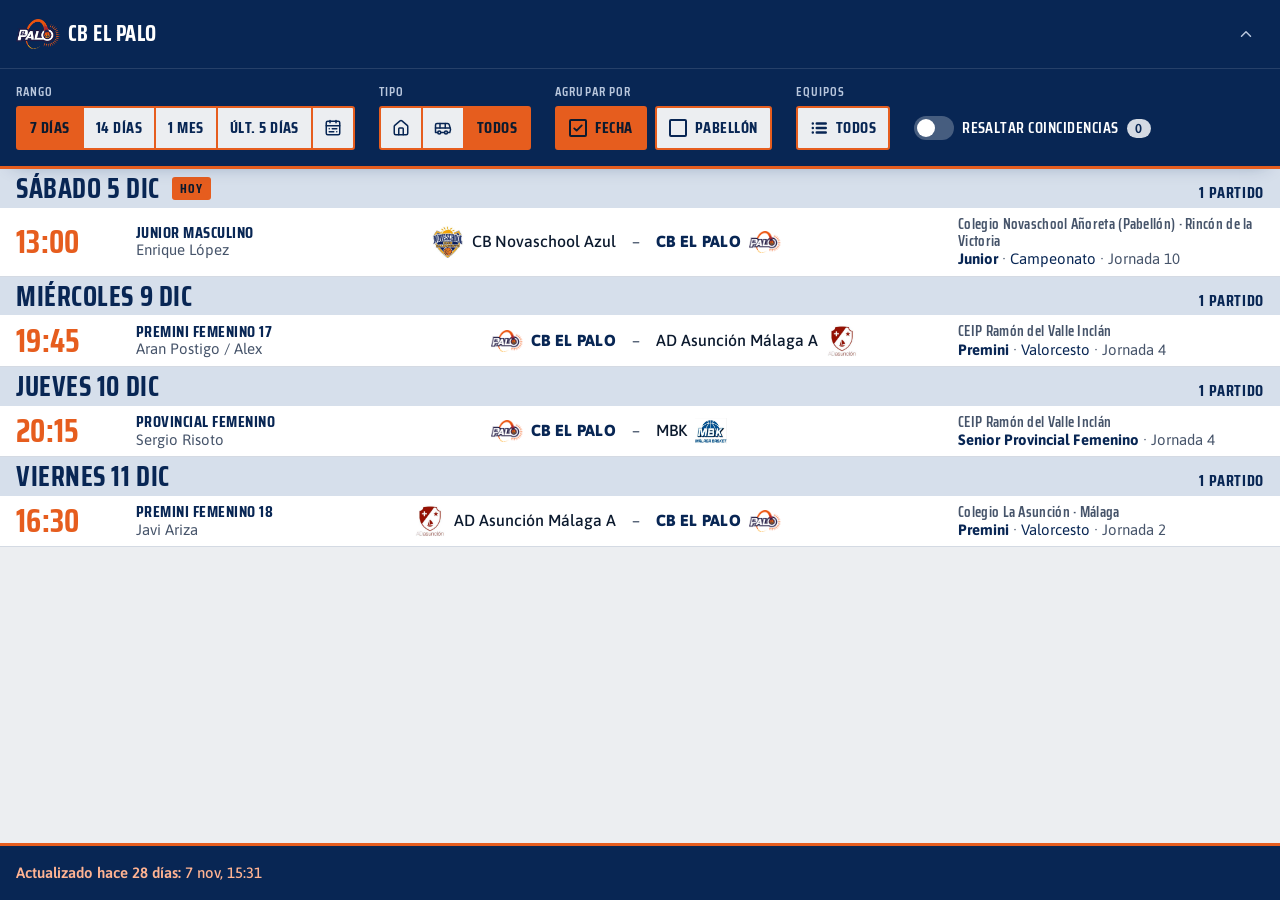
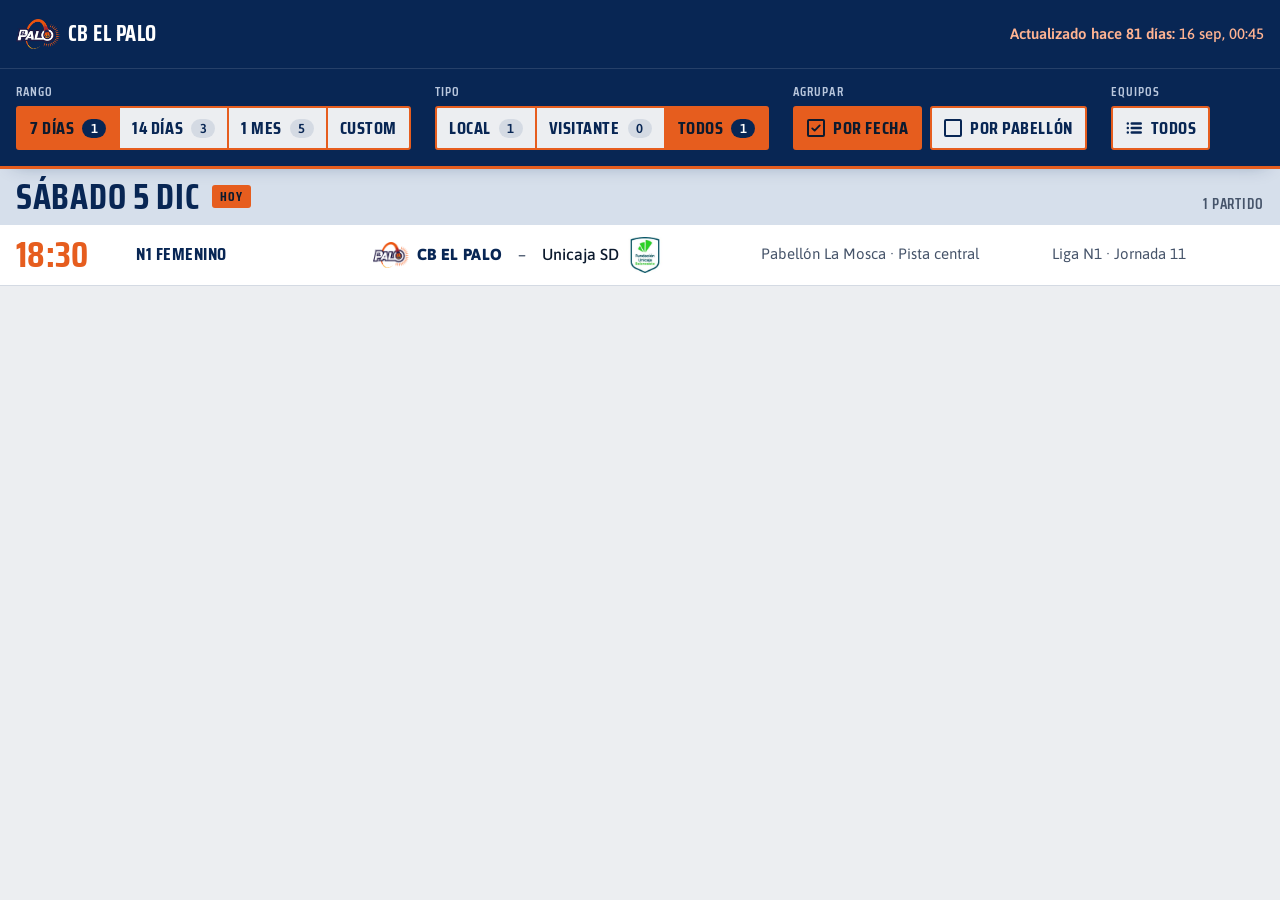
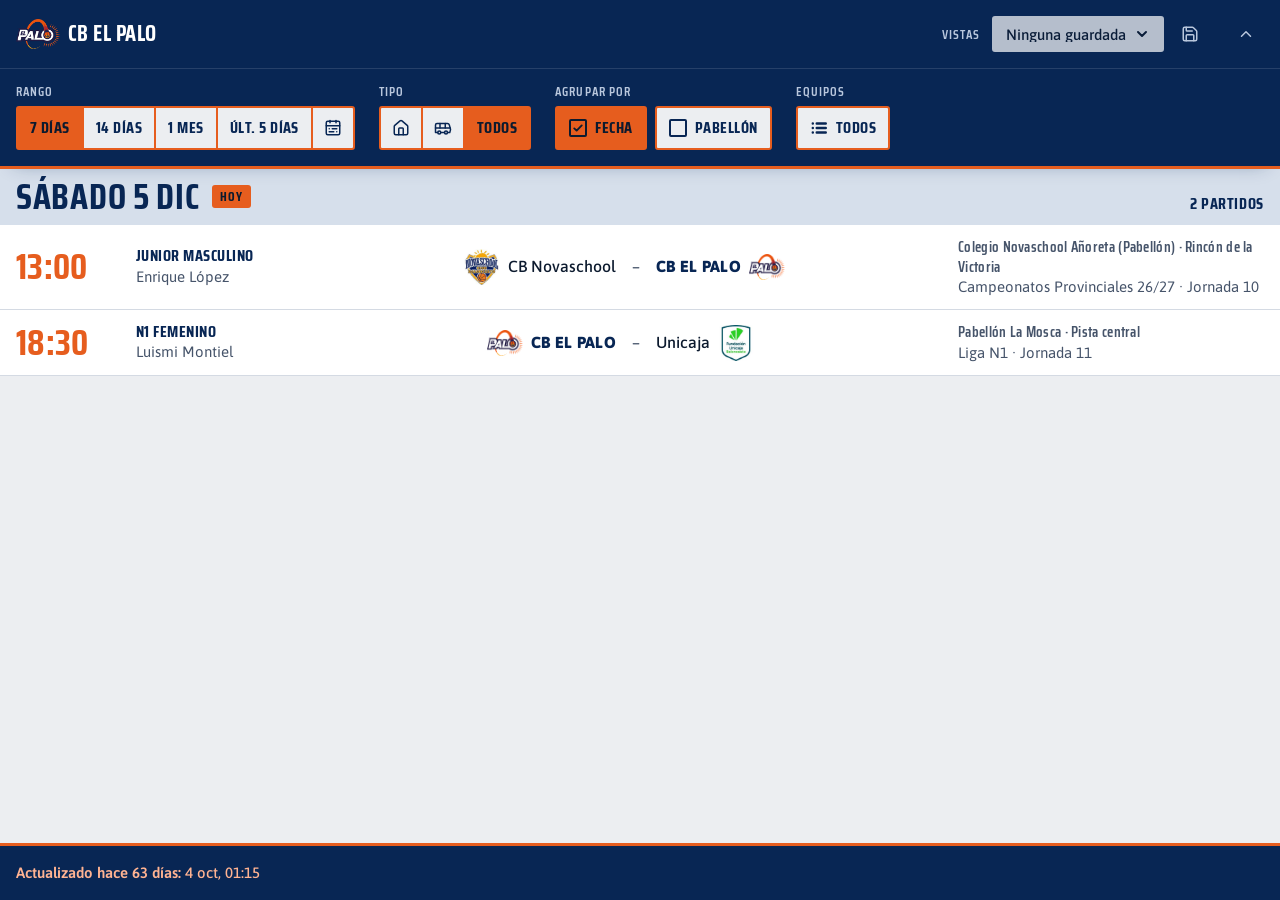
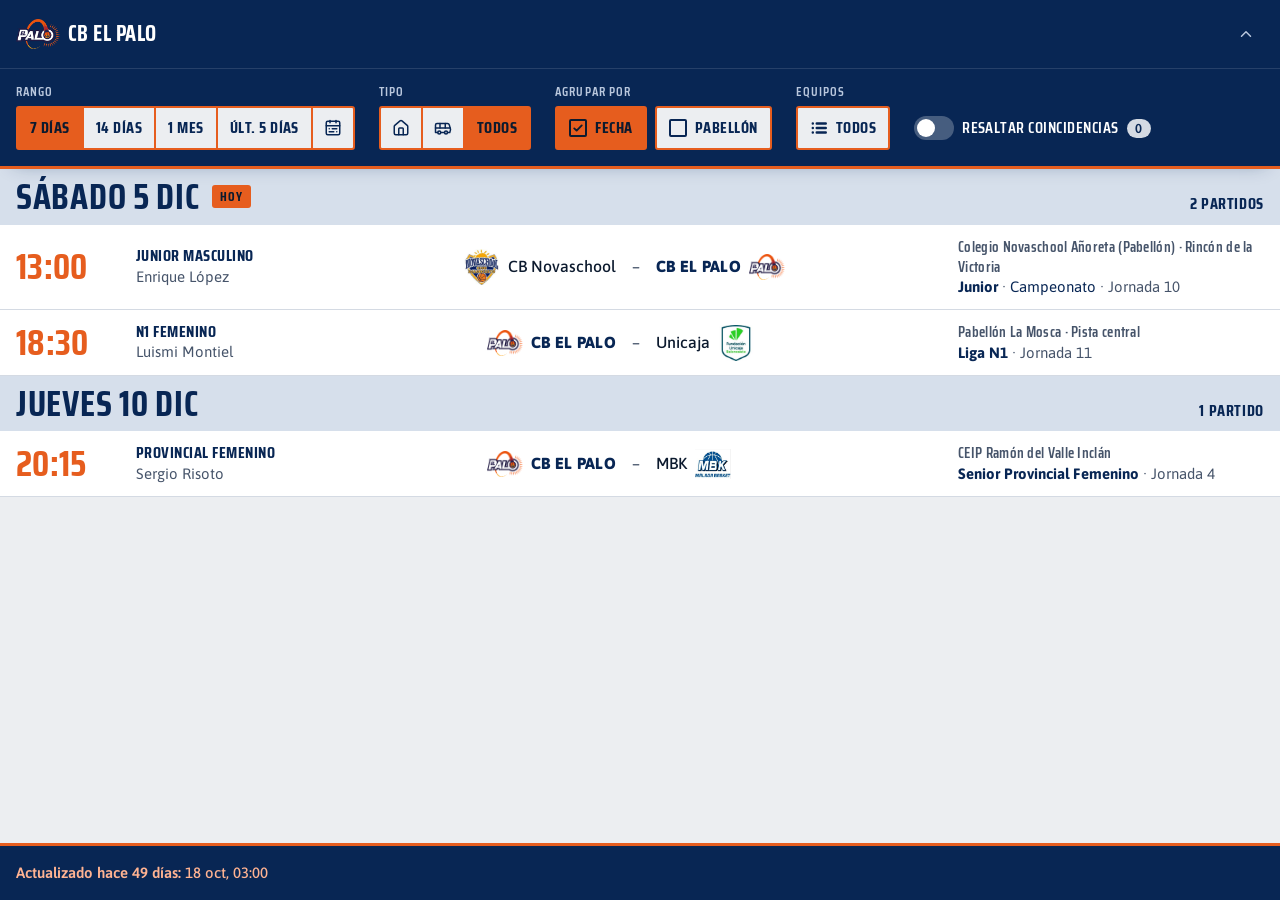
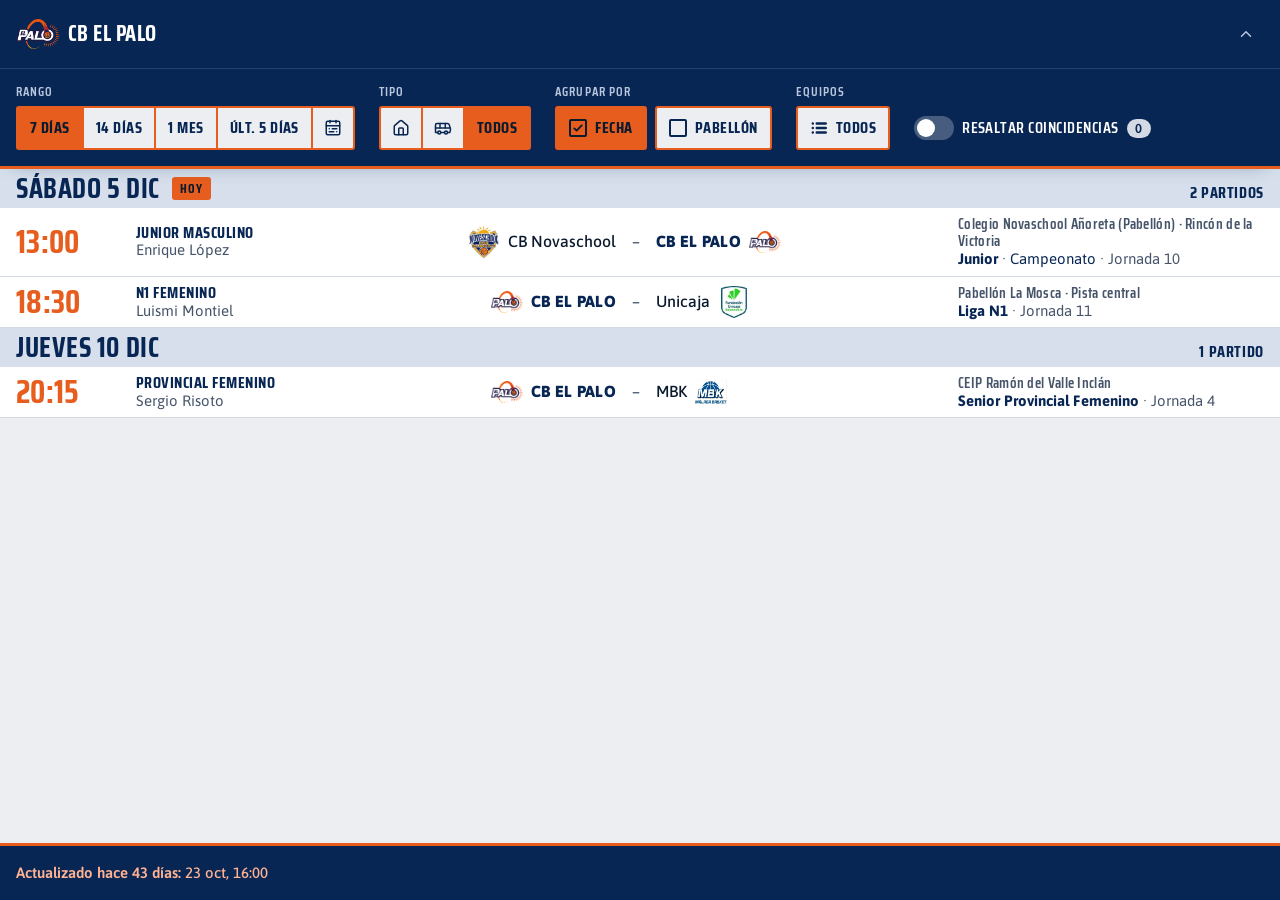
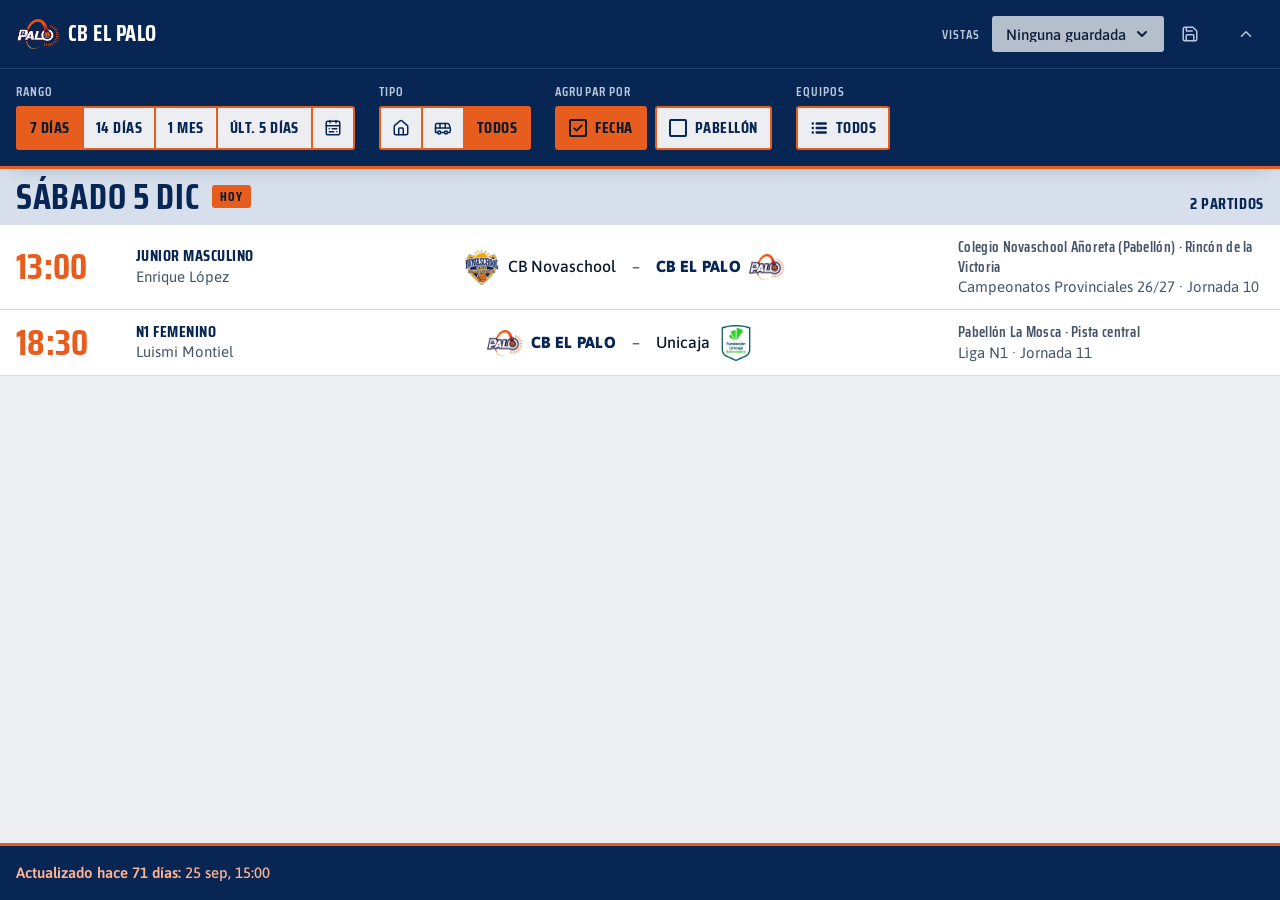
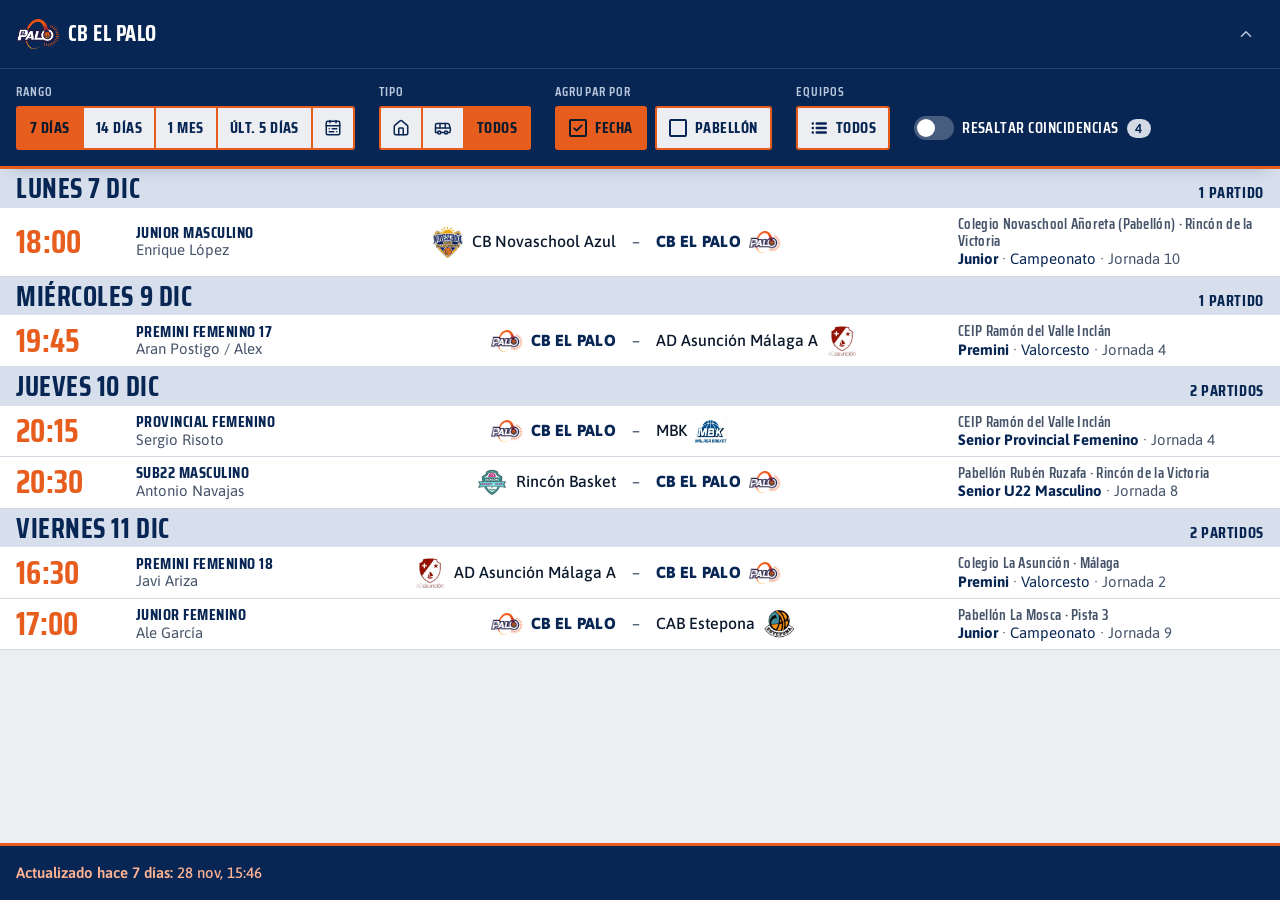
